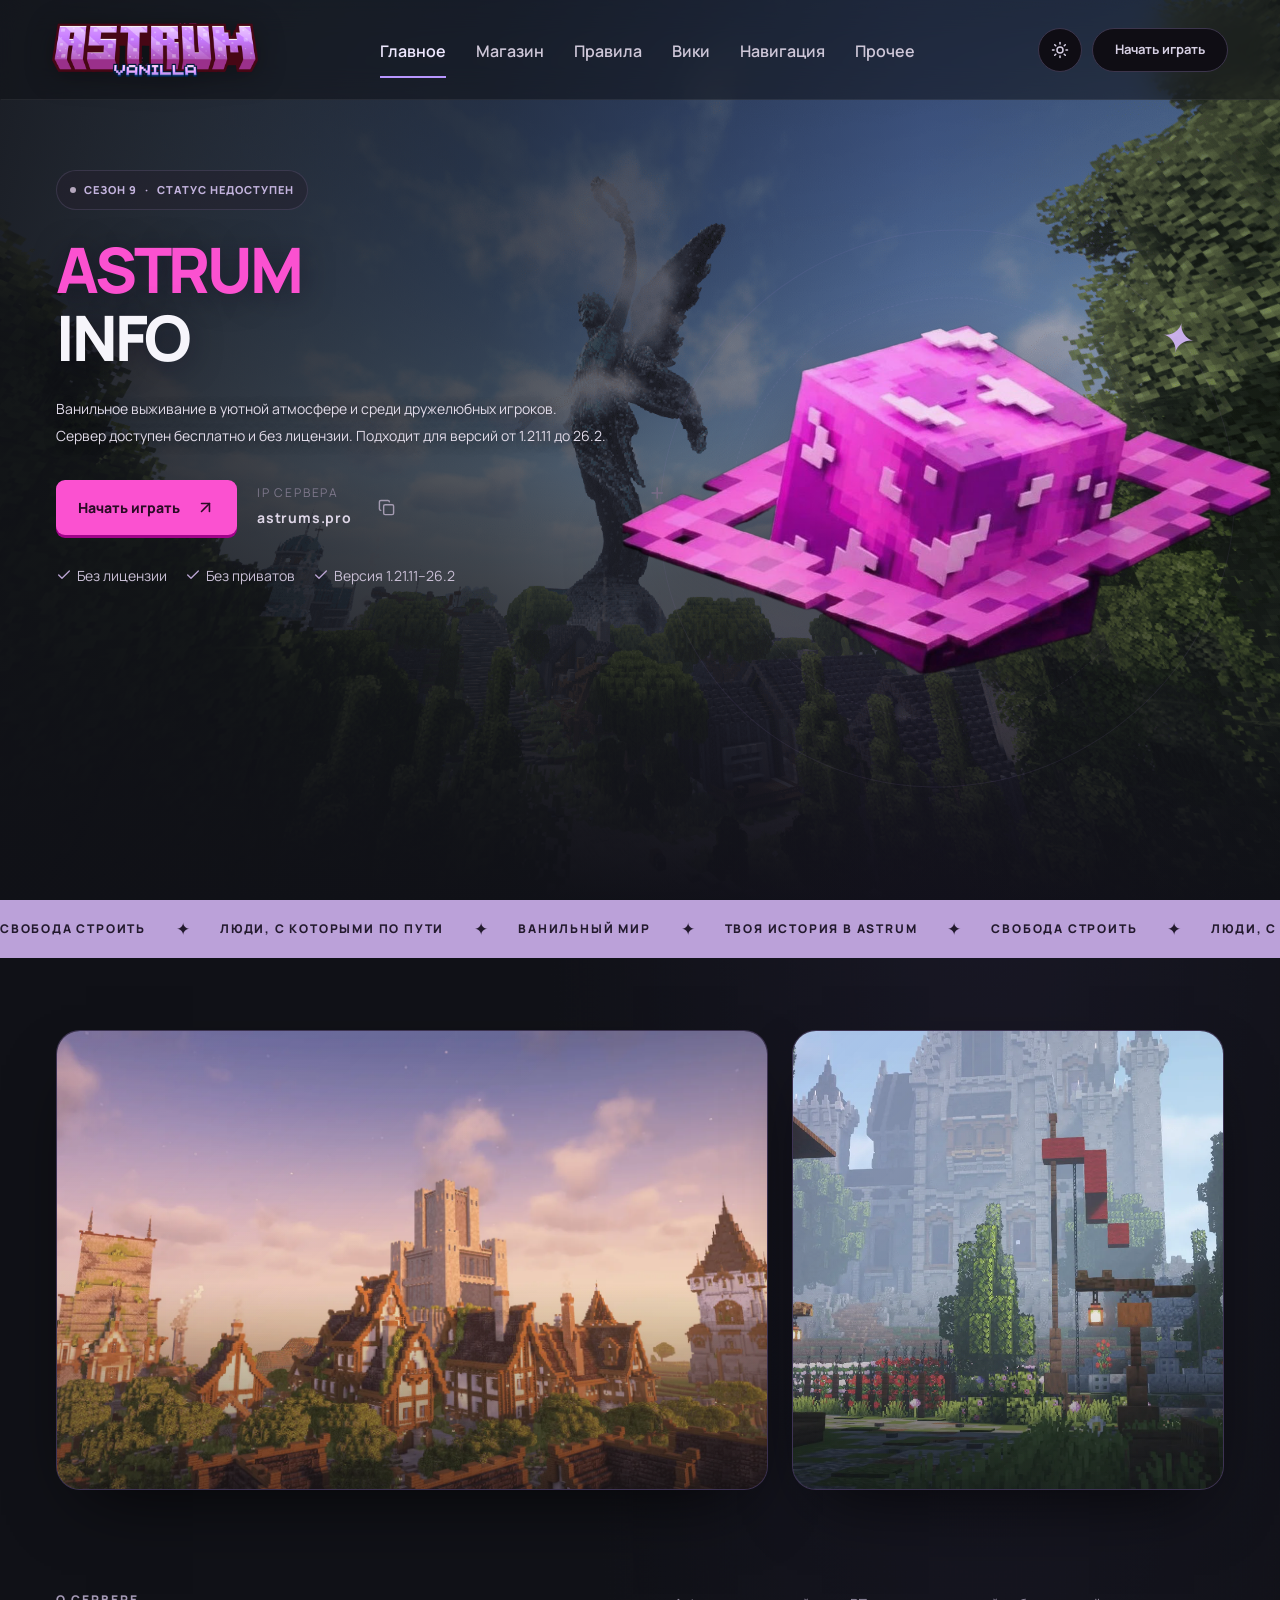
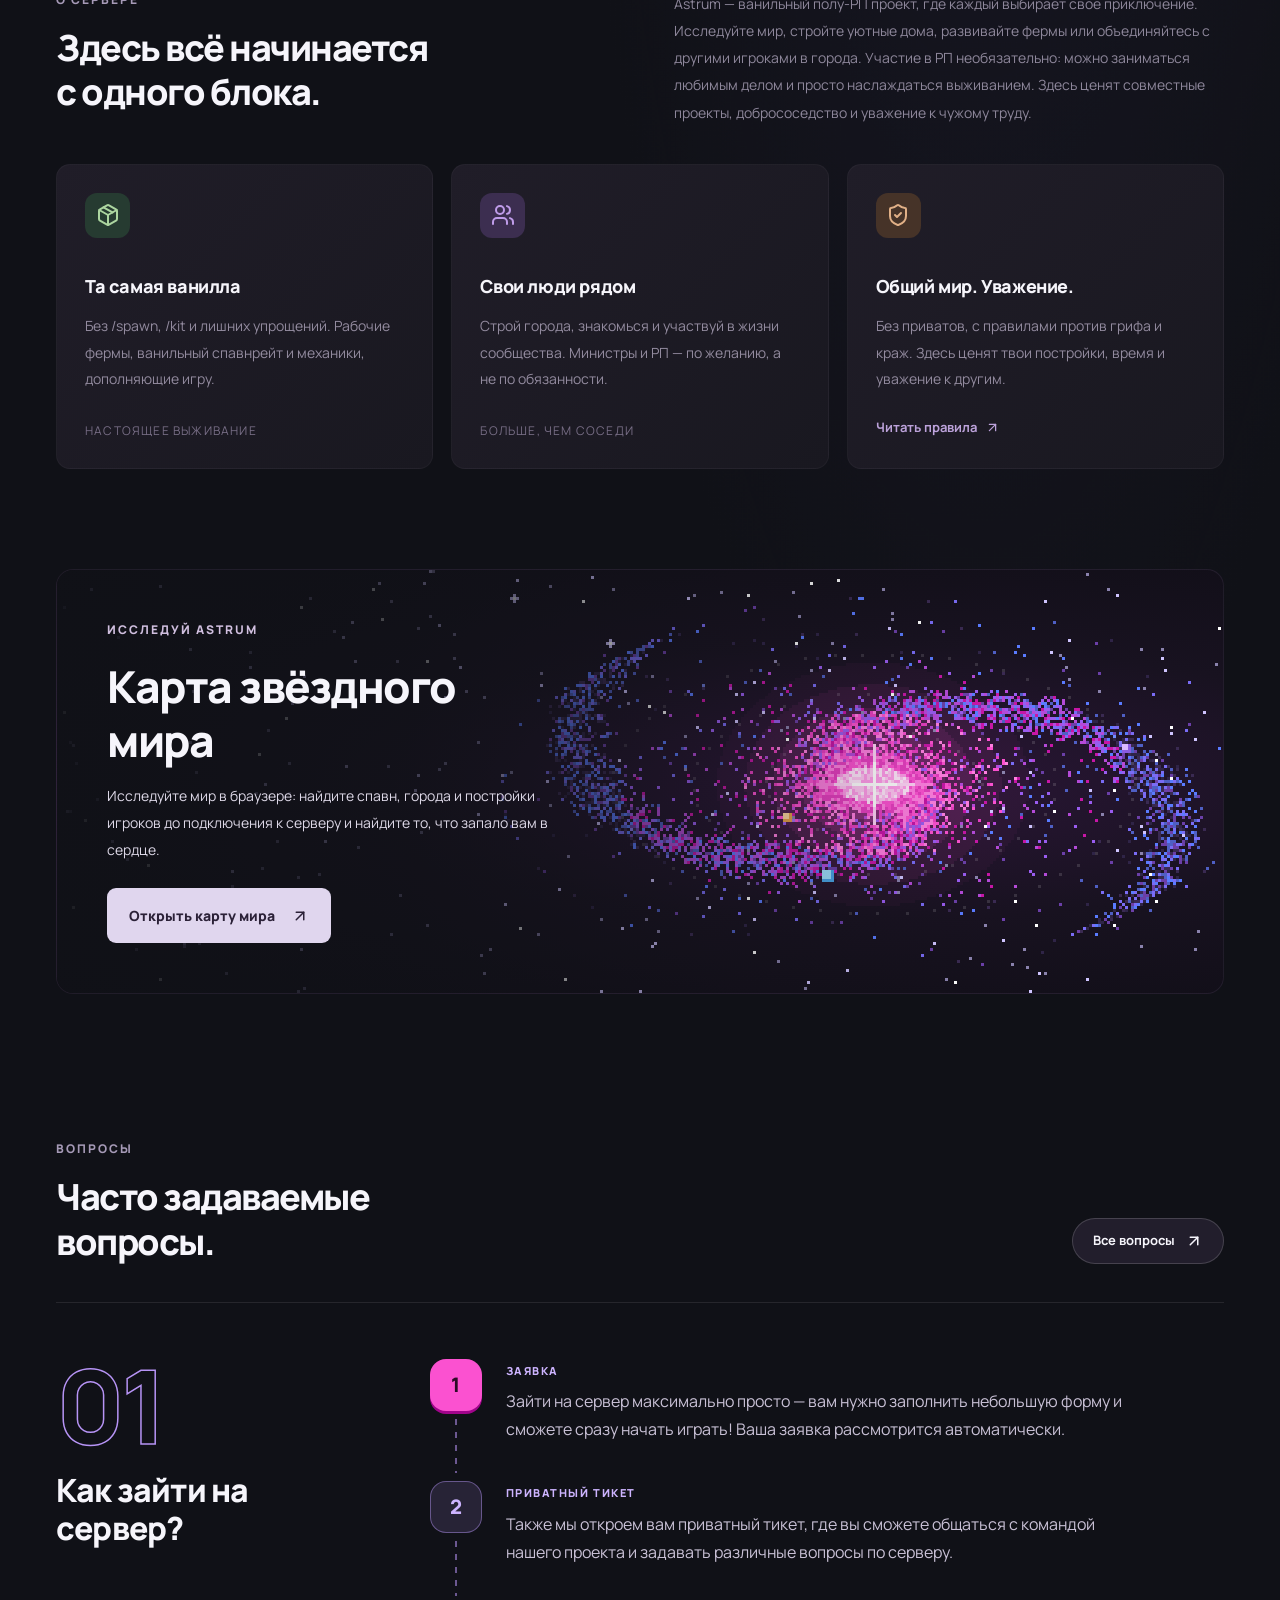
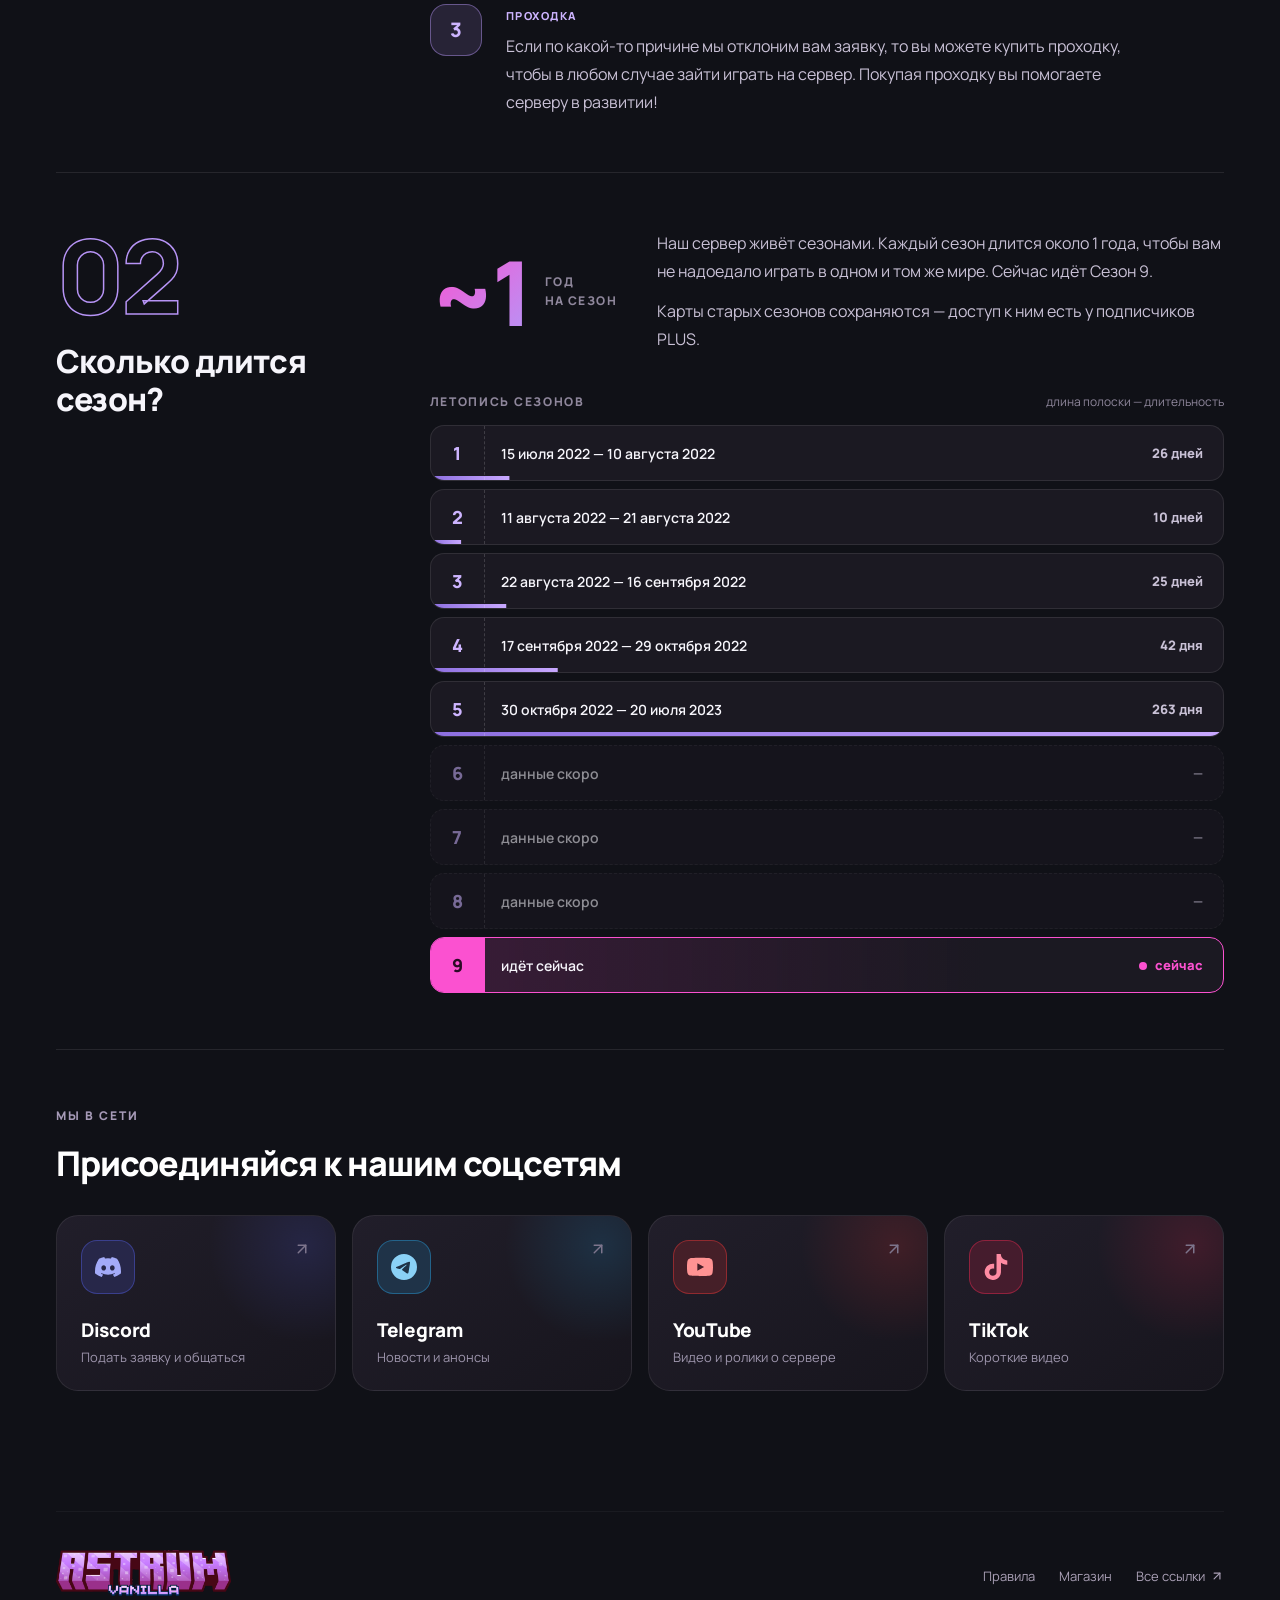
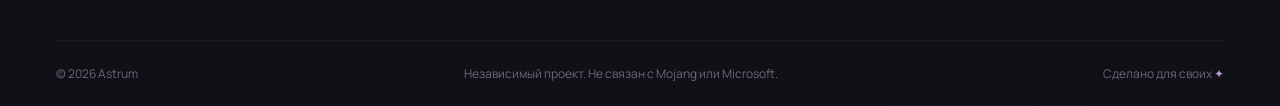
==== index.html @ 4b097339 "Add files via upload" ====
<!DOCTYPE html>
<html lang="ru">
<head>
<meta charset="utf-8">
<meta name="viewport" content="width=device-width, initial-scale=1">
<title>ASTRUM — Общий мир. Твоя история.</title>
<meta name="description" content="Ванильный Minecraft-сервер Astrum: необязательный РП, города и сообщество. Начни свою историю на astrums.pro.">
<link rel="icon" type="image/png" href="assets/images/astrum-logo.png">
<link rel="preload" as="image" href="assets/images/hero-bg.png" fetchpriority="high">
<script>try{var t=localStorage.getItem("astrum-theme");document.documentElement.setAttribute("data-theme",t==="light"?"light":"dark")}catch(e){document.documentElement.setAttribute("data-theme","dark")}</script>
<link rel="stylesheet" href="assets/css/style.css">
<link rel="stylesheet" href="assets/css/extra.css">
<link rel="stylesheet" href="assets/css/light.css">
</head>
<body class="antialiased">
<div class="astrum-site astrum-home"><header class="site-header"><a class="brand brand-logo" href="index.html" aria-label="Astrum Vanilla — на главную"><img src="assets/images/astrum-wordmark.png" alt="Astrum Vanilla" width="640" height="168"></a><nav class="main-nav" aria-label="Главная навигация"><a class="active" aria-current="page" href="index.html">Главное</a><a class="" href="shop.html">Магазин</a><a class="" href="rules.html">Правила</a><a class="" href="wiki.html">Вики</a><a class="" href="navigation.html">Навигация</a><a class="" href="more.html">Прочее</a></nav><div class="header-tools"><button class="theme-toggle" type="button" aria-label="Сменить тему: светлая или тёмная" title="Сменить тему"><svg class="icon-sun" xmlns="http://www.w3.org/2000/svg" width="18" height="18" viewBox="0 0 24 24" fill="none" stroke="currentColor" stroke-width="2" stroke-linecap="round" stroke-linejoin="round" aria-hidden="true"><circle cx="12" cy="12" r="4"></circle><path d="M12 2v2"></path><path d="M12 20v2"></path><path d="m4.93 4.93 1.41 1.41"></path><path d="m17.66 17.66 1.41 1.41"></path><path d="M2 12h2"></path><path d="M20 12h2"></path><path d="m6.34 17.66-1.41 1.41"></path><path d="m19.07 4.93-1.41 1.41"></path></svg><svg class="icon-moon" xmlns="http://www.w3.org/2000/svg" width="18" height="18" viewBox="0 0 24 24" fill="none" stroke="currentColor" stroke-width="2" stroke-linecap="round" stroke-linejoin="round" aria-hidden="true"><path d="M12 3a6 6 0 0 0 9 9 9 9 0 1 1-9-9Z"></path></svg></button><a href="https://discord.gg/phRQ59Pmp" target="_blank" rel="noopener noreferrer" class="header-cta"><span>Начать играть</span></a></div><button class="menu-toggle" aria-label="Открыть меню"><svg xmlns="http://www.w3.org/2000/svg" width="24" height="24" viewBox="0 0 24 24" fill="none" stroke="currentColor" stroke-width="2" stroke-linecap="round" stroke-linejoin="round" class="lucide lucide-menu" aria-hidden="true"><path d="M4 5h16"></path><path d="M4 12h16"></path><path d="M4 19h16"></path></svg></button></header><main><section class="hero wrap photo-hero"><img class="hero-background" src="assets/images/hero-bg.png" alt="" aria-hidden="true" fetchpriority="high"><div class="hero-copy"><span class="eyebrow season"><span class="server-status-dot is-loading"></span>СЕЗОН 9 <span class="season-divider">·</span><span class="server-online" aria-live="polite" title="Статус astrums.pro. Данные обновляются примерно раз в 5 минут.">ОНЛАЙН: …</span></span><h1><span>ASTRUM</span><br>INFO</h1><p>Ванильное выживание в уютной атмосфере и среди дружелюбных игроков. Сервер доступен бесплатно и без лицензии. Подходит для версий от 1.21.11 до 26.2.</p><div class="hero-actions"><button class="button primary">Начать играть <svg xmlns="http://www.w3.org/2000/svg" width="19" height="19" viewBox="0 0 24 24" fill="none" stroke="currentColor" stroke-width="2" stroke-linecap="round" stroke-linejoin="round" class="lucide lucide-arrow-up-right" aria-hidden="true"><path d="M7 7h10v10"></path><path d="M7 17 17 7"></path></svg></button><button class="server-address"><span><small>IP СЕРВЕРА</small><strong>astrums.pro</strong></span><svg xmlns="http://www.w3.org/2000/svg" width="17" height="17" viewBox="0 0 24 24" fill="none" stroke="currentColor" stroke-width="2" stroke-linecap="round" stroke-linejoin="round" class="lucide lucide-copy" aria-hidden="true"><rect width="14" height="14" x="8" y="8" rx="2" ry="2"></rect><path d="M4 16c-1.1 0-2-.9-2-2V4c0-1.1.9-2 2-2h10c1.1 0 2 .9 2 2"></path></svg></button></div><div class="hero-facts"><span><svg xmlns="http://www.w3.org/2000/svg" width="14" height="14" viewBox="0 0 24 24" fill="none" stroke="currentColor" stroke-width="2" stroke-linecap="round" stroke-linejoin="round" class="lucide lucide-check" aria-hidden="true"><path d="M20 6 9 17l-5-5"></path></svg> Без лицензии</span><span><svg xmlns="http://www.w3.org/2000/svg" width="14" height="14" viewBox="0 0 24 24" fill="none" stroke="currentColor" stroke-width="2" stroke-linecap="round" stroke-linejoin="round" class="lucide lucide-check" aria-hidden="true"><path d="M20 6 9 17l-5-5"></path></svg> Без приватов</span><span><svg xmlns="http://www.w3.org/2000/svg" width="14" height="14" viewBox="0 0 24 24" fill="none" stroke="currentColor" stroke-width="2" stroke-linecap="round" stroke-linejoin="round" class="lucide lucide-check" aria-hidden="true"><path d="M20 6 9 17l-5-5"></path></svg> Версия 1.21.11–26.2</span></div></div><div class="hero-visual"><div class="planet-halo"></div><span class="floating-star star-one">✦</span><span class="floating-star star-two">+</span><img src="assets/images/astrum-logo.png" alt="Логотип Astrum" fetchpriority="high"></div></section><div class="ticker" aria-label="СВОБОДА СТРОИТЬ, ЛЮДИ, С КОТОРЫМИ ПО ПУТИ, ВАНИЛЬНЫЙ МИР, ТВОЯ ИСТОРИЯ В ASTRUM"><div class="ticker-track"><div class="ticker-group"><span>СВОБОДА СТРОИТЬ</span>✦<span>ЛЮДИ, С КОТОРЫМИ ПО ПУТИ</span>✦<span>ВАНИЛЬНЫЙ МИР</span>✦<span>ТВОЯ ИСТОРИЯ В ASTRUM</span>✦</div><div class="ticker-group" aria-hidden="true"><span>СВОБОДА СТРОИТЬ</span>✦<span>ЛЮДИ, С КОТОРЫМИ ПО ПУТИ</span>✦<span>ВАНИЛЬНЫЙ МИР</span>✦<span>ТВОЯ ИСТОРИЯ В ASTRUM</span>✦</div><div class="ticker-group" aria-hidden="true"><span>СВОБОДА СТРОИТЬ</span>✦<span>ЛЮДИ, С КОТОРЫМИ ПО ПУТИ</span>✦<span>ВАНИЛЬНЫЙ МИР</span>✦<span>ТВОЯ ИСТОРИЯ В ASTRUM</span>✦</div><div class="ticker-group" aria-hidden="true"><span>СВОБОДА СТРОИТЬ</span>✦<span>ЛЮДИ, С КОТОРЫМИ ПО ПУТИ</span>✦<span>ВАНИЛЬНЫЙ МИР</span>✦<span>ТВОЯ ИСТОРИЯ В ASTRUM</span>✦</div><div class="ticker-group" aria-hidden="true"><span>СВОБОДА СТРОИТЬ</span>✦<span>ЛЮДИ, С КОТОРЫМИ ПО ПУТИ</span>✦<span>ВАНИЛЬНЫЙ МИР</span>✦<span>ТВОЯ ИСТОРИЯ В ASTRUM</span>✦</div><div class="ticker-group" aria-hidden="true"><span>СВОБОДА СТРОИТЬ</span>✦<span>ЛЮДИ, С КОТОРЫМИ ПО ПУТИ</span>✦<span>ВАНИЛЬНЫЙ МИР</span>✦<span>ТВОЯ ИСТОРИЯ В ASTRUM</span>✦</div></div></div><section class="wrap gallery" aria-label="Скриншоты мира Astrum"><figure class="gallery-item gallery-main"><img class="gallery-img is-active" src="assets/images/slide-sunset.webp" alt="Город Astrum на закате: фахверковые дома и каменная башня над деревьями" width="1600" height="948"></figure><figure class="gallery-item gallery-side"><img class="gallery-img is-active" src="assets/images/slide-castle.webp" alt="Замок за садом с цветами и фонарями" width="1600" height="900"></figure></section><section class="section wrap about-section"><div class="section-heading"><div><span class="eyebrow">О СЕРВЕРЕ</span><h2>Здесь всё начинается<br>с одного блока.</h2></div><p>Astrum — ванильный полу-РП проект, где каждый выбирает своё приключение. Исследуйте мир, стройте уютные дома, развивайте фермы или объединяйтесь с другими игроками в города. Участие в РП необязательно: можно заниматься любимым делом и просто наслаждаться выживанием. Здесь ценят совместные проекты, добрососедство и уважение к чужому труду.</p></div><div class="feature-grid"><article class="feature-card"><span class="feature-icon green"><svg xmlns="http://www.w3.org/2000/svg" width="24" height="24" viewBox="0 0 24 24" fill="none" stroke="currentColor" stroke-width="2" stroke-linecap="round" stroke-linejoin="round" class="lucide lucide-package" aria-hidden="true"><path d="M11 21.73a2 2 0 0 0 2 0l7-4A2 2 0 0 0 21 16V8a2 2 0 0 0-1-1.73l-7-4a2 2 0 0 0-2 0l-7 4A2 2 0 0 0 3 8v8a2 2 0 0 0 1 1.73z"></path><path d="M12 22V12"></path><polyline points="3.29 7 12 12 20.71 7"></polyline><path d="m7.5 4.27 9 5.15"></path></svg></span><h3>Та самая ванилла</h3><p>Без /spawn, /kit и лишних упрощений. Рабочие фермы, ванильный спавнрейт и механики, дополняющие игру.</p><span class="card-tag">НАСТОЯЩЕЕ ВЫЖИВАНИЕ</span></article><article class="feature-card"><span class="feature-icon purple"><svg xmlns="http://www.w3.org/2000/svg" width="24" height="24" viewBox="0 0 24 24" fill="none" stroke="currentColor" stroke-width="2" stroke-linecap="round" stroke-linejoin="round" class="lucide lucide-users" aria-hidden="true"><path d="M16 21v-2a4 4 0 0 0-4-4H6a4 4 0 0 0-4 4v2"></path><path d="M16 3.128a4 4 0 0 1 0 7.744"></path><path d="M22 21v-2a4 4 0 0 0-3-3.87"></path><circle cx="9" cy="7" r="4"></circle></svg></span><h3>Свои люди рядом</h3><p>Строй города, знакомься и участвуй в жизни сообщества. Министры и РП — по желанию, а не по обязанности.</p><span class="card-tag">БОЛЬШЕ, ЧЕМ СОСЕДИ</span></article><article class="feature-card"><span class="feature-icon orange"><svg xmlns="http://www.w3.org/2000/svg" width="24" height="24" viewBox="0 0 24 24" fill="none" stroke="currentColor" stroke-width="2" stroke-linecap="round" stroke-linejoin="round" class="lucide lucide-shield-check" aria-hidden="true"><path d="M20 13c0 5-3.5 7.5-7.66 8.95a1 1 0 0 1-.67-.01C7.5 20.5 4 18 4 13V6a1 1 0 0 1 1-1c2 0 4.5-1.2 6.24-2.72a1.17 1.17 0 0 1 1.52 0C14.51 3.81 17 5 19 5a1 1 0 0 1 1 1z"></path><path d="m9 12 2 2 4-4"></path></svg></span><h3>Общий мир. Уважение.</h3><p>Без приватов, с правилами против грифа и краж. Здесь ценят твои постройки, время и уважение к другим.</p><a class="text-link" href="rules.html">Читать правила <svg xmlns="http://www.w3.org/2000/svg" width="15" height="15" viewBox="0 0 24 24" fill="none" stroke="currentColor" stroke-width="2" stroke-linecap="round" stroke-linejoin="round" class="lucide lucide-arrow-up-right" aria-hidden="true"><path d="M7 7h10v10"></path><path d="M7 17 17 7"></path></svg></a></article></div></section><section class="wrap world-banner pixel-world"><canvas class="galaxy" aria-hidden="true"></canvas><div class="world-banner-copy"><span class="eyebrow">ИССЛЕДУЙ ASTRUM</span><h2>Карта звёздного мира</h2><p>Исследуйте мир в браузере: найдите спавн, города и постройки игроков до подключения к серверу и найдите то, что запало вам в сердце.</p><a href="https://astrums.pro/map" target="_blank" rel="noopener noreferrer" class="button light">Открыть карту мира <svg xmlns="http://www.w3.org/2000/svg" width="18" height="18" viewBox="0 0 24 24" fill="none" stroke="currentColor" stroke-width="2" stroke-linecap="round" stroke-linejoin="round" class="lucide lucide-arrow-up-right" aria-hidden="true"><path d="M7 7h10v10"></path><path d="M7 17 17 7"></path></svg></a></div></section><section id="start" class="section wrap faq" aria-labelledby="faq-title"><div class="section-heading"><div><span class="eyebrow">ВОПРОСЫ</span><h2 id="faq-title">Часто задаваемые<br>вопросы.</h2></div><a class="faq-all" href="more.html">Все вопросы <svg xmlns="http://www.w3.org/2000/svg" width="18" height="18" viewBox="0 0 24 24" fill="none" stroke="currentColor" stroke-width="2" stroke-linecap="round" stroke-linejoin="round" class="lucide lucide-arrow-up-right" aria-hidden="true"><path d="M7 7h10v10"></path><path d="M7 17 17 7"></path></svg></a></div><div class="qa-list"><article class="qa qa-join"><div class="qa-side"><span class="qa-num">01</span><h3>Как зайти на сервер?</h3></div><div class="qa-main"><ol class="join-steps"><li class="join-step"><span class="join-dot" aria-hidden="true">1</span><div class="join-body"><span class="join-tag">Заявка</span><p>Зайти на сервер максимально просто — вам нужно заполнить небольшую форму и сможете сразу начать играть! Ваша заявка рассмотрится автоматически.</p></div></li><li class="join-step"><span class="join-dot" aria-hidden="true">2</span><div class="join-body"><span class="join-tag">Приватный тикет</span><p>Также мы откроем вам приватный тикет, где вы сможете общаться с командой нашего проекта и задавать различные вопросы по серверу.</p></div></li><li class="join-step"><span class="join-dot" aria-hidden="true">3</span><div class="join-body"><span class="join-tag">Проходка</span><p>Если по какой-то причине мы отклоним вам заявку, то вы можете купить проходку, чтобы в любом случае зайти играть на сервер. Покупая проходку вы помогаете серверу в развитии!</p></div></li></ol></div></article><article class="qa qa-season"><div class="qa-side"><span class="qa-num">02</span><h3>Сколько длится сезон?</h3></div><div class="qa-main"><div class="season-lead"><div class="season-stat" aria-hidden="true"><strong>~1</strong><span>год<br>на сезон</span></div><div class="season-text"><p>Наш сервер живёт сезонами. Каждый сезон длится около 1 года, чтобы вам не надоедало играть в одном и том же мире. Сейчас идёт Сезон 9.</p><p>Карты старых сезонов сохраняются — доступ к ним есть у подписчиков PLUS.</p></div></div><div class="ledger-head"><h4>Летопись сезонов</h4><span>длина полоски — длительность</span></div><ol class="ledger"><li class="ledger-row" style="--w:0.099"><span class="ledger-no">1</span><span class="ledger-dates">15 июля 2022 — 10 августа 2022</span><span class="ledger-days">26 дней</span></li><li class="ledger-row" style="--w:0.038"><span class="ledger-no">2</span><span class="ledger-dates">11 августа 2022 — 21 августа 2022</span><span class="ledger-days">10 дней</span></li><li class="ledger-row" style="--w:0.095"><span class="ledger-no">3</span><span class="ledger-dates">22 августа 2022 — 16 сентября 2022</span><span class="ledger-days">25 дней</span></li><li class="ledger-row" style="--w:0.16"><span class="ledger-no">4</span><span class="ledger-dates">17 сентября 2022 — 29 октября 2022</span><span class="ledger-days">42 дня</span></li><li class="ledger-row" style="--w:1.0" title="Это 8 месяцев и 20 дней"><span class="ledger-no">5</span><span class="ledger-dates">30 октября 2022 — 20 июля 2023</span><span class="ledger-days">263 дня</span></li><li class="ledger-row is-unknown"><span class="ledger-no">6</span><span class="ledger-dates">данные скоро</span><span class="ledger-days">—</span></li><li class="ledger-row is-unknown"><span class="ledger-no">7</span><span class="ledger-dates">данные скоро</span><span class="ledger-days">—</span></li><li class="ledger-row is-unknown"><span class="ledger-no">8</span><span class="ledger-dates">данные скоро</span><span class="ledger-days">—</span></li><li class="ledger-row is-now"><span class="ledger-no">9</span><span class="ledger-dates">идёт сейчас</span><span class="ledger-days"><i class="ledger-pulse" aria-hidden="true"></i>сейчас</span></li></ol></div></article></div><div class="faq-links"><div class="faq-links-head"><span class="eyebrow">МЫ В СЕТИ</span><h3>Присоединяйся к нашим соцсетям</h3></div><div class="social-grid"><a class="social-card social-discord" href="https://discord.gg/phRQ59Pmp" target="_blank" rel="noopener noreferrer"><span class="social-icon"><svg xmlns="http://www.w3.org/2000/svg" width="26" height="26" viewBox="0 0 24 24" fill="currentColor" aria-hidden="true"><path d="M20.317 4.37a19.8 19.8 0 0 0-4.885-1.515.074.074 0 0 0-.079.037c-.21.375-.444.864-.608 1.25a18.3 18.3 0 0 0-5.487 0 13 13 0 0 0-.617-1.25.08.08 0 0 0-.079-.037A19.7 19.7 0 0 0 3.677 4.37a.1.1 0 0 0-.032.027C.533 9.046-.32 13.58.099 18.057a.08.08 0 0 0 .031.057 19.9 19.9 0 0 0 5.993 3.03.08.08 0 0 0 .084-.028c.462-.63.874-1.295 1.226-1.994a.076.076 0 0 0-.041-.106 13 13 0 0 1-1.872-.892.077.077 0 0 1-.008-.128 10 10 0 0 0 .372-.292.07.07 0 0 1 .077-.01c3.928 1.793 8.18 1.793 12.062 0a.07.07 0 0 1 .078.01c.12.098.246.198.373.292a.077.077 0 0 1-.006.127 12.3 12.3 0 0 1-1.873.892.077.077 0 0 0-.041.107c.36.698.772 1.362 1.225 1.993a.08.08 0 0 0 .084.028 19.8 19.8 0 0 0 6.002-3.03.08.08 0 0 0 .032-.054c.5-5.177-.838-9.674-3.549-13.66a.06.06 0 0 0-.031-.03M8.02 15.33c-1.182 0-2.157-1.085-2.157-2.419 0-1.333.956-2.419 2.157-2.419 1.21 0 2.176 1.096 2.157 2.42 0 1.333-.956 2.418-2.157 2.418m7.975 0c-1.183 0-2.157-1.085-2.157-2.419 0-1.333.955-2.419 2.157-2.419 1.21 0 2.176 1.096 2.157 2.42 0 1.333-.946 2.418-2.157 2.418"/></svg></span><span class="social-text"><strong>Discord</strong><small>Подать заявку и общаться</small></span><svg class="social-arrow" xmlns="http://www.w3.org/2000/svg" width="18" height="18" viewBox="0 0 24 24" fill="none" stroke="currentColor" stroke-width="2" stroke-linecap="round" stroke-linejoin="round" aria-hidden="true"><path d="M7 7h10v10"></path><path d="M7 17 17 7"></path></svg></a><a class="social-card social-telegram" href="https://t.me/ast_mc" target="_blank" rel="noopener noreferrer"><span class="social-icon"><svg xmlns="http://www.w3.org/2000/svg" width="26" height="26" viewBox="0 0 24 24" fill="currentColor" aria-hidden="true"><path d="M11.944 0A12 12 0 0 0 0 12a12 12 0 0 0 12 12 12 12 0 0 0 12-12A12 12 0 0 0 12 0zm4.962 7.224c.1-.002.321.023.465.14a.5.5 0 0 1 .171.325c.016.093.036.306.02.472-.18 1.898-.962 6.502-1.36 8.627-.168.9-.499 1.201-.82 1.23-.696.065-1.225-.46-1.9-.902-1.056-.693-1.653-1.124-2.678-1.8-1.185-.78-.417-1.21.258-1.91.177-.184 3.247-2.977 3.307-3.23.007-.032.014-.15-.056-.212s-.174-.041-.249-.024q-.159.037-5.061 3.345-.72.495-1.302.48c-.428-.008-1.252-.241-1.865-.44-.752-.245-1.349-.374-1.297-.789q.04-.324.893-.663 5.247-2.286 6.998-3.014c3.332-1.386 4.025-1.627 4.476-1.635"/></svg></span><span class="social-text"><strong>Telegram</strong><small>Новости и анонсы</small></span><svg class="social-arrow" xmlns="http://www.w3.org/2000/svg" width="18" height="18" viewBox="0 0 24 24" fill="none" stroke="currentColor" stroke-width="2" stroke-linecap="round" stroke-linejoin="round" aria-hidden="true"><path d="M7 7h10v10"></path><path d="M7 17 17 7"></path></svg></a><a class="social-card social-youtube" href="https://www.youtube.com/@Astrum_mc" target="_blank" rel="noopener noreferrer"><span class="social-icon"><svg xmlns="http://www.w3.org/2000/svg" width="26" height="26" viewBox="0 0 24 24" fill="currentColor" aria-hidden="true"><path d="M23.498 6.186a3.02 3.02 0 0 0-2.122-2.136C19.505 3.545 12 3.545 12 3.545s-7.505 0-9.377.505A3.02 3.02 0 0 0 .502 6.186C0 8.07 0 12 0 12s0 3.93.502 5.814a3.02 3.02 0 0 0 2.122 2.136c1.871.505 9.376.505 9.376.505s7.505 0 9.377-.505a3.02 3.02 0 0 0 2.122-2.136C24 15.93 24 12 24 12s0-3.93-.502-5.814M9.545 15.568V8.432L15.818 12z"/></svg></span><span class="social-text"><strong>YouTube</strong><small>Видео и ролики о сервере</small></span><svg class="social-arrow" xmlns="http://www.w3.org/2000/svg" width="18" height="18" viewBox="0 0 24 24" fill="none" stroke="currentColor" stroke-width="2" stroke-linecap="round" stroke-linejoin="round" aria-hidden="true"><path d="M7 7h10v10"></path><path d="M7 17 17 7"></path></svg></a><a class="social-card social-tiktok" href="https://www.tiktok.com/" target="_blank" rel="noopener noreferrer"><span class="social-icon"><svg xmlns="http://www.w3.org/2000/svg" width="26" height="26" viewBox="0 0 24 24" fill="currentColor" aria-hidden="true"><path d="M12.525.02c1.31-.02 2.61-.01 3.91-.02.08 1.53.63 3.09 1.75 4.17 1.12 1.11 2.7 1.62 4.24 1.79v4.03c-1.44-.05-2.89-.35-4.2-.97-.57-.26-1.1-.59-1.62-.93-.01 2.92.01 5.84-.02 8.75-.08 1.4-.54 2.79-1.35 3.94-1.31 1.92-3.58 3.17-5.91 3.21-1.43.08-2.86-.31-4.08-1.03-2.02-1.19-3.44-3.37-3.65-5.71-.02-.5-.03-1-.01-1.49.18-1.9 1.12-3.72 2.58-4.96 1.66-1.44 3.98-2.13 6.15-1.72.02 1.48-.04 2.96-.04 4.44-.99-.32-2.15-.23-3.02.37-.63.41-1.11 1.04-1.36 1.75-.21.51-.15 1.07-.14 1.61.24 1.64 1.82 3.02 3.5 2.87 1.12-.01 2.19-.66 2.77-1.61.19-.33.4-.67.41-1.06.1-1.79.06-3.57.07-5.36.01-4.03-.01-8.05.02-12.07"/></svg></span><span class="social-text"><strong>TikTok</strong><small>Короткие видео</small></span><svg class="social-arrow" xmlns="http://www.w3.org/2000/svg" width="18" height="18" viewBox="0 0 24 24" fill="none" stroke="currentColor" stroke-width="2" stroke-linecap="round" stroke-linejoin="round" aria-hidden="true"><path d="M7 7h10v10"></path><path d="M7 17 17 7"></path></svg></a></div></div></section></main><footer class="site-footer wrap"><div class="footer-top"><div class="footer-brand"><a class="brand brand-logo footer-logo" href="index.html" aria-label="Astrum Vanilla — на главную"><img src="assets/images/astrum-wordmark.png" alt="Astrum Vanilla" width="640" height="168" loading="lazy"></a></div><div class="footer-links"><a href="rules.html">Правила</a><a href="shop.html">Магазин</a><a href="navigation.html">Все ссылки <svg xmlns="http://www.w3.org/2000/svg" width="14" height="14" viewBox="0 0 24 24" fill="none" stroke="currentColor" stroke-width="2" stroke-linecap="round" stroke-linejoin="round" class="lucide lucide-arrow-up-right" aria-hidden="true"><path d="M7 7h10v10"></path><path d="M7 17 17 7"></path></svg></a></div></div><div class="footer-bottom"><span>© 2026 Astrum</span><span>Независимый проект. Не связан с Mojang или Microsoft.</span><span>Сделано для своих <span class="accent">✦</span></span></div></footer></div>
<script src="assets/js/main.js" defer></script>
<script src="assets/js/galaxy.js" defer></script>
</body>
</html>
---- assets/css/style.css ----
@import "https://fonts.googleapis.com/css2?family=Manrope:wght@400;500;600;700;800&display=swap";
@layer properties{@supports (((-webkit-hyphens:none)) and (not (margin-trim:inline))) or ((-moz-orient:inline) and (not (color:rgb(from red r g b)))){*,:before,:after,::backdrop{--tw-space-y-reverse:0;--tw-border-style:solid;--tw-font-weight:initial;--tw-tracking:initial;--tw-shadow:0 0 #0000;--tw-shadow-color:initial;--tw-shadow-alpha:100%;--tw-inset-shadow:0 0 #0000;--tw-inset-shadow-color:initial;--tw-inset-shadow-alpha:100%;--tw-ring-color:initial;--tw-ring-shadow:0 0 #0000;--tw-inset-ring-color:initial;--tw-inset-ring-shadow:0 0 #0000;--tw-ring-inset:initial;--tw-ring-offset-width:0px;--tw-ring-offset-color:#fff;--tw-ring-offset-shadow:0 0 #0000}}}@layer theme{:root,:host{--font-sans:"Manrope", sans-serif;--font-mono:ui-monospace, SFMono-Regular, Menlo, Monaco, Consolas, "Liberation Mono", "Courier New", monospace;--color-green-100:#dcfce7;--color-green-200:#b9f8cf;--color-green-800:#016630;--color-green-900:#0d542b;--color-gray-100:#f3f4f6;--color-gray-200:#e5e7eb;--color-gray-800:#1e2939;--spacing:.25rem;--container-md:28rem;--text-xs:.75rem;--text-xs--line-height:calc(1 / .75);--text-sm:.875rem;--text-sm--line-height:calc(1.25 / .875);--text-lg:1.125rem;--text-lg--line-height:calc(1.75 / 1.125);--text-2xl:1.5rem;--text-2xl--line-height:calc(2 / 1.5);--font-weight-medium:500;--font-weight-semibold:600;--font-weight-bold:700;--tracking-wider:.05em;--default-transition-duration:.15s;--default-transition-timing-function:cubic-bezier(.4, 0, .2, 1);--default-font-family:var(--font-sans);--default-mono-font-family:var(--font-mono)}@supports (color:lab(0% 0 0)){:root,:host{--color-green-100:lab(96.1861% -13.8464 6.52365);--color-green-200:lab(92.4222% -26.4702 12.9427);--color-green-800:lab(37.4616% -36.7971 22.9692);--color-green-900:lab(30.797% -29.6927 17.382);--color-gray-100:lab(96.1596% -.0823438 -1.13575);--color-gray-200:lab(91.6229% -.159115 -2.26791);--color-gray-800:lab(16.1051% -1.18239 -11.7533)}}}@layer base{*,:after,:before,::backdrop{box-sizing:border-box;border:0 solid;margin:0;padding:0}::file-selector-button{box-sizing:border-box;border:0 solid;margin:0;padding:0}html,:host{-webkit-text-size-adjust:100%;tab-size:4;line-height:1.5;font-family:var(--default-font-family,-apple-system, BlinkMacSystemFont, "Segoe UI", Roboto, "Helvetica Neue", "Noto Sans", Arial, sans-serif, "Apple Color Emoji", "Segoe UI Emoji", "Segoe UI Symbol", "Noto Color Emoji");font-feature-settings:var(--default-font-feature-settings,normal);font-variation-settings:var(--default-font-variation-settings,normal);-webkit-tap-highlight-color:transparent}hr{height:0;color:inherit;border-top-width:1px}abbr:where([title]){-webkit-text-decoration:underline dotted;text-decoration:underline dotted}h1,h2,h3,h4,h5,h6{font-size:inherit;font-weight:inherit}a{color:inherit;-webkit-text-decoration:inherit;-webkit-text-decoration:inherit;-webkit-text-decoration:inherit;-webkit-text-decoration:inherit;text-decoration:inherit}b,strong{font-weight:bolder}code,kbd,samp,pre{font-family:var(--default-mono-font-family,ui-monospace, SFMono-Regular, Menlo, Monaco, Consolas, "Liberation Mono", "Courier New", monospace);font-feature-settings:var(--default-mono-font-feature-settings,normal);font-variation-settings:var(--default-mono-font-variation-settings,normal);font-size:1em}small{font-size:80%}sub,sup{vertical-align:baseline;font-size:75%;line-height:0;position:relative}sub{bottom:-.25em}sup{top:-.5em}table{text-indent:0;border-color:inherit;border-collapse:collapse}:-moz-focusring:where(:not(iframe)){outline:auto}progress{vertical-align:baseline}summary{display:list-item}ol,ul,menu{list-style:none}img,svg,video,canvas,audio,iframe,embed,object{vertical-align:middle;display:block}img,video{max-width:100%;height:auto}button,input,select,optgroup,textarea{font:inherit;font-feature-settings:inherit;font-variation-settings:inherit;letter-spacing:inherit;color:inherit;opacity:1;background-color:#0000;border-radius:0}::file-selector-button{font:inherit;font-feature-settings:inherit;font-variation-settings:inherit;letter-spacing:inherit;color:inherit;opacity:1;background-color:#0000;border-radius:0}:where(select:is([multiple],[size])) optgroup{font-weight:bolder}:where(select:is([multiple],[size])) optgroup option{padding-inline-start:20px}::file-selector-button{margin-inline-end:4px}::placeholder{opacity:1}@supports (not ((-webkit-appearance:-apple-pay-button))) or (contain-intrinsic-size:1px){::placeholder{color:currentColor}@supports (color:color-mix(in lab, red, red)){::placeholder{color:color-mix(in oklab, currentcolor 50%, transparent)}}}textarea{resize:vertical}::-webkit-search-decoration{-webkit-appearance:none}::-webkit-date-and-time-value{min-height:1lh;text-align:inherit}::-webkit-datetime-edit{display:inline-flex}::-webkit-datetime-edit-fields-wrapper{padding:0}::-webkit-datetime-edit{padding-block:0}::-webkit-datetime-edit-year-field{padding-block:0}::-webkit-datetime-edit-month-field{padding-block:0}::-webkit-datetime-edit-day-field{padding-block:0}::-webkit-datetime-edit-hour-field{padding-block:0}::-webkit-datetime-edit-minute-field{padding-block:0}::-webkit-datetime-edit-second-field{padding-block:0}::-webkit-datetime-edit-millisecond-field{padding-block:0}::-webkit-datetime-edit-meridiem-field{padding-block:0}::-webkit-calendar-picker-indicator{line-height:1}:-moz-ui-invalid{box-shadow:none}button,input:where([type=button],[type=reset],[type=submit]){appearance:button}::file-selector-button{appearance:button}::-webkit-inner-spin-button{height:auto}::-webkit-outer-spin-button{height:auto}[hidden]:where(:not([hidden=until-found])){display:none!important}:root{--lightningcss-light: ;--lightningcss-dark:initial;color-scheme:dark}*{box-sizing:border-box}html{scroll-behavior:smooth;scroll-padding-top:100px}body{color:#f6f5fb;background:#101117;margin:0;font-family:Manrope,sans-serif;font-size:15px}button,a,input,summary{-webkit-tap-highlight-color:transparent}button,a{touch-action:manipulation}button{cursor:pointer;font:inherit}a{color:inherit;text-decoration:none}button{color:inherit}button:disabled{cursor:default}button:focus-visible,a:focus-visible,summary:focus-visible,input:focus-visible{outline-offset:5px;outline:2px solid #bb9dff}h1,h2,h3,p{margin:0}button{border:0}::selection{color:#fff;background:#9765ee}input{font:inherit;color:inherit}svg{flex-shrink:0}button,a{transition:background .2s,color .2s,transform .2s,border-color .2s}button:hover{filter:brightness(1.08)}}@layer components{.astrum-site{background:radial-gradient(at 77% 12%,#24203870,#0000 32%),#101117;overflow:hidden}.wrap{width:min(1240px,100% - 112px);margin-inline:auto}.site-header{z-index:20;border-bottom:1px solid #ffffff0c;align-items:center;gap:32px;height:100px;padding:0 4%;display:flex;position:relative}.brand{letter-spacing:1.5px;align-items:center;gap:9px;font-size:25px;font-weight:800;display:inline-flex}.brand-symbol{color:#bc98ff;font-size:40px;line-height:1}.brand-dot{color:#918a9b;align-self:flex-start;margin-top:7px;margin-left:-7px;font-size:12px}.main-nav{color:#93919f;gap:26px;margin:auto;font-size:14px;font-weight:600;display:flex}.main-nav a{padding:38px 0;position:relative}.main-nav a:hover,.main-nav a.active{color:#eee8ff}.main-nav a.active:after{content:"";background:#b896ff;height:2px;position:absolute;bottom:23px;left:0;right:0}.header-discord{background:#221e2c;border:1px solid #3c354c;border-radius:9px;align-items:center;gap:9px;padding:12px 14px;font-size:13px;display:flex}.menu-toggle{background:0 0;display:none}.hero{grid-template-columns:1fr 1fr;min-height:750px;padding-top:70px;display:grid;position:relative}.eyebrow{letter-spacing:2px;color:#a69ab7;font-size:12px;font-weight:800;display:block}.season{color:#c3b3dd;background:#25202e88;border:1px solid #9580b933;border-radius:30px;align-items:center;gap:9px;padding:10px 13px;font-size:12px;display:inline-flex}.season>span,.world-label>span{background:#b7dc9a;border-radius:50%;width:6px;height:6px;box-shadow:0 0 12px #b7dc9a66}.hero h1{letter-spacing:-3.2px;margin-top:25px;font-size:clamp(45px,4.9vw,71px);font-weight:800;line-height:1.09}.hero h1>span{color:#b79adf}.hero-copy>p{color:#a5a0b0;margin-top:25px;font-size:14px;line-height:1.9}.hero-actions{align-items:center;gap:20px;margin-top:30px;display:flex}.button{border-radius:9px;justify-content:center;align-items:center;gap:16px;min-height:50px;padding:17px 22px;font-size:14px;font-weight:800;line-height:1.5;display:inline-flex}.primary{color:#20162e;background:#bd9bea;box-shadow:0 3px #7c5c9e}.primary:hover{background:#d4b9f8;transform:translateY(-2px)}.secondary{color:#dbd3e5;background:#201d27;border:1px solid #3b3549}.secondary:hover{background:#302739}.server-address{color:#a49bb1;text-align:left;background:0 0;align-items:center;gap:26px;display:flex}.server-address small{letter-spacing:1.8px;color:#7f788c;margin-bottom:5px;font-size:12px;display:block}.server-address strong{color:#dfd7e8;letter-spacing:.8px;font-size:14px}.hero-facts{color:#898492;flex-wrap:wrap;gap:15px;margin-top:28px;font-size:12px;display:flex}.hero-facts>span{align-items:center;gap:5px;display:flex}.hero-facts svg{color:#baa4d2}.hero-visual{align-self:center;min-width:0;margin:0 -60px 0 -30px;position:relative;transform:translateY(-27px)}.hero-visual>img{filter:drop-shadow(0 30px 40px #0005);width:100%;height:auto;animation:7s ease-in-out infinite float;position:relative}.planet-halo{background:radial-gradient(#a177dd19,#0000 65%);border:1px solid #a98bd31a;border-radius:50%;position:absolute;inset:9% 7%;transform:rotate(-25deg)}.planet-halo:after{content:"";border:1px dashed #b497d81c;border-radius:50%;position:absolute;inset:12%}.visual-coordinate{letter-spacing:2px;color:#8d809f;font-size:11px;position:absolute;top:17%;left:29%}.floating-star{color:#d1b5f5;position:absolute}.star-one{font-size:42px;top:20%;right:13%;transform:rotate(12deg)}.star-two{color:#80718e;font-size:25px;top:45%;left:6%}.world-label{letter-spacing:1.2px;background:#1d1929cc;border:1px solid #6d5d8180;border-radius:6px;align-items:center;gap:8px;padding:11px 13px;font-size:11px;display:flex;position:absolute;bottom:21%;left:29%;transform:rotate(-5deg)}.visual-number{letter-spacing:3px;color:#655a74;font-size:12px;position:absolute;bottom:7%;right:20%}.hero-bottom{color:#625e6e;letter-spacing:1.6px;border-top:1px solid #ffffff0b;grid-column:1/-1;justify-content:space-between;align-self:end;align-items:center;margin-top:30px;padding:24px 0;font-size:12px;display:flex}.hero-bottom>span:last-child{letter-spacing:.4px}.ticker{white-space:nowrap;color:#231a2e;background:#bba1d9;justify-content:space-around;align-items:center;gap:30px;padding:16px 25px;font-size:17px;display:flex;overflow:hidden}.ticker span{letter-spacing:1.8px;font-size:12px;font-weight:800}.section{padding-top:100px;padding-bottom:20px}.section-heading{justify-content:space-between;align-items:flex-end;gap:30px;margin-bottom:35px;display:flex}.section-heading .eyebrow{margin-bottom:17px}h2{letter-spacing:-1.5px;font-size:36px;font-weight:800;line-height:1.23}.section-heading>p{color:#8e879b;padding-bottom:3px;font-size:14px;line-height:1.9}.feature-grid{grid-template-columns:repeat(3,1fr);gap:18px;display:grid}.feature-card{background:linear-gradient(135deg,#201d28,#191820);border:1px solid #ffffff09;border-radius:14px;padding:28px;position:relative}.feature-icon{border-radius:12px;justify-content:center;align-items:center;width:45px;height:45px;margin-bottom:35px;display:inline-flex}.green{--tone:#acd5a0;--shade:#263b31}.purple{--tone:#bf9ce9;--shade:#3c2e50}.orange{--tone:#e1b087;--shade:#463328}.pink{--tone:#dea7c6;--shade:#482d42}.blue{--tone:#9ab8df;--shade:#293b50}.feature-icon{background:var(--shade);color:var(--tone)}.card-index{color:#625970;font-size:12px;position:absolute;top:37px;right:28px}h3{letter-spacing:-.4px;font-size:18px;font-weight:800}.feature-card p{color:#938b9f;margin-top:13px;font-size:14px;line-height:1.9}.card-tag{letter-spacing:1.2px;color:#776d85;margin-top:28px;font-size:12px;display:block}.text-link{color:#bca2da;background:0 0;align-items:center;gap:8px;margin-top:25px;padding:0;font-size:13px;font-weight:700;display:inline-flex}.product-grid{grid-template-columns:repeat(4,1fr);gap:18px;display:grid}.product-card{text-align:left;background:#1b1922;border:1px solid #ffffff09;border-radius:14px;flex-direction:column;padding:13px 19px 19px;display:flex;overflow:hidden}.product-card:hover{border-color:#b796d84d;transform:translateY(-6px)}.product-art{background:radial-gradient(ellipse at 50% 70%,var(--shade),#1b192200 74%);width:calc(100% + 38px);height:180px;color:var(--tone);isolation:isolate;justify-content:center;align-items:center;margin:-13px -19px 20px;display:flex;position:relative}.product-art>svg{filter:drop-shadow(4px 10px #0003);transform:rotate(-13deg)}.art-orbit{border:1px solid var(--tone);opacity:.15;z-index:-1;border-radius:25px;width:100px;height:100px;position:absolute;transform:rotate(25deg)}.art-spark{font-size:20px;position:absolute;top:26%;right:27%}.product-type{letter-spacing:1.3px;color:var(--tone);margin-bottom:10px;font-size:11px}.product-name{font-size:15px;font-weight:800}.product-bottom{justify-content:space-between;align-items:center;margin-top:22px;font-size:21px;font-weight:800;display:flex}.product-bottom small{color:#9c92a6;font-size:14px;font-weight:600}.round-arrow{color:#c5b5d5;background:#ffffff08;border-radius:8px;justify-content:center;align-items:center;width:29px;height:29px;display:flex}.subtle-note{color:#81758f;margin-top:17px;font-size:12px;line-height:1.7}.world-banner{background:linear-gradient(110deg,#29273b,#343047 60%,#2a2938);border:1px solid #b9a1d61a;border-radius:17px;grid-template-columns:1fr 1fr;margin-top:80px;padding:45px 50px;display:grid;position:relative;overflow:hidden}.world-banner .eyebrow{margin-bottom:20px}.world-banner h2{font-size:37px}.world-banner p{color:#b2a8c0;margin-top:16px;font-size:14px;line-height:1.8}.light{color:#2b2137;background:#e0d6ee;margin-top:25px}.map-art{color:#b4c29e;justify-content:center;align-items:center;display:flex;position:relative;transform:rotate(-12deg)}.map-art>svg{filter:drop-shadow(8px 15px #17152350);width:270px;height:270px}.map-marker{color:#e4c8fa;text-shadow:0 0 35px #c69eea;font-size:50px;position:absolute;top:34%;left:48%}.map-caption{letter-spacing:2px;color:#c3b2d7;font-size:12px;position:absolute;bottom:10%}.outline-star{color:#bca1d9;font-size:70px}.steps{grid-template-columns:repeat(3,1fr);gap:35px;margin:35px 0;display:grid}.step-number{color:#bba1da;letter-spacing:2px;border-bottom:1px solid #342c3f;margin-bottom:20px;padding-bottom:14px;font-size:13px;display:block}.steps p{color:#938a9f;margin-top:12px;font-size:14px;line-height:1.9}.site-footer{border-top:1px solid #ffffff0b;margin-top:100px;padding-top:38px}.footer-top{justify-content:space-between;align-items:center;gap:25px;padding-bottom:37px;display:flex}.footer-top p{color:#867c93;margin-top:8px;font-size:12px}.footer-links{color:#aaa0b6;gap:24px;font-size:13px;display:flex}.footer-links a{align-items:center;gap:5px;display:flex}.socials{gap:10px;display:flex}.socials>a{color:#b9abc9;background:#201c29;border:1px solid #ffffff09;border-radius:8px;justify-content:center;align-items:center;width:37px;height:37px;display:flex}.socials>a:hover{background:#3b2d4a}.footer-bottom{color:#6f657e;border-top:1px solid #ffffff09;justify-content:space-between;gap:20px;padding:22px 0;font-size:12px;display:flex}.accent{color:#b99bdf}.inner-page{min-height:65vh;padding-top:35px}.breadcrumbs{color:#84788f;align-items:center;gap:10px;margin-bottom:60px;font-size:13px;display:flex}.inner-page>h1{white-space:pre-line;letter-spacing:-2.5px;margin-top:22px;font-size:clamp(38px,5vw,65px);font-weight:800;line-height:1.1}.page-intro{color:#a297ae;max-width:650px;margin-top:23px;font-size:14px;line-height:1.9}.shop-toolbar{justify-content:space-between;align-items:center;gap:25px;margin:40px 0 25px;display:flex}.notice{color:#c8b1df;background:#292135;border:1px solid #67507c44;border-radius:8px;align-items:center;gap:10px;padding:12px 15px;font-size:13px;display:flex}.search{color:#9986af;background:#201c28;border:1px solid #473951;border-radius:9px;align-items:center;gap:12px;padding:12px 15px;display:flex}.search input{background:0 0;border:0;outline:none;width:100%;min-width:0;font-size:14px}.info-panel{color:#baa1d6;background:#211c2b;border:1px solid #75618826;border-radius:12px;align-items:flex-start;gap:20px;margin-top:35px;padding:25px;display:flex}.info-panel p{color:#a99cb7;font-size:14px;line-height:1.9}.info-panel h3{margin-bottom:10px;font-size:15px}.rules-search{max-width:550px;margin-top:30px}.rules-layout{grid-template-columns:240px 1fr;gap:60px;margin-top:45px;display:grid}.rules-toc{color:#9888aa;background:#1a1721;border:1px solid #ffffff08;border-radius:12px;flex-direction:column;gap:15px;height:fit-content;padding:24px;font-size:13px;display:flex;position:sticky;top:30px}.rules-toc a:hover{color:#d4b8f7}.rules-toc .eyebrow{margin-bottom:10px}.rules-content article{border-bottom:1px solid #ffffff0d;margin-bottom:35px;padding-bottom:35px;scroll-margin-top:25px}.rules-content h2{letter-spacing:-.7px;margin-bottom:22px;font-size:24px}.rules-content p{color:#b6aabe;margin-top:16px;font-size:14px;line-height:1.95}.resource-grid{grid-template-columns:repeat(3,1fr);gap:20px;margin-top:45px;display:grid}.resource-card{background:#1c1924;border:1px solid #ffffff09;border-radius:15px;padding:27px;position:relative}.resource-card:hover{background:#292232;border-color:#6d548a;transform:translateY(-4px)}.resource-arrow{color:#8e7a9f;position:absolute;top:32px;right:27px}.resource-card .feature-icon{margin-bottom:25px}.resource-card p{color:#a397ae;margin-top:12px;font-size:14px;line-height:1.8}.resource-card small{color:#71637f;margin-top:25px;font-size:12px;display:block}.wiki-grid{grid-template-columns:repeat(3,1fr);gap:20px;margin-top:45px;display:grid}.wiki-grid h3{margin-top:25px}.wiki-grid .button{margin-top:25px;padding:13px;font-size:13px}.faq{max-width:850px;margin-top:45px}.faq details{border-bottom:1px solid #ffffff12;padding:24px 0}.faq summary{cursor:pointer;justify-content:space-between;align-items:center;gap:20px;font-size:16px;font-weight:700;list-style:none;display:flex}.faq summary::-webkit-details-marker{display:none}.faq summary svg{color:#b798d9}.faq details[open] summary svg{transform:rotate(45deg)}.faq details p{color:#a899b5;max-width:700px;margin-top:20px;font-size:14px;line-height:1.9}.support-banner{color:#bca0df;background:#251e32;border-radius:14px;align-items:center;gap:25px;margin-top:45px;padding:30px;display:flex}.support-banner p{color:#ab9ab9;margin-top:8px;font-size:14px}.support-banner .button{margin-left:auto}.empty{color:#a494b0;padding:35px 0;font-size:14px}.modal-backdrop{z-index:100;-webkit-backdrop-filter:blur(10px);backdrop-filter:blur(10px);background:#08070dd9;justify-content:center;align-items:center;padding:24px;display:flex;position:fixed;inset:0;overflow-y:auto}.modal{background:#211b2d;border:1px solid #63497670;border-radius:20px;width:100%;max-width:500px;max-height:90dvh;padding:38px;position:relative;overflow-y:auto;box-shadow:0 30px 100px #0008}.modal-close{color:#b3a3c3;background:0 0;padding:5px;position:absolute;top:18px;right:18px}.modal .feature-icon{margin-bottom:20px}.modal h2{letter-spacing:-1px;margin-top:12px;font-size:30px}.modal p{color:#ac9bbd;margin-top:20px;font-size:14px;line-height:1.9}.modal .button{width:100%;margin-top:22px}.modal .eyebrow{font-size:12px}.modal-price{margin:25px 0;font-size:32px;font-weight:800}.copy-panel{letter-spacing:1px;background:#33283f;border:1px solid #6f5587;border-radius:8px;justify-content:space-between;align-items:center;width:100%;margin-top:23px;padding:18px;display:flex}.modal .subtle-note{font-size:12px}.menu-toggle{padding:8px}@keyframes float{0%,to{transform:translateY(0)}50%{transform:translateY(-12px)}}@media (min-width:1500px){.hero h1{font-size:75px}.hero{min-height:800px}}@media (max-width:1100px){.wrap{width:calc(100% - 64px)}.site-header{gap:20px}.main-nav{gap:17px;font-size:12px}.brand{font-size:21px}.header-discord{padding:10px}.header-discord span{display:none}.hero{min-height:680px;padding-top:60px}.hero h1{font-size:56px}.hero-visual{margin-right:-30px}.hero-actions{gap:16px}.hero-facts{gap:10px;font-size:12px}.feature-card{padding:23px}.product-grid{gap:12px}.product-card{padding:12px 15px 18px}.product-name{font-size:14px}.product-art{width:calc(100% + 30px);height:155px;margin-inline:-15px}.section-heading h2{font-size:32px}.rules-layout{grid-template-columns:190px 1fr;gap:30px}}@media (max-width:760px){.wrap{width:calc(100% - 40px)}.site-header{gap:15px;height:76px;padding:0 20px}.brand{font-size:23px}.brand-symbol{font-size:35px}.header-discord{margin-left:auto}.menu-toggle{display:block}.main-nav{display:none}.main-nav.open{-webkit-backdrop-filter:blur(15px);backdrop-filter:blur(15px);background:#19141fef;border-bottom:1px solid #53405e;flex-direction:column;gap:0;padding:20px;display:flex;position:absolute;top:75px;left:0;right:0}.main-nav a{padding:13px;font-size:14px}.main-nav a.active:after{display:none}.hero{flex-direction:column;min-height:0;padding-top:35px;display:flex}.hero h1{letter-spacing:-2.5px;font-size:clamp(44px,9vw,64px);line-height:1.08}.hero h1 br:nth-of-type(2){display:none}.hero h1>span{display:block}.hero-copy>p{margin-top:22px;font-size:14px}.hero-actions{margin-top:25px}.button{gap:12px;padding:15px 20px;font-size:13px}.server-address{gap:15px}.hero-facts{margin-top:24px;font-size:12px}.hero-visual{align-self:center;width:100%;max-width:530px;margin:-25px -10px -35px;transform:none}.hero-visual img{width:100%}.visual-coordinate{font-size:11px;top:15%}.hero-bottom{width:100%;margin-top:0;padding:20px 0;font-size:11px}.hero-bottom span:last-child{letter-spacing:0;font-size:11px}.ticker{justify-content:flex-start;gap:25px;padding:13px 20px}.ticker span{font-size:12px}.section{padding-top:60px}.section-heading{flex-wrap:wrap;align-items:flex-start;gap:22px;margin-bottom:25px}.section-heading h2,h2{letter-spacing:-1px;font-size:29px}.section-heading>p{font-size:13px}.section-heading .eyebrow{margin-bottom:14px;font-size:12px}.feature-grid{grid-template-columns:1fr;gap:12px}.feature-card{padding:25px}.feature-icon{margin-bottom:23px}.feature-card p{max-width:500px;font-size:14px}.card-tag{margin-top:20px}.product-grid{grid-template-columns:repeat(2,minmax(0,1fr));gap:12px}.product-art{height:150px}.product-art>svg{width:60px;height:60px}.product-name{min-height:39px;font-size:14px;line-height:1.5}.product-type{letter-spacing:.8px;font-size:11px}.product-bottom{margin-top:14px;font-size:20px}.shop-preview .section-heading{align-items:flex-end}.shop-preview .section-heading .button{min-height:38px;padding:10px 12px;font-size:12px}.world-banner{grid-template-columns:1fr;margin-top:50px;padding:30px}.world-banner h2{font-size:30px}.map-art{height:230px;margin-top:15px}.map-art>svg{width:210px;height:210px}.map-caption{bottom:0}.steps{grid-template-columns:1fr;gap:25px;margin-top:20px}.steps article{padding-left:50px;position:relative}.step-number{border:0;font-size:14px;position:absolute;top:2px;left:0}.steps p{margin-top:8px}.outline-star{font-size:40px}.site-footer{margin-top:60px;padding-top:30px}.footer-top{flex-wrap:wrap;gap:25px}.footer-links{flex-basis:100%;order:3;font-size:13px}.socials{margin-left:auto}.footer-bottom{flex-wrap:wrap;gap:10px;font-size:11px;line-height:1.8}.footer-bottom>span:nth-child(2){flex-basis:100%;order:3}.inner-page{padding-top:25px}.breadcrumbs{margin-bottom:40px;font-size:12px}.inner-page>h1{letter-spacing:-1.8px;font-size:39px}.page-intro{font-size:14px}.shop-toolbar{flex-direction:column;align-items:stretch;gap:14px;margin-top:25px}.notice{font-size:12px}.rules-layout{grid-template-columns:1fr;gap:25px;margin-top:25px}.rules-toc{grid-template-columns:1fr 1fr;gap:14px;padding:20px;font-size:12px;display:grid;position:static}.rules-toc .eyebrow{grid-column:1/-1}.rules-content h2{font-size:22px}.rules-content p{font-size:14px}.rules-content article{margin-bottom:25px;padding-bottom:25px}.info-panel{gap:13px;padding:20px}.info-panel p{font-size:13px}.info-panel>svg{width:20px}.resource-grid{grid-template-columns:1fr 1fr;gap:12px;margin-top:30px}.resource-card{padding:20px}.resource-card h3{font-size:14px}.resource-card p,.resource-card small{font-size:12px}.resource-arrow{width:16px;top:25px;right:15px}.wiki-grid{grid-template-columns:1fr;margin-top:30px}.faq summary,.faq details p{font-size:14px}.support-banner{flex-wrap:wrap;gap:17px;padding:23px}.support-banner h3{font-size:16px}.support-banner .button{width:100%;margin:0}.modal{padding:28px}.modal h2{font-size:26px}.modal p{font-size:14px}.modal .notice{line-height:1.8}.desktop-break{display:none}}@media (prefers-reduced-motion:reduce){html{scroll-behavior:auto}*,:before,:after{transition:none!important;animation:none!important}}.about-section .section-heading{align-items:flex-start;gap:55px}.about-section .section-heading>div{flex:1}.about-section .section-heading>p{flex:1;max-width:550px;font-size:14px;line-height:1.95}.world-banner.pixel-world{isolation:isolate;background:linear-gradient(90deg,#101117f5,#101117d9 32%,#10111747 72%,#1011171f);align-items:center;min-height:410px;padding:50px;display:flex}.world-banner-copy{max-width:570px}.pixel-world h2{max-width:450px;font-size:44px}.pixel-world p{color:#ddd8e7;max-width:480px;font-size:14px;line-height:1.9}.pixel-world .eyebrow{color:#d0bfdf}@media (max-width:760px){.about-section .section-heading{flex-direction:column;gap:22px}.about-section .section-heading>p{font-size:14px}.world-banner.pixel-world{background:linear-gradient(90deg,#101117eb,#101117a6);min-height:440px;padding:30px 25px}.pixel-world h2{font-size:34px}.pixel-world p{font-size:14px}}.hero.photo-hero{isolation:isolate;background:#101117;width:100%;min-height:max(750px,100svh - 100px);padding-inline:max(56px,50% - 620px)}.photo-hero .hero-background{object-fit:cover;object-position:center;z-index:-3;filter:saturate(.85);width:100%;height:100%;position:absolute;inset:0}.photo-hero:before{content:"";z-index:-2;background:linear-gradient(90deg,#101117e6 0%,#101117ad 38%,#17112552 72%,#10111733),linear-gradient(#10111740 0%,#0000 52%,#101117e0 90%,#101117 100%);position:absolute;inset:0}.photo-hero .hero-copy{z-index:1;position:relative}.photo-hero .hero-copy>p{color:#e1dbe9;text-shadow:0 2px 12px #0008;max-width:550px}.photo-hero h1{text-shadow:0 4px 30px #0b071980}.photo-hero .hero-facts{color:#c9bfd5}.photo-hero .hero-bottom{color:#b5a9c3;border-color:#ffffff17;position:relative}.photo-hero .hero-visual{opacity:.94}.photo-hero .hero-bottom>span:first-child{color:#d4c2e7}@media (max-width:1100px){.hero.photo-hero{padding-inline:32px}}@media (max-width:760px){.hero.photo-hero{min-height:calc(100svh - 76px);padding-inline:20px}.photo-hero .hero-background{object-position:57% center}.photo-hero:before{background:linear-gradient(90deg,#101117c7,#10111747),linear-gradient(#1011171f 30%,#101117cc 85%,#101117 100%)}.photo-hero .hero-visual{max-width:370px;margin-top:-20px;margin-bottom:-40px}.photo-hero .hero-bottom{margin-top:auto}.photo-hero .hero-copy>p{color:#e1dbe9}}.site-header{background:#17141f;border-bottom-color:#bc98ff1a}.season>.season-divider,.season>.server-online{width:auto;height:auto;box-shadow:none;background:0 0;border-radius:0}.season>.server-online{letter-spacing:1px;font-size:12px}.season>.server-status-dot.is-online{background:#a9e6a2;box-shadow:0 0 10px #a9e6a266}.season>.server-status-dot.is-loading{box-shadow:none;background:#dac294}.season>.server-status-dot.is-unavailable{box-shadow:none;background:#b4a7bd}@media (prefers-reduced-motion:reduce){.site-header{animation:none}}.astrum-home .site-header{-webkit-backdrop-filter:none;backdrop-filter:none;background:0 0;border-bottom-color:#ffffff12}.astrum-home .main-nav{color:#cec7d8}.astrum-home .hero.photo-hero{min-height:max(850px,100svh);margin-top:-100px;padding-top:170px}.astrum-home .photo-hero .hero-background{object-position:center 60%}.season>.server-online{text-transform:uppercase}@media (max-width:760px){.astrum-home .hero.photo-hero{min-height:100svh;margin-top:-76px;padding-top:111px}.astrum-home .photo-hero .hero-background{object-position:57% 60%}}.site-header{z-index:50;-webkit-backdrop-filter:blur(16px);backdrop-filter:blur(16px);background:#17141fe0;width:100%;position:fixed;top:0;left:0;right:0}.astrum-site{padding-top:100px}.astrum-home .site-header{-webkit-backdrop-filter:blur(16px);backdrop-filter:blur(16px);background:#1011178c}@media (max-width:760px){.astrum-site{padding-top:76px}}.hero-facts{line-height:1.7}.eyebrow,.product-type,.card-tag{line-height:1.6}.hero-bottom{flex-wrap:wrap;gap:15px;line-height:1.7}.footer-bottom{flex-wrap:wrap;line-height:1.8}.season{letter-spacing:1px;flex-wrap:wrap;gap:8px;max-width:100%;line-height:1.6}@media (max-width:760px){.footer-links{flex-wrap:wrap}.hero-facts{gap:10px 14px}.hero-bottom{letter-spacing:.6px}.product-type{letter-spacing:.6px;min-height:36px}.world-label{letter-spacing:.5px}.visual-coordinate{letter-spacing:.7px}.main-nav.open{max-height:calc(100dvh - 76px);overflow-y:auto}}.season,.season>.server-online{font-size:11px}.hero-facts{gap:18px;font-size:14px;line-height:1.8}.hero-facts svg{width:16px;height:16px}@media (max-width:760px){.season,.season>.server-online{font-size:10px}.hero-facts{gap:10px 16px;font-size:13px}}}@layer utilities{.sr-only{clip-path:inset(50%);white-space:nowrap;border-width:0;width:1px;height:1px;margin:-1px;padding:0;position:absolute;overflow:hidden}.container{width:100%}@media (min-width:40rem){.container{max-width:40rem}}@media (min-width:48rem){.container{max-width:48rem}}@media (min-width:64rem){.container{max-width:64rem}}@media (min-width:80rem){.container{max-width:80rem}}@media (min-width:96rem){.container{max-width:96rem}}.mt-1{margin-top:var(--spacing)}.mt-2{margin-top:calc(var(--spacing) * 2)}.mt-4{margin-top:calc(var(--spacing) * 4)}.mt-auto{margin-top:auto}.mb-1{margin-bottom:var(--spacing)}.mb-2{margin-bottom:calc(var(--spacing) * 2)}.mb-4{margin-bottom:calc(var(--spacing) * 4)}.ml-auto{margin-left:auto}.block{display:block}.flex{display:flex}.grid{display:grid}.hidden{display:none}.min-h-screen{min-height:100vh}.w-60{width:calc(var(--spacing) * 60)}.w-full{width:100%}.max-w-md{max-width:var(--container-md)}.min-w-0{min-width:0}.flex-1{flex:1}.flex-shrink-0{flex-shrink:0}.cursor-pointer{cursor:pointer}.grid-cols-1{grid-template-columns:repeat(1,minmax(0,1fr))}.flex-col{flex-direction:column}.items-center{align-items:center}.justify-between{justify-content:space-between}.justify-center{justify-content:center}.justify-end{justify-content:flex-end}.gap-2{gap:calc(var(--spacing) * 2)}.gap-3{gap:calc(var(--spacing) * 3)}.gap-4{gap:calc(var(--spacing) * 4)}:where(.space-y-4>:not(:last-child)){--tw-space-y-reverse:0;margin-block-start:calc(calc(var(--spacing) * 4) * var(--tw-space-y-reverse));margin-block-end:calc(calc(var(--spacing) * 4) * calc(1 - var(--tw-space-y-reverse)))}:where(.space-y-6>:not(:last-child)){--tw-space-y-reverse:0;margin-block-start:calc(calc(var(--spacing) * 6) * var(--tw-space-y-reverse));margin-block-end:calc(calc(var(--spacing) * 6) * calc(1 - var(--tw-space-y-reverse)))}.overflow-auto{overflow:auto}.rounded{border-radius:.25rem}.border{border-style:var(--tw-border-style);border-width:1px}.border-t{border-top-style:var(--tw-border-style);border-top-width:1px}.border-r{border-right-style:var(--tw-border-style);border-right-width:1px}.border-\[var\(--g-color-line-generic\)\]{border-color:var(--g-color-line-generic)}.bg-\[var\(--g-color-base-float\)\]{background-color:var(--g-color-base-float)}.bg-gray-100{background-color:var(--color-gray-100)}.bg-green-100{background-color:var(--color-green-100)}.p-4{padding:calc(var(--spacing) * 4)}.px-2{padding-inline:calc(var(--spacing) * 2)}.px-3{padding-inline:calc(var(--spacing) * 3)}.px-4{padding-inline:calc(var(--spacing) * 4)}.py-1{padding-block:var(--spacing)}.py-2{padding-block:calc(var(--spacing) * 2)}.py-3{padding-block:calc(var(--spacing) * 3)}.py-8{padding-block:calc(var(--spacing) * 8)}.py-12{padding-block:calc(var(--spacing) * 12)}.py-16{padding-block:calc(var(--spacing) * 16)}.pt-4{padding-top:calc(var(--spacing) * 4)}.text-2xl{font-size:var(--text-2xl);line-height:var(--tw-leading,var(--text-2xl--line-height))}.text-lg{font-size:var(--text-lg);line-height:var(--tw-leading,var(--text-lg--line-height))}.text-sm{font-size:var(--text-sm);line-height:var(--tw-leading,var(--text-sm--line-height))}.text-xs{font-size:var(--text-xs);line-height:var(--tw-leading,var(--text-xs--line-height))}.text-\[10px\]{font-size:10px}.font-bold{--tw-font-weight:var(--font-weight-bold);font-weight:var(--font-weight-bold)}.font-medium{--tw-font-weight:var(--font-weight-medium);font-weight:var(--font-weight-medium)}.font-semibold{--tw-font-weight:var(--font-weight-semibold);font-weight:var(--font-weight-semibold)}.tracking-wider{--tw-tracking:var(--tracking-wider);letter-spacing:var(--tracking-wider)}.break-all{word-break:break-all}.text-\[var\(--g-color-text-danger\)\]{color:var(--g-color-text-danger)}.text-\[var\(--g-color-text-link\)\]{color:var(--g-color-text-link)}.text-\[var\(--g-color-text-primary\)\]{color:var(--g-color-text-primary)}.text-\[var\(--g-color-text-secondary\)\]{color:var(--g-color-text-secondary)}.text-gray-800{color:var(--color-gray-800)}.text-green-800{color:var(--color-green-800)}.uppercase{text-transform:uppercase}.antialiased{-webkit-font-smoothing:antialiased;-moz-osx-font-smoothing:grayscale}.opacity-0{opacity:0}.transition-opacity{transition-property:opacity;transition-timing-function:var(--tw-ease,var(--default-transition-timing-function));transition-duration:var(--tw-duration,var(--default-transition-duration))}@media (hover:hover){.group-hover\:opacity-60:is(:where(.group):hover *){opacity:.6}.hover\:underline:hover{text-decoration-line:underline}}.focus\:ring-2:focus{--tw-ring-shadow:var(--tw-ring-inset,) 0 0 0 calc(2px + var(--tw-ring-offset-width)) var(--tw-ring-color,currentcolor);box-shadow:var(--tw-inset-shadow), var(--tw-inset-ring-shadow), var(--tw-ring-offset-shadow), var(--tw-ring-shadow), var(--tw-shadow)}.focus\:ring-\[var\(--g-color-line-brand\)\]:focus{--tw-ring-color:var(--g-color-line-brand)}.focus\:outline-none:focus{--tw-outline-style:none;outline-style:none}@media (min-width:40rem){.sm\:grid-cols-2{grid-template-columns:repeat(2,minmax(0,1fr))}}@media (min-width:48rem){.md\:grid-cols-2{grid-template-columns:repeat(2,minmax(0,1fr))}}@media (min-width:64rem){.lg\:grid-cols-3{grid-template-columns:repeat(3,minmax(0,1fr))}}@media (prefers-color-scheme:dark){.dark\:bg-gray-800{background-color:var(--color-gray-800)}.dark\:bg-green-900{background-color:var(--color-green-900)}.dark\:text-gray-200{color:var(--color-gray-200)}.dark\:text-green-200{color:var(--color-green-200)}}}@property --tw-space-y-reverse{syntax:"*";inherits:false;initial-value:0}@property --tw-border-style{syntax:"*";inherits:false;initial-value:solid}@property --tw-font-weight{syntax:"*";inherits:false}@property --tw-tracking{syntax:"*";inherits:false}@property --tw-shadow{syntax:"*";inherits:false;initial-value:0 0 #0000}@property --tw-shadow-color{syntax:"*";inherits:false}@property --tw-shadow-alpha{syntax:"<percentage>";inherits:false;initial-value:100%}@property --tw-inset-shadow{syntax:"*";inherits:false;initial-value:0 0 #0000}@property --tw-inset-shadow-color{syntax:"*";inherits:false}@property --tw-inset-shadow-alpha{syntax:"<percentage>";inherits:false;initial-value:100%}@property --tw-ring-color{syntax:"*";inherits:false}@property --tw-ring-shadow{syntax:"*";inherits:false;initial-value:0 0 #0000}@property --tw-inset-ring-color{syntax:"*";inherits:false}@property --tw-inset-ring-shadow{syntax:"*";inherits:false;initial-value:0 0 #0000}@property --tw-ring-inset{syntax:"*";inherits:false}@property --tw-ring-offset-width{syntax:"<length>";inherits:false;initial-value:0}@property --tw-ring-offset-color{syntax:"*";inherits:false;initial-value:#fff}@property --tw-ring-offset-shadow{syntax:"*";inherits:false;initial-value:0 0 #0000}
---- assets/css/extra.css ----
/*
 * ASTRUM — дополнения к оригинальному style.css.
 * Подключается после него на главной и в магазине. Оригинальный CSS не менялся.
 */

/* ===== Главная: цвет планеты ===== */
/* Розовый берётся с самой планеты (assets/images/astrum-logo.png): светлые грани ≈ #fb51d0,
   тени ≈ #a1048b. Им покрашены слово ASTRUM в заголовке и кнопка «Начать играть». */
.astrum-home {
  --planet: #fb51d0;
  --planet-light: #ff7be3;
  --planet-shadow: #a1048b;
}

.astrum-home .hero h1 > span {
  color: var(--planet);
}

.astrum-home .hero-actions .button.primary {
  background: var(--planet);
  color: #2a0b25;
  box-shadow: 0 3px var(--planet-shadow);
}

.astrum-home .hero-actions .button.primary:hover {
  background: var(--planet-light);
}

/* ===== Шапка: логотип и «капсула» при прокрутке ===== */
/* Вверху страницы шапка — на всю ширину. Когда страницу прокручивают (main.js ставит класс
   is-scrolled), она уменьшается и закругляется в парящую капсулу, как на референсе. */
.astrum-site .site-header {
  width: auto;
  /* Боковые и верхняя рамки есть всегда, но прозрачные: иначе при сжатии шапки они стартуют
     с цвета текста (почти белого) и на долю секунды вспыхивает белая линия. */
  border-top: 1px solid rgba(188, 152, 255, 0);
  border-left: 1px solid rgba(188, 152, 255, 0);
  border-right: 1px solid rgba(188, 152, 255, 0);
  transition: top 0.4s ease, left 0.4s ease, right 0.4s ease, height 0.4s ease, padding 0.4s ease,
    border-radius 0.4s ease, background-color 0.4s ease, border-color 0.4s ease, box-shadow 0.4s ease;
}

.brand-logo {
  display: inline-flex;
  flex-shrink: 0;
  align-items: center;
}

.brand-logo img {
  display: block;
  width: auto;
  height: 54px;
  transition: height 0.4s ease;
  filter: drop-shadow(0 4px 14px rgba(0, 0, 0, 0.35));
}

.main-nav a,
.main-nav a.active::after {
  transition: padding 0.4s ease, bottom 0.4s ease, color 0.2s ease;
}

.astrum-site .site-header.is-scrolled {
  top: 12px;
  left: 12%;
  right: 12%;
  height: 66px;
  padding: 0 14px 0 26px;
  border: 1px solid rgba(188, 152, 255, 0.24);
  border-radius: 33px;
  background-color: rgba(18, 15, 26, 0.78);
  box-shadow: 0 16px 44px -12px rgba(0, 0, 0, 0.7), 0 0 0 1px rgba(0, 0, 0, 0.25);
  -webkit-backdrop-filter: blur(18px) saturate(1.25);
  backdrop-filter: blur(18px) saturate(1.25);
}

.site-header.is-scrolled .brand-logo img {
  height: 40px;
}

@media (min-width: 761px) {
  .site-header.is-scrolled .main-nav a {
    padding-top: 22px;
    padding-bottom: 22px;
  }

  .site-header.is-scrolled .main-nav a.active::after {
    bottom: 10px;
  }
}

@media (max-width: 1100px) {
  .brand-logo img {
    height: 46px;
  }

  .astrum-site .site-header.is-scrolled {
    left: 3%;
    right: 3%;
  }

  .site-header.is-scrolled .brand-logo img {
    height: 36px;
  }
}

/* Планшет и телефон (до 980px): меню-бургер, как в оригинале на телефоне — иначе «Начать игру» и меню не помещаются */
@media (max-width: 980px) {
  .site-header {
    gap: 15px;
    height: 76px;
    padding: 0 20px;
  }

  .menu-toggle {
    display: block;
  }

  .main-nav {
    display: none;
  }

  .main-nav.open {
    -webkit-backdrop-filter: blur(15px);
    backdrop-filter: blur(15px);
    background: #19141fef;
    border-bottom: 1px solid #53405e;
    flex-direction: column;
    gap: 0;
    padding: 20px;
    display: flex;
    position: absolute;
    top: 75px;
    left: 0;
    right: 0;
  }

  .main-nav a {
    padding: 13px;
    font-size: 17px;
  }

  .main-nav a.active::after {
    display: none;
  }

  .brand-logo img {
    height: 40px;
  }

  .astrum-site .site-header.is-scrolled {
    top: 8px;
    left: 10px;
    right: 10px;
    height: 58px;
    padding: 0 12px 0 18px;
    border-radius: 29px;
  }

  .site-header.is-scrolled .brand-logo img {
    height: 32px;
  }

  .astrum-site .site-header.is-scrolled .main-nav.open {
    top: 66px;
    border: 1px solid rgba(188, 152, 255, 0.24);
    border-radius: 24px;
  }
}

@media (prefers-reduced-motion: reduce) {
  .astrum-site .site-header,
  .brand-logo img,
  .main-nav a,
  .main-nav a.active::after {
    transition: none;
  }
}

/* Логотип в подвале */
.footer-logo img {
  height: 46px;
  filter: none;
}

/* ===== Главная: бегущая строка ===== */
/* В разметке шесть одинаковых групп, лента сдвигается ровно на одну (1/6 длины) и возвращается —
   шов не виден. Группы с aria-hidden — копии для зацикливания. */
.ticker {
  justify-content: flex-start;
  gap: 0;
  padding: 16px 0;
}

.ticker-track {
  display: flex;
  flex-shrink: 0;
  width: max-content;
  animation: ticker-scroll 24s linear infinite;
  will-change: transform;
}

.ticker:hover .ticker-track {
  animation-play-state: paused;
}

.ticker-group {
  display: flex;
  flex-shrink: 0;
  align-items: center;
  gap: 30px;
  padding-right: 30px;
}

@keyframes ticker-scroll {
  from { transform: translateX(0); }
  to { transform: translateX(-16.6666667%); }
}

@media (max-width: 760px) {
  .ticker {
    padding: 13px 0;
  }

  .ticker-group {
    gap: 25px;
    padding-right: 25px;
  }

  .ticker-track {
    animation-duration: 20s;
  }
}

@media (prefers-reduced-motion: reduce) {
  .ticker-track {
    animation: none;
  }
}

/* ===== Главная: карточки «О сервере» — фиолетовая обводка и подъём при наведении ===== */
.feature-card {
  transition: transform 0.3s cubic-bezier(0.2, 0.8, 0.2, 1), border-color 0.3s ease, box-shadow 0.3s ease,
    background-color 0.3s ease;
}

.feature-card:hover,
.feature-card:focus-within {
  transform: translateY(-10px);
  border-color: #b794f6;
  box-shadow: 0 0 0 1px #b794f6, 0 0 28px -4px rgba(155, 109, 255, 0.55), 0 26px 50px -18px rgba(120, 80, 220, 0.6);
}

@media (hover: none) {
  .feature-card:hover {
    transform: none;
  }
}

@media (prefers-reduced-motion: reduce) {
  .feature-card {
    transition: border-color 0.3s ease, box-shadow 0.3s ease;
  }

  .feature-card:hover,
  .feature-card:focus-within {
    transform: none;
  }
}

/* ===== Главная: два скриншота под лентой ===== */
.gallery {
  display: grid;
  grid-template-columns: 1.65fr 1fr;
  gap: 24px;
  margin-top: 72px;
}

.gallery-item {
  position: relative;
  height: clamp(300px, 36vw, 460px);
  margin: 0;
  overflow: hidden;
  border: 1px solid rgba(188, 152, 255, 0.22);
  border-radius: 24px;
  background: #1a1722;
  box-shadow: 0 30px 70px -30px rgba(0, 0, 0, 0.8);
  transition: transform 0.4s cubic-bezier(0.2, 0.8, 0.2, 1), border-color 0.4s ease, box-shadow 0.4s ease;
}

.gallery-item::after {
  content: "";
  position: absolute;
  inset: 0;
  pointer-events: none;
  background: linear-gradient(180deg, rgba(16, 17, 23, 0) 55%, rgba(16, 17, 23, 0.55) 100%),
    linear-gradient(135deg, rgba(188, 152, 255, 0.12), rgba(188, 152, 255, 0) 45%);
  border-radius: inherit;
}

.gallery-item img {
  display: block;
  width: 100%;
  height: 100%;
  object-fit: cover;
  transition: transform 0.9s cubic-bezier(0.2, 0.8, 0.2, 1);
}

.gallery-side img {
  object-position: 52% 50%;
}

.gallery-item:hover {
  transform: translateY(-6px);
  border-color: #b794f6;
  box-shadow: 0 0 0 1px #b794f6, 0 30px 70px -26px rgba(120, 80, 220, 0.55);
}

.gallery-item:hover img {
  transform: scale(1.05);
}

@media (max-width: 760px) {
  .gallery {
    grid-template-columns: 1fr;
    gap: 14px;
    margin-top: 40px;
  }

  .gallery-item {
    height: auto;
    aspect-ratio: 16 / 10;
    border-radius: 18px;
  }
}

@media (prefers-reduced-motion: reduce) {
  .gallery-item,
  .gallery-item img {
    transition: none;
  }

  .gallery-item:hover,
  .gallery-item:hover img {
    transform: none;
  }
}

/* ===== Главная: пиксельная галактика вместо карты ===== */
/* Фон рисует assets/js/galaxy.js на canvas; здесь — тёмное «космическое» основание, сам canvas
   и затемнение слева, чтобы текст читался. */
.world-banner.pixel-world {
  background: radial-gradient(ellipse at 70% 50%, #2b1637 0%, #181220 46%, #0e0d14 100%);
}

.pixel-world .galaxy {
  position: absolute;
  top: 0;
  left: 0;
  z-index: -2;
  image-rendering: pixelated;
}

.pixel-world::after {
  content: "";
  position: absolute;
  inset: 0;
  z-index: -1;
  pointer-events: none;
  background: linear-gradient(90deg, #101117f2 0%, #101117c4 30%, #10111740 58%, #10111700 80%);
}

@media (max-width: 760px) {
  .world-banner.pixel-world {
    padding-bottom: 250px;
    align-items: flex-start;
    background: linear-gradient(#0e0d14, #181220);
  }

  .pixel-world::after {
    background: linear-gradient(#101117f5 0%, #101117d9 45%, #10111700 75%);
  }
}

/* ===== Магазин: плашка оплаты, вкладки категорий ===== */
.shop-toolbar a.notice:hover {
  background: #33283f;
  border-color: #8d6fb0;
}

.shop-tabs {
  display: flex;
  flex-wrap: wrap;
  gap: 10px;
  margin: 0 0 28px;
}

.shop-tab {
  padding: 10px 18px;
  border-radius: 999px;
  background: #201d27;
  border: 1px solid #3b3549;
  color: #cfc6dc;
  font-size: 13px;
  font-weight: 700;
}

.shop-tab:hover {
  background: #302739;
}

.shop-tab.is-active {
  background: #bd9bea;
  border-color: #bd9bea;
  color: #20162e;
}

/* ===== Магазин: карточки с картинками ===== */
.product-art.has-image {
  height: auto;
  aspect-ratio: 1 / 1;
  background: none;
  overflow: hidden;
}

.product-art.has-image > img {
  width: 100%;
  height: 100%;
  object-fit: cover;
  transition: transform 0.4s ease;
}

.product-card:hover .product-art.has-image > img {
  transform: scale(1.05);
}

.product-card .product-name {
  min-height: 2.9em; /* выравнивает цены, если название в две строки */
}

.price-note small {
  color: #9c92a6;
  font-size: 14px;
  font-weight: 600;
}

.shop-toolbar + .shop-tabs,
.shop-tabs + .product-grid {
  margin-top: 0;
}

/* ===== Магазин: окно товара ===== */
.modal.is-product {
  max-width: 600px;
}

.modal-head {
  display: flex;
  align-items: center;
  gap: 18px;
  padding-right: 28px;
}

.modal-thumb {
  flex-shrink: 0;
  width: 92px;
  height: 92px;
  border-radius: 18px;
  overflow: hidden;
  box-shadow: 0 10px 30px #0006;
}

.modal-thumb img {
  width: 100%;
  height: 100%;
  object-fit: cover;
}

.modal-head h2 {
  margin-top: 8px;
  font-size: 26px;
  line-height: 1.2;
}

.modal-price {
  margin: 22px 0 0;
}

.modal-price.is-muted {
  color: #9c92a6;
  font-size: 18px;
  font-weight: 600;
}

.modal-body h3 {
  margin: 26px 0 0;
  font-size: 15px;
  letter-spacing: -0.2px;
}

.modal-body p {
  margin-top: 14px;
}

.modal-body ul {
  display: grid;
  gap: 8px;
  margin: 12px 0 0;
  padding: 0;
  list-style: none;
  color: #ac9bbd;
  font-size: 14px;
  line-height: 1.7;
}

.modal-body li {
  position: relative;
  padding-left: 16px;
}

.modal-body li::before {
  content: "·";
  position: absolute;
  left: 3px;
  color: #bc98ff;
  font-weight: 800;
}

.modal-body code {
  padding: 1px 6px;
  border: 1px solid #6f558744;
  border-radius: 6px;
  background: #33283f;
  color: #e6d9f5;
  font-family: var(--font-mono, ui-monospace, monospace);
  font-size: 12.5px;
  word-break: break-word;
}

.modal .subtle-note {
  margin-top: 22px;
}

.modal .subtle-note + .button {
  margin-top: 12px;
}

@media (max-width: 760px) {
  .shop-tabs {
    flex-wrap: nowrap;
    margin-right: -20px;
    padding-right: 20px;
    overflow-x: auto;
    scrollbar-width: none;
  }

  .shop-tab {
    flex-shrink: 0;
  }

  .modal-thumb {
    width: 72px;
    height: 72px;
    border-radius: 14px;
  }

  .modal-head h2 {
    font-size: 22px;
  }
}

/* ===== Меню: пункты крупнее ===== */
.main-nav {
  gap: 30px;
  font-size: 16px;
}

@media (max-width: 1100px) {
  .main-nav {
    gap: 20px;
    font-size: 14.5px;
  }
}

@media (max-width: 760px) {
  .main-nav a {
    font-size: 17px;
  }
}

/* ===== Правила: поиск над «Содержанием», правила — на одной строке с поиском ===== */
.rules-side {
  display: flex;
  flex-direction: column;
  gap: 16px;
  align-self: start;
  position: sticky;
  top: 118px;
}

.rules-side .rules-search {
  max-width: none;
  margin-top: 0;
  padding: 12px 14px;
  gap: 10px;
}

.rules-side .rules-search svg {
  flex-shrink: 0;
}

.rules-side .rules-toc {
  position: static;
}

@media (max-width: 1100px) {
  .rules-layout {
    grid-template-columns: 215px 1fr;
  }

  .rules-side .rules-search input {
    font-size: 13px;
  }
}

@media (max-width: 760px) {
  .rules-layout {
    grid-template-columns: 1fr;
  }

  .rules-side {
    position: static;
    gap: 14px;
  }
}

/* ===== Главная: два скриншота меняются раз в 5 секунд (плавное затухание) ===== */
.gallery-item img.gallery-img {
  position: absolute;
  inset: 0;
  opacity: 0;
  transition: opacity 1.1s ease, transform 0.9s cubic-bezier(0.2, 0.8, 0.2, 1);
}

.gallery-item img.gallery-img.is-active {
  opacity: 1;
}

.gallery-side img.gallery-img {
  object-position: 50% 50%;
}

@media (prefers-reduced-motion: reduce) {
  .gallery-item img.gallery-img {
    transition: none;
  }
}

/* Капсула шапки на средних экранах: шире, чтобы крупное меню помещалось */
@media (min-width: 1101px) and (max-width: 1300px) {
  .astrum-site .site-header.is-scrolled {
    left: 5%;
    right: 5%;
  }
}

/* ===== Под вопросами: ссылки на соцсети ===== */
.faq-links {
  margin-top: 56px;
}

.faq-links-head h3 {
  margin-top: 12px;
  color: #fff;
  font-size: clamp(26px, 3vw, 34px);
  font-weight: 800;
  letter-spacing: -1px;
}

.social-grid {
  display: grid;
  grid-template-columns: repeat(4, 1fr);
  gap: 16px;
  margin-top: 26px;
}

.social-card {
  --brand: #b794f6;
  position: relative;
  display: flex;
  flex-direction: column;
  gap: 22px;
  min-height: 170px;
  padding: 24px;
  overflow: hidden;
  border: 1px solid #ffffff14;
  border-radius: 22px;
  background: linear-gradient(145deg, #211e2a, #17151d);
  color: #fff;
  transition: transform 0.3s cubic-bezier(0.2, 0.8, 0.2, 1), border-color 0.3s ease, box-shadow 0.3s ease;
}

.social-card::before {
  content: "";
  position: absolute;
  top: -70px;
  right: -70px;
  width: 200px;
  height: 200px;
  border-radius: 50%;
  background: radial-gradient(circle, var(--brand), transparent 68%);
  opacity: 0.16;
  transition: opacity 0.3s ease;
  pointer-events: none;
}

.social-discord { --brand: #5865f2; }
.social-telegram { --brand: #2aabee; }
.social-youtube { --brand: #ff3b3b; }
.social-tiktok { --brand: #fe2c55; }

.social-icon {
  position: relative;
  display: grid;
  place-items: center;
  width: 54px;
  height: 54px;
  border-radius: 16px;
  background: color-mix(in srgb, var(--brand) 18%, #1c1924);
  border: 1px solid color-mix(in srgb, var(--brand) 40%, transparent);
  color: color-mix(in srgb, var(--brand) 55%, #fff);
  transition: background-color 0.3s ease, color 0.3s ease, transform 0.3s ease;
}

.social-text {
  position: relative;
  display: grid;
  gap: 4px;
  margin-top: auto;
}

.social-text strong {
  font-size: 19px;
  font-weight: 800;
  letter-spacing: -0.3px;
}

.social-text small {
  color: #9d95ac;
  font-size: 13px;
  line-height: 1.4;
}

.social-arrow {
  position: absolute;
  top: 24px;
  right: 24px;
  color: #7d758c;
  transition: color 0.3s ease, transform 0.3s ease;
}

.social-card:hover,
.social-card:focus-visible {
  transform: translateY(-6px);
  border-color: var(--brand);
  box-shadow: 0 0 0 1px var(--brand), 0 26px 50px -24px var(--brand);
}

.social-card:hover::before,
.social-card:focus-visible::before {
  opacity: 0.32;
}

.social-card:hover .social-icon {
  background: var(--brand);
  color: #fff;
  transform: scale(1.06) rotate(-4deg);
}

.social-card:hover .social-arrow {
  color: #fff;
  transform: translate(3px, -3px);
}

@media (max-width: 1100px) {
  .social-grid { grid-template-columns: repeat(2, 1fr); }
}

@media (max-width: 560px) {
  .faq-links { margin-top: 40px; }
  .social-grid { grid-template-columns: 1fr; gap: 12px; }
  .social-card {
    flex-direction: row;
    align-items: center;
    gap: 16px;
    min-height: 0;
    padding: 16px 18px;
    border-radius: 18px;
  }
  .social-text { margin-top: 0; }
  .social-arrow { top: 50%; right: 18px; margin-top: -9px; }
  .social-card:hover .social-arrow { transform: translate(3px, -3px); }
}

@media (prefers-reduced-motion: reduce) {
  .social-card, .social-icon, .social-arrow, .social-card::before { transition: none; }
  .social-card:hover, .social-card:hover .social-icon, .social-card:hover .social-arrow { transform: none; }
}

/* ===== Правила: карточки разделов, номера пунктов и цветные плашки наказаний ===== */
.rules-content {
  display: grid;
  gap: 22px;
  min-width: 0;
}

.rules-content > * {
  margin: 0;
}

/* главное и легенда наказаний */
.rule-highlights {
  display: grid;
  grid-template-columns: repeat(4, 1fr);
  gap: 12px;
}

.rule-highlight {
  display: grid;
  gap: 6px;
  align-content: start;
  padding: 18px;
  border: 1px solid #ffffff12;
  border-radius: 18px;
  background: linear-gradient(145deg, #211e2a, #18161e);
  transition: transform 0.3s cubic-bezier(0.2, 0.8, 0.2, 1), border-color 0.3s ease;
}

.rule-highlight:hover {
  transform: translateY(-4px);
  border-color: #b794f6;
}

.rule-highlight strong {
  margin-top: 8px;
  color: #fff;
  font-size: 15px;
  font-weight: 800;
  line-height: 1.3;
}

.rule-highlight small {
  color: #9d95ac;
  font-size: 12.5px;
  line-height: 1.5;
}

.rule-legend {
  display: flex;
  flex-wrap: wrap;
  align-items: center;
  gap: 8px;
  margin-top: 14px;
}

.rule-legend-title {
  margin-right: 6px;
  color: #8f879c;
  font-size: 12px;
  font-weight: 700;
  letter-spacing: 0.1em;
  text-transform: uppercase;
}

/* карточка раздела */
.rules-content article.rule-section {
  position: relative;
  margin: 0;
  padding: 30px;
  border: 1px solid #ffffff12;
  border-radius: 24px;
  background: linear-gradient(145deg, #1f1c27, #17151d);
  scroll-margin-top: 118px;
  transition: border-color 0.3s ease;
}

.rules-content article.rule-section:target {
  border-color: #b794f6;
}

.rule-head {
  display: flex;
  align-items: center;
  gap: 18px;
  margin-bottom: 22px;
}

.rule-icon {
  flex-shrink: 0;
  display: grid;
  place-items: center;
  width: 56px;
  height: 56px;
  border-radius: 17px;
  border: 1px solid rgba(183, 148, 246, 0.35);
  background: linear-gradient(145deg, rgba(183, 148, 246, 0.24), rgba(183, 148, 246, 0.08));
  color: #d9c4ff;
}

.rule-icon svg {
  width: 27px;
  height: 27px;
}

.rule-icon.sm {
  width: 40px;
  height: 40px;
  border-radius: 12px;
}

.rule-icon.sm svg {
  width: 21px;
  height: 21px;
}

.rule-label {
  color: #8f879c;
  font-size: 11px;
  font-weight: 700;
  letter-spacing: 0.14em;
}

.rules-content .rule-head h2 {
  margin: 4px 0 0;
  color: #fff;
  font-size: 26px;
  letter-spacing: -0.8px;
  line-height: 1.15;
}

.rules-content .rule-head .rule-lead {
  margin: 6px 0 0;
  color: #9d95ac;
  font-size: 13.5px;
  line-height: 1.5;
}

/* пункты */
.rule-list,
.rule-info {
  display: grid;
  gap: 10px;
  margin: 0;
  padding: 0;
  list-style: none;
}

.rule-item {
  display: grid;
  grid-template-columns: 54px 1fr;
  gap: 14px;
  padding: 16px 18px 16px 14px;
  border: 1px solid #ffffff0d;
  border-radius: 16px;
  background: #ffffff05;
  scroll-margin-top: 118px;
  transition: background-color 0.25s ease, border-color 0.25s ease;
}

.rule-item:hover {
  border-color: rgba(183, 148, 246, 0.35);
  background: rgba(183, 148, 246, 0.07);
}

.rule-id {
  align-self: start;
  padding: 5px 0;
  border-radius: 10px;
  background: rgba(183, 148, 246, 0.14);
  color: #cdb4ff;
  font-family: var(--font-mono, ui-monospace, monospace);
  font-size: 13px;
  font-weight: 600;
  text-align: center;
}

.rules-content .rule-body p {
  margin: 0;
  color: #d3cbdf;
  font-size: 14.5px;
  line-height: 1.75;
}

.rules-content .rule-body .rule-note {
  margin-top: 10px;
  padding-left: 12px;
  border-left: 2px solid rgba(183, 148, 246, 0.55);
  color: #a79fb5;
  font-size: 13px;
  line-height: 1.6;
}

.rule-bullets {
  display: grid;
  gap: 8px;
  margin: 12px 0 0;
  padding: 0;
  list-style: none;
}

.rule-bullets li {
  position: relative;
  padding-left: 18px;
  color: #b9b0c8;
  font-size: 13.5px;
  line-height: 1.65;
}

.rule-bullets li::before {
  content: "";
  position: absolute;
  top: 0.62em;
  left: 2px;
  width: 6px;
  height: 6px;
  border-radius: 50%;
  background: #b794f6;
}

/* запрещено / разрешено */
.rule-split {
  display: grid;
  grid-template-columns: 1fr 1fr;
  gap: 12px;
  margin-top: 14px;
}

.rule-col {
  padding: 14px 16px;
  border-radius: 14px;
  border: 1px solid transparent;
}

.rule-col strong {
  display: flex;
  align-items: center;
  gap: 8px;
  margin-bottom: 10px;
  font-size: 12px;
  font-weight: 800;
  letter-spacing: 0.1em;
  text-transform: uppercase;
}

.rule-col ul {
  display: grid;
  gap: 7px;
  margin: 0;
  padding: 0;
  list-style: none;
}

.rule-col li {
  color: #cfc6dc;
  font-size: 13px;
  line-height: 1.5;
}

.rule-col.is-bad {
  border-color: rgba(255, 105, 105, 0.22);
  background: rgba(255, 105, 105, 0.06);
}

.rule-col.is-bad strong { color: #ff8f8f; }

.rule-col.is-good {
  border-color: rgba(95, 224, 196, 0.22);
  background: rgba(95, 224, 196, 0.06);
}

.rule-col.is-good strong { color: #6fe6cb; }

/* плашки наказаний */
.rule-chips {
  display: flex;
  flex-wrap: wrap;
  gap: 8px;
  margin-top: 12px;
}

.rule-chip {
  display: inline-flex;
  align-items: center;
  padding: 5px 11px;
  border: 1px solid transparent;
  border-radius: 999px;
  font-size: 12px;
  font-weight: 700;
  line-height: 1.3;
}

.chip-ban-perm { color: #ff8f8f; background: rgba(255, 90, 90, 0.12); border-color: rgba(255, 90, 90, 0.32); }
.chip-ban-temp { color: #ffb36b; background: rgba(255, 150, 70, 0.12); border-color: rgba(255, 150, 70, 0.32); }
.chip-mute { color: #f3d86d; background: rgba(243, 216, 109, 0.1); border-color: rgba(243, 216, 109, 0.3); }
.chip-fine { color: #6fe6cb; background: rgba(95, 224, 196, 0.1); border-color: rgba(95, 224, 196, 0.3); }
.chip-admin { color: #cdb4ff; background: rgba(183, 148, 246, 0.14); border-color: rgba(183, 148, 246, 0.35); }
.chip-tag { color: #b9b0c8; background: #ffffff0a; border-color: #ffffff1a; }

/* законопроекты */
.law-cards {
  display: grid;
  grid-template-columns: repeat(3, 1fr);
  gap: 12px;
  margin-bottom: 14px;
}

.law-card {
  display: grid;
  gap: 6px;
  align-content: start;
  padding: 18px;
  border: 1px solid rgba(183, 148, 246, 0.25);
  border-radius: 18px;
  background: linear-gradient(145deg, rgba(183, 148, 246, 0.14), rgba(183, 148, 246, 0.03));
}

.law-card strong {
  margin-top: 8px;
  color: #fff;
  font-size: 15px;
  font-weight: 800;
}

.law-card small {
  color: #a79fb5;
  font-size: 12.5px;
  line-height: 1.5;
}

.rule-cta {
  display: inline-flex;
  align-items: center;
  gap: 10px;
  margin-top: 18px;
  padding: 13px 20px;
  border-radius: 999px;
  background: #b794f6;
  color: #1c1230;
  font-size: 14px;
  font-weight: 800;
  box-shadow: 0 3px #7a52c7;
  transition: transform 0.2s ease, background-color 0.2s ease;
}

.rule-cta:hover {
  background: #cdb4ff;
  transform: translateY(-2px);
}

/* дополнительная информация */
.rule-info li {
  display: grid;
  grid-template-columns: 14px 1fr;
  gap: 14px;
  padding: 14px 18px;
  border: 1px solid #ffffff0d;
  border-radius: 16px;
  background: #ffffff05;
}

.info-dot {
  width: 10px;
  height: 10px;
  margin-top: 6px;
  border-radius: 50%;
  background: #b794f6;
  box-shadow: 0 0 0 4px rgba(183, 148, 246, 0.16);
}

.rule-info strong {
  color: #fff;
  font-size: 14.5px;
  font-weight: 700;
}

.rules-content .rule-info p {
  margin: 4px 0 0;
  color: #b9b0c8;
  font-size: 13.5px;
  line-height: 1.7;
}

/* рекомендации */
.rule-tips {
  display: grid;
  grid-template-columns: repeat(3, 1fr);
  gap: 12px;
}

.rule-tip {
  display: grid;
  gap: 8px;
  align-content: start;
  padding: 18px;
  border: 1px solid #ffffff12;
  border-radius: 18px;
  background: linear-gradient(145deg, #231f2d, #19171f);
}

.tip-num {
  display: grid;
  place-items: center;
  width: 30px;
  height: 30px;
  border-radius: 10px;
  background: rgba(183, 148, 246, 0.18);
  color: #cdb4ff;
  font-family: var(--font-mono, ui-monospace, monospace);
  font-size: 13px;
  font-weight: 700;
}

.rule-tip strong {
  color: #fff;
  font-size: 14.5px;
  font-weight: 800;
  line-height: 1.35;
}

.rules-content .rule-tip p {
  margin: 0;
  color: #a79fb5;
  font-size: 13px;
  line-height: 1.65;
}

/* содержание: активный раздел */
.rules-toc a {
  transition: color 0.2s ease, transform 0.2s ease;
}

.rules-toc a.is-active {
  color: #e4d4ff;
  font-weight: 700;
  transform: translateX(4px);
}

@media (max-width: 1100px) {
  .rule-highlights { grid-template-columns: repeat(2, 1fr); }
  .rule-tips, .law-cards { grid-template-columns: 1fr; }
}

@media (max-width: 760px) {
  .rules-content { gap: 16px; }
  .rules-content article.rule-section { padding: 20px 16px; border-radius: 20px; }
  .rule-head { gap: 14px; margin-bottom: 16px; }
  .rule-icon { width: 46px; height: 46px; border-radius: 14px; }
  .rule-icon svg { width: 23px; height: 23px; }
  .rules-content .rule-head h2 { font-size: 21px; }
  .rule-item { grid-template-columns: 1fr; gap: 10px; padding: 14px; }
  .rule-id { justify-self: start; padding: 4px 12px; }
  .rule-split { grid-template-columns: 1fr; }
  .rule-highlight { padding: 14px; }
}

@media (prefers-reduced-motion: reduce) {
  .rule-highlight, .rule-item, .rule-cta, .rules-toc a { transition: none; }
  .rule-highlight:hover, .rule-cta:hover, .rules-toc a.is-active { transform: none; }
}

/* Обрезка по краям без создания «прокручиваемого» контейнера — иначе не работает прилипание
   поиска и содержания на странице правил (position: sticky) */
.astrum-site {
  overflow: hidden;
  overflow: clip;
}

/* ===== Цвета для новых блоков (светлая тема переопределяет их в light.css) ===== */
:root {
  --bg: #101117;
  --surface: #1b1922;
  --surface-2: #221e2c;
  --line: rgba(255, 255, 255, 0.09);
  --line-strong: rgba(255, 255, 255, 0.16);
  --ink: #f6f5fb;
  --ink-2: #c9c1d6;
  --ink-3: #8f879c;
  --accent: #b794f6;
  --accent-2: #cdb4ff;
  --accent-soft: rgba(183, 148, 246, 0.14);
  --pink: #fb51d0;
  --pink-shadow: #a1048b;
}

html {
  color-scheme: dark;
}

html[data-theme="light"] {
  color-scheme: light;
}

/* ===== Шапка: «Начать игру» и переключатель темы ===== */
.site-header {
  --hd-btn-bg: #0f0d14;
  --hd-btn-line: #3c354c;
  --hd-btn-ink: #d6cfe3;
}

.header-tools {
  display: flex;
  flex-shrink: 0;
  align-items: center;
  gap: 10px;
}

.header-cta {
  position: relative;
  display: inline-flex;
  align-items: center;
  justify-content: center;
  min-height: 44px;
  padding: 0 22px;
  overflow: hidden;
  border: 1px solid var(--hd-btn-line);
  border-radius: 999px;
  background: var(--hd-btn-bg);
  color: var(--hd-btn-ink);
  font-size: 13px;
  font-weight: 700;
  white-space: nowrap;
  transition: border-color 0.25s ease, background-color 0.35s ease, color 0.25s ease;
}

/* блик, пробегающий по кнопке при наведении */
.header-cta::after {
  content: "";
  position: absolute;
  top: 0;
  bottom: 0;
  left: -60%;
  width: 40%;
  background: linear-gradient(100deg, transparent, rgba(255, 255, 255, 0.08), transparent);
  transform: skewX(-20deg);
  transition: left 0.6s ease;
  pointer-events: none;
}

.header-cta:hover {
  border-color: var(--accent, #b794f6);
  color: var(--hd-ink-hover, #fff);
}

.header-cta:hover::after {
  left: 130%;
}


.theme-toggle {
  position: relative;
  display: inline-grid;
  place-items: center;
  width: 44px;
  height: 44px;
  flex-shrink: 0;
  overflow: hidden;
  border: 1px solid var(--hd-btn-line);
  border-radius: 999px;
  background: var(--hd-btn-bg);
  color: var(--hd-btn-ink);
  cursor: pointer;
}

.theme-toggle:hover {
  border-color: var(--accent);
  transform: rotate(14deg);
}

.theme-toggle svg {
  grid-area: 1 / 1;
  transition: transform 0.5s cubic-bezier(0.2, 0.8, 0.2, 1), opacity 0.3s ease;
}

/* показывается значок той темы, на которую переключит нажатие: в тёмной — солнце, в светлой — луна */
html[data-theme="dark"] .theme-toggle .icon-moon,
html:not([data-theme]) .theme-toggle .icon-moon {
  opacity: 0;
  transform: rotate(-80deg) scale(0.4);
}

html[data-theme="light"] .theme-toggle .icon-sun {
  opacity: 0;
  transform: rotate(80deg) scale(0.4);
}

/* плавная смена темы (main.js ставит класс theme-anim на 400 мс) */
html.theme-anim,
html.theme-anim *,
html.theme-anim *::before,
html.theme-anim *::after {
  transition-property: background-color, color, border-color, box-shadow, fill, stroke !important;
  transition-duration: 0.35s !important;
}

@media (max-width: 980px) {
  .header-tools {
    margin-left: auto;
    gap: 8px;
  }

  .header-cta {
    min-height: 40px;
    padding: 0 18px;
    font-size: 12px;
  }

  .theme-toggle {
    width: 40px;
    height: 40px;
  }
}

@media (max-width: 420px) {
  .site-header {
    gap: 10px;
    padding: 0 14px;
  }

  .brand-logo img {
    height: 32px;
  }

  .header-cta {
    min-height: 38px;
    padding: 0 15px;
  }

  .theme-toggle {
    width: 38px;
    height: 38px;
  }
}

@media (max-width: 350px) {
  .site-header {
    gap: 6px;
    padding: 0 10px;
  }

  .brand-logo img {
    height: 26px;
  }

  .header-tools {
    gap: 6px;
  }

  .header-cta {
    padding: 0 10px;
    font-size: 11.5px;
  }

  .theme-toggle {
    width: 34px;
    height: 34px;
  }

  .menu-toggle svg {
    width: 22px;
    height: 22px;
  }
}

@media (prefers-reduced-motion: reduce) {
  .theme-toggle,
  .theme-toggle svg,
  .header-cta {
    transition: none;
  }

  .theme-toggle:hover,
  .header-cta:hover {
    transform: none;
  }
}

/* ===== Главная: вопросы ===== */
/* Каждый вопрос — строка с крупным контурным номером слева и ответом справа,
   без карточек и рамок. */
/* Оригинальный стиль .faq (страница «Прочее») ограничивает ширину 850px — на главной блок во всю ширину */
.astrum-home .faq {
  max-width: none;
}

.faq .section-heading {
  align-items: flex-end;
}

.faq-all {
  display: inline-flex;
  align-items: center;
  gap: 10px;
  padding: 12px 20px;
  border: 1px solid var(--line-strong);
  border-radius: 999px;
  background: var(--surface-2);
  color: var(--ink);
  font-size: 13px;
  font-weight: 700;
  white-space: nowrap;
  transition: border-color 0.25s ease, background-color 0.25s ease, transform 0.25s ease;
}

.faq-all:hover {
  border-color: var(--accent);
  transform: translateY(-2px);
}

.qa-list {
  margin-top: 38px;
  border-top: 1px solid var(--line);
}

.qa {
  display: grid;
  grid-template-columns: minmax(230px, 0.8fr) 2fr;
  gap: 56px;
  padding: 56px 0;
  border-bottom: 1px solid var(--line);
}

.qa-side {
  position: sticky;
  top: 110px;
  align-self: start;
}

.qa-num {
  display: block;
  color: transparent;
  font-size: clamp(64px, 8vw, 104px);
  font-weight: 800;
  letter-spacing: -4px;
  line-height: 0.9;
  -webkit-text-stroke: 1.5px var(--accent);
}

.qa-side h3 {
  margin-top: 20px;
  color: var(--ink);
  font-size: clamp(24px, 2.6vw, 32px);
  font-weight: 800;
  letter-spacing: -0.8px;
  line-height: 1.2;
}

/* Как зайти на сервер — три шага на пунктирной линии */
.join-steps {
  position: relative;
  display: grid;
  margin: 0;
  padding: 0;
  list-style: none;
}

.join-step {
  position: relative;
  display: grid;
  grid-template-columns: 52px 1fr;
  gap: 24px;
  padding-bottom: 38px;
}

.join-step:last-child {
  padding-bottom: 0;
}

.join-step::before {
  content: "";
  position: absolute;
  top: 60px;
  bottom: 8px;
  left: 25px;
  width: 2px;
  background: repeating-linear-gradient(var(--accent) 0 6px, transparent 6px 13px);
  opacity: 0.55;
}

.join-step:last-child::before {
  display: none;
}

.join-dot {
  display: grid;
  place-items: center;
  width: 52px;
  height: 52px;
  border: 1px solid rgba(183, 148, 246, 0.45);
  border-radius: 16px;
  background: var(--accent-soft);
  color: var(--accent-2);
  font-size: 20px;
  font-weight: 800;
}

.join-step:first-child .join-dot {
  border-color: transparent;
  background: var(--pink);
  box-shadow: 0 3px var(--pink-shadow);
  color: #2a0b25;
}

.join-tag {
  display: block;
  margin: 4px 0 8px;
  color: var(--accent-2);
  font-size: 11px;
  font-weight: 800;
  letter-spacing: 0.14em;
  text-transform: uppercase;
}

.join-body p {
  max-width: 640px;
  color: var(--ink-2);
  font-size: 16px;
  line-height: 1.75;
}

/* Сколько длится сезон — крупная цифра и «билеты» со всеми сезонами */
.season-lead {
  display: grid;
  grid-template-columns: auto 1fr;
  align-items: center;
  gap: 40px;
}

.season-stat {
  display: flex;
  align-items: center;
  gap: 16px;
}

.season-stat strong {
  background: linear-gradient(135deg, var(--pink), var(--accent));
  -webkit-background-clip: text;
  background-clip: text;
  color: transparent;
  font-size: clamp(64px, 7vw, 96px);
  font-weight: 800;
  letter-spacing: -4px;
  line-height: 1;
}

.season-stat span {
  color: var(--ink-3);
  font-size: 12px;
  font-weight: 800;
  letter-spacing: 0.12em;
  line-height: 1.6;
  text-transform: uppercase;
}

.season-text p {
  color: var(--ink-2);
  font-size: 16px;
  line-height: 1.75;
}

.season-text p + p {
  margin-top: 12px;
}

.ledger-head {
  display: flex;
  flex-wrap: wrap;
  align-items: baseline;
  justify-content: space-between;
  gap: 4px 16px;
  margin: 40px 0 14px;
}

.ledger-head h4 {
  color: var(--ink-3);
  font-size: 12px;
  font-weight: 800;
  letter-spacing: 0.14em;
  text-transform: uppercase;
}

.ledger-head span {
  color: var(--ink-3);
  font-size: 12px;
}

.ledger {
  display: grid;
  gap: 8px;
  margin: 0;
  padding: 0;
  list-style: none;
}

.ledger-row {
  position: relative;
  isolation: isolate;
  display: grid;
  grid-template-columns: 54px 1fr auto;
  align-items: center;
  gap: 16px;
  min-height: 56px;
  padding: 0 20px 0 0;
  overflow: hidden;
  border: 1px solid var(--line);
  border-radius: 14px;
  background: var(--surface);
}

/* полоска внизу строки: длина — длительность сезона (самый долгий — на всю ширину) */
.ledger-row::before {
  content: "";
  position: absolute;
  z-index: -1;
  right: 0;
  bottom: 0;
  left: 0;
  height: 4px;
  background: linear-gradient(90deg, #8d6fe0, #c8a8ff);
  transform: scaleX(var(--w, 0));
  transform-origin: left;
  transition: transform 1.1s cubic-bezier(0.2, 0.8, 0.2, 1) 0.15s;
}

.ledger-row:not([style])::before {
  display: none;
}

.ledger-no {
  display: grid;
  align-self: stretch;
  place-items: center;
  border-right: 1px dashed var(--line-strong);
  color: var(--accent-2);
  font-size: 18px;
  font-weight: 800;
}

.ledger-dates {
  color: var(--ink);
  font-size: 14px;
  font-weight: 600;
}

.ledger-days {
  color: var(--ink-2);
  font-size: 13px;
  font-weight: 800;
  white-space: nowrap;
}

.ledger-row.is-unknown {
  border-style: dashed;
  opacity: 0.55;
}

.ledger-row.is-now {
  border-color: var(--pink);
  background: linear-gradient(90deg, rgba(251, 81, 208, 0.18), var(--surface) 70%);
}

.ledger-row.is-now .ledger-no {
  background: var(--pink);
  border-right-color: transparent;
  color: #2a0b25;
}

.ledger-row.is-now .ledger-days {
  color: var(--pink);
}

.ledger-pulse {
  display: inline-block;
  width: 8px;
  height: 8px;
  margin-right: 8px;
  border-radius: 50%;
  background: var(--pink);
  animation: ledger-pulse 1.8s ease-out infinite;
}

@keyframes ledger-pulse {
  0% { box-shadow: 0 0 0 0 rgba(251, 81, 208, 0.6); }
  70%, 100% { box-shadow: 0 0 0 9px rgba(251, 81, 208, 0); }
}

/* появление (main.js ставит faq-ready, затем faq-in, когда блок виден) */
.faq-ready .ledger-row::before { transform: scaleX(0); }
.faq-in .ledger-row::before { transform: scaleX(var(--w, 0)); }
.faq-in .ledger-row:nth-child(2)::before { transition-delay: 0.22s; }
.faq-in .ledger-row:nth-child(3)::before { transition-delay: 0.29s; }
.faq-in .ledger-row:nth-child(4)::before { transition-delay: 0.36s; }
.faq-in .ledger-row:nth-child(5)::before { transition-delay: 0.43s; }

@media (max-width: 1100px) {
  .qa {
    grid-template-columns: 1fr;
    gap: 28px;
    padding: 44px 0;
  }

  .qa-side {
    position: static;
  }

  .qa-side h3 {
    margin-top: 14px;
  }
}

@media (max-width: 760px) {
  .faq .section-heading {
    align-items: flex-start;
  }

  .faq-all {
    margin-top: 4px;
  }

  .qa-list {
    margin-top: 28px;
  }

  .qa {
    padding: 36px 0;
  }

  .qa-num {
    font-size: 64px;
    letter-spacing: -3px;
  }

  .join-step {
    grid-template-columns: 44px 1fr;
    gap: 16px;
    padding-bottom: 30px;
  }

  .join-step::before {
    top: 52px;
    left: 21px;
  }

  .join-dot {
    width: 44px;
    height: 44px;
    border-radius: 14px;
    font-size: 18px;
  }

  .join-body p,
  .season-text p {
    font-size: 15px;
  }

  .season-lead {
    grid-template-columns: 1fr;
    gap: 18px;
  }

  .ledger-row {
    grid-template-columns: 44px 1fr auto;
    gap: 10px;
    padding-right: 14px;
  }

  .ledger-dates {
    font-size: 13px;
  }
}

@media (prefers-reduced-motion: reduce) {
  .faq-all,
  .ledger-row::before {
    transition: none;
  }

  .faq-ready .ledger-row::before {
    transform: scaleX(var(--w, 0));
  }

  .ledger-pulse {
    animation: none;
  }
}

/* ===== Подвал: без значков соцсетей рядом с логотипом ===== */
.footer-bottom {
  flex-wrap: wrap;
  align-items: center;
  gap: 10px 28px;
}

/* ===== Правила: плашки наказаний над правилами — кнопки-фильтры ===== */
.rule-filter {
  font-family: inherit;
  cursor: pointer;
  transition: transform 0.2s ease, box-shadow 0.2s ease, filter 0.2s ease;
}

.rule-filter:hover {
  transform: translateY(-2px);
  filter: brightness(1.15);
}

.rule-filter.is-active {
  box-shadow: 0 0 0 2px currentColor;
  background: color-mix(in srgb, currentColor 24%, transparent);
}

.rule-filter-reset {
  padding: 5px 13px;
  border: 1px dashed var(--line-strong);
  border-radius: 999px;
  background: transparent;
  color: var(--ink-2);
  font-family: inherit;
  font-size: 12px;
  font-weight: 700;
  cursor: pointer;
}

.rule-filter-reset:hover {
  border-color: var(--accent);
  color: var(--ink);
}

.rule-filter-count {
  color: var(--ink-3);
  font-size: 12px;
  font-weight: 700;
}

@media (prefers-reduced-motion: reduce) {
  .rule-filter { transition: none; }
  .rule-filter:hover { transform: none; }
}

/* ===== Правила: законопроекты (карточки в стиле Discord) и их содержание ===== */
/* спрайт с книгой для баннеров не занимает места */
.bill-sprite {
  position: absolute;
  width: 0;
  height: 0;
  overflow: hidden;
}

/* второй столбик содержания — под основным; цветная точка = цвет полоски карточки */
.rules-toc-bills a {
  display: flex;
  align-items: center;
  gap: 10px;
}

.rules-toc-bills a[hidden] {
  display: none;
}

.bill-dot {
  flex: none;
  width: 9px;
  height: 9px;
  border-radius: 3px;
  background: var(--bill, #b794f6);
  box-shadow: 0 0 10px -1px var(--bill, #b794f6);
}

.rules-toc-bills small {
  margin-left: auto;
  padding-left: 6px;
  white-space: nowrap;
  color: #6f6680;
  font-family: var(--font-mono, ui-monospace, monospace);
  font-size: 11px;
}

/* боковая колонка прилипает, но не длиннее экрана — иначе нижние ссылки нельзя достать */
@media (min-width: 761px) {
  .rules-side {
    max-height: calc(100vh - 140px);
    overflow-y: auto;
    overscroll-behavior: contain;
    scrollbar-width: thin;
    scrollbar-color: #3c354c transparent;
    padding-bottom: 26px;
    -webkit-mask-image: linear-gradient(to bottom, #000 calc(100% - 26px), transparent);
    mask-image: linear-gradient(to bottom, #000 calc(100% - 26px), transparent);
  }

  .rules-side .rules-toc {
    gap: 12px;
  }
}

/* заголовок блока */
.bills-head {
  position: relative;
  padding: 28px 30px;
  border: 1px solid #ffffff12;
  border-radius: 24px;
  background: linear-gradient(145deg, #1f1c27, #17151d);
  scroll-margin-top: 118px;
}

.rules-content .bills-head h2 {
  margin: 8px 0 0;
  color: #fff;
  font-size: 30px;
  letter-spacing: -0.9px;
  line-height: 1.1;
}

.rules-content .bills-head p {
  max-width: 62ch;
  margin: 12px 0 0;
  color: #9d95ac;
  font-size: 14px;
  line-height: 1.7;
}

.bills-chips {
  display: flex;
  flex-wrap: wrap;
  gap: 8px;
  margin-top: 18px;
}

.bills-chip {
  display: inline-flex;
  align-items: center;
  gap: 8px;
  padding: 7px 13px 7px 11px;
  border: 1px solid #ffffff14;
  border-radius: 999px;
  background: #ffffff08;
  color: #d3cbdf;
  font-size: 12.5px;
  font-weight: 700;
  transition: border-color 0.2s ease, background-color 0.2s ease, transform 0.2s ease;
}

.bills-chip:hover {
  border-color: var(--bill);
  background: #ffffff10;
  transform: translateY(-2px);
}

/* карточка законопроекта */
.rules-content article.bill {
  margin: 0;
  padding: 0;
  border: 0;
  scroll-margin-top: 118px;
}

.bill-card {
  position: relative;
  padding: 26px 28px 28px 32px;
  border: 1px solid #ffffff0f;
  border-radius: 18px;
  background: #1b1922;
  box-shadow: inset 5px 0 0 var(--bill, #b794f6);
  color: #d3cbdf;
}

.bill-badge {
  display: inline-block;
  margin-bottom: 14px;
  padding: 4px 11px;
  border-radius: 999px;
  background: color-mix(in srgb, var(--bill) 18%, transparent);
  color: var(--bill);
  font-size: 11px;
  font-weight: 800;
  letter-spacing: 0.08em;
  text-transform: uppercase;
}

.rules-content .bill-card h2,
.rules-content .bill-card h3,
.rules-content .bill-card h4 {
  margin: 0;
  color: #fff;
  letter-spacing: -0.3px;
}

.rules-content .bill-card .bill-title {
  display: flex;
  align-items: center;
  gap: 12px;
  margin-bottom: 14px;
  padding-left: 12px;
  border-left: 3px solid #ffffff1f;
  font-size: clamp(21px, 3vw, 30px);
  font-weight: 900;
  line-height: 1.15;
  text-transform: uppercase;
}

.rules-content .bill-card .bill-h {
  display: flex;
  align-items: center;
  gap: 10px;
  margin: 28px 0 10px;
  padding-left: 12px;
  border-left: 3px solid #ffffff1f;
  font-size: 18px;
  font-weight: 900;
  line-height: 1.2;
  text-transform: uppercase;
}

.rules-content .bill-card .bill-sub {
  margin: 20px 0 8px;
  padding-left: 12px;
  border-left: 3px solid #ffffff1f;
  font-size: 15px;
  font-weight: 800;
}

.bill-card .emo {
  flex: none;
  font-size: 0.95em;
  line-height: 1;
}

.rules-content .bill-card p {
  margin: 0 0 8px;
  color: #d3cbdf;
  font-size: 14.5px;
  line-height: 1.75;
}

.rules-content .bill-card p.bill-clause {
  margin-top: 12px;
}

.bill-card code.num {
  padding: 2px 7px;
  border: 1px solid rgba(183, 148, 246, 0.22);
  border-radius: 6px;
  background: rgba(183, 148, 246, 0.12);
  color: #cdb4ff;
  font-family: var(--font-mono, ui-monospace, monospace);
  font-size: 12.5px;
}

.bill-card ul,
.bill-card ol {
  display: grid;
  gap: 4px;
  margin: 6px 0 10px;
  padding-left: 24px;
}

.bill-card ul {
  list-style: disc;
}

.bill-card ol {
  list-style: decimal;
}

.bill-card li {
  color: #d3cbdf;
  font-size: 14.5px;
  line-height: 1.7;
}

.bill-card li::marker {
  color: #8f879c;
}

.bill-card strong {
  color: #fff;
  font-weight: 800;
}

.bill-card hr {
  margin: 22px 0 0;
  border: 0;
  border-top: 1px solid #ffffff14;
}

.bill-note {
  margin: 8px 0 12px;
  padding: 2px 0 2px 14px;
  border-left: 3px solid rgba(255, 255, 255, 0.18);
  color: #a79fb5;
  font-size: 13.5px;
  line-height: 1.65;
}

.bill-note strong {
  color: #b9b1c7;
}

.bill-note ul {
  margin: 4px 0;
}

.bill-note li {
  color: #a79fb5;
  font-size: 13.5px;
}

/* упоминания, каналы, даты — как в Discord */
.mention,
.chan {
  padding: 0 4px;
  border-radius: 4px;
  background: rgba(88, 101, 242, 0.3);
  color: #c9cdfb;
  font-weight: 600;
}

.stamp {
  padding: 1px 6px;
  border-radius: 4px;
  background: #ffffff14;
  color: #e6e0ee;
  font-weight: 600;
}

.bill-link {
  color: #6ea8fe;
}

.bill-cut {
  color: #8f879c;
  letter-spacing: 1px;
}

.bill-sign {
  margin-top: 22px;
}

.bill-sign li {
  color: #9d95ac;
}

.rules-content .bill-card p.bill-more {
  margin-top: 18px;
  padding-top: 14px;
  border-top: 1px dashed #ffffff1f;
  color: #9d95ac;
  font-size: 13.5px;
}

.bill-more a {
  color: var(--bill);
  font-weight: 700;
  text-decoration: underline;
  text-underline-offset: 3px;
}

/* баннер документа, как у картинок в Discord */
.bill-banner {
  position: relative;
  display: grid;
  gap: 6px;
  margin: 24px 0 0;
  padding: 22px 20px 18px;
  overflow: hidden;
  border-radius: 14px;
  background: linear-gradient(rgba(255, 255, 255, 0.055) 1px, transparent 1px) 0 0 / 26px 26px,
    linear-gradient(90deg, rgba(255, 255, 255, 0.055) 1px, transparent 1px) 0 0 / 26px 26px, #25242a;
}

.bb-title {
  color: #fff;
  font-size: clamp(22px, 6.4vw, 46px);
  font-weight: 900;
  letter-spacing: 0.05em;
  line-height: 1;
  text-shadow: 0 0 24px rgba(255, 255, 255, 0.55);
}

.bb-sub {
  color: #fff;
  font-family: var(--font-mono, ui-monospace, monospace);
  font-size: 13px;
  font-weight: 800;
  letter-spacing: 0.1em;
}

.bb-book {
  width: 104px;
  height: 124px;
  margin: 8px auto 0;
  filter: drop-shadow(0 0 22px var(--bk));
}

.bill-banner figcaption {
  margin-top: 4px;
  color: #fff;
  font-size: 15px;
  font-weight: 900;
  letter-spacing: 0.02em;
  text-align: center;
  text-shadow: 0 0 14px rgba(255, 255, 255, 0.4);
}

/* ссылка «Законопроекты на этой странице» в разделе 10 */
.rule-cta-ghost {
  margin-left: 10px;
  border: 1px solid rgba(183, 148, 246, 0.5);
  background: transparent;
  box-shadow: none;
  color: #d9c4ff;
}

.rule-cta-ghost:hover {
  background: rgba(183, 148, 246, 0.14);
}

@media (max-width: 760px) {
  .bills-head {
    padding: 20px 16px;
    border-radius: 20px;
  }

  .rules-content .bills-head h2 {
    font-size: 24px;
  }

  .bill-card {
    padding: 20px 16px 22px 22px;
    border-radius: 16px;
  }

  .rules-content .bill-card .bill-h {
    font-size: 16px;
  }

  .bill-card ul,
  .bill-card ol {
    padding-left: 20px;
  }

  .rule-cta-ghost {
    margin-left: 0;
  }

  .bill-banner {
    padding: 18px 14px 16px;
  }
}

@media (prefers-reduced-motion: reduce) {
  .bills-chip {
    transition: none;
  }

  .bills-chip:hover {
    transform: none;
  }
}

/* колонки правил не шире экрана: длинное слово/упоминание переносится, а не растягивает страницу */
.rules-layout > * {
  min-width: 0;
}

@media (max-width: 760px) {
  .rules-layout {
    grid-template-columns: minmax(0, 1fr);
  }
}

.bill-card,
.bills-head {
  overflow-wrap: anywhere;
}
---- assets/css/light.css ----
/*
 * ASTRUM — светлая тема.
 * Включается, когда у <html> стоит data-theme="light" (кнопка-солнце/луна в шапке, main.js;
 * выбор запоминается в localStorage). Тёмная тема — исходные стили style.css и extra.css,
 * здесь только переопределения цветов для светлой.
 *
 * Первый экран со статуей и «Карта звёздного мира» в светлой теме тоже светлые.
 */

html[data-theme="light"] {
  --bg: #f6f4fb;
  --surface: #ffffff;
  --surface-2: #f0ebfa;
  --line: rgba(48, 28, 90, 0.11);
  --line-strong: rgba(48, 28, 90, 0.2);
  --ink: #1c1628;
  --ink-2: #4a4060;
  --ink-3: #6e6486;
  --accent: #7c4dd6;
  --accent-2: #6a3fc4;
  --accent-soft: rgba(124, 77, 214, 0.1);
}

/* ---------- Основа ---------- */
html[data-theme="light"] body {
  background: var(--bg);
  color: var(--ink);
}

html[data-theme="light"] .astrum-site {
  background: radial-gradient(at 77% 12%, rgba(205, 180, 255, 0.35), rgba(255, 255, 255, 0) 32%), var(--bg);
}

html[data-theme="light"] button:focus-visible,
html[data-theme="light"] a:focus-visible,
html[data-theme="light"] summary:focus-visible,
html[data-theme="light"] input:focus-visible {
  outline-color: #7c4dd6;
}

/* ---------- Шапка ---------- */
/* Цвета шапки собраны в переменные (--hd-*). На главной вверху шапка — светлое «стекло» поверх фото. */
html[data-theme="light"] .site-header {
  --hd-ink: #5b5170;
  --hd-ink-hover: #1c1628;
  --hd-btn-bg: #ffffff;
  --hd-btn-line: rgba(48, 28, 90, 0.18);
  --hd-btn-ink: #4a4060;
  background: rgba(255, 255, 255, 0.88);
  border-bottom-color: rgba(48, 28, 90, 0.1);
}

html[data-theme="light"] .astrum-home .site-header:not(.is-scrolled) {
  background: rgba(255, 255, 255, 0.66);
  border-bottom-color: rgba(48, 28, 90, 0.08);
  -webkit-backdrop-filter: blur(14px) saturate(1.2);
  backdrop-filter: blur(14px) saturate(1.2);
}

html[data-theme="light"] .astrum-site .site-header.is-scrolled {
  background-color: rgba(255, 255, 255, 0.84);
  border-color: rgba(124, 77, 214, 0.28);
  box-shadow: 0 16px 44px -16px rgba(60, 30, 120, 0.32), 0 0 0 1px rgba(255, 255, 255, 0.6);
}

html[data-theme="light"] .site-header .main-nav {
  color: var(--hd-ink);
}

html[data-theme="light"] .site-header .main-nav a:hover,
html[data-theme="light"] .site-header .main-nav a.active {
  color: var(--hd-ink-hover);
}

html[data-theme="light"] .site-header .main-nav a.active::after {
  background: #7c4dd6;
}

html[data-theme="light"] .brand-logo img {
  filter: drop-shadow(0 3px 8px rgba(70, 20, 100, 0.22));
}

/* Выпадающее меню на планшете и телефоне — тёмное в обеих темах */
@media (max-width: 980px) {
  html[data-theme="light"] .site-header .main-nav.open {
    --hd-ink: #d8d0e6;
    --hd-ink-hover: #ffffff;
    background: #19141fef;
    border-color: rgba(188, 152, 255, 0.28);
  }
}

/* ---------- Главная ---------- */
/* Первый экран со статуей: фото без затемнения, только лёгкая светлая дымка слева под текстом
   и плавный переход внизу в цвет страницы. Текст — тёмный. */
html[data-theme="light"] .hero.photo-hero {
  background: #cfe0f5;
}

html[data-theme="light"] .photo-hero::before {
  background:
    linear-gradient(90deg, rgba(247, 245, 252, 0.9) 0%, rgba(247, 245, 252, 0.7) 28%, rgba(247, 245, 252, 0.2) 52%, rgba(247, 245, 252, 0) 70%),
    linear-gradient(rgba(247, 245, 252, 0) 68%, rgba(247, 245, 252, 0.7) 92%, rgba(247, 245, 252, 0.95) 100%);
}

html[data-theme="light"] .photo-hero h1 {
  color: var(--ink);
  text-shadow: none;
}

html[data-theme="light"] .photo-hero h1 > span {
  color: #d41fa9;
}

html[data-theme="light"] .photo-hero .hero-copy > p {
  color: var(--ink-2);
  text-shadow: none;
}

html[data-theme="light"] .photo-hero .eyebrow.season {
  border-color: rgba(124, 77, 214, 0.3);
  background: rgba(255, 255, 255, 0.78);
  color: #5a3d96;
}

html[data-theme="light"] .photo-hero .server-address small { color: var(--ink-3); }
html[data-theme="light"] .photo-hero .server-address strong { color: var(--ink); }
html[data-theme="light"] .photo-hero .server-address { color: var(--ink-2); }
html[data-theme="light"] .photo-hero .hero-facts { color: var(--ink-2); }
html[data-theme="light"] .photo-hero .hero-facts svg { color: #7c4dd6; }
html[data-theme="light"] .photo-hero .floating-star { color: #8a5cdc; }
html[data-theme="light"] .photo-hero .star-two { color: #6f5aa8; }
html[data-theme="light"] .photo-hero .planet-halo { border-color: rgba(255, 255, 255, 0.55); }
html[data-theme="light"] .photo-hero .planet-halo::after { border-color: rgba(255, 255, 255, 0.5); }

@media (max-width: 760px) {
  html[data-theme="light"] .photo-hero::before {
    background:
      linear-gradient(180deg, rgba(247, 245, 252, 0.76) 0%, rgba(247, 245, 252, 0.6) 52%, rgba(247, 245, 252, 0.06) 78%, rgba(247, 245, 252, 0.5) 100%);
  }

  html[data-theme="light"] .photo-hero .hero-copy > p { color: var(--ink-2); }
}

/* «Карта звёздного мира» в светлой теме: бледно-лавандовое небо и тёмный текст
   (сама галактика перекрашивается в galaxy.js) */
html[data-theme="light"] .world-banner.pixel-world {
  border-color: rgba(124, 77, 214, 0.22);
  background: radial-gradient(ellipse at 70% 50%, #ffffff 0%, #f4edfd 46%, #e2d6f7 100%);
  color: var(--ink);
  box-shadow: 0 24px 50px -34px rgba(60, 30, 120, 0.4);
}

html[data-theme="light"] .pixel-world::after {
  background: linear-gradient(90deg, rgba(246, 243, 252, 0.96) 0%, rgba(246, 243, 252, 0.8) 30%, rgba(246, 243, 252, 0.25) 58%, rgba(246, 243, 252, 0) 80%);
}

html[data-theme="light"] .pixel-world h2 { color: var(--ink); }
html[data-theme="light"] .pixel-world p { color: var(--ink-2); }
html[data-theme="light"] .pixel-world .eyebrow { color: var(--accent-2); }

html[data-theme="light"] .pixel-world .button.light {
  background: #7c4dd6;
  color: #fff;
  box-shadow: 0 3px #55309a;
}

html[data-theme="light"] .pixel-world .button.light:hover { background: #8d62e0; }

@media (max-width: 760px) {
  html[data-theme="light"] .world-banner.pixel-world {
    background: linear-gradient(#ffffff, #e9defa);
  }

  html[data-theme="light"] .pixel-world::after {
    background: linear-gradient(rgba(246, 243, 252, 0.96) 0%, rgba(246, 243, 252, 0.85) 45%, rgba(246, 243, 252, 0) 75%);
  }
}

html[data-theme="light"] .section .eyebrow,
html[data-theme="light"] .faq-links-head .eyebrow {
  color: var(--accent-2);
}

html[data-theme="light"] .section-heading > p {
  color: var(--ink-3);
}

html[data-theme="light"] .feature-card {
  background: #fff;
  border-color: var(--line);
  box-shadow: 0 1px 2px rgba(40, 20, 90, 0.04), 0 14px 30px -22px rgba(60, 30, 120, 0.25);
}

html[data-theme="light"] .feature-card:hover,
html[data-theme="light"] .feature-card:focus-within {
  border-color: #7c4dd6;
  box-shadow: 0 0 0 1px #7c4dd6, 0 22px 44px -20px rgba(100, 60, 200, 0.4);
}

html[data-theme="light"] .green { --tone: #357a3c; --shade: #def2da; }
html[data-theme="light"] .purple { --tone: #7a4bc6; --shade: #ece2fb; }
html[data-theme="light"] .orange { --tone: #ad5d1b; --shade: #fbe7d3; }
html[data-theme="light"] .pink { --tone: #ac3f79; --shade: #fbe0ee; }
html[data-theme="light"] .blue { --tone: #315fa6; --shade: #dde9fa; }

html[data-theme="light"] .card-index { color: #a79bbd; }
html[data-theme="light"] .feature-card p { color: var(--ink-2); }
html[data-theme="light"] .card-tag { color: var(--ink-3); }
html[data-theme="light"] .text-link { color: #6a3fc4; }

html[data-theme="light"] .gallery-item {
  border-color: rgba(124, 77, 214, 0.25);
  background: #e9e3f6;
  box-shadow: 0 30px 70px -34px rgba(60, 30, 120, 0.5);
}

html[data-theme="light"] .gallery-item:hover {
  border-color: #7c4dd6;
  box-shadow: 0 0 0 1px #7c4dd6, 0 30px 70px -28px rgba(100, 60, 200, 0.5);
}

/* вопросы используют переменные --surface, --ink и т.д. из этого файла */
html[data-theme="light"] .qa-num {
  -webkit-text-stroke-color: #8a5cdc;
}

html[data-theme="light"] .join-dot {
  border-color: rgba(124, 77, 214, 0.35);
  background: #efe8fb;
  color: #6a3fc4;
}

html[data-theme="light"] .join-step:first-child .join-dot {
  border-color: transparent;
  background: var(--pink);
  color: #2a0b25;
}

html[data-theme="light"] .join-tag { color: #6a3fc4; }

html[data-theme="light"] .ledger-row {
  box-shadow: 0 1px 2px rgba(40, 20, 90, 0.04);
}

html[data-theme="light"] .ledger-row.is-now {
  background: linear-gradient(90deg, rgba(251, 81, 208, 0.16), #fff 70%);
}

html[data-theme="light"] .ledger-row.is-now .ledger-days {
  color: #c4189c;
}

/* соцсети под вопросами */
html[data-theme="light"] .faq-links-head h3 { color: var(--ink); }

html[data-theme="light"] .social-card {
  border-color: var(--line);
  background: #fff;
  color: var(--ink);
  box-shadow: 0 1px 2px rgba(40, 20, 90, 0.04), 0 16px 30px -24px rgba(60, 30, 120, 0.3);
}

html[data-theme="light"] .social-icon {
  background: color-mix(in srgb, var(--brand) 14%, #fff);
  color: var(--brand);
}

html[data-theme="light"] .social-card:hover .social-icon { color: #fff; }
html[data-theme="light"] .social-card:hover .social-arrow { color: var(--ink); }
html[data-theme="light"] .social-text small { color: var(--ink-3); }
html[data-theme="light"] .social-arrow { color: #8a809f; }

/* ---------- Подвал ---------- */
html[data-theme="light"] .site-footer { border-top-color: var(--line); }
html[data-theme="light"] .footer-top p { color: var(--ink-3); }
html[data-theme="light"] .footer-links { color: var(--ink-2); }
html[data-theme="light"] .footer-links a:hover { color: var(--accent-2); }
html[data-theme="light"] .footer-bottom { color: var(--ink-3); border-top-color: var(--line); }
html[data-theme="light"] .accent { color: #7c4dd6; }
html[data-theme="light"] .footer-logo img { filter: drop-shadow(0 3px 8px rgba(70, 20, 100, 0.22)); }

/* ---------- Внутренние страницы ---------- */
html[data-theme="light"] .breadcrumbs { color: var(--ink-3); }
html[data-theme="light"] .page-intro { color: var(--ink-2); }

html[data-theme="light"] .notice {
  color: #5a3d96;
  background: #efe8fb;
  border-color: rgba(124, 77, 214, 0.22);
}

html[data-theme="light"] .search {
  color: var(--ink-2);
  background: #fff;
  border-color: var(--line-strong);
}

html[data-theme="light"] .info-panel {
  color: #5a3d96;
  background: #efe8fb;
  border-color: rgba(124, 77, 214, 0.2);
}

html[data-theme="light"] .info-panel p { color: var(--ink-2); }

html[data-theme="light"] .rules-toc {
  color: var(--ink-2);
  background: #fff;
  border-color: var(--line);
}

html[data-theme="light"] .rules-toc a:hover { color: #6a3fc4; }
html[data-theme="light"] .rules-toc a.is-active { color: #5a2fb0; }
html[data-theme="light"] .rules-content article { border-bottom-color: var(--line); }
html[data-theme="light"] .rules-content p { color: var(--ink-2); }

html[data-theme="light"] .resource-card {
  background: #fff;
  border-color: var(--line);
}

html[data-theme="light"] .resource-card:hover {
  background: #f3eefc;
  border-color: #b79be6;
}

html[data-theme="light"] .resource-arrow { color: #8a6fc0; }
html[data-theme="light"] .resource-card p { color: var(--ink-2); }
html[data-theme="light"] .resource-card small { color: var(--ink-3); }

html[data-theme="light"] .faq details { border-bottom-color: var(--line); }
html[data-theme="light"] .faq summary svg { color: #7c4dd6; }
html[data-theme="light"] .faq details p { color: var(--ink-2); }

html[data-theme="light"] .support-banner {
  color: #5a3d96;
  background: #ece4fa;
}

html[data-theme="light"] .support-banner p { color: var(--ink-2); }
html[data-theme="light"] .empty { color: var(--ink-3); }

html[data-theme="light"] .secondary {
  color: var(--ink-2);
  background: #fff;
  border-color: var(--line-strong);
}

html[data-theme="light"] .secondary:hover { background: #f3eefc; }

/* ---------- Магазин ---------- */
html[data-theme="light"] .product-card {
  background: #fff;
  border-color: var(--line);
  box-shadow: 0 1px 2px rgba(40, 20, 90, 0.04);
}

html[data-theme="light"] .product-card:hover { border-color: rgba(124, 77, 214, 0.5); }

html[data-theme="light"] .product-art {
  background: radial-gradient(ellipse at 50% 70%, var(--shade), rgba(255, 255, 255, 0) 74%);
}

html[data-theme="light"] .product-bottom small,
html[data-theme="light"] .price-note small,
html[data-theme="light"] .modal-price.is-muted,
html[data-theme="light"] .subtle-note {
  color: var(--ink-3);
}

html[data-theme="light"] .round-arrow {
  color: #6a3fc4;
  background: rgba(60, 30, 120, 0.07);
}

html[data-theme="light"] .shop-toolbar a.notice:hover {
  background: #e6dbfa;
  border-color: #8d6fb0;
}

html[data-theme="light"] .shop-tab {
  background: #fff;
  border-color: var(--line-strong);
  color: var(--ink-2);
}

html[data-theme="light"] .shop-tab:hover { background: #f1ebfc; }

html[data-theme="light"] .shop-tab.is-active {
  background: #7c4dd6;
  border-color: #7c4dd6;
  color: #fff;
}

html[data-theme="light"] .modal-backdrop { background: rgba(30, 20, 50, 0.55); }

html[data-theme="light"] .modal {
  background: #fff;
  border-color: rgba(124, 77, 214, 0.25);
  box-shadow: 0 30px 100px rgba(40, 20, 90, 0.35);
}

html[data-theme="light"] .modal-close { color: var(--ink-3); }
html[data-theme="light"] .modal p,
html[data-theme="light"] .modal-body ul { color: var(--ink-2); }
html[data-theme="light"] .modal-body li::before { color: #7c4dd6; }
html[data-theme="light"] .modal-thumb { box-shadow: 0 10px 30px rgba(40, 20, 90, 0.18); }

html[data-theme="light"] .copy-panel {
  background: #f1ebfc;
  border-color: rgba(124, 77, 214, 0.3);
}

html[data-theme="light"] .modal-body code {
  border-color: rgba(124, 77, 214, 0.3);
  background: #f1ebfc;
  color: #5a2fb0;
}

/* ---------- Правила ---------- */
html[data-theme="light"] .rule-highlight {
  border-color: var(--line);
  background: #fff;
  box-shadow: 0 1px 2px rgba(40, 20, 90, 0.04);
}

html[data-theme="light"] .rule-highlight:hover { border-color: #7c4dd6; }
html[data-theme="light"] .rule-highlight strong { color: var(--ink); }
html[data-theme="light"] .rule-highlight small { color: var(--ink-3); }
html[data-theme="light"] .rule-legend-title,
html[data-theme="light"] .rule-label { color: var(--ink-3); }

html[data-theme="light"] .rules-content article.rule-section {
  border-color: var(--line);
  background: #fff;
  box-shadow: 0 1px 2px rgba(40, 20, 90, 0.04), 0 18px 36px -28px rgba(60, 30, 120, 0.3);
}

html[data-theme="light"] .rules-content article.rule-section:target { border-color: #7c4dd6; }

html[data-theme="light"] .rule-icon {
  border-color: rgba(124, 77, 214, 0.3);
  background: linear-gradient(145deg, rgba(124, 77, 214, 0.16), rgba(124, 77, 214, 0.05));
  color: #6a3fc4;
}

html[data-theme="light"] .rules-content .rule-head h2 { color: var(--ink); }
html[data-theme="light"] .rules-content .rule-head .rule-lead { color: var(--ink-3); }

html[data-theme="light"] .rule-item {
  border-color: var(--line);
  background: #faf8fe;
}

html[data-theme="light"] .rule-item:hover {
  border-color: rgba(124, 77, 214, 0.4);
  background: #f3edfc;
}

html[data-theme="light"] .rule-id {
  background: rgba(124, 77, 214, 0.12);
  color: #6a3fc4;
}

html[data-theme="light"] .rules-content .rule-body p { color: var(--ink); }

html[data-theme="light"] .rules-content .rule-body .rule-note {
  border-left-color: rgba(124, 77, 214, 0.55);
  color: var(--ink-2);
}

html[data-theme="light"] .rule-bullets li { color: var(--ink-2); }
html[data-theme="light"] .rule-bullets li::before { background: #7c4dd6; }
html[data-theme="light"] .rule-col li { color: var(--ink-2); }

html[data-theme="light"] .rule-col.is-bad {
  border-color: rgba(214, 60, 60, 0.28);
  background: rgba(255, 105, 105, 0.07);
}

html[data-theme="light"] .rule-col.is-bad strong { color: #c02f2f; }

html[data-theme="light"] .rule-col.is-good {
  border-color: rgba(20, 150, 120, 0.3);
  background: rgba(40, 190, 150, 0.07);
}

html[data-theme="light"] .rule-col.is-good strong { color: #0d8567; }

html[data-theme="light"] .chip-ban-perm { color: #b42323; background: rgba(255, 90, 90, 0.12); border-color: rgba(200, 50, 50, 0.35); }
html[data-theme="light"] .chip-ban-temp { color: #a85a0c; background: rgba(255, 150, 70, 0.14); border-color: rgba(200, 110, 30, 0.35); }
html[data-theme="light"] .chip-mute { color: #8a6d00; background: rgba(243, 200, 60, 0.16); border-color: rgba(170, 130, 0, 0.35); }
html[data-theme="light"] .chip-fine { color: #0d7a60; background: rgba(40, 190, 150, 0.12); border-color: rgba(20, 140, 110, 0.35); }
html[data-theme="light"] .chip-admin { color: #6a3fc4; background: rgba(124, 77, 214, 0.12); border-color: rgba(124, 77, 214, 0.35); }
html[data-theme="light"] .chip-tag { color: var(--ink-2); background: rgba(48, 28, 90, 0.05); border-color: var(--line-strong); }

html[data-theme="light"] .law-card {
  border-color: rgba(124, 77, 214, 0.28);
  background: linear-gradient(145deg, rgba(124, 77, 214, 0.1), rgba(124, 77, 214, 0.02));
}

html[data-theme="light"] .law-card strong { color: var(--ink); }
html[data-theme="light"] .law-card small { color: var(--ink-2); }

html[data-theme="light"] .rule-cta {
  background: #7c4dd6;
  color: #fff;
  box-shadow: 0 3px #55309a;
}

html[data-theme="light"] .rule-cta:hover { background: #8d62e0; }

html[data-theme="light"] .rule-info li {
  border-color: var(--line);
  background: #faf8fe;
}

html[data-theme="light"] .info-dot {
  background: #7c4dd6;
  box-shadow: 0 0 0 4px rgba(124, 77, 214, 0.16);
}

html[data-theme="light"] .rule-info strong { color: var(--ink); }
html[data-theme="light"] .rules-content .rule-info p { color: var(--ink-2); }

html[data-theme="light"] .rule-tip {
  border-color: var(--line);
  background: linear-gradient(145deg, #ffffff, #f5f1fc);
}

html[data-theme="light"] .tip-num {
  background: rgba(124, 77, 214, 0.14);
  color: #6a3fc4;
}

html[data-theme="light"] .rule-tip strong { color: var(--ink); }
html[data-theme="light"] .rules-content .rule-tip p { color: var(--ink-2); }

/* подписи над заголовками на внутренних страницах */
html[data-theme="light"] .eyebrow:not(.season) { color: var(--accent-2); }

html[data-theme="light"] .rule-filter.is-active {
  background: color-mix(in srgb, currentColor 16%, #fff);
}

/* ---------- Законопроекты (правила) ---------- */
html[data-theme="light"] .bills-head {
  border-color: var(--line);
  background: #fff;
}

html[data-theme="light"] .rules-content .bills-head h2 { color: var(--ink); }
html[data-theme="light"] .rules-content .bills-head p { color: var(--ink-3); }

html[data-theme="light"] .bills-chip {
  border-color: var(--line);
  background: #faf8ff;
  color: var(--ink-2);
}

html[data-theme="light"] .bills-chip:hover { background: #f0ebfa; }

html[data-theme="light"] .rules-toc-bills small { color: #8a80a0; }

html[data-theme="light"] .bill-card {
  border-color: var(--line);
  background: #fff;
  box-shadow: inset 5px 0 0 var(--bill, #7c4dd6), 0 10px 30px -22px rgba(48, 28, 90, 0.35);
  color: var(--ink-2);
}

html[data-theme="light"] .bill-badge {
  background: color-mix(in srgb, var(--bill) 22%, #fff);
  color: color-mix(in srgb, var(--bill) 45%, #1c1628);
}

html[data-theme="light"] .rules-content .bill-card h2,
html[data-theme="light"] .rules-content .bill-card h3,
html[data-theme="light"] .rules-content .bill-card h4 { color: var(--ink); }

html[data-theme="light"] .rules-content .bill-card .bill-title,
html[data-theme="light"] .rules-content .bill-card .bill-h,
html[data-theme="light"] .rules-content .bill-card .bill-sub { border-left-color: rgba(48, 28, 90, 0.16); }

html[data-theme="light"] .rules-content .bill-card p,
html[data-theme="light"] .bill-card li { color: var(--ink-2); }

html[data-theme="light"] .bill-card strong { color: var(--ink); }
html[data-theme="light"] .bill-card li::marker { color: #8a80a0; }
html[data-theme="light"] .bill-card hr { border-top-color: var(--line); }

html[data-theme="light"] .bill-card code.num {
  border-color: rgba(124, 77, 214, 0.22);
  background: rgba(124, 77, 214, 0.08);
  color: #5a2fb0;
}

html[data-theme="light"] .bill-note {
  border-left-color: rgba(48, 28, 90, 0.2);
  color: var(--ink-3);
}

html[data-theme="light"] .bill-note strong,
html[data-theme="light"] .bill-note li { color: var(--ink-3); }

html[data-theme="light"] .mention,
html[data-theme="light"] .chan {
  background: rgba(88, 101, 242, 0.12);
  color: #4752c4;
}

html[data-theme="light"] .stamp {
  background: rgba(48, 28, 90, 0.08);
  color: var(--ink);
}

html[data-theme="light"] .bill-link { color: #2a6bd6; }
html[data-theme="light"] .bill-cut { color: #8a80a0; }
html[data-theme="light"] .bill-sign li { color: var(--ink-3); }

html[data-theme="light"] .rules-content .bill-card p.bill-more {
  border-top-color: var(--line);
  color: var(--ink-3);
}

html[data-theme="light"] .bill-more a { color: #5a2fb0; }

html[data-theme="light"] .rule-cta-ghost {
  border-color: rgba(124, 77, 214, 0.45);
  color: #5a2fb0;
}

html[data-theme="light"] .rule-cta-ghost:hover { background: rgba(124, 77, 214, 0.1); }
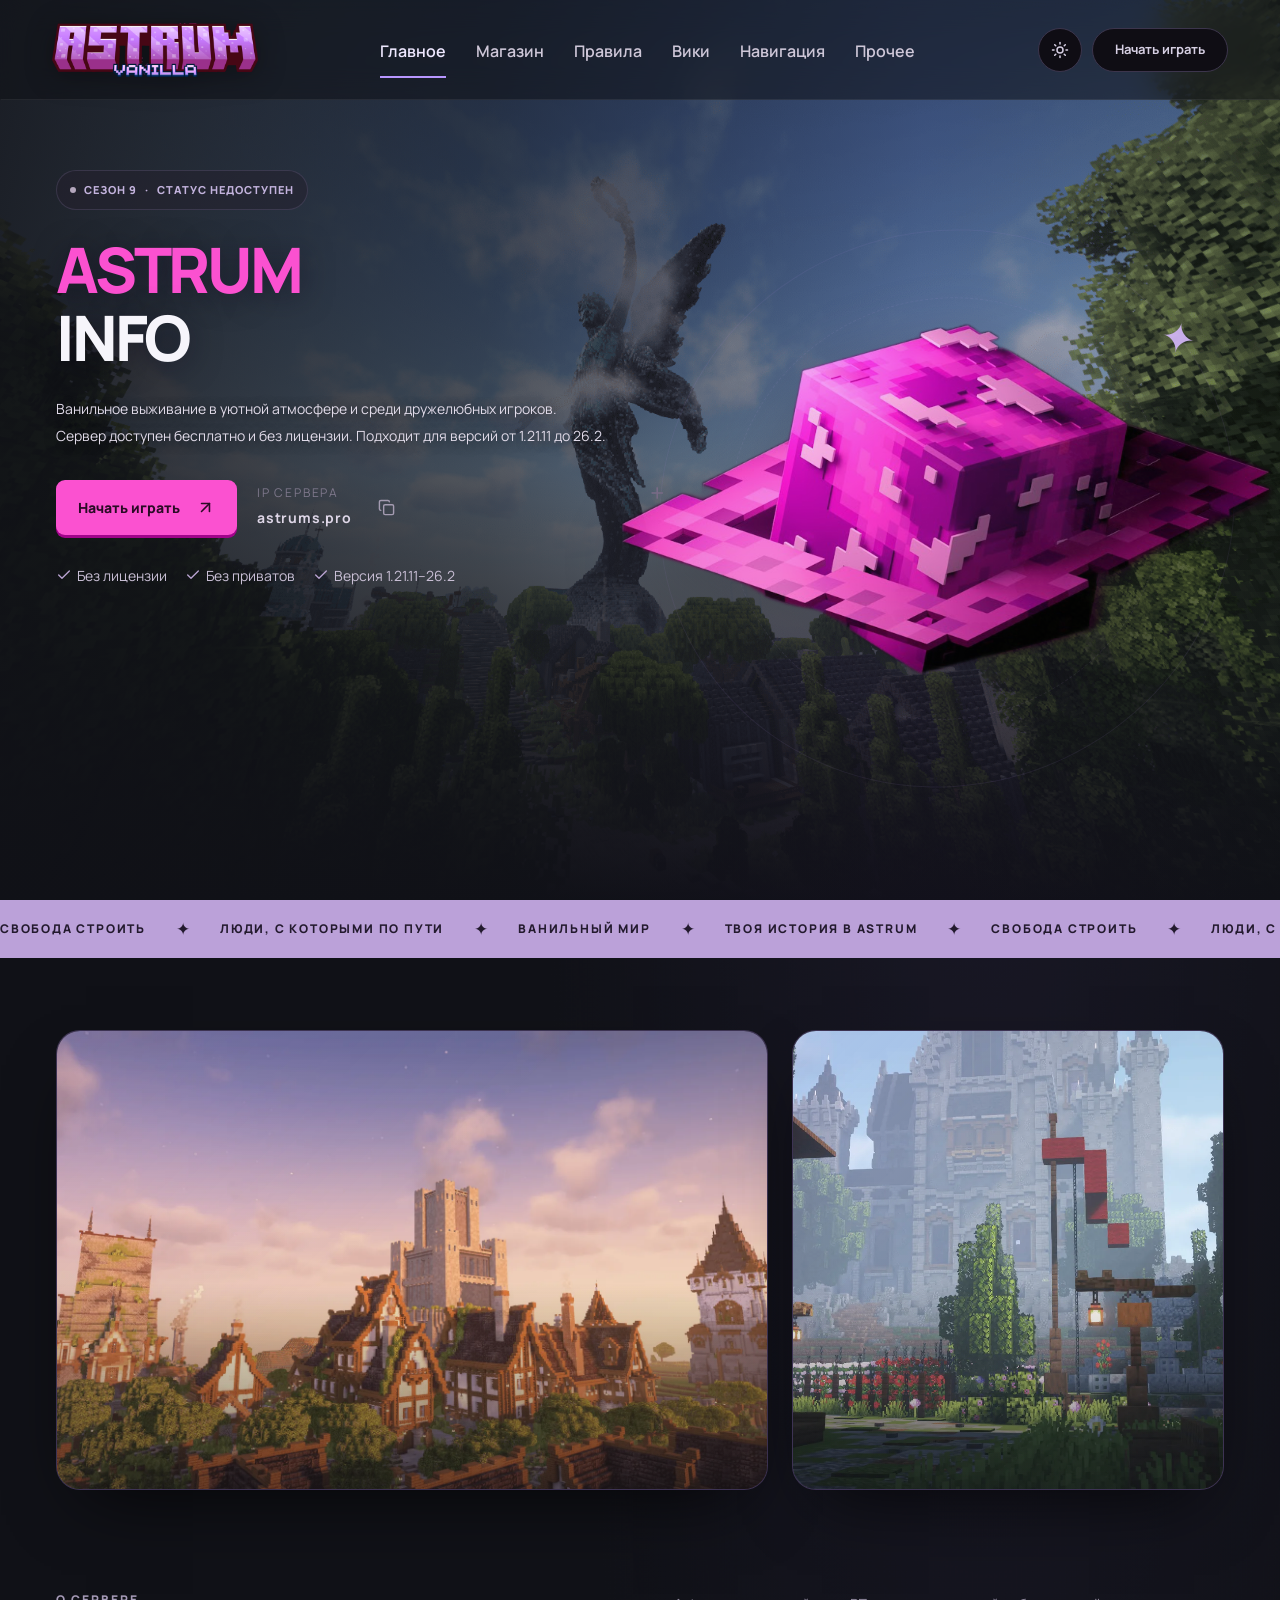
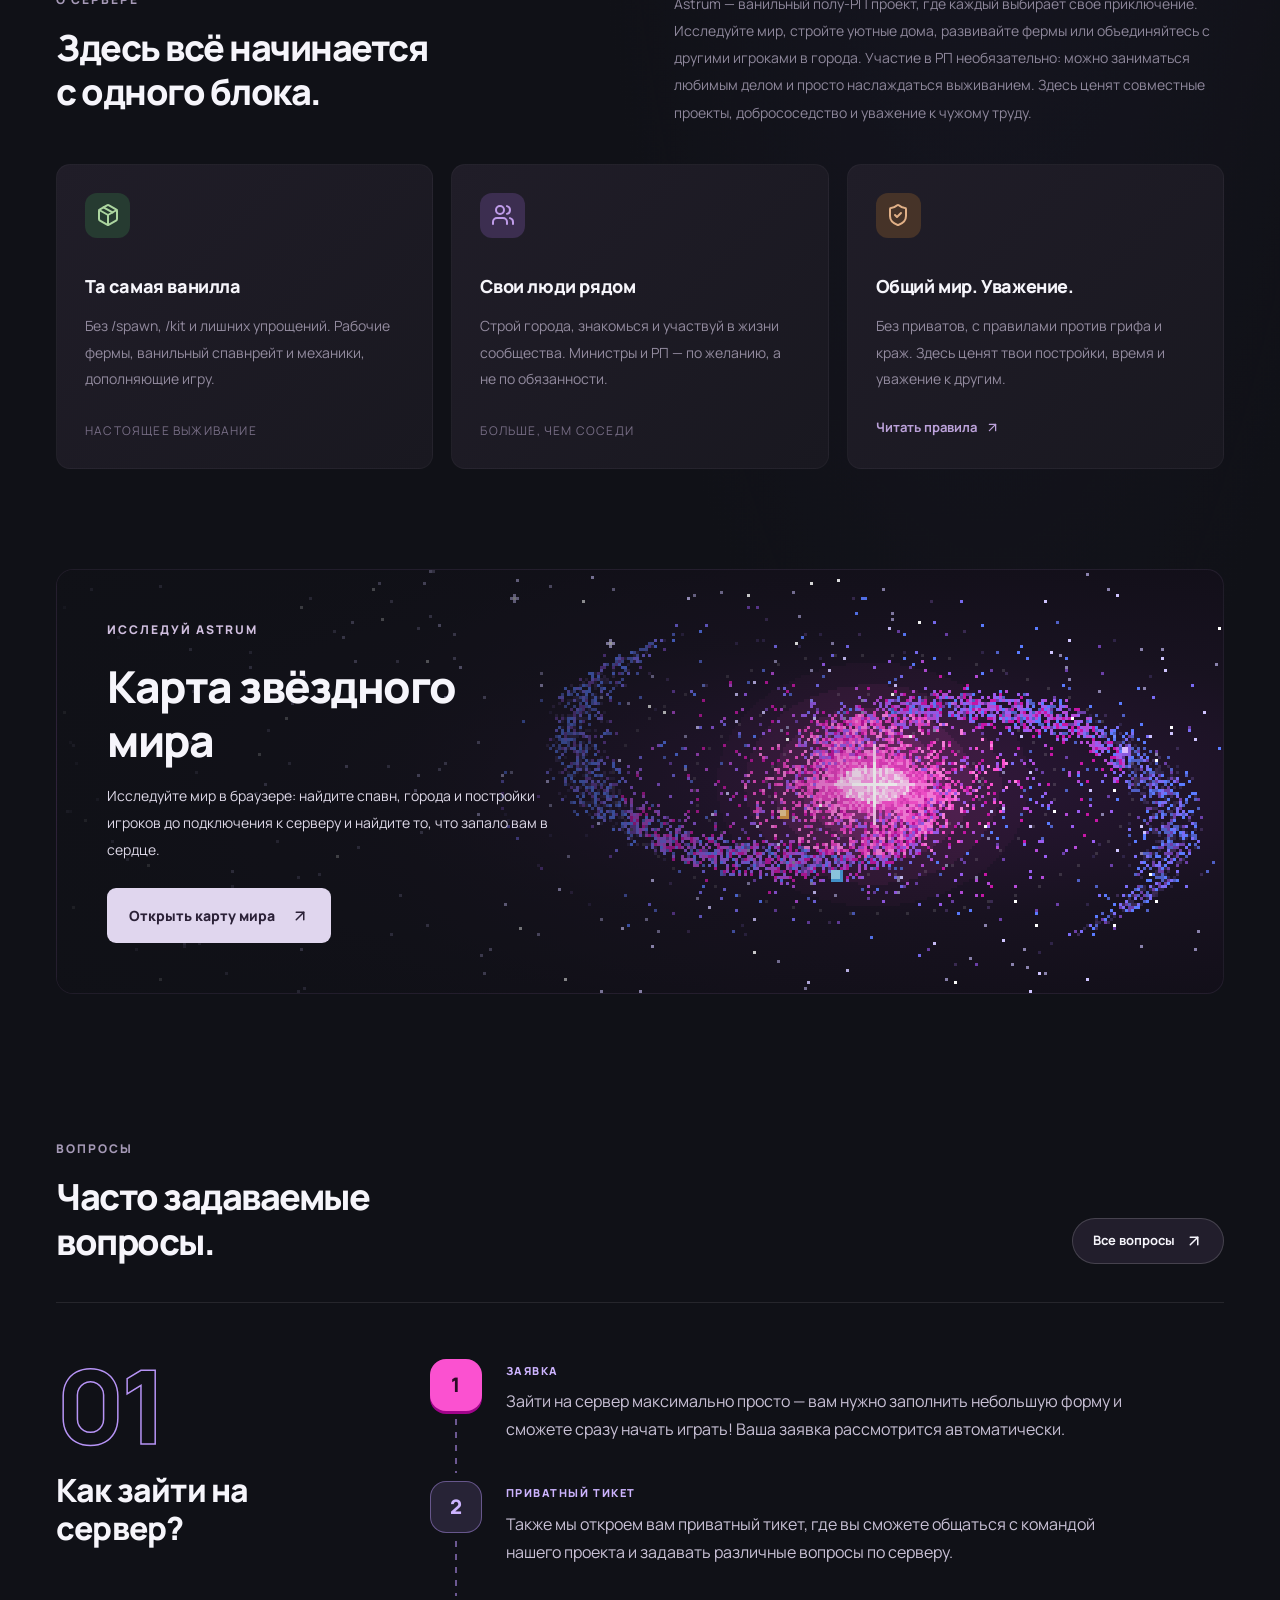
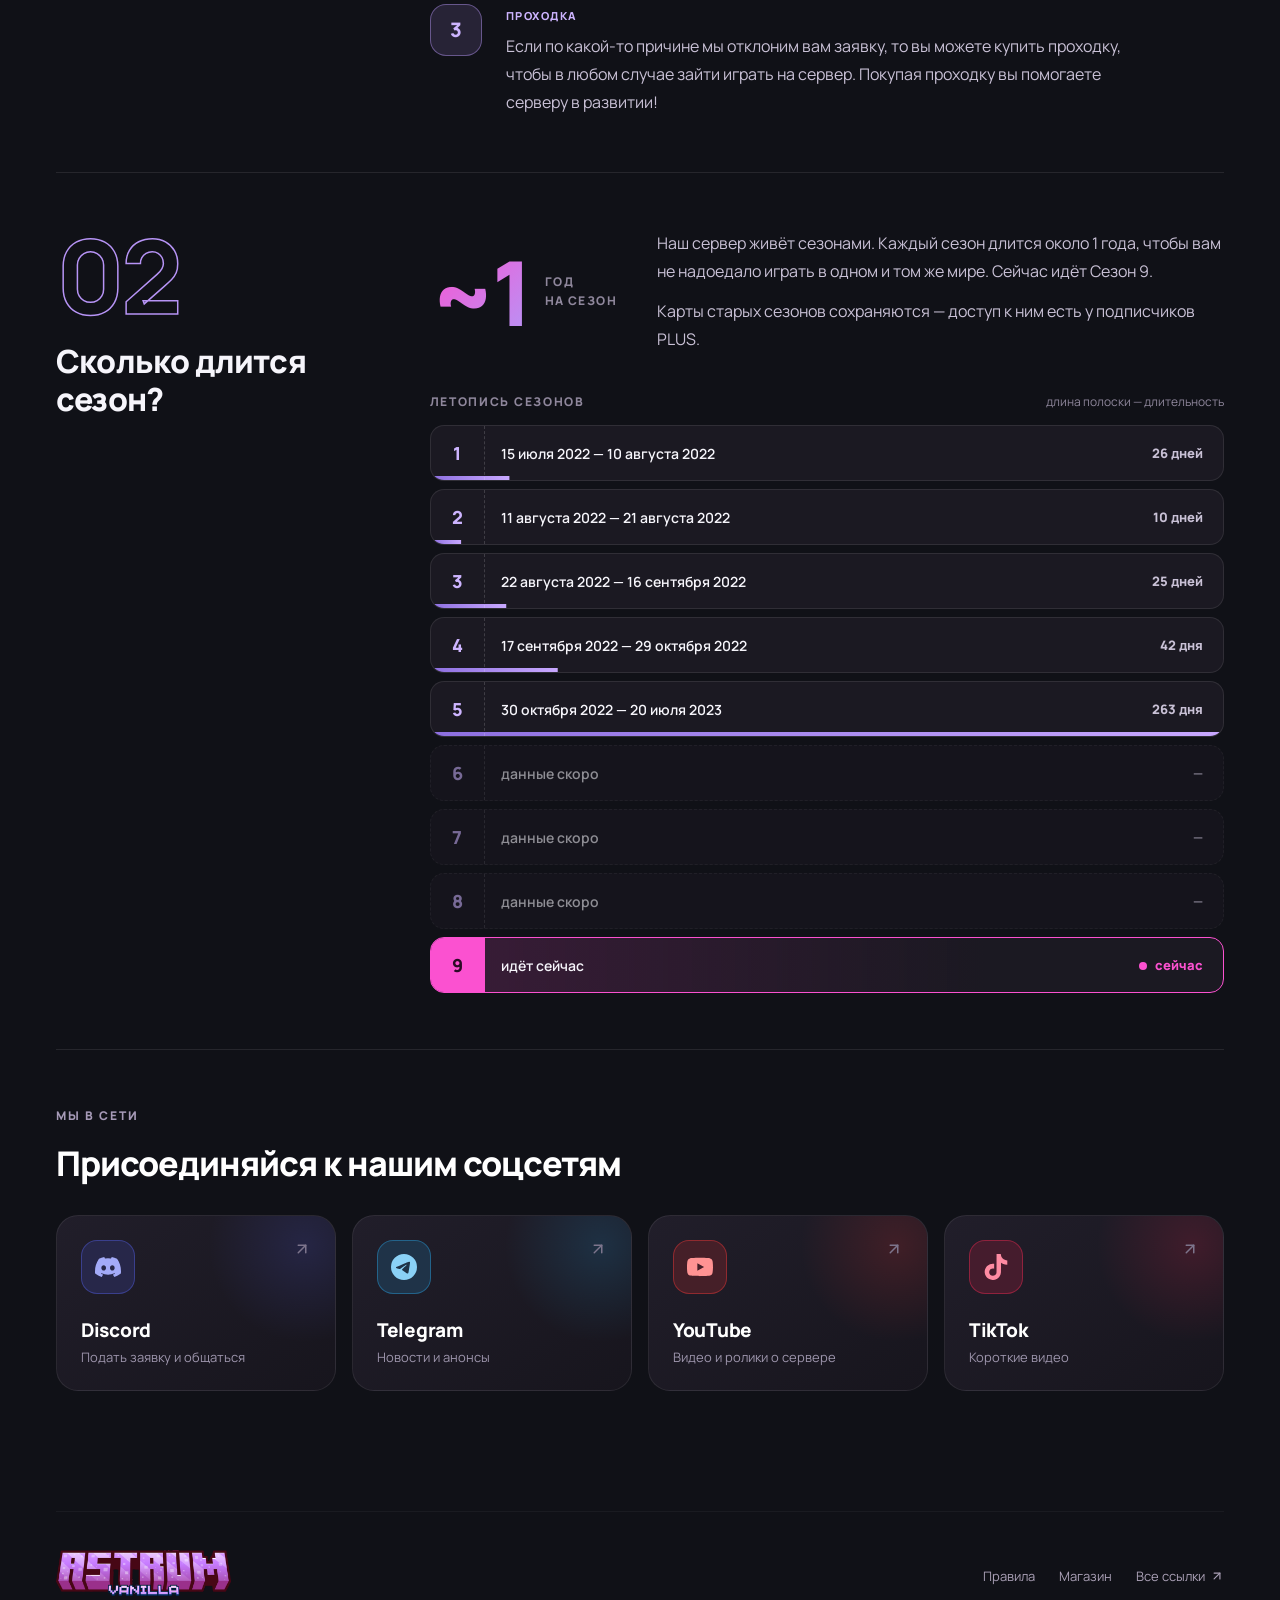
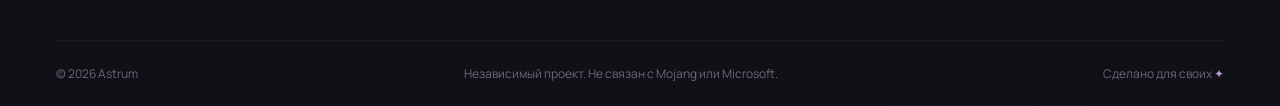
==== commit 48d4ae90: "Add files via upload" ====
--- a/index.html
+++ b/index.html
@@ -13,7 +13,7 @@
 <link rel="stylesheet" href="assets/css/light.css">
 </head>
 <body class="antialiased">
-<div class="astrum-site astrum-home"><header class="site-header"><a class="brand brand-logo" href="index.html" aria-label="Astrum Vanilla — на главную"><img src="assets/images/astrum-wordmark.png" alt="Astrum Vanilla" width="640" height="168"></a><nav class="main-nav" aria-label="Главная навигация"><a class="active" aria-current="page" href="index.html">Главное</a><a class="" href="shop.html">Магазин</a><a class="" href="rules.html">Правила</a><a class="" href="wiki.html">Вики</a><a class="" href="navigation.html">Навигация</a><a class="" href="more.html">Прочее</a></nav><div class="header-tools"><button class="theme-toggle" type="button" aria-label="Сменить тему: светлая или тёмная" title="Сменить тему"><svg class="icon-sun" xmlns="http://www.w3.org/2000/svg" width="18" height="18" viewBox="0 0 24 24" fill="none" stroke="currentColor" stroke-width="2" stroke-linecap="round" stroke-linejoin="round" aria-hidden="true"><circle cx="12" cy="12" r="4"></circle><path d="M12 2v2"></path><path d="M12 20v2"></path><path d="m4.93 4.93 1.41 1.41"></path><path d="m17.66 17.66 1.41 1.41"></path><path d="M2 12h2"></path><path d="M20 12h2"></path><path d="m6.34 17.66-1.41 1.41"></path><path d="m19.07 4.93-1.41 1.41"></path></svg><svg class="icon-moon" xmlns="http://www.w3.org/2000/svg" width="18" height="18" viewBox="0 0 24 24" fill="none" stroke="currentColor" stroke-width="2" stroke-linecap="round" stroke-linejoin="round" aria-hidden="true"><path d="M12 3a6 6 0 0 0 9 9 9 9 0 1 1-9-9Z"></path></svg></button><a href="https://discord.gg/phRQ59Pmp" target="_blank" rel="noopener noreferrer" class="header-cta"><span>Начать играть</span></a></div><button class="menu-toggle" aria-label="Открыть меню"><svg xmlns="http://www.w3.org/2000/svg" width="24" height="24" viewBox="0 0 24 24" fill="none" stroke="currentColor" stroke-width="2" stroke-linecap="round" stroke-linejoin="round" class="lucide lucide-menu" aria-hidden="true"><path d="M4 5h16"></path><path d="M4 12h16"></path><path d="M4 19h16"></path></svg></button></header><main><section class="hero wrap photo-hero"><img class="hero-background" src="assets/images/hero-bg.png" alt="" aria-hidden="true" fetchpriority="high"><div class="hero-copy"><span class="eyebrow season"><span class="server-status-dot is-loading"></span>СЕЗОН 9 <span class="season-divider">·</span><span class="server-online" aria-live="polite" title="Статус astrums.pro. Данные обновляются примерно раз в 5 минут.">ОНЛАЙН: …</span></span><h1><span>ASTRUM</span><br>INFO</h1><p>Ванильное выживание в уютной атмосфере и среди дружелюбных игроков. Сервер доступен бесплатно и без лицензии. Подходит для версий от 1.21.11 до 26.2.</p><div class="hero-actions"><button class="button primary">Начать играть <svg xmlns="http://www.w3.org/2000/svg" width="19" height="19" viewBox="0 0 24 24" fill="none" stroke="currentColor" stroke-width="2" stroke-linecap="round" stroke-linejoin="round" class="lucide lucide-arrow-up-right" aria-hidden="true"><path d="M7 7h10v10"></path><path d="M7 17 17 7"></path></svg></button><button class="server-address"><span><small>IP СЕРВЕРА</small><strong>astrums.pro</strong></span><svg xmlns="http://www.w3.org/2000/svg" width="17" height="17" viewBox="0 0 24 24" fill="none" stroke="currentColor" stroke-width="2" stroke-linecap="round" stroke-linejoin="round" class="lucide lucide-copy" aria-hidden="true"><rect width="14" height="14" x="8" y="8" rx="2" ry="2"></rect><path d="M4 16c-1.1 0-2-.9-2-2V4c0-1.1.9-2 2-2h10c1.1 0 2 .9 2 2"></path></svg></button></div><div class="hero-facts"><span><svg xmlns="http://www.w3.org/2000/svg" width="14" height="14" viewBox="0 0 24 24" fill="none" stroke="currentColor" stroke-width="2" stroke-linecap="round" stroke-linejoin="round" class="lucide lucide-check" aria-hidden="true"><path d="M20 6 9 17l-5-5"></path></svg> Без лицензии</span><span><svg xmlns="http://www.w3.org/2000/svg" width="14" height="14" viewBox="0 0 24 24" fill="none" stroke="currentColor" stroke-width="2" stroke-linecap="round" stroke-linejoin="round" class="lucide lucide-check" aria-hidden="true"><path d="M20 6 9 17l-5-5"></path></svg> Без приватов</span><span><svg xmlns="http://www.w3.org/2000/svg" width="14" height="14" viewBox="0 0 24 24" fill="none" stroke="currentColor" stroke-width="2" stroke-linecap="round" stroke-linejoin="round" class="lucide lucide-check" aria-hidden="true"><path d="M20 6 9 17l-5-5"></path></svg> Версия 1.21.11–26.2</span></div></div><div class="hero-visual"><div class="planet-halo"></div><span class="floating-star star-one">✦</span><span class="floating-star star-two">+</span><img src="assets/images/astrum-logo.png" alt="Логотип Astrum" fetchpriority="high"></div></section><div class="ticker" aria-label="СВОБОДА СТРОИТЬ, ЛЮДИ, С КОТОРЫМИ ПО ПУТИ, ВАНИЛЬНЫЙ МИР, ТВОЯ ИСТОРИЯ В ASTRUM"><div class="ticker-track"><div class="ticker-group"><span>СВОБОДА СТРОИТЬ</span>✦<span>ЛЮДИ, С КОТОРЫМИ ПО ПУТИ</span>✦<span>ВАНИЛЬНЫЙ МИР</span>✦<span>ТВОЯ ИСТОРИЯ В ASTRUM</span>✦</div><div class="ticker-group" aria-hidden="true"><span>СВОБОДА СТРОИТЬ</span>✦<span>ЛЮДИ, С КОТОРЫМИ ПО ПУТИ</span>✦<span>ВАНИЛЬНЫЙ МИР</span>✦<span>ТВОЯ ИСТОРИЯ В ASTRUM</span>✦</div><div class="ticker-group" aria-hidden="true"><span>СВОБОДА СТРОИТЬ</span>✦<span>ЛЮДИ, С КОТОРЫМИ ПО ПУТИ</span>✦<span>ВАНИЛЬНЫЙ МИР</span>✦<span>ТВОЯ ИСТОРИЯ В ASTRUM</span>✦</div><div class="ticker-group" aria-hidden="true"><span>СВОБОДА СТРОИТЬ</span>✦<span>ЛЮДИ, С КОТОРЫМИ ПО ПУТИ</span>✦<span>ВАНИЛЬНЫЙ МИР</span>✦<span>ТВОЯ ИСТОРИЯ В ASTRUM</span>✦</div><div class="ticker-group" aria-hidden="true"><span>СВОБОДА СТРОИТЬ</span>✦<span>ЛЮДИ, С КОТОРЫМИ ПО ПУТИ</span>✦<span>ВАНИЛЬНЫЙ МИР</span>✦<span>ТВОЯ ИСТОРИЯ В ASTRUM</span>✦</div><div class="ticker-group" aria-hidden="true"><span>СВОБОДА СТРОИТЬ</span>✦<span>ЛЮДИ, С КОТОРЫМИ ПО ПУТИ</span>✦<span>ВАНИЛЬНЫЙ МИР</span>✦<span>ТВОЯ ИСТОРИЯ В ASTRUM</span>✦</div></div></div><section class="wrap gallery" aria-label="Скриншоты мира Astrum"><figure class="gallery-item gallery-main"><img class="gallery-img is-active" src="assets/images/slide-sunset.webp" alt="Город Astrum на закате: фахверковые дома и каменная башня над деревьями" width="1600" height="948"></figure><figure class="gallery-item gallery-side"><img class="gallery-img is-active" src="assets/images/slide-castle.webp" alt="Замок за садом с цветами и фонарями" width="1600" height="900"></figure></section><section class="section wrap about-section"><div class="section-heading"><div><span class="eyebrow">О СЕРВЕРЕ</span><h2>Здесь всё начинается<br>с одного блока.</h2></div><p>Astrum — ванильный полу-РП проект, где каждый выбирает своё приключение. Исследуйте мир, стройте уютные дома, развивайте фермы или объединяйтесь с другими игроками в города. Участие в РП необязательно: можно заниматься любимым делом и просто наслаждаться выживанием. Здесь ценят совместные проекты, добрососедство и уважение к чужому труду.</p></div><div class="feature-grid"><article class="feature-card"><span class="feature-icon green"><svg xmlns="http://www.w3.org/2000/svg" width="24" height="24" viewBox="0 0 24 24" fill="none" stroke="currentColor" stroke-width="2" stroke-linecap="round" stroke-linejoin="round" class="lucide lucide-package" aria-hidden="true"><path d="M11 21.73a2 2 0 0 0 2 0l7-4A2 2 0 0 0 21 16V8a2 2 0 0 0-1-1.73l-7-4a2 2 0 0 0-2 0l-7 4A2 2 0 0 0 3 8v8a2 2 0 0 0 1 1.73z"></path><path d="M12 22V12"></path><polyline points="3.29 7 12 12 20.71 7"></polyline><path d="m7.5 4.27 9 5.15"></path></svg></span><h3>Та самая ванилла</h3><p>Без /spawn, /kit и лишних упрощений. Рабочие фермы, ванильный спавнрейт и механики, дополняющие игру.</p><span class="card-tag">НАСТОЯЩЕЕ ВЫЖИВАНИЕ</span></article><article class="feature-card"><span class="feature-icon purple"><svg xmlns="http://www.w3.org/2000/svg" width="24" height="24" viewBox="0 0 24 24" fill="none" stroke="currentColor" stroke-width="2" stroke-linecap="round" stroke-linejoin="round" class="lucide lucide-users" aria-hidden="true"><path d="M16 21v-2a4 4 0 0 0-4-4H6a4 4 0 0 0-4 4v2"></path><path d="M16 3.128a4 4 0 0 1 0 7.744"></path><path d="M22 21v-2a4 4 0 0 0-3-3.87"></path><circle cx="9" cy="7" r="4"></circle></svg></span><h3>Свои люди рядом</h3><p>Строй города, знакомься и участвуй в жизни сообщества. Министры и РП — по желанию, а не по обязанности.</p><span class="card-tag">БОЛЬШЕ, ЧЕМ СОСЕДИ</span></article><article class="feature-card"><span class="feature-icon orange"><svg xmlns="http://www.w3.org/2000/svg" width="24" height="24" viewBox="0 0 24 24" fill="none" stroke="currentColor" stroke-width="2" stroke-linecap="round" stroke-linejoin="round" class="lucide lucide-shield-check" aria-hidden="true"><path d="M20 13c0 5-3.5 7.5-7.66 8.95a1 1 0 0 1-.67-.01C7.5 20.5 4 18 4 13V6a1 1 0 0 1 1-1c2 0 4.5-1.2 6.24-2.72a1.17 1.17 0 0 1 1.52 0C14.51 3.81 17 5 19 5a1 1 0 0 1 1 1z"></path><path d="m9 12 2 2 4-4"></path></svg></span><h3>Общий мир. Уважение.</h3><p>Без приватов, с правилами против грифа и краж. Здесь ценят твои постройки, время и уважение к другим.</p><a class="text-link" href="rules.html">Читать правила <svg xmlns="http://www.w3.org/2000/svg" width="15" height="15" viewBox="0 0 24 24" fill="none" stroke="currentColor" stroke-width="2" stroke-linecap="round" stroke-linejoin="round" class="lucide lucide-arrow-up-right" aria-hidden="true"><path d="M7 7h10v10"></path><path d="M7 17 17 7"></path></svg></a></article></div></section><section class="wrap world-banner pixel-world"><canvas class="galaxy" aria-hidden="true"></canvas><div class="world-banner-copy"><span class="eyebrow">ИССЛЕДУЙ ASTRUM</span><h2>Карта звёздного мира</h2><p>Исследуйте мир в браузере: найдите спавн, города и постройки игроков до подключения к серверу и найдите то, что запало вам в сердце.</p><a href="https://astrums.pro/map" target="_blank" rel="noopener noreferrer" class="button light">Открыть карту мира <svg xmlns="http://www.w3.org/2000/svg" width="18" height="18" viewBox="0 0 24 24" fill="none" stroke="currentColor" stroke-width="2" stroke-linecap="round" stroke-linejoin="round" class="lucide lucide-arrow-up-right" aria-hidden="true"><path d="M7 7h10v10"></path><path d="M7 17 17 7"></path></svg></a></div></section><section id="start" class="section wrap faq" aria-labelledby="faq-title"><div class="section-heading"><div><span class="eyebrow">ВОПРОСЫ</span><h2 id="faq-title">Часто задаваемые<br>вопросы.</h2></div><a class="faq-all" href="more.html">Все вопросы <svg xmlns="http://www.w3.org/2000/svg" width="18" height="18" viewBox="0 0 24 24" fill="none" stroke="currentColor" stroke-width="2" stroke-linecap="round" stroke-linejoin="round" class="lucide lucide-arrow-up-right" aria-hidden="true"><path d="M7 7h10v10"></path><path d="M7 17 17 7"></path></svg></a></div><div class="qa-list"><article class="qa qa-join"><div class="qa-side"><span class="qa-num">01</span><h3>Как зайти на сервер?</h3></div><div class="qa-main"><ol class="join-steps"><li class="join-step"><span class="join-dot" aria-hidden="true">1</span><div class="join-body"><span class="join-tag">Заявка</span><p>Зайти на сервер максимально просто — вам нужно заполнить небольшую форму и сможете сразу начать играть! Ваша заявка рассмотрится автоматически.</p></div></li><li class="join-step"><span class="join-dot" aria-hidden="true">2</span><div class="join-body"><span class="join-tag">Приватный тикет</span><p>Также мы откроем вам приватный тикет, где вы сможете общаться с командой нашего проекта и задавать различные вопросы по серверу.</p></div></li><li class="join-step"><span class="join-dot" aria-hidden="true">3</span><div class="join-body"><span class="join-tag">Проходка</span><p>Если по какой-то причине мы отклоним вам заявку, то вы можете купить проходку, чтобы в любом случае зайти играть на сервер. Покупая проходку вы помогаете серверу в развитии!</p></div></li></ol></div></article><article class="qa qa-season"><div class="qa-side"><span class="qa-num">02</span><h3>Сколько длится сезон?</h3></div><div class="qa-main"><div class="season-lead"><div class="season-stat" aria-hidden="true"><strong>~1</strong><span>год<br>на сезон</span></div><div class="season-text"><p>Наш сервер живёт сезонами. Каждый сезон длится около 1 года, чтобы вам не надоедало играть в одном и том же мире. Сейчас идёт Сезон 9.</p><p>Карты старых сезонов сохраняются — доступ к ним есть у подписчиков PLUS.</p></div></div><div class="ledger-head"><h4>Летопись сезонов</h4><span>длина полоски — длительность</span></div><ol class="ledger"><li class="ledger-row" style="--w:0.099"><span class="ledger-no">1</span><span class="ledger-dates">15 июля 2022 — 10 августа 2022</span><span class="ledger-days">26 дней</span></li><li class="ledger-row" style="--w:0.038"><span class="ledger-no">2</span><span class="ledger-dates">11 августа 2022 — 21 августа 2022</span><span class="ledger-days">10 дней</span></li><li class="ledger-row" style="--w:0.095"><span class="ledger-no">3</span><span class="ledger-dates">22 августа 2022 — 16 сентября 2022</span><span class="ledger-days">25 дней</span></li><li class="ledger-row" style="--w:0.16"><span class="ledger-no">4</span><span class="ledger-dates">17 сентября 2022 — 29 октября 2022</span><span class="ledger-days">42 дня</span></li><li class="ledger-row" style="--w:1.0" title="Это 8 месяцев и 20 дней"><span class="ledger-no">5</span><span class="ledger-dates">30 октября 2022 — 20 июля 2023</span><span class="ledger-days">263 дня</span></li><li class="ledger-row is-unknown"><span class="ledger-no">6</span><span class="ledger-dates">данные скоро</span><span class="ledger-days">—</span></li><li class="ledger-row is-unknown"><span class="ledger-no">7</span><span class="ledger-dates">данные скоро</span><span class="ledger-days">—</span></li><li class="ledger-row is-unknown"><span class="ledger-no">8</span><span class="ledger-dates">данные скоро</span><span class="ledger-days">—</span></li><li class="ledger-row is-now"><span class="ledger-no">9</span><span class="ledger-dates">идёт сейчас</span><span class="ledger-days"><i class="ledger-pulse" aria-hidden="true"></i>сейчас</span></li></ol></div></article></div><div class="faq-links"><div class="faq-links-head"><span class="eyebrow">МЫ В СЕТИ</span><h3>Присоединяйся к нашим соцсетям</h3></div><div class="social-grid"><a class="social-card social-discord" href="https://discord.gg/phRQ59Pmp" target="_blank" rel="noopener noreferrer"><span class="social-icon"><svg xmlns="http://www.w3.org/2000/svg" width="26" height="26" viewBox="0 0 24 24" fill="currentColor" aria-hidden="true"><path d="M20.317 4.37a19.8 19.8 0 0 0-4.885-1.515.074.074 0 0 0-.079.037c-.21.375-.444.864-.608 1.25a18.3 18.3 0 0 0-5.487 0 13 13 0 0 0-.617-1.25.08.08 0 0 0-.079-.037A19.7 19.7 0 0 0 3.677 4.37a.1.1 0 0 0-.032.027C.533 9.046-.32 13.58.099 18.057a.08.08 0 0 0 .031.057 19.9 19.9 0 0 0 5.993 3.03.08.08 0 0 0 .084-.028c.462-.63.874-1.295 1.226-1.994a.076.076 0 0 0-.041-.106 13 13 0 0 1-1.872-.892.077.077 0 0 1-.008-.128 10 10 0 0 0 .372-.292.07.07 0 0 1 .077-.01c3.928 1.793 8.18 1.793 12.062 0a.07.07 0 0 1 .078.01c.12.098.246.198.373.292a.077.077 0 0 1-.006.127 12.3 12.3 0 0 1-1.873.892.077.077 0 0 0-.041.107c.36.698.772 1.362 1.225 1.993a.08.08 0 0 0 .084.028 19.8 19.8 0 0 0 6.002-3.03.08.08 0 0 0 .032-.054c.5-5.177-.838-9.674-3.549-13.66a.06.06 0 0 0-.031-.03M8.02 15.33c-1.182 0-2.157-1.085-2.157-2.419 0-1.333.956-2.419 2.157-2.419 1.21 0 2.176 1.096 2.157 2.42 0 1.333-.956 2.418-2.157 2.418m7.975 0c-1.183 0-2.157-1.085-2.157-2.419 0-1.333.955-2.419 2.157-2.419 1.21 0 2.176 1.096 2.157 2.42 0 1.333-.946 2.418-2.157 2.418"/></svg></span><span class="social-text"><strong>Discord</strong><small>Подать заявку и общаться</small></span><svg class="social-arrow" xmlns="http://www.w3.org/2000/svg" width="18" height="18" viewBox="0 0 24 24" fill="none" stroke="currentColor" stroke-width="2" stroke-linecap="round" stroke-linejoin="round" aria-hidden="true"><path d="M7 7h10v10"></path><path d="M7 17 17 7"></path></svg></a><a class="social-card social-telegram" href="https://t.me/ast_mc" target="_blank" rel="noopener noreferrer"><span class="social-icon"><svg xmlns="http://www.w3.org/2000/svg" width="26" height="26" viewBox="0 0 24 24" fill="currentColor" aria-hidden="true"><path d="M11.944 0A12 12 0 0 0 0 12a12 12 0 0 0 12 12 12 12 0 0 0 12-12A12 12 0 0 0 12 0zm4.962 7.224c.1-.002.321.023.465.14a.5.5 0 0 1 .171.325c.016.093.036.306.02.472-.18 1.898-.962 6.502-1.36 8.627-.168.9-.499 1.201-.82 1.23-.696.065-1.225-.46-1.9-.902-1.056-.693-1.653-1.124-2.678-1.8-1.185-.78-.417-1.21.258-1.91.177-.184 3.247-2.977 3.307-3.23.007-.032.014-.15-.056-.212s-.174-.041-.249-.024q-.159.037-5.061 3.345-.72.495-1.302.48c-.428-.008-1.252-.241-1.865-.44-.752-.245-1.349-.374-1.297-.789q.04-.324.893-.663 5.247-2.286 6.998-3.014c3.332-1.386 4.025-1.627 4.476-1.635"/></svg></span><span class="social-text"><strong>Telegram</strong><small>Новости и анонсы</small></span><svg class="social-arrow" xmlns="http://www.w3.org/2000/svg" width="18" height="18" viewBox="0 0 24 24" fill="none" stroke="currentColor" stroke-width="2" stroke-linecap="round" stroke-linejoin="round" aria-hidden="true"><path d="M7 7h10v10"></path><path d="M7 17 17 7"></path></svg></a><a class="social-card social-youtube" href="https://www.youtube.com/@Astrum_mc" target="_blank" rel="noopener noreferrer"><span class="social-icon"><svg xmlns="http://www.w3.org/2000/svg" width="26" height="26" viewBox="0 0 24 24" fill="currentColor" aria-hidden="true"><path d="M23.498 6.186a3.02 3.02 0 0 0-2.122-2.136C19.505 3.545 12 3.545 12 3.545s-7.505 0-9.377.505A3.02 3.02 0 0 0 .502 6.186C0 8.07 0 12 0 12s0 3.93.502 5.814a3.02 3.02 0 0 0 2.122 2.136c1.871.505 9.376.505 9.376.505s7.505 0 9.377-.505a3.02 3.02 0 0 0 2.122-2.136C24 15.93 24 12 24 12s0-3.93-.502-5.814M9.545 15.568V8.432L15.818 12z"/></svg></span><span class="social-text"><strong>YouTube</strong><small>Видео и ролики о сервере</small></span><svg class="social-arrow" xmlns="http://www.w3.org/2000/svg" width="18" height="18" viewBox="0 0 24 24" fill="none" stroke="currentColor" stroke-width="2" stroke-linecap="round" stroke-linejoin="round" aria-hidden="true"><path d="M7 7h10v10"></path><path d="M7 17 17 7"></path></svg></a><a class="social-card social-tiktok" href="https://www.tiktok.com/" target="_blank" rel="noopener noreferrer"><span class="social-icon"><svg xmlns="http://www.w3.org/2000/svg" width="26" height="26" viewBox="0 0 24 24" fill="currentColor" aria-hidden="true"><path d="M12.525.02c1.31-.02 2.61-.01 3.91-.02.08 1.53.63 3.09 1.75 4.17 1.12 1.11 2.7 1.62 4.24 1.79v4.03c-1.44-.05-2.89-.35-4.2-.97-.57-.26-1.1-.59-1.62-.93-.01 2.92.01 5.84-.02 8.75-.08 1.4-.54 2.79-1.35 3.94-1.31 1.92-3.58 3.17-5.91 3.21-1.43.08-2.86-.31-4.08-1.03-2.02-1.19-3.44-3.37-3.65-5.71-.02-.5-.03-1-.01-1.49.18-1.9 1.12-3.72 2.58-4.96 1.66-1.44 3.98-2.13 6.15-1.72.02 1.48-.04 2.96-.04 4.44-.99-.32-2.15-.23-3.02.37-.63.41-1.11 1.04-1.36 1.75-.21.51-.15 1.07-.14 1.61.24 1.64 1.82 3.02 3.5 2.87 1.12-.01 2.19-.66 2.77-1.61.19-.33.4-.67.41-1.06.1-1.79.06-3.57.07-5.36.01-4.03-.01-8.05.02-12.07"/></svg></span><span class="social-text"><strong>TikTok</strong><small>Короткие видео</small></span><svg class="social-arrow" xmlns="http://www.w3.org/2000/svg" width="18" height="18" viewBox="0 0 24 24" fill="none" stroke="currentColor" stroke-width="2" stroke-linecap="round" stroke-linejoin="round" aria-hidden="true"><path d="M7 7h10v10"></path><path d="M7 17 17 7"></path></svg></a></div></div></section></main><footer class="site-footer wrap"><div class="footer-top"><div class="footer-brand"><a class="brand brand-logo footer-logo" href="index.html" aria-label="Astrum Vanilla — на главную"><img src="assets/images/astrum-wordmark.png" alt="Astrum Vanilla" width="640" height="168" loading="lazy"></a></div><div class="footer-links"><a href="rules.html">Правила</a><a href="shop.html">Магазин</a><a href="navigation.html">Все ссылки <svg xmlns="http://www.w3.org/2000/svg" width="14" height="14" viewBox="0 0 24 24" fill="none" stroke="currentColor" stroke-width="2" stroke-linecap="round" stroke-linejoin="round" class="lucide lucide-arrow-up-right" aria-hidden="true"><path d="M7 7h10v10"></path><path d="M7 17 17 7"></path></svg></a></div></div><div class="footer-bottom"><span>© 2026 Astrum</span><span>Независимый проект. Не связан с Mojang или Microsoft.</span><span>Сделано для своих <span class="accent">✦</span></span></div></footer></div>
+<div class="astrum-site astrum-home"><header class="site-header"><a class="brand brand-logo" href="index.html" aria-label="Astrum Vanilla — на главную"><img src="assets/images/astrum-wordmark.png" alt="Astrum Vanilla" width="640" height="168"></a><nav class="main-nav" aria-label="Главная навигация"><a class="active" aria-current="page" href="index.html">Главное</a><a class="" href="shop.html">Магазин</a><a class="" href="rules.html">Правила</a><a class="" href="wiki.html">Вики</a><a class="" href="navigation.html">Навигация</a><a class="" href="more.html">Прочее</a></nav><div class="header-tools"><button class="theme-toggle" type="button" aria-label="Сменить тему: светлая или тёмная" title="Сменить тему"><svg class="icon-sun" xmlns="http://www.w3.org/2000/svg" width="18" height="18" viewBox="0 0 24 24" fill="none" stroke="currentColor" stroke-width="2" stroke-linecap="round" stroke-linejoin="round" aria-hidden="true"><circle cx="12" cy="12" r="4"></circle><path d="M12 2v2"></path><path d="M12 20v2"></path><path d="m4.93 4.93 1.41 1.41"></path><path d="m17.66 17.66 1.41 1.41"></path><path d="M2 12h2"></path><path d="M20 12h2"></path><path d="m6.34 17.66-1.41 1.41"></path><path d="m19.07 4.93-1.41 1.41"></path></svg><svg class="icon-moon" xmlns="http://www.w3.org/2000/svg" width="18" height="18" viewBox="0 0 24 24" fill="none" stroke="currentColor" stroke-width="2" stroke-linecap="round" stroke-linejoin="round" aria-hidden="true"><path d="M12 3a6 6 0 0 0 9 9 9 9 0 1 1-9-9Z"></path></svg></button><a href="https://discord.gg/phRQ59Pmp" target="_blank" rel="noopener noreferrer" class="header-cta"><span>Начать играть</span></a></div><button class="menu-toggle" aria-label="Открыть меню"><svg xmlns="http://www.w3.org/2000/svg" width="24" height="24" viewBox="0 0 24 24" fill="none" stroke="currentColor" stroke-width="2" stroke-linecap="round" stroke-linejoin="round" class="lucide lucide-menu" aria-hidden="true"><path d="M4 5h16"></path><path d="M4 12h16"></path><path d="M4 19h16"></path></svg></button></header><main><section class="hero wrap photo-hero"><img class="hero-background" src="assets/images/hero-bg.png" alt="" aria-hidden="true" fetchpriority="high"><div class="hero-copy"><span class="eyebrow season"><span class="server-status-dot is-loading"></span>СЕЗОН 9 <span class="season-divider">·</span><span class="server-online" aria-live="polite" title="Статус astrums.pro. Данные обновляются примерно раз в 5 минут.">ОНЛАЙН: …</span></span><h1><span>ASTRUM</span><br>INFO</h1><p>Ванильное выживание в уютной атмосфере и среди дружелюбных игроков. Сервер доступен бесплатно и без лицензии. Подходит для версий от 1.21.11 до 26.2.</p><div class="hero-actions"><button class="button primary">Начать играть <svg xmlns="http://www.w3.org/2000/svg" width="19" height="19" viewBox="0 0 24 24" fill="none" stroke="currentColor" stroke-width="2" stroke-linecap="round" stroke-linejoin="round" class="lucide lucide-arrow-up-right" aria-hidden="true"><path d="M7 7h10v10"></path><path d="M7 17 17 7"></path></svg></button><button class="server-address"><span><small>IP СЕРВЕРА</small><strong>astrums.pro</strong></span><svg xmlns="http://www.w3.org/2000/svg" width="17" height="17" viewBox="0 0 24 24" fill="none" stroke="currentColor" stroke-width="2" stroke-linecap="round" stroke-linejoin="round" class="lucide lucide-copy" aria-hidden="true"><rect width="14" height="14" x="8" y="8" rx="2" ry="2"></rect><path d="M4 16c-1.1 0-2-.9-2-2V4c0-1.1.9-2 2-2h10c1.1 0 2 .9 2 2"></path></svg></button></div><div class="hero-facts"><span><svg xmlns="http://www.w3.org/2000/svg" width="14" height="14" viewBox="0 0 24 24" fill="none" stroke="currentColor" stroke-width="2" stroke-linecap="round" stroke-linejoin="round" class="lucide lucide-check" aria-hidden="true"><path d="M20 6 9 17l-5-5"></path></svg> Без лицензии</span><span><svg xmlns="http://www.w3.org/2000/svg" width="14" height="14" viewBox="0 0 24 24" fill="none" stroke="currentColor" stroke-width="2" stroke-linecap="round" stroke-linejoin="round" class="lucide lucide-check" aria-hidden="true"><path d="M20 6 9 17l-5-5"></path></svg> Без приватов</span><span><svg xmlns="http://www.w3.org/2000/svg" width="14" height="14" viewBox="0 0 24 24" fill="none" stroke="currentColor" stroke-width="2" stroke-linecap="round" stroke-linejoin="round" class="lucide lucide-check" aria-hidden="true"><path d="M20 6 9 17l-5-5"></path></svg> Версия 1.21.11–26.2</span></div></div><div class="hero-visual"><div class="planet-halo"></div><span class="floating-star star-one">✦</span><span class="floating-star star-two">+</span><img class="logo-dark" src="assets/images/astrum-logo-dark.png" alt="Логотип Astrum" fetchpriority="high"><img class="logo-light" src="assets/images/astrum-logo-light.png" alt="Логотип Astrum" loading="lazy"></div></section><div class="ticker" aria-label="СВОБОДА СТРОИТЬ, ЛЮДИ, С КОТОРЫМИ ПО ПУТИ, ВАНИЛЬНЫЙ МИР, ТВОЯ ИСТОРИЯ В ASTRUM"><div class="ticker-track"><div class="ticker-group"><span>СВОБОДА СТРОИТЬ</span>✦<span>ЛЮДИ, С КОТОРЫМИ ПО ПУТИ</span>✦<span>ВАНИЛЬНЫЙ МИР</span>✦<span>ТВОЯ ИСТОРИЯ В ASTRUM</span>✦</div><div class="ticker-group" aria-hidden="true"><span>СВОБОДА СТРОИТЬ</span>✦<span>ЛЮДИ, С КОТОРЫМИ ПО ПУТИ</span>✦<span>ВАНИЛЬНЫЙ МИР</span>✦<span>ТВОЯ ИСТОРИЯ В ASTRUM</span>✦</div><div class="ticker-group" aria-hidden="true"><span>СВОБОДА СТРОИТЬ</span>✦<span>ЛЮДИ, С КОТОРЫМИ ПО ПУТИ</span>✦<span>ВАНИЛЬНЫЙ МИР</span>✦<span>ТВОЯ ИСТОРИЯ В ASTRUM</span>✦</div><div class="ticker-group" aria-hidden="true"><span>СВОБОДА СТРОИТЬ</span>✦<span>ЛЮДИ, С КОТОРЫМИ ПО ПУТИ</span>✦<span>ВАНИЛЬНЫЙ МИР</span>✦<span>ТВОЯ ИСТОРИЯ В ASTRUM</span>✦</div><div class="ticker-group" aria-hidden="true"><span>СВОБОДА СТРОИТЬ</span>✦<span>ЛЮДИ, С КОТОРЫМИ ПО ПУТИ</span>✦<span>ВАНИЛЬНЫЙ МИР</span>✦<span>ТВОЯ ИСТОРИЯ В ASTRUM</span>✦</div><div class="ticker-group" aria-hidden="true"><span>СВОБОДА СТРОИТЬ</span>✦<span>ЛЮДИ, С КОТОРЫМИ ПО ПУТИ</span>✦<span>ВАНИЛЬНЫЙ МИР</span>✦<span>ТВОЯ ИСТОРИЯ В ASTRUM</span>✦</div></div></div><section class="wrap gallery" aria-label="Скриншоты мира Astrum"><figure class="gallery-item gallery-main"><img class="gallery-img is-active" src="assets/images/slide-sunset.webp" alt="Город Astrum на закате: фахверковые дома и каменная башня над деревьями" width="1600" height="948"></figure><figure class="gallery-item gallery-side"><img class="gallery-img is-active" src="assets/images/slide-castle.webp" alt="Замок за садом с цветами и фонарями" width="1600" height="900"></figure></section><section class="section wrap about-section"><div class="section-heading"><div><span class="eyebrow">О СЕРВЕРЕ</span><h2>Здесь всё начинается<br>с одного блока.</h2></div><p>Astrum — ванильный полу-РП проект, где каждый выбирает своё приключение. Исследуйте мир, стройте уютные дома, развивайте фермы или объединяйтесь с другими игроками в города. Участие в РП необязательно: можно заниматься любимым делом и просто наслаждаться выживанием. Здесь ценят совместные проекты, добрососедство и уважение к чужому труду.</p></div><div class="feature-grid"><article class="feature-card"><span class="feature-icon green"><svg xmlns="http://www.w3.org/2000/svg" width="24" height="24" viewBox="0 0 24 24" fill="none" stroke="currentColor" stroke-width="2" stroke-linecap="round" stroke-linejoin="round" class="lucide lucide-package" aria-hidden="true"><path d="M11 21.73a2 2 0 0 0 2 0l7-4A2 2 0 0 0 21 16V8a2 2 0 0 0-1-1.73l-7-4a2 2 0 0 0-2 0l-7 4A2 2 0 0 0 3 8v8a2 2 0 0 0 1 1.73z"></path><path d="M12 22V12"></path><polyline points="3.29 7 12 12 20.71 7"></polyline><path d="m7.5 4.27 9 5.15"></path></svg></span><h3>Та самая ванилла</h3><p>Без /spawn, /kit и лишних упрощений. Рабочие фермы, ванильный спавнрейт и механики, дополняющие игру.</p><span class="card-tag">НАСТОЯЩЕЕ ВЫЖИВАНИЕ</span></article><article class="feature-card"><span class="feature-icon purple"><svg xmlns="http://www.w3.org/2000/svg" width="24" height="24" viewBox="0 0 24 24" fill="none" stroke="currentColor" stroke-width="2" stroke-linecap="round" stroke-linejoin="round" class="lucide lucide-users" aria-hidden="true"><path d="M16 21v-2a4 4 0 0 0-4-4H6a4 4 0 0 0-4 4v2"></path><path d="M16 3.128a4 4 0 0 1 0 7.744"></path><path d="M22 21v-2a4 4 0 0 0-3-3.87"></path><circle cx="9" cy="7" r="4"></circle></svg></span><h3>Свои люди рядом</h3><p>Строй города, знакомься и участвуй в жизни сообщества. Министры и РП — по желанию, а не по обязанности.</p><span class="card-tag">БОЛЬШЕ, ЧЕМ СОСЕДИ</span></article><article class="feature-card"><span class="feature-icon orange"><svg xmlns="http://www.w3.org/2000/svg" width="24" height="24" viewBox="0 0 24 24" fill="none" stroke="currentColor" stroke-width="2" stroke-linecap="round" stroke-linejoin="round" class="lucide lucide-shield-check" aria-hidden="true"><path d="M20 13c0 5-3.5 7.5-7.66 8.95a1 1 0 0 1-.67-.01C7.5 20.5 4 18 4 13V6a1 1 0 0 1 1-1c2 0 4.5-1.2 6.24-2.72a1.17 1.17 0 0 1 1.52 0C14.51 3.81 17 5 19 5a1 1 0 0 1 1 1z"></path><path d="m9 12 2 2 4-4"></path></svg></span><h3>Общий мир. Уважение.</h3><p>Без приватов, с правилами против грифа и краж. Здесь ценят твои постройки, время и уважение к другим.</p><a class="text-link" href="rules.html">Читать правила <svg xmlns="http://www.w3.org/2000/svg" width="15" height="15" viewBox="0 0 24 24" fill="none" stroke="currentColor" stroke-width="2" stroke-linecap="round" stroke-linejoin="round" class="lucide lucide-arrow-up-right" aria-hidden="true"><path d="M7 7h10v10"></path><path d="M7 17 17 7"></path></svg></a></article></div></section><section class="wrap world-banner pixel-world"><canvas class="galaxy" aria-hidden="true"></canvas><div class="world-banner-copy"><span class="eyebrow">ИССЛЕДУЙ ASTRUM</span><h2>Карта звёздного мира</h2><p>Исследуйте мир в браузере: найдите спавн, города и постройки игроков до подключения к серверу и найдите то, что запало вам в сердце.</p><a href="https://astrums.pro/map" target="_blank" rel="noopener noreferrer" class="button light">Открыть карту мира <svg xmlns="http://www.w3.org/2000/svg" width="18" height="18" viewBox="0 0 24 24" fill="none" stroke="currentColor" stroke-width="2" stroke-linecap="round" stroke-linejoin="round" class="lucide lucide-arrow-up-right" aria-hidden="true"><path d="M7 7h10v10"></path><path d="M7 17 17 7"></path></svg></a></div></section><section id="start" class="section wrap faq" aria-labelledby="faq-title"><div class="section-heading"><div><span class="eyebrow">ВОПРОСЫ</span><h2 id="faq-title">Часто задаваемые<br>вопросы.</h2></div><a class="faq-all" href="more.html">Все вопросы <svg xmlns="http://www.w3.org/2000/svg" width="18" height="18" viewBox="0 0 24 24" fill="none" stroke="currentColor" stroke-width="2" stroke-linecap="round" stroke-linejoin="round" class="lucide lucide-arrow-up-right" aria-hidden="true"><path d="M7 7h10v10"></path><path d="M7 17 17 7"></path></svg></a></div><div class="qa-list"><article class="qa qa-join"><div class="qa-side"><span class="qa-num">01</span><h3>Как зайти на сервер?</h3></div><div class="qa-main"><ol class="join-steps"><li class="join-step"><span class="join-dot" aria-hidden="true">1</span><div class="join-body"><span class="join-tag">Заявка</span><p>Зайти на сервер максимально просто — вам нужно заполнить небольшую форму и сможете сразу начать играть! Ваша заявка рассмотрится автоматически.</p></div></li><li class="join-step"><span class="join-dot" aria-hidden="true">2</span><div class="join-body"><span class="join-tag">Приватный тикет</span><p>Также мы откроем вам приватный тикет, где вы сможете общаться с командой нашего проекта и задавать различные вопросы по серверу.</p></div></li><li class="join-step"><span class="join-dot" aria-hidden="true">3</span><div class="join-body"><span class="join-tag">Проходка</span><p>Если по какой-то причине мы отклоним вам заявку, то вы можете купить проходку, чтобы в любом случае зайти играть на сервер. Покупая проходку вы помогаете серверу в развитии!</p></div></li></ol></div></article><article class="qa qa-season"><div class="qa-side"><span class="qa-num">02</span><h3>Сколько длится сезон?</h3></div><div class="qa-main"><div class="season-lead"><div class="season-stat" aria-hidden="true"><strong>~1</strong><span>год<br>на сезон</span></div><div class="season-text"><p>Наш сервер живёт сезонами. Каждый сезон длится около 1 года, чтобы вам не надоедало играть в одном и том же мире. Сейчас идёт Сезон 9.</p><p>Карты старых сезонов сохраняются — доступ к ним есть у подписчиков PLUS.</p></div></div><div class="ledger-head"><h4>Летопись сезонов</h4><span>длина полоски — длительность</span></div><ol class="ledger"><li class="ledger-row" style="--w:0.099"><span class="ledger-no">1</span><span class="ledger-dates">15 июля 2022 — 10 августа 2022</span><span class="ledger-days">26 дней</span></li><li class="ledger-row" style="--w:0.038"><span class="ledger-no">2</span><span class="ledger-dates">11 августа 2022 — 21 августа 2022</span><span class="ledger-days">10 дней</span></li><li class="ledger-row" style="--w:0.095"><span class="ledger-no">3</span><span class="ledger-dates">22 августа 2022 — 16 сентября 2022</span><span class="ledger-days">25 дней</span></li><li class="ledger-row" style="--w:0.16"><span class="ledger-no">4</span><span class="ledger-dates">17 сентября 2022 — 29 октября 2022</span><span class="ledger-days">42 дня</span></li><li class="ledger-row" style="--w:1.0" title="Это 8 месяцев и 20 дней"><span class="ledger-no">5</span><span class="ledger-dates">30 октября 2022 — 20 июля 2023</span><span class="ledger-days">263 дня</span></li><li class="ledger-row is-unknown"><span class="ledger-no">6</span><span class="ledger-dates">данные скоро</span><span class="ledger-days">—</span></li><li class="ledger-row is-unknown"><span class="ledger-no">7</span><span class="ledger-dates">данные скоро</span><span class="ledger-days">—</span></li><li class="ledger-row is-unknown"><span class="ledger-no">8</span><span class="ledger-dates">данные скоро</span><span class="ledger-days">—</span></li><li class="ledger-row is-now"><span class="ledger-no">9</span><span class="ledger-dates">идёт сейчас</span><span class="ledger-days"><i class="ledger-pulse" aria-hidden="true"></i>сейчас</span></li></ol></div></article></div><div class="faq-links"><div class="faq-links-head"><span class="eyebrow">МЫ В СЕТИ</span><h3>Присоединяйся к нашим соцсетям</h3></div><div class="social-grid"><a class="social-card social-discord" href="https://discord.gg/phRQ59Pmp" target="_blank" rel="noopener noreferrer"><span class="social-icon"><svg xmlns="http://www.w3.org/2000/svg" width="26" height="26" viewBox="0 0 24 24" fill="currentColor" aria-hidden="true"><path d="M20.317 4.37a19.8 19.8 0 0 0-4.885-1.515.074.074 0 0 0-.079.037c-.21.375-.444.864-.608 1.25a18.3 18.3 0 0 0-5.487 0 13 13 0 0 0-.617-1.25.08.08 0 0 0-.079-.037A19.7 19.7 0 0 0 3.677 4.37a.1.1 0 0 0-.032.027C.533 9.046-.32 13.58.099 18.057a.08.08 0 0 0 .031.057 19.9 19.9 0 0 0 5.993 3.03.08.08 0 0 0 .084-.028c.462-.63.874-1.295 1.226-1.994a.076.076 0 0 0-.041-.106 13 13 0 0 1-1.872-.892.077.077 0 0 1-.008-.128 10 10 0 0 0 .372-.292.07.07 0 0 1 .077-.01c3.928 1.793 8.18 1.793 12.062 0a.07.07 0 0 1 .078.01c.12.098.246.198.373.292a.077.077 0 0 1-.006.127 12.3 12.3 0 0 1-1.873.892.077.077 0 0 0-.041.107c.36.698.772 1.362 1.225 1.993a.08.08 0 0 0 .084.028 19.8 19.8 0 0 0 6.002-3.03.08.08 0 0 0 .032-.054c.5-5.177-.838-9.674-3.549-13.66a.06.06 0 0 0-.031-.03M8.02 15.33c-1.182 0-2.157-1.085-2.157-2.419 0-1.333.956-2.419 2.157-2.419 1.21 0 2.176 1.096 2.157 2.42 0 1.333-.956 2.418-2.157 2.418m7.975 0c-1.183 0-2.157-1.085-2.157-2.419 0-1.333.955-2.419 2.157-2.419 1.21 0 2.176 1.096 2.157 2.42 0 1.333-.946 2.418-2.157 2.418"/></svg></span><span class="social-text"><strong>Discord</strong><small>Подать заявку и общаться</small></span><svg class="social-arrow" xmlns="http://www.w3.org/2000/svg" width="18" height="18" viewBox="0 0 24 24" fill="none" stroke="currentColor" stroke-width="2" stroke-linecap="round" stroke-linejoin="round" aria-hidden="true"><path d="M7 7h10v10"></path><path d="M7 17 17 7"></path></svg></a><a class="social-card social-telegram" href="https://t.me/ast_mc" target="_blank" rel="noopener noreferrer"><span class="social-icon"><svg xmlns="http://www.w3.org/2000/svg" width="26" height="26" viewBox="0 0 24 24" fill="currentColor" aria-hidden="true"><path d="M11.944 0A12 12 0 0 0 0 12a12 12 0 0 0 12 12 12 12 0 0 0 12-12A12 12 0 0 0 12 0zm4.962 7.224c.1-.002.321.023.465.14a.5.5 0 0 1 .171.325c.016.093.036.306.02.472-.18 1.898-.962 6.502-1.36 8.627-.168.9-.499 1.201-.82 1.23-.696.065-1.225-.46-1.9-.902-1.056-.693-1.653-1.124-2.678-1.8-1.185-.78-.417-1.21.258-1.91.177-.184 3.247-2.977 3.307-3.23.007-.032.014-.15-.056-.212s-.174-.041-.249-.024q-.159.037-5.061 3.345-.72.495-1.302.48c-.428-.008-1.252-.241-1.865-.44-.752-.245-1.349-.374-1.297-.789q.04-.324.893-.663 5.247-2.286 6.998-3.014c3.332-1.386 4.025-1.627 4.476-1.635"/></svg></span><span class="social-text"><strong>Telegram</strong><small>Новости и анонсы</small></span><svg class="social-arrow" xmlns="http://www.w3.org/2000/svg" width="18" height="18" viewBox="0 0 24 24" fill="none" stroke="currentColor" stroke-width="2" stroke-linecap="round" stroke-linejoin="round" aria-hidden="true"><path d="M7 7h10v10"></path><path d="M7 17 17 7"></path></svg></a><a class="social-card social-youtube" href="https://www.youtube.com/@Astrum_mc" target="_blank" rel="noopener noreferrer"><span class="social-icon"><svg xmlns="http://www.w3.org/2000/svg" width="26" height="26" viewBox="0 0 24 24" fill="currentColor" aria-hidden="true"><path d="M23.498 6.186a3.02 3.02 0 0 0-2.122-2.136C19.505 3.545 12 3.545 12 3.545s-7.505 0-9.377.505A3.02 3.02 0 0 0 .502 6.186C0 8.07 0 12 0 12s0 3.93.502 5.814a3.02 3.02 0 0 0 2.122 2.136c1.871.505 9.376.505 9.376.505s7.505 0 9.377-.505a3.02 3.02 0 0 0 2.122-2.136C24 15.93 24 12 24 12s0-3.93-.502-5.814M9.545 15.568V8.432L15.818 12z"/></svg></span><span class="social-text"><strong>YouTube</strong><small>Видео и ролики о сервере</small></span><svg class="social-arrow" xmlns="http://www.w3.org/2000/svg" width="18" height="18" viewBox="0 0 24 24" fill="none" stroke="currentColor" stroke-width="2" stroke-linecap="round" stroke-linejoin="round" aria-hidden="true"><path d="M7 7h10v10"></path><path d="M7 17 17 7"></path></svg></a><a class="social-card social-tiktok" href="https://www.tiktok.com/" target="_blank" rel="noopener noreferrer"><span class="social-icon"><svg xmlns="http://www.w3.org/2000/svg" width="26" height="26" viewBox="0 0 24 24" fill="currentColor" aria-hidden="true"><path d="M12.525.02c1.31-.02 2.61-.01 3.91-.02.08 1.53.63 3.09 1.75 4.17 1.12 1.11 2.7 1.62 4.24 1.79v4.03c-1.44-.05-2.89-.35-4.2-.97-.57-.26-1.1-.59-1.62-.93-.01 2.92.01 5.84-.02 8.75-.08 1.4-.54 2.79-1.35 3.94-1.31 1.92-3.58 3.17-5.91 3.21-1.43.08-2.86-.31-4.08-1.03-2.02-1.19-3.44-3.37-3.65-5.71-.02-.5-.03-1-.01-1.49.18-1.9 1.12-3.72 2.58-4.96 1.66-1.44 3.98-2.13 6.15-1.72.02 1.48-.04 2.96-.04 4.44-.99-.32-2.15-.23-3.02.37-.63.41-1.11 1.04-1.36 1.75-.21.51-.15 1.07-.14 1.61.24 1.64 1.82 3.02 3.5 2.87 1.12-.01 2.19-.66 2.77-1.61.19-.33.4-.67.41-1.06.1-1.79.06-3.57.07-5.36.01-4.03-.01-8.05.02-12.07"/></svg></span><span class="social-text"><strong>TikTok</strong><small>Короткие видео</small></span><svg class="social-arrow" xmlns="http://www.w3.org/2000/svg" width="18" height="18" viewBox="0 0 24 24" fill="none" stroke="currentColor" stroke-width="2" stroke-linecap="round" stroke-linejoin="round" aria-hidden="true"><path d="M7 7h10v10"></path><path d="M7 17 17 7"></path></svg></a></div></div></section></main><footer class="site-footer wrap"><div class="footer-top"><div class="footer-brand"><a class="brand brand-logo footer-logo" href="index.html" aria-label="Astrum Vanilla — на главную"><img src="assets/images/astrum-wordmark.png" alt="Astrum Vanilla" width="640" height="168" loading="lazy"></a></div><div class="footer-links"><a href="rules.html">Правила</a><a href="shop.html">Магазин</a><a href="navigation.html">Все ссылки <svg xmlns="http://www.w3.org/2000/svg" width="14" height="14" viewBox="0 0 24 24" fill="none" stroke="currentColor" stroke-width="2" stroke-linecap="round" stroke-linejoin="round" class="lucide lucide-arrow-up-right" aria-hidden="true"><path d="M7 7h10v10"></path><path d="M7 17 17 7"></path></svg></a></div></div><div class="footer-bottom"><span>© 2026 Astrum</span><span>Независимый проект. Не связан с Mojang или Microsoft.</span><span>Сделано для своих <span class="accent">✦</span></span></div></footer></div>
 <script src="assets/js/main.js" defer></script>
 <script src="assets/js/galaxy.js" defer></script>
 </body>
--- a/assets/css/extra.css
+++ b/assets/css/extra.css
@@ -2380,3 +2380,16 @@
 .bills-head {
   overflow-wrap: anywhere;
 }
+
+/* ===== Главная: логотип-планета — своя картинка для каждой темы ===== */
+.hero-visual > img.logo-light {
+  display: none;
+}
+
+html[data-theme="light"] .hero-visual > img.logo-dark {
+  display: none;
+}
+
+html[data-theme="light"] .hero-visual > img.logo-light {
+  display: block;
+}
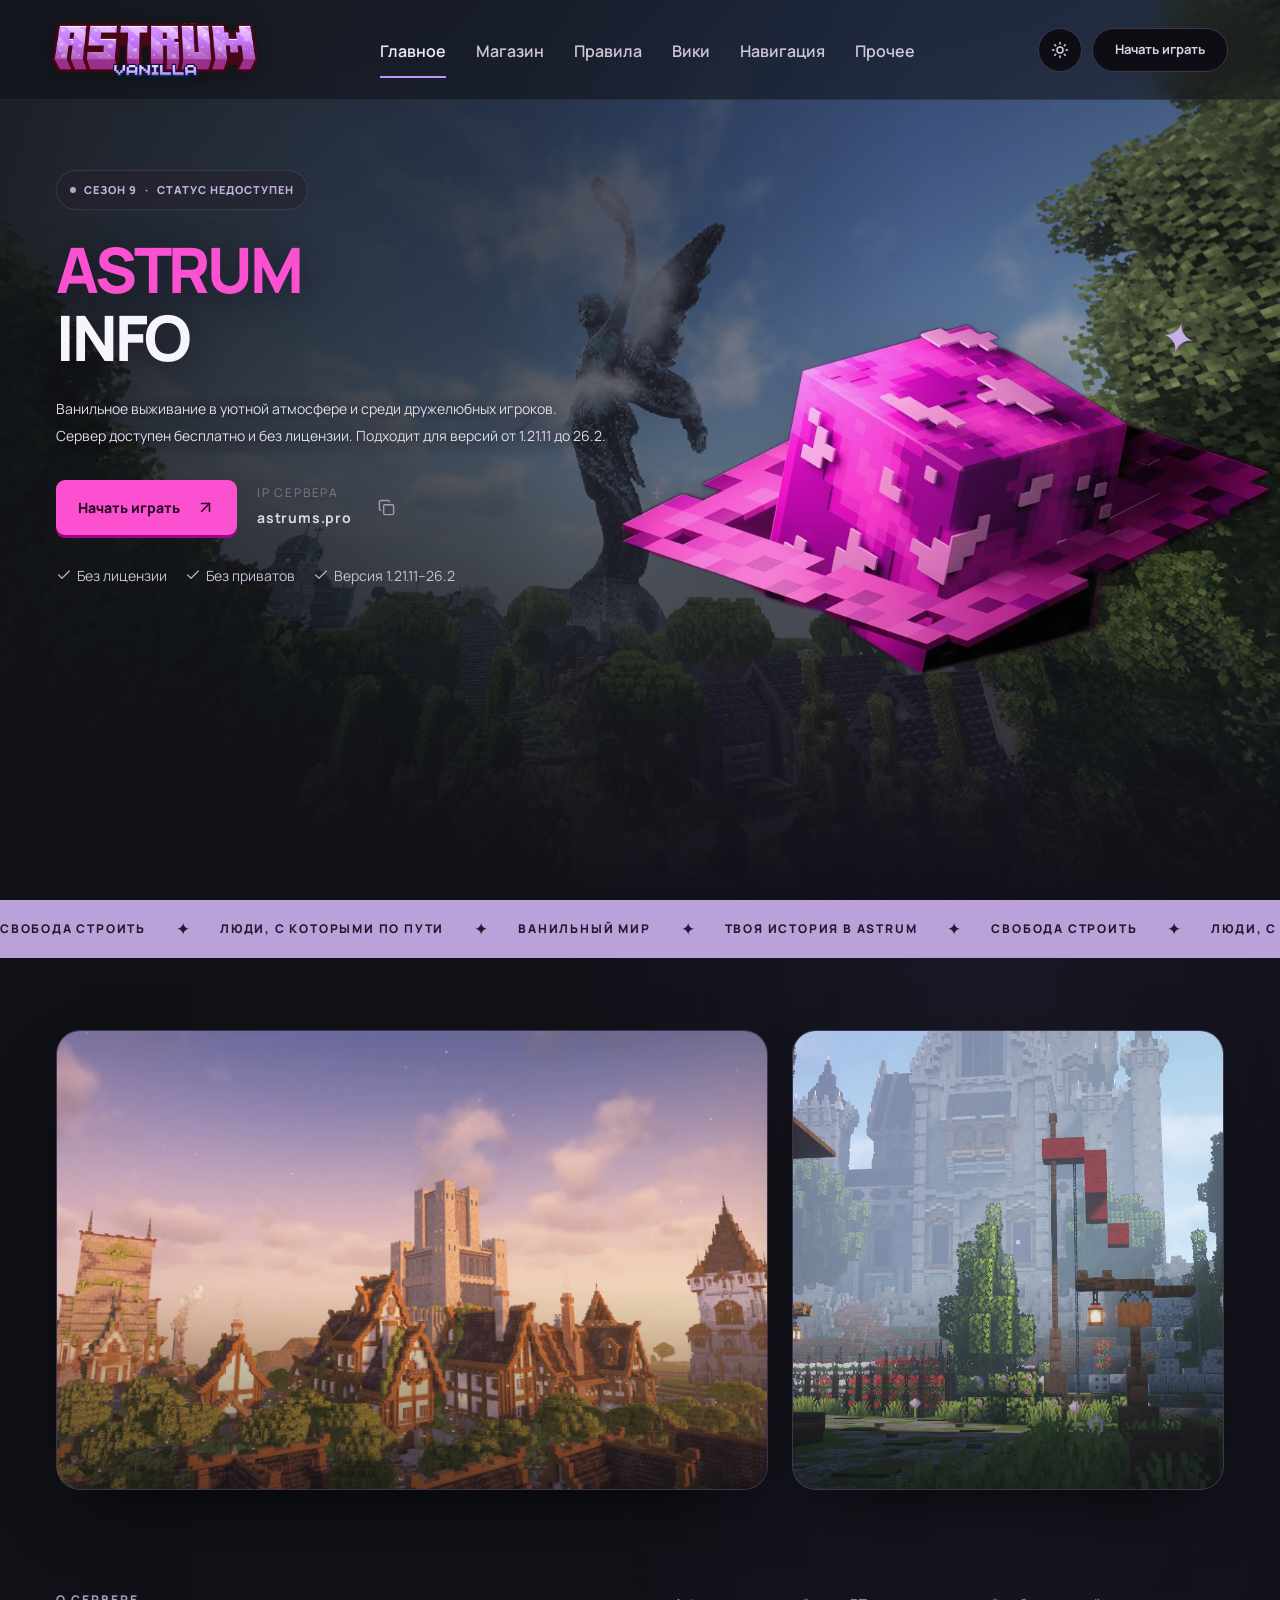
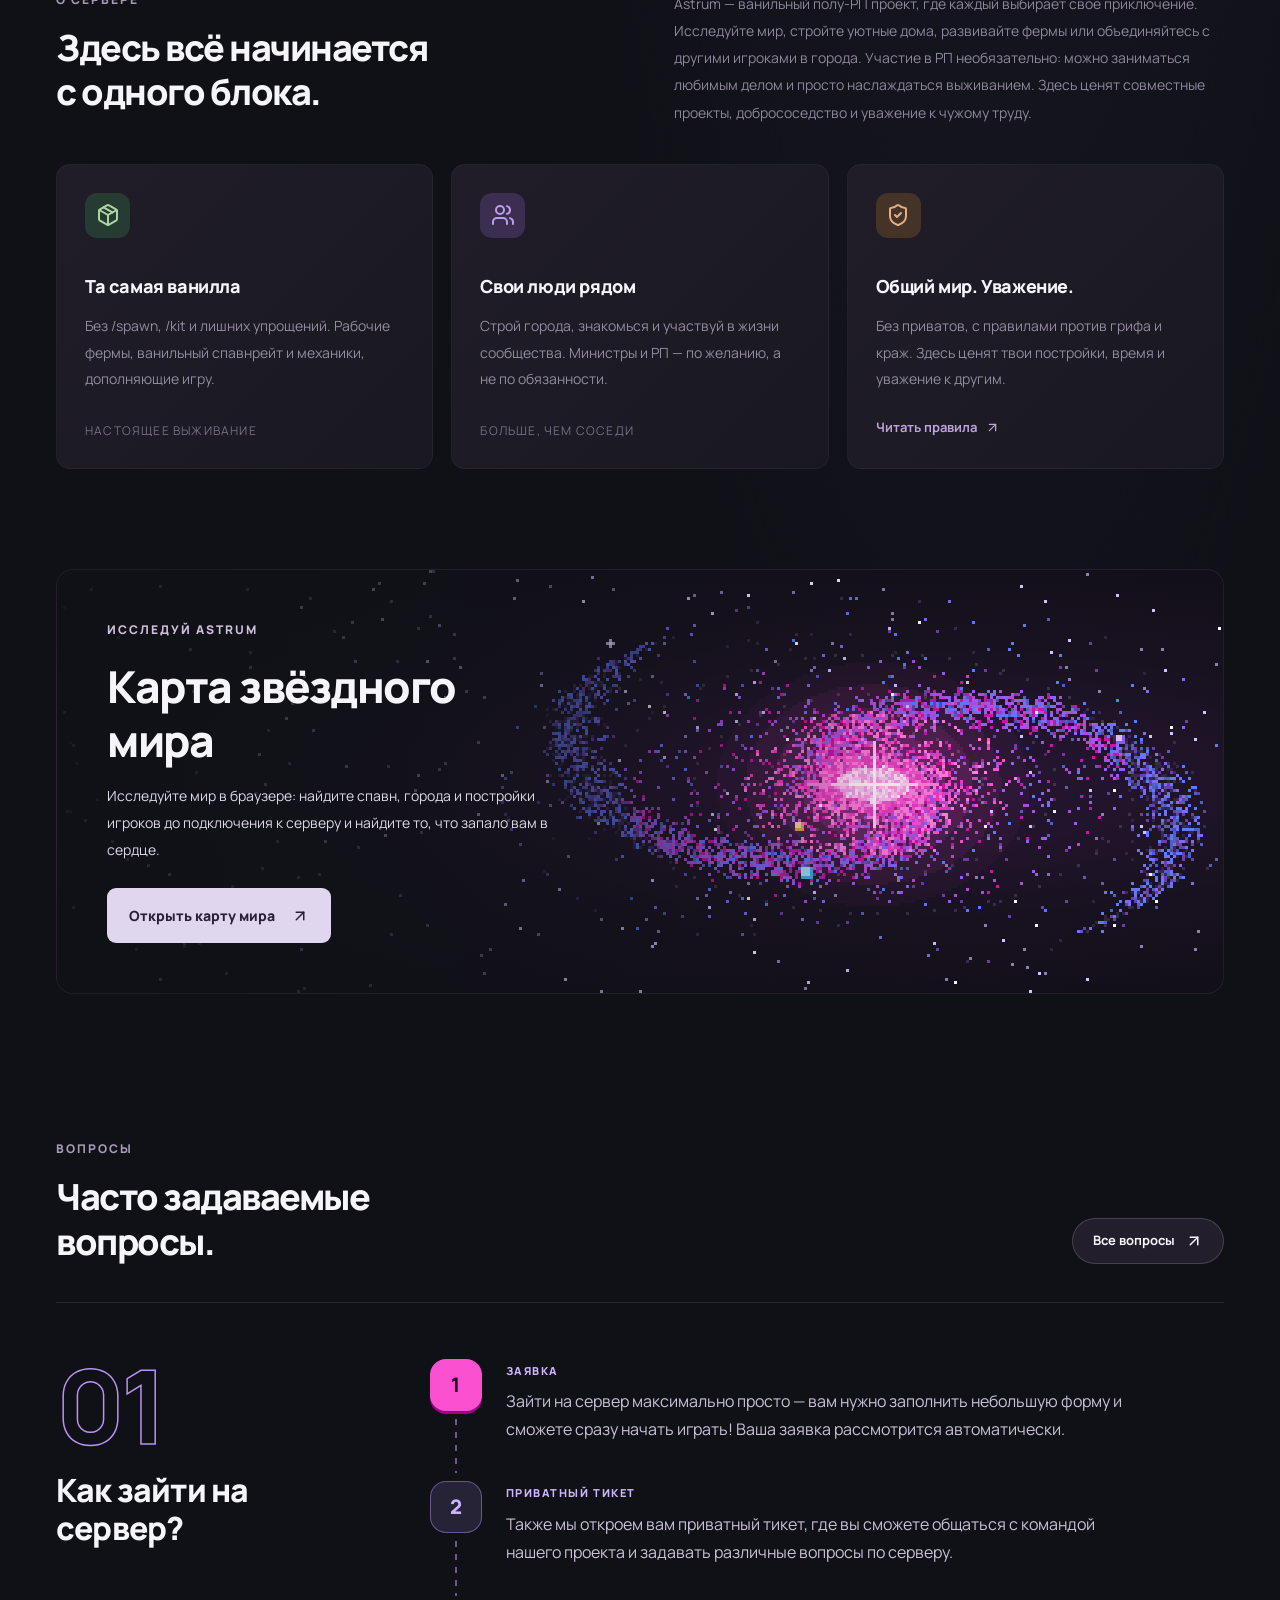
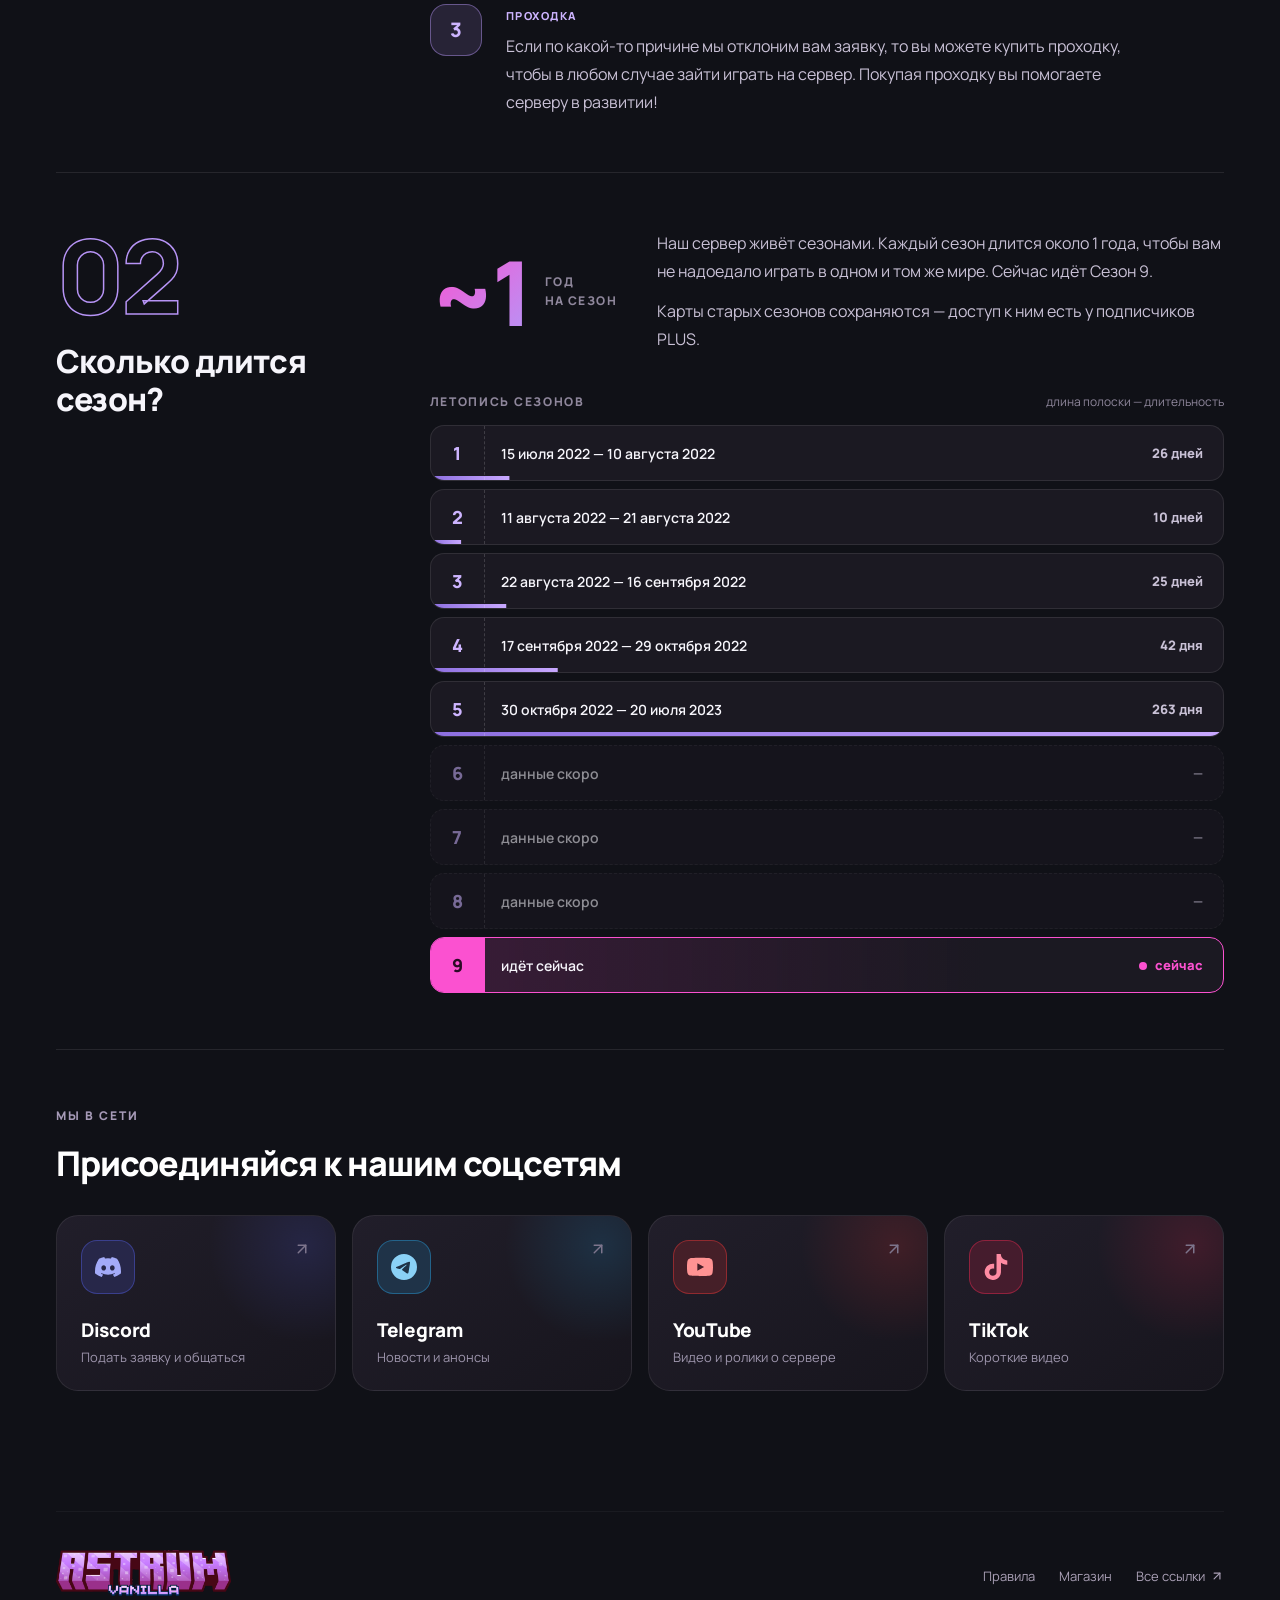
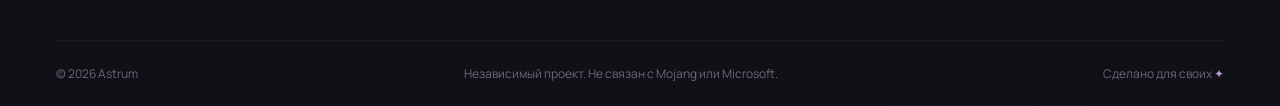
==== commit 107920a3: "Add files via upload" ====
--- a/index.html
+++ b/index.html
@@ -13,7 +13,7 @@
 <link rel="stylesheet" href="assets/css/light.css">
 </head>
 <body class="antialiased">
-<div class="astrum-site astrum-home"><header class="site-header"><a class="brand brand-logo" href="index.html" aria-label="Astrum Vanilla — на главную"><img src="assets/images/astrum-wordmark.png" alt="Astrum Vanilla" width="640" height="168"></a><nav class="main-nav" aria-label="Главная навигация"><a class="active" aria-current="page" href="index.html">Главное</a><a class="" href="shop.html">Магазин</a><a class="" href="rules.html">Правила</a><a class="" href="wiki.html">Вики</a><a class="" href="navigation.html">Навигация</a><a class="" href="more.html">Прочее</a></nav><div class="header-tools"><button class="theme-toggle" type="button" aria-label="Сменить тему: светлая или тёмная" title="Сменить тему"><svg class="icon-sun" xmlns="http://www.w3.org/2000/svg" width="18" height="18" viewBox="0 0 24 24" fill="none" stroke="currentColor" stroke-width="2" stroke-linecap="round" stroke-linejoin="round" aria-hidden="true"><circle cx="12" cy="12" r="4"></circle><path d="M12 2v2"></path><path d="M12 20v2"></path><path d="m4.93 4.93 1.41 1.41"></path><path d="m17.66 17.66 1.41 1.41"></path><path d="M2 12h2"></path><path d="M20 12h2"></path><path d="m6.34 17.66-1.41 1.41"></path><path d="m19.07 4.93-1.41 1.41"></path></svg><svg class="icon-moon" xmlns="http://www.w3.org/2000/svg" width="18" height="18" viewBox="0 0 24 24" fill="none" stroke="currentColor" stroke-width="2" stroke-linecap="round" stroke-linejoin="round" aria-hidden="true"><path d="M12 3a6 6 0 0 0 9 9 9 9 0 1 1-9-9Z"></path></svg></button><a href="https://discord.gg/phRQ59Pmp" target="_blank" rel="noopener noreferrer" class="header-cta"><span>Начать играть</span></a></div><button class="menu-toggle" aria-label="Открыть меню"><svg xmlns="http://www.w3.org/2000/svg" width="24" height="24" viewBox="0 0 24 24" fill="none" stroke="currentColor" stroke-width="2" stroke-linecap="round" stroke-linejoin="round" class="lucide lucide-menu" aria-hidden="true"><path d="M4 5h16"></path><path d="M4 12h16"></path><path d="M4 19h16"></path></svg></button></header><main><section class="hero wrap photo-hero"><img class="hero-background" src="assets/images/hero-bg.png" alt="" aria-hidden="true" fetchpriority="high"><div class="hero-copy"><span class="eyebrow season"><span class="server-status-dot is-loading"></span>СЕЗОН 9 <span class="season-divider">·</span><span class="server-online" aria-live="polite" title="Статус astrums.pro. Данные обновляются примерно раз в 5 минут.">ОНЛАЙН: …</span></span><h1><span>ASTRUM</span><br>INFO</h1><p>Ванильное выживание в уютной атмосфере и среди дружелюбных игроков. Сервер доступен бесплатно и без лицензии. Подходит для версий от 1.21.11 до 26.2.</p><div class="hero-actions"><button class="button primary">Начать играть <svg xmlns="http://www.w3.org/2000/svg" width="19" height="19" viewBox="0 0 24 24" fill="none" stroke="currentColor" stroke-width="2" stroke-linecap="round" stroke-linejoin="round" class="lucide lucide-arrow-up-right" aria-hidden="true"><path d="M7 7h10v10"></path><path d="M7 17 17 7"></path></svg></button><button class="server-address"><span><small>IP СЕРВЕРА</small><strong>astrums.pro</strong></span><svg xmlns="http://www.w3.org/2000/svg" width="17" height="17" viewBox="0 0 24 24" fill="none" stroke="currentColor" stroke-width="2" stroke-linecap="round" stroke-linejoin="round" class="lucide lucide-copy" aria-hidden="true"><rect width="14" height="14" x="8" y="8" rx="2" ry="2"></rect><path d="M4 16c-1.1 0-2-.9-2-2V4c0-1.1.9-2 2-2h10c1.1 0 2 .9 2 2"></path></svg></button></div><div class="hero-facts"><span><svg xmlns="http://www.w3.org/2000/svg" width="14" height="14" viewBox="0 0 24 24" fill="none" stroke="currentColor" stroke-width="2" stroke-linecap="round" stroke-linejoin="round" class="lucide lucide-check" aria-hidden="true"><path d="M20 6 9 17l-5-5"></path></svg> Без лицензии</span><span><svg xmlns="http://www.w3.org/2000/svg" width="14" height="14" viewBox="0 0 24 24" fill="none" stroke="currentColor" stroke-width="2" stroke-linecap="round" stroke-linejoin="round" class="lucide lucide-check" aria-hidden="true"><path d="M20 6 9 17l-5-5"></path></svg> Без приватов</span><span><svg xmlns="http://www.w3.org/2000/svg" width="14" height="14" viewBox="0 0 24 24" fill="none" stroke="currentColor" stroke-width="2" stroke-linecap="round" stroke-linejoin="round" class="lucide lucide-check" aria-hidden="true"><path d="M20 6 9 17l-5-5"></path></svg> Версия 1.21.11–26.2</span></div></div><div class="hero-visual"><div class="planet-halo"></div><span class="floating-star star-one">✦</span><span class="floating-star star-two">+</span><img class="logo-dark" src="assets/images/astrum-logo-dark.png" alt="Логотип Astrum" fetchpriority="high"><img class="logo-light" src="assets/images/astrum-logo-light.png" alt="Логотип Astrum" loading="lazy"></div></section><div class="ticker" aria-label="СВОБОДА СТРОИТЬ, ЛЮДИ, С КОТОРЫМИ ПО ПУТИ, ВАНИЛЬНЫЙ МИР, ТВОЯ ИСТОРИЯ В ASTRUM"><div class="ticker-track"><div class="ticker-group"><span>СВОБОДА СТРОИТЬ</span>✦<span>ЛЮДИ, С КОТОРЫМИ ПО ПУТИ</span>✦<span>ВАНИЛЬНЫЙ МИР</span>✦<span>ТВОЯ ИСТОРИЯ В ASTRUM</span>✦</div><div class="ticker-group" aria-hidden="true"><span>СВОБОДА СТРОИТЬ</span>✦<span>ЛЮДИ, С КОТОРЫМИ ПО ПУТИ</span>✦<span>ВАНИЛЬНЫЙ МИР</span>✦<span>ТВОЯ ИСТОРИЯ В ASTRUM</span>✦</div><div class="ticker-group" aria-hidden="true"><span>СВОБОДА СТРОИТЬ</span>✦<span>ЛЮДИ, С КОТОРЫМИ ПО ПУТИ</span>✦<span>ВАНИЛЬНЫЙ МИР</span>✦<span>ТВОЯ ИСТОРИЯ В ASTRUM</span>✦</div><div class="ticker-group" aria-hidden="true"><span>СВОБОДА СТРОИТЬ</span>✦<span>ЛЮДИ, С КОТОРЫМИ ПО ПУТИ</span>✦<span>ВАНИЛЬНЫЙ МИР</span>✦<span>ТВОЯ ИСТОРИЯ В ASTRUM</span>✦</div><div class="ticker-group" aria-hidden="true"><span>СВОБОДА СТРОИТЬ</span>✦<span>ЛЮДИ, С КОТОРЫМИ ПО ПУТИ</span>✦<span>ВАНИЛЬНЫЙ МИР</span>✦<span>ТВОЯ ИСТОРИЯ В ASTRUM</span>✦</div><div class="ticker-group" aria-hidden="true"><span>СВОБОДА СТРОИТЬ</span>✦<span>ЛЮДИ, С КОТОРЫМИ ПО ПУТИ</span>✦<span>ВАНИЛЬНЫЙ МИР</span>✦<span>ТВОЯ ИСТОРИЯ В ASTRUM</span>✦</div></div></div><section class="wrap gallery" aria-label="Скриншоты мира Astrum"><figure class="gallery-item gallery-main"><img class="gallery-img is-active" src="assets/images/slide-sunset.webp" alt="Город Astrum на закате: фахверковые дома и каменная башня над деревьями" width="1600" height="948"></figure><figure class="gallery-item gallery-side"><img class="gallery-img is-active" src="assets/images/slide-castle.webp" alt="Замок за садом с цветами и фонарями" width="1600" height="900"></figure></section><section class="section wrap about-section"><div class="section-heading"><div><span class="eyebrow">О СЕРВЕРЕ</span><h2>Здесь всё начинается<br>с одного блока.</h2></div><p>Astrum — ванильный полу-РП проект, где каждый выбирает своё приключение. Исследуйте мир, стройте уютные дома, развивайте фермы или объединяйтесь с другими игроками в города. Участие в РП необязательно: можно заниматься любимым делом и просто наслаждаться выживанием. Здесь ценят совместные проекты, добрососедство и уважение к чужому труду.</p></div><div class="feature-grid"><article class="feature-card"><span class="feature-icon green"><svg xmlns="http://www.w3.org/2000/svg" width="24" height="24" viewBox="0 0 24 24" fill="none" stroke="currentColor" stroke-width="2" stroke-linecap="round" stroke-linejoin="round" class="lucide lucide-package" aria-hidden="true"><path d="M11 21.73a2 2 0 0 0 2 0l7-4A2 2 0 0 0 21 16V8a2 2 0 0 0-1-1.73l-7-4a2 2 0 0 0-2 0l-7 4A2 2 0 0 0 3 8v8a2 2 0 0 0 1 1.73z"></path><path d="M12 22V12"></path><polyline points="3.29 7 12 12 20.71 7"></polyline><path d="m7.5 4.27 9 5.15"></path></svg></span><h3>Та самая ванилла</h3><p>Без /spawn, /kit и лишних упрощений. Рабочие фермы, ванильный спавнрейт и механики, дополняющие игру.</p><span class="card-tag">НАСТОЯЩЕЕ ВЫЖИВАНИЕ</span></article><article class="feature-card"><span class="feature-icon purple"><svg xmlns="http://www.w3.org/2000/svg" width="24" height="24" viewBox="0 0 24 24" fill="none" stroke="currentColor" stroke-width="2" stroke-linecap="round" stroke-linejoin="round" class="lucide lucide-users" aria-hidden="true"><path d="M16 21v-2a4 4 0 0 0-4-4H6a4 4 0 0 0-4 4v2"></path><path d="M16 3.128a4 4 0 0 1 0 7.744"></path><path d="M22 21v-2a4 4 0 0 0-3-3.87"></path><circle cx="9" cy="7" r="4"></circle></svg></span><h3>Свои люди рядом</h3><p>Строй города, знакомься и участвуй в жизни сообщества. Министры и РП — по желанию, а не по обязанности.</p><span class="card-tag">БОЛЬШЕ, ЧЕМ СОСЕДИ</span></article><article class="feature-card"><span class="feature-icon orange"><svg xmlns="http://www.w3.org/2000/svg" width="24" height="24" viewBox="0 0 24 24" fill="none" stroke="currentColor" stroke-width="2" stroke-linecap="round" stroke-linejoin="round" class="lucide lucide-shield-check" aria-hidden="true"><path d="M20 13c0 5-3.5 7.5-7.66 8.95a1 1 0 0 1-.67-.01C7.5 20.5 4 18 4 13V6a1 1 0 0 1 1-1c2 0 4.5-1.2 6.24-2.72a1.17 1.17 0 0 1 1.52 0C14.51 3.81 17 5 19 5a1 1 0 0 1 1 1z"></path><path d="m9 12 2 2 4-4"></path></svg></span><h3>Общий мир. Уважение.</h3><p>Без приватов, с правилами против грифа и краж. Здесь ценят твои постройки, время и уважение к другим.</p><a class="text-link" href="rules.html">Читать правила <svg xmlns="http://www.w3.org/2000/svg" width="15" height="15" viewBox="0 0 24 24" fill="none" stroke="currentColor" stroke-width="2" stroke-linecap="round" stroke-linejoin="round" class="lucide lucide-arrow-up-right" aria-hidden="true"><path d="M7 7h10v10"></path><path d="M7 17 17 7"></path></svg></a></article></div></section><section class="wrap world-banner pixel-world"><canvas class="galaxy" aria-hidden="true"></canvas><div class="world-banner-copy"><span class="eyebrow">ИССЛЕДУЙ ASTRUM</span><h2>Карта звёздного мира</h2><p>Исследуйте мир в браузере: найдите спавн, города и постройки игроков до подключения к серверу и найдите то, что запало вам в сердце.</p><a href="https://astrums.pro/map" target="_blank" rel="noopener noreferrer" class="button light">Открыть карту мира <svg xmlns="http://www.w3.org/2000/svg" width="18" height="18" viewBox="0 0 24 24" fill="none" stroke="currentColor" stroke-width="2" stroke-linecap="round" stroke-linejoin="round" class="lucide lucide-arrow-up-right" aria-hidden="true"><path d="M7 7h10v10"></path><path d="M7 17 17 7"></path></svg></a></div></section><section id="start" class="section wrap faq" aria-labelledby="faq-title"><div class="section-heading"><div><span class="eyebrow">ВОПРОСЫ</span><h2 id="faq-title">Часто задаваемые<br>вопросы.</h2></div><a class="faq-all" href="more.html">Все вопросы <svg xmlns="http://www.w3.org/2000/svg" width="18" height="18" viewBox="0 0 24 24" fill="none" stroke="currentColor" stroke-width="2" stroke-linecap="round" stroke-linejoin="round" class="lucide lucide-arrow-up-right" aria-hidden="true"><path d="M7 7h10v10"></path><path d="M7 17 17 7"></path></svg></a></div><div class="qa-list"><article class="qa qa-join"><div class="qa-side"><span class="qa-num">01</span><h3>Как зайти на сервер?</h3></div><div class="qa-main"><ol class="join-steps"><li class="join-step"><span class="join-dot" aria-hidden="true">1</span><div class="join-body"><span class="join-tag">Заявка</span><p>Зайти на сервер максимально просто — вам нужно заполнить небольшую форму и сможете сразу начать играть! Ваша заявка рассмотрится автоматически.</p></div></li><li class="join-step"><span class="join-dot" aria-hidden="true">2</span><div class="join-body"><span class="join-tag">Приватный тикет</span><p>Также мы откроем вам приватный тикет, где вы сможете общаться с командой нашего проекта и задавать различные вопросы по серверу.</p></div></li><li class="join-step"><span class="join-dot" aria-hidden="true">3</span><div class="join-body"><span class="join-tag">Проходка</span><p>Если по какой-то причине мы отклоним вам заявку, то вы можете купить проходку, чтобы в любом случае зайти играть на сервер. Покупая проходку вы помогаете серверу в развитии!</p></div></li></ol></div></article><article class="qa qa-season"><div class="qa-side"><span class="qa-num">02</span><h3>Сколько длится сезон?</h3></div><div class="qa-main"><div class="season-lead"><div class="season-stat" aria-hidden="true"><strong>~1</strong><span>год<br>на сезон</span></div><div class="season-text"><p>Наш сервер живёт сезонами. Каждый сезон длится около 1 года, чтобы вам не надоедало играть в одном и том же мире. Сейчас идёт Сезон 9.</p><p>Карты старых сезонов сохраняются — доступ к ним есть у подписчиков PLUS.</p></div></div><div class="ledger-head"><h4>Летопись сезонов</h4><span>длина полоски — длительность</span></div><ol class="ledger"><li class="ledger-row" style="--w:0.099"><span class="ledger-no">1</span><span class="ledger-dates">15 июля 2022 — 10 августа 2022</span><span class="ledger-days">26 дней</span></li><li class="ledger-row" style="--w:0.038"><span class="ledger-no">2</span><span class="ledger-dates">11 августа 2022 — 21 августа 2022</span><span class="ledger-days">10 дней</span></li><li class="ledger-row" style="--w:0.095"><span class="ledger-no">3</span><span class="ledger-dates">22 августа 2022 — 16 сентября 2022</span><span class="ledger-days">25 дней</span></li><li class="ledger-row" style="--w:0.16"><span class="ledger-no">4</span><span class="ledger-dates">17 сентября 2022 — 29 октября 2022</span><span class="ledger-days">42 дня</span></li><li class="ledger-row" style="--w:1.0" title="Это 8 месяцев и 20 дней"><span class="ledger-no">5</span><span class="ledger-dates">30 октября 2022 — 20 июля 2023</span><span class="ledger-days">263 дня</span></li><li class="ledger-row is-unknown"><span class="ledger-no">6</span><span class="ledger-dates">данные скоро</span><span class="ledger-days">—</span></li><li class="ledger-row is-unknown"><span class="ledger-no">7</span><span class="ledger-dates">данные скоро</span><span class="ledger-days">—</span></li><li class="ledger-row is-unknown"><span class="ledger-no">8</span><span class="ledger-dates">данные скоро</span><span class="ledger-days">—</span></li><li class="ledger-row is-now"><span class="ledger-no">9</span><span class="ledger-dates">идёт сейчас</span><span class="ledger-days"><i class="ledger-pulse" aria-hidden="true"></i>сейчас</span></li></ol></div></article></div><div class="faq-links"><div class="faq-links-head"><span class="eyebrow">МЫ В СЕТИ</span><h3>Присоединяйся к нашим соцсетям</h3></div><div class="social-grid"><a class="social-card social-discord" href="https://discord.gg/phRQ59Pmp" target="_blank" rel="noopener noreferrer"><span class="social-icon"><svg xmlns="http://www.w3.org/2000/svg" width="26" height="26" viewBox="0 0 24 24" fill="currentColor" aria-hidden="true"><path d="M20.317 4.37a19.8 19.8 0 0 0-4.885-1.515.074.074 0 0 0-.079.037c-.21.375-.444.864-.608 1.25a18.3 18.3 0 0 0-5.487 0 13 13 0 0 0-.617-1.25.08.08 0 0 0-.079-.037A19.7 19.7 0 0 0 3.677 4.37a.1.1 0 0 0-.032.027C.533 9.046-.32 13.58.099 18.057a.08.08 0 0 0 .031.057 19.9 19.9 0 0 0 5.993 3.03.08.08 0 0 0 .084-.028c.462-.63.874-1.295 1.226-1.994a.076.076 0 0 0-.041-.106 13 13 0 0 1-1.872-.892.077.077 0 0 1-.008-.128 10 10 0 0 0 .372-.292.07.07 0 0 1 .077-.01c3.928 1.793 8.18 1.793 12.062 0a.07.07 0 0 1 .078.01c.12.098.246.198.373.292a.077.077 0 0 1-.006.127 12.3 12.3 0 0 1-1.873.892.077.077 0 0 0-.041.107c.36.698.772 1.362 1.225 1.993a.08.08 0 0 0 .084.028 19.8 19.8 0 0 0 6.002-3.03.08.08 0 0 0 .032-.054c.5-5.177-.838-9.674-3.549-13.66a.06.06 0 0 0-.031-.03M8.02 15.33c-1.182 0-2.157-1.085-2.157-2.419 0-1.333.956-2.419 2.157-2.419 1.21 0 2.176 1.096 2.157 2.42 0 1.333-.956 2.418-2.157 2.418m7.975 0c-1.183 0-2.157-1.085-2.157-2.419 0-1.333.955-2.419 2.157-2.419 1.21 0 2.176 1.096 2.157 2.42 0 1.333-.946 2.418-2.157 2.418"/></svg></span><span class="social-text"><strong>Discord</strong><small>Подать заявку и общаться</small></span><svg class="social-arrow" xmlns="http://www.w3.org/2000/svg" width="18" height="18" viewBox="0 0 24 24" fill="none" stroke="currentColor" stroke-width="2" stroke-linecap="round" stroke-linejoin="round" aria-hidden="true"><path d="M7 7h10v10"></path><path d="M7 17 17 7"></path></svg></a><a class="social-card social-telegram" href="https://t.me/ast_mc" target="_blank" rel="noopener noreferrer"><span class="social-icon"><svg xmlns="http://www.w3.org/2000/svg" width="26" height="26" viewBox="0 0 24 24" fill="currentColor" aria-hidden="true"><path d="M11.944 0A12 12 0 0 0 0 12a12 12 0 0 0 12 12 12 12 0 0 0 12-12A12 12 0 0 0 12 0zm4.962 7.224c.1-.002.321.023.465.14a.5.5 0 0 1 .171.325c.016.093.036.306.02.472-.18 1.898-.962 6.502-1.36 8.627-.168.9-.499 1.201-.82 1.23-.696.065-1.225-.46-1.9-.902-1.056-.693-1.653-1.124-2.678-1.8-1.185-.78-.417-1.21.258-1.91.177-.184 3.247-2.977 3.307-3.23.007-.032.014-.15-.056-.212s-.174-.041-.249-.024q-.159.037-5.061 3.345-.72.495-1.302.48c-.428-.008-1.252-.241-1.865-.44-.752-.245-1.349-.374-1.297-.789q.04-.324.893-.663 5.247-2.286 6.998-3.014c3.332-1.386 4.025-1.627 4.476-1.635"/></svg></span><span class="social-text"><strong>Telegram</strong><small>Новости и анонсы</small></span><svg class="social-arrow" xmlns="http://www.w3.org/2000/svg" width="18" height="18" viewBox="0 0 24 24" fill="none" stroke="currentColor" stroke-width="2" stroke-linecap="round" stroke-linejoin="round" aria-hidden="true"><path d="M7 7h10v10"></path><path d="M7 17 17 7"></path></svg></a><a class="social-card social-youtube" href="https://www.youtube.com/@Astrum_mc" target="_blank" rel="noopener noreferrer"><span class="social-icon"><svg xmlns="http://www.w3.org/2000/svg" width="26" height="26" viewBox="0 0 24 24" fill="currentColor" aria-hidden="true"><path d="M23.498 6.186a3.02 3.02 0 0 0-2.122-2.136C19.505 3.545 12 3.545 12 3.545s-7.505 0-9.377.505A3.02 3.02 0 0 0 .502 6.186C0 8.07 0 12 0 12s0 3.93.502 5.814a3.02 3.02 0 0 0 2.122 2.136c1.871.505 9.376.505 9.376.505s7.505 0 9.377-.505a3.02 3.02 0 0 0 2.122-2.136C24 15.93 24 12 24 12s0-3.93-.502-5.814M9.545 15.568V8.432L15.818 12z"/></svg></span><span class="social-text"><strong>YouTube</strong><small>Видео и ролики о сервере</small></span><svg class="social-arrow" xmlns="http://www.w3.org/2000/svg" width="18" height="18" viewBox="0 0 24 24" fill="none" stroke="currentColor" stroke-width="2" stroke-linecap="round" stroke-linejoin="round" aria-hidden="true"><path d="M7 7h10v10"></path><path d="M7 17 17 7"></path></svg></a><a class="social-card social-tiktok" href="https://www.tiktok.com/" target="_blank" rel="noopener noreferrer"><span class="social-icon"><svg xmlns="http://www.w3.org/2000/svg" width="26" height="26" viewBox="0 0 24 24" fill="currentColor" aria-hidden="true"><path d="M12.525.02c1.31-.02 2.61-.01 3.91-.02.08 1.53.63 3.09 1.75 4.17 1.12 1.11 2.7 1.62 4.24 1.79v4.03c-1.44-.05-2.89-.35-4.2-.97-.57-.26-1.1-.59-1.62-.93-.01 2.92.01 5.84-.02 8.75-.08 1.4-.54 2.79-1.35 3.94-1.31 1.92-3.58 3.17-5.91 3.21-1.43.08-2.86-.31-4.08-1.03-2.02-1.19-3.44-3.37-3.65-5.71-.02-.5-.03-1-.01-1.49.18-1.9 1.12-3.72 2.58-4.96 1.66-1.44 3.98-2.13 6.15-1.72.02 1.48-.04 2.96-.04 4.44-.99-.32-2.15-.23-3.02.37-.63.41-1.11 1.04-1.36 1.75-.21.51-.15 1.07-.14 1.61.24 1.64 1.82 3.02 3.5 2.87 1.12-.01 2.19-.66 2.77-1.61.19-.33.4-.67.41-1.06.1-1.79.06-3.57.07-5.36.01-4.03-.01-8.05.02-12.07"/></svg></span><span class="social-text"><strong>TikTok</strong><small>Короткие видео</small></span><svg class="social-arrow" xmlns="http://www.w3.org/2000/svg" width="18" height="18" viewBox="0 0 24 24" fill="none" stroke="currentColor" stroke-width="2" stroke-linecap="round" stroke-linejoin="round" aria-hidden="true"><path d="M7 7h10v10"></path><path d="M7 17 17 7"></path></svg></a></div></div></section></main><footer class="site-footer wrap"><div class="footer-top"><div class="footer-brand"><a class="brand brand-logo footer-logo" href="index.html" aria-label="Astrum Vanilla — на главную"><img src="assets/images/astrum-wordmark.png" alt="Astrum Vanilla" width="640" height="168" loading="lazy"></a></div><div class="footer-links"><a href="rules.html">Правила</a><a href="shop.html">Магазин</a><a href="navigation.html">Все ссылки <svg xmlns="http://www.w3.org/2000/svg" width="14" height="14" viewBox="0 0 24 24" fill="none" stroke="currentColor" stroke-width="2" stroke-linecap="round" stroke-linejoin="round" class="lucide lucide-arrow-up-right" aria-hidden="true"><path d="M7 7h10v10"></path><path d="M7 17 17 7"></path></svg></a></div></div><div class="footer-bottom"><span>© 2026 Astrum</span><span>Независимый проект. Не связан с Mojang или Microsoft.</span><span>Сделано для своих <span class="accent">✦</span></span></div></footer></div>
+<div class="astrum-site astrum-home"><header class="site-header"><a class="brand brand-logo" href="index.html" aria-label="Astrum Vanilla — на главную"><img src="assets/images/astrum-wordmark.png" alt="Astrum Vanilla" width="640" height="168"></a><nav class="main-nav" aria-label="Главная навигация"><a class="active" aria-current="page" href="index.html">Главное</a><a class="" href="shop.html">Магазин</a><a class="" href="rules.html">Правила</a><a class="" href="wiki.html">Вики</a><a class="" href="navigation.html">Навигация</a><a class="" href="more.html">Прочее</a></nav><div class="header-tools"><button class="theme-toggle" type="button" aria-label="Сменить тему: светлая или тёмная" title="Сменить тему"><svg class="icon-sun" xmlns="http://www.w3.org/2000/svg" width="18" height="18" viewBox="0 0 24 24" fill="none" stroke="currentColor" stroke-width="2" stroke-linecap="round" stroke-linejoin="round" aria-hidden="true"><circle cx="12" cy="12" r="4"></circle><path d="M12 2v2"></path><path d="M12 20v2"></path><path d="m4.93 4.93 1.41 1.41"></path><path d="m17.66 17.66 1.41 1.41"></path><path d="M2 12h2"></path><path d="M20 12h2"></path><path d="m6.34 17.66-1.41 1.41"></path><path d="m19.07 4.93-1.41 1.41"></path></svg><svg class="icon-moon" xmlns="http://www.w3.org/2000/svg" width="18" height="18" viewBox="0 0 24 24" fill="none" stroke="currentColor" stroke-width="2" stroke-linecap="round" stroke-linejoin="round" aria-hidden="true"><path d="M12 3a6 6 0 0 0 9 9 9 9 0 1 1-9-9Z"></path></svg></button><a href="https://discord.gg/phRQ59Pmp" target="_blank" rel="noopener noreferrer" class="header-cta"><span>Начать играть</span></a></div><button class="menu-toggle" aria-label="Открыть меню"><svg xmlns="http://www.w3.org/2000/svg" width="24" height="24" viewBox="0 0 24 24" fill="none" stroke="currentColor" stroke-width="2" stroke-linecap="round" stroke-linejoin="round" class="lucide lucide-menu" aria-hidden="true"><path d="M4 5h16"></path><path d="M4 12h16"></path><path d="M4 19h16"></path></svg></button></header><main><section class="hero wrap photo-hero"><img class="hero-background" src="assets/images/hero-bg.png" alt="" aria-hidden="true" fetchpriority="high"><div class="hero-copy"><span class="eyebrow season"><span class="server-status-dot is-loading"></span>СЕЗОН 9 <span class="season-divider">·</span><span class="server-online" aria-live="polite" title="Статус astrums.pro. Данные обновляются примерно раз в 5 минут.">ОНЛАЙН: …</span></span><h1><span>ASTRUM</span><br>INFO</h1><p>Ванильное выживание в уютной атмосфере и среди дружелюбных игроков. Сервер доступен бесплатно и без лицензии. Подходит для версий от 1.21.11 до 26.2.</p><div class="hero-actions"><button class="button primary">Начать играть <svg xmlns="http://www.w3.org/2000/svg" width="19" height="19" viewBox="0 0 24 24" fill="none" stroke="currentColor" stroke-width="2" stroke-linecap="round" stroke-linejoin="round" class="lucide lucide-arrow-up-right" aria-hidden="true"><path d="M7 7h10v10"></path><path d="M7 17 17 7"></path></svg></button><button class="server-address"><span><small>IP СЕРВЕРА</small><strong>astrums.pro</strong></span><svg xmlns="http://www.w3.org/2000/svg" width="17" height="17" viewBox="0 0 24 24" fill="none" stroke="currentColor" stroke-width="2" stroke-linecap="round" stroke-linejoin="round" class="lucide lucide-copy" aria-hidden="true"><rect width="14" height="14" x="8" y="8" rx="2" ry="2"></rect><path d="M4 16c-1.1 0-2-.9-2-2V4c0-1.1.9-2 2-2h10c1.1 0 2 .9 2 2"></path></svg></button></div><div class="hero-facts"><span><svg xmlns="http://www.w3.org/2000/svg" width="14" height="14" viewBox="0 0 24 24" fill="none" stroke="currentColor" stroke-width="2" stroke-linecap="round" stroke-linejoin="round" class="lucide lucide-check" aria-hidden="true"><path d="M20 6 9 17l-5-5"></path></svg> Без лицензии</span><span><svg xmlns="http://www.w3.org/2000/svg" width="14" height="14" viewBox="0 0 24 24" fill="none" stroke="currentColor" stroke-width="2" stroke-linecap="round" stroke-linejoin="round" class="lucide lucide-check" aria-hidden="true"><path d="M20 6 9 17l-5-5"></path></svg> Без приватов</span><span><svg xmlns="http://www.w3.org/2000/svg" width="14" height="14" viewBox="0 0 24 24" fill="none" stroke="currentColor" stroke-width="2" stroke-linecap="round" stroke-linejoin="round" class="lucide lucide-check" aria-hidden="true"><path d="M20 6 9 17l-5-5"></path></svg> Версия 1.21.11–26.2</span></div></div><div class="hero-visual"><span class="floating-star star-one">✦</span><span class="floating-star star-two">+</span><img class="logo-dark" src="assets/images/astrum-logo-dark.png" alt="Логотип Astrum" fetchpriority="high"><img class="logo-light" src="assets/images/astrum-logo-light.png" alt="Логотип Astrum" loading="lazy"></div></section><div class="ticker" aria-label="СВОБОДА СТРОИТЬ, ЛЮДИ, С КОТОРЫМИ ПО ПУТИ, ВАНИЛЬНЫЙ МИР, ТВОЯ ИСТОРИЯ В ASTRUM"><div class="ticker-track"><div class="ticker-group"><span>СВОБОДА СТРОИТЬ</span>✦<span>ЛЮДИ, С КОТОРЫМИ ПО ПУТИ</span>✦<span>ВАНИЛЬНЫЙ МИР</span>✦<span>ТВОЯ ИСТОРИЯ В ASTRUM</span>✦</div><div class="ticker-group" aria-hidden="true"><span>СВОБОДА СТРОИТЬ</span>✦<span>ЛЮДИ, С КОТОРЫМИ ПО ПУТИ</span>✦<span>ВАНИЛЬНЫЙ МИР</span>✦<span>ТВОЯ ИСТОРИЯ В ASTRUM</span>✦</div><div class="ticker-group" aria-hidden="true"><span>СВОБОДА СТРОИТЬ</span>✦<span>ЛЮДИ, С КОТОРЫМИ ПО ПУТИ</span>✦<span>ВАНИЛЬНЫЙ МИР</span>✦<span>ТВОЯ ИСТОРИЯ В ASTRUM</span>✦</div><div class="ticker-group" aria-hidden="true"><span>СВОБОДА СТРОИТЬ</span>✦<span>ЛЮДИ, С КОТОРЫМИ ПО ПУТИ</span>✦<span>ВАНИЛЬНЫЙ МИР</span>✦<span>ТВОЯ ИСТОРИЯ В ASTRUM</span>✦</div><div class="ticker-group" aria-hidden="true"><span>СВОБОДА СТРОИТЬ</span>✦<span>ЛЮДИ, С КОТОРЫМИ ПО ПУТИ</span>✦<span>ВАНИЛЬНЫЙ МИР</span>✦<span>ТВОЯ ИСТОРИЯ В ASTRUM</span>✦</div><div class="ticker-group" aria-hidden="true"><span>СВОБОДА СТРОИТЬ</span>✦<span>ЛЮДИ, С КОТОРЫМИ ПО ПУТИ</span>✦<span>ВАНИЛЬНЫЙ МИР</span>✦<span>ТВОЯ ИСТОРИЯ В ASTRUM</span>✦</div></div></div><section class="wrap gallery" aria-label="Скриншоты мира Astrum"><figure class="gallery-item gallery-main"><img class="gallery-img is-active" src="assets/images/slide-sunset.webp" alt="Город Astrum на закате: фахверковые дома и каменная башня над деревьями" width="1600" height="948"></figure><figure class="gallery-item gallery-side"><img class="gallery-img is-active" src="assets/images/slide-castle.webp" alt="Замок за садом с цветами и фонарями" width="1600" height="900"></figure></section><section class="section wrap about-section"><div class="section-heading"><div><span class="eyebrow">О СЕРВЕРЕ</span><h2>Здесь всё начинается<br>с одного блока.</h2></div><p>Astrum — ванильный полу-РП проект, где каждый выбирает своё приключение. Исследуйте мир, стройте уютные дома, развивайте фермы или объединяйтесь с другими игроками в города. Участие в РП необязательно: можно заниматься любимым делом и просто наслаждаться выживанием. Здесь ценят совместные проекты, добрососедство и уважение к чужому труду.</p></div><div class="feature-grid"><article class="feature-card"><span class="feature-icon green"><svg xmlns="http://www.w3.org/2000/svg" width="24" height="24" viewBox="0 0 24 24" fill="none" stroke="currentColor" stroke-width="2" stroke-linecap="round" stroke-linejoin="round" class="lucide lucide-package" aria-hidden="true"><path d="M11 21.73a2 2 0 0 0 2 0l7-4A2 2 0 0 0 21 16V8a2 2 0 0 0-1-1.73l-7-4a2 2 0 0 0-2 0l-7 4A2 2 0 0 0 3 8v8a2 2 0 0 0 1 1.73z"></path><path d="M12 22V12"></path><polyline points="3.29 7 12 12 20.71 7"></polyline><path d="m7.5 4.27 9 5.15"></path></svg></span><h3>Та самая ванилла</h3><p>Без /spawn, /kit и лишних упрощений. Рабочие фермы, ванильный спавнрейт и механики, дополняющие игру.</p><span class="card-tag">НАСТОЯЩЕЕ ВЫЖИВАНИЕ</span></article><article class="feature-card"><span class="feature-icon purple"><svg xmlns="http://www.w3.org/2000/svg" width="24" height="24" viewBox="0 0 24 24" fill="none" stroke="currentColor" stroke-width="2" stroke-linecap="round" stroke-linejoin="round" class="lucide lucide-users" aria-hidden="true"><path d="M16 21v-2a4 4 0 0 0-4-4H6a4 4 0 0 0-4 4v2"></path><path d="M16 3.128a4 4 0 0 1 0 7.744"></path><path d="M22 21v-2a4 4 0 0 0-3-3.87"></path><circle cx="9" cy="7" r="4"></circle></svg></span><h3>Свои люди рядом</h3><p>Строй города, знакомься и участвуй в жизни сообщества. Министры и РП — по желанию, а не по обязанности.</p><span class="card-tag">БОЛЬШЕ, ЧЕМ СОСЕДИ</span></article><article class="feature-card"><span class="feature-icon orange"><svg xmlns="http://www.w3.org/2000/svg" width="24" height="24" viewBox="0 0 24 24" fill="none" stroke="currentColor" stroke-width="2" stroke-linecap="round" stroke-linejoin="round" class="lucide lucide-shield-check" aria-hidden="true"><path d="M20 13c0 5-3.5 7.5-7.66 8.95a1 1 0 0 1-.67-.01C7.5 20.5 4 18 4 13V6a1 1 0 0 1 1-1c2 0 4.5-1.2 6.24-2.72a1.17 1.17 0 0 1 1.52 0C14.51 3.81 17 5 19 5a1 1 0 0 1 1 1z"></path><path d="m9 12 2 2 4-4"></path></svg></span><h3>Общий мир. Уважение.</h3><p>Без приватов, с правилами против грифа и краж. Здесь ценят твои постройки, время и уважение к другим.</p><a class="text-link" href="rules.html">Читать правила <svg xmlns="http://www.w3.org/2000/svg" width="15" height="15" viewBox="0 0 24 24" fill="none" stroke="currentColor" stroke-width="2" stroke-linecap="round" stroke-linejoin="round" class="lucide lucide-arrow-up-right" aria-hidden="true"><path d="M7 7h10v10"></path><path d="M7 17 17 7"></path></svg></a></article></div></section><section class="wrap world-banner pixel-world"><canvas class="galaxy" aria-hidden="true"></canvas><div class="world-banner-copy"><span class="eyebrow">ИССЛЕДУЙ ASTRUM</span><h2>Карта звёздного мира</h2><p>Исследуйте мир в браузере: найдите спавн, города и постройки игроков до подключения к серверу и найдите то, что запало вам в сердце.</p><a href="https://astrums.pro/map" target="_blank" rel="noopener noreferrer" class="button light">Открыть карту мира <svg xmlns="http://www.w3.org/2000/svg" width="18" height="18" viewBox="0 0 24 24" fill="none" stroke="currentColor" stroke-width="2" stroke-linecap="round" stroke-linejoin="round" class="lucide lucide-arrow-up-right" aria-hidden="true"><path d="M7 7h10v10"></path><path d="M7 17 17 7"></path></svg></a></div></section><section id="start" class="section wrap faq" aria-labelledby="faq-title"><div class="section-heading"><div><span class="eyebrow">ВОПРОСЫ</span><h2 id="faq-title">Часто задаваемые<br>вопросы.</h2></div><a class="faq-all" href="more.html">Все вопросы <svg xmlns="http://www.w3.org/2000/svg" width="18" height="18" viewBox="0 0 24 24" fill="none" stroke="currentColor" stroke-width="2" stroke-linecap="round" stroke-linejoin="round" class="lucide lucide-arrow-up-right" aria-hidden="true"><path d="M7 7h10v10"></path><path d="M7 17 17 7"></path></svg></a></div><div class="qa-list"><article class="qa qa-join"><div class="qa-side"><span class="qa-num">01</span><h3>Как зайти на сервер?</h3></div><div class="qa-main"><ol class="join-steps"><li class="join-step"><span class="join-dot" aria-hidden="true">1</span><div class="join-body"><span class="join-tag">Заявка</span><p>Зайти на сервер максимально просто — вам нужно заполнить небольшую форму и сможете сразу начать играть! Ваша заявка рассмотрится автоматически.</p></div></li><li class="join-step"><span class="join-dot" aria-hidden="true">2</span><div class="join-body"><span class="join-tag">Приватный тикет</span><p>Также мы откроем вам приватный тикет, где вы сможете общаться с командой нашего проекта и задавать различные вопросы по серверу.</p></div></li><li class="join-step"><span class="join-dot" aria-hidden="true">3</span><div class="join-body"><span class="join-tag">Проходка</span><p>Если по какой-то причине мы отклоним вам заявку, то вы можете купить проходку, чтобы в любом случае зайти играть на сервер. Покупая проходку вы помогаете серверу в развитии!</p></div></li></ol></div></article><article class="qa qa-season"><div class="qa-side"><span class="qa-num">02</span><h3>Сколько длится сезон?</h3></div><div class="qa-main"><div class="season-lead"><div class="season-stat" aria-hidden="true"><strong>~1</strong><span>год<br>на сезон</span></div><div class="season-text"><p>Наш сервер живёт сезонами. Каждый сезон длится около 1 года, чтобы вам не надоедало играть в одном и том же мире. Сейчас идёт Сезон 9.</p><p>Карты старых сезонов сохраняются — доступ к ним есть у подписчиков PLUS.</p></div></div><div class="ledger-head"><h4>Летопись сезонов</h4><span>длина полоски — длительность</span></div><ol class="ledger"><li class="ledger-row" style="--w:0.099"><span class="ledger-no">1</span><span class="ledger-dates">15 июля 2022 — 10 августа 2022</span><span class="ledger-days">26 дней</span></li><li class="ledger-row" style="--w:0.038"><span class="ledger-no">2</span><span class="ledger-dates">11 августа 2022 — 21 августа 2022</span><span class="ledger-days">10 дней</span></li><li class="ledger-row" style="--w:0.095"><span class="ledger-no">3</span><span class="ledger-dates">22 августа 2022 — 16 сентября 2022</span><span class="ledger-days">25 дней</span></li><li class="ledger-row" style="--w:0.16"><span class="ledger-no">4</span><span class="ledger-dates">17 сентября 2022 — 29 октября 2022</span><span class="ledger-days">42 дня</span></li><li class="ledger-row" style="--w:1.0" title="Это 8 месяцев и 20 дней"><span class="ledger-no">5</span><span class="ledger-dates">30 октября 2022 — 20 июля 2023</span><span class="ledger-days">263 дня</span></li><li class="ledger-row is-unknown"><span class="ledger-no">6</span><span class="ledger-dates">данные скоро</span><span class="ledger-days">—</span></li><li class="ledger-row is-unknown"><span class="ledger-no">7</span><span class="ledger-dates">данные скоро</span><span class="ledger-days">—</span></li><li class="ledger-row is-unknown"><span class="ledger-no">8</span><span class="ledger-dates">данные скоро</span><span class="ledger-days">—</span></li><li class="ledger-row is-now"><span class="ledger-no">9</span><span class="ledger-dates">идёт сейчас</span><span class="ledger-days"><i class="ledger-pulse" aria-hidden="true"></i>сейчас</span></li></ol></div></article></div><div class="faq-links"><div class="faq-links-head"><span class="eyebrow">МЫ В СЕТИ</span><h3>Присоединяйся к нашим соцсетям</h3></div><div class="social-grid"><a class="social-card social-discord" href="https://discord.gg/phRQ59Pmp" target="_blank" rel="noopener noreferrer"><span class="social-icon"><svg xmlns="http://www.w3.org/2000/svg" width="26" height="26" viewBox="0 0 24 24" fill="currentColor" aria-hidden="true"><path d="M20.317 4.37a19.8 19.8 0 0 0-4.885-1.515.074.074 0 0 0-.079.037c-.21.375-.444.864-.608 1.25a18.3 18.3 0 0 0-5.487 0 13 13 0 0 0-.617-1.25.08.08 0 0 0-.079-.037A19.7 19.7 0 0 0 3.677 4.37a.1.1 0 0 0-.032.027C.533 9.046-.32 13.58.099 18.057a.08.08 0 0 0 .031.057 19.9 19.9 0 0 0 5.993 3.03.08.08 0 0 0 .084-.028c.462-.63.874-1.295 1.226-1.994a.076.076 0 0 0-.041-.106 13 13 0 0 1-1.872-.892.077.077 0 0 1-.008-.128 10 10 0 0 0 .372-.292.07.07 0 0 1 .077-.01c3.928 1.793 8.18 1.793 12.062 0a.07.07 0 0 1 .078.01c.12.098.246.198.373.292a.077.077 0 0 1-.006.127 12.3 12.3 0 0 1-1.873.892.077.077 0 0 0-.041.107c.36.698.772 1.362 1.225 1.993a.08.08 0 0 0 .084.028 19.8 19.8 0 0 0 6.002-3.03.08.08 0 0 0 .032-.054c.5-5.177-.838-9.674-3.549-13.66a.06.06 0 0 0-.031-.03M8.02 15.33c-1.182 0-2.157-1.085-2.157-2.419 0-1.333.956-2.419 2.157-2.419 1.21 0 2.176 1.096 2.157 2.42 0 1.333-.956 2.418-2.157 2.418m7.975 0c-1.183 0-2.157-1.085-2.157-2.419 0-1.333.955-2.419 2.157-2.419 1.21 0 2.176 1.096 2.157 2.42 0 1.333-.946 2.418-2.157 2.418"/></svg></span><span class="social-text"><strong>Discord</strong><small>Подать заявку и общаться</small></span><svg class="social-arrow" xmlns="http://www.w3.org/2000/svg" width="18" height="18" viewBox="0 0 24 24" fill="none" stroke="currentColor" stroke-width="2" stroke-linecap="round" stroke-linejoin="round" aria-hidden="true"><path d="M7 7h10v10"></path><path d="M7 17 17 7"></path></svg></a><a class="social-card social-telegram" href="https://t.me/ast_mc" target="_blank" rel="noopener noreferrer"><span class="social-icon"><svg xmlns="http://www.w3.org/2000/svg" width="26" height="26" viewBox="0 0 24 24" fill="currentColor" aria-hidden="true"><path d="M11.944 0A12 12 0 0 0 0 12a12 12 0 0 0 12 12 12 12 0 0 0 12-12A12 12 0 0 0 12 0zm4.962 7.224c.1-.002.321.023.465.14a.5.5 0 0 1 .171.325c.016.093.036.306.02.472-.18 1.898-.962 6.502-1.36 8.627-.168.9-.499 1.201-.82 1.23-.696.065-1.225-.46-1.9-.902-1.056-.693-1.653-1.124-2.678-1.8-1.185-.78-.417-1.21.258-1.91.177-.184 3.247-2.977 3.307-3.23.007-.032.014-.15-.056-.212s-.174-.041-.249-.024q-.159.037-5.061 3.345-.72.495-1.302.48c-.428-.008-1.252-.241-1.865-.44-.752-.245-1.349-.374-1.297-.789q.04-.324.893-.663 5.247-2.286 6.998-3.014c3.332-1.386 4.025-1.627 4.476-1.635"/></svg></span><span class="social-text"><strong>Telegram</strong><small>Новости и анонсы</small></span><svg class="social-arrow" xmlns="http://www.w3.org/2000/svg" width="18" height="18" viewBox="0 0 24 24" fill="none" stroke="currentColor" stroke-width="2" stroke-linecap="round" stroke-linejoin="round" aria-hidden="true"><path d="M7 7h10v10"></path><path d="M7 17 17 7"></path></svg></a><a class="social-card social-youtube" href="https://www.youtube.com/@Astrum_mc" target="_blank" rel="noopener noreferrer"><span class="social-icon"><svg xmlns="http://www.w3.org/2000/svg" width="26" height="26" viewBox="0 0 24 24" fill="currentColor" aria-hidden="true"><path d="M23.498 6.186a3.02 3.02 0 0 0-2.122-2.136C19.505 3.545 12 3.545 12 3.545s-7.505 0-9.377.505A3.02 3.02 0 0 0 .502 6.186C0 8.07 0 12 0 12s0 3.93.502 5.814a3.02 3.02 0 0 0 2.122 2.136c1.871.505 9.376.505 9.376.505s7.505 0 9.377-.505a3.02 3.02 0 0 0 2.122-2.136C24 15.93 24 12 24 12s0-3.93-.502-5.814M9.545 15.568V8.432L15.818 12z"/></svg></span><span class="social-text"><strong>YouTube</strong><small>Видео и ролики о сервере</small></span><svg class="social-arrow" xmlns="http://www.w3.org/2000/svg" width="18" height="18" viewBox="0 0 24 24" fill="none" stroke="currentColor" stroke-width="2" stroke-linecap="round" stroke-linejoin="round" aria-hidden="true"><path d="M7 7h10v10"></path><path d="M7 17 17 7"></path></svg></a><a class="social-card social-tiktok" href="https://www.tiktok.com/" target="_blank" rel="noopener noreferrer"><span class="social-icon"><svg xmlns="http://www.w3.org/2000/svg" width="26" height="26" viewBox="0 0 24 24" fill="currentColor" aria-hidden="true"><path d="M12.525.02c1.31-.02 2.61-.01 3.91-.02.08 1.53.63 3.09 1.75 4.17 1.12 1.11 2.7 1.62 4.24 1.79v4.03c-1.44-.05-2.89-.35-4.2-.97-.57-.26-1.1-.59-1.62-.93-.01 2.92.01 5.84-.02 8.75-.08 1.4-.54 2.79-1.35 3.94-1.31 1.92-3.58 3.17-5.91 3.21-1.43.08-2.86-.31-4.08-1.03-2.02-1.19-3.44-3.37-3.65-5.71-.02-.5-.03-1-.01-1.49.18-1.9 1.12-3.72 2.58-4.96 1.66-1.44 3.98-2.13 6.15-1.72.02 1.48-.04 2.96-.04 4.44-.99-.32-2.15-.23-3.02.37-.63.41-1.11 1.04-1.36 1.75-.21.51-.15 1.07-.14 1.61.24 1.64 1.82 3.02 3.5 2.87 1.12-.01 2.19-.66 2.77-1.61.19-.33.4-.67.41-1.06.1-1.79.06-3.57.07-5.36.01-4.03-.01-8.05.02-12.07"/></svg></span><span class="social-text"><strong>TikTok</strong><small>Короткие видео</small></span><svg class="social-arrow" xmlns="http://www.w3.org/2000/svg" width="18" height="18" viewBox="0 0 24 24" fill="none" stroke="currentColor" stroke-width="2" stroke-linecap="round" stroke-linejoin="round" aria-hidden="true"><path d="M7 7h10v10"></path><path d="M7 17 17 7"></path></svg></a></div></div></section></main><footer class="site-footer wrap"><div class="footer-top"><div class="footer-brand"><a class="brand brand-logo footer-logo" href="index.html" aria-label="Astrum Vanilla — на главную"><img src="assets/images/astrum-wordmark.png" alt="Astrum Vanilla" width="640" height="168" loading="lazy"></a></div><div class="footer-links"><a href="rules.html">Правила</a><a href="shop.html">Магазин</a><a href="navigation.html">Все ссылки <svg xmlns="http://www.w3.org/2000/svg" width="14" height="14" viewBox="0 0 24 24" fill="none" stroke="currentColor" stroke-width="2" stroke-linecap="round" stroke-linejoin="round" class="lucide lucide-arrow-up-right" aria-hidden="true"><path d="M7 7h10v10"></path><path d="M7 17 17 7"></path></svg></a></div></div><div class="footer-bottom"><span>© 2026 Astrum</span><span>Независимый проект. Не связан с Mojang или Microsoft.</span><span>Сделано для своих <span class="accent">✦</span></span></div></footer></div>
 <script src="assets/js/main.js" defer></script>
 <script src="assets/js/galaxy.js" defer></script>
 </body>
--- a/assets/css/extra.css
+++ b/assets/css/extra.css
@@ -2393,3 +2393,205 @@
 html[data-theme="light"] .hero-visual > img.logo-light {
   display: block;
 }
+
+/* ===== Правила: красивое содержание (основное и «Законопроекты») — без цветов законопроектов ===== */
+.rules-side .rules-toc {
+  gap: 3px;
+  padding: 18px 12px 12px;
+}
+
+.rules-side .rules-toc .eyebrow {
+  display: flex;
+  align-items: center;
+  justify-content: space-between;
+  margin: 0 6px 8px;
+}
+
+.rules-side .rules-toc a {
+  position: relative;
+  display: flex;
+  align-items: center;
+  gap: 10px;
+  padding: 8px 10px;
+  border: 1px solid transparent;
+  border-radius: 12px;
+  color: #b4abc2;
+  font-size: 13px;
+  font-weight: 600;
+  line-height: 1.3;
+  transition: background-color 0.2s ease, border-color 0.2s ease, color 0.2s ease;
+}
+
+.rules-side .rules-toc a:hover {
+  background: #ffffff0a;
+  color: #fff;
+}
+
+.rules-side .rules-toc a.is-active {
+  border-color: rgba(183, 148, 246, 0.32);
+  background: linear-gradient(90deg, rgba(183, 148, 246, 0.18), rgba(183, 148, 246, 0.05));
+  color: #fff;
+  font-weight: 700;
+  transform: none;
+}
+
+.rules-side .rules-toc a.is-active::before {
+  content: "";
+  position: absolute;
+  left: -1px;
+  top: 9px;
+  bottom: 9px;
+  width: 3px;
+  border-radius: 3px;
+  background: #b794f6;
+}
+
+/* содержание законопроектов: номер в плашке, название, № документа */
+.toc-count {
+  min-width: 22px;
+  padding: 1px 7px;
+  border-radius: 999px;
+  background: rgba(183, 148, 246, 0.16);
+  color: #d9c4ff;
+  font-size: 11px;
+  font-weight: 800;
+  letter-spacing: 0;
+  text-align: center;
+}
+
+.rules-toc .toc-n {
+  flex: none;
+  display: grid;
+  place-items: center;
+  width: 26px;
+  height: 26px;
+  border-radius: 8px;
+  background: #ffffff0d;
+  color: #8f879c;
+  font-family: var(--font-mono, ui-monospace, monospace);
+  font-size: 11px;
+  font-weight: 700;
+  transition: background-color 0.2s ease, color 0.2s ease;
+}
+
+.rules-toc a:hover .toc-n {
+  color: #d9c4ff;
+}
+
+.rules-toc a.is-active .toc-n {
+  background: #b794f6;
+  color: #1c1230;
+}
+
+.rules-toc .toc-t {
+  min-width: 0;
+  flex: 1;
+}
+
+.rules-toc-bills small {
+  flex: none;
+  margin-left: 0;
+  padding-left: 4px;
+  color: #6f6680;
+  font-family: var(--font-mono, ui-monospace, monospace);
+  font-size: 10.5px;
+  white-space: nowrap;
+}
+
+@media (max-width: 760px) {
+  .rules-side .rules-toc {
+    padding: 14px 10px 10px;
+  }
+
+  .rules-side .rules-toc a {
+    padding: 8px 8px;
+    font-size: 12px;
+  }
+
+  .rules-toc-bills small {
+    display: none;
+  }
+}
+
+@media (max-width: 480px) {
+  .rules-toc-bills {
+    grid-template-columns: 1fr;
+  }
+}
+
+/* компактнее: содержание помещается на экране */
+.rules-side .rules-toc a {
+  padding: 6px 10px;
+}
+
+.rules-toc .toc-t {
+  display: grid;
+  gap: 1px;
+}
+
+.rules-toc-bills small {
+  padding-left: 0;
+  font-size: 10px;
+  line-height: 1.2;
+}
+
+.rules-toc .toc-n {
+  width: 24px;
+  height: 24px;
+}
+
+@media (max-width: 760px) {
+  .rules-toc-bills small {
+    display: block;
+  }
+}
+
+/* законопроекты в содержании: цвет полоски у каждого законопроекта */
+.rules-toc-bills a .toc-n {
+  background: color-mix(in srgb, var(--bill) 22%, transparent);
+  color: var(--bill);
+}
+
+.rules-toc-bills a:hover .toc-n {
+  color: var(--bill);
+  background: color-mix(in srgb, var(--bill) 32%, transparent);
+}
+
+.rules-side .rules-toc-bills a.is-active {
+  border-color: color-mix(in srgb, var(--bill) 55%, transparent);
+  background: linear-gradient(90deg, color-mix(in srgb, var(--bill) 20%, transparent), color-mix(in srgb, var(--bill) 4%, transparent));
+}
+
+.rules-side .rules-toc-bills a.is-active::before,
+.rules-toc-bills a.is-active .toc-n {
+  background: var(--bill);
+}
+
+.rules-toc-bills a.is-active .toc-n {
+  color: #16101c;
+}
+
+@media (max-width: 480px) {
+  .rules-side .rules-toc {
+    grid-template-columns: minmax(0, 1fr);
+  }
+
+  .rules-side .rules-toc a {
+    min-width: 0;
+  }
+}
+
+/* законопроекты в содержании: только цветная точка, без цифр */
+.rules-toc-bills .bill-dot {
+  flex: none;
+  width: 10px;
+  height: 10px;
+  margin: 0 7px 0 5px;
+  transition: transform 0.2s ease, box-shadow 0.2s ease;
+}
+
+.rules-toc-bills a:hover .bill-dot,
+.rules-toc-bills a.is-active .bill-dot {
+  transform: scale(1.3);
+  box-shadow: 0 0 12px 1px var(--bill);
+}
--- a/assets/css/light.css
+++ b/assets/css/light.css
@@ -632,3 +632,42 @@
 }
 
 html[data-theme="light"] .rule-cta-ghost:hover { background: rgba(124, 77, 214, 0.1); }
+
+/* ---------- Содержание правил и законопроектов ---------- */
+html[data-theme="light"] .rules-side .rules-toc a { color: var(--ink-2); }
+html[data-theme="light"] .rules-side .rules-toc a:hover { background: #f4f0fb; color: var(--ink); }
+
+html[data-theme="light"] .rules-side .rules-toc a.is-active {
+  border-color: rgba(124, 77, 214, 0.3);
+  background: linear-gradient(90deg, rgba(124, 77, 214, 0.14), rgba(124, 77, 214, 0.04));
+  color: #3d1f85;
+}
+
+html[data-theme="light"] .rules-side .rules-toc a.is-active::before { background: #7c4dd6; }
+html[data-theme="light"] .toc-count { background: rgba(124, 77, 214, 0.12); color: #5a2fb0; }
+html[data-theme="light"] .rules-toc .toc-n { background: #f0ebfa; color: #7a6f94; }
+html[data-theme="light"] .rules-toc a:hover .toc-n { color: #5a2fb0; }
+html[data-theme="light"] .rules-toc a.is-active .toc-n { background: #7c4dd6; color: #fff; }
+html[data-theme="light"] .rules-toc-bills small { color: #8a80a0; }
+
+html[data-theme="light"] .rules-toc-bills a .toc-n {
+  background: color-mix(in srgb, var(--bill) 24%, #fff);
+  color: color-mix(in srgb, var(--bill) 50%, #1c1628);
+}
+
+html[data-theme="light"] .rules-toc-bills a:hover .toc-n {
+  background: color-mix(in srgb, var(--bill) 34%, #fff);
+  color: color-mix(in srgb, var(--bill) 45%, #1c1628);
+}
+
+html[data-theme="light"] .rules-side .rules-toc-bills a.is-active {
+  border-color: color-mix(in srgb, var(--bill) 60%, #fff);
+  background: linear-gradient(90deg, color-mix(in srgb, var(--bill) 22%, #fff), #fff);
+  color: var(--ink);
+}
+
+html[data-theme="light"] .rules-side .rules-toc-bills a.is-active::before,
+html[data-theme="light"] .rules-toc-bills a.is-active .toc-n {
+  background: var(--bill);
+  color: #1c1628;
+}
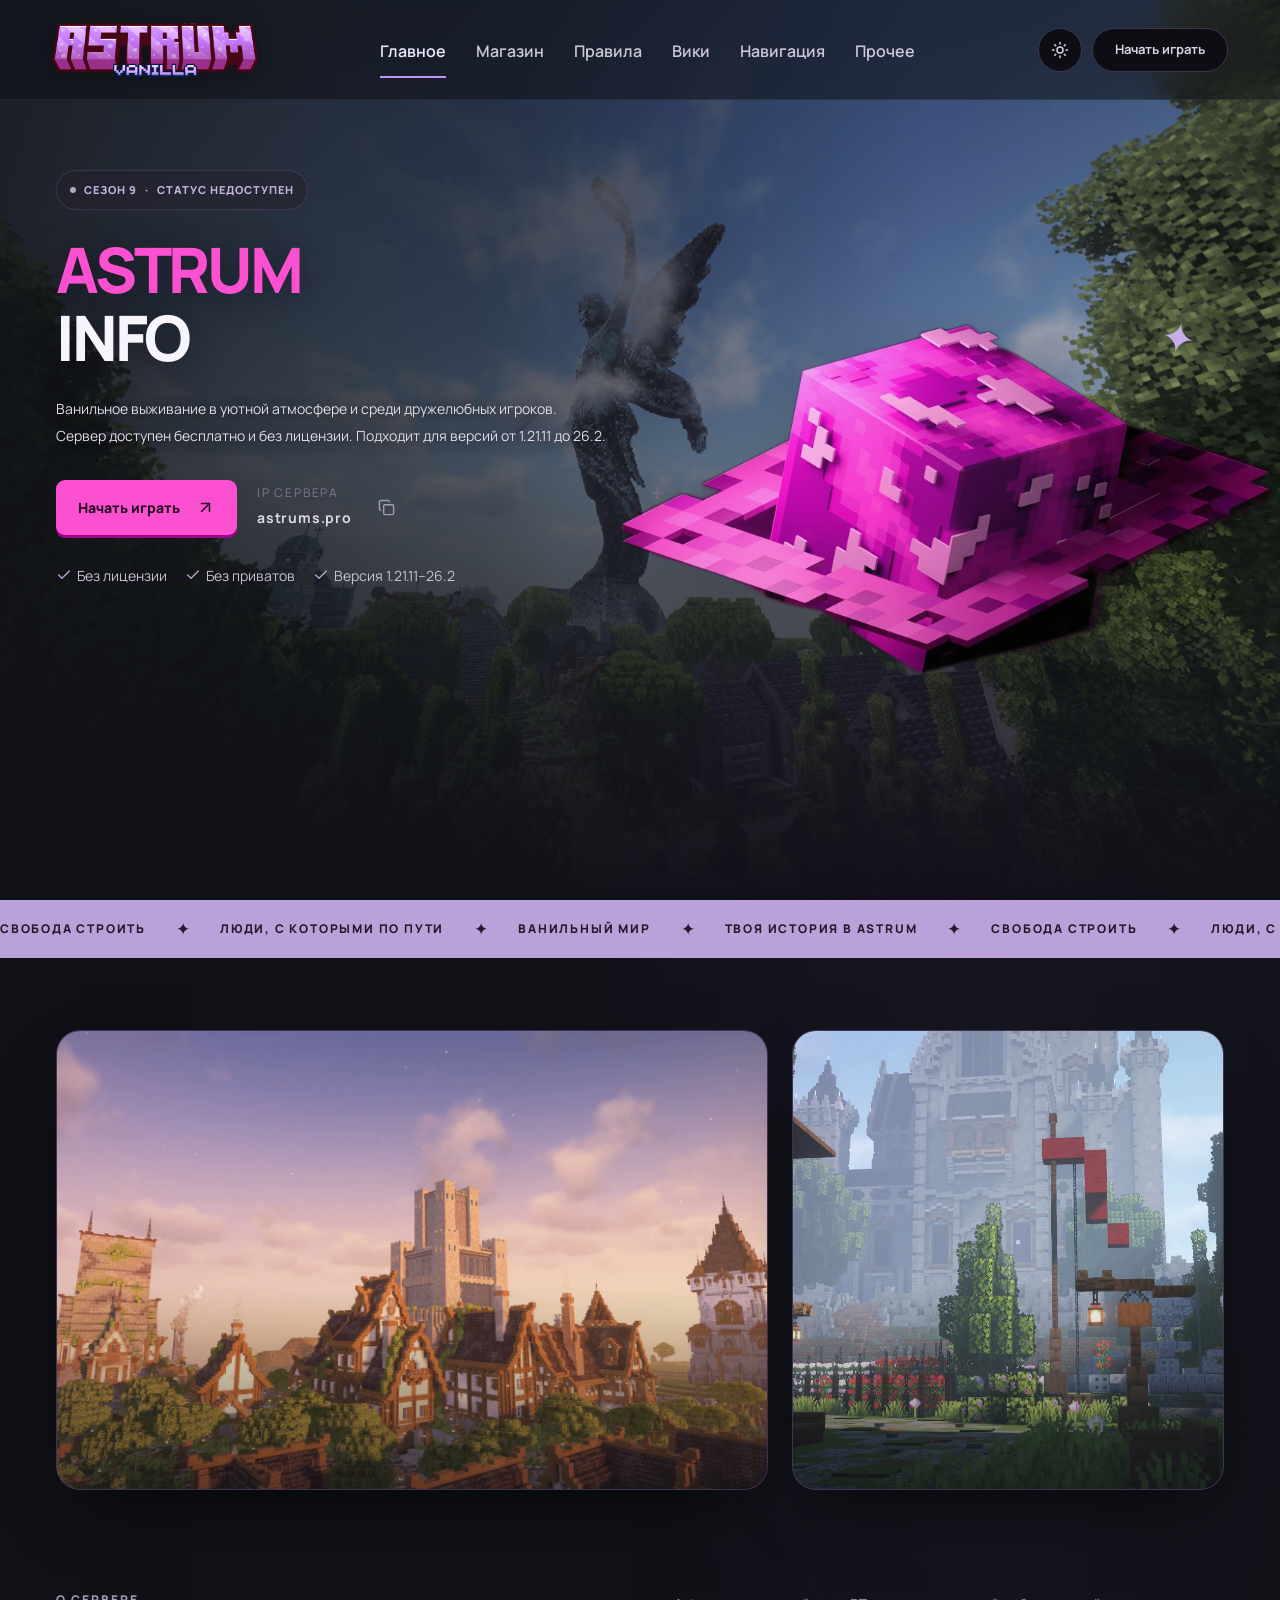
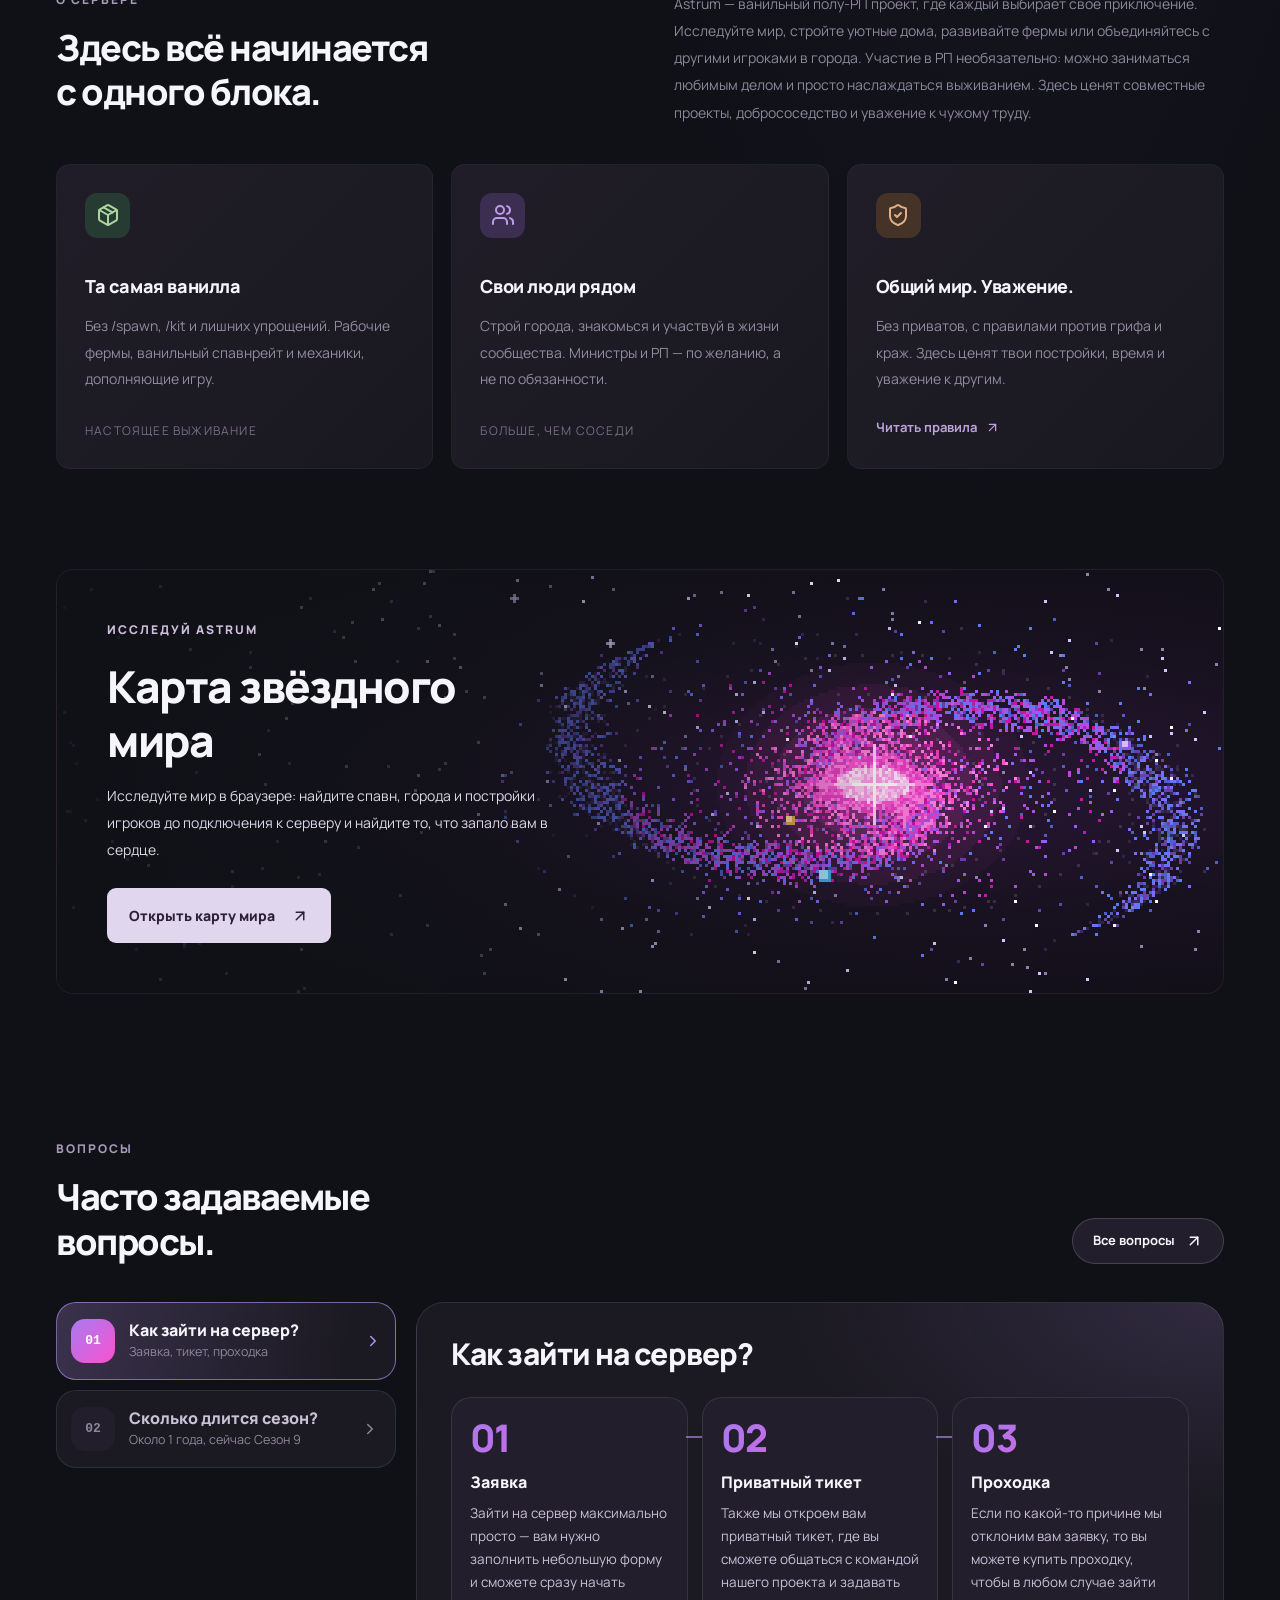
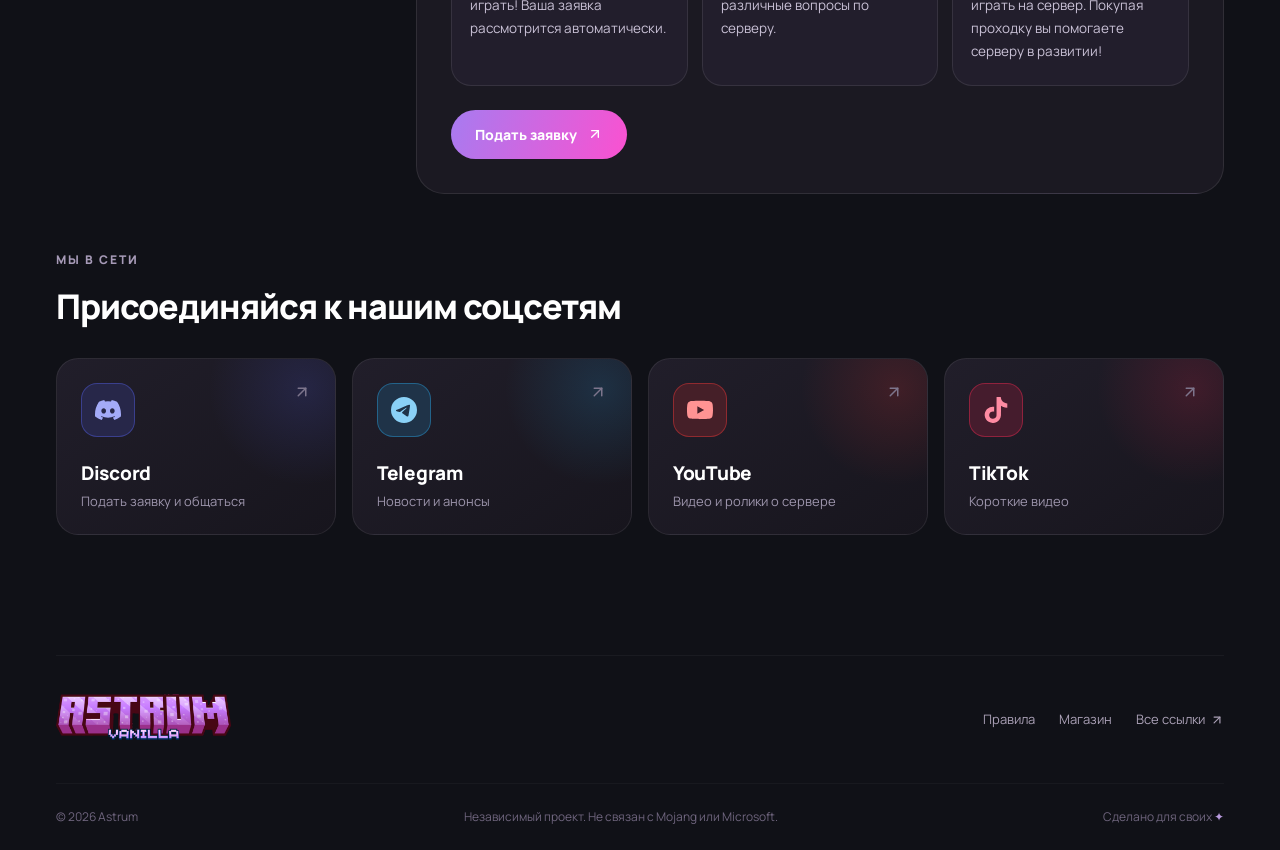
==== commit b354c68e: "Add files via upload" ====
--- a/index.html
+++ b/index.html
@@ -13,7 +13,7 @@
 <link rel="stylesheet" href="assets/css/light.css">
 </head>
 <body class="antialiased">
-<div class="astrum-site astrum-home"><header class="site-header"><a class="brand brand-logo" href="index.html" aria-label="Astrum Vanilla — на главную"><img src="assets/images/astrum-wordmark.png" alt="Astrum Vanilla" width="640" height="168"></a><nav class="main-nav" aria-label="Главная навигация"><a class="active" aria-current="page" href="index.html">Главное</a><a class="" href="shop.html">Магазин</a><a class="" href="rules.html">Правила</a><a class="" href="wiki.html">Вики</a><a class="" href="navigation.html">Навигация</a><a class="" href="more.html">Прочее</a></nav><div class="header-tools"><button class="theme-toggle" type="button" aria-label="Сменить тему: светлая или тёмная" title="Сменить тему"><svg class="icon-sun" xmlns="http://www.w3.org/2000/svg" width="18" height="18" viewBox="0 0 24 24" fill="none" stroke="currentColor" stroke-width="2" stroke-linecap="round" stroke-linejoin="round" aria-hidden="true"><circle cx="12" cy="12" r="4"></circle><path d="M12 2v2"></path><path d="M12 20v2"></path><path d="m4.93 4.93 1.41 1.41"></path><path d="m17.66 17.66 1.41 1.41"></path><path d="M2 12h2"></path><path d="M20 12h2"></path><path d="m6.34 17.66-1.41 1.41"></path><path d="m19.07 4.93-1.41 1.41"></path></svg><svg class="icon-moon" xmlns="http://www.w3.org/2000/svg" width="18" height="18" viewBox="0 0 24 24" fill="none" stroke="currentColor" stroke-width="2" stroke-linecap="round" stroke-linejoin="round" aria-hidden="true"><path d="M12 3a6 6 0 0 0 9 9 9 9 0 1 1-9-9Z"></path></svg></button><a href="https://discord.gg/phRQ59Pmp" target="_blank" rel="noopener noreferrer" class="header-cta"><span>Начать играть</span></a></div><button class="menu-toggle" aria-label="Открыть меню"><svg xmlns="http://www.w3.org/2000/svg" width="24" height="24" viewBox="0 0 24 24" fill="none" stroke="currentColor" stroke-width="2" stroke-linecap="round" stroke-linejoin="round" class="lucide lucide-menu" aria-hidden="true"><path d="M4 5h16"></path><path d="M4 12h16"></path><path d="M4 19h16"></path></svg></button></header><main><section class="hero wrap photo-hero"><img class="hero-background" src="assets/images/hero-bg.png" alt="" aria-hidden="true" fetchpriority="high"><div class="hero-copy"><span class="eyebrow season"><span class="server-status-dot is-loading"></span>СЕЗОН 9 <span class="season-divider">·</span><span class="server-online" aria-live="polite" title="Статус astrums.pro. Данные обновляются примерно раз в 5 минут.">ОНЛАЙН: …</span></span><h1><span>ASTRUM</span><br>INFO</h1><p>Ванильное выживание в уютной атмосфере и среди дружелюбных игроков. Сервер доступен бесплатно и без лицензии. Подходит для версий от 1.21.11 до 26.2.</p><div class="hero-actions"><button class="button primary">Начать играть <svg xmlns="http://www.w3.org/2000/svg" width="19" height="19" viewBox="0 0 24 24" fill="none" stroke="currentColor" stroke-width="2" stroke-linecap="round" stroke-linejoin="round" class="lucide lucide-arrow-up-right" aria-hidden="true"><path d="M7 7h10v10"></path><path d="M7 17 17 7"></path></svg></button><button class="server-address"><span><small>IP СЕРВЕРА</small><strong>astrums.pro</strong></span><svg xmlns="http://www.w3.org/2000/svg" width="17" height="17" viewBox="0 0 24 24" fill="none" stroke="currentColor" stroke-width="2" stroke-linecap="round" stroke-linejoin="round" class="lucide lucide-copy" aria-hidden="true"><rect width="14" height="14" x="8" y="8" rx="2" ry="2"></rect><path d="M4 16c-1.1 0-2-.9-2-2V4c0-1.1.9-2 2-2h10c1.1 0 2 .9 2 2"></path></svg></button></div><div class="hero-facts"><span><svg xmlns="http://www.w3.org/2000/svg" width="14" height="14" viewBox="0 0 24 24" fill="none" stroke="currentColor" stroke-width="2" stroke-linecap="round" stroke-linejoin="round" class="lucide lucide-check" aria-hidden="true"><path d="M20 6 9 17l-5-5"></path></svg> Без лицензии</span><span><svg xmlns="http://www.w3.org/2000/svg" width="14" height="14" viewBox="0 0 24 24" fill="none" stroke="currentColor" stroke-width="2" stroke-linecap="round" stroke-linejoin="round" class="lucide lucide-check" aria-hidden="true"><path d="M20 6 9 17l-5-5"></path></svg> Без приватов</span><span><svg xmlns="http://www.w3.org/2000/svg" width="14" height="14" viewBox="0 0 24 24" fill="none" stroke="currentColor" stroke-width="2" stroke-linecap="round" stroke-linejoin="round" class="lucide lucide-check" aria-hidden="true"><path d="M20 6 9 17l-5-5"></path></svg> Версия 1.21.11–26.2</span></div></div><div class="hero-visual"><span class="floating-star star-one">✦</span><span class="floating-star star-two">+</span><img class="logo-dark" src="assets/images/astrum-logo-dark.png" alt="Логотип Astrum" fetchpriority="high"><img class="logo-light" src="assets/images/astrum-logo-light.png" alt="Логотип Astrum" loading="lazy"></div></section><div class="ticker" aria-label="СВОБОДА СТРОИТЬ, ЛЮДИ, С КОТОРЫМИ ПО ПУТИ, ВАНИЛЬНЫЙ МИР, ТВОЯ ИСТОРИЯ В ASTRUM"><div class="ticker-track"><div class="ticker-group"><span>СВОБОДА СТРОИТЬ</span>✦<span>ЛЮДИ, С КОТОРЫМИ ПО ПУТИ</span>✦<span>ВАНИЛЬНЫЙ МИР</span>✦<span>ТВОЯ ИСТОРИЯ В ASTRUM</span>✦</div><div class="ticker-group" aria-hidden="true"><span>СВОБОДА СТРОИТЬ</span>✦<span>ЛЮДИ, С КОТОРЫМИ ПО ПУТИ</span>✦<span>ВАНИЛЬНЫЙ МИР</span>✦<span>ТВОЯ ИСТОРИЯ В ASTRUM</span>✦</div><div class="ticker-group" aria-hidden="true"><span>СВОБОДА СТРОИТЬ</span>✦<span>ЛЮДИ, С КОТОРЫМИ ПО ПУТИ</span>✦<span>ВАНИЛЬНЫЙ МИР</span>✦<span>ТВОЯ ИСТОРИЯ В ASTRUM</span>✦</div><div class="ticker-group" aria-hidden="true"><span>СВОБОДА СТРОИТЬ</span>✦<span>ЛЮДИ, С КОТОРЫМИ ПО ПУТИ</span>✦<span>ВАНИЛЬНЫЙ МИР</span>✦<span>ТВОЯ ИСТОРИЯ В ASTRUM</span>✦</div><div class="ticker-group" aria-hidden="true"><span>СВОБОДА СТРОИТЬ</span>✦<span>ЛЮДИ, С КОТОРЫМИ ПО ПУТИ</span>✦<span>ВАНИЛЬНЫЙ МИР</span>✦<span>ТВОЯ ИСТОРИЯ В ASTRUM</span>✦</div><div class="ticker-group" aria-hidden="true"><span>СВОБОДА СТРОИТЬ</span>✦<span>ЛЮДИ, С КОТОРЫМИ ПО ПУТИ</span>✦<span>ВАНИЛЬНЫЙ МИР</span>✦<span>ТВОЯ ИСТОРИЯ В ASTRUM</span>✦</div></div></div><section class="wrap gallery" aria-label="Скриншоты мира Astrum"><figure class="gallery-item gallery-main"><img class="gallery-img is-active" src="assets/images/slide-sunset.webp" alt="Город Astrum на закате: фахверковые дома и каменная башня над деревьями" width="1600" height="948"></figure><figure class="gallery-item gallery-side"><img class="gallery-img is-active" src="assets/images/slide-castle.webp" alt="Замок за садом с цветами и фонарями" width="1600" height="900"></figure></section><section class="section wrap about-section"><div class="section-heading"><div><span class="eyebrow">О СЕРВЕРЕ</span><h2>Здесь всё начинается<br>с одного блока.</h2></div><p>Astrum — ванильный полу-РП проект, где каждый выбирает своё приключение. Исследуйте мир, стройте уютные дома, развивайте фермы или объединяйтесь с другими игроками в города. Участие в РП необязательно: можно заниматься любимым делом и просто наслаждаться выживанием. Здесь ценят совместные проекты, добрососедство и уважение к чужому труду.</p></div><div class="feature-grid"><article class="feature-card"><span class="feature-icon green"><svg xmlns="http://www.w3.org/2000/svg" width="24" height="24" viewBox="0 0 24 24" fill="none" stroke="currentColor" stroke-width="2" stroke-linecap="round" stroke-linejoin="round" class="lucide lucide-package" aria-hidden="true"><path d="M11 21.73a2 2 0 0 0 2 0l7-4A2 2 0 0 0 21 16V8a2 2 0 0 0-1-1.73l-7-4a2 2 0 0 0-2 0l-7 4A2 2 0 0 0 3 8v8a2 2 0 0 0 1 1.73z"></path><path d="M12 22V12"></path><polyline points="3.29 7 12 12 20.71 7"></polyline><path d="m7.5 4.27 9 5.15"></path></svg></span><h3>Та самая ванилла</h3><p>Без /spawn, /kit и лишних упрощений. Рабочие фермы, ванильный спавнрейт и механики, дополняющие игру.</p><span class="card-tag">НАСТОЯЩЕЕ ВЫЖИВАНИЕ</span></article><article class="feature-card"><span class="feature-icon purple"><svg xmlns="http://www.w3.org/2000/svg" width="24" height="24" viewBox="0 0 24 24" fill="none" stroke="currentColor" stroke-width="2" stroke-linecap="round" stroke-linejoin="round" class="lucide lucide-users" aria-hidden="true"><path d="M16 21v-2a4 4 0 0 0-4-4H6a4 4 0 0 0-4 4v2"></path><path d="M16 3.128a4 4 0 0 1 0 7.744"></path><path d="M22 21v-2a4 4 0 0 0-3-3.87"></path><circle cx="9" cy="7" r="4"></circle></svg></span><h3>Свои люди рядом</h3><p>Строй города, знакомься и участвуй в жизни сообщества. Министры и РП — по желанию, а не по обязанности.</p><span class="card-tag">БОЛЬШЕ, ЧЕМ СОСЕДИ</span></article><article class="feature-card"><span class="feature-icon orange"><svg xmlns="http://www.w3.org/2000/svg" width="24" height="24" viewBox="0 0 24 24" fill="none" stroke="currentColor" stroke-width="2" stroke-linecap="round" stroke-linejoin="round" class="lucide lucide-shield-check" aria-hidden="true"><path d="M20 13c0 5-3.5 7.5-7.66 8.95a1 1 0 0 1-.67-.01C7.5 20.5 4 18 4 13V6a1 1 0 0 1 1-1c2 0 4.5-1.2 6.24-2.72a1.17 1.17 0 0 1 1.52 0C14.51 3.81 17 5 19 5a1 1 0 0 1 1 1z"></path><path d="m9 12 2 2 4-4"></path></svg></span><h3>Общий мир. Уважение.</h3><p>Без приватов, с правилами против грифа и краж. Здесь ценят твои постройки, время и уважение к другим.</p><a class="text-link" href="rules.html">Читать правила <svg xmlns="http://www.w3.org/2000/svg" width="15" height="15" viewBox="0 0 24 24" fill="none" stroke="currentColor" stroke-width="2" stroke-linecap="round" stroke-linejoin="round" class="lucide lucide-arrow-up-right" aria-hidden="true"><path d="M7 7h10v10"></path><path d="M7 17 17 7"></path></svg></a></article></div></section><section class="wrap world-banner pixel-world"><canvas class="galaxy" aria-hidden="true"></canvas><div class="world-banner-copy"><span class="eyebrow">ИССЛЕДУЙ ASTRUM</span><h2>Карта звёздного мира</h2><p>Исследуйте мир в браузере: найдите спавн, города и постройки игроков до подключения к серверу и найдите то, что запало вам в сердце.</p><a href="https://astrums.pro/map" target="_blank" rel="noopener noreferrer" class="button light">Открыть карту мира <svg xmlns="http://www.w3.org/2000/svg" width="18" height="18" viewBox="0 0 24 24" fill="none" stroke="currentColor" stroke-width="2" stroke-linecap="round" stroke-linejoin="round" class="lucide lucide-arrow-up-right" aria-hidden="true"><path d="M7 7h10v10"></path><path d="M7 17 17 7"></path></svg></a></div></section><section id="start" class="section wrap faq" aria-labelledby="faq-title"><div class="section-heading"><div><span class="eyebrow">ВОПРОСЫ</span><h2 id="faq-title">Часто задаваемые<br>вопросы.</h2></div><a class="faq-all" href="more.html">Все вопросы <svg xmlns="http://www.w3.org/2000/svg" width="18" height="18" viewBox="0 0 24 24" fill="none" stroke="currentColor" stroke-width="2" stroke-linecap="round" stroke-linejoin="round" class="lucide lucide-arrow-up-right" aria-hidden="true"><path d="M7 7h10v10"></path><path d="M7 17 17 7"></path></svg></a></div><div class="qa-list"><article class="qa qa-join"><div class="qa-side"><span class="qa-num">01</span><h3>Как зайти на сервер?</h3></div><div class="qa-main"><ol class="join-steps"><li class="join-step"><span class="join-dot" aria-hidden="true">1</span><div class="join-body"><span class="join-tag">Заявка</span><p>Зайти на сервер максимально просто — вам нужно заполнить небольшую форму и сможете сразу начать играть! Ваша заявка рассмотрится автоматически.</p></div></li><li class="join-step"><span class="join-dot" aria-hidden="true">2</span><div class="join-body"><span class="join-tag">Приватный тикет</span><p>Также мы откроем вам приватный тикет, где вы сможете общаться с командой нашего проекта и задавать различные вопросы по серверу.</p></div></li><li class="join-step"><span class="join-dot" aria-hidden="true">3</span><div class="join-body"><span class="join-tag">Проходка</span><p>Если по какой-то причине мы отклоним вам заявку, то вы можете купить проходку, чтобы в любом случае зайти играть на сервер. Покупая проходку вы помогаете серверу в развитии!</p></div></li></ol></div></article><article class="qa qa-season"><div class="qa-side"><span class="qa-num">02</span><h3>Сколько длится сезон?</h3></div><div class="qa-main"><div class="season-lead"><div class="season-stat" aria-hidden="true"><strong>~1</strong><span>год<br>на сезон</span></div><div class="season-text"><p>Наш сервер живёт сезонами. Каждый сезон длится около 1 года, чтобы вам не надоедало играть в одном и том же мире. Сейчас идёт Сезон 9.</p><p>Карты старых сезонов сохраняются — доступ к ним есть у подписчиков PLUS.</p></div></div><div class="ledger-head"><h4>Летопись сезонов</h4><span>длина полоски — длительность</span></div><ol class="ledger"><li class="ledger-row" style="--w:0.099"><span class="ledger-no">1</span><span class="ledger-dates">15 июля 2022 — 10 августа 2022</span><span class="ledger-days">26 дней</span></li><li class="ledger-row" style="--w:0.038"><span class="ledger-no">2</span><span class="ledger-dates">11 августа 2022 — 21 августа 2022</span><span class="ledger-days">10 дней</span></li><li class="ledger-row" style="--w:0.095"><span class="ledger-no">3</span><span class="ledger-dates">22 августа 2022 — 16 сентября 2022</span><span class="ledger-days">25 дней</span></li><li class="ledger-row" style="--w:0.16"><span class="ledger-no">4</span><span class="ledger-dates">17 сентября 2022 — 29 октября 2022</span><span class="ledger-days">42 дня</span></li><li class="ledger-row" style="--w:1.0" title="Это 8 месяцев и 20 дней"><span class="ledger-no">5</span><span class="ledger-dates">30 октября 2022 — 20 июля 2023</span><span class="ledger-days">263 дня</span></li><li class="ledger-row is-unknown"><span class="ledger-no">6</span><span class="ledger-dates">данные скоро</span><span class="ledger-days">—</span></li><li class="ledger-row is-unknown"><span class="ledger-no">7</span><span class="ledger-dates">данные скоро</span><span class="ledger-days">—</span></li><li class="ledger-row is-unknown"><span class="ledger-no">8</span><span class="ledger-dates">данные скоро</span><span class="ledger-days">—</span></li><li class="ledger-row is-now"><span class="ledger-no">9</span><span class="ledger-dates">идёт сейчас</span><span class="ledger-days"><i class="ledger-pulse" aria-hidden="true"></i>сейчас</span></li></ol></div></article></div><div class="faq-links"><div class="faq-links-head"><span class="eyebrow">МЫ В СЕТИ</span><h3>Присоединяйся к нашим соцсетям</h3></div><div class="social-grid"><a class="social-card social-discord" href="https://discord.gg/phRQ59Pmp" target="_blank" rel="noopener noreferrer"><span class="social-icon"><svg xmlns="http://www.w3.org/2000/svg" width="26" height="26" viewBox="0 0 24 24" fill="currentColor" aria-hidden="true"><path d="M20.317 4.37a19.8 19.8 0 0 0-4.885-1.515.074.074 0 0 0-.079.037c-.21.375-.444.864-.608 1.25a18.3 18.3 0 0 0-5.487 0 13 13 0 0 0-.617-1.25.08.08 0 0 0-.079-.037A19.7 19.7 0 0 0 3.677 4.37a.1.1 0 0 0-.032.027C.533 9.046-.32 13.58.099 18.057a.08.08 0 0 0 .031.057 19.9 19.9 0 0 0 5.993 3.03.08.08 0 0 0 .084-.028c.462-.63.874-1.295 1.226-1.994a.076.076 0 0 0-.041-.106 13 13 0 0 1-1.872-.892.077.077 0 0 1-.008-.128 10 10 0 0 0 .372-.292.07.07 0 0 1 .077-.01c3.928 1.793 8.18 1.793 12.062 0a.07.07 0 0 1 .078.01c.12.098.246.198.373.292a.077.077 0 0 1-.006.127 12.3 12.3 0 0 1-1.873.892.077.077 0 0 0-.041.107c.36.698.772 1.362 1.225 1.993a.08.08 0 0 0 .084.028 19.8 19.8 0 0 0 6.002-3.03.08.08 0 0 0 .032-.054c.5-5.177-.838-9.674-3.549-13.66a.06.06 0 0 0-.031-.03M8.02 15.33c-1.182 0-2.157-1.085-2.157-2.419 0-1.333.956-2.419 2.157-2.419 1.21 0 2.176 1.096 2.157 2.42 0 1.333-.956 2.418-2.157 2.418m7.975 0c-1.183 0-2.157-1.085-2.157-2.419 0-1.333.955-2.419 2.157-2.419 1.21 0 2.176 1.096 2.157 2.42 0 1.333-.946 2.418-2.157 2.418"/></svg></span><span class="social-text"><strong>Discord</strong><small>Подать заявку и общаться</small></span><svg class="social-arrow" xmlns="http://www.w3.org/2000/svg" width="18" height="18" viewBox="0 0 24 24" fill="none" stroke="currentColor" stroke-width="2" stroke-linecap="round" stroke-linejoin="round" aria-hidden="true"><path d="M7 7h10v10"></path><path d="M7 17 17 7"></path></svg></a><a class="social-card social-telegram" href="https://t.me/ast_mc" target="_blank" rel="noopener noreferrer"><span class="social-icon"><svg xmlns="http://www.w3.org/2000/svg" width="26" height="26" viewBox="0 0 24 24" fill="currentColor" aria-hidden="true"><path d="M11.944 0A12 12 0 0 0 0 12a12 12 0 0 0 12 12 12 12 0 0 0 12-12A12 12 0 0 0 12 0zm4.962 7.224c.1-.002.321.023.465.14a.5.5 0 0 1 .171.325c.016.093.036.306.02.472-.18 1.898-.962 6.502-1.36 8.627-.168.9-.499 1.201-.82 1.23-.696.065-1.225-.46-1.9-.902-1.056-.693-1.653-1.124-2.678-1.8-1.185-.78-.417-1.21.258-1.91.177-.184 3.247-2.977 3.307-3.23.007-.032.014-.15-.056-.212s-.174-.041-.249-.024q-.159.037-5.061 3.345-.72.495-1.302.48c-.428-.008-1.252-.241-1.865-.44-.752-.245-1.349-.374-1.297-.789q.04-.324.893-.663 5.247-2.286 6.998-3.014c3.332-1.386 4.025-1.627 4.476-1.635"/></svg></span><span class="social-text"><strong>Telegram</strong><small>Новости и анонсы</small></span><svg class="social-arrow" xmlns="http://www.w3.org/2000/svg" width="18" height="18" viewBox="0 0 24 24" fill="none" stroke="currentColor" stroke-width="2" stroke-linecap="round" stroke-linejoin="round" aria-hidden="true"><path d="M7 7h10v10"></path><path d="M7 17 17 7"></path></svg></a><a class="social-card social-youtube" href="https://www.youtube.com/@Astrum_mc" target="_blank" rel="noopener noreferrer"><span class="social-icon"><svg xmlns="http://www.w3.org/2000/svg" width="26" height="26" viewBox="0 0 24 24" fill="currentColor" aria-hidden="true"><path d="M23.498 6.186a3.02 3.02 0 0 0-2.122-2.136C19.505 3.545 12 3.545 12 3.545s-7.505 0-9.377.505A3.02 3.02 0 0 0 .502 6.186C0 8.07 0 12 0 12s0 3.93.502 5.814a3.02 3.02 0 0 0 2.122 2.136c1.871.505 9.376.505 9.376.505s7.505 0 9.377-.505a3.02 3.02 0 0 0 2.122-2.136C24 15.93 24 12 24 12s0-3.93-.502-5.814M9.545 15.568V8.432L15.818 12z"/></svg></span><span class="social-text"><strong>YouTube</strong><small>Видео и ролики о сервере</small></span><svg class="social-arrow" xmlns="http://www.w3.org/2000/svg" width="18" height="18" viewBox="0 0 24 24" fill="none" stroke="currentColor" stroke-width="2" stroke-linecap="round" stroke-linejoin="round" aria-hidden="true"><path d="M7 7h10v10"></path><path d="M7 17 17 7"></path></svg></a><a class="social-card social-tiktok" href="https://www.tiktok.com/" target="_blank" rel="noopener noreferrer"><span class="social-icon"><svg xmlns="http://www.w3.org/2000/svg" width="26" height="26" viewBox="0 0 24 24" fill="currentColor" aria-hidden="true"><path d="M12.525.02c1.31-.02 2.61-.01 3.91-.02.08 1.53.63 3.09 1.75 4.17 1.12 1.11 2.7 1.62 4.24 1.79v4.03c-1.44-.05-2.89-.35-4.2-.97-.57-.26-1.1-.59-1.62-.93-.01 2.92.01 5.84-.02 8.75-.08 1.4-.54 2.79-1.35 3.94-1.31 1.92-3.58 3.17-5.91 3.21-1.43.08-2.86-.31-4.08-1.03-2.02-1.19-3.44-3.37-3.65-5.71-.02-.5-.03-1-.01-1.49.18-1.9 1.12-3.72 2.58-4.96 1.66-1.44 3.98-2.13 6.15-1.72.02 1.48-.04 2.96-.04 4.44-.99-.32-2.15-.23-3.02.37-.63.41-1.11 1.04-1.36 1.75-.21.51-.15 1.07-.14 1.61.24 1.64 1.82 3.02 3.5 2.87 1.12-.01 2.19-.66 2.77-1.61.19-.33.4-.67.41-1.06.1-1.79.06-3.57.07-5.36.01-4.03-.01-8.05.02-12.07"/></svg></span><span class="social-text"><strong>TikTok</strong><small>Короткие видео</small></span><svg class="social-arrow" xmlns="http://www.w3.org/2000/svg" width="18" height="18" viewBox="0 0 24 24" fill="none" stroke="currentColor" stroke-width="2" stroke-linecap="round" stroke-linejoin="round" aria-hidden="true"><path d="M7 7h10v10"></path><path d="M7 17 17 7"></path></svg></a></div></div></section></main><footer class="site-footer wrap"><div class="footer-top"><div class="footer-brand"><a class="brand brand-logo footer-logo" href="index.html" aria-label="Astrum Vanilla — на главную"><img src="assets/images/astrum-wordmark.png" alt="Astrum Vanilla" width="640" height="168" loading="lazy"></a></div><div class="footer-links"><a href="rules.html">Правила</a><a href="shop.html">Магазин</a><a href="navigation.html">Все ссылки <svg xmlns="http://www.w3.org/2000/svg" width="14" height="14" viewBox="0 0 24 24" fill="none" stroke="currentColor" stroke-width="2" stroke-linecap="round" stroke-linejoin="round" class="lucide lucide-arrow-up-right" aria-hidden="true"><path d="M7 7h10v10"></path><path d="M7 17 17 7"></path></svg></a></div></div><div class="footer-bottom"><span>© 2026 Astrum</span><span>Независимый проект. Не связан с Mojang или Microsoft.</span><span>Сделано для своих <span class="accent">✦</span></span></div></footer></div>
+<div class="astrum-site astrum-home"><header class="site-header"><a class="brand brand-logo" href="index.html" aria-label="Astrum Vanilla — на главную"><img src="assets/images/astrum-wordmark.png" alt="Astrum Vanilla" width="640" height="168"></a><nav class="main-nav" aria-label="Главная навигация"><a class="active" aria-current="page" href="index.html">Главное</a><a class="" href="shop.html">Магазин</a><a class="" href="rules.html">Правила</a><a class="" href="wiki.html">Вики</a><a class="" href="navigation.html">Навигация</a><a class="" href="more.html">Прочее</a></nav><div class="header-tools"><button class="theme-toggle" type="button" aria-label="Сменить тему: светлая или тёмная" title="Сменить тему"><svg class="icon-sun" xmlns="http://www.w3.org/2000/svg" width="18" height="18" viewBox="0 0 24 24" fill="none" stroke="currentColor" stroke-width="2" stroke-linecap="round" stroke-linejoin="round" aria-hidden="true"><circle cx="12" cy="12" r="4"></circle><path d="M12 2v2"></path><path d="M12 20v2"></path><path d="m4.93 4.93 1.41 1.41"></path><path d="m17.66 17.66 1.41 1.41"></path><path d="M2 12h2"></path><path d="M20 12h2"></path><path d="m6.34 17.66-1.41 1.41"></path><path d="m19.07 4.93-1.41 1.41"></path></svg><svg class="icon-moon" xmlns="http://www.w3.org/2000/svg" width="18" height="18" viewBox="0 0 24 24" fill="none" stroke="currentColor" stroke-width="2" stroke-linecap="round" stroke-linejoin="round" aria-hidden="true"><path d="M12 3a6 6 0 0 0 9 9 9 9 0 1 1-9-9Z"></path></svg></button><a href="https://discord.gg/phRQ59Pmp" target="_blank" rel="noopener noreferrer" class="header-cta"><span>Начать играть</span></a></div><button class="menu-toggle" aria-label="Открыть меню"><svg xmlns="http://www.w3.org/2000/svg" width="24" height="24" viewBox="0 0 24 24" fill="none" stroke="currentColor" stroke-width="2" stroke-linecap="round" stroke-linejoin="round" class="lucide lucide-menu" aria-hidden="true"><path d="M4 5h16"></path><path d="M4 12h16"></path><path d="M4 19h16"></path></svg></button></header><main><section class="hero wrap photo-hero"><img class="hero-background" src="assets/images/hero-bg.png" alt="" aria-hidden="true" fetchpriority="high"><div class="hero-copy"><span class="eyebrow season"><span class="server-status-dot is-loading"></span>СЕЗОН 9 <span class="season-divider">·</span><span class="server-online" aria-live="polite" title="Статус astrums.pro. Данные обновляются примерно раз в 5 минут.">ОНЛАЙН: …</span></span><h1><span>ASTRUM</span><br>INFO</h1><p>Ванильное выживание в уютной атмосфере и среди дружелюбных игроков. Сервер доступен бесплатно и без лицензии. Подходит для версий от 1.21.11 до 26.2.</p><div class="hero-actions"><button class="button primary">Начать играть <svg xmlns="http://www.w3.org/2000/svg" width="19" height="19" viewBox="0 0 24 24" fill="none" stroke="currentColor" stroke-width="2" stroke-linecap="round" stroke-linejoin="round" class="lucide lucide-arrow-up-right" aria-hidden="true"><path d="M7 7h10v10"></path><path d="M7 17 17 7"></path></svg></button><button class="server-address"><span><small>IP СЕРВЕРА</small><strong>astrums.pro</strong></span><svg xmlns="http://www.w3.org/2000/svg" width="17" height="17" viewBox="0 0 24 24" fill="none" stroke="currentColor" stroke-width="2" stroke-linecap="round" stroke-linejoin="round" class="lucide lucide-copy" aria-hidden="true"><rect width="14" height="14" x="8" y="8" rx="2" ry="2"></rect><path d="M4 16c-1.1 0-2-.9-2-2V4c0-1.1.9-2 2-2h10c1.1 0 2 .9 2 2"></path></svg></button></div><div class="hero-facts"><span><svg xmlns="http://www.w3.org/2000/svg" width="14" height="14" viewBox="0 0 24 24" fill="none" stroke="currentColor" stroke-width="2" stroke-linecap="round" stroke-linejoin="round" class="lucide lucide-check" aria-hidden="true"><path d="M20 6 9 17l-5-5"></path></svg> Без лицензии</span><span><svg xmlns="http://www.w3.org/2000/svg" width="14" height="14" viewBox="0 0 24 24" fill="none" stroke="currentColor" stroke-width="2" stroke-linecap="round" stroke-linejoin="round" class="lucide lucide-check" aria-hidden="true"><path d="M20 6 9 17l-5-5"></path></svg> Без приватов</span><span><svg xmlns="http://www.w3.org/2000/svg" width="14" height="14" viewBox="0 0 24 24" fill="none" stroke="currentColor" stroke-width="2" stroke-linecap="round" stroke-linejoin="round" class="lucide lucide-check" aria-hidden="true"><path d="M20 6 9 17l-5-5"></path></svg> Версия 1.21.11–26.2</span></div></div><div class="hero-visual"><span class="floating-star star-one">✦</span><span class="floating-star star-two">+</span><img class="logo-dark" src="assets/images/astrum-logo-dark.png" alt="Логотип Astrum" fetchpriority="high"><img class="logo-light" src="assets/images/astrum-logo-light.png" alt="Логотип Astrum" loading="lazy"></div></section><div class="ticker" aria-label="СВОБОДА СТРОИТЬ, ЛЮДИ, С КОТОРЫМИ ПО ПУТИ, ВАНИЛЬНЫЙ МИР, ТВОЯ ИСТОРИЯ В ASTRUM"><div class="ticker-track"><div class="ticker-group"><span>СВОБОДА СТРОИТЬ</span>✦<span>ЛЮДИ, С КОТОРЫМИ ПО ПУТИ</span>✦<span>ВАНИЛЬНЫЙ МИР</span>✦<span>ТВОЯ ИСТОРИЯ В ASTRUM</span>✦</div><div class="ticker-group" aria-hidden="true"><span>СВОБОДА СТРОИТЬ</span>✦<span>ЛЮДИ, С КОТОРЫМИ ПО ПУТИ</span>✦<span>ВАНИЛЬНЫЙ МИР</span>✦<span>ТВОЯ ИСТОРИЯ В ASTRUM</span>✦</div><div class="ticker-group" aria-hidden="true"><span>СВОБОДА СТРОИТЬ</span>✦<span>ЛЮДИ, С КОТОРЫМИ ПО ПУТИ</span>✦<span>ВАНИЛЬНЫЙ МИР</span>✦<span>ТВОЯ ИСТОРИЯ В ASTRUM</span>✦</div><div class="ticker-group" aria-hidden="true"><span>СВОБОДА СТРОИТЬ</span>✦<span>ЛЮДИ, С КОТОРЫМИ ПО ПУТИ</span>✦<span>ВАНИЛЬНЫЙ МИР</span>✦<span>ТВОЯ ИСТОРИЯ В ASTRUM</span>✦</div><div class="ticker-group" aria-hidden="true"><span>СВОБОДА СТРОИТЬ</span>✦<span>ЛЮДИ, С КОТОРЫМИ ПО ПУТИ</span>✦<span>ВАНИЛЬНЫЙ МИР</span>✦<span>ТВОЯ ИСТОРИЯ В ASTRUM</span>✦</div><div class="ticker-group" aria-hidden="true"><span>СВОБОДА СТРОИТЬ</span>✦<span>ЛЮДИ, С КОТОРЫМИ ПО ПУТИ</span>✦<span>ВАНИЛЬНЫЙ МИР</span>✦<span>ТВОЯ ИСТОРИЯ В ASTRUM</span>✦</div></div></div><section class="wrap gallery" aria-label="Скриншоты мира Astrum"><figure class="gallery-item gallery-main"><img class="gallery-img is-active" src="assets/images/slide-sunset.webp" alt="Город Astrum на закате: фахверковые дома и каменная башня над деревьями" width="1600" height="948"></figure><figure class="gallery-item gallery-side"><img class="gallery-img is-active" src="assets/images/slide-castle.webp" alt="Замок за садом с цветами и фонарями" width="1600" height="900"></figure></section><section class="section wrap about-section"><div class="section-heading"><div><span class="eyebrow">О СЕРВЕРЕ</span><h2>Здесь всё начинается<br>с одного блока.</h2></div><p>Astrum — ванильный полу-РП проект, где каждый выбирает своё приключение. Исследуйте мир, стройте уютные дома, развивайте фермы или объединяйтесь с другими игроками в города. Участие в РП необязательно: можно заниматься любимым делом и просто наслаждаться выживанием. Здесь ценят совместные проекты, добрососедство и уважение к чужому труду.</p></div><div class="feature-grid"><article class="feature-card"><span class="feature-icon green"><svg xmlns="http://www.w3.org/2000/svg" width="24" height="24" viewBox="0 0 24 24" fill="none" stroke="currentColor" stroke-width="2" stroke-linecap="round" stroke-linejoin="round" class="lucide lucide-package" aria-hidden="true"><path d="M11 21.73a2 2 0 0 0 2 0l7-4A2 2 0 0 0 21 16V8a2 2 0 0 0-1-1.73l-7-4a2 2 0 0 0-2 0l-7 4A2 2 0 0 0 3 8v8a2 2 0 0 0 1 1.73z"></path><path d="M12 22V12"></path><polyline points="3.29 7 12 12 20.71 7"></polyline><path d="m7.5 4.27 9 5.15"></path></svg></span><h3>Та самая ванилла</h3><p>Без /spawn, /kit и лишних упрощений. Рабочие фермы, ванильный спавнрейт и механики, дополняющие игру.</p><span class="card-tag">НАСТОЯЩЕЕ ВЫЖИВАНИЕ</span></article><article class="feature-card"><span class="feature-icon purple"><svg xmlns="http://www.w3.org/2000/svg" width="24" height="24" viewBox="0 0 24 24" fill="none" stroke="currentColor" stroke-width="2" stroke-linecap="round" stroke-linejoin="round" class="lucide lucide-users" aria-hidden="true"><path d="M16 21v-2a4 4 0 0 0-4-4H6a4 4 0 0 0-4 4v2"></path><path d="M16 3.128a4 4 0 0 1 0 7.744"></path><path d="M22 21v-2a4 4 0 0 0-3-3.87"></path><circle cx="9" cy="7" r="4"></circle></svg></span><h3>Свои люди рядом</h3><p>Строй города, знакомься и участвуй в жизни сообщества. Министры и РП — по желанию, а не по обязанности.</p><span class="card-tag">БОЛЬШЕ, ЧЕМ СОСЕДИ</span></article><article class="feature-card"><span class="feature-icon orange"><svg xmlns="http://www.w3.org/2000/svg" width="24" height="24" viewBox="0 0 24 24" fill="none" stroke="currentColor" stroke-width="2" stroke-linecap="round" stroke-linejoin="round" class="lucide lucide-shield-check" aria-hidden="true"><path d="M20 13c0 5-3.5 7.5-7.66 8.95a1 1 0 0 1-.67-.01C7.5 20.5 4 18 4 13V6a1 1 0 0 1 1-1c2 0 4.5-1.2 6.24-2.72a1.17 1.17 0 0 1 1.52 0C14.51 3.81 17 5 19 5a1 1 0 0 1 1 1z"></path><path d="m9 12 2 2 4-4"></path></svg></span><h3>Общий мир. Уважение.</h3><p>Без приватов, с правилами против грифа и краж. Здесь ценят твои постройки, время и уважение к другим.</p><a class="text-link" href="rules.html">Читать правила <svg xmlns="http://www.w3.org/2000/svg" width="15" height="15" viewBox="0 0 24 24" fill="none" stroke="currentColor" stroke-width="2" stroke-linecap="round" stroke-linejoin="round" class="lucide lucide-arrow-up-right" aria-hidden="true"><path d="M7 7h10v10"></path><path d="M7 17 17 7"></path></svg></a></article></div></section><section class="wrap world-banner pixel-world"><canvas class="galaxy" aria-hidden="true"></canvas><div class="world-banner-copy"><span class="eyebrow">ИССЛЕДУЙ ASTRUM</span><h2>Карта звёздного мира</h2><p>Исследуйте мир в браузере: найдите спавн, города и постройки игроков до подключения к серверу и найдите то, что запало вам в сердце.</p><a href="https://astrums.pro/map" target="_blank" rel="noopener noreferrer" class="button light">Открыть карту мира <svg xmlns="http://www.w3.org/2000/svg" width="18" height="18" viewBox="0 0 24 24" fill="none" stroke="currentColor" stroke-width="2" stroke-linecap="round" stroke-linejoin="round" class="lucide lucide-arrow-up-right" aria-hidden="true"><path d="M7 7h10v10"></path><path d="M7 17 17 7"></path></svg></a></div></section><section id="start" class="section wrap faq" aria-labelledby="faq-title"><div class="section-heading"><div><span class="eyebrow">ВОПРОСЫ</span><h2 id="faq-title">Часто задаваемые<br>вопросы.</h2></div><a class="faq-all" href="more.html">Все вопросы <svg xmlns="http://www.w3.org/2000/svg" width="18" height="18" viewBox="0 0 24 24" fill="none" stroke="currentColor" stroke-width="2" stroke-linecap="round" stroke-linejoin="round" class="lucide lucide-arrow-up-right" aria-hidden="true"><path d="M7 7h10v10"></path><path d="M7 17 17 7"></path></svg></a></div><div class="fx"><div class="fx-tabs" role="tablist" aria-label="Вопросы"><button type="button" class="fx-tab is-active" role="tab" id="fx-tab-join" aria-selected="true" aria-controls="fx-panel-join"><span class="fx-num">01</span><span class="fx-tab-text"><strong>Как зайти на сервер?</strong><small>Заявка, тикет, проходка</small></span><svg class="fx-chev" viewBox="0 0 24 24" width="18" height="18" fill="none" stroke="currentColor" stroke-width="2" stroke-linecap="round" stroke-linejoin="round" aria-hidden="true"><path d="m9 18 6-6-6-6"/></svg></button><button type="button" class="fx-tab" role="tab" id="fx-tab-season" aria-selected="false" aria-controls="fx-panel-season" tabindex="-1"><span class="fx-num">02</span><span class="fx-tab-text"><strong>Сколько длится сезон?</strong><small>Около 1 года, сейчас Сезон 9</small></span><svg class="fx-chev" viewBox="0 0 24 24" width="18" height="18" fill="none" stroke="currentColor" stroke-width="2" stroke-linecap="round" stroke-linejoin="round" aria-hidden="true"><path d="m9 18 6-6-6-6"/></svg></button></div><div class="fx-stage"><section class="fx-panel is-active" role="tabpanel" id="fx-panel-join" aria-labelledby="fx-tab-join"><h3>Как зайти на сервер?</h3><ol class="fx-steps"><li><span class="fx-n">01</span><strong>Заявка</strong><p>Зайти на сервер максимально просто — вам нужно заполнить небольшую форму и сможете сразу начать играть! Ваша заявка рассмотрится автоматически.</p></li><li><span class="fx-n">02</span><strong>Приватный тикет</strong><p>Также мы откроем вам приватный тикет, где вы сможете общаться с командой нашего проекта и задавать различные вопросы по серверу.</p></li><li><span class="fx-n">03</span><strong>Проходка</strong><p>Если по какой-то причине мы отклоним вам заявку, то вы можете купить проходку, чтобы в любом случае зайти играть на сервер. Покупая проходку вы помогаете серверу в развитии!</p></li></ol><a class="fx-btn" href="https://discord.gg/phRQ59Pmp" target="_blank" rel="noopener noreferrer">Подать заявку <svg viewBox="0 0 24 24" width="16" height="16" fill="none" stroke="currentColor" stroke-width="2" stroke-linecap="round" stroke-linejoin="round" aria-hidden="true"><path d="M7 7h10v10"/><path d="M7 17 17 7"/></svg></a></section><section class="fx-panel" role="tabpanel" id="fx-panel-season" aria-labelledby="fx-tab-season"><h3>Сколько длится сезон?</h3><div class="fx-season-grid"><div class="fx-summary"><div class="fx-big"><strong>~1</strong><span>год<br>на сезон</span></div><p>Наш сервер живёт сезонами. Каждый сезон длится около 1 года, чтобы вам не надоедало играть в одном и том же мире. Сейчас идёт Сезон 9.</p><p>Карты старых сезонов сохраняются — доступ к ним есть у подписчиков PLUS.</p></div><ol class="fx-rows" aria-label="Летопись сезонов"><li class="fx-row" style="--w:.099;--i:0"><span class="fx-season"><b>Сезон 1</b><small>15 июля 2022 — 10 августа 2022</small></span><span class="fx-bar"><i></i></span><em>26 дней</em></li><li class="fx-row" style="--w:.038;--i:1"><span class="fx-season"><b>Сезон 2</b><small>11 августа 2022 — 21 августа 2022</small></span><span class="fx-bar"><i></i></span><em>10 дней</em></li><li class="fx-row" style="--w:.095;--i:2"><span class="fx-season"><b>Сезон 3</b><small>22 августа 2022 — 16 сентября 2022</small></span><span class="fx-bar"><i></i></span><em>25 дней</em></li><li class="fx-row" style="--w:.16;--i:3"><span class="fx-season"><b>Сезон 4</b><small>17 сентября 2022 — 29 октября 2022</small></span><span class="fx-bar"><i></i></span><em>42 дня</em></li><li class="fx-row" style="--w:1;--i:4"><span class="fx-season"><b>Сезон 5</b><small>30 октября 2022 — 20 июля 2023</small></span><span class="fx-bar"><i></i></span><em>263 дня</em></li><li class="fx-row is-unknown" style="--i:5"><span class="fx-season"><b>Сезон 6</b><small>Данные скоро</small></span><span class="fx-bar"></span><em>скоро</em></li><li class="fx-row is-unknown" style="--i:6"><span class="fx-season"><b>Сезон 7</b><small>Данные скоро</small></span><span class="fx-bar"></span><em>скоро</em></li><li class="fx-row is-unknown" style="--i:7"><span class="fx-season"><b>Сезон 8</b><small>Данные скоро</small></span><span class="fx-bar"></span><em>скоро</em></li><li class="fx-row is-now" style="--i:8"><span class="fx-season"><b>Сезон 9</b><small>Идёт сейчас</small></span><span class="fx-bar"><i></i></span><em>сейчас</em></li></ol></div></section></div></div><div class="faq-links"><div class="faq-links-head"><span class="eyebrow">МЫ В СЕТИ</span><h3>Присоединяйся к нашим соцсетям</h3></div><div class="social-grid"><a class="social-card social-discord" href="https://discord.gg/phRQ59Pmp" target="_blank" rel="noopener noreferrer"><span class="social-icon"><svg xmlns="http://www.w3.org/2000/svg" width="26" height="26" viewBox="0 0 24 24" fill="currentColor" aria-hidden="true"><path d="M20.317 4.37a19.8 19.8 0 0 0-4.885-1.515.074.074 0 0 0-.079.037c-.21.375-.444.864-.608 1.25a18.3 18.3 0 0 0-5.487 0 13 13 0 0 0-.617-1.25.08.08 0 0 0-.079-.037A19.7 19.7 0 0 0 3.677 4.37a.1.1 0 0 0-.032.027C.533 9.046-.32 13.58.099 18.057a.08.08 0 0 0 .031.057 19.9 19.9 0 0 0 5.993 3.03.08.08 0 0 0 .084-.028c.462-.63.874-1.295 1.226-1.994a.076.076 0 0 0-.041-.106 13 13 0 0 1-1.872-.892.077.077 0 0 1-.008-.128 10 10 0 0 0 .372-.292.07.07 0 0 1 .077-.01c3.928 1.793 8.18 1.793 12.062 0a.07.07 0 0 1 .078.01c.12.098.246.198.373.292a.077.077 0 0 1-.006.127 12.3 12.3 0 0 1-1.873.892.077.077 0 0 0-.041.107c.36.698.772 1.362 1.225 1.993a.08.08 0 0 0 .084.028 19.8 19.8 0 0 0 6.002-3.03.08.08 0 0 0 .032-.054c.5-5.177-.838-9.674-3.549-13.66a.06.06 0 0 0-.031-.03M8.02 15.33c-1.182 0-2.157-1.085-2.157-2.419 0-1.333.956-2.419 2.157-2.419 1.21 0 2.176 1.096 2.157 2.42 0 1.333-.956 2.418-2.157 2.418m7.975 0c-1.183 0-2.157-1.085-2.157-2.419 0-1.333.955-2.419 2.157-2.419 1.21 0 2.176 1.096 2.157 2.42 0 1.333-.946 2.418-2.157 2.418"/></svg></span><span class="social-text"><strong>Discord</strong><small>Подать заявку и общаться</small></span><svg class="social-arrow" xmlns="http://www.w3.org/2000/svg" width="18" height="18" viewBox="0 0 24 24" fill="none" stroke="currentColor" stroke-width="2" stroke-linecap="round" stroke-linejoin="round" aria-hidden="true"><path d="M7 7h10v10"></path><path d="M7 17 17 7"></path></svg></a><a class="social-card social-telegram" href="https://t.me/ast_mc" target="_blank" rel="noopener noreferrer"><span class="social-icon"><svg xmlns="http://www.w3.org/2000/svg" width="26" height="26" viewBox="0 0 24 24" fill="currentColor" aria-hidden="true"><path d="M11.944 0A12 12 0 0 0 0 12a12 12 0 0 0 12 12 12 12 0 0 0 12-12A12 12 0 0 0 12 0zm4.962 7.224c.1-.002.321.023.465.14a.5.5 0 0 1 .171.325c.016.093.036.306.02.472-.18 1.898-.962 6.502-1.36 8.627-.168.9-.499 1.201-.82 1.23-.696.065-1.225-.46-1.9-.902-1.056-.693-1.653-1.124-2.678-1.8-1.185-.78-.417-1.21.258-1.91.177-.184 3.247-2.977 3.307-3.23.007-.032.014-.15-.056-.212s-.174-.041-.249-.024q-.159.037-5.061 3.345-.72.495-1.302.48c-.428-.008-1.252-.241-1.865-.44-.752-.245-1.349-.374-1.297-.789q.04-.324.893-.663 5.247-2.286 6.998-3.014c3.332-1.386 4.025-1.627 4.476-1.635"/></svg></span><span class="social-text"><strong>Telegram</strong><small>Новости и анонсы</small></span><svg class="social-arrow" xmlns="http://www.w3.org/2000/svg" width="18" height="18" viewBox="0 0 24 24" fill="none" stroke="currentColor" stroke-width="2" stroke-linecap="round" stroke-linejoin="round" aria-hidden="true"><path d="M7 7h10v10"></path><path d="M7 17 17 7"></path></svg></a><a class="social-card social-youtube" href="https://www.youtube.com/@Astrum_mc" target="_blank" rel="noopener noreferrer"><span class="social-icon"><svg xmlns="http://www.w3.org/2000/svg" width="26" height="26" viewBox="0 0 24 24" fill="currentColor" aria-hidden="true"><path d="M23.498 6.186a3.02 3.02 0 0 0-2.122-2.136C19.505 3.545 12 3.545 12 3.545s-7.505 0-9.377.505A3.02 3.02 0 0 0 .502 6.186C0 8.07 0 12 0 12s0 3.93.502 5.814a3.02 3.02 0 0 0 2.122 2.136c1.871.505 9.376.505 9.376.505s7.505 0 9.377-.505a3.02 3.02 0 0 0 2.122-2.136C24 15.93 24 12 24 12s0-3.93-.502-5.814M9.545 15.568V8.432L15.818 12z"/></svg></span><span class="social-text"><strong>YouTube</strong><small>Видео и ролики о сервере</small></span><svg class="social-arrow" xmlns="http://www.w3.org/2000/svg" width="18" height="18" viewBox="0 0 24 24" fill="none" stroke="currentColor" stroke-width="2" stroke-linecap="round" stroke-linejoin="round" aria-hidden="true"><path d="M7 7h10v10"></path><path d="M7 17 17 7"></path></svg></a><a class="social-card social-tiktok" href="https://www.tiktok.com/" target="_blank" rel="noopener noreferrer"><span class="social-icon"><svg xmlns="http://www.w3.org/2000/svg" width="26" height="26" viewBox="0 0 24 24" fill="currentColor" aria-hidden="true"><path d="M12.525.02c1.31-.02 2.61-.01 3.91-.02.08 1.53.63 3.09 1.75 4.17 1.12 1.11 2.7 1.62 4.24 1.79v4.03c-1.44-.05-2.89-.35-4.2-.97-.57-.26-1.1-.59-1.62-.93-.01 2.92.01 5.84-.02 8.75-.08 1.4-.54 2.79-1.35 3.94-1.31 1.92-3.58 3.17-5.91 3.21-1.43.08-2.86-.31-4.08-1.03-2.02-1.19-3.44-3.37-3.65-5.71-.02-.5-.03-1-.01-1.49.18-1.9 1.12-3.72 2.58-4.96 1.66-1.44 3.98-2.13 6.15-1.72.02 1.48-.04 2.96-.04 4.44-.99-.32-2.15-.23-3.02.37-.63.41-1.11 1.04-1.36 1.75-.21.51-.15 1.07-.14 1.61.24 1.64 1.82 3.02 3.5 2.87 1.12-.01 2.19-.66 2.77-1.61.19-.33.4-.67.41-1.06.1-1.79.06-3.57.07-5.36.01-4.03-.01-8.05.02-12.07"/></svg></span><span class="social-text"><strong>TikTok</strong><small>Короткие видео</small></span><svg class="social-arrow" xmlns="http://www.w3.org/2000/svg" width="18" height="18" viewBox="0 0 24 24" fill="none" stroke="currentColor" stroke-width="2" stroke-linecap="round" stroke-linejoin="round" aria-hidden="true"><path d="M7 7h10v10"></path><path d="M7 17 17 7"></path></svg></a></div></div></section></main><footer class="site-footer wrap"><div class="footer-top"><div class="footer-brand"><a class="brand brand-logo footer-logo" href="index.html" aria-label="Astrum Vanilla — на главную"><img src="assets/images/astrum-wordmark.png" alt="Astrum Vanilla" width="640" height="168" loading="lazy"></a></div><div class="footer-links"><a href="rules.html">Правила</a><a href="shop.html">Магазин</a><a href="navigation.html">Все ссылки <svg xmlns="http://www.w3.org/2000/svg" width="14" height="14" viewBox="0 0 24 24" fill="none" stroke="currentColor" stroke-width="2" stroke-linecap="round" stroke-linejoin="round" class="lucide lucide-arrow-up-right" aria-hidden="true"><path d="M7 7h10v10"></path><path d="M7 17 17 7"></path></svg></a></div></div><div class="footer-bottom"><span>© 2026 Astrum</span><span>Независимый проект. Не связан с Mojang или Microsoft.</span><span>Сделано для своих <span class="accent">✦</span></span></div></footer></div>
 <script src="assets/js/main.js" defer></script>
 <script src="assets/js/galaxy.js" defer></script>
 </body>
--- a/assets/css/extra.css
+++ b/assets/css/extra.css
@@ -1105,57 +1105,6 @@
 .chip-admin { color: #cdb4ff; background: rgba(183, 148, 246, 0.14); border-color: rgba(183, 148, 246, 0.35); }
 .chip-tag { color: #b9b0c8; background: #ffffff0a; border-color: #ffffff1a; }
 
-/* законопроекты */
-.law-cards {
-  display: grid;
-  grid-template-columns: repeat(3, 1fr);
-  gap: 12px;
-  margin-bottom: 14px;
-}
-
-.law-card {
-  display: grid;
-  gap: 6px;
-  align-content: start;
-  padding: 18px;
-  border: 1px solid rgba(183, 148, 246, 0.25);
-  border-radius: 18px;
-  background: linear-gradient(145deg, rgba(183, 148, 246, 0.14), rgba(183, 148, 246, 0.03));
-}
-
-.law-card strong {
-  margin-top: 8px;
-  color: #fff;
-  font-size: 15px;
-  font-weight: 800;
-}
-
-.law-card small {
-  color: #a79fb5;
-  font-size: 12.5px;
-  line-height: 1.5;
-}
-
-.rule-cta {
-  display: inline-flex;
-  align-items: center;
-  gap: 10px;
-  margin-top: 18px;
-  padding: 13px 20px;
-  border-radius: 999px;
-  background: #b794f6;
-  color: #1c1230;
-  font-size: 14px;
-  font-weight: 800;
-  box-shadow: 0 3px #7a52c7;
-  transition: transform 0.2s ease, background-color 0.2s ease;
-}
-
-.rule-cta:hover {
-  background: #cdb4ff;
-  transform: translateY(-2px);
-}
-
 /* дополнительная информация */
 .rule-info li {
   display: grid;
@@ -1246,7 +1195,7 @@
 
 @media (max-width: 1100px) {
   .rule-highlights { grid-template-columns: repeat(2, 1fr); }
-  .rule-tips, .law-cards { grid-template-columns: 1fr; }
+  .rule-tips { grid-template-columns: 1fr; }
 }
 
 @media (max-width: 760px) {
@@ -1263,8 +1212,8 @@
 }
 
 @media (prefers-reduced-motion: reduce) {
-  .rule-highlight, .rule-item, .rule-cta, .rules-toc a { transition: none; }
-  .rule-highlight:hover, .rule-cta:hover, .rules-toc a.is-active { transform: none; }
+  .rule-highlight, .rule-item, .rules-toc a { transition: none; }
+  .rule-highlight:hover, .rules-toc a.is-active { transform: none; }
 }
 
 /* Обрезка по краям без создания «прокручиваемого» контейнера — иначе не работает прилипание
@@ -1354,7 +1303,6 @@
   left: 130%;
 }
 
-
 .theme-toggle {
   position: relative;
   display: inline-grid;
@@ -1484,9 +1432,6 @@
 }
 
 /* ===== Главная: вопросы ===== */
-/* Каждый вопрос — строка с крупным контурным номером слева и ответом справа,
-   без карточек и рамок. */
-/* Оригинальный стиль .faq (страница «Прочее») ограничивает ширину 850px — на главной блок во всю ширину */
 .astrum-home .faq {
   max-width: none;
 }
@@ -1507,7 +1452,7 @@
   font-size: 13px;
   font-weight: 700;
   white-space: nowrap;
-  transition: border-color 0.25s ease, background-color 0.25s ease, transform 0.25s ease;
+  transition: border-color 0.25s ease, transform 0.25s ease;
 }
 
 .faq-all:hover {
@@ -1515,304 +1460,351 @@
   transform: translateY(-2px);
 }
 
-.qa-list {
+.fx {
+  display: grid;
+  grid-template-columns: minmax(250px, 340px) minmax(0, 1fr);
+  gap: 20px;
+  align-items: start;
   margin-top: 38px;
-  border-top: 1px solid var(--line);
-}
-
-.qa {
-  display: grid;
-  grid-template-columns: minmax(230px, 0.8fr) 2fr;
-  gap: 56px;
-  padding: 56px 0;
-  border-bottom: 1px solid var(--line);
-}
-
-.qa-side {
-  position: sticky;
-  top: 110px;
-  align-self: start;
-}
-
-.qa-num {
-  display: block;
-  color: transparent;
-  font-size: clamp(64px, 8vw, 104px);
+}
+
+.fx-tabs {
+  display: grid;
+  gap: 10px;
+}
+
+.fx-tab {
+  display: flex;
+  align-items: center;
+  gap: 14px;
+  width: 100%;
+  padding: 16px 16px 16px 14px;
+  border: 1px solid var(--line);
+  border-radius: 20px;
+  background: var(--surface);
+  color: var(--ink-2);
+  font: inherit;
+  text-align: left;
+  cursor: pointer;
+  transition: border-color 0.25s ease, background-color 0.25s ease, color 0.25s ease, transform 0.25s ease;
+}
+
+.fx-tab:hover {
+  border-color: var(--line-strong);
+  transform: translateX(3px);
+}
+
+.fx-tab.is-active {
+  border-color: color-mix(in srgb, var(--accent) 60%, transparent);
+  background: linear-gradient(100deg, color-mix(in srgb, var(--accent) 20%, transparent), transparent 85%), var(--surface);
+  color: var(--ink);
+  transform: none;
+}
+
+.fx-num {
+  flex: none;
+  display: grid;
+  place-items: center;
+  width: 44px;
+  height: 44px;
+  border-radius: 14px;
+  background: var(--surface-2);
+  color: var(--ink-3);
+  font-family: var(--font-mono, ui-monospace, monospace);
+  font-size: 13px;
+  font-weight: 700;
+  transition: background 0.25s ease, color 0.25s ease;
+}
+
+.fx-tab.is-active .fx-num {
+  background: linear-gradient(135deg, #a77bf0, #fb51d0);
+  color: #fff;
+}
+
+.fx-tab-text {
+  display: grid;
+  flex: 1;
+  gap: 3px;
+  min-width: 0;
+}
+
+.fx-tab-text strong {
+  font-size: 16px;
   font-weight: 800;
-  letter-spacing: -4px;
-  line-height: 0.9;
-  -webkit-text-stroke: 1.5px var(--accent);
-}
-
-.qa-side h3 {
-  margin-top: 20px;
+  line-height: 1.25;
+}
+
+.fx-tab-text small {
+  color: var(--ink-3);
+  font-size: 12.5px;
+}
+
+.fx-chev {
+  flex: none;
+  color: var(--ink-3);
+  transition: transform 0.25s ease, color 0.25s ease;
+}
+
+.fx-tab.is-active .fx-chev {
+  color: var(--accent);
+  transform: translateX(3px);
+}
+
+.fx-stage {
+  min-width: 0;
+  padding: 34px;
+  border: 1px solid var(--line);
+  border-radius: 28px;
+  background:
+    radial-gradient(90% 70% at 100% 0%, color-mix(in srgb, var(--accent) 14%, transparent), transparent 60%),
+    var(--surface);
+}
+
+.fx-panel h3 {
+  margin: 0 0 26px;
   color: var(--ink);
-  font-size: clamp(24px, 2.6vw, 32px);
-  font-weight: 800;
-  letter-spacing: -0.8px;
-  line-height: 1.2;
-}
-
-/* Как зайти на сервер — три шага на пунктирной линии */
-.join-steps {
-  position: relative;
-  display: grid;
+  font-size: clamp(22px, 3vw, 30px);
+  letter-spacing: -0.03em;
+  line-height: 1.15;
+}
+
+/* без JS показываются оба ответа подряд */
+.fx-panel + .fx-panel {
+  margin-top: 40px;
+}
+
+.fx.is-js .fx-panel + .fx-panel {
+  margin-top: 0;
+}
+
+.fx.is-js .fx-panel:not(.is-active) {
+  display: none;
+}
+
+.fx.is-js .fx-panel.is-active {
+  animation: fx-in 0.4s ease both;
+}
+
+@keyframes fx-in {
+  from { opacity: 0; transform: translateY(10px); }
+}
+
+/* как зайти */
+.fx-steps {
+  display: grid;
+  grid-template-columns: repeat(3, minmax(0, 1fr));
+  gap: 14px;
   margin: 0;
   padding: 0;
   list-style: none;
 }
 
-.join-step {
+.fx-steps li {
   position: relative;
   display: grid;
-  grid-template-columns: 52px 1fr;
-  gap: 24px;
-  padding-bottom: 38px;
-}
-
-.join-step:last-child {
-  padding-bottom: 0;
-}
-
-.join-step::before {
+  align-content: start;
+  gap: 8px;
+  padding: 20px 18px 22px;
+  border: 1px solid var(--line);
+  border-radius: 20px;
+  background: var(--surface-2);
+}
+
+.fx-steps li:not(:last-child)::after {
   content: "";
   position: absolute;
-  top: 60px;
-  bottom: 8px;
-  left: 25px;
-  width: 2px;
-  background: repeating-linear-gradient(var(--accent) 0 6px, transparent 6px 13px);
-  opacity: 0.55;
-}
-
-.join-step:last-child::before {
-  display: none;
-}
-
-.join-dot {
-  display: grid;
-  place-items: center;
-  width: 52px;
-  height: 52px;
-  border: 1px solid rgba(183, 148, 246, 0.45);
-  border-radius: 16px;
-  background: var(--accent-soft);
-  color: var(--accent-2);
-  font-size: 20px;
+  top: 38px;
+  right: -15px;
+  width: 16px;
+  height: 2px;
+  background: color-mix(in srgb, var(--accent) 60%, transparent);
+}
+
+.fx-n {
+  margin-bottom: 6px;
+  background: linear-gradient(135deg, #a77bf0, #fb51d0);
+  -webkit-background-clip: text;
+  background-clip: text;
+  color: transparent;
+  font-size: 38px;
+  font-weight: 900;
+  letter-spacing: -0.04em;
+  line-height: 1;
+}
+
+.fx-steps strong {
+  color: var(--ink);
+  font-size: 16px;
   font-weight: 800;
 }
 
-.join-step:first-child .join-dot {
-  border-color: transparent;
-  background: var(--pink);
-  box-shadow: 0 3px var(--pink-shadow);
-  color: #2a0b25;
-}
-
-.join-tag {
-  display: block;
-  margin: 4px 0 8px;
-  color: var(--accent-2);
-  font-size: 11px;
+.fx-steps p {
+  margin: 0;
+  color: var(--ink-2);
+  font-size: 13.5px;
+  line-height: 1.7;
+}
+
+.fx-btn {
+  display: inline-flex;
+  align-items: center;
+  gap: 10px;
+  margin-top: 24px;
+  padding: 14px 24px;
+  border-radius: 999px;
+  background: linear-gradient(110deg, #a77bf0, #fb51d0);
+  color: #fff;
+  font-size: 14px;
   font-weight: 800;
-  letter-spacing: 0.14em;
-  text-transform: uppercase;
-}
-
-.join-body p {
-  max-width: 640px;
-  color: var(--ink-2);
-  font-size: 16px;
-  line-height: 1.75;
-}
-
-/* Сколько длится сезон — крупная цифра и «билеты» со всеми сезонами */
-.season-lead {
-  display: grid;
-  grid-template-columns: auto 1fr;
-  align-items: center;
-  gap: 40px;
-}
-
-.season-stat {
+  transition: transform 0.25s ease, filter 0.25s ease;
+}
+
+.fx-btn:hover {
+  filter: brightness(1.08);
+  transform: translateY(-2px);
+}
+
+/* сколько длится сезон */
+.fx-season-grid {
+  display: grid;
+  grid-template-columns: minmax(0, 0.9fr) minmax(0, 1.25fr);
+  gap: 30px;
+  align-items: start;
+}
+
+.fx-big {
   display: flex;
   align-items: center;
   gap: 16px;
-}
-
-.season-stat strong {
-  background: linear-gradient(135deg, var(--pink), var(--accent));
+  margin-bottom: 18px;
+}
+
+.fx-big strong {
+  background: linear-gradient(135deg, #a77bf0, #fb51d0);
   -webkit-background-clip: text;
   background-clip: text;
   color: transparent;
-  font-size: clamp(64px, 7vw, 96px);
-  font-weight: 800;
-  letter-spacing: -4px;
-  line-height: 1;
-}
-
-.season-stat span {
-  color: var(--ink-3);
-  font-size: 12px;
-  font-weight: 800;
-  letter-spacing: 0.12em;
-  line-height: 1.6;
-  text-transform: uppercase;
-}
-
-.season-text p {
+  font-size: 84px;
+  font-weight: 900;
+  letter-spacing: -0.06em;
+  line-height: 0.9;
+}
+
+.fx-big span {
   color: var(--ink-2);
-  font-size: 16px;
+  font-size: 15px;
+  font-weight: 700;
+  line-height: 1.3;
+}
+
+.fx-summary p {
+  margin: 0 0 12px;
+  color: var(--ink-2);
+  font-size: 14.5px;
   line-height: 1.75;
 }
 
-.season-text p + p {
-  margin-top: 12px;
-}
-
-.ledger-head {
-  display: flex;
-  flex-wrap: wrap;
-  align-items: baseline;
-  justify-content: space-between;
-  gap: 4px 16px;
-  margin: 40px 0 14px;
-}
-
-.ledger-head h4 {
-  color: var(--ink-3);
-  font-size: 12px;
-  font-weight: 800;
-  letter-spacing: 0.14em;
-  text-transform: uppercase;
-}
-
-.ledger-head span {
-  color: var(--ink-3);
-  font-size: 12px;
-}
-
-.ledger {
-  display: grid;
-  gap: 8px;
+.fx-rows {
+  display: grid;
+  gap: 6px;
   margin: 0;
   padding: 0;
   list-style: none;
 }
 
-.ledger-row {
-  position: relative;
-  isolation: isolate;
-  display: grid;
-  grid-template-columns: 54px 1fr auto;
+.fx-row {
+  display: grid;
+  grid-template-columns: minmax(0, 150px) minmax(0, 1fr) 62px;
+  gap: 12px;
   align-items: center;
-  gap: 16px;
-  min-height: 56px;
-  padding: 0 20px 0 0;
+  padding: 7px 0;
+  border-bottom: 1px solid var(--line);
+}
+
+.fx-row:last-child {
+  border-bottom: 0;
+}
+
+.fx-season {
+  display: grid;
+  gap: 1px;
+  min-width: 0;
+}
+
+.fx-season b {
+  color: var(--ink);
+  font-size: 13.5px;
+  font-weight: 800;
+}
+
+.fx-season small {
+  color: var(--ink-3);
+  font-size: 10.5px;
+  line-height: 1.3;
+}
+
+.fx-bar {
+  display: block;
+  height: 10px;
   overflow: hidden;
-  border: 1px solid var(--line);
-  border-radius: 14px;
-  background: var(--surface);
-}
-
-/* полоска внизу строки: длина — длительность сезона (самый долгий — на всю ширину) */
-.ledger-row::before {
-  content: "";
-  position: absolute;
-  z-index: -1;
-  right: 0;
-  bottom: 0;
-  left: 0;
-  height: 4px;
-  background: linear-gradient(90deg, #8d6fe0, #c8a8ff);
-  transform: scaleX(var(--w, 0));
-  transform-origin: left;
-  transition: transform 1.1s cubic-bezier(0.2, 0.8, 0.2, 1) 0.15s;
-}
-
-.ledger-row:not([style])::before {
-  display: none;
-}
-
-.ledger-no {
-  display: grid;
-  align-self: stretch;
-  place-items: center;
-  border-right: 1px dashed var(--line-strong);
-  color: var(--accent-2);
-  font-size: 18px;
-  font-weight: 800;
-}
-
-.ledger-dates {
-  color: var(--ink);
-  font-size: 14px;
-  font-weight: 600;
-}
-
-.ledger-days {
-  color: var(--ink-2);
-  font-size: 13px;
-  font-weight: 800;
-  white-space: nowrap;
-}
-
-.ledger-row.is-unknown {
-  border-style: dashed;
-  opacity: 0.55;
-}
-
-.ledger-row.is-now {
-  border-color: var(--pink);
-  background: linear-gradient(90deg, rgba(251, 81, 208, 0.18), var(--surface) 70%);
-}
-
-.ledger-row.is-now .ledger-no {
-  background: var(--pink);
-  border-right-color: transparent;
-  color: #2a0b25;
-}
-
-.ledger-row.is-now .ledger-days {
-  color: var(--pink);
-}
-
-.ledger-pulse {
-  display: inline-block;
-  width: 8px;
-  height: 8px;
-  margin-right: 8px;
-  border-radius: 50%;
-  background: var(--pink);
-  animation: ledger-pulse 1.8s ease-out infinite;
-}
-
-@keyframes ledger-pulse {
-  0% { box-shadow: 0 0 0 0 rgba(251, 81, 208, 0.6); }
-  70%, 100% { box-shadow: 0 0 0 9px rgba(251, 81, 208, 0); }
-}
-
-/* появление (main.js ставит faq-ready, затем faq-in, когда блок виден) */
-.faq-ready .ledger-row::before { transform: scaleX(0); }
-.faq-in .ledger-row::before { transform: scaleX(var(--w, 0)); }
-.faq-in .ledger-row:nth-child(2)::before { transition-delay: 0.22s; }
-.faq-in .ledger-row:nth-child(3)::before { transition-delay: 0.29s; }
-.faq-in .ledger-row:nth-child(4)::before { transition-delay: 0.36s; }
-.faq-in .ledger-row:nth-child(5)::before { transition-delay: 0.43s; }
-
-@media (max-width: 1100px) {
-  .qa {
-    grid-template-columns: 1fr;
-    gap: 28px;
-    padding: 44px 0;
-  }
-
-  .qa-side {
-    position: static;
-  }
-
-  .qa-side h3 {
-    margin-top: 14px;
+  border-radius: 999px;
+  background: var(--surface-2);
+}
+
+.fx-bar i {
+  display: block;
+  height: 100%;
+  min-width: 8px;
+  border-radius: inherit;
+  background: linear-gradient(90deg, #a77bf0, #fb51d0);
+  transform-origin: left center;
+  transform: scaleX(var(--w, 1));
+}
+
+.fx-panel.is-active .fx-bar i {
+  animation: fx-grow 0.8s cubic-bezier(0.2, 0.8, 0.2, 1) both;
+  animation-delay: calc(var(--i, 0) * 70ms + 120ms);
+}
+
+@keyframes fx-grow {
+  from { transform: scaleX(0); }
+}
+
+.fx-row em {
+  color: var(--ink-3);
+  font-size: 12px;
+  font-style: normal;
+  font-weight: 700;
+  text-align: right;
+}
+
+.fx-row.is-unknown .fx-bar {
+  background: none;
+  border: 1px dashed var(--line-strong);
+}
+
+.fx-row.is-now .fx-bar i {
+  --w: 1;
+  animation: fx-now 1.8s ease-in-out infinite;
+}
+
+.fx-row.is-now em,
+.fx-row.is-now .fx-season b {
+  color: #fb51d0;
+}
+
+@keyframes fx-now {
+  0%, 100% { opacity: 1; }
+  50% { opacity: 0.45; }
+}
+
+@media (max-width: 980px) {
+  .fx {
+    grid-template-columns: minmax(0, 1fr);
+  }
+
+  .fx-tabs {
+    grid-template-columns: repeat(2, minmax(0, 1fr));
   }
 }
 
@@ -1825,71 +1817,49 @@
     margin-top: 4px;
   }
 
-  .qa-list {
-    margin-top: 28px;
-  }
-
-  .qa {
-    padding: 36px 0;
-  }
-
-  .qa-num {
-    font-size: 64px;
-    letter-spacing: -3px;
-  }
-
-  .join-step {
-    grid-template-columns: 44px 1fr;
-    gap: 16px;
-    padding-bottom: 30px;
-  }
-
-  .join-step::before {
-    top: 52px;
-    left: 21px;
-  }
-
-  .join-dot {
-    width: 44px;
-    height: 44px;
-    border-radius: 14px;
-    font-size: 18px;
-  }
-
-  .join-body p,
-  .season-text p {
-    font-size: 15px;
-  }
-
-  .season-lead {
-    grid-template-columns: 1fr;
-    gap: 18px;
-  }
-
-  .ledger-row {
-    grid-template-columns: 44px 1fr auto;
-    gap: 10px;
-    padding-right: 14px;
-  }
-
-  .ledger-dates {
-    font-size: 13px;
+  .fx-steps {
+    grid-template-columns: minmax(0, 1fr);
+  }
+
+  .fx-steps li:not(:last-child)::after {
+    display: none;
+  }
+
+  .fx-season-grid {
+    grid-template-columns: minmax(0, 1fr);
+  }
+}
+
+@media (max-width: 560px) {
+  .fx-tabs {
+    grid-template-columns: minmax(0, 1fr);
+  }
+
+  .fx-stage {
+    padding: 22px 16px;
+    border-radius: 22px;
+  }
+
+  .fx-big strong {
+    font-size: 68px;
+  }
+
+  .fx-row {
+    grid-template-columns: minmax(0, 1fr) 56px;
+    row-gap: 6px;
+  }
+
+  .fx-bar {
+    grid-column: 1 / -1;
+    grid-row: 2;
   }
 }
 
 @media (prefers-reduced-motion: reduce) {
-  .faq-all,
-  .ledger-row::before {
-    transition: none;
-  }
-
-  .faq-ready .ledger-row::before {
-    transform: scaleX(var(--w, 0));
-  }
-
-  .ledger-pulse {
-    animation: none;
-  }
+  .fx-tab, .fx-btn, .fx-chev { transition: none; }
+  .fx.is-js .fx-panel.is-active,
+  .fx-panel.is-active .fx-bar i,
+  .fx-row.is-now .fx-bar i { animation: none; }
 }
 
 /* ===== Подвал: без значков соцсетей рядом с логотипом ===== */
@@ -1942,443 +1912,6 @@
 @media (prefers-reduced-motion: reduce) {
   .rule-filter { transition: none; }
   .rule-filter:hover { transform: none; }
-}
-
-/* ===== Правила: законопроекты (карточки в стиле Discord) и их содержание ===== */
-/* спрайт с книгой для баннеров не занимает места */
-.bill-sprite {
-  position: absolute;
-  width: 0;
-  height: 0;
-  overflow: hidden;
-}
-
-/* второй столбик содержания — под основным; цветная точка = цвет полоски карточки */
-.rules-toc-bills a {
-  display: flex;
-  align-items: center;
-  gap: 10px;
-}
-
-.rules-toc-bills a[hidden] {
-  display: none;
-}
-
-.bill-dot {
-  flex: none;
-  width: 9px;
-  height: 9px;
-  border-radius: 3px;
-  background: var(--bill, #b794f6);
-  box-shadow: 0 0 10px -1px var(--bill, #b794f6);
-}
-
-.rules-toc-bills small {
-  margin-left: auto;
-  padding-left: 6px;
-  white-space: nowrap;
-  color: #6f6680;
-  font-family: var(--font-mono, ui-monospace, monospace);
-  font-size: 11px;
-}
-
-/* боковая колонка прилипает, но не длиннее экрана — иначе нижние ссылки нельзя достать */
-@media (min-width: 761px) {
-  .rules-side {
-    max-height: calc(100vh - 140px);
-    overflow-y: auto;
-    overscroll-behavior: contain;
-    scrollbar-width: thin;
-    scrollbar-color: #3c354c transparent;
-    padding-bottom: 26px;
-    -webkit-mask-image: linear-gradient(to bottom, #000 calc(100% - 26px), transparent);
-    mask-image: linear-gradient(to bottom, #000 calc(100% - 26px), transparent);
-  }
-
-  .rules-side .rules-toc {
-    gap: 12px;
-  }
-}
-
-/* заголовок блока */
-.bills-head {
-  position: relative;
-  padding: 28px 30px;
-  border: 1px solid #ffffff12;
-  border-radius: 24px;
-  background: linear-gradient(145deg, #1f1c27, #17151d);
-  scroll-margin-top: 118px;
-}
-
-.rules-content .bills-head h2 {
-  margin: 8px 0 0;
-  color: #fff;
-  font-size: 30px;
-  letter-spacing: -0.9px;
-  line-height: 1.1;
-}
-
-.rules-content .bills-head p {
-  max-width: 62ch;
-  margin: 12px 0 0;
-  color: #9d95ac;
-  font-size: 14px;
-  line-height: 1.7;
-}
-
-.bills-chips {
-  display: flex;
-  flex-wrap: wrap;
-  gap: 8px;
-  margin-top: 18px;
-}
-
-.bills-chip {
-  display: inline-flex;
-  align-items: center;
-  gap: 8px;
-  padding: 7px 13px 7px 11px;
-  border: 1px solid #ffffff14;
-  border-radius: 999px;
-  background: #ffffff08;
-  color: #d3cbdf;
-  font-size: 12.5px;
-  font-weight: 700;
-  transition: border-color 0.2s ease, background-color 0.2s ease, transform 0.2s ease;
-}
-
-.bills-chip:hover {
-  border-color: var(--bill);
-  background: #ffffff10;
-  transform: translateY(-2px);
-}
-
-/* карточка законопроекта */
-.rules-content article.bill {
-  margin: 0;
-  padding: 0;
-  border: 0;
-  scroll-margin-top: 118px;
-}
-
-.bill-card {
-  position: relative;
-  padding: 26px 28px 28px 32px;
-  border: 1px solid #ffffff0f;
-  border-radius: 18px;
-  background: #1b1922;
-  box-shadow: inset 5px 0 0 var(--bill, #b794f6);
-  color: #d3cbdf;
-}
-
-.bill-badge {
-  display: inline-block;
-  margin-bottom: 14px;
-  padding: 4px 11px;
-  border-radius: 999px;
-  background: color-mix(in srgb, var(--bill) 18%, transparent);
-  color: var(--bill);
-  font-size: 11px;
-  font-weight: 800;
-  letter-spacing: 0.08em;
-  text-transform: uppercase;
-}
-
-.rules-content .bill-card h2,
-.rules-content .bill-card h3,
-.rules-content .bill-card h4 {
-  margin: 0;
-  color: #fff;
-  letter-spacing: -0.3px;
-}
-
-.rules-content .bill-card .bill-title {
-  display: flex;
-  align-items: center;
-  gap: 12px;
-  margin-bottom: 14px;
-  padding-left: 12px;
-  border-left: 3px solid #ffffff1f;
-  font-size: clamp(21px, 3vw, 30px);
-  font-weight: 900;
-  line-height: 1.15;
-  text-transform: uppercase;
-}
-
-.rules-content .bill-card .bill-h {
-  display: flex;
-  align-items: center;
-  gap: 10px;
-  margin: 28px 0 10px;
-  padding-left: 12px;
-  border-left: 3px solid #ffffff1f;
-  font-size: 18px;
-  font-weight: 900;
-  line-height: 1.2;
-  text-transform: uppercase;
-}
-
-.rules-content .bill-card .bill-sub {
-  margin: 20px 0 8px;
-  padding-left: 12px;
-  border-left: 3px solid #ffffff1f;
-  font-size: 15px;
-  font-weight: 800;
-}
-
-.bill-card .emo {
-  flex: none;
-  font-size: 0.95em;
-  line-height: 1;
-}
-
-.rules-content .bill-card p {
-  margin: 0 0 8px;
-  color: #d3cbdf;
-  font-size: 14.5px;
-  line-height: 1.75;
-}
-
-.rules-content .bill-card p.bill-clause {
-  margin-top: 12px;
-}
-
-.bill-card code.num {
-  padding: 2px 7px;
-  border: 1px solid rgba(183, 148, 246, 0.22);
-  border-radius: 6px;
-  background: rgba(183, 148, 246, 0.12);
-  color: #cdb4ff;
-  font-family: var(--font-mono, ui-monospace, monospace);
-  font-size: 12.5px;
-}
-
-.bill-card ul,
-.bill-card ol {
-  display: grid;
-  gap: 4px;
-  margin: 6px 0 10px;
-  padding-left: 24px;
-}
-
-.bill-card ul {
-  list-style: disc;
-}
-
-.bill-card ol {
-  list-style: decimal;
-}
-
-.bill-card li {
-  color: #d3cbdf;
-  font-size: 14.5px;
-  line-height: 1.7;
-}
-
-.bill-card li::marker {
-  color: #8f879c;
-}
-
-.bill-card strong {
-  color: #fff;
-  font-weight: 800;
-}
-
-.bill-card hr {
-  margin: 22px 0 0;
-  border: 0;
-  border-top: 1px solid #ffffff14;
-}
-
-.bill-note {
-  margin: 8px 0 12px;
-  padding: 2px 0 2px 14px;
-  border-left: 3px solid rgba(255, 255, 255, 0.18);
-  color: #a79fb5;
-  font-size: 13.5px;
-  line-height: 1.65;
-}
-
-.bill-note strong {
-  color: #b9b1c7;
-}
-
-.bill-note ul {
-  margin: 4px 0;
-}
-
-.bill-note li {
-  color: #a79fb5;
-  font-size: 13.5px;
-}
-
-/* упоминания, каналы, даты — как в Discord */
-.mention,
-.chan {
-  padding: 0 4px;
-  border-radius: 4px;
-  background: rgba(88, 101, 242, 0.3);
-  color: #c9cdfb;
-  font-weight: 600;
-}
-
-.stamp {
-  padding: 1px 6px;
-  border-radius: 4px;
-  background: #ffffff14;
-  color: #e6e0ee;
-  font-weight: 600;
-}
-
-.bill-link {
-  color: #6ea8fe;
-}
-
-.bill-cut {
-  color: #8f879c;
-  letter-spacing: 1px;
-}
-
-.bill-sign {
-  margin-top: 22px;
-}
-
-.bill-sign li {
-  color: #9d95ac;
-}
-
-.rules-content .bill-card p.bill-more {
-  margin-top: 18px;
-  padding-top: 14px;
-  border-top: 1px dashed #ffffff1f;
-  color: #9d95ac;
-  font-size: 13.5px;
-}
-
-.bill-more a {
-  color: var(--bill);
-  font-weight: 700;
-  text-decoration: underline;
-  text-underline-offset: 3px;
-}
-
-/* баннер документа, как у картинок в Discord */
-.bill-banner {
-  position: relative;
-  display: grid;
-  gap: 6px;
-  margin: 24px 0 0;
-  padding: 22px 20px 18px;
-  overflow: hidden;
-  border-radius: 14px;
-  background: linear-gradient(rgba(255, 255, 255, 0.055) 1px, transparent 1px) 0 0 / 26px 26px,
-    linear-gradient(90deg, rgba(255, 255, 255, 0.055) 1px, transparent 1px) 0 0 / 26px 26px, #25242a;
-}
-
-.bb-title {
-  color: #fff;
-  font-size: clamp(22px, 6.4vw, 46px);
-  font-weight: 900;
-  letter-spacing: 0.05em;
-  line-height: 1;
-  text-shadow: 0 0 24px rgba(255, 255, 255, 0.55);
-}
-
-.bb-sub {
-  color: #fff;
-  font-family: var(--font-mono, ui-monospace, monospace);
-  font-size: 13px;
-  font-weight: 800;
-  letter-spacing: 0.1em;
-}
-
-.bb-book {
-  width: 104px;
-  height: 124px;
-  margin: 8px auto 0;
-  filter: drop-shadow(0 0 22px var(--bk));
-}
-
-.bill-banner figcaption {
-  margin-top: 4px;
-  color: #fff;
-  font-size: 15px;
-  font-weight: 900;
-  letter-spacing: 0.02em;
-  text-align: center;
-  text-shadow: 0 0 14px rgba(255, 255, 255, 0.4);
-}
-
-/* ссылка «Законопроекты на этой странице» в разделе 10 */
-.rule-cta-ghost {
-  margin-left: 10px;
-  border: 1px solid rgba(183, 148, 246, 0.5);
-  background: transparent;
-  box-shadow: none;
-  color: #d9c4ff;
-}
-
-.rule-cta-ghost:hover {
-  background: rgba(183, 148, 246, 0.14);
-}
-
-@media (max-width: 760px) {
-  .bills-head {
-    padding: 20px 16px;
-    border-radius: 20px;
-  }
-
-  .rules-content .bills-head h2 {
-    font-size: 24px;
-  }
-
-  .bill-card {
-    padding: 20px 16px 22px 22px;
-    border-radius: 16px;
-  }
-
-  .rules-content .bill-card .bill-h {
-    font-size: 16px;
-  }
-
-  .bill-card ul,
-  .bill-card ol {
-    padding-left: 20px;
-  }
-
-  .rule-cta-ghost {
-    margin-left: 0;
-  }
-
-  .bill-banner {
-    padding: 18px 14px 16px;
-  }
-}
-
-@media (prefers-reduced-motion: reduce) {
-  .bills-chip {
-    transition: none;
-  }
-
-  .bills-chip:hover {
-    transform: none;
-  }
-}
-
-/* колонки правил не шире экрана: длинное слово/упоминание переносится, а не растягивает страницу */
-.rules-layout > * {
-  min-width: 0;
-}
-
-@media (max-width: 760px) {
-  .rules-layout {
-    grid-template-columns: minmax(0, 1fr);
-  }
-}
-
-.bill-card,
-.bills-head {
-  overflow-wrap: anywhere;
 }
 
 /* ===== Главная: логотип-планета — своя картинка для каждой темы ===== */
@@ -2446,7 +1979,7 @@
   background: #b794f6;
 }
 
-/* содержание законопроектов: номер в плашке, название, № документа */
+/* содержание правил: номер в плашке и название */
 .toc-count {
   min-width: 22px;
   padding: 1px 7px;
@@ -2488,16 +2021,6 @@
   flex: 1;
 }
 
-.rules-toc-bills small {
-  flex: none;
-  margin-left: 0;
-  padding-left: 4px;
-  color: #6f6680;
-  font-family: var(--font-mono, ui-monospace, monospace);
-  font-size: 10.5px;
-  white-space: nowrap;
-}
-
 @media (max-width: 760px) {
   .rules-side .rules-toc {
     padding: 14px 10px 10px;
@@ -2507,16 +2030,6 @@
     padding: 8px 8px;
     font-size: 12px;
   }
-
-  .rules-toc-bills small {
-    display: none;
-  }
-}
-
-@media (max-width: 480px) {
-  .rules-toc-bills {
-    grid-template-columns: 1fr;
-  }
 }
 
 /* компактнее: содержание помещается на экране */
@@ -2529,46 +2042,20 @@
   gap: 1px;
 }
 
-.rules-toc-bills small {
-  padding-left: 0;
-  font-size: 10px;
-  line-height: 1.2;
-}
-
 .rules-toc .toc-n {
   width: 24px;
   height: 24px;
 }
 
+
+.rules-layout > * {
+  min-width: 0;
+}
+
 @media (max-width: 760px) {
-  .rules-toc-bills small {
-    display: block;
-  }
-}
-
-/* законопроекты в содержании: цвет полоски у каждого законопроекта */
-.rules-toc-bills a .toc-n {
-  background: color-mix(in srgb, var(--bill) 22%, transparent);
-  color: var(--bill);
-}
-
-.rules-toc-bills a:hover .toc-n {
-  color: var(--bill);
-  background: color-mix(in srgb, var(--bill) 32%, transparent);
-}
-
-.rules-side .rules-toc-bills a.is-active {
-  border-color: color-mix(in srgb, var(--bill) 55%, transparent);
-  background: linear-gradient(90deg, color-mix(in srgb, var(--bill) 20%, transparent), color-mix(in srgb, var(--bill) 4%, transparent));
-}
-
-.rules-side .rules-toc-bills a.is-active::before,
-.rules-toc-bills a.is-active .toc-n {
-  background: var(--bill);
-}
-
-.rules-toc-bills a.is-active .toc-n {
-  color: #16101c;
+  .rules-layout {
+    grid-template-columns: minmax(0, 1fr);
+  }
 }
 
 @media (max-width: 480px) {
@@ -2580,18 +2067,3 @@
     min-width: 0;
   }
 }
-
-/* законопроекты в содержании: только цветная точка, без цифр */
-.rules-toc-bills .bill-dot {
-  flex: none;
-  width: 10px;
-  height: 10px;
-  margin: 0 7px 0 5px;
-  transition: transform 0.2s ease, box-shadow 0.2s ease;
-}
-
-.rules-toc-bills a:hover .bill-dot,
-.rules-toc-bills a.is-active .bill-dot {
-  transform: scale(1.3);
-  box-shadow: 0 0 12px 1px var(--bill);
-}
--- a/assets/css/light.css
+++ b/assets/css/light.css
@@ -220,37 +220,6 @@
   box-shadow: 0 0 0 1px #7c4dd6, 0 30px 70px -28px rgba(100, 60, 200, 0.5);
 }
 
-/* вопросы используют переменные --surface, --ink и т.д. из этого файла */
-html[data-theme="light"] .qa-num {
-  -webkit-text-stroke-color: #8a5cdc;
-}
-
-html[data-theme="light"] .join-dot {
-  border-color: rgba(124, 77, 214, 0.35);
-  background: #efe8fb;
-  color: #6a3fc4;
-}
-
-html[data-theme="light"] .join-step:first-child .join-dot {
-  border-color: transparent;
-  background: var(--pink);
-  color: #2a0b25;
-}
-
-html[data-theme="light"] .join-tag { color: #6a3fc4; }
-
-html[data-theme="light"] .ledger-row {
-  box-shadow: 0 1px 2px rgba(40, 20, 90, 0.04);
-}
-
-html[data-theme="light"] .ledger-row.is-now {
-  background: linear-gradient(90deg, rgba(251, 81, 208, 0.16), #fff 70%);
-}
-
-html[data-theme="light"] .ledger-row.is-now .ledger-days {
-  color: #c4189c;
-}
-
 /* соцсети под вопросами */
 html[data-theme="light"] .faq-links-head h3 { color: var(--ink); }
 
@@ -495,21 +464,6 @@
 html[data-theme="light"] .chip-admin { color: #6a3fc4; background: rgba(124, 77, 214, 0.12); border-color: rgba(124, 77, 214, 0.35); }
 html[data-theme="light"] .chip-tag { color: var(--ink-2); background: rgba(48, 28, 90, 0.05); border-color: var(--line-strong); }
 
-html[data-theme="light"] .law-card {
-  border-color: rgba(124, 77, 214, 0.28);
-  background: linear-gradient(145deg, rgba(124, 77, 214, 0.1), rgba(124, 77, 214, 0.02));
-}
-
-html[data-theme="light"] .law-card strong { color: var(--ink); }
-html[data-theme="light"] .law-card small { color: var(--ink-2); }
-
-html[data-theme="light"] .rule-cta {
-  background: #7c4dd6;
-  color: #fff;
-  box-shadow: 0 3px #55309a;
-}
-
-html[data-theme="light"] .rule-cta:hover { background: #8d62e0; }
 
 html[data-theme="light"] .rule-info li {
   border-color: var(--line);
@@ -543,95 +497,6 @@
 html[data-theme="light"] .rule-filter.is-active {
   background: color-mix(in srgb, currentColor 16%, #fff);
 }
-
-/* ---------- Законопроекты (правила) ---------- */
-html[data-theme="light"] .bills-head {
-  border-color: var(--line);
-  background: #fff;
-}
-
-html[data-theme="light"] .rules-content .bills-head h2 { color: var(--ink); }
-html[data-theme="light"] .rules-content .bills-head p { color: var(--ink-3); }
-
-html[data-theme="light"] .bills-chip {
-  border-color: var(--line);
-  background: #faf8ff;
-  color: var(--ink-2);
-}
-
-html[data-theme="light"] .bills-chip:hover { background: #f0ebfa; }
-
-html[data-theme="light"] .rules-toc-bills small { color: #8a80a0; }
-
-html[data-theme="light"] .bill-card {
-  border-color: var(--line);
-  background: #fff;
-  box-shadow: inset 5px 0 0 var(--bill, #7c4dd6), 0 10px 30px -22px rgba(48, 28, 90, 0.35);
-  color: var(--ink-2);
-}
-
-html[data-theme="light"] .bill-badge {
-  background: color-mix(in srgb, var(--bill) 22%, #fff);
-  color: color-mix(in srgb, var(--bill) 45%, #1c1628);
-}
-
-html[data-theme="light"] .rules-content .bill-card h2,
-html[data-theme="light"] .rules-content .bill-card h3,
-html[data-theme="light"] .rules-content .bill-card h4 { color: var(--ink); }
-
-html[data-theme="light"] .rules-content .bill-card .bill-title,
-html[data-theme="light"] .rules-content .bill-card .bill-h,
-html[data-theme="light"] .rules-content .bill-card .bill-sub { border-left-color: rgba(48, 28, 90, 0.16); }
-
-html[data-theme="light"] .rules-content .bill-card p,
-html[data-theme="light"] .bill-card li { color: var(--ink-2); }
-
-html[data-theme="light"] .bill-card strong { color: var(--ink); }
-html[data-theme="light"] .bill-card li::marker { color: #8a80a0; }
-html[data-theme="light"] .bill-card hr { border-top-color: var(--line); }
-
-html[data-theme="light"] .bill-card code.num {
-  border-color: rgba(124, 77, 214, 0.22);
-  background: rgba(124, 77, 214, 0.08);
-  color: #5a2fb0;
-}
-
-html[data-theme="light"] .bill-note {
-  border-left-color: rgba(48, 28, 90, 0.2);
-  color: var(--ink-3);
-}
-
-html[data-theme="light"] .bill-note strong,
-html[data-theme="light"] .bill-note li { color: var(--ink-3); }
-
-html[data-theme="light"] .mention,
-html[data-theme="light"] .chan {
-  background: rgba(88, 101, 242, 0.12);
-  color: #4752c4;
-}
-
-html[data-theme="light"] .stamp {
-  background: rgba(48, 28, 90, 0.08);
-  color: var(--ink);
-}
-
-html[data-theme="light"] .bill-link { color: #2a6bd6; }
-html[data-theme="light"] .bill-cut { color: #8a80a0; }
-html[data-theme="light"] .bill-sign li { color: var(--ink-3); }
-
-html[data-theme="light"] .rules-content .bill-card p.bill-more {
-  border-top-color: var(--line);
-  color: var(--ink-3);
-}
-
-html[data-theme="light"] .bill-more a { color: #5a2fb0; }
-
-html[data-theme="light"] .rule-cta-ghost {
-  border-color: rgba(124, 77, 214, 0.45);
-  color: #5a2fb0;
-}
-
-html[data-theme="light"] .rule-cta-ghost:hover { background: rgba(124, 77, 214, 0.1); }
 
 /* ---------- Содержание правил и законопроектов ---------- */
 html[data-theme="light"] .rules-side .rules-toc a { color: var(--ink-2); }
@@ -648,26 +513,3 @@
 html[data-theme="light"] .rules-toc .toc-n { background: #f0ebfa; color: #7a6f94; }
 html[data-theme="light"] .rules-toc a:hover .toc-n { color: #5a2fb0; }
 html[data-theme="light"] .rules-toc a.is-active .toc-n { background: #7c4dd6; color: #fff; }
-html[data-theme="light"] .rules-toc-bills small { color: #8a80a0; }
-
-html[data-theme="light"] .rules-toc-bills a .toc-n {
-  background: color-mix(in srgb, var(--bill) 24%, #fff);
-  color: color-mix(in srgb, var(--bill) 50%, #1c1628);
-}
-
-html[data-theme="light"] .rules-toc-bills a:hover .toc-n {
-  background: color-mix(in srgb, var(--bill) 34%, #fff);
-  color: color-mix(in srgb, var(--bill) 45%, #1c1628);
-}
-
-html[data-theme="light"] .rules-side .rules-toc-bills a.is-active {
-  border-color: color-mix(in srgb, var(--bill) 60%, #fff);
-  background: linear-gradient(90deg, color-mix(in srgb, var(--bill) 22%, #fff), #fff);
-  color: var(--ink);
-}
-
-html[data-theme="light"] .rules-side .rules-toc-bills a.is-active::before,
-html[data-theme="light"] .rules-toc-bills a.is-active .toc-n {
-  background: var(--bill);
-  color: #1c1628;
-}
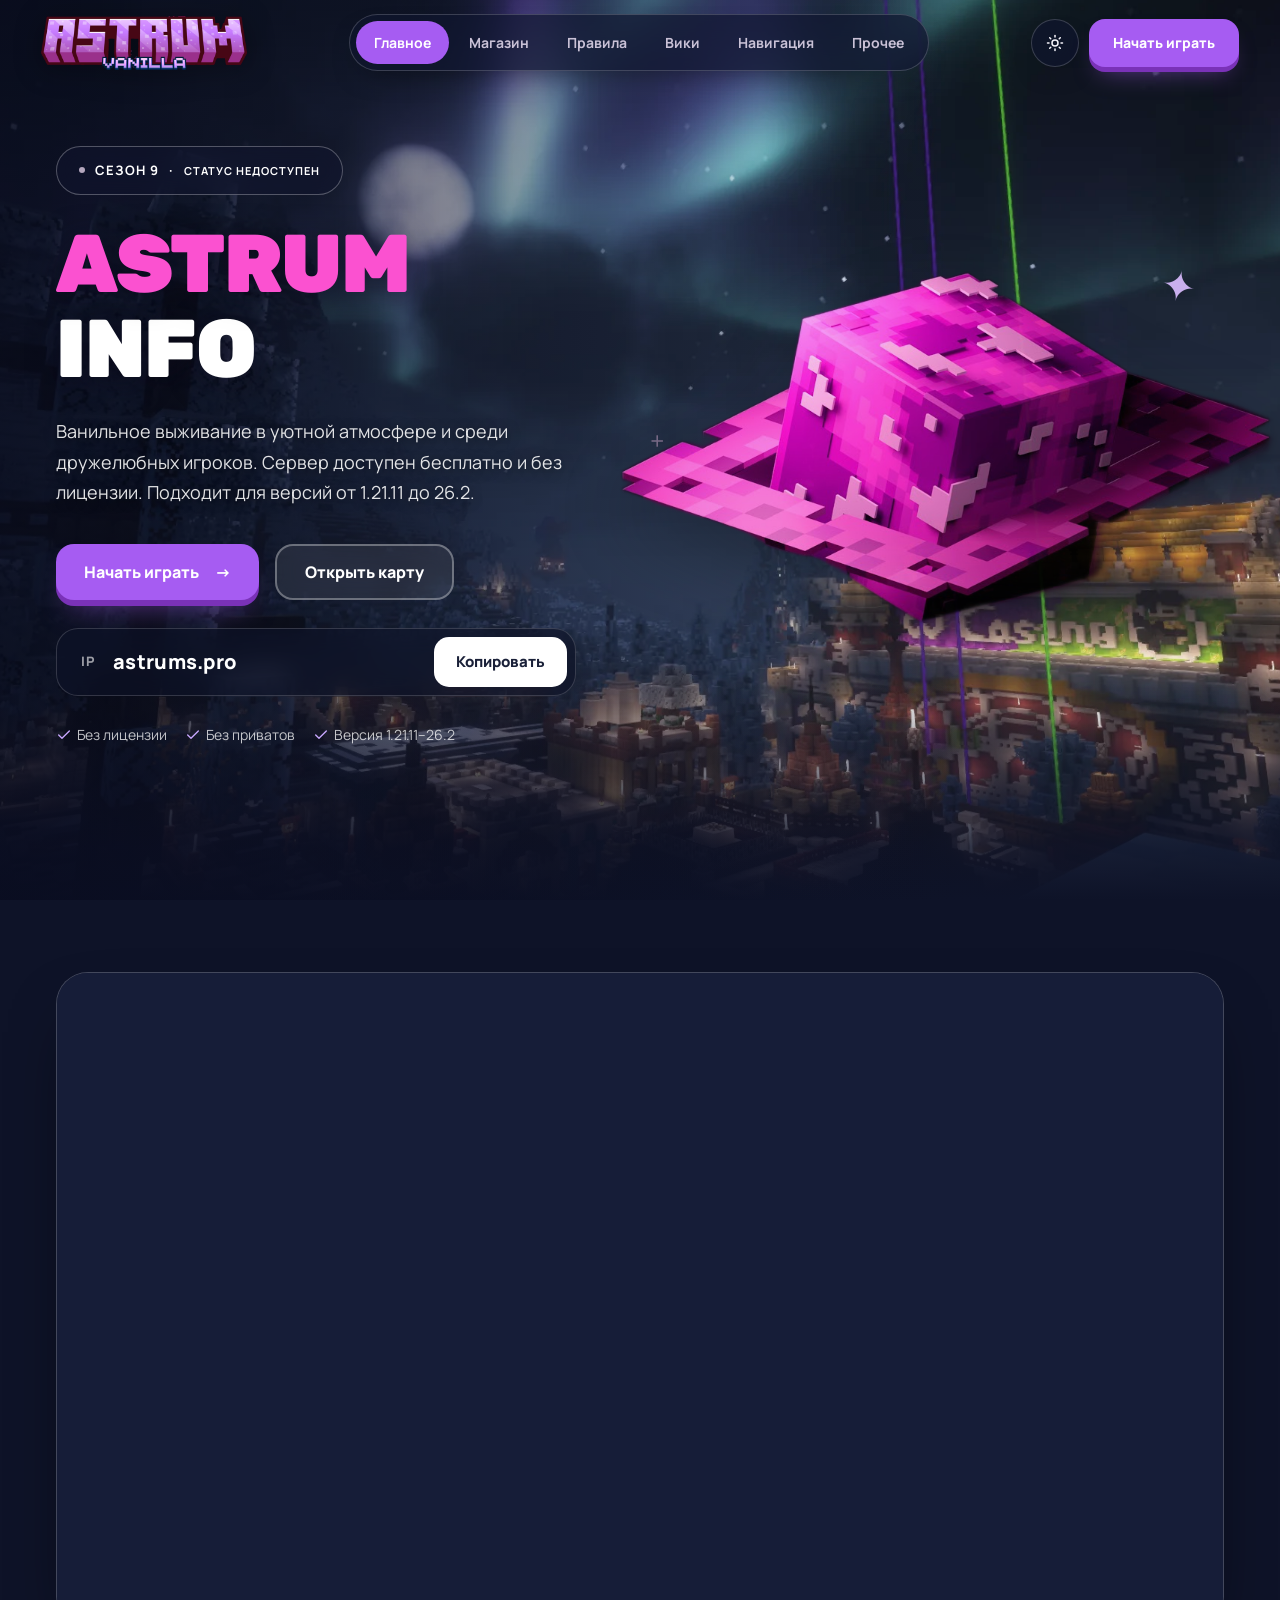
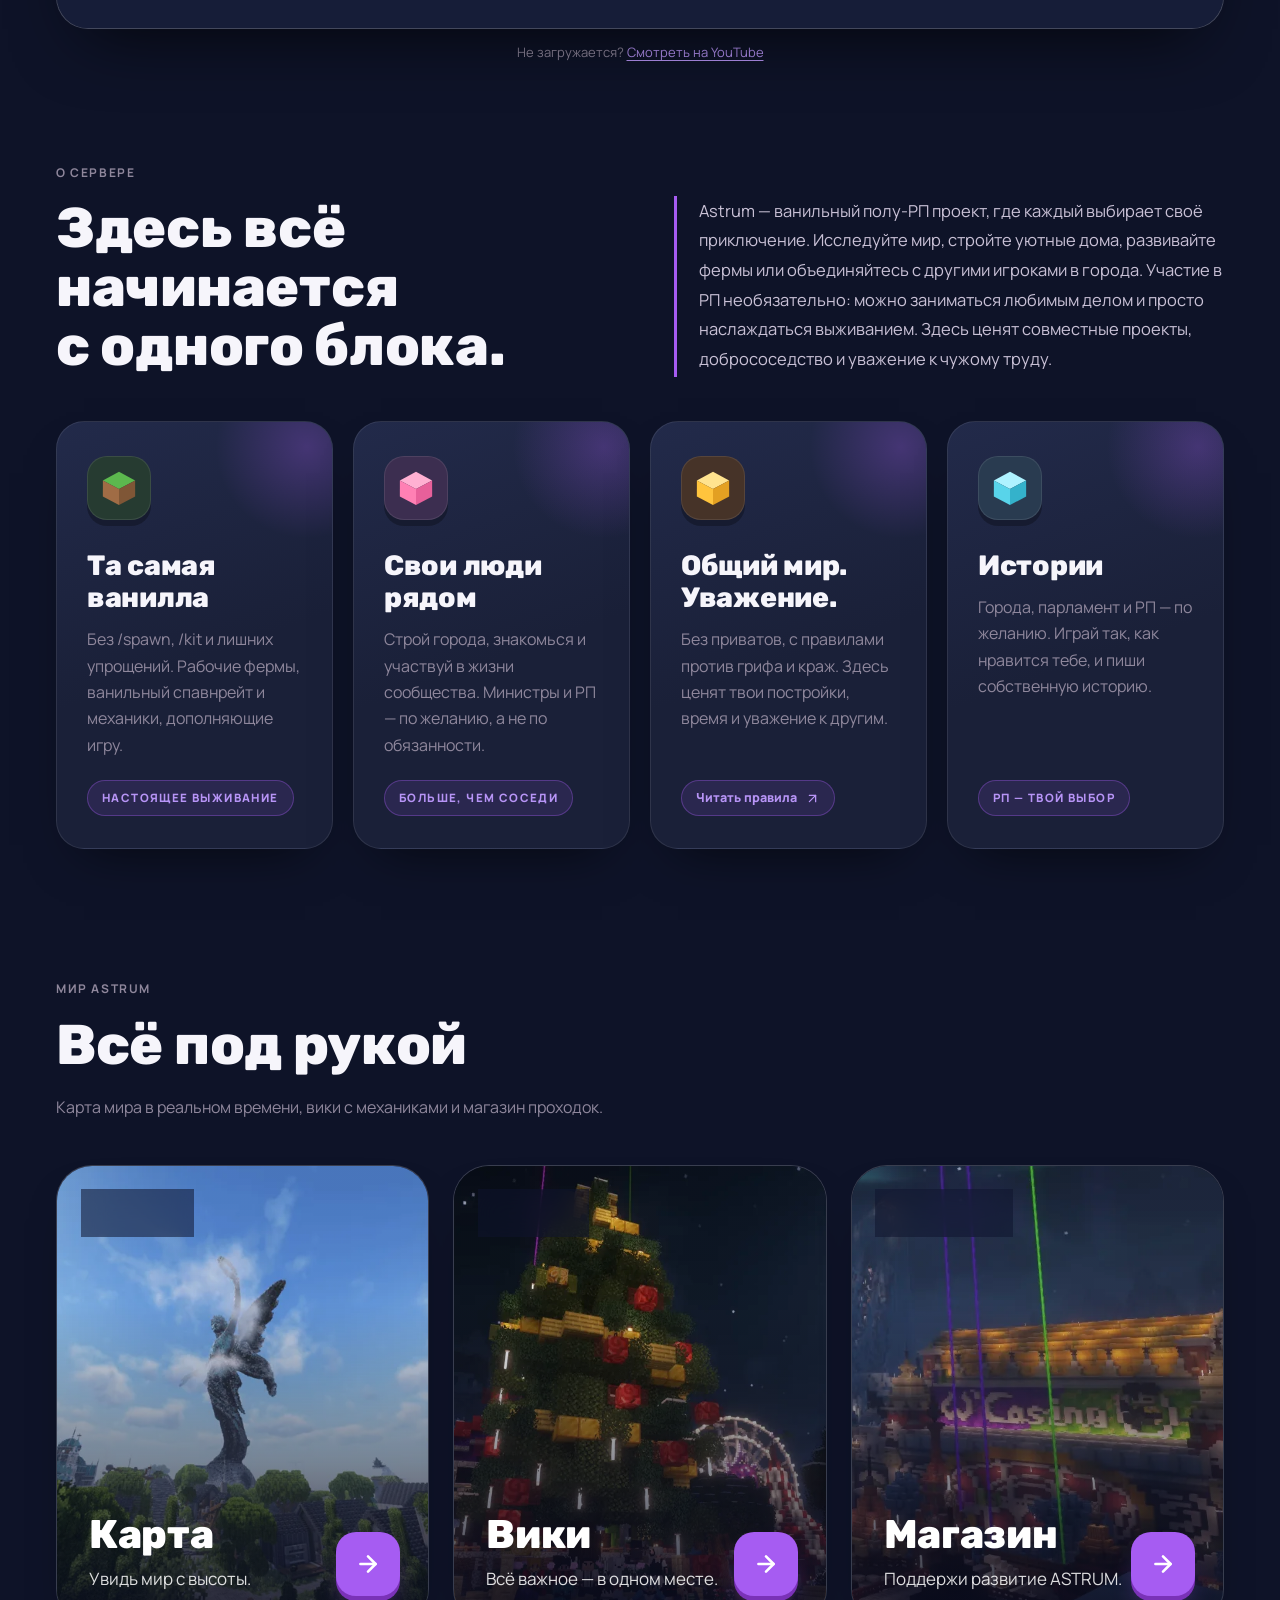
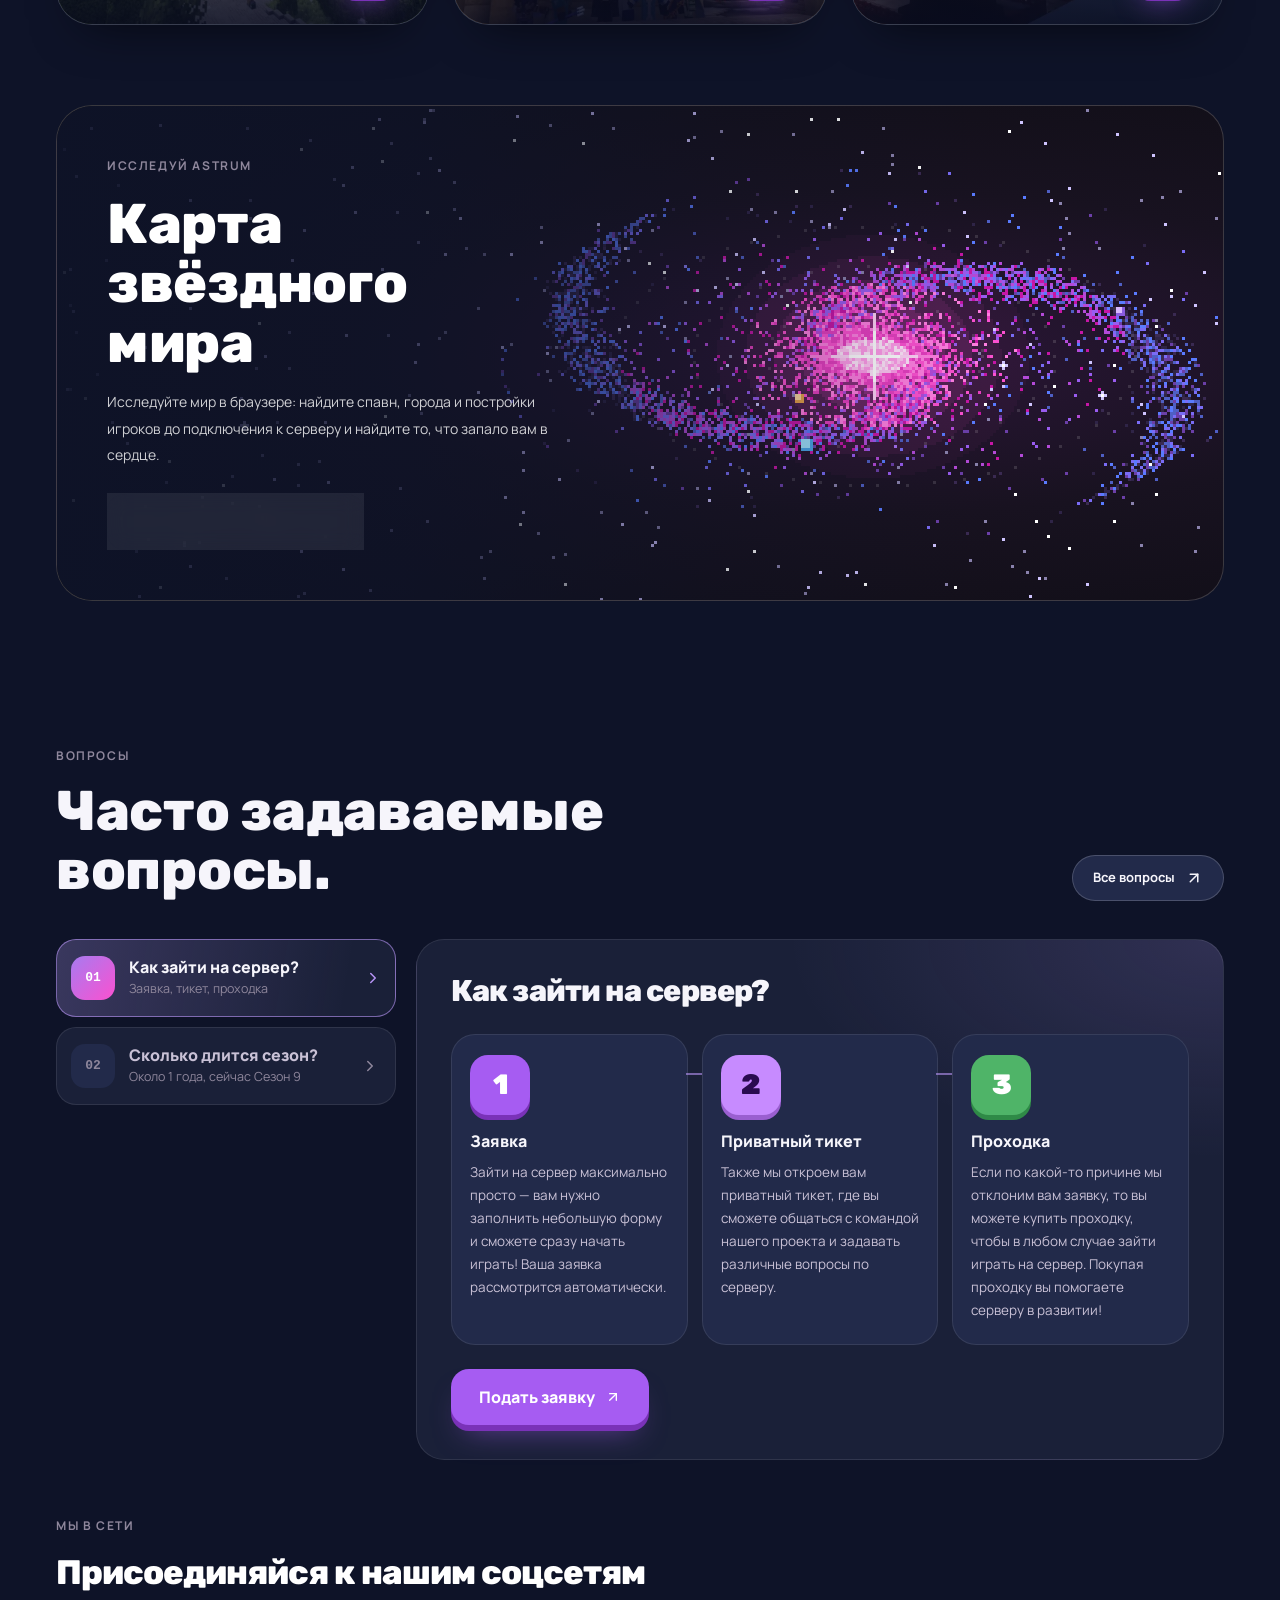
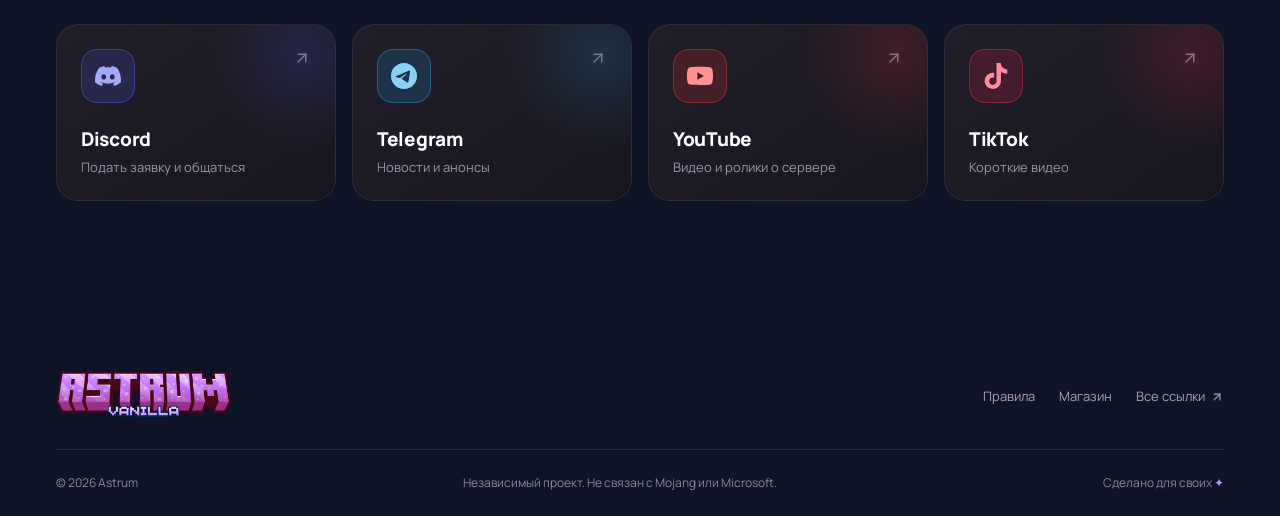
==== commit 624edaa1: "Add files via upload" ====
--- a/index.html
+++ b/index.html
@@ -1,20 +1,27 @@
 <!DOCTYPE html>
-<html lang="ru">
+<html lang="ru" data-ny="off" data-ny-lock>
 <head>
 <meta charset="utf-8">
 <meta name="viewport" content="width=device-width, initial-scale=1">
 <title>ASTRUM — Общий мир. Твоя история.</title>
 <meta name="description" content="Ванильный Minecraft-сервер Astrum: необязательный РП, города и сообщество. Начни свою историю на astrums.pro.">
+<link rel="preconnect" href="https://fonts.googleapis.com">
+<link rel="preconnect" href="https://fonts.gstatic.com" crossorigin>
+<link rel="stylesheet" href="https://fonts.googleapis.com/css2?family=Rubik:wght@700;800;900&display=swap">
 <link rel="icon" type="image/png" href="assets/images/astrum-logo.png">
-<link rel="preload" as="image" href="assets/images/hero-bg.png" fetchpriority="high">
+<link rel="preload" as="image" href="assets/images/winter-aurora.webp" fetchpriority="high">
 <script>try{var t=localStorage.getItem("astrum-theme");document.documentElement.setAttribute("data-theme",t==="light"?"light":"dark")}catch(e){document.documentElement.setAttribute("data-theme","dark")}</script>
 <link rel="stylesheet" href="assets/css/style.css">
 <link rel="stylesheet" href="assets/css/extra.css">
 <link rel="stylesheet" href="assets/css/light.css">
+<link rel="stylesheet" href="assets/css/newyear.css">
+<link rel="stylesheet" href="assets/css/theme.css">
 </head>
 <body class="antialiased">
-<div class="astrum-site astrum-home"><header class="site-header"><a class="brand brand-logo" href="index.html" aria-label="Astrum Vanilla — на главную"><img src="assets/images/astrum-wordmark.png" alt="Astrum Vanilla" width="640" height="168"></a><nav class="main-nav" aria-label="Главная навигация"><a class="active" aria-current="page" href="index.html">Главное</a><a class="" href="shop.html">Магазин</a><a class="" href="rules.html">Правила</a><a class="" href="wiki.html">Вики</a><a class="" href="navigation.html">Навигация</a><a class="" href="more.html">Прочее</a></nav><div class="header-tools"><button class="theme-toggle" type="button" aria-label="Сменить тему: светлая или тёмная" title="Сменить тему"><svg class="icon-sun" xmlns="http://www.w3.org/2000/svg" width="18" height="18" viewBox="0 0 24 24" fill="none" stroke="currentColor" stroke-width="2" stroke-linecap="round" stroke-linejoin="round" aria-hidden="true"><circle cx="12" cy="12" r="4"></circle><path d="M12 2v2"></path><path d="M12 20v2"></path><path d="m4.93 4.93 1.41 1.41"></path><path d="m17.66 17.66 1.41 1.41"></path><path d="M2 12h2"></path><path d="M20 12h2"></path><path d="m6.34 17.66-1.41 1.41"></path><path d="m19.07 4.93-1.41 1.41"></path></svg><svg class="icon-moon" xmlns="http://www.w3.org/2000/svg" width="18" height="18" viewBox="0 0 24 24" fill="none" stroke="currentColor" stroke-width="2" stroke-linecap="round" stroke-linejoin="round" aria-hidden="true"><path d="M12 3a6 6 0 0 0 9 9 9 9 0 1 1-9-9Z"></path></svg></button><a href="https://discord.gg/phRQ59Pmp" target="_blank" rel="noopener noreferrer" class="header-cta"><span>Начать играть</span></a></div><button class="menu-toggle" aria-label="Открыть меню"><svg xmlns="http://www.w3.org/2000/svg" width="24" height="24" viewBox="0 0 24 24" fill="none" stroke="currentColor" stroke-width="2" stroke-linecap="round" stroke-linejoin="round" class="lucide lucide-menu" aria-hidden="true"><path d="M4 5h16"></path><path d="M4 12h16"></path><path d="M4 19h16"></path></svg></button></header><main><section class="hero wrap photo-hero"><img class="hero-background" src="assets/images/hero-bg.png" alt="" aria-hidden="true" fetchpriority="high"><div class="hero-copy"><span class="eyebrow season"><span class="server-status-dot is-loading"></span>СЕЗОН 9 <span class="season-divider">·</span><span class="server-online" aria-live="polite" title="Статус astrums.pro. Данные обновляются примерно раз в 5 минут.">ОНЛАЙН: …</span></span><h1><span>ASTRUM</span><br>INFO</h1><p>Ванильное выживание в уютной атмосфере и среди дружелюбных игроков. Сервер доступен бесплатно и без лицензии. Подходит для версий от 1.21.11 до 26.2.</p><div class="hero-actions"><button class="button primary">Начать играть <svg xmlns="http://www.w3.org/2000/svg" width="19" height="19" viewBox="0 0 24 24" fill="none" stroke="currentColor" stroke-width="2" stroke-linecap="round" stroke-linejoin="round" class="lucide lucide-arrow-up-right" aria-hidden="true"><path d="M7 7h10v10"></path><path d="M7 17 17 7"></path></svg></button><button class="server-address"><span><small>IP СЕРВЕРА</small><strong>astrums.pro</strong></span><svg xmlns="http://www.w3.org/2000/svg" width="17" height="17" viewBox="0 0 24 24" fill="none" stroke="currentColor" stroke-width="2" stroke-linecap="round" stroke-linejoin="round" class="lucide lucide-copy" aria-hidden="true"><rect width="14" height="14" x="8" y="8" rx="2" ry="2"></rect><path d="M4 16c-1.1 0-2-.9-2-2V4c0-1.1.9-2 2-2h10c1.1 0 2 .9 2 2"></path></svg></button></div><div class="hero-facts"><span><svg xmlns="http://www.w3.org/2000/svg" width="14" height="14" viewBox="0 0 24 24" fill="none" stroke="currentColor" stroke-width="2" stroke-linecap="round" stroke-linejoin="round" class="lucide lucide-check" aria-hidden="true"><path d="M20 6 9 17l-5-5"></path></svg> Без лицензии</span><span><svg xmlns="http://www.w3.org/2000/svg" width="14" height="14" viewBox="0 0 24 24" fill="none" stroke="currentColor" stroke-width="2" stroke-linecap="round" stroke-linejoin="round" class="lucide lucide-check" aria-hidden="true"><path d="M20 6 9 17l-5-5"></path></svg> Без приватов</span><span><svg xmlns="http://www.w3.org/2000/svg" width="14" height="14" viewBox="0 0 24 24" fill="none" stroke="currentColor" stroke-width="2" stroke-linecap="round" stroke-linejoin="round" class="lucide lucide-check" aria-hidden="true"><path d="M20 6 9 17l-5-5"></path></svg> Версия 1.21.11–26.2</span></div></div><div class="hero-visual"><span class="floating-star star-one">✦</span><span class="floating-star star-two">+</span><img class="logo-dark" src="assets/images/astrum-logo-dark.png" alt="Логотип Astrum" fetchpriority="high"><img class="logo-light" src="assets/images/astrum-logo-light.png" alt="Логотип Astrum" loading="lazy"></div></section><div class="ticker" aria-label="СВОБОДА СТРОИТЬ, ЛЮДИ, С КОТОРЫМИ ПО ПУТИ, ВАНИЛЬНЫЙ МИР, ТВОЯ ИСТОРИЯ В ASTRUM"><div class="ticker-track"><div class="ticker-group"><span>СВОБОДА СТРОИТЬ</span>✦<span>ЛЮДИ, С КОТОРЫМИ ПО ПУТИ</span>✦<span>ВАНИЛЬНЫЙ МИР</span>✦<span>ТВОЯ ИСТОРИЯ В ASTRUM</span>✦</div><div class="ticker-group" aria-hidden="true"><span>СВОБОДА СТРОИТЬ</span>✦<span>ЛЮДИ, С КОТОРЫМИ ПО ПУТИ</span>✦<span>ВАНИЛЬНЫЙ МИР</span>✦<span>ТВОЯ ИСТОРИЯ В ASTRUM</span>✦</div><div class="ticker-group" aria-hidden="true"><span>СВОБОДА СТРОИТЬ</span>✦<span>ЛЮДИ, С КОТОРЫМИ ПО ПУТИ</span>✦<span>ВАНИЛЬНЫЙ МИР</span>✦<span>ТВОЯ ИСТОРИЯ В ASTRUM</span>✦</div><div class="ticker-group" aria-hidden="true"><span>СВОБОДА СТРОИТЬ</span>✦<span>ЛЮДИ, С КОТОРЫМИ ПО ПУТИ</span>✦<span>ВАНИЛЬНЫЙ МИР</span>✦<span>ТВОЯ ИСТОРИЯ В ASTRUM</span>✦</div><div class="ticker-group" aria-hidden="true"><span>СВОБОДА СТРОИТЬ</span>✦<span>ЛЮДИ, С КОТОРЫМИ ПО ПУТИ</span>✦<span>ВАНИЛЬНЫЙ МИР</span>✦<span>ТВОЯ ИСТОРИЯ В ASTRUM</span>✦</div><div class="ticker-group" aria-hidden="true"><span>СВОБОДА СТРОИТЬ</span>✦<span>ЛЮДИ, С КОТОРЫМИ ПО ПУТИ</span>✦<span>ВАНИЛЬНЫЙ МИР</span>✦<span>ТВОЯ ИСТОРИЯ В ASTRUM</span>✦</div></div></div><section class="wrap gallery" aria-label="Скриншоты мира Astrum"><figure class="gallery-item gallery-main"><img class="gallery-img is-active" src="assets/images/slide-sunset.webp" alt="Город Astrum на закате: фахверковые дома и каменная башня над деревьями" width="1600" height="948"></figure><figure class="gallery-item gallery-side"><img class="gallery-img is-active" src="assets/images/slide-castle.webp" alt="Замок за садом с цветами и фонарями" width="1600" height="900"></figure></section><section class="section wrap about-section"><div class="section-heading"><div><span class="eyebrow">О СЕРВЕРЕ</span><h2>Здесь всё начинается<br>с одного блока.</h2></div><p>Astrum — ванильный полу-РП проект, где каждый выбирает своё приключение. Исследуйте мир, стройте уютные дома, развивайте фермы или объединяйтесь с другими игроками в города. Участие в РП необязательно: можно заниматься любимым делом и просто наслаждаться выживанием. Здесь ценят совместные проекты, добрососедство и уважение к чужому труду.</p></div><div class="feature-grid"><article class="feature-card"><span class="feature-icon green"><svg xmlns="http://www.w3.org/2000/svg" width="24" height="24" viewBox="0 0 24 24" fill="none" stroke="currentColor" stroke-width="2" stroke-linecap="round" stroke-linejoin="round" class="lucide lucide-package" aria-hidden="true"><path d="M11 21.73a2 2 0 0 0 2 0l7-4A2 2 0 0 0 21 16V8a2 2 0 0 0-1-1.73l-7-4a2 2 0 0 0-2 0l-7 4A2 2 0 0 0 3 8v8a2 2 0 0 0 1 1.73z"></path><path d="M12 22V12"></path><polyline points="3.29 7 12 12 20.71 7"></polyline><path d="m7.5 4.27 9 5.15"></path></svg></span><h3>Та самая ванилла</h3><p>Без /spawn, /kit и лишних упрощений. Рабочие фермы, ванильный спавнрейт и механики, дополняющие игру.</p><span class="card-tag">НАСТОЯЩЕЕ ВЫЖИВАНИЕ</span></article><article class="feature-card"><span class="feature-icon purple"><svg xmlns="http://www.w3.org/2000/svg" width="24" height="24" viewBox="0 0 24 24" fill="none" stroke="currentColor" stroke-width="2" stroke-linecap="round" stroke-linejoin="round" class="lucide lucide-users" aria-hidden="true"><path d="M16 21v-2a4 4 0 0 0-4-4H6a4 4 0 0 0-4 4v2"></path><path d="M16 3.128a4 4 0 0 1 0 7.744"></path><path d="M22 21v-2a4 4 0 0 0-3-3.87"></path><circle cx="9" cy="7" r="4"></circle></svg></span><h3>Свои люди рядом</h3><p>Строй города, знакомься и участвуй в жизни сообщества. Министры и РП — по желанию, а не по обязанности.</p><span class="card-tag">БОЛЬШЕ, ЧЕМ СОСЕДИ</span></article><article class="feature-card"><span class="feature-icon orange"><svg xmlns="http://www.w3.org/2000/svg" width="24" height="24" viewBox="0 0 24 24" fill="none" stroke="currentColor" stroke-width="2" stroke-linecap="round" stroke-linejoin="round" class="lucide lucide-shield-check" aria-hidden="true"><path d="M20 13c0 5-3.5 7.5-7.66 8.95a1 1 0 0 1-.67-.01C7.5 20.5 4 18 4 13V6a1 1 0 0 1 1-1c2 0 4.5-1.2 6.24-2.72a1.17 1.17 0 0 1 1.52 0C14.51 3.81 17 5 19 5a1 1 0 0 1 1 1z"></path><path d="m9 12 2 2 4-4"></path></svg></span><h3>Общий мир. Уважение.</h3><p>Без приватов, с правилами против грифа и краж. Здесь ценят твои постройки, время и уважение к другим.</p><a class="text-link" href="rules.html">Читать правила <svg xmlns="http://www.w3.org/2000/svg" width="15" height="15" viewBox="0 0 24 24" fill="none" stroke="currentColor" stroke-width="2" stroke-linecap="round" stroke-linejoin="round" class="lucide lucide-arrow-up-right" aria-hidden="true"><path d="M7 7h10v10"></path><path d="M7 17 17 7"></path></svg></a></article></div></section><section class="wrap world-banner pixel-world"><canvas class="galaxy" aria-hidden="true"></canvas><div class="world-banner-copy"><span class="eyebrow">ИССЛЕДУЙ ASTRUM</span><h2>Карта звёздного мира</h2><p>Исследуйте мир в браузере: найдите спавн, города и постройки игроков до подключения к серверу и найдите то, что запало вам в сердце.</p><a href="https://astrums.pro/map" target="_blank" rel="noopener noreferrer" class="button light">Открыть карту мира <svg xmlns="http://www.w3.org/2000/svg" width="18" height="18" viewBox="0 0 24 24" fill="none" stroke="currentColor" stroke-width="2" stroke-linecap="round" stroke-linejoin="round" class="lucide lucide-arrow-up-right" aria-hidden="true"><path d="M7 7h10v10"></path><path d="M7 17 17 7"></path></svg></a></div></section><section id="start" class="section wrap faq" aria-labelledby="faq-title"><div class="section-heading"><div><span class="eyebrow">ВОПРОСЫ</span><h2 id="faq-title">Часто задаваемые<br>вопросы.</h2></div><a class="faq-all" href="more.html">Все вопросы <svg xmlns="http://www.w3.org/2000/svg" width="18" height="18" viewBox="0 0 24 24" fill="none" stroke="currentColor" stroke-width="2" stroke-linecap="round" stroke-linejoin="round" class="lucide lucide-arrow-up-right" aria-hidden="true"><path d="M7 7h10v10"></path><path d="M7 17 17 7"></path></svg></a></div><div class="fx"><div class="fx-tabs" role="tablist" aria-label="Вопросы"><button type="button" class="fx-tab is-active" role="tab" id="fx-tab-join" aria-selected="true" aria-controls="fx-panel-join"><span class="fx-num">01</span><span class="fx-tab-text"><strong>Как зайти на сервер?</strong><small>Заявка, тикет, проходка</small></span><svg class="fx-chev" viewBox="0 0 24 24" width="18" height="18" fill="none" stroke="currentColor" stroke-width="2" stroke-linecap="round" stroke-linejoin="round" aria-hidden="true"><path d="m9 18 6-6-6-6"/></svg></button><button type="button" class="fx-tab" role="tab" id="fx-tab-season" aria-selected="false" aria-controls="fx-panel-season" tabindex="-1"><span class="fx-num">02</span><span class="fx-tab-text"><strong>Сколько длится сезон?</strong><small>Около 1 года, сейчас Сезон 9</small></span><svg class="fx-chev" viewBox="0 0 24 24" width="18" height="18" fill="none" stroke="currentColor" stroke-width="2" stroke-linecap="round" stroke-linejoin="round" aria-hidden="true"><path d="m9 18 6-6-6-6"/></svg></button></div><div class="fx-stage"><section class="fx-panel is-active" role="tabpanel" id="fx-panel-join" aria-labelledby="fx-tab-join"><h3>Как зайти на сервер?</h3><ol class="fx-steps"><li><span class="fx-n">01</span><strong>Заявка</strong><p>Зайти на сервер максимально просто — вам нужно заполнить небольшую форму и сможете сразу начать играть! Ваша заявка рассмотрится автоматически.</p></li><li><span class="fx-n">02</span><strong>Приватный тикет</strong><p>Также мы откроем вам приватный тикет, где вы сможете общаться с командой нашего проекта и задавать различные вопросы по серверу.</p></li><li><span class="fx-n">03</span><strong>Проходка</strong><p>Если по какой-то причине мы отклоним вам заявку, то вы можете купить проходку, чтобы в любом случае зайти играть на сервер. Покупая проходку вы помогаете серверу в развитии!</p></li></ol><a class="fx-btn" href="https://discord.gg/phRQ59Pmp" target="_blank" rel="noopener noreferrer">Подать заявку <svg viewBox="0 0 24 24" width="16" height="16" fill="none" stroke="currentColor" stroke-width="2" stroke-linecap="round" stroke-linejoin="round" aria-hidden="true"><path d="M7 7h10v10"/><path d="M7 17 17 7"/></svg></a></section><section class="fx-panel" role="tabpanel" id="fx-panel-season" aria-labelledby="fx-tab-season"><h3>Сколько длится сезон?</h3><div class="fx-season-grid"><div class="fx-summary"><div class="fx-big"><strong>~1</strong><span>год<br>на сезон</span></div><p>Наш сервер живёт сезонами. Каждый сезон длится около 1 года, чтобы вам не надоедало играть в одном и том же мире. Сейчас идёт Сезон 9.</p><p>Карты старых сезонов сохраняются — доступ к ним есть у подписчиков PLUS.</p></div><ol class="fx-rows" aria-label="Летопись сезонов"><li class="fx-row" style="--w:.099;--i:0"><span class="fx-season"><b>Сезон 1</b><small>15 июля 2022 — 10 августа 2022</small></span><span class="fx-bar"><i></i></span><em>26 дней</em></li><li class="fx-row" style="--w:.038;--i:1"><span class="fx-season"><b>Сезон 2</b><small>11 августа 2022 — 21 августа 2022</small></span><span class="fx-bar"><i></i></span><em>10 дней</em></li><li class="fx-row" style="--w:.095;--i:2"><span class="fx-season"><b>Сезон 3</b><small>22 августа 2022 — 16 сентября 2022</small></span><span class="fx-bar"><i></i></span><em>25 дней</em></li><li class="fx-row" style="--w:.16;--i:3"><span class="fx-season"><b>Сезон 4</b><small>17 сентября 2022 — 29 октября 2022</small></span><span class="fx-bar"><i></i></span><em>42 дня</em></li><li class="fx-row" style="--w:1;--i:4"><span class="fx-season"><b>Сезон 5</b><small>30 октября 2022 — 20 июля 2023</small></span><span class="fx-bar"><i></i></span><em>263 дня</em></li><li class="fx-row is-unknown" style="--i:5"><span class="fx-season"><b>Сезон 6</b><small>Данные скоро</small></span><span class="fx-bar"></span><em>скоро</em></li><li class="fx-row is-unknown" style="--i:6"><span class="fx-season"><b>Сезон 7</b><small>Данные скоро</small></span><span class="fx-bar"></span><em>скоро</em></li><li class="fx-row is-unknown" style="--i:7"><span class="fx-season"><b>Сезон 8</b><small>Данные скоро</small></span><span class="fx-bar"></span><em>скоро</em></li><li class="fx-row is-now" style="--i:8"><span class="fx-season"><b>Сезон 9</b><small>Идёт сейчас</small></span><span class="fx-bar"><i></i></span><em>сейчас</em></li></ol></div></section></div></div><div class="faq-links"><div class="faq-links-head"><span class="eyebrow">МЫ В СЕТИ</span><h3>Присоединяйся к нашим соцсетям</h3></div><div class="social-grid"><a class="social-card social-discord" href="https://discord.gg/phRQ59Pmp" target="_blank" rel="noopener noreferrer"><span class="social-icon"><svg xmlns="http://www.w3.org/2000/svg" width="26" height="26" viewBox="0 0 24 24" fill="currentColor" aria-hidden="true"><path d="M20.317 4.37a19.8 19.8 0 0 0-4.885-1.515.074.074 0 0 0-.079.037c-.21.375-.444.864-.608 1.25a18.3 18.3 0 0 0-5.487 0 13 13 0 0 0-.617-1.25.08.08 0 0 0-.079-.037A19.7 19.7 0 0 0 3.677 4.37a.1.1 0 0 0-.032.027C.533 9.046-.32 13.58.099 18.057a.08.08 0 0 0 .031.057 19.9 19.9 0 0 0 5.993 3.03.08.08 0 0 0 .084-.028c.462-.63.874-1.295 1.226-1.994a.076.076 0 0 0-.041-.106 13 13 0 0 1-1.872-.892.077.077 0 0 1-.008-.128 10 10 0 0 0 .372-.292.07.07 0 0 1 .077-.01c3.928 1.793 8.18 1.793 12.062 0a.07.07 0 0 1 .078.01c.12.098.246.198.373.292a.077.077 0 0 1-.006.127 12.3 12.3 0 0 1-1.873.892.077.077 0 0 0-.041.107c.36.698.772 1.362 1.225 1.993a.08.08 0 0 0 .084.028 19.8 19.8 0 0 0 6.002-3.03.08.08 0 0 0 .032-.054c.5-5.177-.838-9.674-3.549-13.66a.06.06 0 0 0-.031-.03M8.02 15.33c-1.182 0-2.157-1.085-2.157-2.419 0-1.333.956-2.419 2.157-2.419 1.21 0 2.176 1.096 2.157 2.42 0 1.333-.956 2.418-2.157 2.418m7.975 0c-1.183 0-2.157-1.085-2.157-2.419 0-1.333.955-2.419 2.157-2.419 1.21 0 2.176 1.096 2.157 2.42 0 1.333-.946 2.418-2.157 2.418"/></svg></span><span class="social-text"><strong>Discord</strong><small>Подать заявку и общаться</small></span><svg class="social-arrow" xmlns="http://www.w3.org/2000/svg" width="18" height="18" viewBox="0 0 24 24" fill="none" stroke="currentColor" stroke-width="2" stroke-linecap="round" stroke-linejoin="round" aria-hidden="true"><path d="M7 7h10v10"></path><path d="M7 17 17 7"></path></svg></a><a class="social-card social-telegram" href="https://t.me/ast_mc" target="_blank" rel="noopener noreferrer"><span class="social-icon"><svg xmlns="http://www.w3.org/2000/svg" width="26" height="26" viewBox="0 0 24 24" fill="currentColor" aria-hidden="true"><path d="M11.944 0A12 12 0 0 0 0 12a12 12 0 0 0 12 12 12 12 0 0 0 12-12A12 12 0 0 0 12 0zm4.962 7.224c.1-.002.321.023.465.14a.5.5 0 0 1 .171.325c.016.093.036.306.02.472-.18 1.898-.962 6.502-1.36 8.627-.168.9-.499 1.201-.82 1.23-.696.065-1.225-.46-1.9-.902-1.056-.693-1.653-1.124-2.678-1.8-1.185-.78-.417-1.21.258-1.91.177-.184 3.247-2.977 3.307-3.23.007-.032.014-.15-.056-.212s-.174-.041-.249-.024q-.159.037-5.061 3.345-.72.495-1.302.48c-.428-.008-1.252-.241-1.865-.44-.752-.245-1.349-.374-1.297-.789q.04-.324.893-.663 5.247-2.286 6.998-3.014c3.332-1.386 4.025-1.627 4.476-1.635"/></svg></span><span class="social-text"><strong>Telegram</strong><small>Новости и анонсы</small></span><svg class="social-arrow" xmlns="http://www.w3.org/2000/svg" width="18" height="18" viewBox="0 0 24 24" fill="none" stroke="currentColor" stroke-width="2" stroke-linecap="round" stroke-linejoin="round" aria-hidden="true"><path d="M7 7h10v10"></path><path d="M7 17 17 7"></path></svg></a><a class="social-card social-youtube" href="https://www.youtube.com/@Astrum_mc" target="_blank" rel="noopener noreferrer"><span class="social-icon"><svg xmlns="http://www.w3.org/2000/svg" width="26" height="26" viewBox="0 0 24 24" fill="currentColor" aria-hidden="true"><path d="M23.498 6.186a3.02 3.02 0 0 0-2.122-2.136C19.505 3.545 12 3.545 12 3.545s-7.505 0-9.377.505A3.02 3.02 0 0 0 .502 6.186C0 8.07 0 12 0 12s0 3.93.502 5.814a3.02 3.02 0 0 0 2.122 2.136c1.871.505 9.376.505 9.376.505s7.505 0 9.377-.505a3.02 3.02 0 0 0 2.122-2.136C24 15.93 24 12 24 12s0-3.93-.502-5.814M9.545 15.568V8.432L15.818 12z"/></svg></span><span class="social-text"><strong>YouTube</strong><small>Видео и ролики о сервере</small></span><svg class="social-arrow" xmlns="http://www.w3.org/2000/svg" width="18" height="18" viewBox="0 0 24 24" fill="none" stroke="currentColor" stroke-width="2" stroke-linecap="round" stroke-linejoin="round" aria-hidden="true"><path d="M7 7h10v10"></path><path d="M7 17 17 7"></path></svg></a><a class="social-card social-tiktok" href="https://www.tiktok.com/" target="_blank" rel="noopener noreferrer"><span class="social-icon"><svg xmlns="http://www.w3.org/2000/svg" width="26" height="26" viewBox="0 0 24 24" fill="currentColor" aria-hidden="true"><path d="M12.525.02c1.31-.02 2.61-.01 3.91-.02.08 1.53.63 3.09 1.75 4.17 1.12 1.11 2.7 1.62 4.24 1.79v4.03c-1.44-.05-2.89-.35-4.2-.97-.57-.26-1.1-.59-1.62-.93-.01 2.92.01 5.84-.02 8.75-.08 1.4-.54 2.79-1.35 3.94-1.31 1.92-3.58 3.17-5.91 3.21-1.43.08-2.86-.31-4.08-1.03-2.02-1.19-3.44-3.37-3.65-5.71-.02-.5-.03-1-.01-1.49.18-1.9 1.12-3.72 2.58-4.96 1.66-1.44 3.98-2.13 6.15-1.72.02 1.48-.04 2.96-.04 4.44-.99-.32-2.15-.23-3.02.37-.63.41-1.11 1.04-1.36 1.75-.21.51-.15 1.07-.14 1.61.24 1.64 1.82 3.02 3.5 2.87 1.12-.01 2.19-.66 2.77-1.61.19-.33.4-.67.41-1.06.1-1.79.06-3.57.07-5.36.01-4.03-.01-8.05.02-12.07"/></svg></span><span class="social-text"><strong>TikTok</strong><small>Короткие видео</small></span><svg class="social-arrow" xmlns="http://www.w3.org/2000/svg" width="18" height="18" viewBox="0 0 24 24" fill="none" stroke="currentColor" stroke-width="2" stroke-linecap="round" stroke-linejoin="round" aria-hidden="true"><path d="M7 7h10v10"></path><path d="M7 17 17 7"></path></svg></a></div></div></section></main><footer class="site-footer wrap"><div class="footer-top"><div class="footer-brand"><a class="brand brand-logo footer-logo" href="index.html" aria-label="Astrum Vanilla — на главную"><img src="assets/images/astrum-wordmark.png" alt="Astrum Vanilla" width="640" height="168" loading="lazy"></a></div><div class="footer-links"><a href="rules.html">Правила</a><a href="shop.html">Магазин</a><a href="navigation.html">Все ссылки <svg xmlns="http://www.w3.org/2000/svg" width="14" height="14" viewBox="0 0 24 24" fill="none" stroke="currentColor" stroke-width="2" stroke-linecap="round" stroke-linejoin="round" class="lucide lucide-arrow-up-right" aria-hidden="true"><path d="M7 7h10v10"></path><path d="M7 17 17 7"></path></svg></a></div></div><div class="footer-bottom"><span>© 2026 Astrum</span><span>Независимый проект. Не связан с Mojang или Microsoft.</span><span>Сделано для своих <span class="accent">✦</span></span></div></footer></div>
+<div class="astrum-site astrum-home"><header class="site-header"><a class="brand brand-logo" href="index.html" aria-label="Astrum Vanilla — на главную"><img src="assets/images/astrum-wordmark.png" alt="Astrum Vanilla" width="640" height="168"></a><nav class="main-nav" aria-label="Главная навигация"><a class="active" aria-current="page" href="index.html">Главное</a><a class="" href="shop.html">Магазин</a><a class="" href="rules.html">Правила</a><a class="" href="wiki.html">Вики</a><a class="" href="navigation.html">Навигация</a><a class="" href="more.html">Прочее</a></nav><div class="header-tools"><button class="theme-toggle" type="button" aria-label="Сменить тему: светлая или тёмная" title="Сменить тему"><svg class="icon-sun" xmlns="http://www.w3.org/2000/svg" width="18" height="18" viewBox="0 0 24 24" fill="none" stroke="currentColor" stroke-width="2" stroke-linecap="round" stroke-linejoin="round" aria-hidden="true"><circle cx="12" cy="12" r="4"></circle><path d="M12 2v2"></path><path d="M12 20v2"></path><path d="m4.93 4.93 1.41 1.41"></path><path d="m17.66 17.66 1.41 1.41"></path><path d="M2 12h2"></path><path d="M20 12h2"></path><path d="m6.34 17.66-1.41 1.41"></path><path d="m19.07 4.93-1.41 1.41"></path></svg><svg class="icon-moon" xmlns="http://www.w3.org/2000/svg" width="18" height="18" viewBox="0 0 24 24" fill="none" stroke="currentColor" stroke-width="2" stroke-linecap="round" stroke-linejoin="round" aria-hidden="true"><path d="M12 3a6 6 0 0 0 9 9 9 9 0 1 1-9-9Z"></path></svg></button><a href="https://discord.gg/phRQ59Pmp" target="_blank" rel="noopener noreferrer" class="header-cta"><span>Начать играть</span></a><button class="menu-toggle" aria-label="Открыть меню"><svg xmlns="http://www.w3.org/2000/svg" width="24" height="24" viewBox="0 0 24 24" fill="none" stroke="currentColor" stroke-width="2" stroke-linecap="round" stroke-linejoin="round" class="lucide lucide-menu" aria-hidden="true"><path d="M4 5h16"></path><path d="M4 12h16"></path><path d="M4 19h16"></path></svg></button></div></header><main><section class="hero wrap photo-hero"><img class="hero-background" src="assets/images/winter-aurora.webp" alt="" aria-hidden="true" fetchpriority="high"><div class="hero-copy"><span class="eyebrow season"><span class="server-status-dot is-loading"></span>СЕЗОН 9 <span class="season-divider">·</span><span class="server-online" aria-live="polite" title="Статус astrums.pro. Данные обновляются примерно раз в 5 минут.">ОНЛАЙН: …</span></span><h1><span>ASTRUM</span><br>INFO</h1><p>Ванильное выживание в уютной атмосфере и среди дружелюбных игроков. Сервер доступен бесплатно и без лицензии. Подходит для версий от 1.21.11 до 26.2.</p><div class="hero-actions"><button class="button primary">Начать играть <span aria-hidden="true">→</span></button><a class="button ghost" href="https://astrums.pro/map" target="_blank" rel="noopener noreferrer">Открыть карту</a></div><button class="server-address" type="button" aria-label="Скопировать IP сервера"><small>IP</small><strong>astrums.pro</strong><span class="copy-pill">Копировать</span></button><div class="hero-facts"><span><svg xmlns="http://www.w3.org/2000/svg" width="14" height="14" viewBox="0 0 24 24" fill="none" stroke="currentColor" stroke-width="2" stroke-linecap="round" stroke-linejoin="round" class="lucide lucide-check" aria-hidden="true"><path d="M20 6 9 17l-5-5"></path></svg> Без лицензии</span><span><svg xmlns="http://www.w3.org/2000/svg" width="14" height="14" viewBox="0 0 24 24" fill="none" stroke="currentColor" stroke-width="2" stroke-linecap="round" stroke-linejoin="round" class="lucide lucide-check" aria-hidden="true"><path d="M20 6 9 17l-5-5"></path></svg> Без приватов</span><span><svg xmlns="http://www.w3.org/2000/svg" width="14" height="14" viewBox="0 0 24 24" fill="none" stroke="currentColor" stroke-width="2" stroke-linecap="round" stroke-linejoin="round" class="lucide lucide-check" aria-hidden="true"><path d="M20 6 9 17l-5-5"></path></svg> Версия 1.21.11–26.2</span></div><div class="ny-countdown" aria-live="off"><span class="ny-countdown-ico" aria-hidden="true">🎄</span><div class="ny-countdown-text"><span class="ny-countdown-label">До Нового года</span><div class="ny-countdown-time"></div></div></div></div><div class="hero-visual"><span class="floating-star star-one">✦</span><span class="floating-star star-two">+</span><img class="logo-dark" src="assets/images/astrum-logo-dark.png" alt="Логотип Astrum" fetchpriority="high"><img class="logo-light" src="assets/images/astrum-logo-light.png" alt="Логотип Astrum" loading="lazy"></div></section><section class="wrap video-section" aria-label="Видео об Astrum"><div class="video-frame"><iframe src="https://www.youtube-nocookie.com/embed/09lge74m270?rel=0" title="Видео об Astrum" loading="lazy" allow="accelerometer; autoplay; clipboard-write; encrypted-media; gyroscope; picture-in-picture; web-share" referrerpolicy="strict-origin-when-cross-origin" allowfullscreen></iframe></div><p class="video-note">Не загружается? <a href="https://www.youtube.com/watch?v=09lge74m270" target="_blank" rel="noopener noreferrer">Смотреть на YouTube</a></p></section><section class="section wrap about-section"><div class="section-heading"><div><span class="eyebrow">О СЕРВЕРЕ</span><h2>Здесь всё начинается<br>с одного блока.</h2></div><p>Astrum — ванильный полу-РП проект, где каждый выбирает своё приключение. Исследуйте мир, стройте уютные дома, развивайте фермы или объединяйтесь с другими игроками в города. Участие в РП необязательно: можно заниматься любимым делом и просто наслаждаться выживанием. Здесь ценят совместные проекты, добрососедство и уважение к чужому труду.</p></div><div class="feature-grid"><article class="feature-card"><span class="feature-icon green"><svg class="cube" viewBox="0 0 40 40" aria-hidden="true"><path d="M20 3 37 12 20 21 3 12Z" fill="#5cb84e"/><path d="M3 12 20 21V38L3 29Z" fill="#a06c45"/><path d="M37 12 20 21V38L37 29Z" fill="#7f5636"/></svg></span><h3>Та самая ванилла</h3><p>Без /spawn, /kit и лишних упрощений. Рабочие фермы, ванильный спавнрейт и механики, дополняющие игру.</p><span class="card-tag">НАСТОЯЩЕЕ ВЫЖИВАНИЕ</span></article><article class="feature-card"><span class="feature-icon purple"><svg class="cube" viewBox="0 0 40 40" aria-hidden="true"><path d="M20 3 37 12 20 21 3 12Z" fill="#ffb0d2"/><path d="M3 12 20 21V38L3 29Z" fill="#ff80b4"/><path d="M37 12 20 21V38L37 29Z" fill="#e8609a"/></svg></span><h3>Свои люди рядом</h3><p>Строй города, знакомься и участвуй в жизни сообщества. Министры и РП — по желанию, а не по обязанности.</p><span class="card-tag">БОЛЬШЕ, ЧЕМ СОСЕДИ</span></article><article class="feature-card"><span class="feature-icon orange"><svg class="cube" viewBox="0 0 40 40" aria-hidden="true"><path d="M20 3 37 12 20 21 3 12Z" fill="#ffe38f"/><path d="M3 12 20 21V38L3 29Z" fill="#ffc43d"/><path d="M37 12 20 21V38L37 29Z" fill="#e3a022"/></svg></span><h3>Общий мир. Уважение.</h3><p>Без приватов, с правилами против грифа и краж. Здесь ценят твои постройки, время и уважение к другим.</p><a class="text-link" href="rules.html">Читать правила <svg xmlns="http://www.w3.org/2000/svg" width="15" height="15" viewBox="0 0 24 24" fill="none" stroke="currentColor" stroke-width="2" stroke-linecap="round" stroke-linejoin="round" class="lucide lucide-arrow-up-right" aria-hidden="true"><path d="M7 7h10v10"></path><path d="M7 17 17 7"></path></svg></a></article><article class="feature-card"><span class="feature-icon blue"><svg class="cube" viewBox="0 0 40 40" aria-hidden="true"><path d="M20 3 37 12 20 21 3 12Z" fill="#aef2ff"/><path d="M3 12 20 21V38L3 29Z" fill="#58d4ea"/><path d="M37 12 20 21V38L37 29Z" fill="#34b2cb"/></svg></span><h3>Истории</h3><p>Города, парламент и РП — по желанию. Играй так, как нравится тебе, и пиши собственную историю.</p><span class="card-tag">РП — ТВОЙ ВЫБОР</span></article></div></section><section class="wrap hub" aria-labelledby="hub-title"><div class="section-heading"><div><span class="eyebrow">МИР ASTRUM</span><h2 id="hub-title">Всё под рукой</h2></div><p>Карта мира в реальном времени, вики с механиками и магазин проходок.</p></div><div class="hub-grid"><a class="hub-card" href="https://astrums.pro/map" target="_blank" rel="noopener noreferrer" style="--dot:#4fe08a"><img src="assets/images/hub-map.webp" alt="" loading="lazy"><span class="hub-chip"><i></i>Живая</span><h3>Карта</h3><p>Увидь мир с высоты.</p><span class="hub-go" aria-hidden="true"><svg width="26" height="26" viewBox="0 0 24 24" fill="none" stroke="currentColor" stroke-width="2.4" stroke-linecap="round" stroke-linejoin="round"><path d="M5 12h14"/><path d="m12 5 7 7-7 7"/></svg></span></a><a class="hub-card" href="wiki.html" style="--dot:#c78bff"><img src="assets/images/hub-wiki.webp" alt="" loading="lazy"><span class="hub-chip"><i></i>Гайды</span><h3>Вики</h3><p>Всё важное — в одном месте.</p><span class="hub-go" aria-hidden="true"><svg width="26" height="26" viewBox="0 0 24 24" fill="none" stroke="currentColor" stroke-width="2.4" stroke-linecap="round" stroke-linejoin="round"><path d="M5 12h14"/><path d="m12 5 7 7-7 7"/></svg></span></a><a class="hub-card" href="shop.html" style="--dot:#ff7fb2"><img src="assets/images/hub-shop.webp" alt="" loading="lazy"><span class="hub-chip"><i></i>Проходки</span><h3>Магазин</h3><p>Поддержи развитие ASTRUM.</p><span class="hub-go" aria-hidden="true"><svg width="26" height="26" viewBox="0 0 24 24" fill="none" stroke="currentColor" stroke-width="2.4" stroke-linecap="round" stroke-linejoin="round"><path d="M5 12h14"/><path d="m12 5 7 7-7 7"/></svg></span></a></div></section><section class="wrap world-banner pixel-world"><canvas class="galaxy" aria-hidden="true"></canvas><div class="world-banner-copy"><span class="eyebrow">ИССЛЕДУЙ ASTRUM</span><h2>Карта звёздного мира</h2><p>Исследуйте мир в браузере: найдите спавн, города и постройки игроков до подключения к серверу и найдите то, что запало вам в сердце.</p><a href="https://astrums.pro/map" target="_blank" rel="noopener noreferrer" class="button light">Открыть карту мира <svg xmlns="http://www.w3.org/2000/svg" width="18" height="18" viewBox="0 0 24 24" fill="none" stroke="currentColor" stroke-width="2" stroke-linecap="round" stroke-linejoin="round" class="lucide lucide-arrow-up-right" aria-hidden="true"><path d="M7 7h10v10"></path><path d="M7 17 17 7"></path></svg></a></div></section><section id="start" class="section wrap faq" aria-labelledby="faq-title"><div class="section-heading"><div><span class="eyebrow">ВОПРОСЫ</span><h2 id="faq-title">Часто задаваемые<br>вопросы.</h2></div><a class="faq-all" href="more.html">Все вопросы <svg xmlns="http://www.w3.org/2000/svg" width="18" height="18" viewBox="0 0 24 24" fill="none" stroke="currentColor" stroke-width="2" stroke-linecap="round" stroke-linejoin="round" class="lucide lucide-arrow-up-right" aria-hidden="true"><path d="M7 7h10v10"></path><path d="M7 17 17 7"></path></svg></a></div><div class="fx"><div class="fx-tabs" role="tablist" aria-label="Вопросы"><button type="button" class="fx-tab is-active" role="tab" id="fx-tab-join" aria-selected="true" aria-controls="fx-panel-join"><span class="fx-num">01</span><span class="fx-tab-text"><strong>Как зайти на сервер?</strong><small>Заявка, тикет, проходка</small></span><svg class="fx-chev" viewBox="0 0 24 24" width="18" height="18" fill="none" stroke="currentColor" stroke-width="2" stroke-linecap="round" stroke-linejoin="round" aria-hidden="true"><path d="m9 18 6-6-6-6"/></svg></button><button type="button" class="fx-tab" role="tab" id="fx-tab-season" aria-selected="false" aria-controls="fx-panel-season" tabindex="-1"><span class="fx-num">02</span><span class="fx-tab-text"><strong>Сколько длится сезон?</strong><small>Около 1 года, сейчас Сезон 9</small></span><svg class="fx-chev" viewBox="0 0 24 24" width="18" height="18" fill="none" stroke="currentColor" stroke-width="2" stroke-linecap="round" stroke-linejoin="round" aria-hidden="true"><path d="m9 18 6-6-6-6"/></svg></button></div><div class="fx-stage"><section class="fx-panel is-active" role="tabpanel" id="fx-panel-join" aria-labelledby="fx-tab-join"><h3>Как зайти на сервер?</h3><ol class="fx-steps"><li><span class="fx-n">1</span><strong>Заявка</strong><p>Зайти на сервер максимально просто — вам нужно заполнить небольшую форму и сможете сразу начать играть! Ваша заявка рассмотрится автоматически.</p></li><li><span class="fx-n">2</span><strong>Приватный тикет</strong><p>Также мы откроем вам приватный тикет, где вы сможете общаться с командой нашего проекта и задавать различные вопросы по серверу.</p></li><li><span class="fx-n">3</span><strong>Проходка</strong><p>Если по какой-то причине мы отклоним вам заявку, то вы можете купить проходку, чтобы в любом случае зайти играть на сервер. Покупая проходку вы помогаете серверу в развитии!</p></li></ol><a class="fx-btn" href="https://discord.gg/phRQ59Pmp" target="_blank" rel="noopener noreferrer">Подать заявку <svg viewBox="0 0 24 24" width="16" height="16" fill="none" stroke="currentColor" stroke-width="2" stroke-linecap="round" stroke-linejoin="round" aria-hidden="true"><path d="M7 7h10v10"/><path d="M7 17 17 7"/></svg></a></section><section class="fx-panel" role="tabpanel" id="fx-panel-season" aria-labelledby="fx-tab-season"><h3>Сколько длится сезон?</h3><div class="fx-season-grid"><div class="fx-summary"><div class="fx-big"><strong>~1</strong><span>год<br>на сезон</span></div><p>Наш сервер живёт сезонами. Каждый сезон длится около 1 года, чтобы вам не надоедало играть в одном и том же мире. Сейчас идёт Сезон 9.</p><p>Карты старых сезонов сохраняются — доступ к ним есть у подписчиков PLUS.</p></div><ol class="fx-rows" aria-label="Летопись сезонов"><li class="fx-row" style="--w:.099;--i:0"><span class="fx-season"><b>Сезон 1</b><small>15 июля 2022 — 10 августа 2022</small></span><span class="fx-bar"><i></i></span><em>26 дней</em></li><li class="fx-row" style="--w:.038;--i:1"><span class="fx-season"><b>Сезон 2</b><small>11 августа 2022 — 21 августа 2022</small></span><span class="fx-bar"><i></i></span><em>10 дней</em></li><li class="fx-row" style="--w:.095;--i:2"><span class="fx-season"><b>Сезон 3</b><small>22 августа 2022 — 16 сентября 2022</small></span><span class="fx-bar"><i></i></span><em>25 дней</em></li><li class="fx-row" style="--w:.16;--i:3"><span class="fx-season"><b>Сезон 4</b><small>17 сентября 2022 — 29 октября 2022</small></span><span class="fx-bar"><i></i></span><em>42 дня</em></li><li class="fx-row" style="--w:1;--i:4"><span class="fx-season"><b>Сезон 5</b><small>30 октября 2022 — 20 июля 2023</small></span><span class="fx-bar"><i></i></span><em>263 дня</em></li><li class="fx-row is-unknown" style="--i:5"><span class="fx-season"><b>Сезон 6</b><small>Данные скоро</small></span><span class="fx-bar"></span><em>скоро</em></li><li class="fx-row is-unknown" style="--i:6"><span class="fx-season"><b>Сезон 7</b><small>Данные скоро</small></span><span class="fx-bar"></span><em>скоро</em></li><li class="fx-row is-unknown" style="--i:7"><span class="fx-season"><b>Сезон 8</b><small>Данные скоро</small></span><span class="fx-bar"></span><em>скоро</em></li><li class="fx-row is-now" style="--i:8"><span class="fx-season"><b>Сезон 9</b><small>Идёт сейчас</small></span><span class="fx-bar"><i></i></span><em>сейчас</em></li></ol></div></section></div></div><div class="faq-links"><div class="faq-links-head"><span class="eyebrow">МЫ В СЕТИ</span><h3>Присоединяйся к нашим соцсетям</h3></div><div class="social-grid"><a class="social-card social-discord" href="https://discord.gg/phRQ59Pmp" target="_blank" rel="noopener noreferrer"><span class="social-icon"><svg xmlns="http://www.w3.org/2000/svg" width="26" height="26" viewBox="0 0 24 24" fill="currentColor" aria-hidden="true"><path d="M20.317 4.37a19.8 19.8 0 0 0-4.885-1.515.074.074 0 0 0-.079.037c-.21.375-.444.864-.608 1.25a18.3 18.3 0 0 0-5.487 0 13 13 0 0 0-.617-1.25.08.08 0 0 0-.079-.037A19.7 19.7 0 0 0 3.677 4.37a.1.1 0 0 0-.032.027C.533 9.046-.32 13.58.099 18.057a.08.08 0 0 0 .031.057 19.9 19.9 0 0 0 5.993 3.03.08.08 0 0 0 .084-.028c.462-.63.874-1.295 1.226-1.994a.076.076 0 0 0-.041-.106 13 13 0 0 1-1.872-.892.077.077 0 0 1-.008-.128 10 10 0 0 0 .372-.292.07.07 0 0 1 .077-.01c3.928 1.793 8.18 1.793 12.062 0a.07.07 0 0 1 .078.01c.12.098.246.198.373.292a.077.077 0 0 1-.006.127 12.3 12.3 0 0 1-1.873.892.077.077 0 0 0-.041.107c.36.698.772 1.362 1.225 1.993a.08.08 0 0 0 .084.028 19.8 19.8 0 0 0 6.002-3.03.08.08 0 0 0 .032-.054c.5-5.177-.838-9.674-3.549-13.66a.06.06 0 0 0-.031-.03M8.02 15.33c-1.182 0-2.157-1.085-2.157-2.419 0-1.333.956-2.419 2.157-2.419 1.21 0 2.176 1.096 2.157 2.42 0 1.333-.956 2.418-2.157 2.418m7.975 0c-1.183 0-2.157-1.085-2.157-2.419 0-1.333.955-2.419 2.157-2.419 1.21 0 2.176 1.096 2.157 2.42 0 1.333-.946 2.418-2.157 2.418"/></svg></span><span class="social-text"><strong>Discord</strong><small>Подать заявку и общаться</small></span><svg class="social-arrow" xmlns="http://www.w3.org/2000/svg" width="18" height="18" viewBox="0 0 24 24" fill="none" stroke="currentColor" stroke-width="2" stroke-linecap="round" stroke-linejoin="round" aria-hidden="true"><path d="M7 7h10v10"></path><path d="M7 17 17 7"></path></svg></a><a class="social-card social-telegram" href="https://t.me/ast_mc" target="_blank" rel="noopener noreferrer"><span class="social-icon"><svg xmlns="http://www.w3.org/2000/svg" width="26" height="26" viewBox="0 0 24 24" fill="currentColor" aria-hidden="true"><path d="M11.944 0A12 12 0 0 0 0 12a12 12 0 0 0 12 12 12 12 0 0 0 12-12A12 12 0 0 0 12 0zm4.962 7.224c.1-.002.321.023.465.14a.5.5 0 0 1 .171.325c.016.093.036.306.02.472-.18 1.898-.962 6.502-1.36 8.627-.168.9-.499 1.201-.82 1.23-.696.065-1.225-.46-1.9-.902-1.056-.693-1.653-1.124-2.678-1.8-1.185-.78-.417-1.21.258-1.91.177-.184 3.247-2.977 3.307-3.23.007-.032.014-.15-.056-.212s-.174-.041-.249-.024q-.159.037-5.061 3.345-.72.495-1.302.48c-.428-.008-1.252-.241-1.865-.44-.752-.245-1.349-.374-1.297-.789q.04-.324.893-.663 5.247-2.286 6.998-3.014c3.332-1.386 4.025-1.627 4.476-1.635"/></svg></span><span class="social-text"><strong>Telegram</strong><small>Новости и анонсы</small></span><svg class="social-arrow" xmlns="http://www.w3.org/2000/svg" width="18" height="18" viewBox="0 0 24 24" fill="none" stroke="currentColor" stroke-width="2" stroke-linecap="round" stroke-linejoin="round" aria-hidden="true"><path d="M7 7h10v10"></path><path d="M7 17 17 7"></path></svg></a><a class="social-card social-youtube" href="https://www.youtube.com/@Astrum_mc" target="_blank" rel="noopener noreferrer"><span class="social-icon"><svg xmlns="http://www.w3.org/2000/svg" width="26" height="26" viewBox="0 0 24 24" fill="currentColor" aria-hidden="true"><path d="M23.498 6.186a3.02 3.02 0 0 0-2.122-2.136C19.505 3.545 12 3.545 12 3.545s-7.505 0-9.377.505A3.02 3.02 0 0 0 .502 6.186C0 8.07 0 12 0 12s0 3.93.502 5.814a3.02 3.02 0 0 0 2.122 2.136c1.871.505 9.376.505 9.376.505s7.505 0 9.377-.505a3.02 3.02 0 0 0 2.122-2.136C24 15.93 24 12 24 12s0-3.93-.502-5.814M9.545 15.568V8.432L15.818 12z"/></svg></span><span class="social-text"><strong>YouTube</strong><small>Видео и ролики о сервере</small></span><svg class="social-arrow" xmlns="http://www.w3.org/2000/svg" width="18" height="18" viewBox="0 0 24 24" fill="none" stroke="currentColor" stroke-width="2" stroke-linecap="round" stroke-linejoin="round" aria-hidden="true"><path d="M7 7h10v10"></path><path d="M7 17 17 7"></path></svg></a><a class="social-card social-tiktok" href="https://www.tiktok.com/" target="_blank" rel="noopener noreferrer"><span class="social-icon"><svg xmlns="http://www.w3.org/2000/svg" width="26" height="26" viewBox="0 0 24 24" fill="currentColor" aria-hidden="true"><path d="M12.525.02c1.31-.02 2.61-.01 3.91-.02.08 1.53.63 3.09 1.75 4.17 1.12 1.11 2.7 1.62 4.24 1.79v4.03c-1.44-.05-2.89-.35-4.2-.97-.57-.26-1.1-.59-1.62-.93-.01 2.92.01 5.84-.02 8.75-.08 1.4-.54 2.79-1.35 3.94-1.31 1.92-3.58 3.17-5.91 3.21-1.43.08-2.86-.31-4.08-1.03-2.02-1.19-3.44-3.37-3.65-5.71-.02-.5-.03-1-.01-1.49.18-1.9 1.12-3.72 2.58-4.96 1.66-1.44 3.98-2.13 6.15-1.72.02 1.48-.04 2.96-.04 4.44-.99-.32-2.15-.23-3.02.37-.63.41-1.11 1.04-1.36 1.75-.21.51-.15 1.07-.14 1.61.24 1.64 1.82 3.02 3.5 2.87 1.12-.01 2.19-.66 2.77-1.61.19-.33.4-.67.41-1.06.1-1.79.06-3.57.07-5.36.01-4.03-.01-8.05.02-12.07"/></svg></span><span class="social-text"><strong>TikTok</strong><small>Короткие видео</small></span><svg class="social-arrow" xmlns="http://www.w3.org/2000/svg" width="18" height="18" viewBox="0 0 24 24" fill="none" stroke="currentColor" stroke-width="2" stroke-linecap="round" stroke-linejoin="round" aria-hidden="true"><path d="M7 7h10v10"></path><path d="M7 17 17 7"></path></svg></a></div></div></section></main><footer class="site-footer wrap"><div class="footer-top"><div class="footer-brand"><a class="brand brand-logo footer-logo" href="index.html" aria-label="Astrum Vanilla — на главную"><img src="assets/images/astrum-wordmark.png" alt="Astrum Vanilla" width="640" height="168" loading="lazy"></a></div><div class="footer-links"><a href="rules.html">Правила</a><a href="shop.html">Магазин</a><a href="navigation.html">Все ссылки <svg xmlns="http://www.w3.org/2000/svg" width="14" height="14" viewBox="0 0 24 24" fill="none" stroke="currentColor" stroke-width="2" stroke-linecap="round" stroke-linejoin="round" class="lucide lucide-arrow-up-right" aria-hidden="true"><path d="M7 7h10v10"></path><path d="M7 17 17 7"></path></svg></a></div></div><div class="footer-bottom"><span>© 2026 Astrum</span><span>Независимый проект. Не связан с Mojang или Microsoft.</span><span>Сделано для своих <span class="accent">✦</span></span></div></footer></div>
 <script src="assets/js/main.js" defer></script>
+<script src="assets/js/newyear.js" defer></script>
+<script src="assets/js/theme.js" defer></script>
 <script src="assets/js/galaxy.js" defer></script>
 </body>
 </html>
--- a/assets/css/extra.css
+++ b/assets/css/extra.css
@@ -33,9 +33,9 @@
   width: auto;
   /* Боковые и верхняя рамки есть всегда, но прозрачные: иначе при сжатии шапки они стартуют
      с цвета текста (почти белого) и на долю секунды вспыхивает белая линия. */
-  border-top: 1px solid rgba(188, 152, 255, 0);
-  border-left: 1px solid rgba(188, 152, 255, 0);
-  border-right: 1px solid rgba(188, 152, 255, 0);
+  border-top: 1px solid rgba(255, 255, 255, 0);
+  border-left: 1px solid rgba(255, 255, 255, 0);
+  border-right: 1px solid rgba(255, 255, 255, 0);
   transition: top 0.4s ease, left 0.4s ease, right 0.4s ease, height 0.4s ease, padding 0.4s ease,
     border-radius 0.4s ease, background-color 0.4s ease, border-color 0.4s ease, box-shadow 0.4s ease;
 }
@@ -65,7 +65,7 @@
   right: 12%;
   height: 66px;
   padding: 0 14px 0 26px;
-  border: 1px solid rgba(188, 152, 255, 0.24);
+  border: 1px solid rgba(255, 255, 255, 0.24);
   border-radius: 33px;
   background-color: rgba(18, 15, 26, 0.78);
   box-shadow: 0 16px 44px -12px rgba(0, 0, 0, 0.7), 0 0 0 1px rgba(0, 0, 0, 0.25);
@@ -162,7 +162,7 @@
 
   .astrum-site .site-header.is-scrolled .main-nav.open {
     top: 66px;
-    border: 1px solid rgba(188, 152, 255, 0.24);
+    border: 1px solid rgba(255, 255, 255, 0.24);
     border-radius: 24px;
   }
 }
@@ -246,8 +246,8 @@
 .feature-card:hover,
 .feature-card:focus-within {
   transform: translateY(-10px);
-  border-color: #b794f6;
-  box-shadow: 0 0 0 1px #b794f6, 0 0 28px -4px rgba(155, 109, 255, 0.55), 0 26px 50px -18px rgba(120, 80, 220, 0.6);
+  border-color: #a65cf2;
+  box-shadow: 0 0 0 1px #a65cf2, 0 0 28px -4px rgba(166, 92, 242, 0.55), 0 26px 50px -18px rgba(166, 92, 242, 0.6);
 }
 
 @media (hover: none) {
@@ -267,82 +267,46 @@
   }
 }
 
-/* ===== Главная: два скриншота под лентой ===== */
-.gallery {
-  display: grid;
-  grid-template-columns: 1.65fr 1fr;
-  gap: 24px;
+/* ===== Главная: видео под лентой ===== */
+.video-section {
   margin-top: 72px;
 }
 
-.gallery-item {
+.video-frame {
   position: relative;
-  height: clamp(300px, 36vw, 460px);
-  margin: 0;
+  aspect-ratio: 16 / 9;
   overflow: hidden;
-  border: 1px solid rgba(188, 152, 255, 0.22);
+  border: 1px solid rgba(255, 255, 255, 0.28);
   border-radius: 24px;
-  background: #1a1722;
+  background: #161d38;
   box-shadow: 0 30px 70px -30px rgba(0, 0, 0, 0.8);
-  transition: transform 0.4s cubic-bezier(0.2, 0.8, 0.2, 1), border-color 0.4s ease, box-shadow 0.4s ease;
-}
-
-.gallery-item::after {
-  content: "";
+}
+
+.video-frame iframe {
   position: absolute;
   inset: 0;
-  pointer-events: none;
-  background: linear-gradient(180deg, rgba(16, 17, 23, 0) 55%, rgba(16, 17, 23, 0.55) 100%),
-    linear-gradient(135deg, rgba(188, 152, 255, 0.12), rgba(188, 152, 255, 0) 45%);
-  border-radius: inherit;
-}
-
-.gallery-item img {
-  display: block;
   width: 100%;
   height: 100%;
-  object-fit: cover;
-  transition: transform 0.9s cubic-bezier(0.2, 0.8, 0.2, 1);
-}
-
-.gallery-side img {
-  object-position: 52% 50%;
-}
-
-.gallery-item:hover {
-  transform: translateY(-6px);
-  border-color: #b794f6;
-  box-shadow: 0 0 0 1px #b794f6, 0 30px 70px -26px rgba(120, 80, 220, 0.55);
-}
-
-.gallery-item:hover img {
-  transform: scale(1.05);
+  border: 0;
+  background: #161d38;
+}
+
+.video-note {
+  margin-top: 14px;
+  color: var(--ink-3, #9d95ac);
+  font-size: 13px;
+  text-align: center;
+}
+
+.video-note a {
+  color: var(--accent, #b794f6);
+  text-decoration: underline;
+  text-underline-offset: 3px;
 }
 
 @media (max-width: 760px) {
-  .gallery {
-    grid-template-columns: 1fr;
-    gap: 14px;
-    margin-top: 40px;
-  }
-
-  .gallery-item {
-    height: auto;
-    aspect-ratio: 16 / 10;
-    border-radius: 18px;
-  }
-}
-
-@media (prefers-reduced-motion: reduce) {
-  .gallery-item,
-  .gallery-item img {
-    transition: none;
-  }
-
-  .gallery-item:hover,
-  .gallery-item:hover img {
-    transform: none;
-  }
+  .video-section { margin-top: 40px; }
+  .video-frame { border-radius: 18px; }
 }
 
 /* ===== Главная: пиксельная галактика вместо карты ===== */
@@ -633,28 +597,6 @@
   }
 }
 
-/* ===== Главная: два скриншота меняются раз в 5 секунд (плавное затухание) ===== */
-.gallery-item img.gallery-img {
-  position: absolute;
-  inset: 0;
-  opacity: 0;
-  transition: opacity 1.1s ease, transform 0.9s cubic-bezier(0.2, 0.8, 0.2, 1);
-}
-
-.gallery-item img.gallery-img.is-active {
-  opacity: 1;
-}
-
-.gallery-side img.gallery-img {
-  object-position: 50% 50%;
-}
-
-@media (prefers-reduced-motion: reduce) {
-  .gallery-item img.gallery-img {
-    transition: none;
-  }
-}
-
 /* Капсула шапки на средних экранах: шире, чтобы крупное меню помещалось */
 @media (min-width: 1101px) and (max-width: 1300px) {
   .astrum-site .site-header.is-scrolled {
@@ -684,7 +626,7 @@
 }
 
 .social-card {
-  --brand: #b794f6;
+  --brand: #a65cf2;
   position: relative;
   display: flex;
   flex-direction: column;
@@ -837,7 +779,7 @@
 
 .rule-highlight:hover {
   transform: translateY(-4px);
-  border-color: #b794f6;
+  border-color: #a65cf2;
 }
 
 .rule-highlight strong {
@@ -884,7 +826,7 @@
 }
 
 .rules-content article.rule-section:target {
-  border-color: #b794f6;
+  border-color: #a65cf2;
 }
 
 .rule-head {
@@ -901,8 +843,8 @@
   width: 56px;
   height: 56px;
   border-radius: 17px;
-  border: 1px solid rgba(183, 148, 246, 0.35);
-  background: linear-gradient(145deg, rgba(183, 148, 246, 0.24), rgba(183, 148, 246, 0.08));
+  border: 1px solid rgba(166, 92, 242, 0.35);
+  background: linear-gradient(145deg, rgba(166, 92, 242, 0.24), rgba(166, 92, 242, 0.08));
   color: #d9c4ff;
 }
 
@@ -967,15 +909,15 @@
 }
 
 .rule-item:hover {
-  border-color: rgba(183, 148, 246, 0.35);
-  background: rgba(183, 148, 246, 0.07);
+  border-color: rgba(166, 92, 242, 0.35);
+  background: rgba(166, 92, 242, 0.07);
 }
 
 .rule-id {
   align-self: start;
   padding: 5px 0;
   border-radius: 10px;
-  background: rgba(183, 148, 246, 0.14);
+  background: rgba(166, 92, 242, 0.14);
   color: #cdb4ff;
   font-family: var(--font-mono, ui-monospace, monospace);
   font-size: 13px;
@@ -993,7 +935,7 @@
 .rules-content .rule-body .rule-note {
   margin-top: 10px;
   padding-left: 12px;
-  border-left: 2px solid rgba(183, 148, 246, 0.55);
+  border-left: 2px solid rgba(166, 92, 242, 0.55);
   color: #a79fb5;
   font-size: 13px;
   line-height: 1.6;
@@ -1023,7 +965,7 @@
   width: 6px;
   height: 6px;
   border-radius: 50%;
-  background: #b794f6;
+  background: #a65cf2;
 }
 
 /* запрещено / разрешено */
@@ -1102,7 +1044,7 @@
 .chip-ban-temp { color: #ffb36b; background: rgba(255, 150, 70, 0.12); border-color: rgba(255, 150, 70, 0.32); }
 .chip-mute { color: #f3d86d; background: rgba(243, 216, 109, 0.1); border-color: rgba(243, 216, 109, 0.3); }
 .chip-fine { color: #6fe6cb; background: rgba(95, 224, 196, 0.1); border-color: rgba(95, 224, 196, 0.3); }
-.chip-admin { color: #cdb4ff; background: rgba(183, 148, 246, 0.14); border-color: rgba(183, 148, 246, 0.35); }
+.chip-admin { color: #cdb4ff; background: rgba(166, 92, 242, 0.14); border-color: rgba(166, 92, 242, 0.35); }
 .chip-tag { color: #b9b0c8; background: #ffffff0a; border-color: #ffffff1a; }
 
 /* дополнительная информация */
@@ -1121,8 +1063,8 @@
   height: 10px;
   margin-top: 6px;
   border-radius: 50%;
-  background: #b794f6;
-  box-shadow: 0 0 0 4px rgba(183, 148, 246, 0.16);
+  background: #a65cf2;
+  box-shadow: 0 0 0 4px rgba(166, 92, 242, 0.16);
 }
 
 .rule-info strong {
@@ -1161,7 +1103,7 @@
   width: 30px;
   height: 30px;
   border-radius: 10px;
-  background: rgba(183, 148, 246, 0.18);
+  background: rgba(166, 92, 242, 0.18);
   color: #cdb4ff;
   font-family: var(--font-mono, ui-monospace, monospace);
   font-size: 13px;
@@ -1235,7 +1177,7 @@
   --ink-3: #8f879c;
   --accent: #b794f6;
   --accent-2: #cdb4ff;
-  --accent-soft: rgba(183, 148, 246, 0.14);
+  --accent-soft: rgba(166, 92, 242, 0.14);
   --pink: #fb51d0;
   --pink-shadow: #a1048b;
 }
@@ -1250,7 +1192,7 @@
 
 /* ===== Шапка: «Начать игру» и переключатель темы ===== */
 .site-header {
-  --hd-btn-bg: #0f0d14;
+  --hd-btn-bg: #0e1328;
   --hd-btn-line: #3c354c;
   --hd-btn-ink: #d6cfe3;
 }
@@ -1961,8 +1903,8 @@
 }
 
 .rules-side .rules-toc a.is-active {
-  border-color: rgba(183, 148, 246, 0.32);
-  background: linear-gradient(90deg, rgba(183, 148, 246, 0.18), rgba(183, 148, 246, 0.05));
+  border-color: rgba(166, 92, 242, 0.32);
+  background: linear-gradient(90deg, rgba(166, 92, 242, 0.18), rgba(166, 92, 242, 0.05));
   color: #fff;
   font-weight: 700;
   transform: none;
@@ -1976,7 +1918,7 @@
   bottom: 9px;
   width: 3px;
   border-radius: 3px;
-  background: #b794f6;
+  background: #a65cf2;
 }
 
 /* содержание правил: номер в плашке и название */
@@ -1984,7 +1926,7 @@
   min-width: 22px;
   padding: 1px 7px;
   border-radius: 999px;
-  background: rgba(183, 148, 246, 0.16);
+  background: rgba(166, 92, 242, 0.16);
   color: #d9c4ff;
   font-size: 11px;
   font-weight: 800;
@@ -2012,7 +1954,7 @@
 }
 
 .rules-toc a.is-active .toc-n {
-  background: #b794f6;
+  background: #a65cf2;
   color: #1c1230;
 }
 
@@ -2067,3 +2009,441 @@
     min-width: 0;
   }
 }
+
+/* ===== Вики: меню статей и статья «Основная информация» ===== */
+.wk {
+  display: grid;
+  grid-template-columns: 270px minmax(0, 1fr);
+  gap: 28px;
+  align-items: start;
+  margin-top: 45px;
+}
+
+.wk-side {
+  position: sticky;
+  top: 96px;
+}
+
+.wk-side-card,
+.wk-article {
+  position: relative;
+  background: var(--surface, #1b1922);
+  border: 1px solid var(--line, rgba(255, 255, 255, 0.09));
+  border-radius: 20px;
+}
+
+.wk-side-card { padding: 30px 14px 18px; }
+
+.wk-side-title {
+  display: flex;
+  align-items: center;
+  gap: 10px;
+  margin: 0 10px 14px;
+  color: var(--ink, #f6f5fb);
+  font-size: 15px;
+  font-weight: 800;
+  letter-spacing: 0.3px;
+}
+
+.wk-side-title svg { color: var(--accent, #b794f6); }
+
+.wk-nav { display: flex; flex-direction: column; gap: 3px; }
+
+.wk-link {
+  position: relative;
+  display: flex;
+  align-items: center;
+  gap: 10px;
+  padding: 10px 12px;
+  border: 1px solid transparent;
+  border-radius: 11px;
+  color: var(--ink-2, #c9c1d6);
+  font-size: 14px;
+  font-weight: 700;
+  line-height: 1.35;
+  transition: background-color 0.2s ease, border-color 0.2s ease, color 0.2s ease, transform 0.2s ease;
+}
+
+.wk-link:hover,
+.wk-link:focus-visible {
+  background: var(--accent-soft, rgba(166, 92, 242, 0.14));
+  color: var(--ink, #f6f5fb);
+}
+
+.wk-link.is-active {
+  background: var(--accent-soft, rgba(166, 92, 242, 0.14));
+  border-color: rgba(166, 92, 242, 0.4);
+  color: var(--ink, #f6f5fb);
+}
+
+.wk-link.is-sub { padding-left: 22px; }
+
+.wk-emoji { width: 22px; flex: none; text-align: center; font-size: 16px; line-height: 1; }
+
+.wk-link .wk-ext { margin-left: auto; flex: none; opacity: 0.45; }
+
+.wk-group {
+  margin: 16px 12px 5px;
+  color: var(--ink-3, #8f879c);
+  font-size: 11px;
+  font-weight: 800;
+  letter-spacing: 2px;
+  text-transform: uppercase;
+}
+
+.wk-side-note {
+  margin: 16px 12px 0;
+  color: var(--ink-3, #8f879c);
+  font-size: 12px;
+  line-height: 1.6;
+}
+
+.wk-article { padding: 30px 36px 40px; min-width: 0; }
+
+.wk-banner {
+  position: relative;
+  margin: 10px 0 32px;
+  overflow: hidden;
+  aspect-ratio: 1920 / 1009;
+  border: 1px solid rgba(255, 255, 255, 0.28);
+  border-radius: 16px;
+  background: #0c0b14;
+}
+
+.wk-banner img { display: block; width: 100%; height: 100%; object-fit: cover; }
+
+.wk-banner figcaption {
+  position: absolute;
+  left: 0;
+  right: 0;
+  bottom: 0;
+  padding: 60px 22px 18px;
+  background: linear-gradient(transparent, rgba(8, 6, 16, 0.82));
+  color: #fff;
+  font-size: 14px;
+  font-weight: 800;
+  letter-spacing: 1.5px;
+  text-transform: uppercase;
+}
+
+.wk-head h2 {
+  margin: 12px 0 0;
+  color: var(--ink, #f6f5fb);
+  font-size: clamp(32px, 4.2vw, 48px);
+  font-weight: 800;
+  line-height: 1.1;
+  letter-spacing: -0.5px;
+}
+
+.wk-lead {
+  margin: 20px 0 0;
+  color: var(--ink-2, #c9c1d6);
+  font-size: 16px;
+  line-height: 1.85;
+}
+
+.wk-sec { margin-top: 44px; }
+
+.wk-sec > h3 {
+  display: flex;
+  align-items: center;
+  gap: 12px;
+  margin: 0 0 18px;
+  color: var(--ink, #f6f5fb);
+  font-size: 19px;
+  font-weight: 800;
+  letter-spacing: 0.4px;
+}
+
+.wk-ico {
+  display: grid;
+  flex: none;
+  place-items: center;
+  width: 40px;
+  height: 40px;
+  border: 1px solid var(--line-strong, rgba(255, 255, 255, 0.16));
+  border-radius: 12px;
+  background: var(--accent-soft, rgba(166, 92, 242, 0.14));
+  font-size: 18px;
+  line-height: 1;
+}
+
+.wk-perks {
+  display: grid;
+  gap: 12px;
+  margin: 0;
+  padding: 0;
+  list-style: none;
+  counter-reset: perk;
+}
+
+.wk-perks li {
+  position: relative;
+  padding: 16px 20px 16px 78px;
+  border: 1px solid var(--line, rgba(255, 255, 255, 0.09));
+  border-radius: 14px;
+  background: var(--surface-2, #221e2c);
+  color: var(--ink-2, #c9c1d6);
+  font-size: 15px;
+  line-height: 1.75;
+  counter-increment: perk;
+  transition: transform 0.25s ease, border-color 0.25s ease;
+}
+
+.wk-perks li::before {
+  content: counter(perk, decimal-leading-zero);
+  position: absolute;
+  top: 16px;
+  left: 18px;
+  display: grid;
+  place-items: center;
+  width: 42px;
+  height: 42px;
+  border-radius: 12px;
+  background: var(--accent-soft, rgba(166, 92, 242, 0.14));
+  color: var(--accent, #b794f6);
+  font-size: 14px;
+  font-weight: 800;
+}
+
+.wk-perks li:hover { transform: translateX(4px); border-color: rgba(166, 92, 242, 0.45); }
+
+.wk-perks strong { color: var(--ink, #f6f5fb); }
+
+.wk-video { margin-top: 40px; }
+
+.wk-divider {
+  position: relative;
+  height: 1px;
+  margin: 44px 0 0;
+  border: 0;
+  background: linear-gradient(90deg, transparent, var(--line-strong, rgba(255, 255, 255, 0.16)), transparent);
+}
+
+.wk-card {
+  padding: 20px 22px;
+  border: 1px solid var(--line, rgba(255, 255, 255, 0.09));
+  border-radius: 14px;
+  background: var(--surface-2, #221e2c);
+  color: var(--ink-2, #c9c1d6);
+  font-size: 15px;
+  line-height: 1.75;
+}
+
+.wk-card p { margin: 0; }
+
+.wk-card a:not(.button) {
+  color: var(--accent, #b794f6);
+  text-decoration: underline;
+  text-underline-offset: 3px;
+}
+
+.wk-discord { display: flex; align-items: center; justify-content: space-between; gap: 24px; }
+
+.wk-discord .button { flex: none; }
+
+.wk-duo { display: grid; grid-template-columns: repeat(2, minmax(0, 1fr)); gap: 20px; }
+
+.wk-duo > * { min-width: 0; }
+
+.wk-ip {
+  display: flex;
+  align-items: center;
+  gap: 12px;
+  margin-top: 14px;
+  padding: 8px 8px 8px 16px;
+  border: 1px dashed rgba(166, 92, 242, 0.5);
+  border-radius: 12px;
+  background: var(--accent-soft, rgba(166, 92, 242, 0.14));
+}
+
+.wk-ip code {
+  flex: 1;
+  min-width: 0;
+  color: var(--ink, #f6f5fb);
+  font-family: var(--font-mono, ui-monospace, SFMono-Regular, Menlo, Consolas, monospace);
+  font-size: 18px;
+  font-weight: 700;
+}
+
+.wk-copy {
+  display: inline-flex;
+  align-items: center;
+  gap: 8px;
+  flex: none;
+  padding: 10px 14px;
+  border: 1px solid var(--line-strong, rgba(255, 255, 255, 0.16));
+  border-radius: 9px;
+  background: var(--surface, #1b1922);
+  color: var(--ink, #f6f5fb);
+  font: inherit;
+  font-size: 13px;
+  font-weight: 800;
+  cursor: pointer;
+  transition: border-color 0.2s ease, background-color 0.2s ease;
+}
+
+.wk-copy:hover,
+.wk-copy:focus-visible { border-color: var(--accent, #b794f6); }
+
+.wk-ver strong {
+  display: inline-block;
+  padding: 4px 14px;
+  border-radius: 10px;
+  background: var(--accent-soft, rgba(166, 92, 242, 0.14));
+  color: var(--ink, #f6f5fb);
+  font-size: 20px;
+  font-weight: 800;
+}
+
+.wk-ver em { color: var(--ink-2, #c9c1d6); font-style: normal; }
+
+.wk-core { margin: 14px 0 0; padding: 0; list-style: none; }
+
+.wk-core li {
+  display: inline-block;
+  padding: 6px 12px;
+  border: 1px solid var(--line-strong, rgba(255, 255, 255, 0.16));
+  border-radius: 999px;
+  color: var(--ink, #f6f5fb);
+  font-size: 13px;
+  font-weight: 700;
+}
+
+.wk-quick { margin-top: 70px; }
+
+.wk-quick .wiki-grid { margin-top: 20px; }
+
+@media (max-width: 1040px) {
+  .wk { grid-template-columns: 1fr; }
+  .wk-side { position: static; }
+  .wk-nav { display: grid; grid-template-columns: repeat(2, minmax(0, 1fr)); }
+  .wk-group { grid-column: 1 / -1; }
+}
+
+@media (max-width: 760px) {
+  .wk { gap: 18px; margin-top: 30px; }
+  .wk-nav { grid-template-columns: 1fr; }
+  .wk-article { padding: 22px 18px 30px; border-radius: 16px; }
+  .wk-banner { margin-bottom: 24px; border-radius: 12px; }
+  .wk-lead { font-size: 15px; }
+  .wk-sec { margin-top: 34px; }
+  .wk-perks li { padding: 14px 16px 14px 16px; padding-top: 66px; }
+  .wk-perks li::before { top: 14px; left: 16px; }
+  .wk-discord { flex-direction: column; align-items: stretch; }
+  .wk-duo { grid-template-columns: minmax(0, 1fr); gap: 0; }
+  .wk-ip code { font-size: 16px; }
+  .wk-quick { margin-top: 48px; }
+}
+
+.wk-head h2 .wk-emoji { display: inline-block; width: auto; margin-right: 10px; font-size: 0.8em; vertical-align: 0.04em; }
+
+/* ===== Вики: «Как играть» и «Ссылки» ===== */
+.wk-banner.is-wide { aspect-ratio: auto; border-radius: 20px; }
+.wk-banner.is-wide img { height: auto; }
+.wk-sec-first { margin-top: 28px; }
+
+.wk-actions { display: flex; flex-wrap: wrap; gap: 12px; margin-top: 28px; }
+
+.wk-ghost {
+  border: 1px solid var(--line-strong, rgba(255, 255, 255, 0.16));
+  background: var(--surface-2, #221e2c);
+  color: var(--ink, #f6f5fb);
+  transition: border-color 0.2s ease, transform 0.2s ease;
+}
+
+.wk-ghost:hover { border-color: var(--accent, #b794f6); transform: translateY(-2px); }
+
+.wk-lgroup + .wk-lgroup { margin-top: 30px; }
+
+.wk-lgroup h4 {
+  margin: 0 0 12px;
+  color: var(--ink, #f6f5fb);
+  font-size: 17px;
+  font-weight: 800;
+}
+
+.wk-pills { display: flex; flex-wrap: wrap; gap: 10px; }
+
+.wk-pill {
+  display: inline-flex;
+  align-items: center;
+  gap: 10px;
+  padding: 12px 16px;
+  border: 1px solid var(--line, rgba(255, 255, 255, 0.09));
+  border-radius: 12px;
+  background: var(--surface-2, #221e2c);
+  color: var(--ink, #f6f5fb);
+  font-size: 15px;
+  font-weight: 700;
+  line-height: 1.3;
+  transition: transform 0.2s ease, border-color 0.2s ease, background-color 0.2s ease;
+}
+
+a.wk-pill:hover,
+a.wk-pill:focus-visible {
+  transform: translateY(-3px);
+  border-color: rgba(166, 92, 242, 0.6);
+  background: var(--accent-soft, rgba(166, 92, 242, 0.14));
+}
+
+.wk-pill .wk-ext { margin-left: 4px; opacity: 0.55; }
+
+.wk-pill.is-soon { opacity: 0.6; cursor: default; }
+
+.wk-pill em {
+  margin-left: 4px;
+  padding: 2px 8px;
+  border-radius: 999px;
+  background: var(--accent-soft, rgba(166, 92, 242, 0.14));
+  color: var(--ink-2, #c9c1d6);
+  font-size: 11px;
+  font-style: normal;
+  font-weight: 800;
+  letter-spacing: 1px;
+  text-transform: uppercase;
+}
+
+@media (max-width: 760px) {
+  .wk-actions .button { flex: 1 1 100%; }
+  .wk-pill { width: 100%; }
+}
+
+/* ===== Главная: шрифт заголовка «ASTRUM INFO» ===== */
+@font-face {
+  font-family: "Poppins";
+  /* шрифт вшит в CSS, чтобы работал и при открытии index.html прямо из папки */
+  src: url("[data-uri]") format("woff");
+  font-weight: 700;
+  font-style: normal;
+  font-display: swap;
+}
+
+.astrum-home .hero h1 {
+  font-family: "Poppins", "Manrope", system-ui, sans-serif;
+  font-size: clamp(40px, 5vw, 68px);
+  font-weight: 700;
+  letter-spacing: -1px;
+  line-height: 1.12;
+}
+
+@media (max-width: 760px) {
+  .astrum-home .hero h1 { font-size: clamp(38px, 11vw, 52px); letter-spacing: -0.5px; }
+}
+
+/* Подписи и слова новогодней темы: скрыты, пока тема выключена (data-ny="off") */
+html[data-ny="off"] .ny-only { display: none !important; }
+
+/* ===== Главная: затемнение фото первого экрана (северное сияние) ===== */
+/* Фото и так тёмное, поэтому затемняем мягко: слева под текстом и внизу для плавного перехода. */
+.astrum-home .photo-hero::before {
+  background:
+    linear-gradient(90deg, rgba(8, 8, 20, 0.66) 0%, rgba(8, 8, 20, 0.4) 34%, rgba(8, 8, 20, 0.08) 60%, rgba(8, 8, 20, 0) 74%),
+    linear-gradient(rgba(16, 17, 23, 0) 78%, rgba(16, 17, 23, 0.85) 94%, #101117 100%);
+}
+
+@media (max-width: 760px) {
+  .astrum-home .photo-hero::before {
+    background: linear-gradient(180deg, rgba(8, 8, 20, 0.62) 0%, rgba(8, 8, 20, 0.45) 55%, rgba(8, 8, 20, 0.12) 80%, #101117 100%);
+  }
+}
--- a/assets/css/light.css
+++ b/assets/css/light.css
@@ -11,14 +11,14 @@
   --bg: #f6f4fb;
   --surface: #ffffff;
   --surface-2: #f0ebfa;
-  --line: rgba(48, 28, 90, 0.11);
-  --line-strong: rgba(48, 28, 90, 0.2);
+  --line: rgba(70, 40, 20, 0.11);
+  --line-strong: rgba(70, 40, 20, 0.2);
   --ink: #1c1628;
   --ink-2: #4a4060;
   --ink-3: #6e6486;
   --accent: #7c4dd6;
   --accent-2: #6a3fc4;
-  --accent-soft: rgba(124, 77, 214, 0.1);
+  --accent-soft: rgba(138, 69, 216, 0.1);
 }
 
 /* ---------- Основа ---------- */
@@ -35,7 +35,7 @@
 html[data-theme="light"] a:focus-visible,
 html[data-theme="light"] summary:focus-visible,
 html[data-theme="light"] input:focus-visible {
-  outline-color: #7c4dd6;
+  outline-color: #8a45d8;
 }
 
 /* ---------- Шапка ---------- */
@@ -44,22 +44,22 @@
   --hd-ink: #5b5170;
   --hd-ink-hover: #1c1628;
   --hd-btn-bg: #ffffff;
-  --hd-btn-line: rgba(48, 28, 90, 0.18);
+  --hd-btn-line: rgba(70, 40, 20, 0.18);
   --hd-btn-ink: #4a4060;
   background: rgba(255, 255, 255, 0.88);
-  border-bottom-color: rgba(48, 28, 90, 0.1);
+  border-bottom-color: rgba(70, 40, 20, 0.1);
 }
 
 html[data-theme="light"] .astrum-home .site-header:not(.is-scrolled) {
   background: rgba(255, 255, 255, 0.66);
-  border-bottom-color: rgba(48, 28, 90, 0.08);
+  border-bottom-color: rgba(70, 40, 20, 0.08);
   -webkit-backdrop-filter: blur(14px) saturate(1.2);
   backdrop-filter: blur(14px) saturate(1.2);
 }
 
 html[data-theme="light"] .astrum-site .site-header.is-scrolled {
   background-color: rgba(255, 255, 255, 0.84);
-  border-color: rgba(124, 77, 214, 0.28);
+  border-color: rgba(138, 69, 216, 0.28);
   box-shadow: 0 16px 44px -16px rgba(60, 30, 120, 0.32), 0 0 0 1px rgba(255, 255, 255, 0.6);
 }
 
@@ -73,7 +73,7 @@
 }
 
 html[data-theme="light"] .site-header .main-nav a.active::after {
-  background: #7c4dd6;
+  background: #8a45d8;
 }
 
 html[data-theme="light"] .brand-logo img {
@@ -86,66 +86,52 @@
     --hd-ink: #d8d0e6;
     --hd-ink-hover: #ffffff;
     background: #19141fef;
-    border-color: rgba(188, 152, 255, 0.28);
+    border-color: rgba(255, 255, 255, 0.28);
   }
 }
 
 /* ---------- Главная ---------- */
-/* Первый экран со статуей: фото без затемнения, только лёгкая светлая дымка слева под текстом
-   и плавный переход внизу в цвет страницы. Текст — тёмный. */
+/* Первый экран — тёмное ночное фото с северным сиянием: как и в тёмной теме, текст светлый,
+   слева лёгкое затемнение под текстом, внизу плавный переход в цвет светлой страницы. */
 html[data-theme="light"] .hero.photo-hero {
-  background: #cfe0f5;
+  background: #0e1020;
 }
 
 html[data-theme="light"] .photo-hero::before {
   background:
-    linear-gradient(90deg, rgba(247, 245, 252, 0.9) 0%, rgba(247, 245, 252, 0.7) 28%, rgba(247, 245, 252, 0.2) 52%, rgba(247, 245, 252, 0) 70%),
-    linear-gradient(rgba(247, 245, 252, 0) 68%, rgba(247, 245, 252, 0.7) 92%, rgba(247, 245, 252, 0.95) 100%);
-}
-
-html[data-theme="light"] .photo-hero h1 {
-  color: var(--ink);
-  text-shadow: none;
-}
-
-html[data-theme="light"] .photo-hero h1 > span {
-  color: #d41fa9;
-}
-
-html[data-theme="light"] .photo-hero .hero-copy > p {
-  color: var(--ink-2);
-  text-shadow: none;
-}
+    linear-gradient(90deg, rgba(8, 8, 20, 0.72) 0%, rgba(8, 8, 20, 0.45) 32%, rgba(8, 8, 20, 0.08) 58%, rgba(8, 8, 20, 0) 72%),
+    linear-gradient(rgba(247, 245, 252, 0) 82%, rgba(247, 245, 252, 0.85) 96%, rgba(247, 245, 252, 1) 100%);
+}
+
+html[data-theme="light"] .photo-hero h1 { color: #fff; text-shadow: 0 2px 18px rgba(0, 0, 0, 0.45); }
+html[data-theme="light"] .photo-hero h1 > span { color: #ff5fd8; }
+html[data-theme="light"] .photo-hero .hero-copy > p { color: rgba(255, 255, 255, 0.88); text-shadow: 0 1px 12px rgba(0, 0, 0, 0.5); }
 
 html[data-theme="light"] .photo-hero .eyebrow.season {
-  border-color: rgba(124, 77, 214, 0.3);
-  background: rgba(255, 255, 255, 0.78);
-  color: #5a3d96;
-}
-
-html[data-theme="light"] .photo-hero .server-address small { color: var(--ink-3); }
-html[data-theme="light"] .photo-hero .server-address strong { color: var(--ink); }
-html[data-theme="light"] .photo-hero .server-address { color: var(--ink-2); }
-html[data-theme="light"] .photo-hero .hero-facts { color: var(--ink-2); }
-html[data-theme="light"] .photo-hero .hero-facts svg { color: #7c4dd6; }
-html[data-theme="light"] .photo-hero .floating-star { color: #8a5cdc; }
-html[data-theme="light"] .photo-hero .star-two { color: #6f5aa8; }
-html[data-theme="light"] .photo-hero .planet-halo { border-color: rgba(255, 255, 255, 0.55); }
-html[data-theme="light"] .photo-hero .planet-halo::after { border-color: rgba(255, 255, 255, 0.5); }
+  border-color: rgba(255, 255, 255, 0.22);
+  background: rgba(14, 12, 28, 0.6);
+  color: #e6dcff;
+}
+
+html[data-theme="light"] .photo-hero .server-address small { color: rgba(255, 255, 255, 0.7); }
+html[data-theme="light"] .photo-hero .server-address strong { color: #fff; }
+html[data-theme="light"] .photo-hero .server-address { color: rgba(255, 255, 255, 0.85); }
+html[data-theme="light"] .photo-hero .hero-facts { color: rgba(255, 255, 255, 0.88); }
+html[data-theme="light"] .photo-hero .hero-facts svg { color: #c9a8ff; }
+html[data-theme="light"] .photo-hero .floating-star { color: #d9c8ff; }
+html[data-theme="light"] .photo-hero .star-two { color: #d9c8ff; }
 
 @media (max-width: 760px) {
   html[data-theme="light"] .photo-hero::before {
     background:
-      linear-gradient(180deg, rgba(247, 245, 252, 0.76) 0%, rgba(247, 245, 252, 0.6) 52%, rgba(247, 245, 252, 0.06) 78%, rgba(247, 245, 252, 0.5) 100%);
+      linear-gradient(180deg, rgba(8, 8, 20, 0.7) 0%, rgba(8, 8, 20, 0.5) 55%, rgba(8, 8, 20, 0.15) 80%, rgba(247, 245, 252, 0.9) 100%);
   }
-
-  html[data-theme="light"] .photo-hero .hero-copy > p { color: var(--ink-2); }
 }
 
 /* «Карта звёздного мира» в светлой теме: бледно-лавандовое небо и тёмный текст
    (сама галактика перекрашивается в galaxy.js) */
 html[data-theme="light"] .world-banner.pixel-world {
-  border-color: rgba(124, 77, 214, 0.22);
+  border-color: rgba(138, 69, 216, 0.22);
   background: radial-gradient(ellipse at 70% 50%, #ffffff 0%, #f4edfd 46%, #e2d6f7 100%);
   color: var(--ink);
   box-shadow: 0 24px 50px -34px rgba(60, 30, 120, 0.4);
@@ -160,7 +146,7 @@
 html[data-theme="light"] .pixel-world .eyebrow { color: var(--accent-2); }
 
 html[data-theme="light"] .pixel-world .button.light {
-  background: #7c4dd6;
+  background: #8a45d8;
   color: #fff;
   box-shadow: 0 3px #55309a;
 }
@@ -194,8 +180,8 @@
 
 html[data-theme="light"] .feature-card:hover,
 html[data-theme="light"] .feature-card:focus-within {
-  border-color: #7c4dd6;
-  box-shadow: 0 0 0 1px #7c4dd6, 0 22px 44px -20px rgba(100, 60, 200, 0.4);
+  border-color: #8a45d8;
+  box-shadow: 0 0 0 1px #8a45d8, 0 22px 44px -20px rgba(100, 60, 200, 0.4);
 }
 
 html[data-theme="light"] .green { --tone: #357a3c; --shade: #def2da; }
@@ -209,15 +195,10 @@
 html[data-theme="light"] .card-tag { color: var(--ink-3); }
 html[data-theme="light"] .text-link { color: #6a3fc4; }
 
-html[data-theme="light"] .gallery-item {
-  border-color: rgba(124, 77, 214, 0.25);
+html[data-theme="light"] .video-frame {
+  border-color: rgba(138, 69, 216, 0.28);
   background: #e9e3f6;
   box-shadow: 0 30px 70px -34px rgba(60, 30, 120, 0.5);
-}
-
-html[data-theme="light"] .gallery-item:hover {
-  border-color: #7c4dd6;
-  box-shadow: 0 0 0 1px #7c4dd6, 0 30px 70px -28px rgba(100, 60, 200, 0.5);
 }
 
 /* соцсети под вопросами */
@@ -254,9 +235,9 @@
 html[data-theme="light"] .page-intro { color: var(--ink-2); }
 
 html[data-theme="light"] .notice {
-  color: #5a3d96;
+  color: #b3482a;
   background: #efe8fb;
-  border-color: rgba(124, 77, 214, 0.22);
+  border-color: rgba(138, 69, 216, 0.22);
 }
 
 html[data-theme="light"] .search {
@@ -266,9 +247,9 @@
 }
 
 html[data-theme="light"] .info-panel {
-  color: #5a3d96;
+  color: #b3482a;
   background: #efe8fb;
-  border-color: rgba(124, 77, 214, 0.2);
+  border-color: rgba(138, 69, 216, 0.2);
 }
 
 html[data-theme="light"] .info-panel p { color: var(--ink-2); }
@@ -303,7 +284,7 @@
 html[data-theme="light"] .faq details p { color: var(--ink-2); }
 
 html[data-theme="light"] .support-banner {
-  color: #5a3d96;
+  color: #b3482a;
   background: #ece4fa;
 }
 
@@ -325,7 +306,7 @@
   box-shadow: 0 1px 2px rgba(40, 20, 90, 0.04);
 }
 
-html[data-theme="light"] .product-card:hover { border-color: rgba(124, 77, 214, 0.5); }
+html[data-theme="light"] .product-card:hover { border-color: rgba(138, 69, 216, 0.5); }
 
 html[data-theme="light"] .product-art {
   background: radial-gradient(ellipse at 50% 70%, var(--shade), rgba(255, 255, 255, 0) 74%);
@@ -357,8 +338,8 @@
 html[data-theme="light"] .shop-tab:hover { background: #f1ebfc; }
 
 html[data-theme="light"] .shop-tab.is-active {
-  background: #7c4dd6;
-  border-color: #7c4dd6;
+  background: #8a45d8;
+  border-color: #8a45d8;
   color: #fff;
 }
 
@@ -366,7 +347,7 @@
 
 html[data-theme="light"] .modal {
   background: #fff;
-  border-color: rgba(124, 77, 214, 0.25);
+  border-color: rgba(138, 69, 216, 0.25);
   box-shadow: 0 30px 100px rgba(40, 20, 90, 0.35);
 }
 
@@ -378,11 +359,11 @@
 
 html[data-theme="light"] .copy-panel {
   background: #f1ebfc;
-  border-color: rgba(124, 77, 214, 0.3);
+  border-color: rgba(138, 69, 216, 0.3);
 }
 
 html[data-theme="light"] .modal-body code {
-  border-color: rgba(124, 77, 214, 0.3);
+  border-color: rgba(138, 69, 216, 0.3);
   background: #f1ebfc;
   color: #5a2fb0;
 }
@@ -394,7 +375,7 @@
   box-shadow: 0 1px 2px rgba(40, 20, 90, 0.04);
 }
 
-html[data-theme="light"] .rule-highlight:hover { border-color: #7c4dd6; }
+html[data-theme="light"] .rule-highlight:hover { border-color: #8a45d8; }
 html[data-theme="light"] .rule-highlight strong { color: var(--ink); }
 html[data-theme="light"] .rule-highlight small { color: var(--ink-3); }
 html[data-theme="light"] .rule-legend-title,
@@ -406,11 +387,11 @@
   box-shadow: 0 1px 2px rgba(40, 20, 90, 0.04), 0 18px 36px -28px rgba(60, 30, 120, 0.3);
 }
 
-html[data-theme="light"] .rules-content article.rule-section:target { border-color: #7c4dd6; }
+html[data-theme="light"] .rules-content article.rule-section:target { border-color: #8a45d8; }
 
 html[data-theme="light"] .rule-icon {
-  border-color: rgba(124, 77, 214, 0.3);
-  background: linear-gradient(145deg, rgba(124, 77, 214, 0.16), rgba(124, 77, 214, 0.05));
+  border-color: rgba(138, 69, 216, 0.3);
+  background: linear-gradient(145deg, rgba(138, 69, 216, 0.16), rgba(138, 69, 216, 0.05));
   color: #6a3fc4;
 }
 
@@ -423,24 +404,24 @@
 }
 
 html[data-theme="light"] .rule-item:hover {
-  border-color: rgba(124, 77, 214, 0.4);
+  border-color: rgba(138, 69, 216, 0.4);
   background: #f3edfc;
 }
 
 html[data-theme="light"] .rule-id {
-  background: rgba(124, 77, 214, 0.12);
+  background: rgba(138, 69, 216, 0.12);
   color: #6a3fc4;
 }
 
 html[data-theme="light"] .rules-content .rule-body p { color: var(--ink); }
 
 html[data-theme="light"] .rules-content .rule-body .rule-note {
-  border-left-color: rgba(124, 77, 214, 0.55);
+  border-left-color: rgba(138, 69, 216, 0.55);
   color: var(--ink-2);
 }
 
 html[data-theme="light"] .rule-bullets li { color: var(--ink-2); }
-html[data-theme="light"] .rule-bullets li::before { background: #7c4dd6; }
+html[data-theme="light"] .rule-bullets li::before { background: #8a45d8; }
 html[data-theme="light"] .rule-col li { color: var(--ink-2); }
 
 html[data-theme="light"] .rule-col.is-bad {
@@ -461,8 +442,8 @@
 html[data-theme="light"] .chip-ban-temp { color: #a85a0c; background: rgba(255, 150, 70, 0.14); border-color: rgba(200, 110, 30, 0.35); }
 html[data-theme="light"] .chip-mute { color: #8a6d00; background: rgba(243, 200, 60, 0.16); border-color: rgba(170, 130, 0, 0.35); }
 html[data-theme="light"] .chip-fine { color: #0d7a60; background: rgba(40, 190, 150, 0.12); border-color: rgba(20, 140, 110, 0.35); }
-html[data-theme="light"] .chip-admin { color: #6a3fc4; background: rgba(124, 77, 214, 0.12); border-color: rgba(124, 77, 214, 0.35); }
-html[data-theme="light"] .chip-tag { color: var(--ink-2); background: rgba(48, 28, 90, 0.05); border-color: var(--line-strong); }
+html[data-theme="light"] .chip-admin { color: #6a3fc4; background: rgba(138, 69, 216, 0.12); border-color: rgba(138, 69, 216, 0.35); }
+html[data-theme="light"] .chip-tag { color: var(--ink-2); background: rgba(70, 40, 20, 0.05); border-color: var(--line-strong); }
 
 
 html[data-theme="light"] .rule-info li {
@@ -471,8 +452,8 @@
 }
 
 html[data-theme="light"] .info-dot {
-  background: #7c4dd6;
-  box-shadow: 0 0 0 4px rgba(124, 77, 214, 0.16);
+  background: #8a45d8;
+  box-shadow: 0 0 0 4px rgba(138, 69, 216, 0.16);
 }
 
 html[data-theme="light"] .rule-info strong { color: var(--ink); }
@@ -484,7 +465,7 @@
 }
 
 html[data-theme="light"] .tip-num {
-  background: rgba(124, 77, 214, 0.14);
+  background: rgba(138, 69, 216, 0.14);
   color: #6a3fc4;
 }
 
@@ -503,13 +484,23 @@
 html[data-theme="light"] .rules-side .rules-toc a:hover { background: #f4f0fb; color: var(--ink); }
 
 html[data-theme="light"] .rules-side .rules-toc a.is-active {
-  border-color: rgba(124, 77, 214, 0.3);
-  background: linear-gradient(90deg, rgba(124, 77, 214, 0.14), rgba(124, 77, 214, 0.04));
+  border-color: rgba(138, 69, 216, 0.3);
+  background: linear-gradient(90deg, rgba(138, 69, 216, 0.14), rgba(138, 69, 216, 0.04));
   color: #3d1f85;
 }
 
-html[data-theme="light"] .rules-side .rules-toc a.is-active::before { background: #7c4dd6; }
-html[data-theme="light"] .toc-count { background: rgba(124, 77, 214, 0.12); color: #5a2fb0; }
+html[data-theme="light"] .rules-side .rules-toc a.is-active::before { background: #8a45d8; }
+html[data-theme="light"] .toc-count { background: rgba(138, 69, 216, 0.12); color: #5a2fb0; }
 html[data-theme="light"] .rules-toc .toc-n { background: #f0ebfa; color: #7a6f94; }
 html[data-theme="light"] .rules-toc a:hover .toc-n { color: #5a2fb0; }
-html[data-theme="light"] .rules-toc a.is-active .toc-n { background: #7c4dd6; color: #fff; }
+html[data-theme="light"] .rules-toc a.is-active .toc-n { background: #8a45d8; color: #fff; }
+
+/* ---------- Вики: статья и меню ---------- */
+html[data-theme="light"] .wk-side-card,
+html[data-theme="light"] .wk-article { box-shadow: 0 18px 40px -28px rgba(70, 40, 20, 0.35); }
+html[data-theme="light"] .wk-link.is-active { border-color: rgba(138, 69, 216, 0.35); }
+html[data-theme="light"] .wk-copy { background: #fff; }
+html[data-theme="light"][data-ny-page="wiki"]:not([data-ny="off"]) .wk-side-card::before,
+html[data-theme="light"][data-ny-page="wiki"]:not([data-ny="off"]) .wk-article::before {
+  filter: drop-shadow(0 1px 0 rgba(90, 120, 170, 0.45));
+}
--- a/assets/css/newyear.css
+++ b/assets/css/newyear.css
@@ -0,0 +1,1097 @@
+/*
+ * Новогоднее оформление.
+ * Подключено после light.css, всё включается/выключается атрибутом data-ny на <html>
+ * (кнопка со снежинкой в шапке; выбор хранится в localStorage "astrum-ny").
+ * Чтобы убрать тему совсем — удалите подключения newyear.css и newyear.js на страницах.
+ */
+
+:root {
+  --ny-red: #e63950;
+  --ny-green: #2fb87a;
+  --ny-gold: #ffc857;
+  --ny-ice: #8ec5ff;
+}
+
+/* ---------- Снегопад ---------- */
+.ny-snow {
+  position: fixed;
+  inset: 0;
+  z-index: 40;
+  width: 100%;
+  height: 100%;
+  pointer-events: none;
+}
+
+html[data-ny="off"] .ny-snow,
+html[data-ny="off"] .ny-garland,
+html[data-ny="off"] .ny-countdown,
+html[data-ny="off"] .ny-herd,
+html[data-ny="off"] .ny-santa,
+html[data-ny="off"] .ny-spark {
+  display: none;
+}
+
+/* ---------- Гирлянда ---------- */
+.ny-garland {
+  position: absolute;
+  top: 0;
+  left: 0;
+  z-index: 60;
+  width: 100%;
+  height: 46px;
+  overflow: hidden;
+  pointer-events: none;
+  background: url("data:image/svg+xml,%3Csvg xmlns='http://www.w3.org/2000/svg' width='120' height='46' viewBox='0 0 120 46'%3E%3Cpath d='M0 3Q60 37 120 3' fill='none' stroke='%23262230' stroke-width='2.2'/%3E%3C/svg%3E") repeat-x top left;
+}
+
+.ny-garland i {
+  position: absolute;
+  width: 10px;
+  height: 15px;
+  border-radius: 50% 50% 45% 45% / 55% 55% 45% 45%;
+  background: var(--c);
+  box-shadow: 0 0 10px 2px var(--c), inset -2px -3px 3px rgba(0, 0, 0, 0.25);
+  transform: translateX(-50%);
+  animation: ny-twinkle 2.4s ease-in-out infinite;
+  animation-delay: var(--d);
+}
+
+.ny-garland i::before {
+  content: "";
+  position: absolute;
+  top: -4px;
+  left: 50%;
+  width: 6px;
+  height: 5px;
+  border-radius: 2px 2px 0 0;
+  background: #3a3544;
+  transform: translateX(-50%);
+}
+
+@keyframes ny-twinkle {
+  0%, 100% { opacity: 1; filter: brightness(1.1); }
+  50% { opacity: 0.45; filter: brightness(0.8); }
+}
+
+/* ---------- Шапка: колпак на логотипе ---------- */
+.site-header .brand-logo {
+  position: relative;
+}
+
+html:not([data-ny="off"]) .site-header .brand-logo::after {
+  content: "";
+  position: absolute;
+  top: -15px;
+  left: -10px;
+  width: 38px;
+  height: 34px;
+  background: url("data:image/svg+xml,%3Csvg xmlns='http://www.w3.org/2000/svg' viewBox='0 0 64 58'%3E%3Cpath d='M8 46C10 22 24 6 46 6c-3 9-2 17 8 26 4 4 6 9 6 14z' fill='%23e63950'/%3E%3Cpath d='M8 46C10 22 24 6 46 6c-3 9-2 17 8 26' fill='none' stroke='%23b8243a' stroke-width='3' stroke-linecap='round'/%3E%3Crect x='2' y='42' width='60' height='14' rx='7' fill='%23fff'/%3E%3Ccircle cx='49' cy='6' r='6.5' fill='%23fff'/%3E%3C/svg%3E") center / contain no-repeat;
+  filter: drop-shadow(0 3px 5px rgba(0, 0, 0, 0.35));
+  transform: rotate(-16deg);
+  pointer-events: none;
+}
+
+.site-header .brand-logo.footer-logo::after {
+  display: none;
+}
+
+/* ---------- Кнопка эффектов ---------- */
+.ny-toggle {
+  position: relative;
+  display: inline-grid;
+  place-items: center;
+  width: 44px;
+  height: 44px;
+  flex-shrink: 0;
+  border: 1px solid var(--hd-btn-line);
+  border-radius: 999px;
+  background: var(--hd-btn-bg);
+  color: var(--ny-ice);
+  cursor: pointer;
+  transition: border-color 0.25s ease, color 0.25s ease, transform 0.25s ease;
+}
+
+.ny-toggle:hover {
+  border-color: var(--ny-ice);
+  transform: rotate(30deg);
+}
+
+html[data-ny="off"] .ny-toggle {
+  color: var(--hd-btn-ink);
+  opacity: 0.6;
+}
+
+/* ---------- Обратный отсчёт ---------- */
+.ny-countdown {
+  display: inline-flex;
+  align-items: center;
+  flex-wrap: wrap;
+  gap: 14px;
+  margin-top: 20px;
+  padding: 10px 18px 10px 12px;
+  border: 1px solid rgba(255, 200, 87, 0.4);
+  border-radius: 20px;
+  background: linear-gradient(100deg, rgba(230, 57, 80, 0.16), rgba(47, 184, 122, 0.12));
+  color: var(--ink, #fff);
+}
+
+.ny-countdown-ico {
+  display: grid;
+  place-items: center;
+  width: 38px;
+  height: 38px;
+  border-radius: 12px;
+  background: linear-gradient(135deg, var(--ny-red), #ff7a59);
+  color: #fff;
+  font-size: 20px;
+  line-height: 1;
+}
+
+.ny-countdown-label {
+  color: var(--ink-3, #9d95ac);
+  font-size: 11px;
+  font-weight: 700;
+  letter-spacing: 0.12em;
+  text-transform: uppercase;
+}
+
+.ny-countdown-text {
+  display: grid;
+  gap: 2px;
+}
+
+.ny-countdown-time {
+  display: flex;
+  gap: 12px;
+  font-variant-numeric: tabular-nums;
+}
+
+.ny-countdown-time b {
+  font-size: 19px;
+  font-weight: 800;
+  line-height: 1;
+}
+
+.ny-countdown-time small {
+  margin-left: 2px;
+  color: var(--ink-3, #9d95ac);
+  font-size: 11px;
+  font-weight: 700;
+}
+
+.ny-countdown.is-done .ny-countdown-time b {
+  font-size: 17px;
+}
+
+/* ---------- Лента: красно-зелёные звёзды ---------- */
+.ticker-group > span:nth-of-type(5) {
+  color: var(--ny-gold);
+}
+
+/* ---------- Подвал: сугроб ---------- */
+.site-footer {
+  position: relative;
+}
+
+html:not([data-ny="off"]) .site-footer::before {
+  content: "";
+  position: absolute;
+  top: -22px;
+  left: 0;
+  width: 100%;
+  height: 22px;
+  background: url("data:image/svg+xml,%3Csvg xmlns='http://www.w3.org/2000/svg' width='160' height='22' viewBox='0 0 160 22' preserveAspectRatio='none'%3E%3Cpath d='M0 22V12Q20 0 40 12T80 12T120 12T160 12V22z' fill='%23eaf3ff'/%3E%3C/svg%3E") repeat-x bottom left / 160px 22px;
+  opacity: 0.9;
+  pointer-events: none;
+}
+
+html[data-theme="light"]:not([data-ny="off"]) .site-footer::before {
+  background-image: url("data:image/svg+xml,%3Csvg xmlns='http://www.w3.org/2000/svg' width='160' height='22' viewBox='0 0 160 22' preserveAspectRatio='none'%3E%3Cpath d='M0 22V12Q20 0 40 12T80 12T120 12T160 12V22z' fill='%23d6e6fb'/%3E%3C/svg%3E");
+}
+
+/* ---------- Тёмная тема: холодный отсвет ---------- */
+html[data-theme="dark"]:not([data-ny="off"]) .astrum-site {
+  background-image: radial-gradient(60% 40% at 50% 0%, rgba(80, 130, 220, 0.12), transparent 70%);
+  background-repeat: no-repeat;
+}
+
+/* ---------- Светлая тема ---------- */
+html[data-theme="light"] .ny-countdown {
+  border-color: rgba(255, 200, 87, 0.55);
+  background: linear-gradient(100deg, rgba(60, 14, 28, 0.72), rgba(10, 48, 36, 0.72));
+}
+
+html[data-theme="light"] .photo-hero .ny-countdown,
+html[data-theme="light"] .photo-hero .ny-countdown * {
+  color: #fff;
+}
+
+html[data-theme="light"] .photo-hero .ny-countdown-label { color: rgba(255, 255, 255, 0.75); }
+
+html[data-theme="light"] .ny-toggle {
+  color: #3b82d6;
+}
+
+html[data-theme="light"] .ny-garland {
+  background-image: url("data:image/svg+xml,%3Csvg xmlns='http://www.w3.org/2000/svg' width='120' height='46' viewBox='0 0 120 46'%3E%3Cpath d='M0 3Q60 37 120 3' fill='none' stroke='%23463e5c' stroke-width='2.2'/%3E%3C/svg%3E");
+}
+
+/* ---------- Пиксельные олени ---------- */
+.ny-herd {
+  --u: 3;
+  position: fixed;
+  left: 0;
+  bottom: 2px;
+  z-index: 45;
+  display: none;
+  pointer-events: none;
+  will-change: transform;
+}
+
+.ny-herd.run-r,
+.ny-herd.run-l {
+  display: flex;
+}
+
+.ny-herd.run-r { animation: ny-run-r 15s linear forwards; }
+.ny-herd.run-l { animation: ny-run-l 15s linear forwards; }
+
+.ny-deer {
+  flex: none;
+  width: calc(36px * var(--u));
+  height: calc(36px * var(--u));
+  margin-right: calc(-4px * var(--u));
+  background: url("../images/ny/reindeer.png") 0 0 / calc(144px * var(--u)) calc(36px * var(--u)) no-repeat;
+  image-rendering: pixelated;
+  filter: drop-shadow(0 4px 0 rgba(0, 0, 0, 0.18));
+  animation: ny-gallop 0.44s steps(4) infinite, ny-hop 0.44s ease-in-out infinite;
+}
+
+.ny-deer:nth-child(2) { animation-delay: -0.11s, -0.11s; }
+.ny-deer:nth-child(3) { animation-delay: -0.22s, -0.22s; }
+.ny-deer.lead {
+  background-image: url("../images/ny/reindeer-lead.png");
+  animation-delay: -0.33s, -0.33s;
+}
+
+@keyframes ny-gallop {
+  to { background-position: calc(-144px * var(--u)) 0; }
+}
+
+@keyframes ny-hop {
+  0%, 100% { transform: translateY(0); }
+  50% { transform: translateY(-5px); }
+}
+
+@keyframes ny-run-r {
+  from { transform: translateX(-480px); }
+  to { transform: translateX(100vw); }
+}
+
+@keyframes ny-run-l {
+  from { transform: translateX(100vw) scaleX(-1); }
+  to { transform: translateX(-480px) scaleX(-1); }
+}
+
+/* ---------- Дед Мороз на санях ---------- */
+.ny-santa {
+  --u: 3;
+  position: fixed;
+  left: 0;
+  top: max(112px, 15vh);
+  z-index: 46;
+  display: none;
+  pointer-events: none;
+  will-change: transform;
+}
+
+.ny-santa.fly-r,
+.ny-santa.fly-l {
+  display: block;
+}
+
+.ny-santa.fly-r { animation: ny-fly-r 19s linear forwards; }
+.ny-santa.fly-l { animation: ny-fly-l 19s linear forwards; }
+
+.ny-santa-in {
+  display: flex;
+  align-items: flex-end;
+  animation: ny-wave 3.4s ease-in-out infinite;
+}
+
+/* сияющий след за санями */
+.ny-trail {
+  flex: none;
+  width: 240px;
+  height: 12px;
+  margin-right: -8px;
+  margin-bottom: calc(24px * var(--u));
+  background:
+    radial-gradient(circle, #ffe9a0 0 2px, transparent 2.6px) 0 0 / 16px 12px repeat-x,
+    radial-gradient(circle, #8ec5ff 0 1.5px, transparent 2px) 8px 4px / 16px 12px repeat-x;
+  -webkit-mask-image: linear-gradient(90deg, transparent, #000);
+  mask-image: linear-gradient(90deg, transparent, #000);
+  filter: drop-shadow(0 0 4px rgba(255, 220, 130, 0.9));
+  animation: ny-twinkle 0.9s ease-in-out infinite;
+}
+
+.ny-sleigh {
+  flex: none;
+  width: calc(48px * var(--u));
+  height: calc(32px * var(--u));
+  margin-right: calc(10px * var(--u));
+  margin-bottom: calc(10px * var(--u));
+  background: url("../images/ny/sleigh.png") center / 100% 100% no-repeat;
+  image-rendering: pixelated;
+  filter: drop-shadow(0 6px 0 rgba(0, 0, 0, 0.14));
+}
+
+/* упряжь от саней к оленям */
+.ny-santa-in {
+  position: relative;
+}
+
+.ny-santa-in::before {
+  content: "";
+  position: absolute;
+  left: calc(240px + 40px * var(--u));
+  right: calc(30px * var(--u));
+  bottom: calc(22px * var(--u));
+  height: 2px;
+  background: repeating-linear-gradient(90deg, var(--ny-gold) 0 6px, transparent 6px 9px);
+  opacity: 0.9;
+}
+
+@keyframes ny-wave {
+  0%, 100% { transform: translateY(0); }
+  50% { transform: translateY(18px); }
+}
+
+@keyframes ny-fly-r {
+  from { transform: translateX(-900px); }
+  to { transform: translateX(100vw); }
+}
+
+@keyframes ny-fly-l {
+  from { transform: translateX(100vw) scaleX(-1); }
+  to { transform: translateX(-900px) scaleX(-1); }
+}
+
+/* ---------- Искры за курсором ---------- */
+.ny-spark {
+  position: fixed;
+  z-index: 70;
+  margin: -8px 0 0 -6px;
+  line-height: 1;
+  pointer-events: none;
+  text-shadow: 0 0 6px currentColor;
+  animation: ny-spark-fall 0.9s ease-out forwards;
+}
+
+@keyframes ny-spark-fall {
+  from { opacity: 1; transform: translate(0, 0) scale(1) rotate(0); }
+  to { opacity: 0; transform: translate(var(--dx, 0), 26px) scale(0.4) rotate(120deg); }
+}
+
+/* ---------- Иней по углам экрана ---------- */
+html:not([data-ny="off"]) .astrum-site::after {
+  content: "";
+  position: fixed;
+  inset: 0;
+  z-index: 39;
+  pointer-events: none;
+  background:
+    radial-gradient(70% 38% at 0% 100%, rgba(190, 220, 255, 0.1), transparent 70%),
+    radial-gradient(70% 38% at 100% 100%, rgba(190, 220, 255, 0.1), transparent 70%);
+}
+
+html[data-theme="light"]:not([data-ny="off"]) .astrum-site::after {
+  background:
+    radial-gradient(70% 38% at 0% 100%, rgba(120, 170, 240, 0.14), transparent 70%),
+    radial-gradient(70% 38% at 100% 100%, rgba(120, 170, 240, 0.14), transparent 70%);
+}
+
+/* ---------- Заголовки разделов: леденцовая черта ---------- */
+html:not([data-ny="off"]) .section-heading h2::after,
+html:not([data-ny="off"]) .faq-links-head h3::after {
+  content: "";
+  display: block;
+  width: 64px;
+  height: 6px;
+  margin-top: 14px;
+  border-radius: 3px;
+  background: repeating-linear-gradient(45deg, var(--ny-red) 0 6px, #fff 6px 12px);
+  box-shadow: 0 0 0 1px rgba(230, 57, 80, 0.35);
+}
+
+/* ---------- Видео под лентой: праздничная рамка ---------- */
+html:not([data-ny="off"]) .video-section {
+  position: relative;
+}
+
+html:not([data-ny="off"]) .video-frame {
+  border: 3px solid transparent;
+  background:
+    linear-gradient(#14121a, #14121a) padding-box,
+    repeating-linear-gradient(45deg, var(--ny-red) 0 14px, #ffffff 14px 28px) border-box;
+  box-shadow: 0 30px 70px -30px rgba(0, 0, 0, 0.8), 0 0 40px -6px rgba(230, 57, 80, 0.35);
+}
+
+html[data-theme="light"]:not([data-ny="off"]) .video-frame {
+  background:
+    linear-gradient(#e9e3f6, #e9e3f6) padding-box,
+    repeating-linear-gradient(45deg, var(--ny-red) 0 14px, #ffffff 14px 28px) border-box;
+  box-shadow: 0 30px 70px -34px rgba(60, 30, 120, 0.5), 0 0 40px -10px rgba(230, 57, 80, 0.3);
+}
+
+/* огоньки над рамкой */
+html:not([data-ny="off"]) .video-section::before {
+  content: "";
+  position: absolute;
+  top: -5px;
+  left: 28px;
+  right: 28px;
+  z-index: 2;
+  height: 9px;
+  background:
+    radial-gradient(circle at 5px 4px, var(--ny-red) 0 3.5px, transparent 4px) 0 0 / 96px 9px repeat-x,
+    radial-gradient(circle at 5px 4px, var(--ny-gold) 0 3.5px, transparent 4px) 32px 0 / 96px 9px repeat-x,
+    radial-gradient(circle at 5px 4px, var(--ny-green) 0 3.5px, transparent 4px) 64px 0 / 96px 9px repeat-x;
+  filter: drop-shadow(0 0 4px rgba(255, 200, 87, 0.8));
+  pointer-events: none;
+  animation: ny-twinkle 2.2s ease-in-out infinite;
+}
+
+/* сугроб на нижнем краю рамки */
+html:not([data-ny="off"]) .video-section::after {
+  content: "";
+  position: absolute;
+  left: 18px;
+  right: 18px;
+  bottom: 28px;
+  z-index: 2;
+  height: 22px;
+  background: url("data:image/svg+xml,%3Csvg xmlns='http://www.w3.org/2000/svg' width='160' height='22' viewBox='0 0 160 22' preserveAspectRatio='none'%3E%3Cpath d='M0 22V12Q20 0 40 12T80 12T120 12T160 12V22z' fill='%23eaf3ff'/%3E%3C/svg%3E") repeat-x bottom left / 160px 22px;
+  opacity: 0.95;
+  pointer-events: none;
+}
+
+/* ---------- Общее: звёздочки у подзаголовков, лес в подвале ---------- */
+html:not([data-ny="off"]) .inner-page > .eyebrow::before,
+html:not([data-ny="off"]) .section-heading .eyebrow::before {
+  content: "";
+  display: inline-block;
+  width: 13px;
+  height: 13px;
+  margin-right: 8px;
+  vertical-align: -2px;
+  background: url("../images/ny/star.png") center / 13px 13px no-repeat;
+  image-rendering: pixelated;
+}
+
+html:not([data-ny="off"]) .site-footer::after {
+  content: "";
+  position: absolute;
+  top: -70px;
+  left: 0;
+  z-index: 1;
+  width: 100%;
+  height: 56px;
+  background: url("../images/ny/forest.png") repeat-x left bottom / 688px 56px;
+  image-rendering: pixelated;
+  pointer-events: none;
+}
+
+html:not([data-ny="off"]) .site-footer::before {
+  z-index: 2;
+}
+
+/* Мордашка раздела справа от заголовка: общие параметры, картинки — у каждой страницы свои */
+html:not([data-ny="off"]) .inner-page {
+  position: relative;
+}
+
+html:not([data-ny="off"]) .inner-page::before {
+  content: "";
+  position: absolute;
+  top: 38px;
+  right: 0;
+  width: 200px;
+  height: 140px;
+  background-repeat: no-repeat;
+  image-rendering: pixelated;
+  pointer-events: none;
+  animation: ny-bob 4s ease-in-out infinite;
+}
+
+@keyframes ny-bob {
+  0%, 100% { transform: translateY(0); }
+  50% { transform: translateY(-6px); }
+}
+
+/* ===== Главное: северное сияние и звёзды ===== */
+html:not([data-ny="off"])[data-ny-page="home"] .hero {
+  isolation: isolate;
+}
+
+html:not([data-ny="off"])[data-ny-page="home"] .hero::before {
+  content: "";
+  position: absolute;
+  top: -40px;
+  left: -10%;
+  z-index: -1;
+  width: 120%;
+  height: 460px;
+  background:
+    radial-gradient(40% 55% at 22% 30%, rgba(47, 184, 122, 0.22), transparent 70%),
+    radial-gradient(38% 50% at 55% 18%, rgba(74, 168, 255, 0.2), transparent 70%),
+    radial-gradient(36% 50% at 82% 34%, rgba(199, 125, 255, 0.2), transparent 70%);
+  filter: blur(18px);
+  opacity: 0.9;
+  pointer-events: none;
+  animation: ny-aurora 14s ease-in-out infinite alternate;
+}
+
+@keyframes ny-aurora {
+  from { transform: translateX(-3%) scaleY(0.95); }
+  to { transform: translateX(3%) scaleY(1.08); }
+}
+
+html:not([data-ny="off"])[data-ny-page="home"] .hero-visual::before,
+html:not([data-ny="off"])[data-ny-page="home"] .hero-visual::after {
+  content: "";
+  position: absolute;
+  z-index: 3;
+  width: 26px;
+  height: 26px;
+  background: url("../images/ny/star.png") center / 26px 26px no-repeat;
+  image-rendering: pixelated;
+  pointer-events: none;
+  animation: ny-spark 2.6s steps(2) infinite;
+}
+
+html:not([data-ny="off"])[data-ny-page="home"] .hero-visual::before { top: 6%; left: 10%; }
+html:not([data-ny="off"])[data-ny-page="home"] .hero-visual::after {
+  top: 22%;
+  right: 12%;
+  width: 39px;
+  height: 39px;
+  background-size: 39px 39px;
+  animation-delay: -1.3s;
+}
+
+@keyframes ny-spark {
+  0%, 100% { opacity: 1; transform: scale(1); }
+  50% { opacity: 0.25; transform: scale(0.7); }
+}
+
+html:not([data-ny="off"])[data-ny-page="home"] .feature-card::before {
+  content: "";
+  position: absolute;
+  top: 0;
+  left: 18px;
+  right: 18px;
+  height: 5px;
+  border-radius: 0 0 6px 6px;
+  background: repeating-linear-gradient(90deg, var(--ny-red) 0 14px, var(--ny-gold) 14px 28px, var(--ny-green) 28px 42px);
+  opacity: 0.85;
+}
+
+html:not([data-ny="off"])[data-ny-page="home"] .world-banner.pixel-world {
+  position: relative;
+  padding-bottom: 76px;
+}
+
+html:not([data-ny="off"])[data-ny-page="home"] .world-banner::before {
+  content: "";
+  position: absolute;
+  z-index: 1;
+  left: 0;
+  right: 0;
+  bottom: 0;
+  height: 56px;
+  background: url("../images/ny/forest.png") repeat-x left bottom / 688px 56px;
+  image-rendering: pixelated;
+  pointer-events: none;
+  opacity: 0.9;
+}
+
+/* ===== Магазин: подарки и бантики ===== */
+html:not([data-ny="off"])[data-ny-page="shop"] .inner-page::before {
+  width: 210px;
+  height: 150px;
+  background-image:
+    url("../images/ny/gift-blue.png"),
+    url("../images/ny/gift-green.png"),
+    url("../images/ny/gift-red.png");
+  background-size: 64px 64px, 80px 80px, 112px 112px;
+  background-position: 70px 0, 0 70px, 98px 38px;
+}
+
+html:not([data-ny="off"])[data-ny-page="shop"] .product-card {
+  position: relative;
+}
+
+html:not([data-ny="off"])[data-ny-page="shop"] .product-card::before {
+  content: "";
+  position: absolute;
+  top: 0;
+  left: 0;
+  right: 0;
+  z-index: 2;
+  height: 4px;
+  background: repeating-linear-gradient(90deg, var(--ny-red) 0 16px, var(--ny-gold) 16px 32px, var(--ny-green) 32px 48px);
+  pointer-events: none;
+}
+
+html:not([data-ny="off"])[data-ny-page="shop"] .product-card::after {
+  content: "";
+  position: absolute;
+  top: 10px;
+  right: 10px;
+  z-index: 2;
+  width: 32px;
+  height: 32px;
+  background: url("../images/ny/gift-red.png") center / 32px 32px no-repeat;
+  image-rendering: pixelated;
+  pointer-events: none;
+  transition: transform 0.25s steps(3);
+}
+
+html:not([data-ny="off"])[data-ny-page="shop"] .product-card:nth-child(3n + 2)::after {
+  background-image: url("../images/ny/gift-green.png");
+}
+
+html:not([data-ny="off"])[data-ny-page="shop"] .product-card:nth-child(3n)::after {
+  background-image: url("../images/ny/gift-blue.png");
+}
+
+html:not([data-ny="off"])[data-ny-page="shop"] .product-card:hover::after {
+  transform: translateY(-4px) rotate(-8deg);
+}
+
+/* ===== Правила: леденцовая полоска и остролист ===== */
+html:not([data-ny="off"])[data-ny-page="rules"] .inner-page::before {
+  width: 190px;
+  height: 130px;
+  background-image:
+    url("../images/ny/cane.png"),
+    url("../images/ny/holly.png"),
+    url("../images/ny/bell.png"),
+    url("../images/ny/cane.png");
+  background-size: 50px 80px, 96px 72px, 56px 64px, 40px 64px;
+  background-position: 0 40px, 36px 58px, 110px 0, 164px 56px;
+  background-position: 0 44px, 40px 58px, 118px 4px, 150px 60px;
+}
+
+html:not([data-ny="off"])[data-ny-page="rules"] .rule-section {
+  position: relative;
+}
+
+html:not([data-ny="off"])[data-ny-page="rules"] .rule-section::before {
+  content: "";
+  position: absolute;
+  top: 16px;
+  bottom: 16px;
+  left: 0;
+  width: 5px;
+  border-radius: 0 4px 4px 0;
+  background: repeating-linear-gradient(45deg, var(--ny-red) 0 6px, #fff 6px 12px);
+  opacity: 0.9;
+  pointer-events: none;
+}
+
+html:not([data-ny="off"])[data-ny-page="rules"] .rules-toc .toc-n {
+  position: relative;
+}
+
+html:not([data-ny="off"])[data-ny-page="rules"] .rules-toc::after {
+  content: "";
+  position: absolute;
+  right: 12px;
+  bottom: -14px;
+  width: 64px;
+  height: 48px;
+  background: url("../images/ny/holly.png") center / 64px 48px no-repeat;
+  image-rendering: pixelated;
+  pointer-events: none;
+}
+
+/* ===== Вики: сосульки и снежинки ===== */
+html:not([data-ny="off"])[data-ny-page="wiki"] .inner-page::before {
+  width: 190px;
+  height: 150px;
+  background-image:
+    url("../images/ny/flake.png"),
+    url("../images/ny/flake.png"),
+    url("../images/ny/star.png");
+  background-size: 104px 104px, 52px 52px, 39px 39px;
+  background-position: 70px 14px, 10px 86px, 150px 98px;
+}
+
+html:not([data-ny="off"])[data-ny-page="wiki"] .feature-card {
+  position: relative;
+}
+
+html:not([data-ny="off"])[data-ny-page="wiki"] .feature-card::before {
+  content: "";
+  position: absolute;
+  top: 0;
+  left: 14px;
+  right: 14px;
+  height: 20px;
+  background: url("data:image/svg+xml,%3Csvg xmlns='http://www.w3.org/2000/svg' width='56' height='20' viewBox='0 0 56 20'%3E%3Cpath d='M0 0h56v3H0z M2 3h12l-6 17z M20 3h9l-4.5 10z M34 3h11l-5.5 14z' fill='%23dff0ff'/%3E%3C/svg%3E") repeat-x top left;
+  opacity: 0.95;
+  pointer-events: none;
+}
+
+/* ===== Навигация: ёлки и звёзды-маячки ===== */
+html:not([data-ny="off"])[data-ny-page="navigation"] .inner-page::before {
+  width: 220px;
+  height: 150px;
+  background-image:
+    url("../images/ny/tree.png"),
+    url("../images/ny/tree.png"),
+    url("../images/ny/tree.png");
+  background-size: 120px 156px, 80px 104px, 60px 78px;
+  background-position: 70px 0, 0 46px, 160px 70px;
+}
+
+html:not([data-ny="off"])[data-ny-page="navigation"] .resource-card::after {
+  content: "";
+  position: absolute;
+  top: 16px;
+  right: 54px;
+  width: 26px;
+  height: 26px;
+  background: url("../images/ny/star.png") center / 26px 26px no-repeat;
+  image-rendering: pixelated;
+  opacity: 0.8;
+  pointer-events: none;
+}
+
+html:not([data-ny="off"])[data-ny-page="navigation"] .resource-card:hover::after {
+  animation: ny-spark 0.9s steps(2) infinite;
+  opacity: 1;
+}
+
+html:not([data-ny="off"])[data-ny-page="navigation"] .resource-card::before {
+  content: "";
+  position: absolute;
+  top: -1px;
+  left: 16px;
+  right: 16px;
+  height: 9px;
+  border-radius: 0 0 9px 9px;
+  background: #eaf3ff;
+  opacity: 0.92;
+  pointer-events: none;
+}
+
+/* ===== Прочее: снеговик, какао и тёплые огоньки ===== */
+html:not([data-ny="off"])[data-ny-page="more"] .inner-page::before {
+  width: 200px;
+  height: 150px;
+  background-image:
+    url("../images/ny/snowman.png"),
+    url("../images/ny/mug.png");
+  background-size: 110px 140px, 64px 64px;
+  background-position: 90px 4px, 10px 84px;
+}
+
+html:not([data-ny="off"])[data-ny-page="more"] .support-banner {
+  position: relative;
+}
+
+html:not([data-ny="off"])[data-ny-page="more"] .support-banner::before {
+  content: "";
+  position: absolute;
+  top: -4px;
+  left: 18px;
+  right: 18px;
+  height: 9px;
+  background:
+    radial-gradient(circle at 5px 4px, var(--ny-red) 0 3.5px, transparent 4px) 0 0 / 96px 9px repeat-x,
+    radial-gradient(circle at 5px 4px, var(--ny-gold) 0 3.5px, transparent 4px) 32px 0 / 96px 9px repeat-x,
+    radial-gradient(circle at 5px 4px, var(--ny-green) 0 3.5px, transparent 4px) 64px 0 / 96px 9px repeat-x;
+  filter: drop-shadow(0 0 4px rgba(255, 200, 87, 0.8));
+  pointer-events: none;
+  animation: ny-twinkle 2.2s ease-in-out infinite;
+}
+
+html:not([data-ny="off"])[data-ny-page="more"] .faq details[open] {
+  border-bottom-color: rgba(255, 200, 87, 0.45);
+}
+
+/* ---------- Светлая тема ---------- */
+html[data-theme="light"][data-ny-page="home"] .hero::before {
+  opacity: 0.55;
+}
+
+html[data-theme="light"][data-ny-page="wiki"] .feature-card::before {
+  background-image: url("data:image/svg+xml,%3Csvg xmlns='http://www.w3.org/2000/svg' width='56' height='20' viewBox='0 0 56 20'%3E%3Cpath d='M0 0h56v3H0z M2 3h12l-6 17z M20 3h9l-4.5 10z M34 3h11l-5.5 14z' fill='%23b9d4f5'/%3E%3C/svg%3E");
+}
+
+html[data-theme="light"][data-ny-page="navigation"] .resource-card::before {
+  background: #cfe0f7;
+}
+
+html[data-theme="light"] .ny-deer {
+  filter: drop-shadow(0 4px 0 rgba(60, 40, 90, 0.14));
+}
+
+/* ---------- Узкие экраны ---------- */
+@media (max-width: 980px) {
+  .ny-toggle {
+    width: 40px;
+    height: 40px;
+  }
+}
+
+@media (max-width: 860px) {
+  html:not([data-ny="off"]) .inner-page::before {
+    display: none;
+  }
+
+  .ny-herd,
+  .ny-santa {
+    --u: 2;
+  }
+
+  .ny-trail {
+    width: 140px;
+  }
+
+  .ny-santa-in::before {
+    left: calc(140px + 40px * var(--u));
+  }
+
+  html:not([data-ny="off"]) .video-section::after {
+    display: none;
+  }
+}
+
+@media (max-width: 480px) {
+  .ny-toggle {
+    display: none;
+  }
+
+  .ny-countdown {
+    gap: 10px;
+    padding-right: 14px;
+  }
+
+  .ny-countdown-time {
+    gap: 9px;
+  }
+
+  html:not([data-ny="off"]) .site-header .brand-logo::after {
+    width: 30px;
+    height: 27px;
+    top: -12px;
+    left: -8px;
+  }
+}
+
+@media (prefers-reduced-motion: reduce) {
+  .ny-garland i,
+  .ny-deer,
+  .ny-trail,
+  .ny-santa-in,
+  html:not([data-ny="off"]) .inner-page::before,
+  html:not([data-ny="off"])[data-ny-page="home"] .hero::before,
+  html:not([data-ny="off"])[data-ny-page="home"] .hero-visual::before,
+  html:not([data-ny="off"])[data-ny-page="home"] .hero-visual::after,
+  html:not([data-ny="off"])[data-ny-page="more"] .support-banner::before {
+    animation: none;
+  }
+
+  .ny-herd,
+  .ny-santa,
+  .ny-spark,
+  html:not([data-ny="off"]) .video-section::before {
+    animation: none;
+  }
+
+  .ny-herd,
+  .ny-santa,
+  .ny-spark {
+    display: none !important;
+  }
+
+  .ny-toggle {
+    transition: none;
+  }
+
+  .ny-toggle:hover {
+    transform: none;
+  }
+}
+
+/* ===== Вики: статья «Основная информация» — подарки, сосульки, сугроб ===== */
+html:not([data-ny="off"])[data-ny-page="wiki"] .wk-side-card::before,
+html:not([data-ny="off"])[data-ny-page="wiki"] .wk-article::before {
+  content: "";
+  position: absolute;
+  top: 0;
+  left: 14px;
+  right: 14px;
+  z-index: 2;
+  height: 20px;
+  background: url("data:image/svg+xml,%3Csvg xmlns='http://www.w3.org/2000/svg' width='56' height='20' viewBox='0 0 56 20'%3E%3Cpath d='M0 0h56v3H0z M2 3h12l-6 17z M20 3h9l-4.5 10z M34 3h11l-5.5 14z' fill='%23dff0ff'/%3E%3C/svg%3E") repeat-x top left;
+  opacity: 0.95;
+  pointer-events: none;
+}
+
+html:not([data-ny="off"])[data-ny-page="wiki"] .wk-article { padding-top: 38px; }
+
+/* сугроб внизу фото-баннера и звезда в углу */
+html:not([data-ny="off"])[data-ny-page="wiki"] .wk-banner::after {
+  content: "";
+  position: absolute;
+  left: 0;
+  right: 0;
+  bottom: -1px;
+  z-index: 2;
+  height: 22px;
+  background: url("data:image/svg+xml,%3Csvg xmlns='http://www.w3.org/2000/svg' width='96' height='22' viewBox='0 0 96 22'%3E%3Cpath d='M0 22V15Q12 4 26 12T52 11T78 9T96 15V22Z' fill='%23eef6ff'/%3E%3C/svg%3E") repeat-x bottom left / 96px 22px;
+  pointer-events: none;
+}
+
+html:not([data-ny="off"])[data-ny-page="wiki"] .wk-banner figcaption { padding-bottom: 34px; }
+
+html:not([data-ny="off"])[data-ny-page="wiki"] .wk-banner::before {
+  content: "";
+  position: absolute;
+  top: 12px;
+  right: 14px;
+  z-index: 2;
+  width: 39px;
+  height: 39px;
+  background: url("../images/ny/star.png") center / 39px 39px no-repeat;
+  image-rendering: pixelated;
+  filter: drop-shadow(0 0 8px rgba(255, 200, 87, 0.8));
+  animation: ny-bob 4s ease-in-out infinite;
+  pointer-events: none;
+}
+
+/* заголовки: золотая плитка */
+html:not([data-ny="off"])[data-ny-page="wiki"] .wk-ico {
+  border-color: rgba(255, 200, 87, 0.45);
+  background: linear-gradient(145deg, rgba(255, 200, 87, 0.28), rgba(142, 197, 255, 0.18));
+}
+
+html:not([data-ny="off"])[data-ny-page="wiki"] .wk-sec > h3::after {
+  content: "";
+  flex: 1;
+  height: 2px;
+  margin-left: 4px;
+  background: repeating-linear-gradient(90deg, var(--ny-red) 0 14px, var(--ny-gold) 14px 28px, var(--ny-green) 28px 42px);
+  opacity: 0.55;
+  border-radius: 2px;
+}
+
+/* преимущества: каждый пункт — подарок */
+html:not([data-ny="off"])[data-ny-page="wiki"] .wk-perks li {
+  border-left: 3px solid var(--ny-red);
+}
+
+html:not([data-ny="off"])[data-ny-page="wiki"] .wk-perks li:nth-child(3n + 2) { border-left-color: var(--ny-green); }
+html:not([data-ny="off"])[data-ny-page="wiki"] .wk-perks li:nth-child(3n) { border-left-color: var(--ny-ice); }
+
+html:not([data-ny="off"])[data-ny-page="wiki"] .wk-perks li::before {
+  content: "";
+  width: 44px;
+  height: 44px;
+  top: 14px;
+  background: url("../images/ny/gift-red.png") center / 44px 44px no-repeat;
+  image-rendering: pixelated;
+  transition: transform 0.25s steps(3);
+}
+
+html:not([data-ny="off"])[data-ny-page="wiki"] .wk-perks li:nth-child(3n + 2)::before { background-image: url("../images/ny/gift-green.png"); }
+html:not([data-ny="off"])[data-ny-page="wiki"] .wk-perks li:nth-child(3n)::before { background-image: url("../images/ny/gift-blue.png"); }
+html:not([data-ny="off"])[data-ny-page="wiki"] .wk-perks li:hover::before { transform: translateY(-4px) rotate(-8deg); }
+
+/* разделитель со звездой */
+html:not([data-ny="off"])[data-ny-page="wiki"] .wk-divider::after {
+  content: "";
+  position: absolute;
+  top: -13px;
+  left: 50%;
+  width: 26px;
+  height: 26px;
+  margin-left: -13px;
+  background: var(--surface, #1b1922) url("../images/ny/star.png") center / 22px 22px no-repeat;
+  image-rendering: pixelated;
+}
+
+/* IP: леденцовая рамка */
+html:not([data-ny="off"])[data-ny-page="wiki"] .wk-ip {
+  border: 2px solid transparent;
+  background:
+    linear-gradient(var(--surface-2, #221e2c), var(--surface-2, #221e2c)) padding-box,
+    repeating-linear-gradient(135deg, var(--ny-red) 0 10px, #ffffff 10px 20px) border-box;
+}
+
+html:not([data-ny="off"])[data-ny-page="wiki"] .wk-core li::before {
+  content: "";
+  display: inline-block;
+  width: 14px;
+  height: 14px;
+  margin: -2px 6px -2px -2px;
+  background: url("../images/ny/star.png") center / 14px 14px no-repeat;
+  image-rendering: pixelated;
+}
+
+/* меню: звезда у открытой статьи и снеговик внизу */
+html:not([data-ny="off"])[data-ny-page="wiki"] .wk-link.is-active {
+  border-color: rgba(142, 197, 255, 0.55);
+  background: linear-gradient(90deg, rgba(142, 197, 255, 0.2), rgba(142, 197, 255, 0.05));
+}
+
+html:not([data-ny="off"])[data-ny-page="wiki"] .wk-link.is-active::after {
+  content: "";
+  width: 16px;
+  height: 16px;
+  margin-left: auto;
+  background: url("../images/ny/star.png") center / 16px 16px no-repeat;
+  image-rendering: pixelated;
+}
+
+html:not([data-ny="off"])[data-ny-page="wiki"] .wk-side-card { padding-bottom: 76px; }
+
+html:not([data-ny="off"])[data-ny-page="wiki"] .wk-side-note { max-width: 150px; }
+
+html:not([data-ny="off"])[data-ny-page="wiki"] .wk-side-card::after {
+  content: "";
+  position: absolute;
+  right: 16px;
+  bottom: 10px;
+  width: 66px;
+  height: 84px;
+  background: url("../images/ny/snowman.png") center / 66px 84px no-repeat;
+  image-rendering: pixelated;
+  pointer-events: none;
+}
+
+@media (prefers-reduced-motion: reduce) {
+  html:not([data-ny="off"])[data-ny-page="wiki"] .wk-banner::before { animation: none; }
+}
+
+/* ===== Вики: ссылки — гирлянда над названиями групп ===== */
+html:not([data-ny="off"])[data-ny-page="wiki"] .wk-lgroup h4::after {
+  content: "";
+  display: block;
+  width: 56px;
+  height: 3px;
+  margin-top: 6px;
+  border-radius: 2px;
+  background: repeating-linear-gradient(90deg, var(--ny-red) 0 14px, var(--ny-gold) 14px 28px, var(--ny-green) 28px 42px);
+}
+
+html:not([data-ny="off"])[data-ny-page="wiki"] a.wk-pill:hover { border-color: var(--ny-gold); }
+
+@media (max-width: 760px) {
+  html:not([data-ny="off"])[data-ny-page="wiki"] .wk-side-card { padding-bottom: 70px; }
+}
--- a/assets/css/theme.css
+++ b/assets/css/theme.css
@@ -0,0 +1,773 @@
+/*
+ * ASTRUM — тема в стиле сайта-образца (tr1ton4ikus.github.io/site-astrum).
+ * Подключается ПОСЛЕДНЕЙ, после newyear.css: глубокий тёмно-синий фон со звёздами и светлячками,
+ * шапка из «пилюль», коралловые кнопки с «объёмом», крупные округлые карточки, жирный округлый заголовочный шрифт.
+ * Светлая тема — тёплый кремовый фон (#fff8f0). Цвета меняются в переменных ниже.
+ */
+
+/* Заголовочный шрифт: Rubik (Google Fonts, подключён в <head>), запасной — вшитый Inter Black */
+@font-face {
+  font-family: "Astrum Display";
+  src: url("[data-uri]") format("woff");
+  font-weight: 100 900;
+  font-style: normal;
+  font-display: swap;
+}
+
+:root,
+html[data-theme="dark"] {
+  --font-display: "Rubik", "Astrum Display", system-ui, sans-serif;
+  --bg: #0e1328;
+  --surface: #1a2038;
+  --surface-2: #222a4a;
+  --line: rgba(255, 255, 255, 0.09);
+  --line-strong: rgba(255, 255, 255, 0.18);
+  --ink: #f6f5fb;
+  --ink-2: #c9c1d6;
+  --ink-3: #8f879c;
+  --accent: #b794f6;
+  --accent-2: #cdb4ff;
+  --accent-soft: rgba(183, 148, 246, 0.14);
+  --glass: rgba(16, 21, 46, 0.68);
+  --coral: #a65cf2;
+  --coral-shelf: #7a32b8;
+  --gold: #c78bff;
+  --gold-shelf: #9a5fd0;
+  --green: #4fb468;
+  --green-shelf: #2f8a47;
+  --shadow-card: 0 24px 50px -28px rgba(0, 0, 0, 0.7);
+  --hd-btn-bg: rgba(16, 21, 46, 0.68);
+  --hd-btn-ink: #e6e9ff;
+  --hd-btn-line: rgba(255, 255, 255, 0.18);
+}
+
+html[data-theme="light"] {
+  --bg: #fff8f0;
+  --surface: #ffffff;
+  --surface-2: #fff0e2;
+  --line: rgba(70, 40, 20, 0.1);
+  --line-strong: rgba(70, 40, 20, 0.2);
+  --ink: #1c1628;
+  --ink-2: #4a4060;
+  --ink-3: #6e6486;
+  --accent: #7c4dd6;
+  --accent-2: #6a3fc4;
+  --accent-soft: rgba(124, 77, 214, 0.1);
+  --glass: rgba(255, 255, 255, 0.82);
+  --coral: #a65cf2;
+  --coral-shelf: #7a32b8;
+  --shadow-card: 0 22px 44px -28px rgba(90, 50, 20, 0.35);
+  --hd-btn-bg: rgba(255, 255, 255, 0.82);
+  --hd-btn-ink: #4a4060;
+  --hd-btn-line: rgba(70, 40, 20, 0.2);
+}
+
+/* ---------- Основа ---------- */
+html body {
+  background: var(--bg);
+  color: var(--ink);
+  font-family: Manrope, system-ui, sans-serif;
+}
+
+html .astrum-site { background: none; position: relative; z-index: 1; padding-top: 96px; }
+html .astrum-home .astrum-site { padding-top: 0; }
+
+h1, h2, h3, h4,
+.section-heading h2,
+.brand-name,
+.fx-big strong,
+.product-name,
+.rule-head h2 {
+  font-family: var(--font-display);
+  font-weight: 800;
+  letter-spacing: -0.3px;
+}
+
+h1 { letter-spacing: -1px; }
+
+.eyebrow {
+  color: var(--ink-3);
+  font-weight: 700;
+  letter-spacing: 1.6px;
+}
+
+.page-intro, .section-heading > p { color: var(--ink-3); font-size: 16px; line-height: 1.8; }
+.page-intro { max-width: 640px; }
+
+.breadcrumbs { color: var(--ink-3); }
+.breadcrumbs a:hover { color: var(--ink); }
+
+/* ---------- Фон: звёзды и светлячки ---------- */
+.bg-fx {
+  position: fixed;
+  inset: 0;
+  z-index: 0;
+  overflow: hidden;
+  pointer-events: none;
+  background:
+    radial-gradient(55% 40% at 85% 0%, rgba(166, 92, 242, 0.09), transparent 70%),
+    radial-gradient(45% 40% at 0% 35%, rgba(94, 120, 255, 0.1), transparent 70%);
+}
+
+.bg-fx .stars {
+  position: absolute;
+  inset: 0;
+  opacity: 0.7;
+  background-image:
+    radial-gradient(1.2px 1.2px at 8% 14%, #fff 50%, transparent 52%),
+    radial-gradient(1px 1px at 22% 62%, #fff 50%, transparent 52%),
+    radial-gradient(1.4px 1.4px at 37% 28%, #cfd8ff 50%, transparent 52%),
+    radial-gradient(1px 1px at 51% 84%, #fff 50%, transparent 52%),
+    radial-gradient(1.2px 1.2px at 64% 18%, #fff 50%, transparent 52%),
+    radial-gradient(1px 1px at 73% 55%, #cfd8ff 50%, transparent 52%),
+    radial-gradient(1.4px 1.4px at 88% 76%, #fff 50%, transparent 52%),
+    radial-gradient(1px 1px at 95% 33%, #fff 50%, transparent 52%),
+    radial-gradient(1px 1px at 15% 90%, #fff 50%, transparent 52%),
+    radial-gradient(1.2px 1.2px at 44% 6%, #fff 50%, transparent 52%);
+  background-size: 540px 540px;
+}
+
+.bg-fx .ff {
+  position: absolute;
+  border-radius: 50%;
+  background: radial-gradient(circle, rgba(255, 222, 120, 0.95) 0, rgba(255, 196, 70, 0.4) 38%, rgba(255, 196, 70, 0) 70%);
+  opacity: 0.8;
+  animation: ff-drift var(--d, 14s) ease-in-out infinite alternate, ff-glow var(--g, 4s) ease-in-out infinite alternate;
+}
+
+@keyframes ff-drift {
+  from { transform: translate(0, 0); }
+  to { transform: translate(var(--dx, 30px), var(--dy, -40px)); }
+}
+
+@keyframes ff-glow {
+  from { opacity: 0.25; }
+  to { opacity: 0.95; }
+}
+
+html[data-theme="light"] .bg-fx { background: radial-gradient(60% 40% at 85% 0%, rgba(166, 92, 242, 0.12), transparent 70%); }
+html[data-theme="light"] .bg-fx .stars { display: none; }
+html[data-theme="light"] .bg-fx .ff { opacity: 0.55; mix-blend-mode: multiply; }
+
+@media (prefers-reduced-motion: reduce) {
+  .bg-fx .ff { animation: none; opacity: 0.5; }
+}
+
+/* ---------- Шапка: пилюли ---------- */
+html .astrum-site .site-header,
+html .astrum-site .site-header.is-scrolled,
+html .astrum-home .site-header {
+  position: fixed !important;
+  top: 14px !important;
+  left: 0 !important;
+  right: 0 !important;
+  width: 100% !important;
+  height: auto !important;
+  padding: 0 clamp(14px, 3.2vw, 44px) !important;
+  gap: 14px;
+  border: 0 !important;
+  border-radius: 0 !important;
+  background: transparent !important;
+  box-shadow: none !important;
+  -webkit-backdrop-filter: none !important;
+  backdrop-filter: none !important;
+  z-index: 50;
+}
+
+.site-header .brand-logo { padding: 0; border: 0; background: none; box-shadow: none; }
+
+.site-header .main-nav {
+  margin: 0 auto;
+  gap: 2px;
+  padding: 6px;
+  border: 1px solid var(--line-strong);
+  border-radius: 999px;
+  background: var(--glass);
+  -webkit-backdrop-filter: blur(14px);
+  backdrop-filter: blur(14px);
+  box-shadow: 0 12px 30px -16px rgba(0, 0, 0, 0.6);
+  color: var(--ink-2);
+  font-size: 14px;
+  font-weight: 700;
+}
+
+.site-header .main-nav a {
+  padding: 11px 18px !important;
+  border-radius: 999px;
+  color: var(--ink-2);
+  transition: background-color 0.2s ease, color 0.2s ease;
+}
+
+.site-header .main-nav a:hover { background: rgba(255, 255, 255, 0.08); color: var(--ink); }
+html[data-theme="light"] .site-header .main-nav a:hover { background: rgba(70, 40, 20, 0.07); }
+
+.site-header .main-nav a.active { background: var(--coral); color: #fff; }
+.site-header .main-nav a.active::after { display: none !important; }
+
+.header-tools { display: flex; align-items: center; gap: 10px; }
+
+.theme-toggle {
+  width: 48px;
+  height: 48px;
+  border: 1px solid var(--line-strong);
+  background: var(--glass);
+  -webkit-backdrop-filter: blur(14px);
+  backdrop-filter: blur(14px);
+  color: var(--ink);
+  box-shadow: 0 12px 30px -16px rgba(0, 0, 0, 0.6);
+}
+
+.header-cta {
+  height: 48px;
+  padding: 0 24px;
+  border: 0 !important;
+  border-radius: 16px;
+  background: var(--coral) !important;
+  color: #fff !important;
+  font-size: 14px;
+  font-weight: 800;
+  box-shadow: 0 5px 0 var(--coral-shelf), 0 14px 26px -12px rgba(166, 92, 242, 0.6) !important;
+  transition: transform 0.15s ease, box-shadow 0.15s ease;
+}
+
+.header-cta:hover { transform: translateY(2px); box-shadow: 0 3px 0 var(--coral-shelf), 0 10px 20px -12px rgba(166, 92, 242, 0.6) !important; }
+
+.menu-toggle { color: var(--ink); }
+
+@media (max-width: 980px) {
+  html .astrum-site .site-header,
+  html .astrum-site .site-header.is-scrolled { height: auto !important; }
+
+  .site-header .brand-logo { margin-right: auto; }
+
+  .header-tools {
+    gap: 0;
+    padding: 5px;
+    border: 1px solid var(--line-strong);
+    border-radius: 999px;
+    background: var(--glass);
+    -webkit-backdrop-filter: blur(14px);
+    backdrop-filter: blur(14px);
+    box-shadow: 0 12px 30px -16px rgba(0, 0, 0, 0.6);
+  }
+
+  .header-tools .theme-toggle { width: 46px; height: 46px; border: 0; box-shadow: none; background: transparent; backdrop-filter: none; -webkit-backdrop-filter: none; }
+  .header-tools .header-cta { display: none; }
+
+  .header-tools .menu-toggle {
+    display: grid;
+    place-items: center;
+    width: 52px;
+    height: 46px;
+    padding: 0;
+    border-left: 1px solid var(--line-strong);
+    border-radius: 0 999px 999px 0;
+    background: transparent;
+  }
+
+  .site-header .main-nav.open {
+    position: fixed !important;
+    top: 84px !important;
+    left: 14px !important;
+    right: 14px !important;
+    flex-direction: column;
+    gap: 2px;
+    padding: 10px;
+    border: 1px solid var(--line-strong) !important;
+    border-radius: 28px;
+    background: var(--surface) !important;
+    box-shadow: 0 30px 60px -20px rgba(0, 0, 0, 0.7);
+  }
+
+  .site-header .main-nav.open a { padding: 14px 18px !important; font-size: 16px; }
+}
+
+@media (max-width: 480px) {
+}
+
+/* ---------- Кнопки ---------- */
+.button,
+.fx-btn {
+  min-height: 56px;
+  padding: 0 28px;
+  border-radius: 18px;
+  font-size: 16px;
+  font-weight: 800;
+  transition: transform 0.15s ease, box-shadow 0.15s ease, background-color 0.2s ease, border-color 0.2s ease;
+}
+
+.button.primary,
+.fx-btn,
+.astrum-home .hero-actions .button.primary {
+  border: 0;
+  background: var(--coral);
+  color: #fff;
+  box-shadow: 0 6px 0 var(--coral-shelf), 0 18px 30px -14px rgba(166, 92, 242, 0.55);
+}
+
+.button.primary:hover,
+.fx-btn:hover,
+.astrum-home .hero-actions .button.primary:hover {
+  background: #f38a6b;
+  transform: translateY(3px);
+  box-shadow: 0 3px 0 var(--coral-shelf), 0 10px 20px -12px rgba(166, 92, 242, 0.55);
+}
+
+.button.ghost,
+.button.light,
+.wk-ghost {
+  border: 2px solid rgba(255, 255, 255, 0.32);
+  background: rgba(255, 255, 255, 0.08);
+  color: #fff;
+  -webkit-backdrop-filter: blur(10px);
+  backdrop-filter: blur(10px);
+  box-shadow: none;
+}
+
+.button.ghost:hover,
+.button.light:hover,
+.wk-ghost:hover { background: rgba(255, 255, 255, 0.16); border-color: rgba(255, 255, 255, 0.55); transform: translateY(-2px); }
+
+html[data-theme="light"] .wk-ghost,
+html[data-theme="light"] .faq .button.ghost { color: var(--ink); border-color: var(--line-strong); background: rgba(255, 255, 255, 0.7); }
+
+.text-link { color: var(--accent); font-weight: 800; }
+
+/* ---------- Герой главной ---------- */
+.astrum-home .photo-hero::before {
+  background:
+    linear-gradient(90deg, rgba(8, 11, 30, 0.74) 0%, rgba(8, 11, 30, 0.46) 36%, rgba(8, 11, 30, 0.1) 62%, rgba(8, 11, 30, 0) 76%),
+    linear-gradient(rgba(14, 19, 40, 0) 76%, rgba(14, 19, 40, 0.85) 94%, var(--bg) 100%);
+}
+
+html[data-theme="light"] .astrum-home .photo-hero::before {
+  background:
+    linear-gradient(90deg, rgba(8, 11, 30, 0.74) 0%, rgba(8, 11, 30, 0.46) 36%, rgba(8, 11, 30, 0.1) 62%, rgba(8, 11, 30, 0) 76%),
+    linear-gradient(rgba(255, 248, 240, 0) 80%, rgba(255, 248, 240, 0.85) 95%, var(--bg) 100%);
+}
+
+.astrum-home .hero.photo-hero { padding-top: 150px; padding-bottom: 80px; }
+
+.astrum-home .hero h1 {
+  margin-top: 26px;
+  font-family: var(--font-display);
+  font-size: clamp(46px, 6.4vw, 88px);
+  font-weight: 900;
+  letter-spacing: -1.5px;
+  line-height: 1.04;
+  color: #fff;
+}
+
+.astrum-home .hero h1 > span,
+html[data-theme="light"] .astrum-home .photo-hero h1 > span {
+  position: relative;
+  display: inline-block;
+  color: #fb51d0;
+}
+
+.astrum-home .hero h1 > span::after { content: none; }
+
+.astrum-home .hero h1 br + * { margin-top: 0; }
+
+.photo-hero .hero-copy > p { max-width: 560px; font-size: 18px; line-height: 1.7; color: rgba(255, 255, 255, 0.88); }
+
+.eyebrow.season {
+  display: inline-flex;
+  align-items: center;
+  gap: 10px;
+  padding: 13px 22px;
+  border: 1px solid rgba(255, 255, 255, 0.28);
+  border-radius: 999px;
+  background: rgba(16, 21, 46, 0.5);
+  -webkit-backdrop-filter: blur(12px);
+  backdrop-filter: blur(12px);
+  color: #fff;
+  font-size: 13px;
+  letter-spacing: 1.2px;
+}
+
+.astrum-home .hero-actions { flex-wrap: wrap; gap: 16px; margin-top: 36px; }
+
+.astrum-home .server-address {
+  display: flex;
+  align-items: center;
+  gap: 18px;
+  width: min(100%, 520px);
+  margin-top: 28px;
+  padding: 8px 8px 8px 24px;
+  border: 1px solid rgba(255, 255, 255, 0.16);
+  border-radius: 22px;
+  background: rgba(14, 19, 40, 0.62);
+  -webkit-backdrop-filter: blur(12px);
+  backdrop-filter: blur(12px);
+  color: rgba(255, 255, 255, 0.7);
+  cursor: pointer;
+}
+
+.server-address small { margin: 0; color: rgba(255, 255, 255, 0.6); font-size: 13px; font-weight: 800; letter-spacing: 1px; }
+.astrum-home .server-address strong { flex: 1; text-align: left; color: #fff; font-size: 20px; font-weight: 800; letter-spacing: 0.3px; }
+
+.copy-pill {
+  padding: 14px 22px;
+  border-radius: 15px;
+  background: #fff;
+  color: #1a2038;
+  font-size: 15px;
+  font-weight: 800;
+  transition: transform 0.15s ease;
+}
+
+.server-address:hover .copy-pill { transform: translateY(-1px); }
+
+.photo-hero .hero-facts { margin-top: 26px; color: rgba(255, 255, 255, 0.75); }
+.photo-hero .hero-facts svg { color: #c9a8ff; }
+
+html[data-theme="light"] .photo-hero .hero-facts svg,
+html[data-theme="light"] .photo-hero .server-address strong,
+html[data-theme="light"] .photo-hero .server-address { color: inherit; }
+html[data-theme="light"] .photo-hero .server-address strong { color: #fff; }
+html[data-theme="light"] .photo-hero .server-address small { color: rgba(255, 255, 255, 0.6); }
+html[data-theme="light"] .photo-hero .hero-facts { color: rgba(255, 255, 255, 0.78); }
+html[data-theme="light"] .photo-hero .hero-facts svg { color: #c9a8ff; }
+
+.hero-visual { opacity: 0.96; }
+
+@media (max-width: 760px) {
+  .astrum-home .hero.photo-hero { padding-top: 130px; }
+  .astrum-home .hero h1 { font-size: clamp(42px, 13vw, 60px); }
+  .astrum-home .hero-actions .button { flex: 1 1 100%; }
+  .photo-hero .hero-copy > p { font-size: 16px; }
+}
+
+/* ---------- Лента ---------- */
+.ticker {
+  background: linear-gradient(90deg, var(--gold), var(--coral));
+  color: #2a1208;
+  font-family: var(--font-display);
+  font-size: 16px;
+  font-weight: 800;
+  letter-spacing: 1px;
+}
+
+/* ---------- Секции и карточки ---------- */
+.section-heading h2,
+h2 { font-size: clamp(34px, 4.6vw, 56px); line-height: 1.06; }
+
+.feature-grid { grid-template-columns: repeat(auto-fit, minmax(250px, 1fr)); gap: 20px; }
+
+.feature-card,
+.resource-card,
+.product-card,
+.info-panel,
+.support-banner,
+.notice,
+.wk-article,
+.wk-side-card {
+  border: 1px solid var(--line);
+  background: var(--surface);
+  box-shadow: var(--shadow-card);
+}
+
+.feature-card,
+.resource-card { padding: 34px 30px 32px; border-radius: 28px; }
+
+.feature-card h3,
+.resource-card h3 { font-size: 28px; line-height: 1.15; margin: 0; }
+
+.feature-card p,
+.resource-card p { margin-top: 12px; color: var(--ink-3); font-size: 16px; line-height: 1.65; }
+
+.feature-card:hover,
+.feature-card:focus-within {
+  transform: translateY(-6px);
+  border-color: rgba(166, 92, 242, 0.55);
+  box-shadow: 0 0 0 1px rgba(166, 92, 242, 0.4), 0 28px 50px -24px rgba(166, 92, 242, 0.4);
+}
+
+.card-tag { color: var(--accent); font-weight: 800; letter-spacing: 1.4px; }
+
+.feature-icon {
+  width: 64px;
+  height: 64px;
+  margin-bottom: 30px;
+  border: 1px solid var(--line);
+  border-radius: 20px;
+}
+
+.feature-icon .cube { width: 38px; height: 38px; display: block; }
+
+.resource-card .feature-icon { margin-bottom: 24px; }
+
+.info-panel,
+.support-banner,
+.notice { border-radius: 22px; color: var(--ink-2); }
+
+.info-panel p,
+.support-banner p { color: var(--ink-3); }
+
+/* ---------- Главная: «Всё под рукой» ---------- */
+.hub { margin-top: 110px; }
+
+.hub .section-heading { display: block; margin-bottom: 40px; }
+.hub .section-heading p { margin-top: 18px; max-width: 560px; }
+
+.hub-grid { display: grid; grid-template-columns: repeat(3, minmax(0, 1fr)); gap: 24px; }
+
+.hub-card {
+  position: relative;
+  display: flex;
+  flex-direction: column;
+  justify-content: flex-end;
+  min-height: 460px;
+  padding: 32px;
+  overflow: hidden;
+  border: 1px solid var(--line-strong);
+  border-radius: 36px;
+  background: #0e1328;
+  color: #fff;
+  isolation: isolate;
+  box-shadow: var(--shadow-card);
+  transition: transform 0.3s cubic-bezier(0.2, 0.8, 0.2, 1), box-shadow 0.3s ease;
+}
+
+.hub-card:hover { transform: translateY(-8px); box-shadow: 0 30px 60px -24px rgba(166, 92, 242, 0.5); }
+
+.hub-card img {
+  position: absolute;
+  inset: 0;
+  z-index: -2;
+  width: 100%;
+  height: 100%;
+  object-fit: cover;
+  transition: transform 0.6s ease;
+}
+
+.hub-card:hover img { transform: scale(1.06); }
+
+.hub-card::before {
+  content: "";
+  position: absolute;
+  inset: 0;
+  z-index: -1;
+  background: linear-gradient(180deg, rgba(8, 11, 30, 0.05) 30%, rgba(8, 11, 30, 0.88) 100%);
+}
+
+.hub-chip {
+  position: absolute;
+  top: 24px;
+  left: 24px;
+  display: inline-flex;
+  align-items: center;
+  gap: 10px;
+  padding: 11px 20px;
+  border: 1px solid rgba(255, 255, 255, 0.28);
+  border-radius: 999px;
+  background: rgba(16, 21, 46, 0.55);
+  -webkit-backdrop-filter: blur(12px);
+  backdrop-filter: blur(12px);
+  font-size: 15px;
+  font-weight: 700;
+}
+
+.hub-chip i { width: 12px; height: 12px; border-radius: 50%; background: var(--dot, var(--green)); box-shadow: 0 0 10px var(--dot, var(--green)); }
+
+.hub-card h3 { margin: 0; font-size: 40px; line-height: 1.05; color: #fff; }
+.hub-card p { margin: 10px 0 0; max-width: 78%; color: rgba(255, 255, 255, 0.86); font-size: 17px; line-height: 1.5; }
+
+.hub-go {
+  position: absolute;
+  right: 28px;
+  bottom: 28px;
+  display: grid;
+  place-items: center;
+  width: 64px;
+  height: 64px;
+  border-radius: 20px;
+  background: var(--coral);
+  color: #fff;
+  box-shadow: 0 5px 0 var(--coral-shelf), 0 16px 28px -12px rgba(166, 92, 242, 0.6);
+  transition: transform 0.15s ease;
+}
+
+.hub-card:hover .hub-go { transform: translateY(3px); box-shadow: 0 2px 0 var(--coral-shelf); }
+
+@media (max-width: 980px) {
+  .hub-grid { grid-template-columns: 1fr; }
+  .hub-card { min-height: 380px; }
+  .hub { margin-top: 70px; }
+}
+
+/* ---------- Видео, карта, ссылки ---------- */
+.video-frame { border-radius: 32px; border-color: var(--line-strong); background: var(--surface, #1a2038) !important; }
+
+.world-banner { border-radius: 36px; border-color: var(--line-strong); }
+
+.world-banner.pixel-world::after {
+  background: linear-gradient(90deg, rgba(14, 19, 40, 0.94) 0%, rgba(14, 19, 40, 0.78) 30%, rgba(14, 19, 40, 0.25) 58%, rgba(14, 19, 40, 0) 80%);
+}
+
+.world-banner h2,
+.world-banner p { color: #fff; }
+.world-banner p { color: rgba(255, 255, 255, 0.8); }
+
+/* ---------- Шаги «Как зайти» ---------- */
+.fx-steps li { border-radius: 24px; }
+
+.fx-n {
+  display: inline-grid !important;
+  place-items: center;
+  width: 60px;
+  height: 60px;
+  border: 0 !important;
+  border-radius: 18px !important;
+  background: var(--coral) !important;
+  color: #fff !important;
+  font-family: var(--font-display);
+  font-size: 28px !important;
+  font-weight: 900;
+  box-shadow: 0 5px 0 var(--coral-shelf);
+}
+
+.fx-steps li:nth-child(2) .fx-n { background: var(--gold) !important; color: #2a0b50 !important; box-shadow: 0 5px 0 var(--gold-shelf); }
+.fx-steps li:nth-child(3) .fx-n { background: var(--green) !important; box-shadow: 0 5px 0 var(--green-shelf); }
+
+/* ---------- Итоговый призыв ---------- */
+.cta { margin-top: 110px; }
+
+.cta-card {
+  position: relative;
+  overflow: hidden;
+  padding: clamp(36px, 6vw, 72px);
+  border: 1px solid var(--line-strong);
+  border-radius: 40px;
+  background: linear-gradient(135deg, #2a335c 0%, #1a2038 55%, #3b2766 100%);
+  color: #fff;
+  box-shadow: var(--shadow-card);
+  isolation: isolate;
+}
+
+.cta-card::before {
+  content: "";
+  position: absolute;
+  right: -80px;
+  top: -80px;
+  z-index: -1;
+  width: 380px;
+  height: 380px;
+  border-radius: 50%;
+  background: radial-gradient(circle, rgba(199, 139, 255, 0.5), rgba(166, 92, 242, 0.18) 45%, transparent 70%);
+}
+
+.cta-card h2 { margin: 12px 0 0; max-width: 640px; color: #fff; }
+.cta-card p { max-width: 520px; margin: 18px 0 0; color: rgba(255, 255, 255, 0.78); font-size: 17px; line-height: 1.7; }
+.cta-card .button { margin-top: 32px; }
+
+/* ---------- Магазин, правила, навигация, прочее ---------- */
+.shop-tab,
+.rule-chip,
+.chip-tag { font-weight: 800; }
+
+.shop-tab { border-radius: 999px; }
+.shop-tab.is-active { background: var(--coral); color: #fff; border-color: transparent; }
+
+.search { border-radius: 18px; border-color: var(--line-strong); background: var(--surface); color: var(--ink-3); }
+.search input { color: var(--ink); }
+
+.product-card { border-radius: 28px; }
+.product-card:hover { border-color: rgba(166, 92, 242, 0.55); }
+.product-art { border-radius: 0; }
+.round-arrow { border-radius: 12px; background: var(--coral); color: #fff; }
+
+.rules-toc, .rule-section, .rule-item, .rule-highlight, .rules-search, .rule-filter { border-radius: 22px; }
+
+/* ---------- Вики ---------- */
+.wk-article, .wk-side-card { border-radius: 28px; }
+.wk-banner { border-radius: 22px; }
+.wk-link { border-radius: 16px; }
+.wk-link.is-active { background: var(--coral); border-color: transparent; color: #fff; }
+.wk-ico { border-radius: 14px; background: var(--accent-soft); }
+.wk-perks li { border-radius: 20px; }
+.wk-perks li::before { border-radius: 14px; background: var(--coral); color: #fff; font-family: var(--font-display); font-size: 16px; font-weight: 900; box-shadow: 0 4px 0 var(--coral-shelf); }
+.wk-card { border-radius: 20px; }
+.wk-pill { border-radius: 18px; }
+.wk-ip { border-radius: 16px; border-color: rgba(166, 92, 242, 0.55); }
+
+/* ---------- FAQ (страница «Прочее») ---------- */
+.faq details { border: 1px solid var(--line); border-radius: 24px; background: var(--surface); padding: 22px 26px; margin-bottom: 14px; }
+.faq summary svg { color: var(--accent); }
+
+/* ---------- Подвал ---------- */
+.site-footer { border-top: 0; margin-top: 110px; padding-top: 0; }
+.footer-top { padding: 40px 0 26px; }
+.footer-links a:hover { color: var(--ink); }
+.footer-bottom { border-top: 1px solid var(--line); color: var(--ink-3); }
+
+/* ---------- Светлая тема: поверхности ---------- */
+html[data-theme="light"] .feature-card,
+html[data-theme="light"] .resource-card,
+html[data-theme="light"] .product-card,
+html[data-theme="light"] .info-panel,
+html[data-theme="light"] .support-banner,
+html[data-theme="light"] .notice,
+html[data-theme="light"] .wk-article,
+html[data-theme="light"] .wk-side-card { background: #fff; border-color: var(--line); }
+
+html[data-theme="light"] .site-header .main-nav,
+html[data-theme="light"] .theme-toggle,
+html[data-theme="light"] .header-tools { box-shadow: 0 12px 28px -16px rgba(90, 50, 20, 0.4); }
+
+
+/* ---------- Главная: «О сервере» ---------- */
+.about-section .section-heading { align-items: end; gap: 48px; margin-bottom: 44px; }
+.about-section .section-heading > p {
+  padding-left: 22px;
+  border-left: 3px solid var(--coral);
+  color: var(--ink-2);
+  font-size: 16.5px;
+  line-height: 1.8;
+}
+.about-section .feature-card {
+  position: relative;
+  overflow: hidden;
+  display: flex;
+  flex-direction: column;
+  background: linear-gradient(160deg, var(--surface-2) 0%, var(--surface) 55%);
+}
+.about-section .feature-card::before {
+  content: "";
+  position: absolute;
+  top: -70px;
+  right: -70px;
+  width: 190px;
+  height: 190px;
+  border-radius: 50%;
+  background: radial-gradient(circle, rgba(166, 92, 242, 0.28), transparent 68%);
+  pointer-events: none;
+}
+.about-section .feature-card .feature-icon {
+  position: relative;
+  box-shadow: 0 6px 0 rgba(0, 0, 0, 0.28);
+}
+.about-section .feature-card > :is(.card-tag, .text-link) { margin-top: auto; }
+.about-section .feature-card p { margin-bottom: 22px; }
+.about-section .card-tag {
+  align-self: flex-start;
+  padding: 8px 14px;
+  border: 1px solid rgba(166, 92, 242, 0.35);
+  border-radius: 999px;
+  background: rgba(166, 92, 242, 0.12);
+  font-size: 11.5px;
+}
+.about-section .feature-card .text-link {
+  align-self: flex-start;
+  padding: 8px 14px;
+  border: 1px solid rgba(166, 92, 242, 0.35);
+  border-radius: 999px;
+  background: rgba(166, 92, 242, 0.12);
+  font-size: 12.5px;
+}
+html[data-theme="light"] .about-section .feature-card { background: linear-gradient(160deg, #f6efff 0%, #ffffff 55%); }
+html[data-theme="light"] .about-section .feature-icon { box-shadow: 0 6px 0 rgba(90, 50, 150, 0.12); }
+@media (max-width: 900px) {
+  .about-section .section-heading { gap: 20px; }
+}
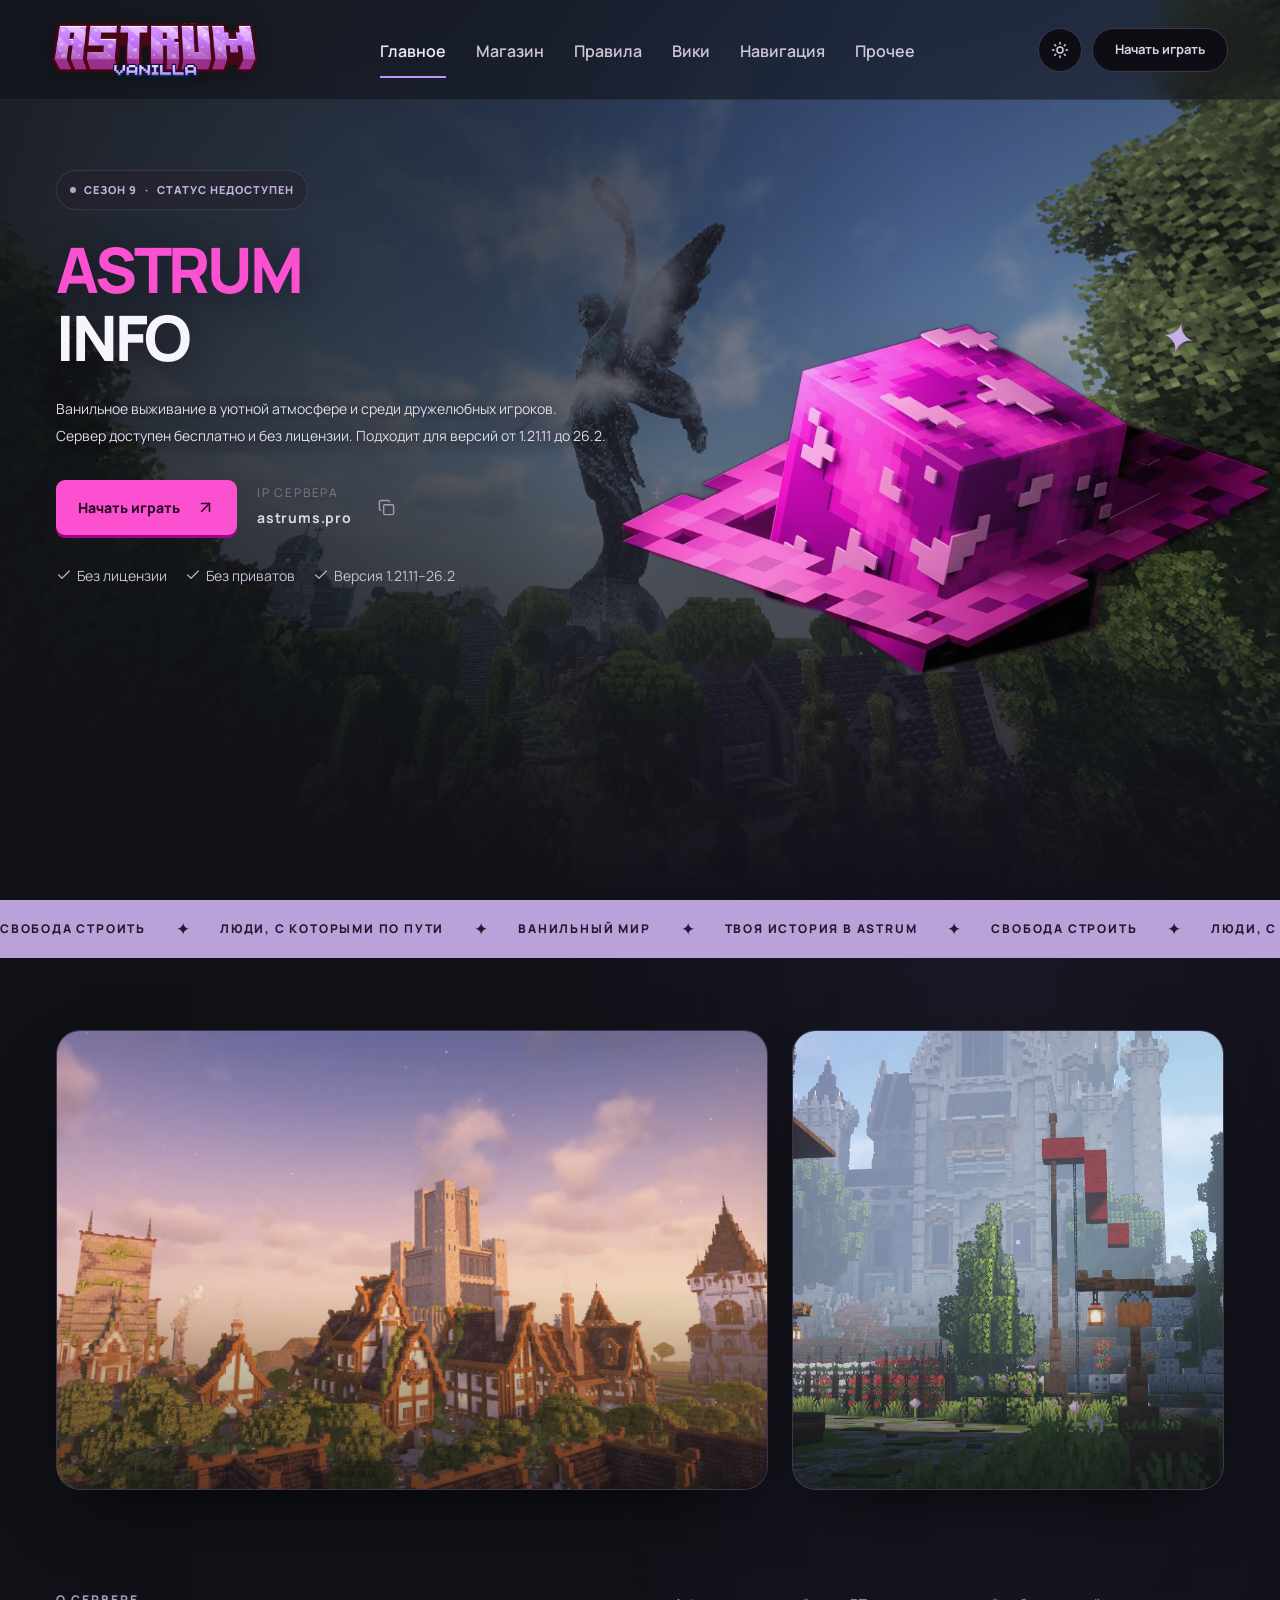
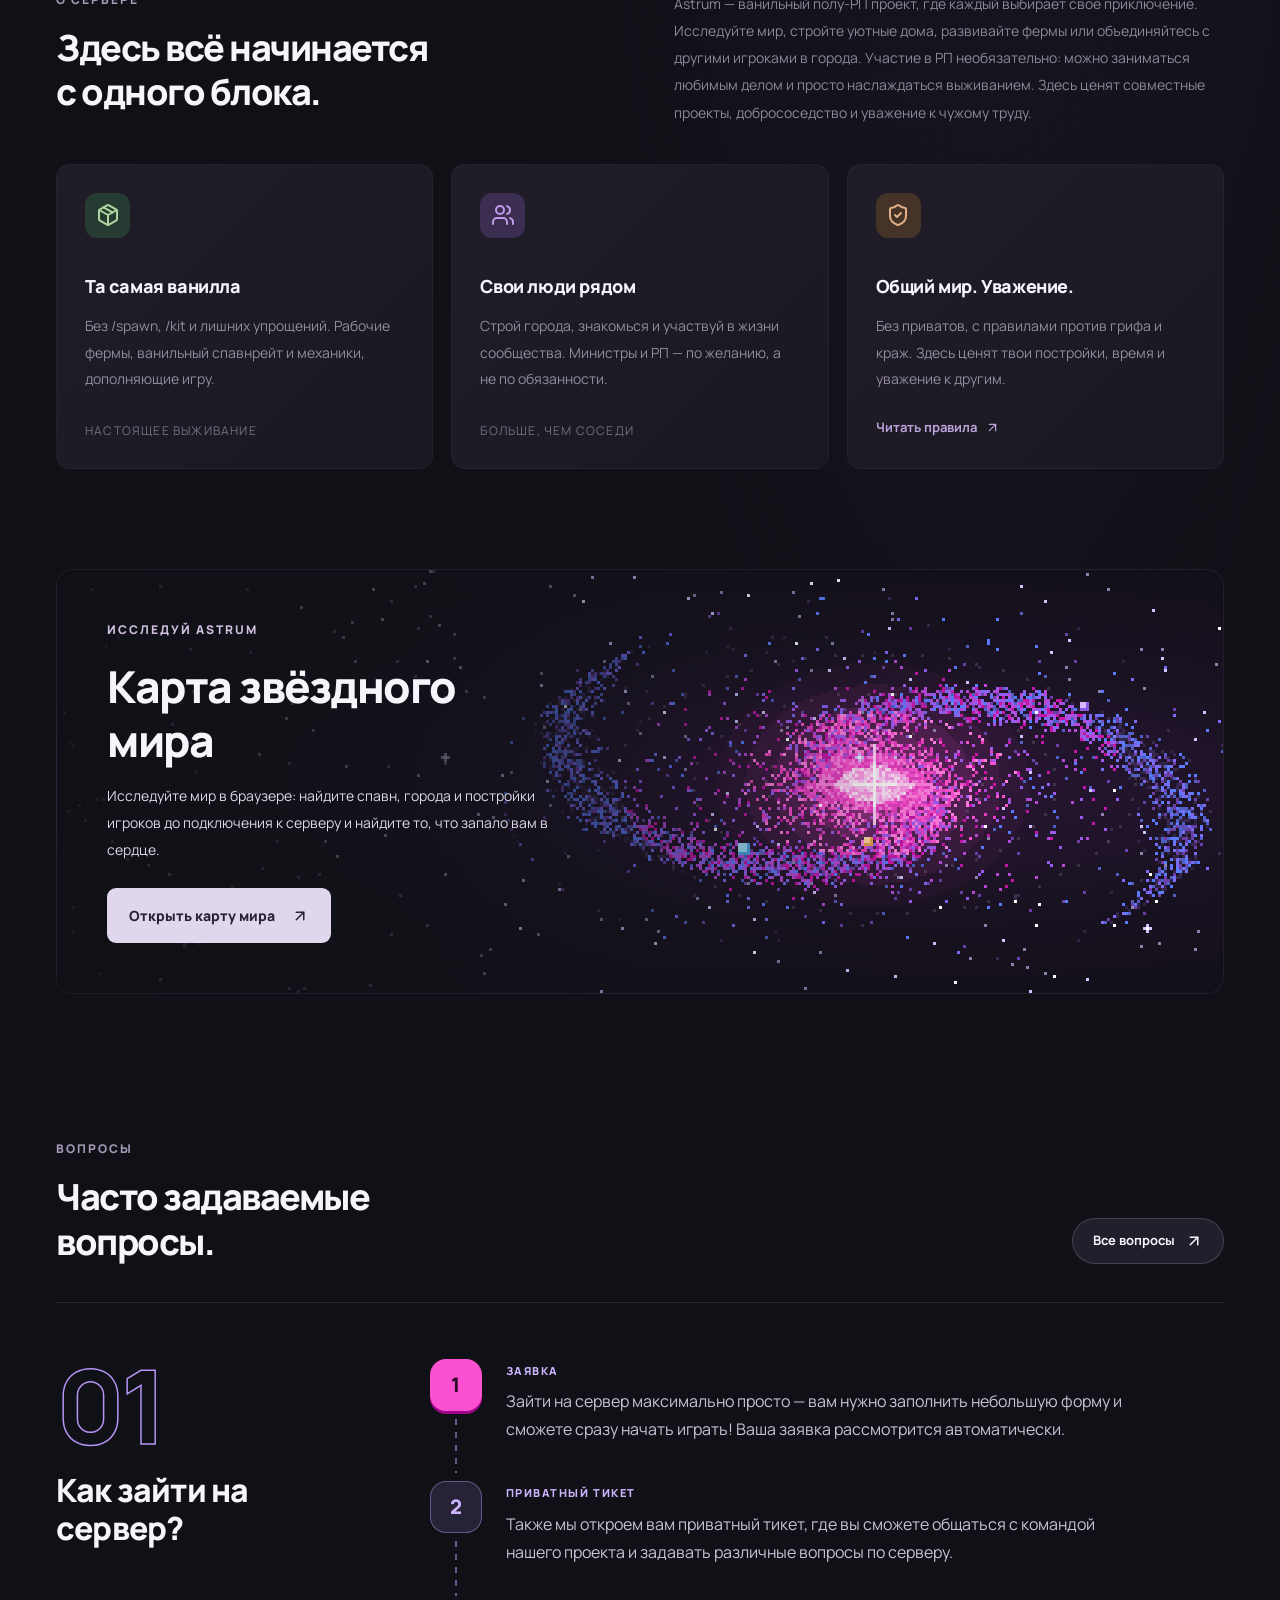
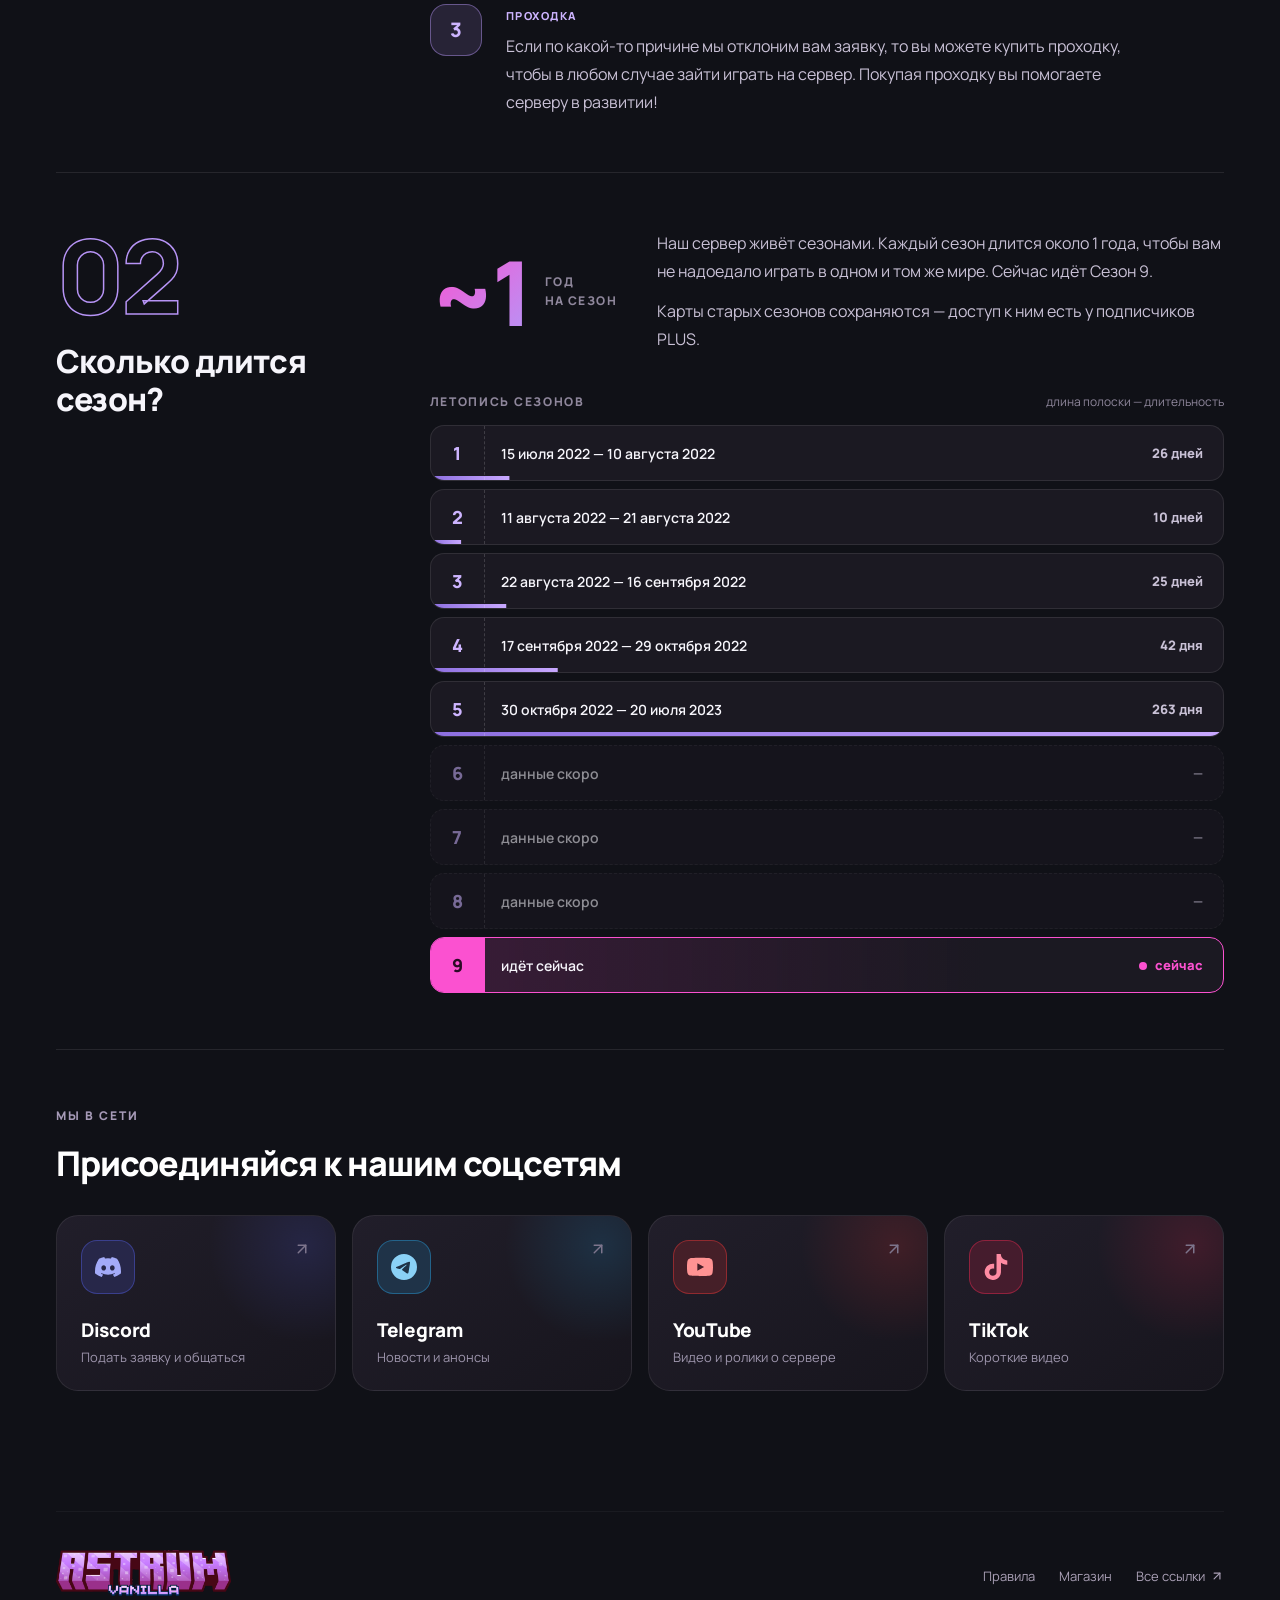
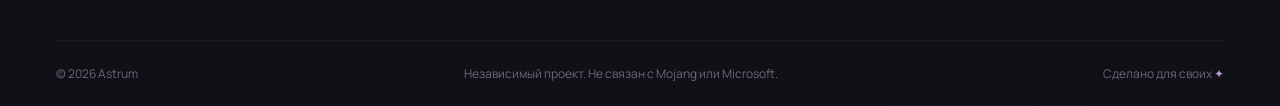
==== commit 717ba094: "Add files via upload" ====
--- a/index.html
+++ b/index.html
@@ -1,27 +1,20 @@
 <!DOCTYPE html>
-<html lang="ru" data-ny="off" data-ny-lock>
+<html lang="ru">
 <head>
 <meta charset="utf-8">
 <meta name="viewport" content="width=device-width, initial-scale=1">
 <title>ASTRUM — Общий мир. Твоя история.</title>
 <meta name="description" content="Ванильный Minecraft-сервер Astrum: необязательный РП, города и сообщество. Начни свою историю на astrums.pro.">
-<link rel="preconnect" href="https://fonts.googleapis.com">
-<link rel="preconnect" href="https://fonts.gstatic.com" crossorigin>
-<link rel="stylesheet" href="https://fonts.googleapis.com/css2?family=Rubik:wght@700;800;900&display=swap">
 <link rel="icon" type="image/png" href="assets/images/astrum-logo.png">
-<link rel="preload" as="image" href="assets/images/winter-aurora.webp" fetchpriority="high">
+<link rel="preload" as="image" href="assets/images/hero-bg.png" fetchpriority="high">
 <script>try{var t=localStorage.getItem("astrum-theme");document.documentElement.setAttribute("data-theme",t==="light"?"light":"dark")}catch(e){document.documentElement.setAttribute("data-theme","dark")}</script>
 <link rel="stylesheet" href="assets/css/style.css">
 <link rel="stylesheet" href="assets/css/extra.css">
 <link rel="stylesheet" href="assets/css/light.css">
-<link rel="stylesheet" href="assets/css/newyear.css">
-<link rel="stylesheet" href="assets/css/theme.css">
 </head>
 <body class="antialiased">
-<div class="astrum-site astrum-home"><header class="site-header"><a class="brand brand-logo" href="index.html" aria-label="Astrum Vanilla — на главную"><img src="assets/images/astrum-wordmark.png" alt="Astrum Vanilla" width="640" height="168"></a><nav class="main-nav" aria-label="Главная навигация"><a class="active" aria-current="page" href="index.html">Главное</a><a class="" href="shop.html">Магазин</a><a class="" href="rules.html">Правила</a><a class="" href="wiki.html">Вики</a><a class="" href="navigation.html">Навигация</a><a class="" href="more.html">Прочее</a></nav><div class="header-tools"><button class="theme-toggle" type="button" aria-label="Сменить тему: светлая или тёмная" title="Сменить тему"><svg class="icon-sun" xmlns="http://www.w3.org/2000/svg" width="18" height="18" viewBox="0 0 24 24" fill="none" stroke="currentColor" stroke-width="2" stroke-linecap="round" stroke-linejoin="round" aria-hidden="true"><circle cx="12" cy="12" r="4"></circle><path d="M12 2v2"></path><path d="M12 20v2"></path><path d="m4.93 4.93 1.41 1.41"></path><path d="m17.66 17.66 1.41 1.41"></path><path d="M2 12h2"></path><path d="M20 12h2"></path><path d="m6.34 17.66-1.41 1.41"></path><path d="m19.07 4.93-1.41 1.41"></path></svg><svg class="icon-moon" xmlns="http://www.w3.org/2000/svg" width="18" height="18" viewBox="0 0 24 24" fill="none" stroke="currentColor" stroke-width="2" stroke-linecap="round" stroke-linejoin="round" aria-hidden="true"><path d="M12 3a6 6 0 0 0 9 9 9 9 0 1 1-9-9Z"></path></svg></button><a href="https://discord.gg/phRQ59Pmp" target="_blank" rel="noopener noreferrer" class="header-cta"><span>Начать играть</span></a><button class="menu-toggle" aria-label="Открыть меню"><svg xmlns="http://www.w3.org/2000/svg" width="24" height="24" viewBox="0 0 24 24" fill="none" stroke="currentColor" stroke-width="2" stroke-linecap="round" stroke-linejoin="round" class="lucide lucide-menu" aria-hidden="true"><path d="M4 5h16"></path><path d="M4 12h16"></path><path d="M4 19h16"></path></svg></button></div></header><main><section class="hero wrap photo-hero"><img class="hero-background" src="assets/images/winter-aurora.webp" alt="" aria-hidden="true" fetchpriority="high"><div class="hero-copy"><span class="eyebrow season"><span class="server-status-dot is-loading"></span>СЕЗОН 9 <span class="season-divider">·</span><span class="server-online" aria-live="polite" title="Статус astrums.pro. Данные обновляются примерно раз в 5 минут.">ОНЛАЙН: …</span></span><h1><span>ASTRUM</span><br>INFO</h1><p>Ванильное выживание в уютной атмосфере и среди дружелюбных игроков. Сервер доступен бесплатно и без лицензии. Подходит для версий от 1.21.11 до 26.2.</p><div class="hero-actions"><button class="button primary">Начать играть <span aria-hidden="true">→</span></button><a class="button ghost" href="https://astrums.pro/map" target="_blank" rel="noopener noreferrer">Открыть карту</a></div><button class="server-address" type="button" aria-label="Скопировать IP сервера"><small>IP</small><strong>astrums.pro</strong><span class="copy-pill">Копировать</span></button><div class="hero-facts"><span><svg xmlns="http://www.w3.org/2000/svg" width="14" height="14" viewBox="0 0 24 24" fill="none" stroke="currentColor" stroke-width="2" stroke-linecap="round" stroke-linejoin="round" class="lucide lucide-check" aria-hidden="true"><path d="M20 6 9 17l-5-5"></path></svg> Без лицензии</span><span><svg xmlns="http://www.w3.org/2000/svg" width="14" height="14" viewBox="0 0 24 24" fill="none" stroke="currentColor" stroke-width="2" stroke-linecap="round" stroke-linejoin="round" class="lucide lucide-check" aria-hidden="true"><path d="M20 6 9 17l-5-5"></path></svg> Без приватов</span><span><svg xmlns="http://www.w3.org/2000/svg" width="14" height="14" viewBox="0 0 24 24" fill="none" stroke="currentColor" stroke-width="2" stroke-linecap="round" stroke-linejoin="round" class="lucide lucide-check" aria-hidden="true"><path d="M20 6 9 17l-5-5"></path></svg> Версия 1.21.11–26.2</span></div><div class="ny-countdown" aria-live="off"><span class="ny-countdown-ico" aria-hidden="true">🎄</span><div class="ny-countdown-text"><span class="ny-countdown-label">До Нового года</span><div class="ny-countdown-time"></div></div></div></div><div class="hero-visual"><span class="floating-star star-one">✦</span><span class="floating-star star-two">+</span><img class="logo-dark" src="assets/images/astrum-logo-dark.png" alt="Логотип Astrum" fetchpriority="high"><img class="logo-light" src="assets/images/astrum-logo-light.png" alt="Логотип Astrum" loading="lazy"></div></section><section class="wrap video-section" aria-label="Видео об Astrum"><div class="video-frame"><iframe src="https://www.youtube-nocookie.com/embed/09lge74m270?rel=0" title="Видео об Astrum" loading="lazy" allow="accelerometer; autoplay; clipboard-write; encrypted-media; gyroscope; picture-in-picture; web-share" referrerpolicy="strict-origin-when-cross-origin" allowfullscreen></iframe></div><p class="video-note">Не загружается? <a href="https://www.youtube.com/watch?v=09lge74m270" target="_blank" rel="noopener noreferrer">Смотреть на YouTube</a></p></section><section class="section wrap about-section"><div class="section-heading"><div><span class="eyebrow">О СЕРВЕРЕ</span><h2>Здесь всё начинается<br>с одного блока.</h2></div><p>Astrum — ванильный полу-РП проект, где каждый выбирает своё приключение. Исследуйте мир, стройте уютные дома, развивайте фермы или объединяйтесь с другими игроками в города. Участие в РП необязательно: можно заниматься любимым делом и просто наслаждаться выживанием. Здесь ценят совместные проекты, добрососедство и уважение к чужому труду.</p></div><div class="feature-grid"><article class="feature-card"><span class="feature-icon green"><svg class="cube" viewBox="0 0 40 40" aria-hidden="true"><path d="M20 3 37 12 20 21 3 12Z" fill="#5cb84e"/><path d="M3 12 20 21V38L3 29Z" fill="#a06c45"/><path d="M37 12 20 21V38L37 29Z" fill="#7f5636"/></svg></span><h3>Та самая ванилла</h3><p>Без /spawn, /kit и лишних упрощений. Рабочие фермы, ванильный спавнрейт и механики, дополняющие игру.</p><span class="card-tag">НАСТОЯЩЕЕ ВЫЖИВАНИЕ</span></article><article class="feature-card"><span class="feature-icon purple"><svg class="cube" viewBox="0 0 40 40" aria-hidden="true"><path d="M20 3 37 12 20 21 3 12Z" fill="#ffb0d2"/><path d="M3 12 20 21V38L3 29Z" fill="#ff80b4"/><path d="M37 12 20 21V38L37 29Z" fill="#e8609a"/></svg></span><h3>Свои люди рядом</h3><p>Строй города, знакомься и участвуй в жизни сообщества. Министры и РП — по желанию, а не по обязанности.</p><span class="card-tag">БОЛЬШЕ, ЧЕМ СОСЕДИ</span></article><article class="feature-card"><span class="feature-icon orange"><svg class="cube" viewBox="0 0 40 40" aria-hidden="true"><path d="M20 3 37 12 20 21 3 12Z" fill="#ffe38f"/><path d="M3 12 20 21V38L3 29Z" fill="#ffc43d"/><path d="M37 12 20 21V38L37 29Z" fill="#e3a022"/></svg></span><h3>Общий мир. Уважение.</h3><p>Без приватов, с правилами против грифа и краж. Здесь ценят твои постройки, время и уважение к другим.</p><a class="text-link" href="rules.html">Читать правила <svg xmlns="http://www.w3.org/2000/svg" width="15" height="15" viewBox="0 0 24 24" fill="none" stroke="currentColor" stroke-width="2" stroke-linecap="round" stroke-linejoin="round" class="lucide lucide-arrow-up-right" aria-hidden="true"><path d="M7 7h10v10"></path><path d="M7 17 17 7"></path></svg></a></article><article class="feature-card"><span class="feature-icon blue"><svg class="cube" viewBox="0 0 40 40" aria-hidden="true"><path d="M20 3 37 12 20 21 3 12Z" fill="#aef2ff"/><path d="M3 12 20 21V38L3 29Z" fill="#58d4ea"/><path d="M37 12 20 21V38L37 29Z" fill="#34b2cb"/></svg></span><h3>Истории</h3><p>Города, парламент и РП — по желанию. Играй так, как нравится тебе, и пиши собственную историю.</p><span class="card-tag">РП — ТВОЙ ВЫБОР</span></article></div></section><section class="wrap hub" aria-labelledby="hub-title"><div class="section-heading"><div><span class="eyebrow">МИР ASTRUM</span><h2 id="hub-title">Всё под рукой</h2></div><p>Карта мира в реальном времени, вики с механиками и магазин проходок.</p></div><div class="hub-grid"><a class="hub-card" href="https://astrums.pro/map" target="_blank" rel="noopener noreferrer" style="--dot:#4fe08a"><img src="assets/images/hub-map.webp" alt="" loading="lazy"><span class="hub-chip"><i></i>Живая</span><h3>Карта</h3><p>Увидь мир с высоты.</p><span class="hub-go" aria-hidden="true"><svg width="26" height="26" viewBox="0 0 24 24" fill="none" stroke="currentColor" stroke-width="2.4" stroke-linecap="round" stroke-linejoin="round"><path d="M5 12h14"/><path d="m12 5 7 7-7 7"/></svg></span></a><a class="hub-card" href="wiki.html" style="--dot:#c78bff"><img src="assets/images/hub-wiki.webp" alt="" loading="lazy"><span class="hub-chip"><i></i>Гайды</span><h3>Вики</h3><p>Всё важное — в одном месте.</p><span class="hub-go" aria-hidden="true"><svg width="26" height="26" viewBox="0 0 24 24" fill="none" stroke="currentColor" stroke-width="2.4" stroke-linecap="round" stroke-linejoin="round"><path d="M5 12h14"/><path d="m12 5 7 7-7 7"/></svg></span></a><a class="hub-card" href="shop.html" style="--dot:#ff7fb2"><img src="assets/images/hub-shop.webp" alt="" loading="lazy"><span class="hub-chip"><i></i>Проходки</span><h3>Магазин</h3><p>Поддержи развитие ASTRUM.</p><span class="hub-go" aria-hidden="true"><svg width="26" height="26" viewBox="0 0 24 24" fill="none" stroke="currentColor" stroke-width="2.4" stroke-linecap="round" stroke-linejoin="round"><path d="M5 12h14"/><path d="m12 5 7 7-7 7"/></svg></span></a></div></section><section class="wrap world-banner pixel-world"><canvas class="galaxy" aria-hidden="true"></canvas><div class="world-banner-copy"><span class="eyebrow">ИССЛЕДУЙ ASTRUM</span><h2>Карта звёздного мира</h2><p>Исследуйте мир в браузере: найдите спавн, города и постройки игроков до подключения к серверу и найдите то, что запало вам в сердце.</p><a href="https://astrums.pro/map" target="_blank" rel="noopener noreferrer" class="button light">Открыть карту мира <svg xmlns="http://www.w3.org/2000/svg" width="18" height="18" viewBox="0 0 24 24" fill="none" stroke="currentColor" stroke-width="2" stroke-linecap="round" stroke-linejoin="round" class="lucide lucide-arrow-up-right" aria-hidden="true"><path d="M7 7h10v10"></path><path d="M7 17 17 7"></path></svg></a></div></section><section id="start" class="section wrap faq" aria-labelledby="faq-title"><div class="section-heading"><div><span class="eyebrow">ВОПРОСЫ</span><h2 id="faq-title">Часто задаваемые<br>вопросы.</h2></div><a class="faq-all" href="more.html">Все вопросы <svg xmlns="http://www.w3.org/2000/svg" width="18" height="18" viewBox="0 0 24 24" fill="none" stroke="currentColor" stroke-width="2" stroke-linecap="round" stroke-linejoin="round" class="lucide lucide-arrow-up-right" aria-hidden="true"><path d="M7 7h10v10"></path><path d="M7 17 17 7"></path></svg></a></div><div class="fx"><div class="fx-tabs" role="tablist" aria-label="Вопросы"><button type="button" class="fx-tab is-active" role="tab" id="fx-tab-join" aria-selected="true" aria-controls="fx-panel-join"><span class="fx-num">01</span><span class="fx-tab-text"><strong>Как зайти на сервер?</strong><small>Заявка, тикет, проходка</small></span><svg class="fx-chev" viewBox="0 0 24 24" width="18" height="18" fill="none" stroke="currentColor" stroke-width="2" stroke-linecap="round" stroke-linejoin="round" aria-hidden="true"><path d="m9 18 6-6-6-6"/></svg></button><button type="button" class="fx-tab" role="tab" id="fx-tab-season" aria-selected="false" aria-controls="fx-panel-season" tabindex="-1"><span class="fx-num">02</span><span class="fx-tab-text"><strong>Сколько длится сезон?</strong><small>Около 1 года, сейчас Сезон 9</small></span><svg class="fx-chev" viewBox="0 0 24 24" width="18" height="18" fill="none" stroke="currentColor" stroke-width="2" stroke-linecap="round" stroke-linejoin="round" aria-hidden="true"><path d="m9 18 6-6-6-6"/></svg></button></div><div class="fx-stage"><section class="fx-panel is-active" role="tabpanel" id="fx-panel-join" aria-labelledby="fx-tab-join"><h3>Как зайти на сервер?</h3><ol class="fx-steps"><li><span class="fx-n">1</span><strong>Заявка</strong><p>Зайти на сервер максимально просто — вам нужно заполнить небольшую форму и сможете сразу начать играть! Ваша заявка рассмотрится автоматически.</p></li><li><span class="fx-n">2</span><strong>Приватный тикет</strong><p>Также мы откроем вам приватный тикет, где вы сможете общаться с командой нашего проекта и задавать различные вопросы по серверу.</p></li><li><span class="fx-n">3</span><strong>Проходка</strong><p>Если по какой-то причине мы отклоним вам заявку, то вы можете купить проходку, чтобы в любом случае зайти играть на сервер. Покупая проходку вы помогаете серверу в развитии!</p></li></ol><a class="fx-btn" href="https://discord.gg/phRQ59Pmp" target="_blank" rel="noopener noreferrer">Подать заявку <svg viewBox="0 0 24 24" width="16" height="16" fill="none" stroke="currentColor" stroke-width="2" stroke-linecap="round" stroke-linejoin="round" aria-hidden="true"><path d="M7 7h10v10"/><path d="M7 17 17 7"/></svg></a></section><section class="fx-panel" role="tabpanel" id="fx-panel-season" aria-labelledby="fx-tab-season"><h3>Сколько длится сезон?</h3><div class="fx-season-grid"><div class="fx-summary"><div class="fx-big"><strong>~1</strong><span>год<br>на сезон</span></div><p>Наш сервер живёт сезонами. Каждый сезон длится около 1 года, чтобы вам не надоедало играть в одном и том же мире. Сейчас идёт Сезон 9.</p><p>Карты старых сезонов сохраняются — доступ к ним есть у подписчиков PLUS.</p></div><ol class="fx-rows" aria-label="Летопись сезонов"><li class="fx-row" style="--w:.099;--i:0"><span class="fx-season"><b>Сезон 1</b><small>15 июля 2022 — 10 августа 2022</small></span><span class="fx-bar"><i></i></span><em>26 дней</em></li><li class="fx-row" style="--w:.038;--i:1"><span class="fx-season"><b>Сезон 2</b><small>11 августа 2022 — 21 августа 2022</small></span><span class="fx-bar"><i></i></span><em>10 дней</em></li><li class="fx-row" style="--w:.095;--i:2"><span class="fx-season"><b>Сезон 3</b><small>22 августа 2022 — 16 сентября 2022</small></span><span class="fx-bar"><i></i></span><em>25 дней</em></li><li class="fx-row" style="--w:.16;--i:3"><span class="fx-season"><b>Сезон 4</b><small>17 сентября 2022 — 29 октября 2022</small></span><span class="fx-bar"><i></i></span><em>42 дня</em></li><li class="fx-row" style="--w:1;--i:4"><span class="fx-season"><b>Сезон 5</b><small>30 октября 2022 — 20 июля 2023</small></span><span class="fx-bar"><i></i></span><em>263 дня</em></li><li class="fx-row is-unknown" style="--i:5"><span class="fx-season"><b>Сезон 6</b><small>Данные скоро</small></span><span class="fx-bar"></span><em>скоро</em></li><li class="fx-row is-unknown" style="--i:6"><span class="fx-season"><b>Сезон 7</b><small>Данные скоро</small></span><span class="fx-bar"></span><em>скоро</em></li><li class="fx-row is-unknown" style="--i:7"><span class="fx-season"><b>Сезон 8</b><small>Данные скоро</small></span><span class="fx-bar"></span><em>скоро</em></li><li class="fx-row is-now" style="--i:8"><span class="fx-season"><b>Сезон 9</b><small>Идёт сейчас</small></span><span class="fx-bar"><i></i></span><em>сейчас</em></li></ol></div></section></div></div><div class="faq-links"><div class="faq-links-head"><span class="eyebrow">МЫ В СЕТИ</span><h3>Присоединяйся к нашим соцсетям</h3></div><div class="social-grid"><a class="social-card social-discord" href="https://discord.gg/phRQ59Pmp" target="_blank" rel="noopener noreferrer"><span class="social-icon"><svg xmlns="http://www.w3.org/2000/svg" width="26" height="26" viewBox="0 0 24 24" fill="currentColor" aria-hidden="true"><path d="M20.317 4.37a19.8 19.8 0 0 0-4.885-1.515.074.074 0 0 0-.079.037c-.21.375-.444.864-.608 1.25a18.3 18.3 0 0 0-5.487 0 13 13 0 0 0-.617-1.25.08.08 0 0 0-.079-.037A19.7 19.7 0 0 0 3.677 4.37a.1.1 0 0 0-.032.027C.533 9.046-.32 13.58.099 18.057a.08.08 0 0 0 .031.057 19.9 19.9 0 0 0 5.993 3.03.08.08 0 0 0 .084-.028c.462-.63.874-1.295 1.226-1.994a.076.076 0 0 0-.041-.106 13 13 0 0 1-1.872-.892.077.077 0 0 1-.008-.128 10 10 0 0 0 .372-.292.07.07 0 0 1 .077-.01c3.928 1.793 8.18 1.793 12.062 0a.07.07 0 0 1 .078.01c.12.098.246.198.373.292a.077.077 0 0 1-.006.127 12.3 12.3 0 0 1-1.873.892.077.077 0 0 0-.041.107c.36.698.772 1.362 1.225 1.993a.08.08 0 0 0 .084.028 19.8 19.8 0 0 0 6.002-3.03.08.08 0 0 0 .032-.054c.5-5.177-.838-9.674-3.549-13.66a.06.06 0 0 0-.031-.03M8.02 15.33c-1.182 0-2.157-1.085-2.157-2.419 0-1.333.956-2.419 2.157-2.419 1.21 0 2.176 1.096 2.157 2.42 0 1.333-.956 2.418-2.157 2.418m7.975 0c-1.183 0-2.157-1.085-2.157-2.419 0-1.333.955-2.419 2.157-2.419 1.21 0 2.176 1.096 2.157 2.42 0 1.333-.946 2.418-2.157 2.418"/></svg></span><span class="social-text"><strong>Discord</strong><small>Подать заявку и общаться</small></span><svg class="social-arrow" xmlns="http://www.w3.org/2000/svg" width="18" height="18" viewBox="0 0 24 24" fill="none" stroke="currentColor" stroke-width="2" stroke-linecap="round" stroke-linejoin="round" aria-hidden="true"><path d="M7 7h10v10"></path><path d="M7 17 17 7"></path></svg></a><a class="social-card social-telegram" href="https://t.me/ast_mc" target="_blank" rel="noopener noreferrer"><span class="social-icon"><svg xmlns="http://www.w3.org/2000/svg" width="26" height="26" viewBox="0 0 24 24" fill="currentColor" aria-hidden="true"><path d="M11.944 0A12 12 0 0 0 0 12a12 12 0 0 0 12 12 12 12 0 0 0 12-12A12 12 0 0 0 12 0zm4.962 7.224c.1-.002.321.023.465.14a.5.5 0 0 1 .171.325c.016.093.036.306.02.472-.18 1.898-.962 6.502-1.36 8.627-.168.9-.499 1.201-.82 1.23-.696.065-1.225-.46-1.9-.902-1.056-.693-1.653-1.124-2.678-1.8-1.185-.78-.417-1.21.258-1.91.177-.184 3.247-2.977 3.307-3.23.007-.032.014-.15-.056-.212s-.174-.041-.249-.024q-.159.037-5.061 3.345-.72.495-1.302.48c-.428-.008-1.252-.241-1.865-.44-.752-.245-1.349-.374-1.297-.789q.04-.324.893-.663 5.247-2.286 6.998-3.014c3.332-1.386 4.025-1.627 4.476-1.635"/></svg></span><span class="social-text"><strong>Telegram</strong><small>Новости и анонсы</small></span><svg class="social-arrow" xmlns="http://www.w3.org/2000/svg" width="18" height="18" viewBox="0 0 24 24" fill="none" stroke="currentColor" stroke-width="2" stroke-linecap="round" stroke-linejoin="round" aria-hidden="true"><path d="M7 7h10v10"></path><path d="M7 17 17 7"></path></svg></a><a class="social-card social-youtube" href="https://www.youtube.com/@Astrum_mc" target="_blank" rel="noopener noreferrer"><span class="social-icon"><svg xmlns="http://www.w3.org/2000/svg" width="26" height="26" viewBox="0 0 24 24" fill="currentColor" aria-hidden="true"><path d="M23.498 6.186a3.02 3.02 0 0 0-2.122-2.136C19.505 3.545 12 3.545 12 3.545s-7.505 0-9.377.505A3.02 3.02 0 0 0 .502 6.186C0 8.07 0 12 0 12s0 3.93.502 5.814a3.02 3.02 0 0 0 2.122 2.136c1.871.505 9.376.505 9.376.505s7.505 0 9.377-.505a3.02 3.02 0 0 0 2.122-2.136C24 15.93 24 12 24 12s0-3.93-.502-5.814M9.545 15.568V8.432L15.818 12z"/></svg></span><span class="social-text"><strong>YouTube</strong><small>Видео и ролики о сервере</small></span><svg class="social-arrow" xmlns="http://www.w3.org/2000/svg" width="18" height="18" viewBox="0 0 24 24" fill="none" stroke="currentColor" stroke-width="2" stroke-linecap="round" stroke-linejoin="round" aria-hidden="true"><path d="M7 7h10v10"></path><path d="M7 17 17 7"></path></svg></a><a class="social-card social-tiktok" href="https://www.tiktok.com/" target="_blank" rel="noopener noreferrer"><span class="social-icon"><svg xmlns="http://www.w3.org/2000/svg" width="26" height="26" viewBox="0 0 24 24" fill="currentColor" aria-hidden="true"><path d="M12.525.02c1.31-.02 2.61-.01 3.91-.02.08 1.53.63 3.09 1.75 4.17 1.12 1.11 2.7 1.62 4.24 1.79v4.03c-1.44-.05-2.89-.35-4.2-.97-.57-.26-1.1-.59-1.62-.93-.01 2.92.01 5.84-.02 8.75-.08 1.4-.54 2.79-1.35 3.94-1.31 1.92-3.58 3.17-5.91 3.21-1.43.08-2.86-.31-4.08-1.03-2.02-1.19-3.44-3.37-3.65-5.71-.02-.5-.03-1-.01-1.49.18-1.9 1.12-3.72 2.58-4.96 1.66-1.44 3.98-2.13 6.15-1.72.02 1.48-.04 2.96-.04 4.44-.99-.32-2.15-.23-3.02.37-.63.41-1.11 1.04-1.36 1.75-.21.51-.15 1.07-.14 1.61.24 1.64 1.82 3.02 3.5 2.87 1.12-.01 2.19-.66 2.77-1.61.19-.33.4-.67.41-1.06.1-1.79.06-3.57.07-5.36.01-4.03-.01-8.05.02-12.07"/></svg></span><span class="social-text"><strong>TikTok</strong><small>Короткие видео</small></span><svg class="social-arrow" xmlns="http://www.w3.org/2000/svg" width="18" height="18" viewBox="0 0 24 24" fill="none" stroke="currentColor" stroke-width="2" stroke-linecap="round" stroke-linejoin="round" aria-hidden="true"><path d="M7 7h10v10"></path><path d="M7 17 17 7"></path></svg></a></div></div></section></main><footer class="site-footer wrap"><div class="footer-top"><div class="footer-brand"><a class="brand brand-logo footer-logo" href="index.html" aria-label="Astrum Vanilla — на главную"><img src="assets/images/astrum-wordmark.png" alt="Astrum Vanilla" width="640" height="168" loading="lazy"></a></div><div class="footer-links"><a href="rules.html">Правила</a><a href="shop.html">Магазин</a><a href="navigation.html">Все ссылки <svg xmlns="http://www.w3.org/2000/svg" width="14" height="14" viewBox="0 0 24 24" fill="none" stroke="currentColor" stroke-width="2" stroke-linecap="round" stroke-linejoin="round" class="lucide lucide-arrow-up-right" aria-hidden="true"><path d="M7 7h10v10"></path><path d="M7 17 17 7"></path></svg></a></div></div><div class="footer-bottom"><span>© 2026 Astrum</span><span>Независимый проект. Не связан с Mojang или Microsoft.</span><span>Сделано для своих <span class="accent">✦</span></span></div></footer></div>
+<div class="astrum-site astrum-home"><header class="site-header"><a class="brand brand-logo" href="index.html" aria-label="Astrum Vanilla — на главную"><img src="assets/images/astrum-wordmark.png" alt="Astrum Vanilla" width="640" height="168"></a><nav class="main-nav" aria-label="Главная навигация"><a class="active" aria-current="page" href="index.html">Главное</a><a class="" href="shop.html">Магазин</a><a class="" href="rules.html">Правила</a><a class="" href="wiki.html">Вики</a><a class="" href="navigation.html">Навигация</a><a class="" href="more.html">Прочее</a></nav><div class="header-tools"><button class="theme-toggle" type="button" aria-label="Сменить тему: светлая или тёмная" title="Сменить тему"><svg class="icon-sun" xmlns="http://www.w3.org/2000/svg" width="18" height="18" viewBox="0 0 24 24" fill="none" stroke="currentColor" stroke-width="2" stroke-linecap="round" stroke-linejoin="round" aria-hidden="true"><circle cx="12" cy="12" r="4"></circle><path d="M12 2v2"></path><path d="M12 20v2"></path><path d="m4.93 4.93 1.41 1.41"></path><path d="m17.66 17.66 1.41 1.41"></path><path d="M2 12h2"></path><path d="M20 12h2"></path><path d="m6.34 17.66-1.41 1.41"></path><path d="m19.07 4.93-1.41 1.41"></path></svg><svg class="icon-moon" xmlns="http://www.w3.org/2000/svg" width="18" height="18" viewBox="0 0 24 24" fill="none" stroke="currentColor" stroke-width="2" stroke-linecap="round" stroke-linejoin="round" aria-hidden="true"><path d="M12 3a6 6 0 0 0 9 9 9 9 0 1 1-9-9Z"></path></svg></button><a href="https://discord.gg/phRQ59Pmp" target="_blank" rel="noopener noreferrer" class="header-cta"><span>Начать играть</span></a></div><button class="menu-toggle" aria-label="Открыть меню"><svg xmlns="http://www.w3.org/2000/svg" width="24" height="24" viewBox="0 0 24 24" fill="none" stroke="currentColor" stroke-width="2" stroke-linecap="round" stroke-linejoin="round" class="lucide lucide-menu" aria-hidden="true"><path d="M4 5h16"></path><path d="M4 12h16"></path><path d="M4 19h16"></path></svg></button></header><main><section class="hero wrap photo-hero"><img class="hero-background" src="assets/images/hero-bg.png" alt="" aria-hidden="true" fetchpriority="high"><div class="hero-copy"><span class="eyebrow season"><span class="server-status-dot is-loading"></span>СЕЗОН 9 <span class="season-divider">·</span><span class="server-online" aria-live="polite" title="Статус astrums.pro. Данные обновляются примерно раз в 5 минут.">ОНЛАЙН: …</span></span><h1><span>ASTRUM</span><br>INFO</h1><p>Ванильное выживание в уютной атмосфере и среди дружелюбных игроков. Сервер доступен бесплатно и без лицензии. Подходит для версий от 1.21.11 до 26.2.</p><div class="hero-actions"><button class="button primary">Начать играть <svg xmlns="http://www.w3.org/2000/svg" width="19" height="19" viewBox="0 0 24 24" fill="none" stroke="currentColor" stroke-width="2" stroke-linecap="round" stroke-linejoin="round" class="lucide lucide-arrow-up-right" aria-hidden="true"><path d="M7 7h10v10"></path><path d="M7 17 17 7"></path></svg></button><button class="server-address"><span><small>IP СЕРВЕРА</small><strong>astrums.pro</strong></span><svg xmlns="http://www.w3.org/2000/svg" width="17" height="17" viewBox="0 0 24 24" fill="none" stroke="currentColor" stroke-width="2" stroke-linecap="round" stroke-linejoin="round" class="lucide lucide-copy" aria-hidden="true"><rect width="14" height="14" x="8" y="8" rx="2" ry="2"></rect><path d="M4 16c-1.1 0-2-.9-2-2V4c0-1.1.9-2 2-2h10c1.1 0 2 .9 2 2"></path></svg></button></div><div class="hero-facts"><span><svg xmlns="http://www.w3.org/2000/svg" width="14" height="14" viewBox="0 0 24 24" fill="none" stroke="currentColor" stroke-width="2" stroke-linecap="round" stroke-linejoin="round" class="lucide lucide-check" aria-hidden="true"><path d="M20 6 9 17l-5-5"></path></svg> Без лицензии</span><span><svg xmlns="http://www.w3.org/2000/svg" width="14" height="14" viewBox="0 0 24 24" fill="none" stroke="currentColor" stroke-width="2" stroke-linecap="round" stroke-linejoin="round" class="lucide lucide-check" aria-hidden="true"><path d="M20 6 9 17l-5-5"></path></svg> Без приватов</span><span><svg xmlns="http://www.w3.org/2000/svg" width="14" height="14" viewBox="0 0 24 24" fill="none" stroke="currentColor" stroke-width="2" stroke-linecap="round" stroke-linejoin="round" class="lucide lucide-check" aria-hidden="true"><path d="M20 6 9 17l-5-5"></path></svg> Версия 1.21.11–26.2</span></div></div><div class="hero-visual"><span class="floating-star star-one">✦</span><span class="floating-star star-two">+</span><img class="logo-dark" src="assets/images/astrum-logo-dark.png" alt="Логотип Astrum" fetchpriority="high"><img class="logo-light" src="assets/images/astrum-logo-light.png" alt="Логотип Astrum" loading="lazy"></div></section><div class="ticker" aria-label="СВОБОДА СТРОИТЬ, ЛЮДИ, С КОТОРЫМИ ПО ПУТИ, ВАНИЛЬНЫЙ МИР, ТВОЯ ИСТОРИЯ В ASTRUM"><div class="ticker-track"><div class="ticker-group"><span>СВОБОДА СТРОИТЬ</span>✦<span>ЛЮДИ, С КОТОРЫМИ ПО ПУТИ</span>✦<span>ВАНИЛЬНЫЙ МИР</span>✦<span>ТВОЯ ИСТОРИЯ В ASTRUM</span>✦</div><div class="ticker-group" aria-hidden="true"><span>СВОБОДА СТРОИТЬ</span>✦<span>ЛЮДИ, С КОТОРЫМИ ПО ПУТИ</span>✦<span>ВАНИЛЬНЫЙ МИР</span>✦<span>ТВОЯ ИСТОРИЯ В ASTRUM</span>✦</div><div class="ticker-group" aria-hidden="true"><span>СВОБОДА СТРОИТЬ</span>✦<span>ЛЮДИ, С КОТОРЫМИ ПО ПУТИ</span>✦<span>ВАНИЛЬНЫЙ МИР</span>✦<span>ТВОЯ ИСТОРИЯ В ASTRUM</span>✦</div><div class="ticker-group" aria-hidden="true"><span>СВОБОДА СТРОИТЬ</span>✦<span>ЛЮДИ, С КОТОРЫМИ ПО ПУТИ</span>✦<span>ВАНИЛЬНЫЙ МИР</span>✦<span>ТВОЯ ИСТОРИЯ В ASTRUM</span>✦</div><div class="ticker-group" aria-hidden="true"><span>СВОБОДА СТРОИТЬ</span>✦<span>ЛЮДИ, С КОТОРЫМИ ПО ПУТИ</span>✦<span>ВАНИЛЬНЫЙ МИР</span>✦<span>ТВОЯ ИСТОРИЯ В ASTRUM</span>✦</div><div class="ticker-group" aria-hidden="true"><span>СВОБОДА СТРОИТЬ</span>✦<span>ЛЮДИ, С КОТОРЫМИ ПО ПУТИ</span>✦<span>ВАНИЛЬНЫЙ МИР</span>✦<span>ТВОЯ ИСТОРИЯ В ASTRUM</span>✦</div></div></div><section class="wrap gallery" aria-label="Скриншоты мира Astrum"><figure class="gallery-item gallery-main"><img class="gallery-img is-active" src="assets/images/slide-sunset.webp" alt="Город Astrum на закате: фахверковые дома и каменная башня над деревьями" width="1600" height="948"></figure><figure class="gallery-item gallery-side"><img class="gallery-img is-active" src="assets/images/slide-castle.webp" alt="Замок за садом с цветами и фонарями" width="1600" height="900"></figure></section><section class="section wrap about-section"><div class="section-heading"><div><span class="eyebrow">О СЕРВЕРЕ</span><h2>Здесь всё начинается<br>с одного блока.</h2></div><p>Astrum — ванильный полу-РП проект, где каждый выбирает своё приключение. Исследуйте мир, стройте уютные дома, развивайте фермы или объединяйтесь с другими игроками в города. Участие в РП необязательно: можно заниматься любимым делом и просто наслаждаться выживанием. Здесь ценят совместные проекты, добрососедство и уважение к чужому труду.</p></div><div class="feature-grid"><article class="feature-card"><span class="feature-icon green"><svg xmlns="http://www.w3.org/2000/svg" width="24" height="24" viewBox="0 0 24 24" fill="none" stroke="currentColor" stroke-width="2" stroke-linecap="round" stroke-linejoin="round" class="lucide lucide-package" aria-hidden="true"><path d="M11 21.73a2 2 0 0 0 2 0l7-4A2 2 0 0 0 21 16V8a2 2 0 0 0-1-1.73l-7-4a2 2 0 0 0-2 0l-7 4A2 2 0 0 0 3 8v8a2 2 0 0 0 1 1.73z"></path><path d="M12 22V12"></path><polyline points="3.29 7 12 12 20.71 7"></polyline><path d="m7.5 4.27 9 5.15"></path></svg></span><h3>Та самая ванилла</h3><p>Без /spawn, /kit и лишних упрощений. Рабочие фермы, ванильный спавнрейт и механики, дополняющие игру.</p><span class="card-tag">НАСТОЯЩЕЕ ВЫЖИВАНИЕ</span></article><article class="feature-card"><span class="feature-icon purple"><svg xmlns="http://www.w3.org/2000/svg" width="24" height="24" viewBox="0 0 24 24" fill="none" stroke="currentColor" stroke-width="2" stroke-linecap="round" stroke-linejoin="round" class="lucide lucide-users" aria-hidden="true"><path d="M16 21v-2a4 4 0 0 0-4-4H6a4 4 0 0 0-4 4v2"></path><path d="M16 3.128a4 4 0 0 1 0 7.744"></path><path d="M22 21v-2a4 4 0 0 0-3-3.87"></path><circle cx="9" cy="7" r="4"></circle></svg></span><h3>Свои люди рядом</h3><p>Строй города, знакомься и участвуй в жизни сообщества. Министры и РП — по желанию, а не по обязанности.</p><span class="card-tag">БОЛЬШЕ, ЧЕМ СОСЕДИ</span></article><article class="feature-card"><span class="feature-icon orange"><svg xmlns="http://www.w3.org/2000/svg" width="24" height="24" viewBox="0 0 24 24" fill="none" stroke="currentColor" stroke-width="2" stroke-linecap="round" stroke-linejoin="round" class="lucide lucide-shield-check" aria-hidden="true"><path d="M20 13c0 5-3.5 7.5-7.66 8.95a1 1 0 0 1-.67-.01C7.5 20.5 4 18 4 13V6a1 1 0 0 1 1-1c2 0 4.5-1.2 6.24-2.72a1.17 1.17 0 0 1 1.52 0C14.51 3.81 17 5 19 5a1 1 0 0 1 1 1z"></path><path d="m9 12 2 2 4-4"></path></svg></span><h3>Общий мир. Уважение.</h3><p>Без приватов, с правилами против грифа и краж. Здесь ценят твои постройки, время и уважение к другим.</p><a class="text-link" href="rules.html">Читать правила <svg xmlns="http://www.w3.org/2000/svg" width="15" height="15" viewBox="0 0 24 24" fill="none" stroke="currentColor" stroke-width="2" stroke-linecap="round" stroke-linejoin="round" class="lucide lucide-arrow-up-right" aria-hidden="true"><path d="M7 7h10v10"></path><path d="M7 17 17 7"></path></svg></a></article></div></section><section class="wrap world-banner pixel-world"><canvas class="galaxy" aria-hidden="true"></canvas><div class="world-banner-copy"><span class="eyebrow">ИССЛЕДУЙ ASTRUM</span><h2>Карта звёздного мира</h2><p>Исследуйте мир в браузере: найдите спавн, города и постройки игроков до подключения к серверу и найдите то, что запало вам в сердце.</p><a href="https://astrums.pro/map" target="_blank" rel="noopener noreferrer" class="button light">Открыть карту мира <svg xmlns="http://www.w3.org/2000/svg" width="18" height="18" viewBox="0 0 24 24" fill="none" stroke="currentColor" stroke-width="2" stroke-linecap="round" stroke-linejoin="round" class="lucide lucide-arrow-up-right" aria-hidden="true"><path d="M7 7h10v10"></path><path d="M7 17 17 7"></path></svg></a></div></section><section id="start" class="section wrap faq" aria-labelledby="faq-title"><div class="section-heading"><div><span class="eyebrow">ВОПРОСЫ</span><h2 id="faq-title">Часто задаваемые<br>вопросы.</h2></div><a class="faq-all" href="more.html">Все вопросы <svg xmlns="http://www.w3.org/2000/svg" width="18" height="18" viewBox="0 0 24 24" fill="none" stroke="currentColor" stroke-width="2" stroke-linecap="round" stroke-linejoin="round" class="lucide lucide-arrow-up-right" aria-hidden="true"><path d="M7 7h10v10"></path><path d="M7 17 17 7"></path></svg></a></div><div class="qa-list"><article class="qa qa-join"><div class="qa-side"><span class="qa-num">01</span><h3>Как зайти на сервер?</h3></div><div class="qa-main"><ol class="join-steps"><li class="join-step"><span class="join-dot" aria-hidden="true">1</span><div class="join-body"><span class="join-tag">Заявка</span><p>Зайти на сервер максимально просто — вам нужно заполнить небольшую форму и сможете сразу начать играть! Ваша заявка рассмотрится автоматически.</p></div></li><li class="join-step"><span class="join-dot" aria-hidden="true">2</span><div class="join-body"><span class="join-tag">Приватный тикет</span><p>Также мы откроем вам приватный тикет, где вы сможете общаться с командой нашего проекта и задавать различные вопросы по серверу.</p></div></li><li class="join-step"><span class="join-dot" aria-hidden="true">3</span><div class="join-body"><span class="join-tag">Проходка</span><p>Если по какой-то причине мы отклоним вам заявку, то вы можете купить проходку, чтобы в любом случае зайти играть на сервер. Покупая проходку вы помогаете серверу в развитии!</p></div></li></ol></div></article><article class="qa qa-season"><div class="qa-side"><span class="qa-num">02</span><h3>Сколько длится сезон?</h3></div><div class="qa-main"><div class="season-lead"><div class="season-stat" aria-hidden="true"><strong>~1</strong><span>год<br>на сезон</span></div><div class="season-text"><p>Наш сервер живёт сезонами. Каждый сезон длится около 1 года, чтобы вам не надоедало играть в одном и том же мире. Сейчас идёт Сезон 9.</p><p>Карты старых сезонов сохраняются — доступ к ним есть у подписчиков PLUS.</p></div></div><div class="ledger-head"><h4>Летопись сезонов</h4><span>длина полоски — длительность</span></div><ol class="ledger"><li class="ledger-row" style="--w:0.099"><span class="ledger-no">1</span><span class="ledger-dates">15 июля 2022 — 10 августа 2022</span><span class="ledger-days">26 дней</span></li><li class="ledger-row" style="--w:0.038"><span class="ledger-no">2</span><span class="ledger-dates">11 августа 2022 — 21 августа 2022</span><span class="ledger-days">10 дней</span></li><li class="ledger-row" style="--w:0.095"><span class="ledger-no">3</span><span class="ledger-dates">22 августа 2022 — 16 сентября 2022</span><span class="ledger-days">25 дней</span></li><li class="ledger-row" style="--w:0.16"><span class="ledger-no">4</span><span class="ledger-dates">17 сентября 2022 — 29 октября 2022</span><span class="ledger-days">42 дня</span></li><li class="ledger-row" style="--w:1.0" title="Это 8 месяцев и 20 дней"><span class="ledger-no">5</span><span class="ledger-dates">30 октября 2022 — 20 июля 2023</span><span class="ledger-days">263 дня</span></li><li class="ledger-row is-unknown"><span class="ledger-no">6</span><span class="ledger-dates">данные скоро</span><span class="ledger-days">—</span></li><li class="ledger-row is-unknown"><span class="ledger-no">7</span><span class="ledger-dates">данные скоро</span><span class="ledger-days">—</span></li><li class="ledger-row is-unknown"><span class="ledger-no">8</span><span class="ledger-dates">данные скоро</span><span class="ledger-days">—</span></li><li class="ledger-row is-now"><span class="ledger-no">9</span><span class="ledger-dates">идёт сейчас</span><span class="ledger-days"><i class="ledger-pulse" aria-hidden="true"></i>сейчас</span></li></ol></div></article></div><div class="faq-links"><div class="faq-links-head"><span class="eyebrow">МЫ В СЕТИ</span><h3>Присоединяйся к нашим соцсетям</h3></div><div class="social-grid"><a class="social-card social-discord" href="https://discord.gg/phRQ59Pmp" target="_blank" rel="noopener noreferrer"><span class="social-icon"><svg xmlns="http://www.w3.org/2000/svg" width="26" height="26" viewBox="0 0 24 24" fill="currentColor" aria-hidden="true"><path d="M20.317 4.37a19.8 19.8 0 0 0-4.885-1.515.074.074 0 0 0-.079.037c-.21.375-.444.864-.608 1.25a18.3 18.3 0 0 0-5.487 0 13 13 0 0 0-.617-1.25.08.08 0 0 0-.079-.037A19.7 19.7 0 0 0 3.677 4.37a.1.1 0 0 0-.032.027C.533 9.046-.32 13.58.099 18.057a.08.08 0 0 0 .031.057 19.9 19.9 0 0 0 5.993 3.03.08.08 0 0 0 .084-.028c.462-.63.874-1.295 1.226-1.994a.076.076 0 0 0-.041-.106 13 13 0 0 1-1.872-.892.077.077 0 0 1-.008-.128 10 10 0 0 0 .372-.292.07.07 0 0 1 .077-.01c3.928 1.793 8.18 1.793 12.062 0a.07.07 0 0 1 .078.01c.12.098.246.198.373.292a.077.077 0 0 1-.006.127 12.3 12.3 0 0 1-1.873.892.077.077 0 0 0-.041.107c.36.698.772 1.362 1.225 1.993a.08.08 0 0 0 .084.028 19.8 19.8 0 0 0 6.002-3.03.08.08 0 0 0 .032-.054c.5-5.177-.838-9.674-3.549-13.66a.06.06 0 0 0-.031-.03M8.02 15.33c-1.182 0-2.157-1.085-2.157-2.419 0-1.333.956-2.419 2.157-2.419 1.21 0 2.176 1.096 2.157 2.42 0 1.333-.956 2.418-2.157 2.418m7.975 0c-1.183 0-2.157-1.085-2.157-2.419 0-1.333.955-2.419 2.157-2.419 1.21 0 2.176 1.096 2.157 2.42 0 1.333-.946 2.418-2.157 2.418"/></svg></span><span class="social-text"><strong>Discord</strong><small>Подать заявку и общаться</small></span><svg class="social-arrow" xmlns="http://www.w3.org/2000/svg" width="18" height="18" viewBox="0 0 24 24" fill="none" stroke="currentColor" stroke-width="2" stroke-linecap="round" stroke-linejoin="round" aria-hidden="true"><path d="M7 7h10v10"></path><path d="M7 17 17 7"></path></svg></a><a class="social-card social-telegram" href="https://t.me/ast_mc" target="_blank" rel="noopener noreferrer"><span class="social-icon"><svg xmlns="http://www.w3.org/2000/svg" width="26" height="26" viewBox="0 0 24 24" fill="currentColor" aria-hidden="true"><path d="M11.944 0A12 12 0 0 0 0 12a12 12 0 0 0 12 12 12 12 0 0 0 12-12A12 12 0 0 0 12 0zm4.962 7.224c.1-.002.321.023.465.14a.5.5 0 0 1 .171.325c.016.093.036.306.02.472-.18 1.898-.962 6.502-1.36 8.627-.168.9-.499 1.201-.82 1.23-.696.065-1.225-.46-1.9-.902-1.056-.693-1.653-1.124-2.678-1.8-1.185-.78-.417-1.21.258-1.91.177-.184 3.247-2.977 3.307-3.23.007-.032.014-.15-.056-.212s-.174-.041-.249-.024q-.159.037-5.061 3.345-.72.495-1.302.48c-.428-.008-1.252-.241-1.865-.44-.752-.245-1.349-.374-1.297-.789q.04-.324.893-.663 5.247-2.286 6.998-3.014c3.332-1.386 4.025-1.627 4.476-1.635"/></svg></span><span class="social-text"><strong>Telegram</strong><small>Новости и анонсы</small></span><svg class="social-arrow" xmlns="http://www.w3.org/2000/svg" width="18" height="18" viewBox="0 0 24 24" fill="none" stroke="currentColor" stroke-width="2" stroke-linecap="round" stroke-linejoin="round" aria-hidden="true"><path d="M7 7h10v10"></path><path d="M7 17 17 7"></path></svg></a><a class="social-card social-youtube" href="https://www.youtube.com/@Astrum_mc" target="_blank" rel="noopener noreferrer"><span class="social-icon"><svg xmlns="http://www.w3.org/2000/svg" width="26" height="26" viewBox="0 0 24 24" fill="currentColor" aria-hidden="true"><path d="M23.498 6.186a3.02 3.02 0 0 0-2.122-2.136C19.505 3.545 12 3.545 12 3.545s-7.505 0-9.377.505A3.02 3.02 0 0 0 .502 6.186C0 8.07 0 12 0 12s0 3.93.502 5.814a3.02 3.02 0 0 0 2.122 2.136c1.871.505 9.376.505 9.376.505s7.505 0 9.377-.505a3.02 3.02 0 0 0 2.122-2.136C24 15.93 24 12 24 12s0-3.93-.502-5.814M9.545 15.568V8.432L15.818 12z"/></svg></span><span class="social-text"><strong>YouTube</strong><small>Видео и ролики о сервере</small></span><svg class="social-arrow" xmlns="http://www.w3.org/2000/svg" width="18" height="18" viewBox="0 0 24 24" fill="none" stroke="currentColor" stroke-width="2" stroke-linecap="round" stroke-linejoin="round" aria-hidden="true"><path d="M7 7h10v10"></path><path d="M7 17 17 7"></path></svg></a><a class="social-card social-tiktok" href="https://www.tiktok.com/" target="_blank" rel="noopener noreferrer"><span class="social-icon"><svg xmlns="http://www.w3.org/2000/svg" width="26" height="26" viewBox="0 0 24 24" fill="currentColor" aria-hidden="true"><path d="M12.525.02c1.31-.02 2.61-.01 3.91-.02.08 1.53.63 3.09 1.75 4.17 1.12 1.11 2.7 1.62 4.24 1.79v4.03c-1.44-.05-2.89-.35-4.2-.97-.57-.26-1.1-.59-1.62-.93-.01 2.92.01 5.84-.02 8.75-.08 1.4-.54 2.79-1.35 3.94-1.31 1.92-3.58 3.17-5.91 3.21-1.43.08-2.86-.31-4.08-1.03-2.02-1.19-3.44-3.37-3.65-5.71-.02-.5-.03-1-.01-1.49.18-1.9 1.12-3.72 2.58-4.96 1.66-1.44 3.98-2.13 6.15-1.72.02 1.48-.04 2.96-.04 4.44-.99-.32-2.15-.23-3.02.37-.63.41-1.11 1.04-1.36 1.75-.21.51-.15 1.07-.14 1.61.24 1.64 1.82 3.02 3.5 2.87 1.12-.01 2.19-.66 2.77-1.61.19-.33.4-.67.41-1.06.1-1.79.06-3.57.07-5.36.01-4.03-.01-8.05.02-12.07"/></svg></span><span class="social-text"><strong>TikTok</strong><small>Короткие видео</small></span><svg class="social-arrow" xmlns="http://www.w3.org/2000/svg" width="18" height="18" viewBox="0 0 24 24" fill="none" stroke="currentColor" stroke-width="2" stroke-linecap="round" stroke-linejoin="round" aria-hidden="true"><path d="M7 7h10v10"></path><path d="M7 17 17 7"></path></svg></a></div></div></section></main><footer class="site-footer wrap"><div class="footer-top"><div class="footer-brand"><a class="brand brand-logo footer-logo" href="index.html" aria-label="Astrum Vanilla — на главную"><img src="assets/images/astrum-wordmark.png" alt="Astrum Vanilla" width="640" height="168" loading="lazy"></a></div><div class="footer-links"><a href="rules.html">Правила</a><a href="shop.html">Магазин</a><a href="navigation.html">Все ссылки <svg xmlns="http://www.w3.org/2000/svg" width="14" height="14" viewBox="0 0 24 24" fill="none" stroke="currentColor" stroke-width="2" stroke-linecap="round" stroke-linejoin="round" class="lucide lucide-arrow-up-right" aria-hidden="true"><path d="M7 7h10v10"></path><path d="M7 17 17 7"></path></svg></a></div></div><div class="footer-bottom"><span>© 2026 Astrum</span><span>Независимый проект. Не связан с Mojang или Microsoft.</span><span>Сделано для своих <span class="accent">✦</span></span></div></footer></div>
 <script src="assets/js/main.js" defer></script>
-<script src="assets/js/newyear.js" defer></script>
-<script src="assets/js/theme.js" defer></script>
 <script src="assets/js/galaxy.js" defer></script>
 </body>
 </html>
--- a/assets/css/extra.css
+++ b/assets/css/extra.css
@@ -33,9 +33,9 @@
   width: auto;
   /* Боковые и верхняя рамки есть всегда, но прозрачные: иначе при сжатии шапки они стартуют
      с цвета текста (почти белого) и на долю секунды вспыхивает белая линия. */
-  border-top: 1px solid rgba(255, 255, 255, 0);
-  border-left: 1px solid rgba(255, 255, 255, 0);
-  border-right: 1px solid rgba(255, 255, 255, 0);
+  border-top: 1px solid rgba(188, 152, 255, 0);
+  border-left: 1px solid rgba(188, 152, 255, 0);
+  border-right: 1px solid rgba(188, 152, 255, 0);
   transition: top 0.4s ease, left 0.4s ease, right 0.4s ease, height 0.4s ease, padding 0.4s ease,
     border-radius 0.4s ease, background-color 0.4s ease, border-color 0.4s ease, box-shadow 0.4s ease;
 }
@@ -65,7 +65,7 @@
   right: 12%;
   height: 66px;
   padding: 0 14px 0 26px;
-  border: 1px solid rgba(255, 255, 255, 0.24);
+  border: 1px solid rgba(188, 152, 255, 0.24);
   border-radius: 33px;
   background-color: rgba(18, 15, 26, 0.78);
   box-shadow: 0 16px 44px -12px rgba(0, 0, 0, 0.7), 0 0 0 1px rgba(0, 0, 0, 0.25);
@@ -162,7 +162,7 @@
 
   .astrum-site .site-header.is-scrolled .main-nav.open {
     top: 66px;
-    border: 1px solid rgba(255, 255, 255, 0.24);
+    border: 1px solid rgba(188, 152, 255, 0.24);
     border-radius: 24px;
   }
 }
@@ -246,8 +246,8 @@
 .feature-card:hover,
 .feature-card:focus-within {
   transform: translateY(-10px);
-  border-color: #a65cf2;
-  box-shadow: 0 0 0 1px #a65cf2, 0 0 28px -4px rgba(166, 92, 242, 0.55), 0 26px 50px -18px rgba(166, 92, 242, 0.6);
+  border-color: #b794f6;
+  box-shadow: 0 0 0 1px #b794f6, 0 0 28px -4px rgba(155, 109, 255, 0.55), 0 26px 50px -18px rgba(120, 80, 220, 0.6);
 }
 
 @media (hover: none) {
@@ -267,46 +267,82 @@
   }
 }
 
-/* ===== Главная: видео под лентой ===== */
-.video-section {
+/* ===== Главная: два скриншота под лентой ===== */
+.gallery {
+  display: grid;
+  grid-template-columns: 1.65fr 1fr;
+  gap: 24px;
   margin-top: 72px;
 }
 
-.video-frame {
+.gallery-item {
   position: relative;
-  aspect-ratio: 16 / 9;
+  height: clamp(300px, 36vw, 460px);
+  margin: 0;
   overflow: hidden;
-  border: 1px solid rgba(255, 255, 255, 0.28);
+  border: 1px solid rgba(188, 152, 255, 0.22);
   border-radius: 24px;
-  background: #161d38;
+  background: #1a1722;
   box-shadow: 0 30px 70px -30px rgba(0, 0, 0, 0.8);
-}
-
-.video-frame iframe {
+  transition: transform 0.4s cubic-bezier(0.2, 0.8, 0.2, 1), border-color 0.4s ease, box-shadow 0.4s ease;
+}
+
+.gallery-item::after {
+  content: "";
   position: absolute;
   inset: 0;
+  pointer-events: none;
+  background: linear-gradient(180deg, rgba(16, 17, 23, 0) 55%, rgba(16, 17, 23, 0.55) 100%),
+    linear-gradient(135deg, rgba(188, 152, 255, 0.12), rgba(188, 152, 255, 0) 45%);
+  border-radius: inherit;
+}
+
+.gallery-item img {
+  display: block;
   width: 100%;
   height: 100%;
-  border: 0;
-  background: #161d38;
-}
-
-.video-note {
-  margin-top: 14px;
-  color: var(--ink-3, #9d95ac);
-  font-size: 13px;
-  text-align: center;
-}
-
-.video-note a {
-  color: var(--accent, #b794f6);
-  text-decoration: underline;
-  text-underline-offset: 3px;
+  object-fit: cover;
+  transition: transform 0.9s cubic-bezier(0.2, 0.8, 0.2, 1);
+}
+
+.gallery-side img {
+  object-position: 52% 50%;
+}
+
+.gallery-item:hover {
+  transform: translateY(-6px);
+  border-color: #b794f6;
+  box-shadow: 0 0 0 1px #b794f6, 0 30px 70px -26px rgba(120, 80, 220, 0.55);
+}
+
+.gallery-item:hover img {
+  transform: scale(1.05);
 }
 
 @media (max-width: 760px) {
-  .video-section { margin-top: 40px; }
-  .video-frame { border-radius: 18px; }
+  .gallery {
+    grid-template-columns: 1fr;
+    gap: 14px;
+    margin-top: 40px;
+  }
+
+  .gallery-item {
+    height: auto;
+    aspect-ratio: 16 / 10;
+    border-radius: 18px;
+  }
+}
+
+@media (prefers-reduced-motion: reduce) {
+  .gallery-item,
+  .gallery-item img {
+    transition: none;
+  }
+
+  .gallery-item:hover,
+  .gallery-item:hover img {
+    transform: none;
+  }
 }
 
 /* ===== Главная: пиксельная галактика вместо карты ===== */
@@ -597,6 +633,28 @@
   }
 }
 
+/* ===== Главная: два скриншота меняются раз в 5 секунд (плавное затухание) ===== */
+.gallery-item img.gallery-img {
+  position: absolute;
+  inset: 0;
+  opacity: 0;
+  transition: opacity 1.1s ease, transform 0.9s cubic-bezier(0.2, 0.8, 0.2, 1);
+}
+
+.gallery-item img.gallery-img.is-active {
+  opacity: 1;
+}
+
+.gallery-side img.gallery-img {
+  object-position: 50% 50%;
+}
+
+@media (prefers-reduced-motion: reduce) {
+  .gallery-item img.gallery-img {
+    transition: none;
+  }
+}
+
 /* Капсула шапки на средних экранах: шире, чтобы крупное меню помещалось */
 @media (min-width: 1101px) and (max-width: 1300px) {
   .astrum-site .site-header.is-scrolled {
@@ -626,7 +684,7 @@
 }
 
 .social-card {
-  --brand: #a65cf2;
+  --brand: #b794f6;
   position: relative;
   display: flex;
   flex-direction: column;
@@ -779,7 +837,7 @@
 
 .rule-highlight:hover {
   transform: translateY(-4px);
-  border-color: #a65cf2;
+  border-color: #b794f6;
 }
 
 .rule-highlight strong {
@@ -826,7 +884,7 @@
 }
 
 .rules-content article.rule-section:target {
-  border-color: #a65cf2;
+  border-color: #b794f6;
 }
 
 .rule-head {
@@ -843,8 +901,8 @@
   width: 56px;
   height: 56px;
   border-radius: 17px;
-  border: 1px solid rgba(166, 92, 242, 0.35);
-  background: linear-gradient(145deg, rgba(166, 92, 242, 0.24), rgba(166, 92, 242, 0.08));
+  border: 1px solid rgba(183, 148, 246, 0.35);
+  background: linear-gradient(145deg, rgba(183, 148, 246, 0.24), rgba(183, 148, 246, 0.08));
   color: #d9c4ff;
 }
 
@@ -909,15 +967,15 @@
 }
 
 .rule-item:hover {
-  border-color: rgba(166, 92, 242, 0.35);
-  background: rgba(166, 92, 242, 0.07);
+  border-color: rgba(183, 148, 246, 0.35);
+  background: rgba(183, 148, 246, 0.07);
 }
 
 .rule-id {
   align-self: start;
   padding: 5px 0;
   border-radius: 10px;
-  background: rgba(166, 92, 242, 0.14);
+  background: rgba(183, 148, 246, 0.14);
   color: #cdb4ff;
   font-family: var(--font-mono, ui-monospace, monospace);
   font-size: 13px;
@@ -935,7 +993,7 @@
 .rules-content .rule-body .rule-note {
   margin-top: 10px;
   padding-left: 12px;
-  border-left: 2px solid rgba(166, 92, 242, 0.55);
+  border-left: 2px solid rgba(183, 148, 246, 0.55);
   color: #a79fb5;
   font-size: 13px;
   line-height: 1.6;
@@ -965,7 +1023,7 @@
   width: 6px;
   height: 6px;
   border-radius: 50%;
-  background: #a65cf2;
+  background: #b794f6;
 }
 
 /* запрещено / разрешено */
@@ -1044,8 +1102,59 @@
 .chip-ban-temp { color: #ffb36b; background: rgba(255, 150, 70, 0.12); border-color: rgba(255, 150, 70, 0.32); }
 .chip-mute { color: #f3d86d; background: rgba(243, 216, 109, 0.1); border-color: rgba(243, 216, 109, 0.3); }
 .chip-fine { color: #6fe6cb; background: rgba(95, 224, 196, 0.1); border-color: rgba(95, 224, 196, 0.3); }
-.chip-admin { color: #cdb4ff; background: rgba(166, 92, 242, 0.14); border-color: rgba(166, 92, 242, 0.35); }
+.chip-admin { color: #cdb4ff; background: rgba(183, 148, 246, 0.14); border-color: rgba(183, 148, 246, 0.35); }
 .chip-tag { color: #b9b0c8; background: #ffffff0a; border-color: #ffffff1a; }
+
+/* законопроекты */
+.law-cards {
+  display: grid;
+  grid-template-columns: repeat(3, 1fr);
+  gap: 12px;
+  margin-bottom: 14px;
+}
+
+.law-card {
+  display: grid;
+  gap: 6px;
+  align-content: start;
+  padding: 18px;
+  border: 1px solid rgba(183, 148, 246, 0.25);
+  border-radius: 18px;
+  background: linear-gradient(145deg, rgba(183, 148, 246, 0.14), rgba(183, 148, 246, 0.03));
+}
+
+.law-card strong {
+  margin-top: 8px;
+  color: #fff;
+  font-size: 15px;
+  font-weight: 800;
+}
+
+.law-card small {
+  color: #a79fb5;
+  font-size: 12.5px;
+  line-height: 1.5;
+}
+
+.rule-cta {
+  display: inline-flex;
+  align-items: center;
+  gap: 10px;
+  margin-top: 18px;
+  padding: 13px 20px;
+  border-radius: 999px;
+  background: #b794f6;
+  color: #1c1230;
+  font-size: 14px;
+  font-weight: 800;
+  box-shadow: 0 3px #7a52c7;
+  transition: transform 0.2s ease, background-color 0.2s ease;
+}
+
+.rule-cta:hover {
+  background: #cdb4ff;
+  transform: translateY(-2px);
+}
 
 /* дополнительная информация */
 .rule-info li {
@@ -1063,8 +1172,8 @@
   height: 10px;
   margin-top: 6px;
   border-radius: 50%;
-  background: #a65cf2;
-  box-shadow: 0 0 0 4px rgba(166, 92, 242, 0.16);
+  background: #b794f6;
+  box-shadow: 0 0 0 4px rgba(183, 148, 246, 0.16);
 }
 
 .rule-info strong {
@@ -1103,7 +1212,7 @@
   width: 30px;
   height: 30px;
   border-radius: 10px;
-  background: rgba(166, 92, 242, 0.18);
+  background: rgba(183, 148, 246, 0.18);
   color: #cdb4ff;
   font-family: var(--font-mono, ui-monospace, monospace);
   font-size: 13px;
@@ -1137,7 +1246,7 @@
 
 @media (max-width: 1100px) {
   .rule-highlights { grid-template-columns: repeat(2, 1fr); }
-  .rule-tips { grid-template-columns: 1fr; }
+  .rule-tips, .law-cards { grid-template-columns: 1fr; }
 }
 
 @media (max-width: 760px) {
@@ -1154,8 +1263,8 @@
 }
 
 @media (prefers-reduced-motion: reduce) {
-  .rule-highlight, .rule-item, .rules-toc a { transition: none; }
-  .rule-highlight:hover, .rules-toc a.is-active { transform: none; }
+  .rule-highlight, .rule-item, .rule-cta, .rules-toc a { transition: none; }
+  .rule-highlight:hover, .rule-cta:hover, .rules-toc a.is-active { transform: none; }
 }
 
 /* Обрезка по краям без создания «прокручиваемого» контейнера — иначе не работает прилипание
@@ -1177,7 +1286,7 @@
   --ink-3: #8f879c;
   --accent: #b794f6;
   --accent-2: #cdb4ff;
-  --accent-soft: rgba(166, 92, 242, 0.14);
+  --accent-soft: rgba(183, 148, 246, 0.14);
   --pink: #fb51d0;
   --pink-shadow: #a1048b;
 }
@@ -1192,7 +1301,7 @@
 
 /* ===== Шапка: «Начать игру» и переключатель темы ===== */
 .site-header {
-  --hd-btn-bg: #0e1328;
+  --hd-btn-bg: #0f0d14;
   --hd-btn-line: #3c354c;
   --hd-btn-ink: #d6cfe3;
 }
@@ -1245,6 +1354,7 @@
   left: 130%;
 }
 
+
 .theme-toggle {
   position: relative;
   display: inline-grid;
@@ -1374,6 +1484,9 @@
 }
 
 /* ===== Главная: вопросы ===== */
+/* Каждый вопрос — строка с крупным контурным номером слева и ответом справа,
+   без карточек и рамок. */
+/* Оригинальный стиль .faq (страница «Прочее») ограничивает ширину 850px — на главной блок во всю ширину */
 .astrum-home .faq {
   max-width: none;
 }
@@ -1394,7 +1507,7 @@
   font-size: 13px;
   font-weight: 700;
   white-space: nowrap;
-  transition: border-color 0.25s ease, transform 0.25s ease;
+  transition: border-color 0.25s ease, background-color 0.25s ease, transform 0.25s ease;
 }
 
 .faq-all:hover {
@@ -1402,351 +1515,304 @@
   transform: translateY(-2px);
 }
 
-.fx {
-  display: grid;
-  grid-template-columns: minmax(250px, 340px) minmax(0, 1fr);
-  gap: 20px;
-  align-items: start;
+.qa-list {
   margin-top: 38px;
-}
-
-.fx-tabs {
-  display: grid;
-  gap: 10px;
-}
-
-.fx-tab {
-  display: flex;
-  align-items: center;
-  gap: 14px;
-  width: 100%;
-  padding: 16px 16px 16px 14px;
-  border: 1px solid var(--line);
-  border-radius: 20px;
-  background: var(--surface);
-  color: var(--ink-2);
-  font: inherit;
-  text-align: left;
-  cursor: pointer;
-  transition: border-color 0.25s ease, background-color 0.25s ease, color 0.25s ease, transform 0.25s ease;
-}
-
-.fx-tab:hover {
-  border-color: var(--line-strong);
-  transform: translateX(3px);
-}
-
-.fx-tab.is-active {
-  border-color: color-mix(in srgb, var(--accent) 60%, transparent);
-  background: linear-gradient(100deg, color-mix(in srgb, var(--accent) 20%, transparent), transparent 85%), var(--surface);
+  border-top: 1px solid var(--line);
+}
+
+.qa {
+  display: grid;
+  grid-template-columns: minmax(230px, 0.8fr) 2fr;
+  gap: 56px;
+  padding: 56px 0;
+  border-bottom: 1px solid var(--line);
+}
+
+.qa-side {
+  position: sticky;
+  top: 110px;
+  align-self: start;
+}
+
+.qa-num {
+  display: block;
+  color: transparent;
+  font-size: clamp(64px, 8vw, 104px);
+  font-weight: 800;
+  letter-spacing: -4px;
+  line-height: 0.9;
+  -webkit-text-stroke: 1.5px var(--accent);
+}
+
+.qa-side h3 {
+  margin-top: 20px;
   color: var(--ink);
-  transform: none;
-}
-
-.fx-num {
-  flex: none;
-  display: grid;
-  place-items: center;
-  width: 44px;
-  height: 44px;
-  border-radius: 14px;
-  background: var(--surface-2);
-  color: var(--ink-3);
-  font-family: var(--font-mono, ui-monospace, monospace);
-  font-size: 13px;
-  font-weight: 700;
-  transition: background 0.25s ease, color 0.25s ease;
-}
-
-.fx-tab.is-active .fx-num {
-  background: linear-gradient(135deg, #a77bf0, #fb51d0);
-  color: #fff;
-}
-
-.fx-tab-text {
-  display: grid;
-  flex: 1;
-  gap: 3px;
-  min-width: 0;
-}
-
-.fx-tab-text strong {
-  font-size: 16px;
+  font-size: clamp(24px, 2.6vw, 32px);
   font-weight: 800;
-  line-height: 1.25;
-}
-
-.fx-tab-text small {
-  color: var(--ink-3);
-  font-size: 12.5px;
-}
-
-.fx-chev {
-  flex: none;
-  color: var(--ink-3);
-  transition: transform 0.25s ease, color 0.25s ease;
-}
-
-.fx-tab.is-active .fx-chev {
-  color: var(--accent);
-  transform: translateX(3px);
-}
-
-.fx-stage {
-  min-width: 0;
-  padding: 34px;
-  border: 1px solid var(--line);
-  border-radius: 28px;
-  background:
-    radial-gradient(90% 70% at 100% 0%, color-mix(in srgb, var(--accent) 14%, transparent), transparent 60%),
-    var(--surface);
-}
-
-.fx-panel h3 {
-  margin: 0 0 26px;
-  color: var(--ink);
-  font-size: clamp(22px, 3vw, 30px);
-  letter-spacing: -0.03em;
-  line-height: 1.15;
-}
-
-/* без JS показываются оба ответа подряд */
-.fx-panel + .fx-panel {
-  margin-top: 40px;
-}
-
-.fx.is-js .fx-panel + .fx-panel {
-  margin-top: 0;
-}
-
-.fx.is-js .fx-panel:not(.is-active) {
-  display: none;
-}
-
-.fx.is-js .fx-panel.is-active {
-  animation: fx-in 0.4s ease both;
-}
-
-@keyframes fx-in {
-  from { opacity: 0; transform: translateY(10px); }
-}
-
-/* как зайти */
-.fx-steps {
-  display: grid;
-  grid-template-columns: repeat(3, minmax(0, 1fr));
-  gap: 14px;
+  letter-spacing: -0.8px;
+  line-height: 1.2;
+}
+
+/* Как зайти на сервер — три шага на пунктирной линии */
+.join-steps {
+  position: relative;
+  display: grid;
   margin: 0;
   padding: 0;
   list-style: none;
 }
 
-.fx-steps li {
+.join-step {
   position: relative;
   display: grid;
-  align-content: start;
-  gap: 8px;
-  padding: 20px 18px 22px;
-  border: 1px solid var(--line);
-  border-radius: 20px;
-  background: var(--surface-2);
-}
-
-.fx-steps li:not(:last-child)::after {
+  grid-template-columns: 52px 1fr;
+  gap: 24px;
+  padding-bottom: 38px;
+}
+
+.join-step:last-child {
+  padding-bottom: 0;
+}
+
+.join-step::before {
   content: "";
   position: absolute;
-  top: 38px;
-  right: -15px;
-  width: 16px;
-  height: 2px;
-  background: color-mix(in srgb, var(--accent) 60%, transparent);
-}
-
-.fx-n {
-  margin-bottom: 6px;
-  background: linear-gradient(135deg, #a77bf0, #fb51d0);
+  top: 60px;
+  bottom: 8px;
+  left: 25px;
+  width: 2px;
+  background: repeating-linear-gradient(var(--accent) 0 6px, transparent 6px 13px);
+  opacity: 0.55;
+}
+
+.join-step:last-child::before {
+  display: none;
+}
+
+.join-dot {
+  display: grid;
+  place-items: center;
+  width: 52px;
+  height: 52px;
+  border: 1px solid rgba(183, 148, 246, 0.45);
+  border-radius: 16px;
+  background: var(--accent-soft);
+  color: var(--accent-2);
+  font-size: 20px;
+  font-weight: 800;
+}
+
+.join-step:first-child .join-dot {
+  border-color: transparent;
+  background: var(--pink);
+  box-shadow: 0 3px var(--pink-shadow);
+  color: #2a0b25;
+}
+
+.join-tag {
+  display: block;
+  margin: 4px 0 8px;
+  color: var(--accent-2);
+  font-size: 11px;
+  font-weight: 800;
+  letter-spacing: 0.14em;
+  text-transform: uppercase;
+}
+
+.join-body p {
+  max-width: 640px;
+  color: var(--ink-2);
+  font-size: 16px;
+  line-height: 1.75;
+}
+
+/* Сколько длится сезон — крупная цифра и «билеты» со всеми сезонами */
+.season-lead {
+  display: grid;
+  grid-template-columns: auto 1fr;
+  align-items: center;
+  gap: 40px;
+}
+
+.season-stat {
+  display: flex;
+  align-items: center;
+  gap: 16px;
+}
+
+.season-stat strong {
+  background: linear-gradient(135deg, var(--pink), var(--accent));
   -webkit-background-clip: text;
   background-clip: text;
   color: transparent;
-  font-size: 38px;
-  font-weight: 900;
-  letter-spacing: -0.04em;
+  font-size: clamp(64px, 7vw, 96px);
+  font-weight: 800;
+  letter-spacing: -4px;
   line-height: 1;
 }
 
-.fx-steps strong {
-  color: var(--ink);
+.season-stat span {
+  color: var(--ink-3);
+  font-size: 12px;
+  font-weight: 800;
+  letter-spacing: 0.12em;
+  line-height: 1.6;
+  text-transform: uppercase;
+}
+
+.season-text p {
+  color: var(--ink-2);
   font-size: 16px;
+  line-height: 1.75;
+}
+
+.season-text p + p {
+  margin-top: 12px;
+}
+
+.ledger-head {
+  display: flex;
+  flex-wrap: wrap;
+  align-items: baseline;
+  justify-content: space-between;
+  gap: 4px 16px;
+  margin: 40px 0 14px;
+}
+
+.ledger-head h4 {
+  color: var(--ink-3);
+  font-size: 12px;
   font-weight: 800;
-}
-
-.fx-steps p {
-  margin: 0;
-  color: var(--ink-2);
-  font-size: 13.5px;
-  line-height: 1.7;
-}
-
-.fx-btn {
-  display: inline-flex;
-  align-items: center;
-  gap: 10px;
-  margin-top: 24px;
-  padding: 14px 24px;
-  border-radius: 999px;
-  background: linear-gradient(110deg, #a77bf0, #fb51d0);
-  color: #fff;
-  font-size: 14px;
-  font-weight: 800;
-  transition: transform 0.25s ease, filter 0.25s ease;
-}
-
-.fx-btn:hover {
-  filter: brightness(1.08);
-  transform: translateY(-2px);
-}
-
-/* сколько длится сезон */
-.fx-season-grid {
-  display: grid;
-  grid-template-columns: minmax(0, 0.9fr) minmax(0, 1.25fr);
-  gap: 30px;
-  align-items: start;
-}
-
-.fx-big {
-  display: flex;
-  align-items: center;
-  gap: 16px;
-  margin-bottom: 18px;
-}
-
-.fx-big strong {
-  background: linear-gradient(135deg, #a77bf0, #fb51d0);
-  -webkit-background-clip: text;
-  background-clip: text;
-  color: transparent;
-  font-size: 84px;
-  font-weight: 900;
-  letter-spacing: -0.06em;
-  line-height: 0.9;
-}
-
-.fx-big span {
-  color: var(--ink-2);
-  font-size: 15px;
-  font-weight: 700;
-  line-height: 1.3;
-}
-
-.fx-summary p {
-  margin: 0 0 12px;
-  color: var(--ink-2);
-  font-size: 14.5px;
-  line-height: 1.75;
-}
-
-.fx-rows {
-  display: grid;
-  gap: 6px;
+  letter-spacing: 0.14em;
+  text-transform: uppercase;
+}
+
+.ledger-head span {
+  color: var(--ink-3);
+  font-size: 12px;
+}
+
+.ledger {
+  display: grid;
+  gap: 8px;
   margin: 0;
   padding: 0;
   list-style: none;
 }
 
-.fx-row {
-  display: grid;
-  grid-template-columns: minmax(0, 150px) minmax(0, 1fr) 62px;
-  gap: 12px;
+.ledger-row {
+  position: relative;
+  isolation: isolate;
+  display: grid;
+  grid-template-columns: 54px 1fr auto;
   align-items: center;
-  padding: 7px 0;
-  border-bottom: 1px solid var(--line);
-}
-
-.fx-row:last-child {
-  border-bottom: 0;
-}
-
-.fx-season {
-  display: grid;
-  gap: 1px;
-  min-width: 0;
-}
-
-.fx-season b {
+  gap: 16px;
+  min-height: 56px;
+  padding: 0 20px 0 0;
+  overflow: hidden;
+  border: 1px solid var(--line);
+  border-radius: 14px;
+  background: var(--surface);
+}
+
+/* полоска внизу строки: длина — длительность сезона (самый долгий — на всю ширину) */
+.ledger-row::before {
+  content: "";
+  position: absolute;
+  z-index: -1;
+  right: 0;
+  bottom: 0;
+  left: 0;
+  height: 4px;
+  background: linear-gradient(90deg, #8d6fe0, #c8a8ff);
+  transform: scaleX(var(--w, 0));
+  transform-origin: left;
+  transition: transform 1.1s cubic-bezier(0.2, 0.8, 0.2, 1) 0.15s;
+}
+
+.ledger-row:not([style])::before {
+  display: none;
+}
+
+.ledger-no {
+  display: grid;
+  align-self: stretch;
+  place-items: center;
+  border-right: 1px dashed var(--line-strong);
+  color: var(--accent-2);
+  font-size: 18px;
+  font-weight: 800;
+}
+
+.ledger-dates {
   color: var(--ink);
-  font-size: 13.5px;
+  font-size: 14px;
+  font-weight: 600;
+}
+
+.ledger-days {
+  color: var(--ink-2);
+  font-size: 13px;
   font-weight: 800;
-}
-
-.fx-season small {
-  color: var(--ink-3);
-  font-size: 10.5px;
-  line-height: 1.3;
-}
-
-.fx-bar {
-  display: block;
-  height: 10px;
-  overflow: hidden;
-  border-radius: 999px;
-  background: var(--surface-2);
-}
-
-.fx-bar i {
-  display: block;
-  height: 100%;
-  min-width: 8px;
-  border-radius: inherit;
-  background: linear-gradient(90deg, #a77bf0, #fb51d0);
-  transform-origin: left center;
-  transform: scaleX(var(--w, 1));
-}
-
-.fx-panel.is-active .fx-bar i {
-  animation: fx-grow 0.8s cubic-bezier(0.2, 0.8, 0.2, 1) both;
-  animation-delay: calc(var(--i, 0) * 70ms + 120ms);
-}
-
-@keyframes fx-grow {
-  from { transform: scaleX(0); }
-}
-
-.fx-row em {
-  color: var(--ink-3);
-  font-size: 12px;
-  font-style: normal;
-  font-weight: 700;
-  text-align: right;
-}
-
-.fx-row.is-unknown .fx-bar {
-  background: none;
-  border: 1px dashed var(--line-strong);
-}
-
-.fx-row.is-now .fx-bar i {
-  --w: 1;
-  animation: fx-now 1.8s ease-in-out infinite;
-}
-
-.fx-row.is-now em,
-.fx-row.is-now .fx-season b {
-  color: #fb51d0;
-}
-
-@keyframes fx-now {
-  0%, 100% { opacity: 1; }
-  50% { opacity: 0.45; }
-}
-
-@media (max-width: 980px) {
-  .fx {
-    grid-template-columns: minmax(0, 1fr);
-  }
-
-  .fx-tabs {
-    grid-template-columns: repeat(2, minmax(0, 1fr));
+  white-space: nowrap;
+}
+
+.ledger-row.is-unknown {
+  border-style: dashed;
+  opacity: 0.55;
+}
+
+.ledger-row.is-now {
+  border-color: var(--pink);
+  background: linear-gradient(90deg, rgba(251, 81, 208, 0.18), var(--surface) 70%);
+}
+
+.ledger-row.is-now .ledger-no {
+  background: var(--pink);
+  border-right-color: transparent;
+  color: #2a0b25;
+}
+
+.ledger-row.is-now .ledger-days {
+  color: var(--pink);
+}
+
+.ledger-pulse {
+  display: inline-block;
+  width: 8px;
+  height: 8px;
+  margin-right: 8px;
+  border-radius: 50%;
+  background: var(--pink);
+  animation: ledger-pulse 1.8s ease-out infinite;
+}
+
+@keyframes ledger-pulse {
+  0% { box-shadow: 0 0 0 0 rgba(251, 81, 208, 0.6); }
+  70%, 100% { box-shadow: 0 0 0 9px rgba(251, 81, 208, 0); }
+}
+
+/* появление (main.js ставит faq-ready, затем faq-in, когда блок виден) */
+.faq-ready .ledger-row::before { transform: scaleX(0); }
+.faq-in .ledger-row::before { transform: scaleX(var(--w, 0)); }
+.faq-in .ledger-row:nth-child(2)::before { transition-delay: 0.22s; }
+.faq-in .ledger-row:nth-child(3)::before { transition-delay: 0.29s; }
+.faq-in .ledger-row:nth-child(4)::before { transition-delay: 0.36s; }
+.faq-in .ledger-row:nth-child(5)::before { transition-delay: 0.43s; }
+
+@media (max-width: 1100px) {
+  .qa {
+    grid-template-columns: 1fr;
+    gap: 28px;
+    padding: 44px 0;
+  }
+
+  .qa-side {
+    position: static;
+  }
+
+  .qa-side h3 {
+    margin-top: 14px;
   }
 }
 
@@ -1759,49 +1825,71 @@
     margin-top: 4px;
   }
 
-  .fx-steps {
-    grid-template-columns: minmax(0, 1fr);
-  }
-
-  .fx-steps li:not(:last-child)::after {
-    display: none;
-  }
-
-  .fx-season-grid {
-    grid-template-columns: minmax(0, 1fr);
-  }
-}
-
-@media (max-width: 560px) {
-  .fx-tabs {
-    grid-template-columns: minmax(0, 1fr);
-  }
-
-  .fx-stage {
-    padding: 22px 16px;
-    border-radius: 22px;
-  }
-
-  .fx-big strong {
-    font-size: 68px;
-  }
-
-  .fx-row {
-    grid-template-columns: minmax(0, 1fr) 56px;
-    row-gap: 6px;
-  }
-
-  .fx-bar {
-    grid-column: 1 / -1;
-    grid-row: 2;
+  .qa-list {
+    margin-top: 28px;
+  }
+
+  .qa {
+    padding: 36px 0;
+  }
+
+  .qa-num {
+    font-size: 64px;
+    letter-spacing: -3px;
+  }
+
+  .join-step {
+    grid-template-columns: 44px 1fr;
+    gap: 16px;
+    padding-bottom: 30px;
+  }
+
+  .join-step::before {
+    top: 52px;
+    left: 21px;
+  }
+
+  .join-dot {
+    width: 44px;
+    height: 44px;
+    border-radius: 14px;
+    font-size: 18px;
+  }
+
+  .join-body p,
+  .season-text p {
+    font-size: 15px;
+  }
+
+  .season-lead {
+    grid-template-columns: 1fr;
+    gap: 18px;
+  }
+
+  .ledger-row {
+    grid-template-columns: 44px 1fr auto;
+    gap: 10px;
+    padding-right: 14px;
+  }
+
+  .ledger-dates {
+    font-size: 13px;
   }
 }
 
 @media (prefers-reduced-motion: reduce) {
-  .fx-tab, .fx-btn, .fx-chev { transition: none; }
-  .fx.is-js .fx-panel.is-active,
-  .fx-panel.is-active .fx-bar i,
-  .fx-row.is-now .fx-bar i { animation: none; }
+  .faq-all,
+  .ledger-row::before {
+    transition: none;
+  }
+
+  .faq-ready .ledger-row::before {
+    transform: scaleX(var(--w, 0));
+  }
+
+  .ledger-pulse {
+    animation: none;
+  }
 }
 
 /* ===== Подвал: без значков соцсетей рядом с логотипом ===== */
@@ -1854,6 +1942,443 @@
 @media (prefers-reduced-motion: reduce) {
   .rule-filter { transition: none; }
   .rule-filter:hover { transform: none; }
+}
+
+/* ===== Правила: законопроекты (карточки в стиле Discord) и их содержание ===== */
+/* спрайт с книгой для баннеров не занимает места */
+.bill-sprite {
+  position: absolute;
+  width: 0;
+  height: 0;
+  overflow: hidden;
+}
+
+/* второй столбик содержания — под основным; цветная точка = цвет полоски карточки */
+.rules-toc-bills a {
+  display: flex;
+  align-items: center;
+  gap: 10px;
+}
+
+.rules-toc-bills a[hidden] {
+  display: none;
+}
+
+.bill-dot {
+  flex: none;
+  width: 9px;
+  height: 9px;
+  border-radius: 3px;
+  background: var(--bill, #b794f6);
+  box-shadow: 0 0 10px -1px var(--bill, #b794f6);
+}
+
+.rules-toc-bills small {
+  margin-left: auto;
+  padding-left: 6px;
+  white-space: nowrap;
+  color: #6f6680;
+  font-family: var(--font-mono, ui-monospace, monospace);
+  font-size: 11px;
+}
+
+/* боковая колонка прилипает, но не длиннее экрана — иначе нижние ссылки нельзя достать */
+@media (min-width: 761px) {
+  .rules-side {
+    max-height: calc(100vh - 140px);
+    overflow-y: auto;
+    overscroll-behavior: contain;
+    scrollbar-width: thin;
+    scrollbar-color: #3c354c transparent;
+    padding-bottom: 26px;
+    -webkit-mask-image: linear-gradient(to bottom, #000 calc(100% - 26px), transparent);
+    mask-image: linear-gradient(to bottom, #000 calc(100% - 26px), transparent);
+  }
+
+  .rules-side .rules-toc {
+    gap: 12px;
+  }
+}
+
+/* заголовок блока */
+.bills-head {
+  position: relative;
+  padding: 28px 30px;
+  border: 1px solid #ffffff12;
+  border-radius: 24px;
+  background: linear-gradient(145deg, #1f1c27, #17151d);
+  scroll-margin-top: 118px;
+}
+
+.rules-content .bills-head h2 {
+  margin: 8px 0 0;
+  color: #fff;
+  font-size: 30px;
+  letter-spacing: -0.9px;
+  line-height: 1.1;
+}
+
+.rules-content .bills-head p {
+  max-width: 62ch;
+  margin: 12px 0 0;
+  color: #9d95ac;
+  font-size: 14px;
+  line-height: 1.7;
+}
+
+.bills-chips {
+  display: flex;
+  flex-wrap: wrap;
+  gap: 8px;
+  margin-top: 18px;
+}
+
+.bills-chip {
+  display: inline-flex;
+  align-items: center;
+  gap: 8px;
+  padding: 7px 13px 7px 11px;
+  border: 1px solid #ffffff14;
+  border-radius: 999px;
+  background: #ffffff08;
+  color: #d3cbdf;
+  font-size: 12.5px;
+  font-weight: 700;
+  transition: border-color 0.2s ease, background-color 0.2s ease, transform 0.2s ease;
+}
+
+.bills-chip:hover {
+  border-color: var(--bill);
+  background: #ffffff10;
+  transform: translateY(-2px);
+}
+
+/* карточка законопроекта */
+.rules-content article.bill {
+  margin: 0;
+  padding: 0;
+  border: 0;
+  scroll-margin-top: 118px;
+}
+
+.bill-card {
+  position: relative;
+  padding: 26px 28px 28px 32px;
+  border: 1px solid #ffffff0f;
+  border-radius: 18px;
+  background: #1b1922;
+  box-shadow: inset 5px 0 0 var(--bill, #b794f6);
+  color: #d3cbdf;
+}
+
+.bill-badge {
+  display: inline-block;
+  margin-bottom: 14px;
+  padding: 4px 11px;
+  border-radius: 999px;
+  background: color-mix(in srgb, var(--bill) 18%, transparent);
+  color: var(--bill);
+  font-size: 11px;
+  font-weight: 800;
+  letter-spacing: 0.08em;
+  text-transform: uppercase;
+}
+
+.rules-content .bill-card h2,
+.rules-content .bill-card h3,
+.rules-content .bill-card h4 {
+  margin: 0;
+  color: #fff;
+  letter-spacing: -0.3px;
+}
+
+.rules-content .bill-card .bill-title {
+  display: flex;
+  align-items: center;
+  gap: 12px;
+  margin-bottom: 14px;
+  padding-left: 12px;
+  border-left: 3px solid #ffffff1f;
+  font-size: clamp(21px, 3vw, 30px);
+  font-weight: 900;
+  line-height: 1.15;
+  text-transform: uppercase;
+}
+
+.rules-content .bill-card .bill-h {
+  display: flex;
+  align-items: center;
+  gap: 10px;
+  margin: 28px 0 10px;
+  padding-left: 12px;
+  border-left: 3px solid #ffffff1f;
+  font-size: 18px;
+  font-weight: 900;
+  line-height: 1.2;
+  text-transform: uppercase;
+}
+
+.rules-content .bill-card .bill-sub {
+  margin: 20px 0 8px;
+  padding-left: 12px;
+  border-left: 3px solid #ffffff1f;
+  font-size: 15px;
+  font-weight: 800;
+}
+
+.bill-card .emo {
+  flex: none;
+  font-size: 0.95em;
+  line-height: 1;
+}
+
+.rules-content .bill-card p {
+  margin: 0 0 8px;
+  color: #d3cbdf;
+  font-size: 14.5px;
+  line-height: 1.75;
+}
+
+.rules-content .bill-card p.bill-clause {
+  margin-top: 12px;
+}
+
+.bill-card code.num {
+  padding: 2px 7px;
+  border: 1px solid rgba(183, 148, 246, 0.22);
+  border-radius: 6px;
+  background: rgba(183, 148, 246, 0.12);
+  color: #cdb4ff;
+  font-family: var(--font-mono, ui-monospace, monospace);
+  font-size: 12.5px;
+}
+
+.bill-card ul,
+.bill-card ol {
+  display: grid;
+  gap: 4px;
+  margin: 6px 0 10px;
+  padding-left: 24px;
+}
+
+.bill-card ul {
+  list-style: disc;
+}
+
+.bill-card ol {
+  list-style: decimal;
+}
+
+.bill-card li {
+  color: #d3cbdf;
+  font-size: 14.5px;
+  line-height: 1.7;
+}
+
+.bill-card li::marker {
+  color: #8f879c;
+}
+
+.bill-card strong {
+  color: #fff;
+  font-weight: 800;
+}
+
+.bill-card hr {
+  margin: 22px 0 0;
+  border: 0;
+  border-top: 1px solid #ffffff14;
+}
+
+.bill-note {
+  margin: 8px 0 12px;
+  padding: 2px 0 2px 14px;
+  border-left: 3px solid rgba(255, 255, 255, 0.18);
+  color: #a79fb5;
+  font-size: 13.5px;
+  line-height: 1.65;
+}
+
+.bill-note strong {
+  color: #b9b1c7;
+}
+
+.bill-note ul {
+  margin: 4px 0;
+}
+
+.bill-note li {
+  color: #a79fb5;
+  font-size: 13.5px;
+}
+
+/* упоминания, каналы, даты — как в Discord */
+.mention,
+.chan {
+  padding: 0 4px;
+  border-radius: 4px;
+  background: rgba(88, 101, 242, 0.3);
+  color: #c9cdfb;
+  font-weight: 600;
+}
+
+.stamp {
+  padding: 1px 6px;
+  border-radius: 4px;
+  background: #ffffff14;
+  color: #e6e0ee;
+  font-weight: 600;
+}
+
+.bill-link {
+  color: #6ea8fe;
+}
+
+.bill-cut {
+  color: #8f879c;
+  letter-spacing: 1px;
+}
+
+.bill-sign {
+  margin-top: 22px;
+}
+
+.bill-sign li {
+  color: #9d95ac;
+}
+
+.rules-content .bill-card p.bill-more {
+  margin-top: 18px;
+  padding-top: 14px;
+  border-top: 1px dashed #ffffff1f;
+  color: #9d95ac;
+  font-size: 13.5px;
+}
+
+.bill-more a {
+  color: var(--bill);
+  font-weight: 700;
+  text-decoration: underline;
+  text-underline-offset: 3px;
+}
+
+/* баннер документа, как у картинок в Discord */
+.bill-banner {
+  position: relative;
+  display: grid;
+  gap: 6px;
+  margin: 24px 0 0;
+  padding: 22px 20px 18px;
+  overflow: hidden;
+  border-radius: 14px;
+  background: linear-gradient(rgba(255, 255, 255, 0.055) 1px, transparent 1px) 0 0 / 26px 26px,
+    linear-gradient(90deg, rgba(255, 255, 255, 0.055) 1px, transparent 1px) 0 0 / 26px 26px, #25242a;
+}
+
+.bb-title {
+  color: #fff;
+  font-size: clamp(22px, 6.4vw, 46px);
+  font-weight: 900;
+  letter-spacing: 0.05em;
+  line-height: 1;
+  text-shadow: 0 0 24px rgba(255, 255, 255, 0.55);
+}
+
+.bb-sub {
+  color: #fff;
+  font-family: var(--font-mono, ui-monospace, monospace);
+  font-size: 13px;
+  font-weight: 800;
+  letter-spacing: 0.1em;
+}
+
+.bb-book {
+  width: 104px;
+  height: 124px;
+  margin: 8px auto 0;
+  filter: drop-shadow(0 0 22px var(--bk));
+}
+
+.bill-banner figcaption {
+  margin-top: 4px;
+  color: #fff;
+  font-size: 15px;
+  font-weight: 900;
+  letter-spacing: 0.02em;
+  text-align: center;
+  text-shadow: 0 0 14px rgba(255, 255, 255, 0.4);
+}
+
+/* ссылка «Законопроекты на этой странице» в разделе 10 */
+.rule-cta-ghost {
+  margin-left: 10px;
+  border: 1px solid rgba(183, 148, 246, 0.5);
+  background: transparent;
+  box-shadow: none;
+  color: #d9c4ff;
+}
+
+.rule-cta-ghost:hover {
+  background: rgba(183, 148, 246, 0.14);
+}
+
+@media (max-width: 760px) {
+  .bills-head {
+    padding: 20px 16px;
+    border-radius: 20px;
+  }
+
+  .rules-content .bills-head h2 {
+    font-size: 24px;
+  }
+
+  .bill-card {
+    padding: 20px 16px 22px 22px;
+    border-radius: 16px;
+  }
+
+  .rules-content .bill-card .bill-h {
+    font-size: 16px;
+  }
+
+  .bill-card ul,
+  .bill-card ol {
+    padding-left: 20px;
+  }
+
+  .rule-cta-ghost {
+    margin-left: 0;
+  }
+
+  .bill-banner {
+    padding: 18px 14px 16px;
+  }
+}
+
+@media (prefers-reduced-motion: reduce) {
+  .bills-chip {
+    transition: none;
+  }
+
+  .bills-chip:hover {
+    transform: none;
+  }
+}
+
+/* колонки правил не шире экрана: длинное слово/упоминание переносится, а не растягивает страницу */
+.rules-layout > * {
+  min-width: 0;
+}
+
+@media (max-width: 760px) {
+  .rules-layout {
+    grid-template-columns: minmax(0, 1fr);
+  }
+}
+
+.bill-card,
+.bills-head {
+  overflow-wrap: anywhere;
 }
 
 /* ===== Главная: логотип-планета — своя картинка для каждой темы ===== */
@@ -1903,8 +2428,8 @@
 }
 
 .rules-side .rules-toc a.is-active {
-  border-color: rgba(166, 92, 242, 0.32);
-  background: linear-gradient(90deg, rgba(166, 92, 242, 0.18), rgba(166, 92, 242, 0.05));
+  border-color: rgba(183, 148, 246, 0.32);
+  background: linear-gradient(90deg, rgba(183, 148, 246, 0.18), rgba(183, 148, 246, 0.05));
   color: #fff;
   font-weight: 700;
   transform: none;
@@ -1918,15 +2443,15 @@
   bottom: 9px;
   width: 3px;
   border-radius: 3px;
-  background: #a65cf2;
-}
-
-/* содержание правил: номер в плашке и название */
+  background: #b794f6;
+}
+
+/* содержание законопроектов: номер в плашке, название, № документа */
 .toc-count {
   min-width: 22px;
   padding: 1px 7px;
   border-radius: 999px;
-  background: rgba(166, 92, 242, 0.16);
+  background: rgba(183, 148, 246, 0.16);
   color: #d9c4ff;
   font-size: 11px;
   font-weight: 800;
@@ -1954,7 +2479,7 @@
 }
 
 .rules-toc a.is-active .toc-n {
-  background: #a65cf2;
+  background: #b794f6;
   color: #1c1230;
 }
 
@@ -1963,6 +2488,16 @@
   flex: 1;
 }
 
+.rules-toc-bills small {
+  flex: none;
+  margin-left: 0;
+  padding-left: 4px;
+  color: #6f6680;
+  font-family: var(--font-mono, ui-monospace, monospace);
+  font-size: 10.5px;
+  white-space: nowrap;
+}
+
 @media (max-width: 760px) {
   .rules-side .rules-toc {
     padding: 14px 10px 10px;
@@ -1972,6 +2507,16 @@
     padding: 8px 8px;
     font-size: 12px;
   }
+
+  .rules-toc-bills small {
+    display: none;
+  }
+}
+
+@media (max-width: 480px) {
+  .rules-toc-bills {
+    grid-template-columns: 1fr;
+  }
 }
 
 /* компактнее: содержание помещается на экране */
@@ -1984,20 +2529,46 @@
   gap: 1px;
 }
 
+.rules-toc-bills small {
+  padding-left: 0;
+  font-size: 10px;
+  line-height: 1.2;
+}
+
 .rules-toc .toc-n {
   width: 24px;
   height: 24px;
 }
 
-
-.rules-layout > * {
-  min-width: 0;
-}
-
 @media (max-width: 760px) {
-  .rules-layout {
-    grid-template-columns: minmax(0, 1fr);
-  }
+  .rules-toc-bills small {
+    display: block;
+  }
+}
+
+/* законопроекты в содержании: цвет полоски у каждого законопроекта */
+.rules-toc-bills a .toc-n {
+  background: color-mix(in srgb, var(--bill) 22%, transparent);
+  color: var(--bill);
+}
+
+.rules-toc-bills a:hover .toc-n {
+  color: var(--bill);
+  background: color-mix(in srgb, var(--bill) 32%, transparent);
+}
+
+.rules-side .rules-toc-bills a.is-active {
+  border-color: color-mix(in srgb, var(--bill) 55%, transparent);
+  background: linear-gradient(90deg, color-mix(in srgb, var(--bill) 20%, transparent), color-mix(in srgb, var(--bill) 4%, transparent));
+}
+
+.rules-side .rules-toc-bills a.is-active::before,
+.rules-toc-bills a.is-active .toc-n {
+  background: var(--bill);
+}
+
+.rules-toc-bills a.is-active .toc-n {
+  color: #16101c;
 }
 
 @media (max-width: 480px) {
@@ -2010,440 +2581,17 @@
   }
 }
 
-/* ===== Вики: меню статей и статья «Основная информация» ===== */
-.wk {
-  display: grid;
-  grid-template-columns: 270px minmax(0, 1fr);
-  gap: 28px;
-  align-items: start;
-  margin-top: 45px;
-}
-
-.wk-side {
-  position: sticky;
-  top: 96px;
-}
-
-.wk-side-card,
-.wk-article {
-  position: relative;
-  background: var(--surface, #1b1922);
-  border: 1px solid var(--line, rgba(255, 255, 255, 0.09));
-  border-radius: 20px;
-}
-
-.wk-side-card { padding: 30px 14px 18px; }
-
-.wk-side-title {
-  display: flex;
-  align-items: center;
-  gap: 10px;
-  margin: 0 10px 14px;
-  color: var(--ink, #f6f5fb);
-  font-size: 15px;
-  font-weight: 800;
-  letter-spacing: 0.3px;
-}
-
-.wk-side-title svg { color: var(--accent, #b794f6); }
-
-.wk-nav { display: flex; flex-direction: column; gap: 3px; }
-
-.wk-link {
-  position: relative;
-  display: flex;
-  align-items: center;
-  gap: 10px;
-  padding: 10px 12px;
-  border: 1px solid transparent;
-  border-radius: 11px;
-  color: var(--ink-2, #c9c1d6);
-  font-size: 14px;
-  font-weight: 700;
-  line-height: 1.35;
-  transition: background-color 0.2s ease, border-color 0.2s ease, color 0.2s ease, transform 0.2s ease;
-}
-
-.wk-link:hover,
-.wk-link:focus-visible {
-  background: var(--accent-soft, rgba(166, 92, 242, 0.14));
-  color: var(--ink, #f6f5fb);
-}
-
-.wk-link.is-active {
-  background: var(--accent-soft, rgba(166, 92, 242, 0.14));
-  border-color: rgba(166, 92, 242, 0.4);
-  color: var(--ink, #f6f5fb);
-}
-
-.wk-link.is-sub { padding-left: 22px; }
-
-.wk-emoji { width: 22px; flex: none; text-align: center; font-size: 16px; line-height: 1; }
-
-.wk-link .wk-ext { margin-left: auto; flex: none; opacity: 0.45; }
-
-.wk-group {
-  margin: 16px 12px 5px;
-  color: var(--ink-3, #8f879c);
-  font-size: 11px;
-  font-weight: 800;
-  letter-spacing: 2px;
-  text-transform: uppercase;
-}
-
-.wk-side-note {
-  margin: 16px 12px 0;
-  color: var(--ink-3, #8f879c);
-  font-size: 12px;
-  line-height: 1.6;
-}
-
-.wk-article { padding: 30px 36px 40px; min-width: 0; }
-
-.wk-banner {
-  position: relative;
-  margin: 10px 0 32px;
-  overflow: hidden;
-  aspect-ratio: 1920 / 1009;
-  border: 1px solid rgba(255, 255, 255, 0.28);
-  border-radius: 16px;
-  background: #0c0b14;
-}
-
-.wk-banner img { display: block; width: 100%; height: 100%; object-fit: cover; }
-
-.wk-banner figcaption {
-  position: absolute;
-  left: 0;
-  right: 0;
-  bottom: 0;
-  padding: 60px 22px 18px;
-  background: linear-gradient(transparent, rgba(8, 6, 16, 0.82));
-  color: #fff;
-  font-size: 14px;
-  font-weight: 800;
-  letter-spacing: 1.5px;
-  text-transform: uppercase;
-}
-
-.wk-head h2 {
-  margin: 12px 0 0;
-  color: var(--ink, #f6f5fb);
-  font-size: clamp(32px, 4.2vw, 48px);
-  font-weight: 800;
-  line-height: 1.1;
-  letter-spacing: -0.5px;
-}
-
-.wk-lead {
-  margin: 20px 0 0;
-  color: var(--ink-2, #c9c1d6);
-  font-size: 16px;
-  line-height: 1.85;
-}
-
-.wk-sec { margin-top: 44px; }
-
-.wk-sec > h3 {
-  display: flex;
-  align-items: center;
-  gap: 12px;
-  margin: 0 0 18px;
-  color: var(--ink, #f6f5fb);
-  font-size: 19px;
-  font-weight: 800;
-  letter-spacing: 0.4px;
-}
-
-.wk-ico {
-  display: grid;
+/* законопроекты в содержании: только цветная точка, без цифр */
+.rules-toc-bills .bill-dot {
   flex: none;
-  place-items: center;
-  width: 40px;
-  height: 40px;
-  border: 1px solid var(--line-strong, rgba(255, 255, 255, 0.16));
-  border-radius: 12px;
-  background: var(--accent-soft, rgba(166, 92, 242, 0.14));
-  font-size: 18px;
-  line-height: 1;
-}
-
-.wk-perks {
-  display: grid;
-  gap: 12px;
-  margin: 0;
-  padding: 0;
-  list-style: none;
-  counter-reset: perk;
-}
-
-.wk-perks li {
-  position: relative;
-  padding: 16px 20px 16px 78px;
-  border: 1px solid var(--line, rgba(255, 255, 255, 0.09));
-  border-radius: 14px;
-  background: var(--surface-2, #221e2c);
-  color: var(--ink-2, #c9c1d6);
-  font-size: 15px;
-  line-height: 1.75;
-  counter-increment: perk;
-  transition: transform 0.25s ease, border-color 0.25s ease;
-}
-
-.wk-perks li::before {
-  content: counter(perk, decimal-leading-zero);
-  position: absolute;
-  top: 16px;
-  left: 18px;
-  display: grid;
-  place-items: center;
-  width: 42px;
-  height: 42px;
-  border-radius: 12px;
-  background: var(--accent-soft, rgba(166, 92, 242, 0.14));
-  color: var(--accent, #b794f6);
-  font-size: 14px;
-  font-weight: 800;
-}
-
-.wk-perks li:hover { transform: translateX(4px); border-color: rgba(166, 92, 242, 0.45); }
-
-.wk-perks strong { color: var(--ink, #f6f5fb); }
-
-.wk-video { margin-top: 40px; }
-
-.wk-divider {
-  position: relative;
-  height: 1px;
-  margin: 44px 0 0;
-  border: 0;
-  background: linear-gradient(90deg, transparent, var(--line-strong, rgba(255, 255, 255, 0.16)), transparent);
-}
-
-.wk-card {
-  padding: 20px 22px;
-  border: 1px solid var(--line, rgba(255, 255, 255, 0.09));
-  border-radius: 14px;
-  background: var(--surface-2, #221e2c);
-  color: var(--ink-2, #c9c1d6);
-  font-size: 15px;
-  line-height: 1.75;
-}
-
-.wk-card p { margin: 0; }
-
-.wk-card a:not(.button) {
-  color: var(--accent, #b794f6);
-  text-decoration: underline;
-  text-underline-offset: 3px;
-}
-
-.wk-discord { display: flex; align-items: center; justify-content: space-between; gap: 24px; }
-
-.wk-discord .button { flex: none; }
-
-.wk-duo { display: grid; grid-template-columns: repeat(2, minmax(0, 1fr)); gap: 20px; }
-
-.wk-duo > * { min-width: 0; }
-
-.wk-ip {
-  display: flex;
-  align-items: center;
-  gap: 12px;
-  margin-top: 14px;
-  padding: 8px 8px 8px 16px;
-  border: 1px dashed rgba(166, 92, 242, 0.5);
-  border-radius: 12px;
-  background: var(--accent-soft, rgba(166, 92, 242, 0.14));
-}
-
-.wk-ip code {
-  flex: 1;
-  min-width: 0;
-  color: var(--ink, #f6f5fb);
-  font-family: var(--font-mono, ui-monospace, SFMono-Regular, Menlo, Consolas, monospace);
-  font-size: 18px;
-  font-weight: 700;
-}
-
-.wk-copy {
-  display: inline-flex;
-  align-items: center;
-  gap: 8px;
-  flex: none;
-  padding: 10px 14px;
-  border: 1px solid var(--line-strong, rgba(255, 255, 255, 0.16));
-  border-radius: 9px;
-  background: var(--surface, #1b1922);
-  color: var(--ink, #f6f5fb);
-  font: inherit;
-  font-size: 13px;
-  font-weight: 800;
-  cursor: pointer;
-  transition: border-color 0.2s ease, background-color 0.2s ease;
-}
-
-.wk-copy:hover,
-.wk-copy:focus-visible { border-color: var(--accent, #b794f6); }
-
-.wk-ver strong {
-  display: inline-block;
-  padding: 4px 14px;
-  border-radius: 10px;
-  background: var(--accent-soft, rgba(166, 92, 242, 0.14));
-  color: var(--ink, #f6f5fb);
-  font-size: 20px;
-  font-weight: 800;
-}
-
-.wk-ver em { color: var(--ink-2, #c9c1d6); font-style: normal; }
-
-.wk-core { margin: 14px 0 0; padding: 0; list-style: none; }
-
-.wk-core li {
-  display: inline-block;
-  padding: 6px 12px;
-  border: 1px solid var(--line-strong, rgba(255, 255, 255, 0.16));
-  border-radius: 999px;
-  color: var(--ink, #f6f5fb);
-  font-size: 13px;
-  font-weight: 700;
-}
-
-.wk-quick { margin-top: 70px; }
-
-.wk-quick .wiki-grid { margin-top: 20px; }
-
-@media (max-width: 1040px) {
-  .wk { grid-template-columns: 1fr; }
-  .wk-side { position: static; }
-  .wk-nav { display: grid; grid-template-columns: repeat(2, minmax(0, 1fr)); }
-  .wk-group { grid-column: 1 / -1; }
-}
-
-@media (max-width: 760px) {
-  .wk { gap: 18px; margin-top: 30px; }
-  .wk-nav { grid-template-columns: 1fr; }
-  .wk-article { padding: 22px 18px 30px; border-radius: 16px; }
-  .wk-banner { margin-bottom: 24px; border-radius: 12px; }
-  .wk-lead { font-size: 15px; }
-  .wk-sec { margin-top: 34px; }
-  .wk-perks li { padding: 14px 16px 14px 16px; padding-top: 66px; }
-  .wk-perks li::before { top: 14px; left: 16px; }
-  .wk-discord { flex-direction: column; align-items: stretch; }
-  .wk-duo { grid-template-columns: minmax(0, 1fr); gap: 0; }
-  .wk-ip code { font-size: 16px; }
-  .wk-quick { margin-top: 48px; }
-}
-
-.wk-head h2 .wk-emoji { display: inline-block; width: auto; margin-right: 10px; font-size: 0.8em; vertical-align: 0.04em; }
-
-/* ===== Вики: «Как играть» и «Ссылки» ===== */
-.wk-banner.is-wide { aspect-ratio: auto; border-radius: 20px; }
-.wk-banner.is-wide img { height: auto; }
-.wk-sec-first { margin-top: 28px; }
-
-.wk-actions { display: flex; flex-wrap: wrap; gap: 12px; margin-top: 28px; }
-
-.wk-ghost {
-  border: 1px solid var(--line-strong, rgba(255, 255, 255, 0.16));
-  background: var(--surface-2, #221e2c);
-  color: var(--ink, #f6f5fb);
-  transition: border-color 0.2s ease, transform 0.2s ease;
-}
-
-.wk-ghost:hover { border-color: var(--accent, #b794f6); transform: translateY(-2px); }
-
-.wk-lgroup + .wk-lgroup { margin-top: 30px; }
-
-.wk-lgroup h4 {
-  margin: 0 0 12px;
-  color: var(--ink, #f6f5fb);
-  font-size: 17px;
-  font-weight: 800;
-}
-
-.wk-pills { display: flex; flex-wrap: wrap; gap: 10px; }
-
-.wk-pill {
-  display: inline-flex;
-  align-items: center;
-  gap: 10px;
-  padding: 12px 16px;
-  border: 1px solid var(--line, rgba(255, 255, 255, 0.09));
-  border-radius: 12px;
-  background: var(--surface-2, #221e2c);
-  color: var(--ink, #f6f5fb);
-  font-size: 15px;
-  font-weight: 700;
-  line-height: 1.3;
-  transition: transform 0.2s ease, border-color 0.2s ease, background-color 0.2s ease;
-}
-
-a.wk-pill:hover,
-a.wk-pill:focus-visible {
-  transform: translateY(-3px);
-  border-color: rgba(166, 92, 242, 0.6);
-  background: var(--accent-soft, rgba(166, 92, 242, 0.14));
-}
-
-.wk-pill .wk-ext { margin-left: 4px; opacity: 0.55; }
-
-.wk-pill.is-soon { opacity: 0.6; cursor: default; }
-
-.wk-pill em {
-  margin-left: 4px;
-  padding: 2px 8px;
-  border-radius: 999px;
-  background: var(--accent-soft, rgba(166, 92, 242, 0.14));
-  color: var(--ink-2, #c9c1d6);
-  font-size: 11px;
-  font-style: normal;
-  font-weight: 800;
-  letter-spacing: 1px;
-  text-transform: uppercase;
-}
-
-@media (max-width: 760px) {
-  .wk-actions .button { flex: 1 1 100%; }
-  .wk-pill { width: 100%; }
-}
-
-/* ===== Главная: шрифт заголовка «ASTRUM INFO» ===== */
-@font-face {
-  font-family: "Poppins";
-  /* шрифт вшит в CSS, чтобы работал и при открытии index.html прямо из папки */
-  src: url("[data-uri]") format("woff");
-  font-weight: 700;
-  font-style: normal;
-  font-display: swap;
-}
-
-.astrum-home .hero h1 {
-  font-family: "Poppins", "Manrope", system-ui, sans-serif;
-  font-size: clamp(40px, 5vw, 68px);
-  font-weight: 700;
-  letter-spacing: -1px;
-  line-height: 1.12;
-}
-
-@media (max-width: 760px) {
-  .astrum-home .hero h1 { font-size: clamp(38px, 11vw, 52px); letter-spacing: -0.5px; }
-}
-
-/* Подписи и слова новогодней темы: скрыты, пока тема выключена (data-ny="off") */
-html[data-ny="off"] .ny-only { display: none !important; }
-
-/* ===== Главная: затемнение фото первого экрана (северное сияние) ===== */
-/* Фото и так тёмное, поэтому затемняем мягко: слева под текстом и внизу для плавного перехода. */
-.astrum-home .photo-hero::before {
-  background:
-    linear-gradient(90deg, rgba(8, 8, 20, 0.66) 0%, rgba(8, 8, 20, 0.4) 34%, rgba(8, 8, 20, 0.08) 60%, rgba(8, 8, 20, 0) 74%),
-    linear-gradient(rgba(16, 17, 23, 0) 78%, rgba(16, 17, 23, 0.85) 94%, #101117 100%);
-}
-
-@media (max-width: 760px) {
-  .astrum-home .photo-hero::before {
-    background: linear-gradient(180deg, rgba(8, 8, 20, 0.62) 0%, rgba(8, 8, 20, 0.45) 55%, rgba(8, 8, 20, 0.12) 80%, #101117 100%);
-  }
-}
+  width: 10px;
+  height: 10px;
+  margin: 0 7px 0 5px;
+  transition: transform 0.2s ease, box-shadow 0.2s ease;
+}
+
+.rules-toc-bills a:hover .bill-dot,
+.rules-toc-bills a.is-active .bill-dot {
+  transform: scale(1.3);
+  box-shadow: 0 0 12px 1px var(--bill);
+}
--- a/assets/css/light.css
+++ b/assets/css/light.css
@@ -11,14 +11,14 @@
   --bg: #f6f4fb;
   --surface: #ffffff;
   --surface-2: #f0ebfa;
-  --line: rgba(70, 40, 20, 0.11);
-  --line-strong: rgba(70, 40, 20, 0.2);
+  --line: rgba(48, 28, 90, 0.11);
+  --line-strong: rgba(48, 28, 90, 0.2);
   --ink: #1c1628;
   --ink-2: #4a4060;
   --ink-3: #6e6486;
   --accent: #7c4dd6;
   --accent-2: #6a3fc4;
-  --accent-soft: rgba(138, 69, 216, 0.1);
+  --accent-soft: rgba(124, 77, 214, 0.1);
 }
 
 /* ---------- Основа ---------- */
@@ -35,7 +35,7 @@
 html[data-theme="light"] a:focus-visible,
 html[data-theme="light"] summary:focus-visible,
 html[data-theme="light"] input:focus-visible {
-  outline-color: #8a45d8;
+  outline-color: #7c4dd6;
 }
 
 /* ---------- Шапка ---------- */
@@ -44,22 +44,22 @@
   --hd-ink: #5b5170;
   --hd-ink-hover: #1c1628;
   --hd-btn-bg: #ffffff;
-  --hd-btn-line: rgba(70, 40, 20, 0.18);
+  --hd-btn-line: rgba(48, 28, 90, 0.18);
   --hd-btn-ink: #4a4060;
   background: rgba(255, 255, 255, 0.88);
-  border-bottom-color: rgba(70, 40, 20, 0.1);
+  border-bottom-color: rgba(48, 28, 90, 0.1);
 }
 
 html[data-theme="light"] .astrum-home .site-header:not(.is-scrolled) {
   background: rgba(255, 255, 255, 0.66);
-  border-bottom-color: rgba(70, 40, 20, 0.08);
+  border-bottom-color: rgba(48, 28, 90, 0.08);
   -webkit-backdrop-filter: blur(14px) saturate(1.2);
   backdrop-filter: blur(14px) saturate(1.2);
 }
 
 html[data-theme="light"] .astrum-site .site-header.is-scrolled {
   background-color: rgba(255, 255, 255, 0.84);
-  border-color: rgba(138, 69, 216, 0.28);
+  border-color: rgba(124, 77, 214, 0.28);
   box-shadow: 0 16px 44px -16px rgba(60, 30, 120, 0.32), 0 0 0 1px rgba(255, 255, 255, 0.6);
 }
 
@@ -73,7 +73,7 @@
 }
 
 html[data-theme="light"] .site-header .main-nav a.active::after {
-  background: #8a45d8;
+  background: #7c4dd6;
 }
 
 html[data-theme="light"] .brand-logo img {
@@ -86,52 +86,66 @@
     --hd-ink: #d8d0e6;
     --hd-ink-hover: #ffffff;
     background: #19141fef;
-    border-color: rgba(255, 255, 255, 0.28);
+    border-color: rgba(188, 152, 255, 0.28);
   }
 }
 
 /* ---------- Главная ---------- */
-/* Первый экран — тёмное ночное фото с северным сиянием: как и в тёмной теме, текст светлый,
-   слева лёгкое затемнение под текстом, внизу плавный переход в цвет светлой страницы. */
+/* Первый экран со статуей: фото без затемнения, только лёгкая светлая дымка слева под текстом
+   и плавный переход внизу в цвет страницы. Текст — тёмный. */
 html[data-theme="light"] .hero.photo-hero {
-  background: #0e1020;
+  background: #cfe0f5;
 }
 
 html[data-theme="light"] .photo-hero::before {
   background:
-    linear-gradient(90deg, rgba(8, 8, 20, 0.72) 0%, rgba(8, 8, 20, 0.45) 32%, rgba(8, 8, 20, 0.08) 58%, rgba(8, 8, 20, 0) 72%),
-    linear-gradient(rgba(247, 245, 252, 0) 82%, rgba(247, 245, 252, 0.85) 96%, rgba(247, 245, 252, 1) 100%);
-}
-
-html[data-theme="light"] .photo-hero h1 { color: #fff; text-shadow: 0 2px 18px rgba(0, 0, 0, 0.45); }
-html[data-theme="light"] .photo-hero h1 > span { color: #ff5fd8; }
-html[data-theme="light"] .photo-hero .hero-copy > p { color: rgba(255, 255, 255, 0.88); text-shadow: 0 1px 12px rgba(0, 0, 0, 0.5); }
+    linear-gradient(90deg, rgba(247, 245, 252, 0.9) 0%, rgba(247, 245, 252, 0.7) 28%, rgba(247, 245, 252, 0.2) 52%, rgba(247, 245, 252, 0) 70%),
+    linear-gradient(rgba(247, 245, 252, 0) 68%, rgba(247, 245, 252, 0.7) 92%, rgba(247, 245, 252, 0.95) 100%);
+}
+
+html[data-theme="light"] .photo-hero h1 {
+  color: var(--ink);
+  text-shadow: none;
+}
+
+html[data-theme="light"] .photo-hero h1 > span {
+  color: #d41fa9;
+}
+
+html[data-theme="light"] .photo-hero .hero-copy > p {
+  color: var(--ink-2);
+  text-shadow: none;
+}
 
 html[data-theme="light"] .photo-hero .eyebrow.season {
-  border-color: rgba(255, 255, 255, 0.22);
-  background: rgba(14, 12, 28, 0.6);
-  color: #e6dcff;
-}
-
-html[data-theme="light"] .photo-hero .server-address small { color: rgba(255, 255, 255, 0.7); }
-html[data-theme="light"] .photo-hero .server-address strong { color: #fff; }
-html[data-theme="light"] .photo-hero .server-address { color: rgba(255, 255, 255, 0.85); }
-html[data-theme="light"] .photo-hero .hero-facts { color: rgba(255, 255, 255, 0.88); }
-html[data-theme="light"] .photo-hero .hero-facts svg { color: #c9a8ff; }
-html[data-theme="light"] .photo-hero .floating-star { color: #d9c8ff; }
-html[data-theme="light"] .photo-hero .star-two { color: #d9c8ff; }
+  border-color: rgba(124, 77, 214, 0.3);
+  background: rgba(255, 255, 255, 0.78);
+  color: #5a3d96;
+}
+
+html[data-theme="light"] .photo-hero .server-address small { color: var(--ink-3); }
+html[data-theme="light"] .photo-hero .server-address strong { color: var(--ink); }
+html[data-theme="light"] .photo-hero .server-address { color: var(--ink-2); }
+html[data-theme="light"] .photo-hero .hero-facts { color: var(--ink-2); }
+html[data-theme="light"] .photo-hero .hero-facts svg { color: #7c4dd6; }
+html[data-theme="light"] .photo-hero .floating-star { color: #8a5cdc; }
+html[data-theme="light"] .photo-hero .star-two { color: #6f5aa8; }
+html[data-theme="light"] .photo-hero .planet-halo { border-color: rgba(255, 255, 255, 0.55); }
+html[data-theme="light"] .photo-hero .planet-halo::after { border-color: rgba(255, 255, 255, 0.5); }
 
 @media (max-width: 760px) {
   html[data-theme="light"] .photo-hero::before {
     background:
-      linear-gradient(180deg, rgba(8, 8, 20, 0.7) 0%, rgba(8, 8, 20, 0.5) 55%, rgba(8, 8, 20, 0.15) 80%, rgba(247, 245, 252, 0.9) 100%);
+      linear-gradient(180deg, rgba(247, 245, 252, 0.76) 0%, rgba(247, 245, 252, 0.6) 52%, rgba(247, 245, 252, 0.06) 78%, rgba(247, 245, 252, 0.5) 100%);
   }
+
+  html[data-theme="light"] .photo-hero .hero-copy > p { color: var(--ink-2); }
 }
 
 /* «Карта звёздного мира» в светлой теме: бледно-лавандовое небо и тёмный текст
    (сама галактика перекрашивается в galaxy.js) */
 html[data-theme="light"] .world-banner.pixel-world {
-  border-color: rgba(138, 69, 216, 0.22);
+  border-color: rgba(124, 77, 214, 0.22);
   background: radial-gradient(ellipse at 70% 50%, #ffffff 0%, #f4edfd 46%, #e2d6f7 100%);
   color: var(--ink);
   box-shadow: 0 24px 50px -34px rgba(60, 30, 120, 0.4);
@@ -146,7 +160,7 @@
 html[data-theme="light"] .pixel-world .eyebrow { color: var(--accent-2); }
 
 html[data-theme="light"] .pixel-world .button.light {
-  background: #8a45d8;
+  background: #7c4dd6;
   color: #fff;
   box-shadow: 0 3px #55309a;
 }
@@ -180,8 +194,8 @@
 
 html[data-theme="light"] .feature-card:hover,
 html[data-theme="light"] .feature-card:focus-within {
-  border-color: #8a45d8;
-  box-shadow: 0 0 0 1px #8a45d8, 0 22px 44px -20px rgba(100, 60, 200, 0.4);
+  border-color: #7c4dd6;
+  box-shadow: 0 0 0 1px #7c4dd6, 0 22px 44px -20px rgba(100, 60, 200, 0.4);
 }
 
 html[data-theme="light"] .green { --tone: #357a3c; --shade: #def2da; }
@@ -195,10 +209,46 @@
 html[data-theme="light"] .card-tag { color: var(--ink-3); }
 html[data-theme="light"] .text-link { color: #6a3fc4; }
 
-html[data-theme="light"] .video-frame {
-  border-color: rgba(138, 69, 216, 0.28);
+html[data-theme="light"] .gallery-item {
+  border-color: rgba(124, 77, 214, 0.25);
   background: #e9e3f6;
   box-shadow: 0 30px 70px -34px rgba(60, 30, 120, 0.5);
+}
+
+html[data-theme="light"] .gallery-item:hover {
+  border-color: #7c4dd6;
+  box-shadow: 0 0 0 1px #7c4dd6, 0 30px 70px -28px rgba(100, 60, 200, 0.5);
+}
+
+/* вопросы используют переменные --surface, --ink и т.д. из этого файла */
+html[data-theme="light"] .qa-num {
+  -webkit-text-stroke-color: #8a5cdc;
+}
+
+html[data-theme="light"] .join-dot {
+  border-color: rgba(124, 77, 214, 0.35);
+  background: #efe8fb;
+  color: #6a3fc4;
+}
+
+html[data-theme="light"] .join-step:first-child .join-dot {
+  border-color: transparent;
+  background: var(--pink);
+  color: #2a0b25;
+}
+
+html[data-theme="light"] .join-tag { color: #6a3fc4; }
+
+html[data-theme="light"] .ledger-row {
+  box-shadow: 0 1px 2px rgba(40, 20, 90, 0.04);
+}
+
+html[data-theme="light"] .ledger-row.is-now {
+  background: linear-gradient(90deg, rgba(251, 81, 208, 0.16), #fff 70%);
+}
+
+html[data-theme="light"] .ledger-row.is-now .ledger-days {
+  color: #c4189c;
 }
 
 /* соцсети под вопросами */
@@ -235,9 +285,9 @@
 html[data-theme="light"] .page-intro { color: var(--ink-2); }
 
 html[data-theme="light"] .notice {
-  color: #b3482a;
+  color: #5a3d96;
   background: #efe8fb;
-  border-color: rgba(138, 69, 216, 0.22);
+  border-color: rgba(124, 77, 214, 0.22);
 }
 
 html[data-theme="light"] .search {
@@ -247,9 +297,9 @@
 }
 
 html[data-theme="light"] .info-panel {
-  color: #b3482a;
+  color: #5a3d96;
   background: #efe8fb;
-  border-color: rgba(138, 69, 216, 0.2);
+  border-color: rgba(124, 77, 214, 0.2);
 }
 
 html[data-theme="light"] .info-panel p { color: var(--ink-2); }
@@ -284,7 +334,7 @@
 html[data-theme="light"] .faq details p { color: var(--ink-2); }
 
 html[data-theme="light"] .support-banner {
-  color: #b3482a;
+  color: #5a3d96;
   background: #ece4fa;
 }
 
@@ -306,7 +356,7 @@
   box-shadow: 0 1px 2px rgba(40, 20, 90, 0.04);
 }
 
-html[data-theme="light"] .product-card:hover { border-color: rgba(138, 69, 216, 0.5); }
+html[data-theme="light"] .product-card:hover { border-color: rgba(124, 77, 214, 0.5); }
 
 html[data-theme="light"] .product-art {
   background: radial-gradient(ellipse at 50% 70%, var(--shade), rgba(255, 255, 255, 0) 74%);
@@ -338,8 +388,8 @@
 html[data-theme="light"] .shop-tab:hover { background: #f1ebfc; }
 
 html[data-theme="light"] .shop-tab.is-active {
-  background: #8a45d8;
-  border-color: #8a45d8;
+  background: #7c4dd6;
+  border-color: #7c4dd6;
   color: #fff;
 }
 
@@ -347,7 +397,7 @@
 
 html[data-theme="light"] .modal {
   background: #fff;
-  border-color: rgba(138, 69, 216, 0.25);
+  border-color: rgba(124, 77, 214, 0.25);
   box-shadow: 0 30px 100px rgba(40, 20, 90, 0.35);
 }
 
@@ -359,11 +409,11 @@
 
 html[data-theme="light"] .copy-panel {
   background: #f1ebfc;
-  border-color: rgba(138, 69, 216, 0.3);
+  border-color: rgba(124, 77, 214, 0.3);
 }
 
 html[data-theme="light"] .modal-body code {
-  border-color: rgba(138, 69, 216, 0.3);
+  border-color: rgba(124, 77, 214, 0.3);
   background: #f1ebfc;
   color: #5a2fb0;
 }
@@ -375,7 +425,7 @@
   box-shadow: 0 1px 2px rgba(40, 20, 90, 0.04);
 }
 
-html[data-theme="light"] .rule-highlight:hover { border-color: #8a45d8; }
+html[data-theme="light"] .rule-highlight:hover { border-color: #7c4dd6; }
 html[data-theme="light"] .rule-highlight strong { color: var(--ink); }
 html[data-theme="light"] .rule-highlight small { color: var(--ink-3); }
 html[data-theme="light"] .rule-legend-title,
@@ -387,11 +437,11 @@
   box-shadow: 0 1px 2px rgba(40, 20, 90, 0.04), 0 18px 36px -28px rgba(60, 30, 120, 0.3);
 }
 
-html[data-theme="light"] .rules-content article.rule-section:target { border-color: #8a45d8; }
+html[data-theme="light"] .rules-content article.rule-section:target { border-color: #7c4dd6; }
 
 html[data-theme="light"] .rule-icon {
-  border-color: rgba(138, 69, 216, 0.3);
-  background: linear-gradient(145deg, rgba(138, 69, 216, 0.16), rgba(138, 69, 216, 0.05));
+  border-color: rgba(124, 77, 214, 0.3);
+  background: linear-gradient(145deg, rgba(124, 77, 214, 0.16), rgba(124, 77, 214, 0.05));
   color: #6a3fc4;
 }
 
@@ -404,24 +454,24 @@
 }
 
 html[data-theme="light"] .rule-item:hover {
-  border-color: rgba(138, 69, 216, 0.4);
+  border-color: rgba(124, 77, 214, 0.4);
   background: #f3edfc;
 }
 
 html[data-theme="light"] .rule-id {
-  background: rgba(138, 69, 216, 0.12);
+  background: rgba(124, 77, 214, 0.12);
   color: #6a3fc4;
 }
 
 html[data-theme="light"] .rules-content .rule-body p { color: var(--ink); }
 
 html[data-theme="light"] .rules-content .rule-body .rule-note {
-  border-left-color: rgba(138, 69, 216, 0.55);
+  border-left-color: rgba(124, 77, 214, 0.55);
   color: var(--ink-2);
 }
 
 html[data-theme="light"] .rule-bullets li { color: var(--ink-2); }
-html[data-theme="light"] .rule-bullets li::before { background: #8a45d8; }
+html[data-theme="light"] .rule-bullets li::before { background: #7c4dd6; }
 html[data-theme="light"] .rule-col li { color: var(--ink-2); }
 
 html[data-theme="light"] .rule-col.is-bad {
@@ -442,9 +492,24 @@
 html[data-theme="light"] .chip-ban-temp { color: #a85a0c; background: rgba(255, 150, 70, 0.14); border-color: rgba(200, 110, 30, 0.35); }
 html[data-theme="light"] .chip-mute { color: #8a6d00; background: rgba(243, 200, 60, 0.16); border-color: rgba(170, 130, 0, 0.35); }
 html[data-theme="light"] .chip-fine { color: #0d7a60; background: rgba(40, 190, 150, 0.12); border-color: rgba(20, 140, 110, 0.35); }
-html[data-theme="light"] .chip-admin { color: #6a3fc4; background: rgba(138, 69, 216, 0.12); border-color: rgba(138, 69, 216, 0.35); }
-html[data-theme="light"] .chip-tag { color: var(--ink-2); background: rgba(70, 40, 20, 0.05); border-color: var(--line-strong); }
-
+html[data-theme="light"] .chip-admin { color: #6a3fc4; background: rgba(124, 77, 214, 0.12); border-color: rgba(124, 77, 214, 0.35); }
+html[data-theme="light"] .chip-tag { color: var(--ink-2); background: rgba(48, 28, 90, 0.05); border-color: var(--line-strong); }
+
+html[data-theme="light"] .law-card {
+  border-color: rgba(124, 77, 214, 0.28);
+  background: linear-gradient(145deg, rgba(124, 77, 214, 0.1), rgba(124, 77, 214, 0.02));
+}
+
+html[data-theme="light"] .law-card strong { color: var(--ink); }
+html[data-theme="light"] .law-card small { color: var(--ink-2); }
+
+html[data-theme="light"] .rule-cta {
+  background: #7c4dd6;
+  color: #fff;
+  box-shadow: 0 3px #55309a;
+}
+
+html[data-theme="light"] .rule-cta:hover { background: #8d62e0; }
 
 html[data-theme="light"] .rule-info li {
   border-color: var(--line);
@@ -452,8 +517,8 @@
 }
 
 html[data-theme="light"] .info-dot {
-  background: #8a45d8;
-  box-shadow: 0 0 0 4px rgba(138, 69, 216, 0.16);
+  background: #7c4dd6;
+  box-shadow: 0 0 0 4px rgba(124, 77, 214, 0.16);
 }
 
 html[data-theme="light"] .rule-info strong { color: var(--ink); }
@@ -465,7 +530,7 @@
 }
 
 html[data-theme="light"] .tip-num {
-  background: rgba(138, 69, 216, 0.14);
+  background: rgba(124, 77, 214, 0.14);
   color: #6a3fc4;
 }
 
@@ -478,29 +543,131 @@
 html[data-theme="light"] .rule-filter.is-active {
   background: color-mix(in srgb, currentColor 16%, #fff);
 }
+
+/* ---------- Законопроекты (правила) ---------- */
+html[data-theme="light"] .bills-head {
+  border-color: var(--line);
+  background: #fff;
+}
+
+html[data-theme="light"] .rules-content .bills-head h2 { color: var(--ink); }
+html[data-theme="light"] .rules-content .bills-head p { color: var(--ink-3); }
+
+html[data-theme="light"] .bills-chip {
+  border-color: var(--line);
+  background: #faf8ff;
+  color: var(--ink-2);
+}
+
+html[data-theme="light"] .bills-chip:hover { background: #f0ebfa; }
+
+html[data-theme="light"] .rules-toc-bills small { color: #8a80a0; }
+
+html[data-theme="light"] .bill-card {
+  border-color: var(--line);
+  background: #fff;
+  box-shadow: inset 5px 0 0 var(--bill, #7c4dd6), 0 10px 30px -22px rgba(48, 28, 90, 0.35);
+  color: var(--ink-2);
+}
+
+html[data-theme="light"] .bill-badge {
+  background: color-mix(in srgb, var(--bill) 22%, #fff);
+  color: color-mix(in srgb, var(--bill) 45%, #1c1628);
+}
+
+html[data-theme="light"] .rules-content .bill-card h2,
+html[data-theme="light"] .rules-content .bill-card h3,
+html[data-theme="light"] .rules-content .bill-card h4 { color: var(--ink); }
+
+html[data-theme="light"] .rules-content .bill-card .bill-title,
+html[data-theme="light"] .rules-content .bill-card .bill-h,
+html[data-theme="light"] .rules-content .bill-card .bill-sub { border-left-color: rgba(48, 28, 90, 0.16); }
+
+html[data-theme="light"] .rules-content .bill-card p,
+html[data-theme="light"] .bill-card li { color: var(--ink-2); }
+
+html[data-theme="light"] .bill-card strong { color: var(--ink); }
+html[data-theme="light"] .bill-card li::marker { color: #8a80a0; }
+html[data-theme="light"] .bill-card hr { border-top-color: var(--line); }
+
+html[data-theme="light"] .bill-card code.num {
+  border-color: rgba(124, 77, 214, 0.22);
+  background: rgba(124, 77, 214, 0.08);
+  color: #5a2fb0;
+}
+
+html[data-theme="light"] .bill-note {
+  border-left-color: rgba(48, 28, 90, 0.2);
+  color: var(--ink-3);
+}
+
+html[data-theme="light"] .bill-note strong,
+html[data-theme="light"] .bill-note li { color: var(--ink-3); }
+
+html[data-theme="light"] .mention,
+html[data-theme="light"] .chan {
+  background: rgba(88, 101, 242, 0.12);
+  color: #4752c4;
+}
+
+html[data-theme="light"] .stamp {
+  background: rgba(48, 28, 90, 0.08);
+  color: var(--ink);
+}
+
+html[data-theme="light"] .bill-link { color: #2a6bd6; }
+html[data-theme="light"] .bill-cut { color: #8a80a0; }
+html[data-theme="light"] .bill-sign li { color: var(--ink-3); }
+
+html[data-theme="light"] .rules-content .bill-card p.bill-more {
+  border-top-color: var(--line);
+  color: var(--ink-3);
+}
+
+html[data-theme="light"] .bill-more a { color: #5a2fb0; }
+
+html[data-theme="light"] .rule-cta-ghost {
+  border-color: rgba(124, 77, 214, 0.45);
+  color: #5a2fb0;
+}
+
+html[data-theme="light"] .rule-cta-ghost:hover { background: rgba(124, 77, 214, 0.1); }
 
 /* ---------- Содержание правил и законопроектов ---------- */
 html[data-theme="light"] .rules-side .rules-toc a { color: var(--ink-2); }
 html[data-theme="light"] .rules-side .rules-toc a:hover { background: #f4f0fb; color: var(--ink); }
 
 html[data-theme="light"] .rules-side .rules-toc a.is-active {
-  border-color: rgba(138, 69, 216, 0.3);
-  background: linear-gradient(90deg, rgba(138, 69, 216, 0.14), rgba(138, 69, 216, 0.04));
+  border-color: rgba(124, 77, 214, 0.3);
+  background: linear-gradient(90deg, rgba(124, 77, 214, 0.14), rgba(124, 77, 214, 0.04));
   color: #3d1f85;
 }
 
-html[data-theme="light"] .rules-side .rules-toc a.is-active::before { background: #8a45d8; }
-html[data-theme="light"] .toc-count { background: rgba(138, 69, 216, 0.12); color: #5a2fb0; }
+html[data-theme="light"] .rules-side .rules-toc a.is-active::before { background: #7c4dd6; }
+html[data-theme="light"] .toc-count { background: rgba(124, 77, 214, 0.12); color: #5a2fb0; }
 html[data-theme="light"] .rules-toc .toc-n { background: #f0ebfa; color: #7a6f94; }
 html[data-theme="light"] .rules-toc a:hover .toc-n { color: #5a2fb0; }
-html[data-theme="light"] .rules-toc a.is-active .toc-n { background: #8a45d8; color: #fff; }
-
-/* ---------- Вики: статья и меню ---------- */
-html[data-theme="light"] .wk-side-card,
-html[data-theme="light"] .wk-article { box-shadow: 0 18px 40px -28px rgba(70, 40, 20, 0.35); }
-html[data-theme="light"] .wk-link.is-active { border-color: rgba(138, 69, 216, 0.35); }
-html[data-theme="light"] .wk-copy { background: #fff; }
-html[data-theme="light"][data-ny-page="wiki"]:not([data-ny="off"]) .wk-side-card::before,
-html[data-theme="light"][data-ny-page="wiki"]:not([data-ny="off"]) .wk-article::before {
-  filter: drop-shadow(0 1px 0 rgba(90, 120, 170, 0.45));
-}
+html[data-theme="light"] .rules-toc a.is-active .toc-n { background: #7c4dd6; color: #fff; }
+html[data-theme="light"] .rules-toc-bills small { color: #8a80a0; }
+
+html[data-theme="light"] .rules-toc-bills a .toc-n {
+  background: color-mix(in srgb, var(--bill) 24%, #fff);
+  color: color-mix(in srgb, var(--bill) 50%, #1c1628);
+}
+
+html[data-theme="light"] .rules-toc-bills a:hover .toc-n {
+  background: color-mix(in srgb, var(--bill) 34%, #fff);
+  color: color-mix(in srgb, var(--bill) 45%, #1c1628);
+}
+
+html[data-theme="light"] .rules-side .rules-toc-bills a.is-active {
+  border-color: color-mix(in srgb, var(--bill) 60%, #fff);
+  background: linear-gradient(90deg, color-mix(in srgb, var(--bill) 22%, #fff), #fff);
+  color: var(--ink);
+}
+
+html[data-theme="light"] .rules-side .rules-toc-bills a.is-active::before,
+html[data-theme="light"] .rules-toc-bills a.is-active .toc-n {
+  background: var(--bill);
+  color: #1c1628;
+}
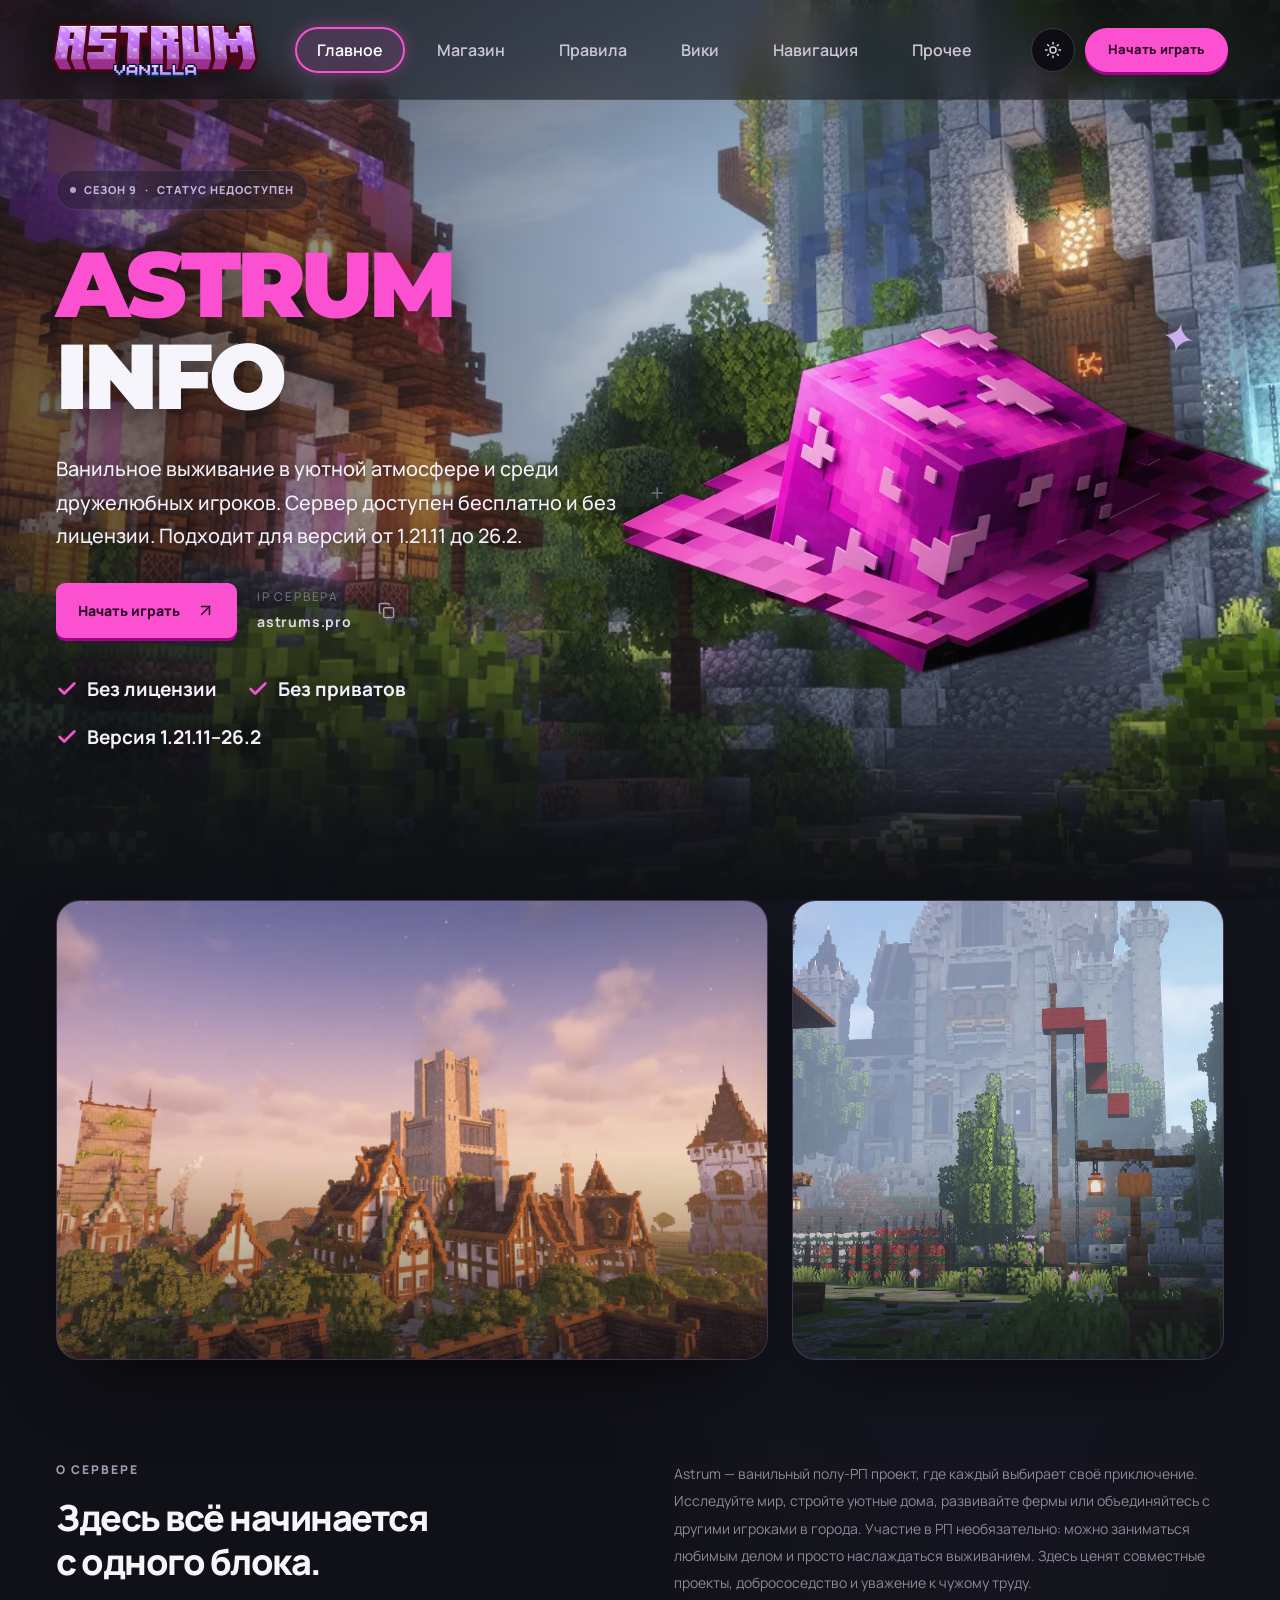
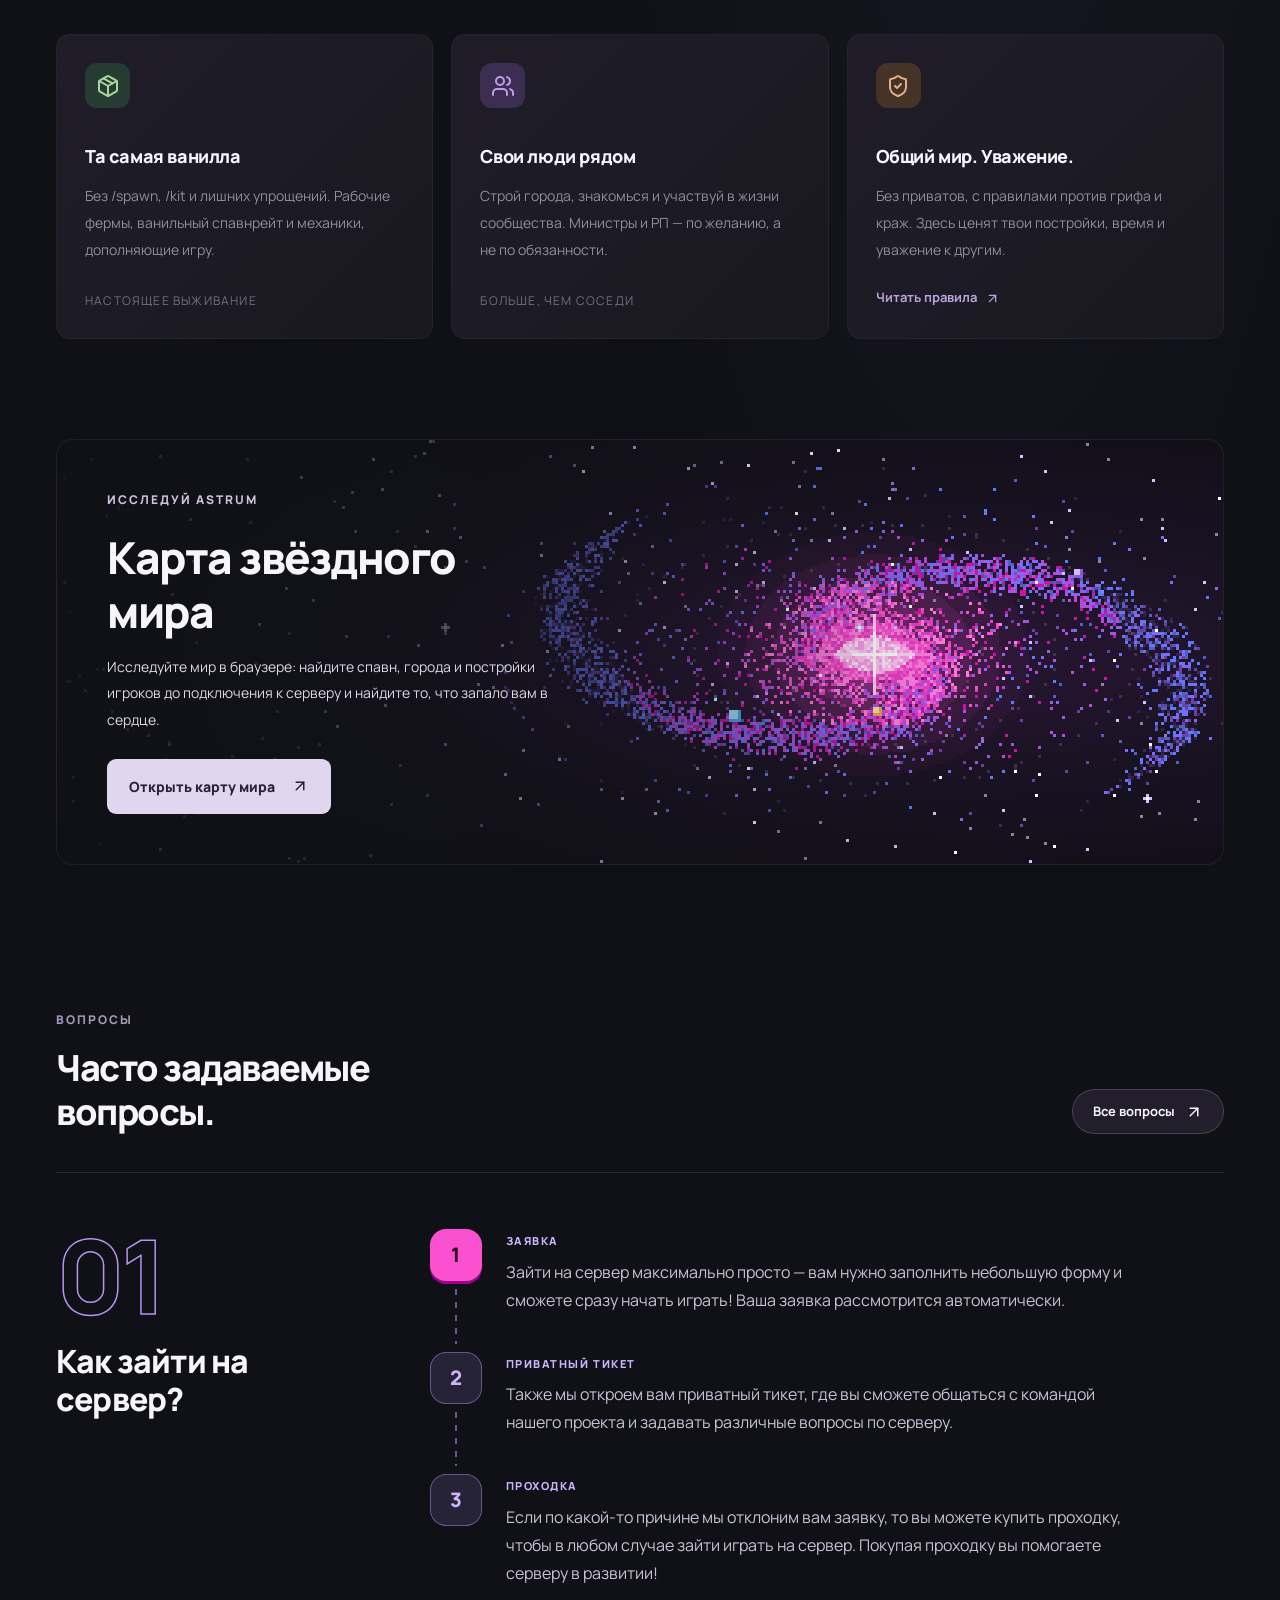
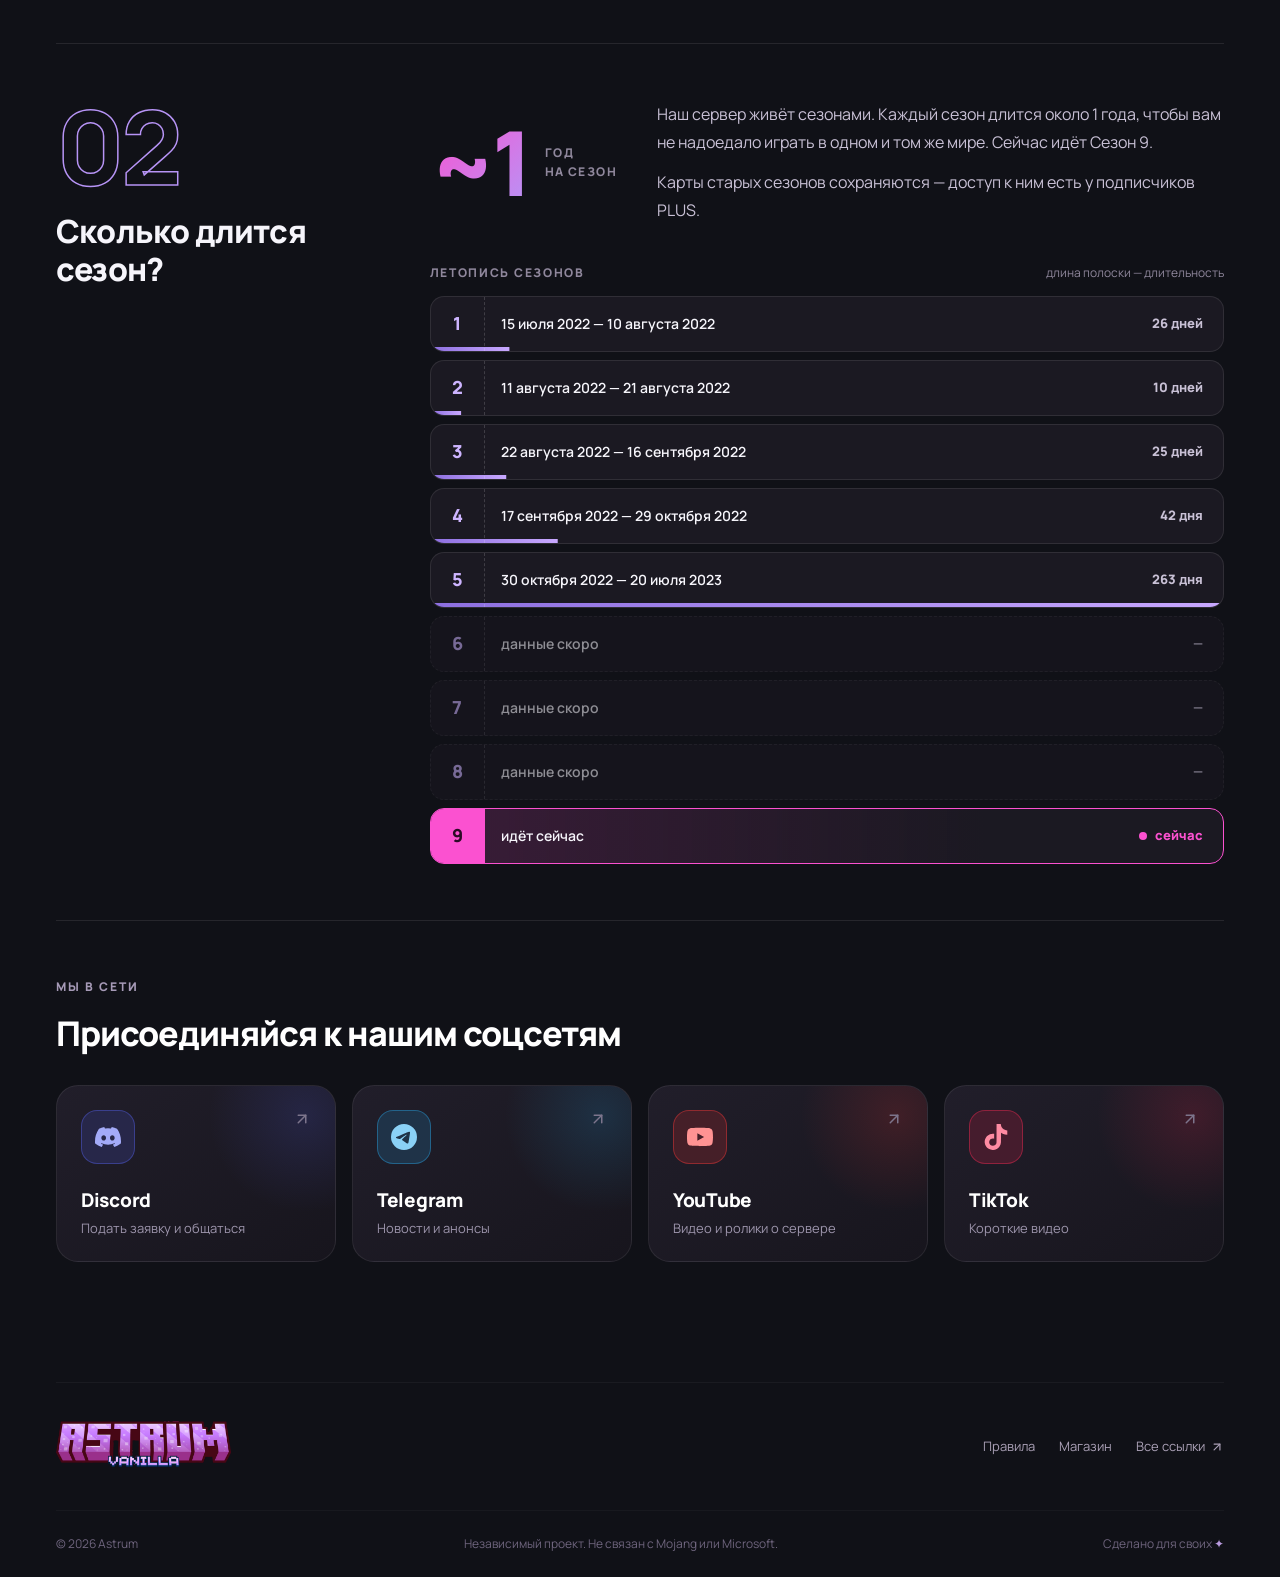
==== commit 801aaadc: "Add files via upload" ====
--- a/index.html
+++ b/index.html
@@ -5,15 +5,34 @@
 <meta name="viewport" content="width=device-width, initial-scale=1">
 <title>ASTRUM — Общий мир. Твоя история.</title>
 <meta name="description" content="Ванильный Minecraft-сервер Astrum: необязательный РП, города и сообщество. Начни свою историю на astrums.pro.">
+<meta property="og:type" content="website">
+<meta property="og:site_name" content="ASTRUM">
+<meta property="og:title" content="ASTRUM — Общий мир. Твоя история.">
+<meta property="og:description" content="Ванильный Minecraft-сервер Astrum: необязательный РП, города и сообщество. Начни свою историю на astrums.pro.">
+<meta property="og:url" content="https://ibronchikss.github.io/">
+<meta property="og:image" content="https://ibronchikss.github.io/assets/images/og-image.png">
+<meta property="og:image:type" content="image/png">
+<meta property="og:image:width" content="1200">
+<meta property="og:image:height" content="630">
+<meta property="og:image:alt" content="Логотип Astrum — розовая планета из блоков">
+<meta property="og:locale" content="ru_RU">
+<meta name="twitter:card" content="summary_large_image">
+<meta name="twitter:title" content="ASTRUM — Общий мир. Твоя история.">
+<meta name="twitter:description" content="Ванильный Minecraft-сервер Astrum: необязательный РП, города и сообщество. Начни свою историю на astrums.pro.">
+<meta name="twitter:image" content="https://ibronchikss.github.io/assets/images/og-image.png">
+<meta name="theme-color" content="#101117">
 <link rel="icon" type="image/png" href="assets/images/astrum-logo.png">
-<link rel="preload" as="image" href="assets/images/hero-bg.png" fetchpriority="high">
+<link rel="preconnect" href="https://fonts.googleapis.com">
+<link rel="preconnect" href="https://fonts.gstatic.com" crossorigin>
+<link rel="stylesheet" href="https://fonts.googleapis.com/css2?family=Montserrat:wght@800;900&display=swap&subset=cyrillic,latin">
+<link rel="preload" as="image" href="assets/images/hero-bg.webp" fetchpriority="high">
 <script>try{var t=localStorage.getItem("astrum-theme");document.documentElement.setAttribute("data-theme",t==="light"?"light":"dark")}catch(e){document.documentElement.setAttribute("data-theme","dark")}</script>
 <link rel="stylesheet" href="assets/css/style.css">
 <link rel="stylesheet" href="assets/css/extra.css">
 <link rel="stylesheet" href="assets/css/light.css">
 </head>
 <body class="antialiased">
-<div class="astrum-site astrum-home"><header class="site-header"><a class="brand brand-logo" href="index.html" aria-label="Astrum Vanilla — на главную"><img src="assets/images/astrum-wordmark.png" alt="Astrum Vanilla" width="640" height="168"></a><nav class="main-nav" aria-label="Главная навигация"><a class="active" aria-current="page" href="index.html">Главное</a><a class="" href="shop.html">Магазин</a><a class="" href="rules.html">Правила</a><a class="" href="wiki.html">Вики</a><a class="" href="navigation.html">Навигация</a><a class="" href="more.html">Прочее</a></nav><div class="header-tools"><button class="theme-toggle" type="button" aria-label="Сменить тему: светлая или тёмная" title="Сменить тему"><svg class="icon-sun" xmlns="http://www.w3.org/2000/svg" width="18" height="18" viewBox="0 0 24 24" fill="none" stroke="currentColor" stroke-width="2" stroke-linecap="round" stroke-linejoin="round" aria-hidden="true"><circle cx="12" cy="12" r="4"></circle><path d="M12 2v2"></path><path d="M12 20v2"></path><path d="m4.93 4.93 1.41 1.41"></path><path d="m17.66 17.66 1.41 1.41"></path><path d="M2 12h2"></path><path d="M20 12h2"></path><path d="m6.34 17.66-1.41 1.41"></path><path d="m19.07 4.93-1.41 1.41"></path></svg><svg class="icon-moon" xmlns="http://www.w3.org/2000/svg" width="18" height="18" viewBox="0 0 24 24" fill="none" stroke="currentColor" stroke-width="2" stroke-linecap="round" stroke-linejoin="round" aria-hidden="true"><path d="M12 3a6 6 0 0 0 9 9 9 9 0 1 1-9-9Z"></path></svg></button><a href="https://discord.gg/phRQ59Pmp" target="_blank" rel="noopener noreferrer" class="header-cta"><span>Начать играть</span></a></div><button class="menu-toggle" aria-label="Открыть меню"><svg xmlns="http://www.w3.org/2000/svg" width="24" height="24" viewBox="0 0 24 24" fill="none" stroke="currentColor" stroke-width="2" stroke-linecap="round" stroke-linejoin="round" class="lucide lucide-menu" aria-hidden="true"><path d="M4 5h16"></path><path d="M4 12h16"></path><path d="M4 19h16"></path></svg></button></header><main><section class="hero wrap photo-hero"><img class="hero-background" src="assets/images/hero-bg.png" alt="" aria-hidden="true" fetchpriority="high"><div class="hero-copy"><span class="eyebrow season"><span class="server-status-dot is-loading"></span>СЕЗОН 9 <span class="season-divider">·</span><span class="server-online" aria-live="polite" title="Статус astrums.pro. Данные обновляются примерно раз в 5 минут.">ОНЛАЙН: …</span></span><h1><span>ASTRUM</span><br>INFO</h1><p>Ванильное выживание в уютной атмосфере и среди дружелюбных игроков. Сервер доступен бесплатно и без лицензии. Подходит для версий от 1.21.11 до 26.2.</p><div class="hero-actions"><button class="button primary">Начать играть <svg xmlns="http://www.w3.org/2000/svg" width="19" height="19" viewBox="0 0 24 24" fill="none" stroke="currentColor" stroke-width="2" stroke-linecap="round" stroke-linejoin="round" class="lucide lucide-arrow-up-right" aria-hidden="true"><path d="M7 7h10v10"></path><path d="M7 17 17 7"></path></svg></button><button class="server-address"><span><small>IP СЕРВЕРА</small><strong>astrums.pro</strong></span><svg xmlns="http://www.w3.org/2000/svg" width="17" height="17" viewBox="0 0 24 24" fill="none" stroke="currentColor" stroke-width="2" stroke-linecap="round" stroke-linejoin="round" class="lucide lucide-copy" aria-hidden="true"><rect width="14" height="14" x="8" y="8" rx="2" ry="2"></rect><path d="M4 16c-1.1 0-2-.9-2-2V4c0-1.1.9-2 2-2h10c1.1 0 2 .9 2 2"></path></svg></button></div><div class="hero-facts"><span><svg xmlns="http://www.w3.org/2000/svg" width="14" height="14" viewBox="0 0 24 24" fill="none" stroke="currentColor" stroke-width="2" stroke-linecap="round" stroke-linejoin="round" class="lucide lucide-check" aria-hidden="true"><path d="M20 6 9 17l-5-5"></path></svg> Без лицензии</span><span><svg xmlns="http://www.w3.org/2000/svg" width="14" height="14" viewBox="0 0 24 24" fill="none" stroke="currentColor" stroke-width="2" stroke-linecap="round" stroke-linejoin="round" class="lucide lucide-check" aria-hidden="true"><path d="M20 6 9 17l-5-5"></path></svg> Без приватов</span><span><svg xmlns="http://www.w3.org/2000/svg" width="14" height="14" viewBox="0 0 24 24" fill="none" stroke="currentColor" stroke-width="2" stroke-linecap="round" stroke-linejoin="round" class="lucide lucide-check" aria-hidden="true"><path d="M20 6 9 17l-5-5"></path></svg> Версия 1.21.11–26.2</span></div></div><div class="hero-visual"><span class="floating-star star-one">✦</span><span class="floating-star star-two">+</span><img class="logo-dark" src="assets/images/astrum-logo-dark.png" alt="Логотип Astrum" fetchpriority="high"><img class="logo-light" src="assets/images/astrum-logo-light.png" alt="Логотип Astrum" loading="lazy"></div></section><div class="ticker" aria-label="СВОБОДА СТРОИТЬ, ЛЮДИ, С КОТОРЫМИ ПО ПУТИ, ВАНИЛЬНЫЙ МИР, ТВОЯ ИСТОРИЯ В ASTRUM"><div class="ticker-track"><div class="ticker-group"><span>СВОБОДА СТРОИТЬ</span>✦<span>ЛЮДИ, С КОТОРЫМИ ПО ПУТИ</span>✦<span>ВАНИЛЬНЫЙ МИР</span>✦<span>ТВОЯ ИСТОРИЯ В ASTRUM</span>✦</div><div class="ticker-group" aria-hidden="true"><span>СВОБОДА СТРОИТЬ</span>✦<span>ЛЮДИ, С КОТОРЫМИ ПО ПУТИ</span>✦<span>ВАНИЛЬНЫЙ МИР</span>✦<span>ТВОЯ ИСТОРИЯ В ASTRUM</span>✦</div><div class="ticker-group" aria-hidden="true"><span>СВОБОДА СТРОИТЬ</span>✦<span>ЛЮДИ, С КОТОРЫМИ ПО ПУТИ</span>✦<span>ВАНИЛЬНЫЙ МИР</span>✦<span>ТВОЯ ИСТОРИЯ В ASTRUM</span>✦</div><div class="ticker-group" aria-hidden="true"><span>СВОБОДА СТРОИТЬ</span>✦<span>ЛЮДИ, С КОТОРЫМИ ПО ПУТИ</span>✦<span>ВАНИЛЬНЫЙ МИР</span>✦<span>ТВОЯ ИСТОРИЯ В ASTRUM</span>✦</div><div class="ticker-group" aria-hidden="true"><span>СВОБОДА СТРОИТЬ</span>✦<span>ЛЮДИ, С КОТОРЫМИ ПО ПУТИ</span>✦<span>ВАНИЛЬНЫЙ МИР</span>✦<span>ТВОЯ ИСТОРИЯ В ASTRUM</span>✦</div><div class="ticker-group" aria-hidden="true"><span>СВОБОДА СТРОИТЬ</span>✦<span>ЛЮДИ, С КОТОРЫМИ ПО ПУТИ</span>✦<span>ВАНИЛЬНЫЙ МИР</span>✦<span>ТВОЯ ИСТОРИЯ В ASTRUM</span>✦</div></div></div><section class="wrap gallery" aria-label="Скриншоты мира Astrum"><figure class="gallery-item gallery-main"><img class="gallery-img is-active" src="assets/images/slide-sunset.webp" alt="Город Astrum на закате: фахверковые дома и каменная башня над деревьями" width="1600" height="948"></figure><figure class="gallery-item gallery-side"><img class="gallery-img is-active" src="assets/images/slide-castle.webp" alt="Замок за садом с цветами и фонарями" width="1600" height="900"></figure></section><section class="section wrap about-section"><div class="section-heading"><div><span class="eyebrow">О СЕРВЕРЕ</span><h2>Здесь всё начинается<br>с одного блока.</h2></div><p>Astrum — ванильный полу-РП проект, где каждый выбирает своё приключение. Исследуйте мир, стройте уютные дома, развивайте фермы или объединяйтесь с другими игроками в города. Участие в РП необязательно: можно заниматься любимым делом и просто наслаждаться выживанием. Здесь ценят совместные проекты, добрососедство и уважение к чужому труду.</p></div><div class="feature-grid"><article class="feature-card"><span class="feature-icon green"><svg xmlns="http://www.w3.org/2000/svg" width="24" height="24" viewBox="0 0 24 24" fill="none" stroke="currentColor" stroke-width="2" stroke-linecap="round" stroke-linejoin="round" class="lucide lucide-package" aria-hidden="true"><path d="M11 21.73a2 2 0 0 0 2 0l7-4A2 2 0 0 0 21 16V8a2 2 0 0 0-1-1.73l-7-4a2 2 0 0 0-2 0l-7 4A2 2 0 0 0 3 8v8a2 2 0 0 0 1 1.73z"></path><path d="M12 22V12"></path><polyline points="3.29 7 12 12 20.71 7"></polyline><path d="m7.5 4.27 9 5.15"></path></svg></span><h3>Та самая ванилла</h3><p>Без /spawn, /kit и лишних упрощений. Рабочие фермы, ванильный спавнрейт и механики, дополняющие игру.</p><span class="card-tag">НАСТОЯЩЕЕ ВЫЖИВАНИЕ</span></article><article class="feature-card"><span class="feature-icon purple"><svg xmlns="http://www.w3.org/2000/svg" width="24" height="24" viewBox="0 0 24 24" fill="none" stroke="currentColor" stroke-width="2" stroke-linecap="round" stroke-linejoin="round" class="lucide lucide-users" aria-hidden="true"><path d="M16 21v-2a4 4 0 0 0-4-4H6a4 4 0 0 0-4 4v2"></path><path d="M16 3.128a4 4 0 0 1 0 7.744"></path><path d="M22 21v-2a4 4 0 0 0-3-3.87"></path><circle cx="9" cy="7" r="4"></circle></svg></span><h3>Свои люди рядом</h3><p>Строй города, знакомься и участвуй в жизни сообщества. Министры и РП — по желанию, а не по обязанности.</p><span class="card-tag">БОЛЬШЕ, ЧЕМ СОСЕДИ</span></article><article class="feature-card"><span class="feature-icon orange"><svg xmlns="http://www.w3.org/2000/svg" width="24" height="24" viewBox="0 0 24 24" fill="none" stroke="currentColor" stroke-width="2" stroke-linecap="round" stroke-linejoin="round" class="lucide lucide-shield-check" aria-hidden="true"><path d="M20 13c0 5-3.5 7.5-7.66 8.95a1 1 0 0 1-.67-.01C7.5 20.5 4 18 4 13V6a1 1 0 0 1 1-1c2 0 4.5-1.2 6.24-2.72a1.17 1.17 0 0 1 1.52 0C14.51 3.81 17 5 19 5a1 1 0 0 1 1 1z"></path><path d="m9 12 2 2 4-4"></path></svg></span><h3>Общий мир. Уважение.</h3><p>Без приватов, с правилами против грифа и краж. Здесь ценят твои постройки, время и уважение к другим.</p><a class="text-link" href="rules.html">Читать правила <svg xmlns="http://www.w3.org/2000/svg" width="15" height="15" viewBox="0 0 24 24" fill="none" stroke="currentColor" stroke-width="2" stroke-linecap="round" stroke-linejoin="round" class="lucide lucide-arrow-up-right" aria-hidden="true"><path d="M7 7h10v10"></path><path d="M7 17 17 7"></path></svg></a></article></div></section><section class="wrap world-banner pixel-world"><canvas class="galaxy" aria-hidden="true"></canvas><div class="world-banner-copy"><span class="eyebrow">ИССЛЕДУЙ ASTRUM</span><h2>Карта звёздного мира</h2><p>Исследуйте мир в браузере: найдите спавн, города и постройки игроков до подключения к серверу и найдите то, что запало вам в сердце.</p><a href="https://astrums.pro/map" target="_blank" rel="noopener noreferrer" class="button light">Открыть карту мира <svg xmlns="http://www.w3.org/2000/svg" width="18" height="18" viewBox="0 0 24 24" fill="none" stroke="currentColor" stroke-width="2" stroke-linecap="round" stroke-linejoin="round" class="lucide lucide-arrow-up-right" aria-hidden="true"><path d="M7 7h10v10"></path><path d="M7 17 17 7"></path></svg></a></div></section><section id="start" class="section wrap faq" aria-labelledby="faq-title"><div class="section-heading"><div><span class="eyebrow">ВОПРОСЫ</span><h2 id="faq-title">Часто задаваемые<br>вопросы.</h2></div><a class="faq-all" href="more.html">Все вопросы <svg xmlns="http://www.w3.org/2000/svg" width="18" height="18" viewBox="0 0 24 24" fill="none" stroke="currentColor" stroke-width="2" stroke-linecap="round" stroke-linejoin="round" class="lucide lucide-arrow-up-right" aria-hidden="true"><path d="M7 7h10v10"></path><path d="M7 17 17 7"></path></svg></a></div><div class="qa-list"><article class="qa qa-join"><div class="qa-side"><span class="qa-num">01</span><h3>Как зайти на сервер?</h3></div><div class="qa-main"><ol class="join-steps"><li class="join-step"><span class="join-dot" aria-hidden="true">1</span><div class="join-body"><span class="join-tag">Заявка</span><p>Зайти на сервер максимально просто — вам нужно заполнить небольшую форму и сможете сразу начать играть! Ваша заявка рассмотрится автоматически.</p></div></li><li class="join-step"><span class="join-dot" aria-hidden="true">2</span><div class="join-body"><span class="join-tag">Приватный тикет</span><p>Также мы откроем вам приватный тикет, где вы сможете общаться с командой нашего проекта и задавать различные вопросы по серверу.</p></div></li><li class="join-step"><span class="join-dot" aria-hidden="true">3</span><div class="join-body"><span class="join-tag">Проходка</span><p>Если по какой-то причине мы отклоним вам заявку, то вы можете купить проходку, чтобы в любом случае зайти играть на сервер. Покупая проходку вы помогаете серверу в развитии!</p></div></li></ol></div></article><article class="qa qa-season"><div class="qa-side"><span class="qa-num">02</span><h3>Сколько длится сезон?</h3></div><div class="qa-main"><div class="season-lead"><div class="season-stat" aria-hidden="true"><strong>~1</strong><span>год<br>на сезон</span></div><div class="season-text"><p>Наш сервер живёт сезонами. Каждый сезон длится около 1 года, чтобы вам не надоедало играть в одном и том же мире. Сейчас идёт Сезон 9.</p><p>Карты старых сезонов сохраняются — доступ к ним есть у подписчиков PLUS.</p></div></div><div class="ledger-head"><h4>Летопись сезонов</h4><span>длина полоски — длительность</span></div><ol class="ledger"><li class="ledger-row" style="--w:0.099"><span class="ledger-no">1</span><span class="ledger-dates">15 июля 2022 — 10 августа 2022</span><span class="ledger-days">26 дней</span></li><li class="ledger-row" style="--w:0.038"><span class="ledger-no">2</span><span class="ledger-dates">11 августа 2022 — 21 августа 2022</span><span class="ledger-days">10 дней</span></li><li class="ledger-row" style="--w:0.095"><span class="ledger-no">3</span><span class="ledger-dates">22 августа 2022 — 16 сентября 2022</span><span class="ledger-days">25 дней</span></li><li class="ledger-row" style="--w:0.16"><span class="ledger-no">4</span><span class="ledger-dates">17 сентября 2022 — 29 октября 2022</span><span class="ledger-days">42 дня</span></li><li class="ledger-row" style="--w:1.0" title="Это 8 месяцев и 20 дней"><span class="ledger-no">5</span><span class="ledger-dates">30 октября 2022 — 20 июля 2023</span><span class="ledger-days">263 дня</span></li><li class="ledger-row is-unknown"><span class="ledger-no">6</span><span class="ledger-dates">данные скоро</span><span class="ledger-days">—</span></li><li class="ledger-row is-unknown"><span class="ledger-no">7</span><span class="ledger-dates">данные скоро</span><span class="ledger-days">—</span></li><li class="ledger-row is-unknown"><span class="ledger-no">8</span><span class="ledger-dates">данные скоро</span><span class="ledger-days">—</span></li><li class="ledger-row is-now"><span class="ledger-no">9</span><span class="ledger-dates">идёт сейчас</span><span class="ledger-days"><i class="ledger-pulse" aria-hidden="true"></i>сейчас</span></li></ol></div></article></div><div class="faq-links"><div class="faq-links-head"><span class="eyebrow">МЫ В СЕТИ</span><h3>Присоединяйся к нашим соцсетям</h3></div><div class="social-grid"><a class="social-card social-discord" href="https://discord.gg/phRQ59Pmp" target="_blank" rel="noopener noreferrer"><span class="social-icon"><svg xmlns="http://www.w3.org/2000/svg" width="26" height="26" viewBox="0 0 24 24" fill="currentColor" aria-hidden="true"><path d="M20.317 4.37a19.8 19.8 0 0 0-4.885-1.515.074.074 0 0 0-.079.037c-.21.375-.444.864-.608 1.25a18.3 18.3 0 0 0-5.487 0 13 13 0 0 0-.617-1.25.08.08 0 0 0-.079-.037A19.7 19.7 0 0 0 3.677 4.37a.1.1 0 0 0-.032.027C.533 9.046-.32 13.58.099 18.057a.08.08 0 0 0 .031.057 19.9 19.9 0 0 0 5.993 3.03.08.08 0 0 0 .084-.028c.462-.63.874-1.295 1.226-1.994a.076.076 0 0 0-.041-.106 13 13 0 0 1-1.872-.892.077.077 0 0 1-.008-.128 10 10 0 0 0 .372-.292.07.07 0 0 1 .077-.01c3.928 1.793 8.18 1.793 12.062 0a.07.07 0 0 1 .078.01c.12.098.246.198.373.292a.077.077 0 0 1-.006.127 12.3 12.3 0 0 1-1.873.892.077.077 0 0 0-.041.107c.36.698.772 1.362 1.225 1.993a.08.08 0 0 0 .084.028 19.8 19.8 0 0 0 6.002-3.03.08.08 0 0 0 .032-.054c.5-5.177-.838-9.674-3.549-13.66a.06.06 0 0 0-.031-.03M8.02 15.33c-1.182 0-2.157-1.085-2.157-2.419 0-1.333.956-2.419 2.157-2.419 1.21 0 2.176 1.096 2.157 2.42 0 1.333-.956 2.418-2.157 2.418m7.975 0c-1.183 0-2.157-1.085-2.157-2.419 0-1.333.955-2.419 2.157-2.419 1.21 0 2.176 1.096 2.157 2.42 0 1.333-.946 2.418-2.157 2.418"/></svg></span><span class="social-text"><strong>Discord</strong><small>Подать заявку и общаться</small></span><svg class="social-arrow" xmlns="http://www.w3.org/2000/svg" width="18" height="18" viewBox="0 0 24 24" fill="none" stroke="currentColor" stroke-width="2" stroke-linecap="round" stroke-linejoin="round" aria-hidden="true"><path d="M7 7h10v10"></path><path d="M7 17 17 7"></path></svg></a><a class="social-card social-telegram" href="https://t.me/ast_mc" target="_blank" rel="noopener noreferrer"><span class="social-icon"><svg xmlns="http://www.w3.org/2000/svg" width="26" height="26" viewBox="0 0 24 24" fill="currentColor" aria-hidden="true"><path d="M11.944 0A12 12 0 0 0 0 12a12 12 0 0 0 12 12 12 12 0 0 0 12-12A12 12 0 0 0 12 0zm4.962 7.224c.1-.002.321.023.465.14a.5.5 0 0 1 .171.325c.016.093.036.306.02.472-.18 1.898-.962 6.502-1.36 8.627-.168.9-.499 1.201-.82 1.23-.696.065-1.225-.46-1.9-.902-1.056-.693-1.653-1.124-2.678-1.8-1.185-.78-.417-1.21.258-1.91.177-.184 3.247-2.977 3.307-3.23.007-.032.014-.15-.056-.212s-.174-.041-.249-.024q-.159.037-5.061 3.345-.72.495-1.302.48c-.428-.008-1.252-.241-1.865-.44-.752-.245-1.349-.374-1.297-.789q.04-.324.893-.663 5.247-2.286 6.998-3.014c3.332-1.386 4.025-1.627 4.476-1.635"/></svg></span><span class="social-text"><strong>Telegram</strong><small>Новости и анонсы</small></span><svg class="social-arrow" xmlns="http://www.w3.org/2000/svg" width="18" height="18" viewBox="0 0 24 24" fill="none" stroke="currentColor" stroke-width="2" stroke-linecap="round" stroke-linejoin="round" aria-hidden="true"><path d="M7 7h10v10"></path><path d="M7 17 17 7"></path></svg></a><a class="social-card social-youtube" href="https://www.youtube.com/@Astrum_mc" target="_blank" rel="noopener noreferrer"><span class="social-icon"><svg xmlns="http://www.w3.org/2000/svg" width="26" height="26" viewBox="0 0 24 24" fill="currentColor" aria-hidden="true"><path d="M23.498 6.186a3.02 3.02 0 0 0-2.122-2.136C19.505 3.545 12 3.545 12 3.545s-7.505 0-9.377.505A3.02 3.02 0 0 0 .502 6.186C0 8.07 0 12 0 12s0 3.93.502 5.814a3.02 3.02 0 0 0 2.122 2.136c1.871.505 9.376.505 9.376.505s7.505 0 9.377-.505a3.02 3.02 0 0 0 2.122-2.136C24 15.93 24 12 24 12s0-3.93-.502-5.814M9.545 15.568V8.432L15.818 12z"/></svg></span><span class="social-text"><strong>YouTube</strong><small>Видео и ролики о сервере</small></span><svg class="social-arrow" xmlns="http://www.w3.org/2000/svg" width="18" height="18" viewBox="0 0 24 24" fill="none" stroke="currentColor" stroke-width="2" stroke-linecap="round" stroke-linejoin="round" aria-hidden="true"><path d="M7 7h10v10"></path><path d="M7 17 17 7"></path></svg></a><a class="social-card social-tiktok" href="https://www.tiktok.com/" target="_blank" rel="noopener noreferrer"><span class="social-icon"><svg xmlns="http://www.w3.org/2000/svg" width="26" height="26" viewBox="0 0 24 24" fill="currentColor" aria-hidden="true"><path d="M12.525.02c1.31-.02 2.61-.01 3.91-.02.08 1.53.63 3.09 1.75 4.17 1.12 1.11 2.7 1.62 4.24 1.79v4.03c-1.44-.05-2.89-.35-4.2-.97-.57-.26-1.1-.59-1.62-.93-.01 2.92.01 5.84-.02 8.75-.08 1.4-.54 2.79-1.35 3.94-1.31 1.92-3.58 3.17-5.91 3.21-1.43.08-2.86-.31-4.08-1.03-2.02-1.19-3.44-3.37-3.65-5.71-.02-.5-.03-1-.01-1.49.18-1.9 1.12-3.72 2.58-4.96 1.66-1.44 3.98-2.13 6.15-1.72.02 1.48-.04 2.96-.04 4.44-.99-.32-2.15-.23-3.02.37-.63.41-1.11 1.04-1.36 1.75-.21.51-.15 1.07-.14 1.61.24 1.64 1.82 3.02 3.5 2.87 1.12-.01 2.19-.66 2.77-1.61.19-.33.4-.67.41-1.06.1-1.79.06-3.57.07-5.36.01-4.03-.01-8.05.02-12.07"/></svg></span><span class="social-text"><strong>TikTok</strong><small>Короткие видео</small></span><svg class="social-arrow" xmlns="http://www.w3.org/2000/svg" width="18" height="18" viewBox="0 0 24 24" fill="none" stroke="currentColor" stroke-width="2" stroke-linecap="round" stroke-linejoin="round" aria-hidden="true"><path d="M7 7h10v10"></path><path d="M7 17 17 7"></path></svg></a></div></div></section></main><footer class="site-footer wrap"><div class="footer-top"><div class="footer-brand"><a class="brand brand-logo footer-logo" href="index.html" aria-label="Astrum Vanilla — на главную"><img src="assets/images/astrum-wordmark.png" alt="Astrum Vanilla" width="640" height="168" loading="lazy"></a></div><div class="footer-links"><a href="rules.html">Правила</a><a href="shop.html">Магазин</a><a href="navigation.html">Все ссылки <svg xmlns="http://www.w3.org/2000/svg" width="14" height="14" viewBox="0 0 24 24" fill="none" stroke="currentColor" stroke-width="2" stroke-linecap="round" stroke-linejoin="round" class="lucide lucide-arrow-up-right" aria-hidden="true"><path d="M7 7h10v10"></path><path d="M7 17 17 7"></path></svg></a></div></div><div class="footer-bottom"><span>© 2026 Astrum</span><span>Независимый проект. Не связан с Mojang или Microsoft.</span><span>Сделано для своих <span class="accent">✦</span></span></div></footer></div>
+<div class="astrum-site astrum-home"><header class="site-header"><a class="brand brand-logo" href="index.html" aria-label="Astrum Vanilla — на главную"><img src="assets/images/astrum-wordmark.png" alt="Astrum Vanilla" width="640" height="168"></a><nav class="main-nav" aria-label="Главная навигация"><a class="active" aria-current="page" href="index.html">Главное</a><a class="" href="shop.html">Магазин</a><a class="" href="rules.html">Правила</a><a class="" href="wiki.html">Вики</a><a class="" href="navigation.html">Навигация</a><a class="" href="more.html">Прочее</a></nav><div class="header-tools"><button class="theme-toggle" type="button" aria-label="Сменить тему: светлая или тёмная" title="Сменить тему"><svg class="icon-sun" xmlns="http://www.w3.org/2000/svg" width="18" height="18" viewBox="0 0 24 24" fill="none" stroke="currentColor" stroke-width="2" stroke-linecap="round" stroke-linejoin="round" aria-hidden="true"><circle cx="12" cy="12" r="4"></circle><path d="M12 2v2"></path><path d="M12 20v2"></path><path d="m4.93 4.93 1.41 1.41"></path><path d="m17.66 17.66 1.41 1.41"></path><path d="M2 12h2"></path><path d="M20 12h2"></path><path d="m6.34 17.66-1.41 1.41"></path><path d="m19.07 4.93-1.41 1.41"></path></svg><svg class="icon-moon" xmlns="http://www.w3.org/2000/svg" width="18" height="18" viewBox="0 0 24 24" fill="none" stroke="currentColor" stroke-width="2" stroke-linecap="round" stroke-linejoin="round" aria-hidden="true"><path d="M12 3a6 6 0 0 0 9 9 9 9 0 1 1-9-9Z"></path></svg></button><a href="https://discord.gg/phRQ59Pmp" target="_blank" rel="noopener noreferrer" class="header-cta"><span>Начать играть</span></a></div><button class="menu-toggle" aria-label="Открыть меню"><svg xmlns="http://www.w3.org/2000/svg" width="24" height="24" viewBox="0 0 24 24" fill="none" stroke="currentColor" stroke-width="2" stroke-linecap="round" stroke-linejoin="round" class="lucide lucide-menu" aria-hidden="true"><path d="M4 5h16"></path><path d="M4 12h16"></path><path d="M4 19h16"></path></svg></button></header><main><section class="hero wrap photo-hero"><img class="hero-background" src="assets/images/hero-bg.webp" alt="" aria-hidden="true" fetchpriority="high"><div class="hero-copy"><span class="eyebrow season"><span class="server-status-dot is-loading"></span>СЕЗОН 9 <span class="season-divider">·</span><span class="server-online" aria-live="polite" title="Статус astrums.pro. Данные обновляются примерно раз в 5 минут.">ОНЛАЙН: …</span></span><h1><span>ASTRUM</span><br>INFO</h1><p>Ванильное выживание в уютной атмосфере и среди дружелюбных игроков. Сервер доступен бесплатно и без лицензии. Подходит для версий от 1.21.11 до 26.2.</p><div class="hero-actions"><button class="button primary">Начать играть <svg xmlns="http://www.w3.org/2000/svg" width="19" height="19" viewBox="0 0 24 24" fill="none" stroke="currentColor" stroke-width="2" stroke-linecap="round" stroke-linejoin="round" class="lucide lucide-arrow-up-right" aria-hidden="true"><path d="M7 7h10v10"></path><path d="M7 17 17 7"></path></svg></button><button class="server-address"><span><small>IP СЕРВЕРА</small><strong>astrums.pro</strong></span><svg xmlns="http://www.w3.org/2000/svg" width="17" height="17" viewBox="0 0 24 24" fill="none" stroke="currentColor" stroke-width="2" stroke-linecap="round" stroke-linejoin="round" class="lucide lucide-copy" aria-hidden="true"><rect width="14" height="14" x="8" y="8" rx="2" ry="2"></rect><path d="M4 16c-1.1 0-2-.9-2-2V4c0-1.1.9-2 2-2h10c1.1 0 2 .9 2 2"></path></svg></button></div><div class="hero-facts"><span><svg xmlns="http://www.w3.org/2000/svg" width="14" height="14" viewBox="0 0 24 24" fill="none" stroke="currentColor" stroke-width="2" stroke-linecap="round" stroke-linejoin="round" class="lucide lucide-check" aria-hidden="true"><path d="M20 6 9 17l-5-5"></path></svg> Без лицензии</span><span><svg xmlns="http://www.w3.org/2000/svg" width="14" height="14" viewBox="0 0 24 24" fill="none" stroke="currentColor" stroke-width="2" stroke-linecap="round" stroke-linejoin="round" class="lucide lucide-check" aria-hidden="true"><path d="M20 6 9 17l-5-5"></path></svg> Без приватов</span><span><svg xmlns="http://www.w3.org/2000/svg" width="14" height="14" viewBox="0 0 24 24" fill="none" stroke="currentColor" stroke-width="2" stroke-linecap="round" stroke-linejoin="round" class="lucide lucide-check" aria-hidden="true"><path d="M20 6 9 17l-5-5"></path></svg> Версия 1.21.11–26.2</span></div></div><div class="hero-visual"><span class="floating-star star-one">✦</span><span class="floating-star star-two">+</span><img class="logo-dark" src="assets/images/astrum-logo-dark.png" alt="Логотип Astrum" fetchpriority="high"><img class="logo-light" src="assets/images/astrum-logo-light.png" alt="Логотип Astrum" loading="lazy"></div></section><section class="wrap gallery" aria-label="Скриншоты мира Astrum"><figure class="gallery-item gallery-main"><img class="gallery-img is-active" src="assets/images/slide-sunset.webp" alt="Город Astrum на закате: фахверковые дома и каменная башня над деревьями" width="1600" height="948"></figure><figure class="gallery-item gallery-side"><img class="gallery-img is-active" src="assets/images/slide-castle.webp" alt="Замок за садом с цветами и фонарями" width="1600" height="900"></figure></section><section class="section wrap about-section"><div class="section-heading"><div><span class="eyebrow">О СЕРВЕРЕ</span><h2>Здесь всё начинается<br>с одного блока.</h2></div><p>Astrum — ванильный полу-РП проект, где каждый выбирает своё приключение. Исследуйте мир, стройте уютные дома, развивайте фермы или объединяйтесь с другими игроками в города. Участие в РП необязательно: можно заниматься любимым делом и просто наслаждаться выживанием. Здесь ценят совместные проекты, добрососедство и уважение к чужому труду.</p></div><div class="feature-grid"><article class="feature-card"><span class="feature-icon green"><svg xmlns="http://www.w3.org/2000/svg" width="24" height="24" viewBox="0 0 24 24" fill="none" stroke="currentColor" stroke-width="2" stroke-linecap="round" stroke-linejoin="round" class="lucide lucide-package" aria-hidden="true"><path d="M11 21.73a2 2 0 0 0 2 0l7-4A2 2 0 0 0 21 16V8a2 2 0 0 0-1-1.73l-7-4a2 2 0 0 0-2 0l-7 4A2 2 0 0 0 3 8v8a2 2 0 0 0 1 1.73z"></path><path d="M12 22V12"></path><polyline points="3.29 7 12 12 20.71 7"></polyline><path d="m7.5 4.27 9 5.15"></path></svg></span><h3>Та самая ванилла</h3><p>Без /spawn, /kit и лишних упрощений. Рабочие фермы, ванильный спавнрейт и механики, дополняющие игру.</p><span class="card-tag">НАСТОЯЩЕЕ ВЫЖИВАНИЕ</span></article><article class="feature-card"><span class="feature-icon purple"><svg xmlns="http://www.w3.org/2000/svg" width="24" height="24" viewBox="0 0 24 24" fill="none" stroke="currentColor" stroke-width="2" stroke-linecap="round" stroke-linejoin="round" class="lucide lucide-users" aria-hidden="true"><path d="M16 21v-2a4 4 0 0 0-4-4H6a4 4 0 0 0-4 4v2"></path><path d="M16 3.128a4 4 0 0 1 0 7.744"></path><path d="M22 21v-2a4 4 0 0 0-3-3.87"></path><circle cx="9" cy="7" r="4"></circle></svg></span><h3>Свои люди рядом</h3><p>Строй города, знакомься и участвуй в жизни сообщества. Министры и РП — по желанию, а не по обязанности.</p><span class="card-tag">БОЛЬШЕ, ЧЕМ СОСЕДИ</span></article><article class="feature-card"><span class="feature-icon orange"><svg xmlns="http://www.w3.org/2000/svg" width="24" height="24" viewBox="0 0 24 24" fill="none" stroke="currentColor" stroke-width="2" stroke-linecap="round" stroke-linejoin="round" class="lucide lucide-shield-check" aria-hidden="true"><path d="M20 13c0 5-3.5 7.5-7.66 8.95a1 1 0 0 1-.67-.01C7.5 20.5 4 18 4 13V6a1 1 0 0 1 1-1c2 0 4.5-1.2 6.24-2.72a1.17 1.17 0 0 1 1.52 0C14.51 3.81 17 5 19 5a1 1 0 0 1 1 1z"></path><path d="m9 12 2 2 4-4"></path></svg></span><h3>Общий мир. Уважение.</h3><p>Без приватов, с правилами против грифа и краж. Здесь ценят твои постройки, время и уважение к другим.</p><a class="text-link" href="rules.html">Читать правила <svg xmlns="http://www.w3.org/2000/svg" width="15" height="15" viewBox="0 0 24 24" fill="none" stroke="currentColor" stroke-width="2" stroke-linecap="round" stroke-linejoin="round" class="lucide lucide-arrow-up-right" aria-hidden="true"><path d="M7 7h10v10"></path><path d="M7 17 17 7"></path></svg></a></article></div></section><section class="wrap world-banner pixel-world"><canvas class="galaxy" aria-hidden="true"></canvas><div class="world-banner-copy"><span class="eyebrow">ИССЛЕДУЙ ASTRUM</span><h2>Карта звёздного мира</h2><p>Исследуйте мир в браузере: найдите спавн, города и постройки игроков до подключения к серверу и найдите то, что запало вам в сердце.</p><a href="https://astrums.pro/map" target="_blank" rel="noopener noreferrer" class="button light">Открыть карту мира <svg xmlns="http://www.w3.org/2000/svg" width="18" height="18" viewBox="0 0 24 24" fill="none" stroke="currentColor" stroke-width="2" stroke-linecap="round" stroke-linejoin="round" class="lucide lucide-arrow-up-right" aria-hidden="true"><path d="M7 7h10v10"></path><path d="M7 17 17 7"></path></svg></a></div></section><section id="start" class="section wrap faq" aria-labelledby="faq-title"><div class="section-heading"><div><span class="eyebrow">ВОПРОСЫ</span><h2 id="faq-title">Часто задаваемые<br>вопросы.</h2></div><a class="faq-all" href="more.html">Все вопросы <svg xmlns="http://www.w3.org/2000/svg" width="18" height="18" viewBox="0 0 24 24" fill="none" stroke="currentColor" stroke-width="2" stroke-linecap="round" stroke-linejoin="round" class="lucide lucide-arrow-up-right" aria-hidden="true"><path d="M7 7h10v10"></path><path d="M7 17 17 7"></path></svg></a></div><div class="qa-list"><article class="qa qa-join"><div class="qa-side"><span class="qa-num">01</span><h3>Как зайти на сервер?</h3></div><div class="qa-main"><ol class="join-steps"><li class="join-step"><span class="join-dot" aria-hidden="true">1</span><div class="join-body"><span class="join-tag">Заявка</span><p>Зайти на сервер максимально просто — вам нужно заполнить небольшую форму и сможете сразу начать играть! Ваша заявка рассмотрится автоматически.</p></div></li><li class="join-step"><span class="join-dot" aria-hidden="true">2</span><div class="join-body"><span class="join-tag">Приватный тикет</span><p>Также мы откроем вам приватный тикет, где вы сможете общаться с командой нашего проекта и задавать различные вопросы по серверу.</p></div></li><li class="join-step"><span class="join-dot" aria-hidden="true">3</span><div class="join-body"><span class="join-tag">Проходка</span><p>Если по какой-то причине мы отклоним вам заявку, то вы можете купить проходку, чтобы в любом случае зайти играть на сервер. Покупая проходку вы помогаете серверу в развитии!</p></div></li></ol></div></article><article class="qa qa-season"><div class="qa-side"><span class="qa-num">02</span><h3>Сколько длится сезон?</h3></div><div class="qa-main"><div class="season-lead"><div class="season-stat" aria-hidden="true"><strong>~1</strong><span>год<br>на сезон</span></div><div class="season-text"><p>Наш сервер живёт сезонами. Каждый сезон длится около 1 года, чтобы вам не надоедало играть в одном и том же мире. Сейчас идёт Сезон 9.</p><p>Карты старых сезонов сохраняются — доступ к ним есть у подписчиков PLUS.</p></div></div><div class="ledger-head"><h4>Летопись сезонов</h4><span>длина полоски — длительность</span></div><ol class="ledger"><li class="ledger-row" style="--w:0.099"><span class="ledger-no">1</span><span class="ledger-dates">15 июля 2022 — 10 августа 2022</span><span class="ledger-days">26 дней</span></li><li class="ledger-row" style="--w:0.038"><span class="ledger-no">2</span><span class="ledger-dates">11 августа 2022 — 21 августа 2022</span><span class="ledger-days">10 дней</span></li><li class="ledger-row" style="--w:0.095"><span class="ledger-no">3</span><span class="ledger-dates">22 августа 2022 — 16 сентября 2022</span><span class="ledger-days">25 дней</span></li><li class="ledger-row" style="--w:0.16"><span class="ledger-no">4</span><span class="ledger-dates">17 сентября 2022 — 29 октября 2022</span><span class="ledger-days">42 дня</span></li><li class="ledger-row" style="--w:1.0" title="Это 8 месяцев и 20 дней"><span class="ledger-no">5</span><span class="ledger-dates">30 октября 2022 — 20 июля 2023</span><span class="ledger-days">263 дня</span></li><li class="ledger-row is-unknown"><span class="ledger-no">6</span><span class="ledger-dates">данные скоро</span><span class="ledger-days">—</span></li><li class="ledger-row is-unknown"><span class="ledger-no">7</span><span class="ledger-dates">данные скоро</span><span class="ledger-days">—</span></li><li class="ledger-row is-unknown"><span class="ledger-no">8</span><span class="ledger-dates">данные скоро</span><span class="ledger-days">—</span></li><li class="ledger-row is-now"><span class="ledger-no">9</span><span class="ledger-dates">идёт сейчас</span><span class="ledger-days"><i class="ledger-pulse" aria-hidden="true"></i>сейчас</span></li></ol></div></article></div><div class="faq-links"><div class="faq-links-head"><span class="eyebrow">МЫ В СЕТИ</span><h3>Присоединяйся к нашим соцсетям</h3></div><div class="social-grid"><a class="social-card social-discord" href="https://discord.gg/phRQ59Pmp" target="_blank" rel="noopener noreferrer"><span class="social-icon"><svg xmlns="http://www.w3.org/2000/svg" width="26" height="26" viewBox="0 0 24 24" fill="currentColor" aria-hidden="true"><path d="M20.317 4.37a19.8 19.8 0 0 0-4.885-1.515.074.074 0 0 0-.079.037c-.21.375-.444.864-.608 1.25a18.3 18.3 0 0 0-5.487 0 13 13 0 0 0-.617-1.25.08.08 0 0 0-.079-.037A19.7 19.7 0 0 0 3.677 4.37a.1.1 0 0 0-.032.027C.533 9.046-.32 13.58.099 18.057a.08.08 0 0 0 .031.057 19.9 19.9 0 0 0 5.993 3.03.08.08 0 0 0 .084-.028c.462-.63.874-1.295 1.226-1.994a.076.076 0 0 0-.041-.106 13 13 0 0 1-1.872-.892.077.077 0 0 1-.008-.128 10 10 0 0 0 .372-.292.07.07 0 0 1 .077-.01c3.928 1.793 8.18 1.793 12.062 0a.07.07 0 0 1 .078.01c.12.098.246.198.373.292a.077.077 0 0 1-.006.127 12.3 12.3 0 0 1-1.873.892.077.077 0 0 0-.041.107c.36.698.772 1.362 1.225 1.993a.08.08 0 0 0 .084.028 19.8 19.8 0 0 0 6.002-3.03.08.08 0 0 0 .032-.054c.5-5.177-.838-9.674-3.549-13.66a.06.06 0 0 0-.031-.03M8.02 15.33c-1.182 0-2.157-1.085-2.157-2.419 0-1.333.956-2.419 2.157-2.419 1.21 0 2.176 1.096 2.157 2.42 0 1.333-.956 2.418-2.157 2.418m7.975 0c-1.183 0-2.157-1.085-2.157-2.419 0-1.333.955-2.419 2.157-2.419 1.21 0 2.176 1.096 2.157 2.42 0 1.333-.946 2.418-2.157 2.418"/></svg></span><span class="social-text"><strong>Discord</strong><small>Подать заявку и общаться</small></span><svg class="social-arrow" xmlns="http://www.w3.org/2000/svg" width="18" height="18" viewBox="0 0 24 24" fill="none" stroke="currentColor" stroke-width="2" stroke-linecap="round" stroke-linejoin="round" aria-hidden="true"><path d="M7 7h10v10"></path><path d="M7 17 17 7"></path></svg></a><a class="social-card social-telegram" href="https://t.me/ast_mc" target="_blank" rel="noopener noreferrer"><span class="social-icon"><svg xmlns="http://www.w3.org/2000/svg" width="26" height="26" viewBox="0 0 24 24" fill="currentColor" aria-hidden="true"><path d="M11.944 0A12 12 0 0 0 0 12a12 12 0 0 0 12 12 12 12 0 0 0 12-12A12 12 0 0 0 12 0zm4.962 7.224c.1-.002.321.023.465.14a.5.5 0 0 1 .171.325c.016.093.036.306.02.472-.18 1.898-.962 6.502-1.36 8.627-.168.9-.499 1.201-.82 1.23-.696.065-1.225-.46-1.9-.902-1.056-.693-1.653-1.124-2.678-1.8-1.185-.78-.417-1.21.258-1.91.177-.184 3.247-2.977 3.307-3.23.007-.032.014-.15-.056-.212s-.174-.041-.249-.024q-.159.037-5.061 3.345-.72.495-1.302.48c-.428-.008-1.252-.241-1.865-.44-.752-.245-1.349-.374-1.297-.789q.04-.324.893-.663 5.247-2.286 6.998-3.014c3.332-1.386 4.025-1.627 4.476-1.635"/></svg></span><span class="social-text"><strong>Telegram</strong><small>Новости и анонсы</small></span><svg class="social-arrow" xmlns="http://www.w3.org/2000/svg" width="18" height="18" viewBox="0 0 24 24" fill="none" stroke="currentColor" stroke-width="2" stroke-linecap="round" stroke-linejoin="round" aria-hidden="true"><path d="M7 7h10v10"></path><path d="M7 17 17 7"></path></svg></a><a class="social-card social-youtube" href="https://www.youtube.com/@Astrum_mc" target="_blank" rel="noopener noreferrer"><span class="social-icon"><svg xmlns="http://www.w3.org/2000/svg" width="26" height="26" viewBox="0 0 24 24" fill="currentColor" aria-hidden="true"><path d="M23.498 6.186a3.02 3.02 0 0 0-2.122-2.136C19.505 3.545 12 3.545 12 3.545s-7.505 0-9.377.505A3.02 3.02 0 0 0 .502 6.186C0 8.07 0 12 0 12s0 3.93.502 5.814a3.02 3.02 0 0 0 2.122 2.136c1.871.505 9.376.505 9.376.505s7.505 0 9.377-.505a3.02 3.02 0 0 0 2.122-2.136C24 15.93 24 12 24 12s0-3.93-.502-5.814M9.545 15.568V8.432L15.818 12z"/></svg></span><span class="social-text"><strong>YouTube</strong><small>Видео и ролики о сервере</small></span><svg class="social-arrow" xmlns="http://www.w3.org/2000/svg" width="18" height="18" viewBox="0 0 24 24" fill="none" stroke="currentColor" stroke-width="2" stroke-linecap="round" stroke-linejoin="round" aria-hidden="true"><path d="M7 7h10v10"></path><path d="M7 17 17 7"></path></svg></a><a class="social-card social-tiktok" href="https://www.tiktok.com/" target="_blank" rel="noopener noreferrer"><span class="social-icon"><svg xmlns="http://www.w3.org/2000/svg" width="26" height="26" viewBox="0 0 24 24" fill="currentColor" aria-hidden="true"><path d="M12.525.02c1.31-.02 2.61-.01 3.91-.02.08 1.53.63 3.09 1.75 4.17 1.12 1.11 2.7 1.62 4.24 1.79v4.03c-1.44-.05-2.89-.35-4.2-.97-.57-.26-1.1-.59-1.62-.93-.01 2.92.01 5.84-.02 8.75-.08 1.4-.54 2.79-1.35 3.94-1.31 1.92-3.58 3.17-5.91 3.21-1.43.08-2.86-.31-4.08-1.03-2.02-1.19-3.44-3.37-3.65-5.71-.02-.5-.03-1-.01-1.49.18-1.9 1.12-3.72 2.58-4.96 1.66-1.44 3.98-2.13 6.15-1.72.02 1.48-.04 2.96-.04 4.44-.99-.32-2.15-.23-3.02.37-.63.41-1.11 1.04-1.36 1.75-.21.51-.15 1.07-.14 1.61.24 1.64 1.82 3.02 3.5 2.87 1.12-.01 2.19-.66 2.77-1.61.19-.33.4-.67.41-1.06.1-1.79.06-3.57.07-5.36.01-4.03-.01-8.05.02-12.07"/></svg></span><span class="social-text"><strong>TikTok</strong><small>Короткие видео</small></span><svg class="social-arrow" xmlns="http://www.w3.org/2000/svg" width="18" height="18" viewBox="0 0 24 24" fill="none" stroke="currentColor" stroke-width="2" stroke-linecap="round" stroke-linejoin="round" aria-hidden="true"><path d="M7 7h10v10"></path><path d="M7 17 17 7"></path></svg></a></div></div></section></main><footer class="site-footer wrap"><div class="footer-top"><div class="footer-brand"><a class="brand brand-logo footer-logo" href="index.html" aria-label="Astrum Vanilla — на главную"><img src="assets/images/astrum-wordmark.png" alt="Astrum Vanilla" width="640" height="168" loading="lazy"></a></div><div class="footer-links"><a href="rules.html">Правила</a><a href="shop.html">Магазин</a><a href="navigation.html">Все ссылки <svg xmlns="http://www.w3.org/2000/svg" width="14" height="14" viewBox="0 0 24 24" fill="none" stroke="currentColor" stroke-width="2" stroke-linecap="round" stroke-linejoin="round" class="lucide lucide-arrow-up-right" aria-hidden="true"><path d="M7 7h10v10"></path><path d="M7 17 17 7"></path></svg></a></div></div><div class="footer-bottom"><span>© 2026 Astrum</span><span>Независимый проект. Не связан с Mojang или Microsoft.</span><span>Сделано для своих <span class="accent">✦</span></span></div></footer></div>
 <script src="assets/js/main.js" defer></script>
 <script src="assets/js/galaxy.js" defer></script>
 </body>
--- a/assets/css/extra.css
+++ b/assets/css/extra.css
@@ -180,61 +180,6 @@
 .footer-logo img {
   height: 46px;
   filter: none;
-}
-
-/* ===== Главная: бегущая строка ===== */
-/* В разметке шесть одинаковых групп, лента сдвигается ровно на одну (1/6 длины) и возвращается —
-   шов не виден. Группы с aria-hidden — копии для зацикливания. */
-.ticker {
-  justify-content: flex-start;
-  gap: 0;
-  padding: 16px 0;
-}
-
-.ticker-track {
-  display: flex;
-  flex-shrink: 0;
-  width: max-content;
-  animation: ticker-scroll 24s linear infinite;
-  will-change: transform;
-}
-
-.ticker:hover .ticker-track {
-  animation-play-state: paused;
-}
-
-.ticker-group {
-  display: flex;
-  flex-shrink: 0;
-  align-items: center;
-  gap: 30px;
-  padding-right: 30px;
-}
-
-@keyframes ticker-scroll {
-  from { transform: translateX(0); }
-  to { transform: translateX(-16.6666667%); }
-}
-
-@media (max-width: 760px) {
-  .ticker {
-    padding: 13px 0;
-  }
-
-  .ticker-group {
-    gap: 25px;
-    padding-right: 25px;
-  }
-
-  .ticker-track {
-    animation-duration: 20s;
-  }
-}
-
-@media (prefers-reduced-motion: reduce) {
-  .ticker-track {
-    animation: none;
-  }
 }
 
 /* ===== Главная: карточки «О сервере» — фиолетовая обводка и подъём при наведении ===== */
@@ -2595,3 +2540,177 @@
   transform: scale(1.3);
   box-shadow: 0 0 12px 1px var(--bill);
 }
+
+/* ======================================================================
+   Правки от 5 ноября: фон и текст главной, меню, кнопка, шрифт
+   ====================================================================== */
+
+/* Цвет логотипа-планеты — на всём сайте (раньше был только на главной) */
+.astrum-site {
+  --planet: #fb51d0;
+  --planet-light: #ff7be3;
+  --planet-shadow: #a1048b;
+}
+
+/* ----- Меню: активный пункт обведён «кружочком» цвета логотипа ----- */
+.astrum-site .site-header .main-nav a {
+  padding: 9px 20px;
+  border: 2px solid transparent;
+  border-radius: 999px;
+  transition: color 0.2s ease, border-color 0.25s ease, background-color 0.25s ease, box-shadow 0.25s ease;
+}
+
+.astrum-site .site-header .main-nav a.active,
+.astrum-site .site-header.is-scrolled .main-nav a.active {
+  border-color: var(--planet);
+  background: rgba(251, 81, 208, 0.12);
+  box-shadow: 0 0 18px -4px rgba(251, 81, 208, 0.55);
+  color: #fff;
+}
+
+.astrum-site .site-header .main-nav a:not(.active):hover {
+  border-color: rgba(251, 81, 208, 0.38);
+}
+
+/* старое подчёркивание больше не нужно */
+.astrum-site .site-header .main-nav a.active::after,
+.astrum-site .site-header.is-scrolled .main-nav a.active::after {
+  display: none;
+}
+
+.astrum-site .site-header .main-nav {
+  gap: 10px;
+}
+
+@media (min-width: 761px) {
+  .astrum-site .site-header.is-scrolled .main-nav a {
+    padding-top: 7px;
+    padding-bottom: 7px;
+  }
+}
+
+@media (max-width: 980px) {
+  .astrum-site .site-header .main-nav.open {
+    align-items: flex-start;
+    gap: 6px;
+  }
+
+  .astrum-site .site-header .main-nav.open a {
+    padding: 10px 22px;
+  }
+}
+
+/* ----- Кнопка «Начать играть» в шапке — цвета логотипа ----- */
+.astrum-site .site-header .header-cta {
+  border-color: transparent;
+  background: var(--planet);
+  color: #2a0b25;
+  font-weight: 800;
+  box-shadow: 0 3px var(--planet-shadow);
+}
+
+.astrum-site .site-header .header-cta:hover {
+  background: var(--planet-light);
+  border-color: transparent;
+  color: #2a0b25;
+  transform: translateY(-1px);
+}
+
+.astrum-site .site-header .header-cta::after {
+  background: linear-gradient(100deg, transparent, rgba(255, 255, 255, 0.45), transparent);
+}
+
+/* ----- Главная: фон без сильного затемнения ----- */
+.astrum-home .photo-hero .hero-background {
+  object-position: center 45%;
+  filter: none;
+}
+
+.astrum-home .photo-hero::before {
+  background:
+    linear-gradient(90deg, rgba(16, 17, 23, 0.62) 0%, rgba(16, 17, 23, 0.34) 36%, rgba(16, 17, 23, 0.04) 64%, rgba(16, 17, 23, 0) 100%),
+    linear-gradient(rgba(16, 17, 23, 0.28) 0%, rgba(16, 17, 23, 0) 22%, rgba(16, 17, 23, 0) 72%, rgba(16, 17, 23, 0.9) 94%, #101117 100%);
+}
+
+/* ----- Главная: заголовок шрифтом из фото 1 (Montserrat Black, плотный кернинг) ----- */
+.astrum-home .hero h1 {
+  font-family: "Montserrat", "Inter Display", "Arial Black", sans-serif;
+  font-weight: 900;
+  font-size: clamp(60px, 7.2vw, 116px);
+  line-height: 1;
+  letter-spacing: -0.045em;
+  margin-top: 28px;
+  text-shadow: 0 6px 34px rgba(0, 0, 0, 0.45);
+}
+
+/* ----- Главная: текст описания крупнее ----- */
+.astrum-home .photo-hero .hero-copy > p {
+  max-width: 640px;
+  margin-top: 30px;
+  font-size: clamp(18px, 1.55vw, 22px);
+  font-weight: 500;
+  line-height: 1.7;
+  color: #f4effa;
+  text-shadow: 0 2px 16px rgba(0, 0, 0, 0.55);
+}
+
+
+/* ----- Главная: «Без лицензии · Без приватов · Версия» крупнее ----- */
+.astrum-home .photo-hero .hero-facts {
+  gap: 14px 30px;
+  margin-top: 34px;
+  font-size: 19px;
+  font-weight: 700;
+  color: #f4effa;
+  text-shadow: 0 2px 14px rgba(0, 0, 0, 0.55);
+}
+
+.astrum-home .photo-hero .hero-facts > span {
+  gap: 9px;
+}
+
+.astrum-home .photo-hero .hero-facts svg {
+  width: 22px;
+  height: 22px;
+  stroke-width: 3;
+  color: var(--planet);
+}
+
+@media (max-width: 760px) {
+  .astrum-home .hero h1 {
+    font-size: clamp(52px, 16vw, 84px);
+  }
+
+  /* «ASTRUM» и «INFO» уже на разных строках (span — блок), <br> давал лишний пробел */
+  .astrum-home .hero h1 br {
+    display: none;
+  }
+
+  .astrum-home .photo-hero .hero-copy > p {
+    font-size: 17px;
+  }
+
+  .astrum-home .photo-hero .hero-facts {
+    font-size: 16px;
+    gap: 10px 20px;
+  }
+
+  .astrum-home .photo-hero::before {
+    background:
+      linear-gradient(90deg, rgba(16, 17, 23, 0.55), rgba(16, 17, 23, 0.2)),
+      linear-gradient(rgba(16, 17, 23, 0.2) 0%, rgba(16, 17, 23, 0.15) 60%, rgba(16, 17, 23, 0.9) 94%, #101117 100%);
+  }
+}
+
+/* ----- Главная: скриншоты стоят на месте бывшей бегущей строки — сразу под первым экраном ----- */
+.astrum-home .gallery {
+  position: relative;
+  z-index: 2;
+  margin-top: 0;
+}
+
+@media (max-width: 760px) {
+  .astrum-home .gallery {
+    margin-top: 0;
+  }
+}
--- a/assets/css/light.css
+++ b/assets/css/light.css
@@ -8,11 +8,11 @@
  */
 
 html[data-theme="light"] {
-  --bg: #f6f4fb;
-  --surface: #ffffff;
-  --surface-2: #f0ebfa;
-  --line: rgba(48, 28, 90, 0.11);
-  --line-strong: rgba(48, 28, 90, 0.2);
+  --bg: #fbf5e4;
+  --surface: #fffcf3;
+  --surface-2: #f5ecd5;
+  --line: rgba(70, 48, 20, 0.12);
+  --line-strong: rgba(70, 48, 20, 0.22);
   --ink: #1c1628;
   --ink-2: #4a4060;
   --ink-3: #6e6486;
@@ -28,7 +28,7 @@
 }
 
 html[data-theme="light"] .astrum-site {
-  background: radial-gradient(at 77% 12%, rgba(205, 180, 255, 0.35), rgba(255, 255, 255, 0) 32%), var(--bg);
+  background: radial-gradient(at 77% 12%, rgba(255, 226, 170, 0.35), rgba(255, 255, 255, 0) 32%), var(--bg);
 }
 
 html[data-theme="light"] button:focus-visible,
@@ -46,19 +46,19 @@
   --hd-btn-bg: #ffffff;
   --hd-btn-line: rgba(48, 28, 90, 0.18);
   --hd-btn-ink: #4a4060;
-  background: rgba(255, 255, 255, 0.88);
+  background: rgba(255, 251, 238, 0.88);
   border-bottom-color: rgba(48, 28, 90, 0.1);
 }
 
 html[data-theme="light"] .astrum-home .site-header:not(.is-scrolled) {
-  background: rgba(255, 255, 255, 0.66);
+  background: rgba(255, 251, 238, 0.66);
   border-bottom-color: rgba(48, 28, 90, 0.08);
   -webkit-backdrop-filter: blur(14px) saturate(1.2);
   backdrop-filter: blur(14px) saturate(1.2);
 }
 
 html[data-theme="light"] .astrum-site .site-header.is-scrolled {
-  background-color: rgba(255, 255, 255, 0.84);
+  background-color: rgba(255, 251, 238, 0.84);
   border-color: rgba(124, 77, 214, 0.28);
   box-shadow: 0 16px 44px -16px rgba(60, 30, 120, 0.32), 0 0 0 1px rgba(255, 255, 255, 0.6);
 }
@@ -99,8 +99,8 @@
 
 html[data-theme="light"] .photo-hero::before {
   background:
-    linear-gradient(90deg, rgba(247, 245, 252, 0.9) 0%, rgba(247, 245, 252, 0.7) 28%, rgba(247, 245, 252, 0.2) 52%, rgba(247, 245, 252, 0) 70%),
-    linear-gradient(rgba(247, 245, 252, 0) 68%, rgba(247, 245, 252, 0.7) 92%, rgba(247, 245, 252, 0.95) 100%);
+    linear-gradient(90deg, rgba(251, 245, 228, 0.9) 0%, rgba(251, 245, 228, 0.7) 28%, rgba(251, 245, 228, 0.2) 52%, rgba(251, 245, 228, 0) 70%),
+    linear-gradient(rgba(251, 245, 228, 0) 68%, rgba(251, 245, 228, 0.7) 92%, rgba(251, 245, 228, 0.95) 100%);
 }
 
 html[data-theme="light"] .photo-hero h1 {
@@ -119,7 +119,7 @@
 
 html[data-theme="light"] .photo-hero .eyebrow.season {
   border-color: rgba(124, 77, 214, 0.3);
-  background: rgba(255, 255, 255, 0.78);
+  background: rgba(255, 251, 238, 0.82);
   color: #5a3d96;
 }
 
@@ -136,7 +136,7 @@
 @media (max-width: 760px) {
   html[data-theme="light"] .photo-hero::before {
     background:
-      linear-gradient(180deg, rgba(247, 245, 252, 0.76) 0%, rgba(247, 245, 252, 0.6) 52%, rgba(247, 245, 252, 0.06) 78%, rgba(247, 245, 252, 0.5) 100%);
+      linear-gradient(180deg, rgba(251, 245, 228, 0.76) 0%, rgba(251, 245, 228, 0.6) 52%, rgba(251, 245, 228, 0.06) 78%, rgba(251, 245, 228, 0.5) 100%);
   }
 
   html[data-theme="light"] .photo-hero .hero-copy > p { color: var(--ink-2); }
@@ -146,13 +146,13 @@
    (сама галактика перекрашивается в galaxy.js) */
 html[data-theme="light"] .world-banner.pixel-world {
   border-color: rgba(124, 77, 214, 0.22);
-  background: radial-gradient(ellipse at 70% 50%, #ffffff 0%, #f4edfd 46%, #e2d6f7 100%);
+  background: radial-gradient(ellipse at 70% 50%, #ffffff 0%, #f8f0dc 46%, #ecdfc0 100%);
   color: var(--ink);
   box-shadow: 0 24px 50px -34px rgba(60, 30, 120, 0.4);
 }
 
 html[data-theme="light"] .pixel-world::after {
-  background: linear-gradient(90deg, rgba(246, 243, 252, 0.96) 0%, rgba(246, 243, 252, 0.8) 30%, rgba(246, 243, 252, 0.25) 58%, rgba(246, 243, 252, 0) 80%);
+  background: linear-gradient(90deg, rgba(251, 245, 228, 0.96) 0%, rgba(251, 245, 228, 0.8) 30%, rgba(251, 245, 228, 0.25) 58%, rgba(251, 245, 228, 0) 80%);
 }
 
 html[data-theme="light"] .pixel-world h2 { color: var(--ink); }
@@ -169,11 +169,11 @@
 
 @media (max-width: 760px) {
   html[data-theme="light"] .world-banner.pixel-world {
-    background: linear-gradient(#ffffff, #e9defa);
+    background: linear-gradient(#ffffff, #f0e4c8);
   }
 
   html[data-theme="light"] .pixel-world::after {
-    background: linear-gradient(rgba(246, 243, 252, 0.96) 0%, rgba(246, 243, 252, 0.85) 45%, rgba(246, 243, 252, 0) 75%);
+    background: linear-gradient(rgba(251, 245, 228, 0.96) 0%, rgba(251, 245, 228, 0.85) 45%, rgba(251, 245, 228, 0) 75%);
   }
 }
 
@@ -187,7 +187,7 @@
 }
 
 html[data-theme="light"] .feature-card {
-  background: #fff;
+  background: #fffcf3;
   border-color: var(--line);
   box-shadow: 0 1px 2px rgba(40, 20, 90, 0.04), 0 14px 30px -22px rgba(60, 30, 120, 0.25);
 }
@@ -199,7 +199,7 @@
 }
 
 html[data-theme="light"] .green { --tone: #357a3c; --shade: #def2da; }
-html[data-theme="light"] .purple { --tone: #7a4bc6; --shade: #ece2fb; }
+html[data-theme="light"] .purple { --tone: #7a4bc6; --shade: #f1e5cc; }
 html[data-theme="light"] .orange { --tone: #ad5d1b; --shade: #fbe7d3; }
 html[data-theme="light"] .pink { --tone: #ac3f79; --shade: #fbe0ee; }
 html[data-theme="light"] .blue { --tone: #315fa6; --shade: #dde9fa; }
@@ -211,7 +211,7 @@
 
 html[data-theme="light"] .gallery-item {
   border-color: rgba(124, 77, 214, 0.25);
-  background: #e9e3f6;
+  background: #f1e8d2;
   box-shadow: 0 30px 70px -34px rgba(60, 30, 120, 0.5);
 }
 
@@ -227,7 +227,7 @@
 
 html[data-theme="light"] .join-dot {
   border-color: rgba(124, 77, 214, 0.35);
-  background: #efe8fb;
+  background: #f6ecd6;
   color: #6a3fc4;
 }
 
@@ -256,7 +256,7 @@
 
 html[data-theme="light"] .social-card {
   border-color: var(--line);
-  background: #fff;
+  background: #fffcf3;
   color: var(--ink);
   box-shadow: 0 1px 2px rgba(40, 20, 90, 0.04), 0 16px 30px -24px rgba(60, 30, 120, 0.3);
 }
@@ -286,19 +286,19 @@
 
 html[data-theme="light"] .notice {
   color: #5a3d96;
-  background: #efe8fb;
+  background: #f6ecd6;
   border-color: rgba(124, 77, 214, 0.22);
 }
 
 html[data-theme="light"] .search {
   color: var(--ink-2);
-  background: #fff;
+  background: #fffcf3;
   border-color: var(--line-strong);
 }
 
 html[data-theme="light"] .info-panel {
   color: #5a3d96;
-  background: #efe8fb;
+  background: #f6ecd6;
   border-color: rgba(124, 77, 214, 0.2);
 }
 
@@ -306,7 +306,7 @@
 
 html[data-theme="light"] .rules-toc {
   color: var(--ink-2);
-  background: #fff;
+  background: #fffcf3;
   border-color: var(--line);
 }
 
@@ -316,12 +316,12 @@
 html[data-theme="light"] .rules-content p { color: var(--ink-2); }
 
 html[data-theme="light"] .resource-card {
-  background: #fff;
+  background: #fffcf3;
   border-color: var(--line);
 }
 
 html[data-theme="light"] .resource-card:hover {
-  background: #f3eefc;
+  background: #f7eedb;
   border-color: #b79be6;
 }
 
@@ -335,7 +335,7 @@
 
 html[data-theme="light"] .support-banner {
   color: #5a3d96;
-  background: #ece4fa;
+  background: #f3e8cf;
 }
 
 html[data-theme="light"] .support-banner p { color: var(--ink-2); }
@@ -343,15 +343,15 @@
 
 html[data-theme="light"] .secondary {
   color: var(--ink-2);
-  background: #fff;
+  background: #fffcf3;
   border-color: var(--line-strong);
 }
 
-html[data-theme="light"] .secondary:hover { background: #f3eefc; }
+html[data-theme="light"] .secondary:hover { background: #f7eedb; }
 
 /* ---------- Магазин ---------- */
 html[data-theme="light"] .product-card {
-  background: #fff;
+  background: #fffcf3;
   border-color: var(--line);
   box-shadow: 0 1px 2px rgba(40, 20, 90, 0.04);
 }
@@ -375,17 +375,17 @@
 }
 
 html[data-theme="light"] .shop-toolbar a.notice:hover {
-  background: #e6dbfa;
+  background: #f0e2c4;
   border-color: #8d6fb0;
 }
 
 html[data-theme="light"] .shop-tab {
-  background: #fff;
+  background: #fffcf3;
   border-color: var(--line-strong);
   color: var(--ink-2);
 }
 
-html[data-theme="light"] .shop-tab:hover { background: #f1ebfc; }
+html[data-theme="light"] .shop-tab:hover { background: #f6eddb; }
 
 html[data-theme="light"] .shop-tab.is-active {
   background: #7c4dd6;
@@ -396,7 +396,7 @@
 html[data-theme="light"] .modal-backdrop { background: rgba(30, 20, 50, 0.55); }
 
 html[data-theme="light"] .modal {
-  background: #fff;
+  background: #fffcf3;
   border-color: rgba(124, 77, 214, 0.25);
   box-shadow: 0 30px 100px rgba(40, 20, 90, 0.35);
 }
@@ -408,20 +408,20 @@
 html[data-theme="light"] .modal-thumb { box-shadow: 0 10px 30px rgba(40, 20, 90, 0.18); }
 
 html[data-theme="light"] .copy-panel {
-  background: #f1ebfc;
+  background: #f6eddb;
   border-color: rgba(124, 77, 214, 0.3);
 }
 
 html[data-theme="light"] .modal-body code {
   border-color: rgba(124, 77, 214, 0.3);
-  background: #f1ebfc;
+  background: #f6eddb;
   color: #5a2fb0;
 }
 
 /* ---------- Правила ---------- */
 html[data-theme="light"] .rule-highlight {
   border-color: var(--line);
-  background: #fff;
+  background: #fffcf3;
   box-shadow: 0 1px 2px rgba(40, 20, 90, 0.04);
 }
 
@@ -433,7 +433,7 @@
 
 html[data-theme="light"] .rules-content article.rule-section {
   border-color: var(--line);
-  background: #fff;
+  background: #fffcf3;
   box-shadow: 0 1px 2px rgba(40, 20, 90, 0.04), 0 18px 36px -28px rgba(60, 30, 120, 0.3);
 }
 
@@ -450,12 +450,12 @@
 
 html[data-theme="light"] .rule-item {
   border-color: var(--line);
-  background: #faf8fe;
+  background: #fdf9ee;
 }
 
 html[data-theme="light"] .rule-item:hover {
   border-color: rgba(124, 77, 214, 0.4);
-  background: #f3edfc;
+  background: #f7eedb;
 }
 
 html[data-theme="light"] .rule-id {
@@ -513,7 +513,7 @@
 
 html[data-theme="light"] .rule-info li {
   border-color: var(--line);
-  background: #faf8fe;
+  background: #fdf9ee;
 }
 
 html[data-theme="light"] .info-dot {
@@ -526,7 +526,7 @@
 
 html[data-theme="light"] .rule-tip {
   border-color: var(--line);
-  background: linear-gradient(145deg, #ffffff, #f5f1fc);
+  background: linear-gradient(145deg, #ffffff, #f8f0dc);
 }
 
 html[data-theme="light"] .tip-num {
@@ -547,7 +547,7 @@
 /* ---------- Законопроекты (правила) ---------- */
 html[data-theme="light"] .bills-head {
   border-color: var(--line);
-  background: #fff;
+  background: #fffcf3;
 }
 
 html[data-theme="light"] .rules-content .bills-head h2 { color: var(--ink); }
@@ -555,17 +555,17 @@
 
 html[data-theme="light"] .bills-chip {
   border-color: var(--line);
-  background: #faf8ff;
+  background: #fdf9ee;
   color: var(--ink-2);
 }
 
-html[data-theme="light"] .bills-chip:hover { background: #f0ebfa; }
+html[data-theme="light"] .bills-chip:hover { background: #f5ecd5; }
 
 html[data-theme="light"] .rules-toc-bills small { color: #8a80a0; }
 
 html[data-theme="light"] .bill-card {
   border-color: var(--line);
-  background: #fff;
+  background: #fffcf3;
   box-shadow: inset 5px 0 0 var(--bill, #7c4dd6), 0 10px 30px -22px rgba(48, 28, 90, 0.35);
   color: var(--ink-2);
 }
@@ -635,7 +635,7 @@
 
 /* ---------- Содержание правил и законопроектов ---------- */
 html[data-theme="light"] .rules-side .rules-toc a { color: var(--ink-2); }
-html[data-theme="light"] .rules-side .rules-toc a:hover { background: #f4f0fb; color: var(--ink); }
+html[data-theme="light"] .rules-side .rules-toc a:hover { background: #f8f0dc; color: var(--ink); }
 
 html[data-theme="light"] .rules-side .rules-toc a.is-active {
   border-color: rgba(124, 77, 214, 0.3);
@@ -645,7 +645,7 @@
 
 html[data-theme="light"] .rules-side .rules-toc a.is-active::before { background: #7c4dd6; }
 html[data-theme="light"] .toc-count { background: rgba(124, 77, 214, 0.12); color: #5a2fb0; }
-html[data-theme="light"] .rules-toc .toc-n { background: #f0ebfa; color: #7a6f94; }
+html[data-theme="light"] .rules-toc .toc-n { background: #f5ecd5; color: #7a6f94; }
 html[data-theme="light"] .rules-toc a:hover .toc-n { color: #5a2fb0; }
 html[data-theme="light"] .rules-toc a.is-active .toc-n { background: #7c4dd6; color: #fff; }
 html[data-theme="light"] .rules-toc-bills small { color: #8a80a0; }
@@ -671,3 +671,43 @@
   background: var(--bill);
   color: #1c1628;
 }
+
+/* ======================================================================
+   Правки от 5 ноября: «ванильно-белая» светлая тема, лёгкая дымка на главной
+   ====================================================================== */
+html[data-theme="light"] .hero.photo-hero {
+  background: #f3e9cf;
+}
+
+html[data-theme="light"] .astrum-home .photo-hero::before {
+  background:
+    linear-gradient(90deg, rgba(251, 245, 228, 0.82) 0%, rgba(251, 245, 228, 0.55) 34%, rgba(251, 245, 228, 0.08) 62%, rgba(251, 245, 228, 0) 100%),
+    linear-gradient(rgba(251, 245, 228, 0.2) 0%, rgba(251, 245, 228, 0) 20%, rgba(251, 245, 228, 0) 72%, rgba(251, 245, 228, 0.9) 94%, #fbf5e4 100%);
+}
+
+html[data-theme="light"] .astrum-home .photo-hero h1 { text-shadow: none; }
+html[data-theme="light"] .astrum-home .photo-hero .hero-copy > p { color: #3a3040; text-shadow: none; font-weight: 600; }
+html[data-theme="light"] .astrum-home .photo-hero .hero-facts { color: #2c2236; text-shadow: none; }
+html[data-theme="light"] .astrum-home .photo-hero .hero-facts svg { color: #d41fa9; }
+
+html[data-theme="light"] .astrum-site .site-header .main-nav a.active,
+html[data-theme="light"] .astrum-site .site-header.is-scrolled .main-nav a.active {
+  color: #1c1628;
+  border-color: #e23cba;
+  background: rgba(251, 81, 208, 0.12);
+  box-shadow: none;
+}
+
+@media (max-width: 980px) {
+  html[data-theme="light"] .astrum-site .site-header .main-nav.open a.active {
+    color: #fff;
+  }
+}
+
+@media (max-width: 760px) {
+  html[data-theme="light"] .astrum-home .photo-hero::before {
+    background:
+      linear-gradient(90deg, rgba(251, 245, 228, 0.7), rgba(251, 245, 228, 0.3)),
+      linear-gradient(rgba(251, 245, 228, 0.2) 0%, rgba(251, 245, 228, 0.1) 60%, rgba(251, 245, 228, 0.9) 94%, #fbf5e4 100%);
+  }
+}
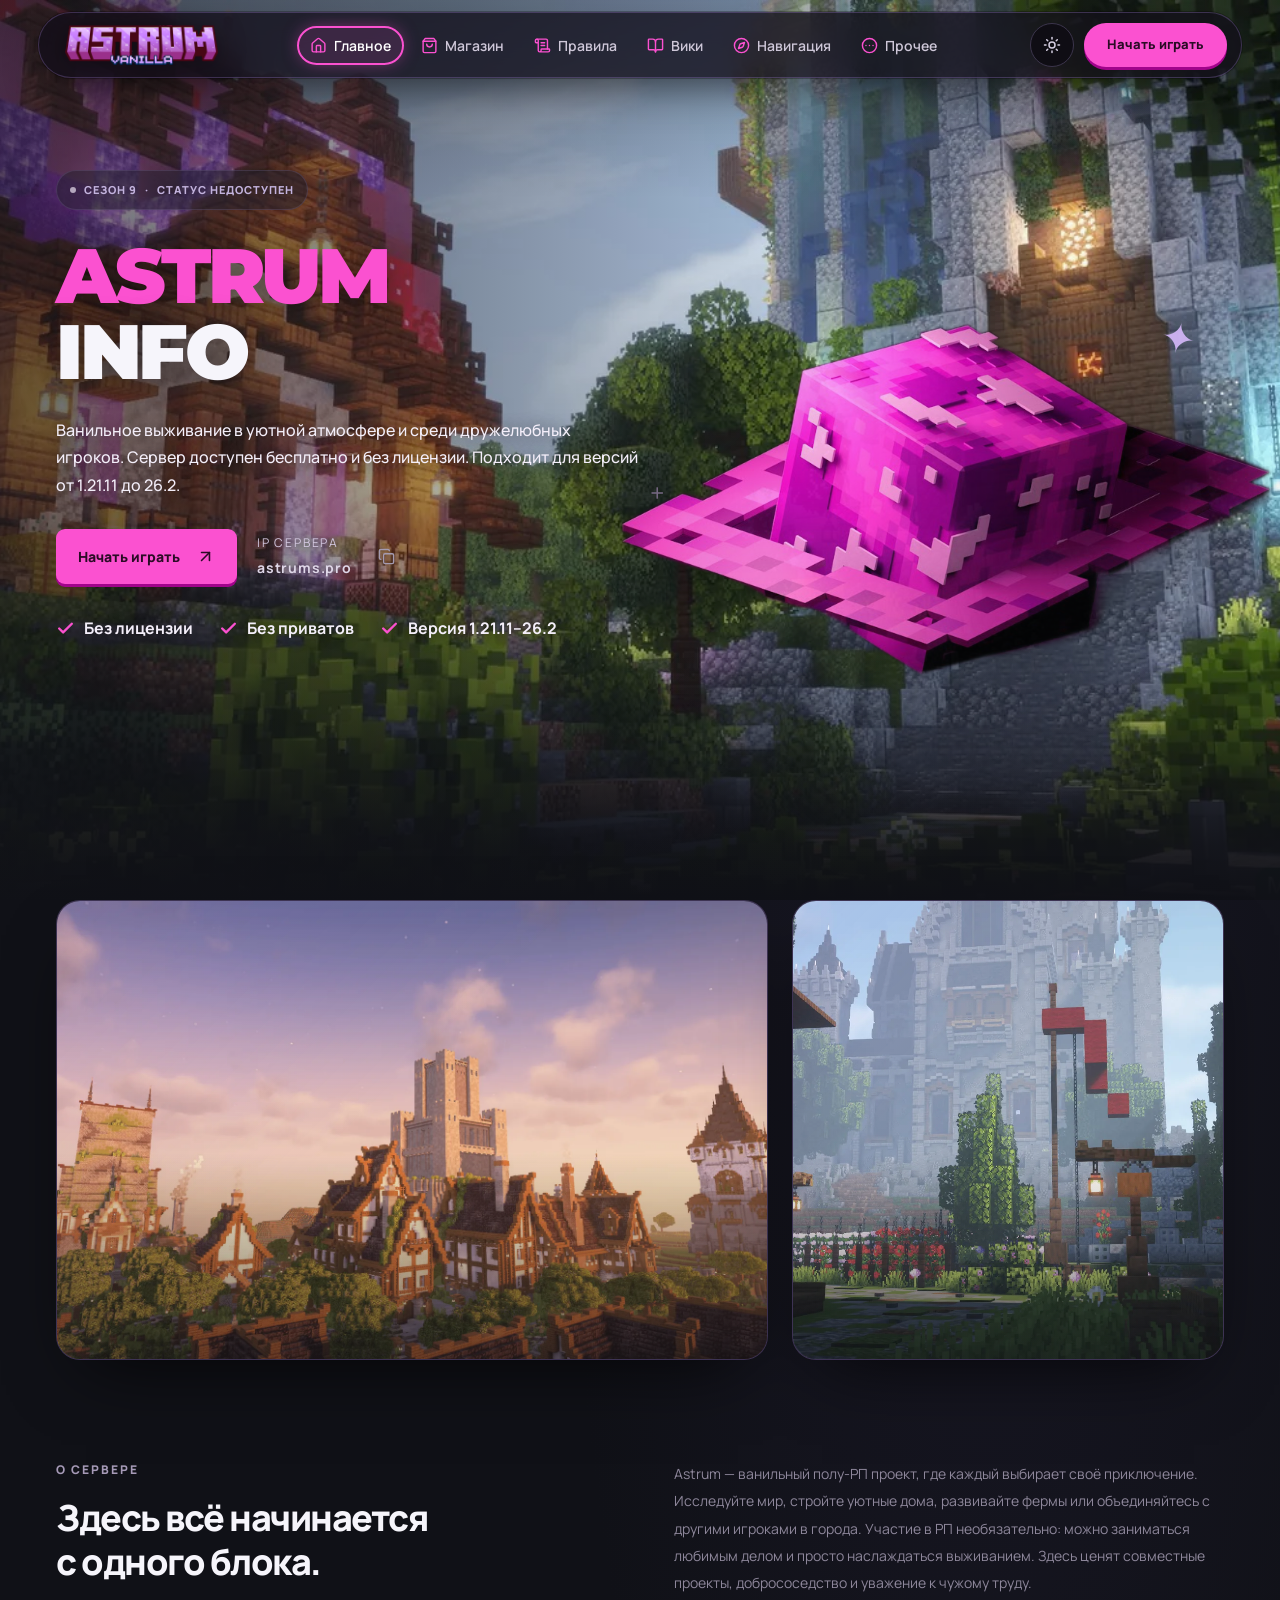
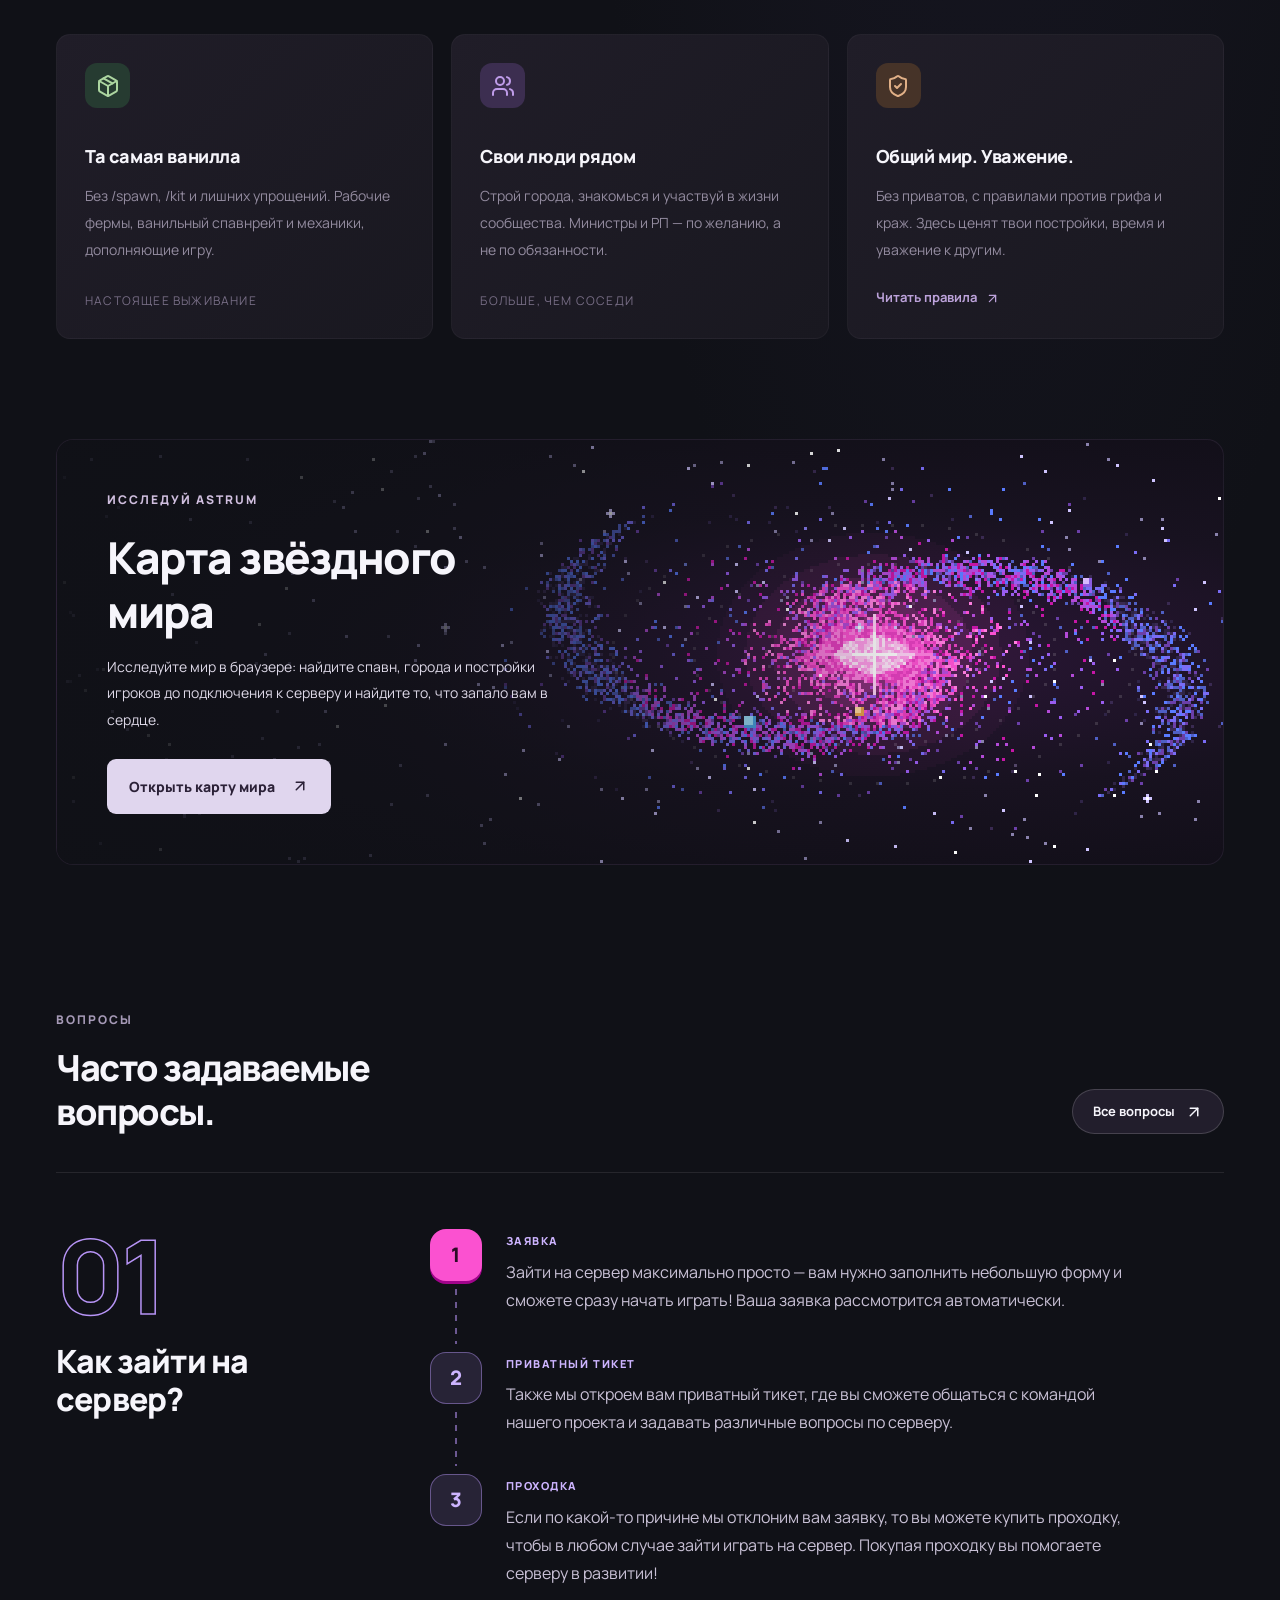
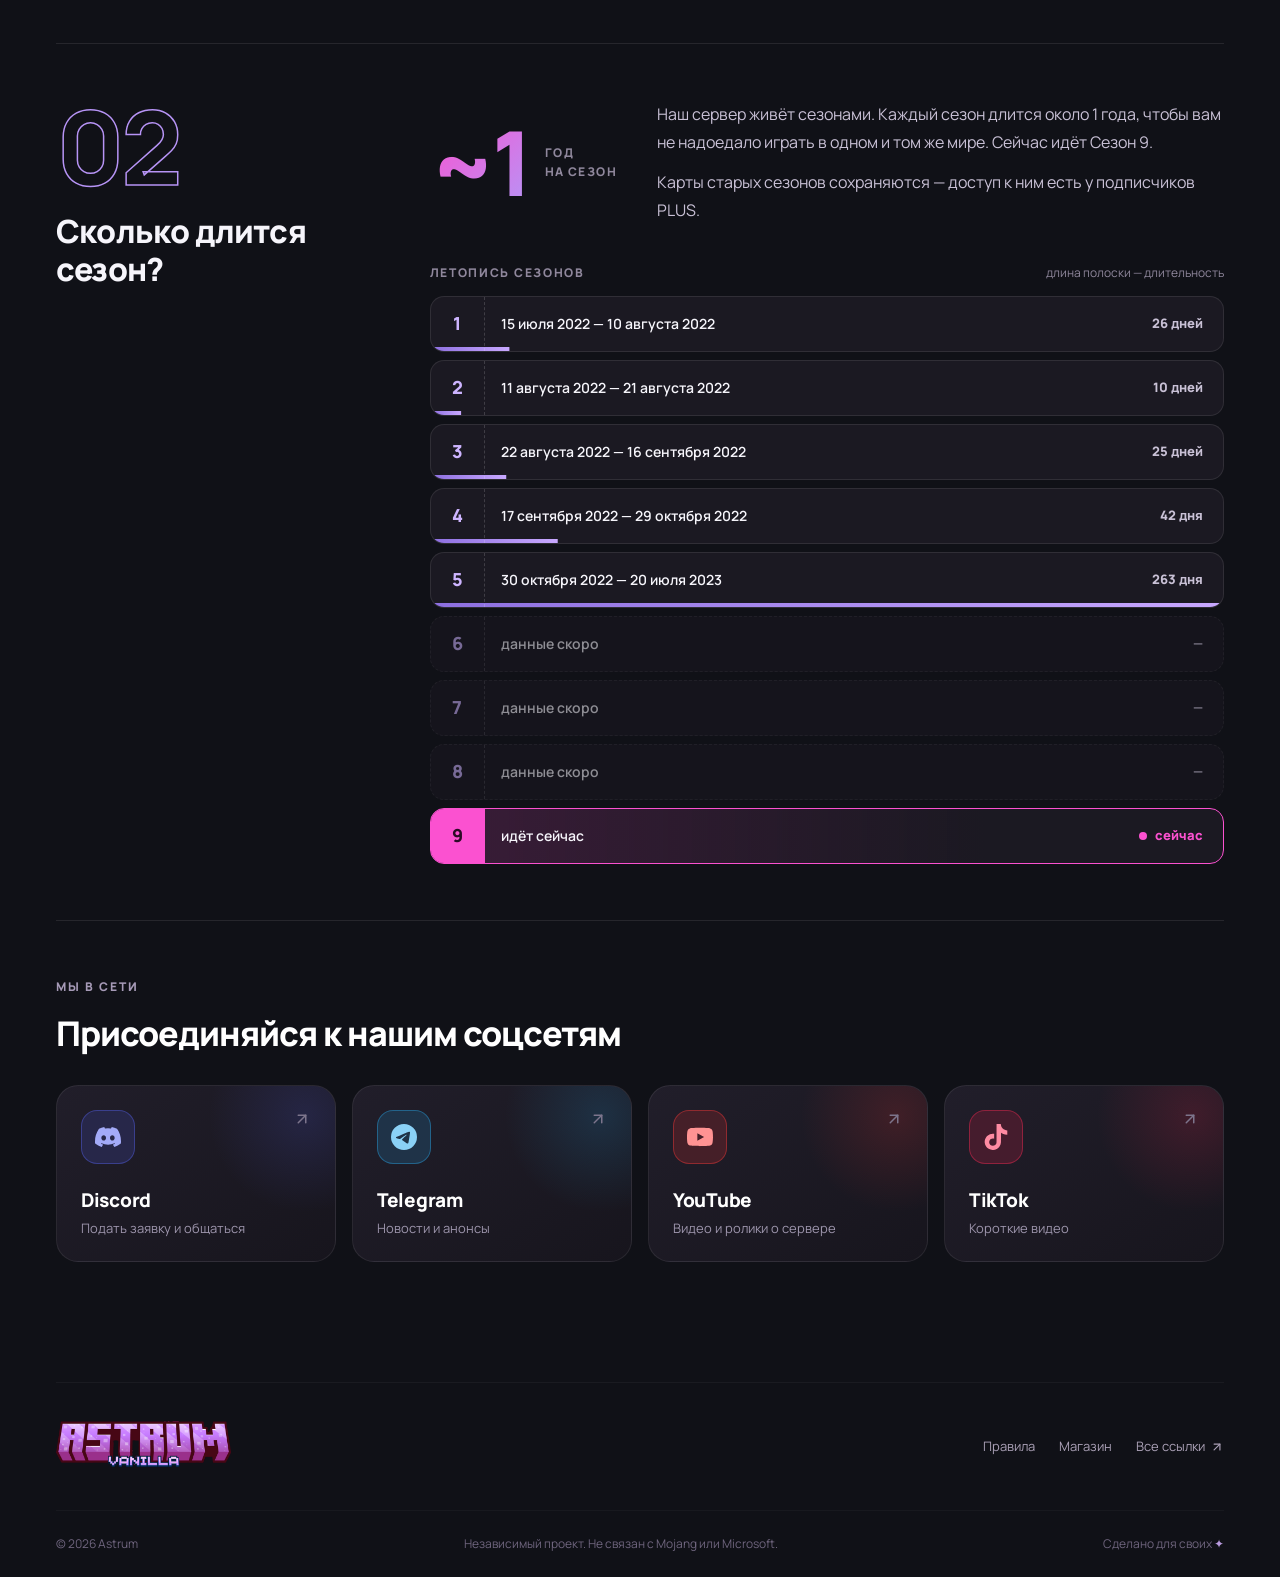
==== commit b48e7652: "Add files via upload" ====
--- a/index.html
+++ b/index.html
@@ -11,6 +11,7 @@
 <meta property="og:description" content="Ванильный Minecraft-сервер Astrum: необязательный РП, города и сообщество. Начни свою историю на astrums.pro.">
 <meta property="og:url" content="https://ibronchikss.github.io/">
 <meta property="og:image" content="https://ibronchikss.github.io/assets/images/og-image.png">
+<meta property="og:image:secure_url" content="https://ibronchikss.github.io/assets/images/og-image.png">
 <meta property="og:image:type" content="image/png">
 <meta property="og:image:width" content="1200">
 <meta property="og:image:height" content="630">
@@ -27,12 +28,13 @@
 <link rel="stylesheet" href="https://fonts.googleapis.com/css2?family=Montserrat:wght@800;900&display=swap&subset=cyrillic,latin">
 <link rel="preload" as="image" href="assets/images/hero-bg.webp" fetchpriority="high">
 <script>try{var t=localStorage.getItem("astrum-theme");document.documentElement.setAttribute("data-theme",t==="light"?"light":"dark")}catch(e){document.documentElement.setAttribute("data-theme","dark")}</script>
+<script>try{if(!localStorage.getItem("astrum-nav-seen"))document.documentElement.classList.add("first-visit")}catch(e){}</script>
 <link rel="stylesheet" href="assets/css/style.css">
 <link rel="stylesheet" href="assets/css/extra.css">
 <link rel="stylesheet" href="assets/css/light.css">
 </head>
 <body class="antialiased">
-<div class="astrum-site astrum-home"><header class="site-header"><a class="brand brand-logo" href="index.html" aria-label="Astrum Vanilla — на главную"><img src="assets/images/astrum-wordmark.png" alt="Astrum Vanilla" width="640" height="168"></a><nav class="main-nav" aria-label="Главная навигация"><a class="active" aria-current="page" href="index.html">Главное</a><a class="" href="shop.html">Магазин</a><a class="" href="rules.html">Правила</a><a class="" href="wiki.html">Вики</a><a class="" href="navigation.html">Навигация</a><a class="" href="more.html">Прочее</a></nav><div class="header-tools"><button class="theme-toggle" type="button" aria-label="Сменить тему: светлая или тёмная" title="Сменить тему"><svg class="icon-sun" xmlns="http://www.w3.org/2000/svg" width="18" height="18" viewBox="0 0 24 24" fill="none" stroke="currentColor" stroke-width="2" stroke-linecap="round" stroke-linejoin="round" aria-hidden="true"><circle cx="12" cy="12" r="4"></circle><path d="M12 2v2"></path><path d="M12 20v2"></path><path d="m4.93 4.93 1.41 1.41"></path><path d="m17.66 17.66 1.41 1.41"></path><path d="M2 12h2"></path><path d="M20 12h2"></path><path d="m6.34 17.66-1.41 1.41"></path><path d="m19.07 4.93-1.41 1.41"></path></svg><svg class="icon-moon" xmlns="http://www.w3.org/2000/svg" width="18" height="18" viewBox="0 0 24 24" fill="none" stroke="currentColor" stroke-width="2" stroke-linecap="round" stroke-linejoin="round" aria-hidden="true"><path d="M12 3a6 6 0 0 0 9 9 9 9 0 1 1-9-9Z"></path></svg></button><a href="https://discord.gg/phRQ59Pmp" target="_blank" rel="noopener noreferrer" class="header-cta"><span>Начать играть</span></a></div><button class="menu-toggle" aria-label="Открыть меню"><svg xmlns="http://www.w3.org/2000/svg" width="24" height="24" viewBox="0 0 24 24" fill="none" stroke="currentColor" stroke-width="2" stroke-linecap="round" stroke-linejoin="round" class="lucide lucide-menu" aria-hidden="true"><path d="M4 5h16"></path><path d="M4 12h16"></path><path d="M4 19h16"></path></svg></button></header><main><section class="hero wrap photo-hero"><img class="hero-background" src="assets/images/hero-bg.webp" alt="" aria-hidden="true" fetchpriority="high"><div class="hero-copy"><span class="eyebrow season"><span class="server-status-dot is-loading"></span>СЕЗОН 9 <span class="season-divider">·</span><span class="server-online" aria-live="polite" title="Статус astrums.pro. Данные обновляются примерно раз в 5 минут.">ОНЛАЙН: …</span></span><h1><span>ASTRUM</span><br>INFO</h1><p>Ванильное выживание в уютной атмосфере и среди дружелюбных игроков. Сервер доступен бесплатно и без лицензии. Подходит для версий от 1.21.11 до 26.2.</p><div class="hero-actions"><button class="button primary">Начать играть <svg xmlns="http://www.w3.org/2000/svg" width="19" height="19" viewBox="0 0 24 24" fill="none" stroke="currentColor" stroke-width="2" stroke-linecap="round" stroke-linejoin="round" class="lucide lucide-arrow-up-right" aria-hidden="true"><path d="M7 7h10v10"></path><path d="M7 17 17 7"></path></svg></button><button class="server-address"><span><small>IP СЕРВЕРА</small><strong>astrums.pro</strong></span><svg xmlns="http://www.w3.org/2000/svg" width="17" height="17" viewBox="0 0 24 24" fill="none" stroke="currentColor" stroke-width="2" stroke-linecap="round" stroke-linejoin="round" class="lucide lucide-copy" aria-hidden="true"><rect width="14" height="14" x="8" y="8" rx="2" ry="2"></rect><path d="M4 16c-1.1 0-2-.9-2-2V4c0-1.1.9-2 2-2h10c1.1 0 2 .9 2 2"></path></svg></button></div><div class="hero-facts"><span><svg xmlns="http://www.w3.org/2000/svg" width="14" height="14" viewBox="0 0 24 24" fill="none" stroke="currentColor" stroke-width="2" stroke-linecap="round" stroke-linejoin="round" class="lucide lucide-check" aria-hidden="true"><path d="M20 6 9 17l-5-5"></path></svg> Без лицензии</span><span><svg xmlns="http://www.w3.org/2000/svg" width="14" height="14" viewBox="0 0 24 24" fill="none" stroke="currentColor" stroke-width="2" stroke-linecap="round" stroke-linejoin="round" class="lucide lucide-check" aria-hidden="true"><path d="M20 6 9 17l-5-5"></path></svg> Без приватов</span><span><svg xmlns="http://www.w3.org/2000/svg" width="14" height="14" viewBox="0 0 24 24" fill="none" stroke="currentColor" stroke-width="2" stroke-linecap="round" stroke-linejoin="round" class="lucide lucide-check" aria-hidden="true"><path d="M20 6 9 17l-5-5"></path></svg> Версия 1.21.11–26.2</span></div></div><div class="hero-visual"><span class="floating-star star-one">✦</span><span class="floating-star star-two">+</span><img class="logo-dark" src="assets/images/astrum-logo-dark.png" alt="Логотип Astrum" fetchpriority="high"><img class="logo-light" src="assets/images/astrum-logo-light.png" alt="Логотип Astrum" loading="lazy"></div></section><section class="wrap gallery" aria-label="Скриншоты мира Astrum"><figure class="gallery-item gallery-main"><img class="gallery-img is-active" src="assets/images/slide-sunset.webp" alt="Город Astrum на закате: фахверковые дома и каменная башня над деревьями" width="1600" height="948"></figure><figure class="gallery-item gallery-side"><img class="gallery-img is-active" src="assets/images/slide-castle.webp" alt="Замок за садом с цветами и фонарями" width="1600" height="900"></figure></section><section class="section wrap about-section"><div class="section-heading"><div><span class="eyebrow">О СЕРВЕРЕ</span><h2>Здесь всё начинается<br>с одного блока.</h2></div><p>Astrum — ванильный полу-РП проект, где каждый выбирает своё приключение. Исследуйте мир, стройте уютные дома, развивайте фермы или объединяйтесь с другими игроками в города. Участие в РП необязательно: можно заниматься любимым делом и просто наслаждаться выживанием. Здесь ценят совместные проекты, добрососедство и уважение к чужому труду.</p></div><div class="feature-grid"><article class="feature-card"><span class="feature-icon green"><svg xmlns="http://www.w3.org/2000/svg" width="24" height="24" viewBox="0 0 24 24" fill="none" stroke="currentColor" stroke-width="2" stroke-linecap="round" stroke-linejoin="round" class="lucide lucide-package" aria-hidden="true"><path d="M11 21.73a2 2 0 0 0 2 0l7-4A2 2 0 0 0 21 16V8a2 2 0 0 0-1-1.73l-7-4a2 2 0 0 0-2 0l-7 4A2 2 0 0 0 3 8v8a2 2 0 0 0 1 1.73z"></path><path d="M12 22V12"></path><polyline points="3.29 7 12 12 20.71 7"></polyline><path d="m7.5 4.27 9 5.15"></path></svg></span><h3>Та самая ванилла</h3><p>Без /spawn, /kit и лишних упрощений. Рабочие фермы, ванильный спавнрейт и механики, дополняющие игру.</p><span class="card-tag">НАСТОЯЩЕЕ ВЫЖИВАНИЕ</span></article><article class="feature-card"><span class="feature-icon purple"><svg xmlns="http://www.w3.org/2000/svg" width="24" height="24" viewBox="0 0 24 24" fill="none" stroke="currentColor" stroke-width="2" stroke-linecap="round" stroke-linejoin="round" class="lucide lucide-users" aria-hidden="true"><path d="M16 21v-2a4 4 0 0 0-4-4H6a4 4 0 0 0-4 4v2"></path><path d="M16 3.128a4 4 0 0 1 0 7.744"></path><path d="M22 21v-2a4 4 0 0 0-3-3.87"></path><circle cx="9" cy="7" r="4"></circle></svg></span><h3>Свои люди рядом</h3><p>Строй города, знакомься и участвуй в жизни сообщества. Министры и РП — по желанию, а не по обязанности.</p><span class="card-tag">БОЛЬШЕ, ЧЕМ СОСЕДИ</span></article><article class="feature-card"><span class="feature-icon orange"><svg xmlns="http://www.w3.org/2000/svg" width="24" height="24" viewBox="0 0 24 24" fill="none" stroke="currentColor" stroke-width="2" stroke-linecap="round" stroke-linejoin="round" class="lucide lucide-shield-check" aria-hidden="true"><path d="M20 13c0 5-3.5 7.5-7.66 8.95a1 1 0 0 1-.67-.01C7.5 20.5 4 18 4 13V6a1 1 0 0 1 1-1c2 0 4.5-1.2 6.24-2.72a1.17 1.17 0 0 1 1.52 0C14.51 3.81 17 5 19 5a1 1 0 0 1 1 1z"></path><path d="m9 12 2 2 4-4"></path></svg></span><h3>Общий мир. Уважение.</h3><p>Без приватов, с правилами против грифа и краж. Здесь ценят твои постройки, время и уважение к другим.</p><a class="text-link" href="rules.html">Читать правила <svg xmlns="http://www.w3.org/2000/svg" width="15" height="15" viewBox="0 0 24 24" fill="none" stroke="currentColor" stroke-width="2" stroke-linecap="round" stroke-linejoin="round" class="lucide lucide-arrow-up-right" aria-hidden="true"><path d="M7 7h10v10"></path><path d="M7 17 17 7"></path></svg></a></article></div></section><section class="wrap world-banner pixel-world"><canvas class="galaxy" aria-hidden="true"></canvas><div class="world-banner-copy"><span class="eyebrow">ИССЛЕДУЙ ASTRUM</span><h2>Карта звёздного мира</h2><p>Исследуйте мир в браузере: найдите спавн, города и постройки игроков до подключения к серверу и найдите то, что запало вам в сердце.</p><a href="https://astrums.pro/map" target="_blank" rel="noopener noreferrer" class="button light">Открыть карту мира <svg xmlns="http://www.w3.org/2000/svg" width="18" height="18" viewBox="0 0 24 24" fill="none" stroke="currentColor" stroke-width="2" stroke-linecap="round" stroke-linejoin="round" class="lucide lucide-arrow-up-right" aria-hidden="true"><path d="M7 7h10v10"></path><path d="M7 17 17 7"></path></svg></a></div></section><section id="start" class="section wrap faq" aria-labelledby="faq-title"><div class="section-heading"><div><span class="eyebrow">ВОПРОСЫ</span><h2 id="faq-title">Часто задаваемые<br>вопросы.</h2></div><a class="faq-all" href="more.html">Все вопросы <svg xmlns="http://www.w3.org/2000/svg" width="18" height="18" viewBox="0 0 24 24" fill="none" stroke="currentColor" stroke-width="2" stroke-linecap="round" stroke-linejoin="round" class="lucide lucide-arrow-up-right" aria-hidden="true"><path d="M7 7h10v10"></path><path d="M7 17 17 7"></path></svg></a></div><div class="qa-list"><article class="qa qa-join"><div class="qa-side"><span class="qa-num">01</span><h3>Как зайти на сервер?</h3></div><div class="qa-main"><ol class="join-steps"><li class="join-step"><span class="join-dot" aria-hidden="true">1</span><div class="join-body"><span class="join-tag">Заявка</span><p>Зайти на сервер максимально просто — вам нужно заполнить небольшую форму и сможете сразу начать играть! Ваша заявка рассмотрится автоматически.</p></div></li><li class="join-step"><span class="join-dot" aria-hidden="true">2</span><div class="join-body"><span class="join-tag">Приватный тикет</span><p>Также мы откроем вам приватный тикет, где вы сможете общаться с командой нашего проекта и задавать различные вопросы по серверу.</p></div></li><li class="join-step"><span class="join-dot" aria-hidden="true">3</span><div class="join-body"><span class="join-tag">Проходка</span><p>Если по какой-то причине мы отклоним вам заявку, то вы можете купить проходку, чтобы в любом случае зайти играть на сервер. Покупая проходку вы помогаете серверу в развитии!</p></div></li></ol></div></article><article class="qa qa-season"><div class="qa-side"><span class="qa-num">02</span><h3>Сколько длится сезон?</h3></div><div class="qa-main"><div class="season-lead"><div class="season-stat" aria-hidden="true"><strong>~1</strong><span>год<br>на сезон</span></div><div class="season-text"><p>Наш сервер живёт сезонами. Каждый сезон длится около 1 года, чтобы вам не надоедало играть в одном и том же мире. Сейчас идёт Сезон 9.</p><p>Карты старых сезонов сохраняются — доступ к ним есть у подписчиков PLUS.</p></div></div><div class="ledger-head"><h4>Летопись сезонов</h4><span>длина полоски — длительность</span></div><ol class="ledger"><li class="ledger-row" style="--w:0.099"><span class="ledger-no">1</span><span class="ledger-dates">15 июля 2022 — 10 августа 2022</span><span class="ledger-days">26 дней</span></li><li class="ledger-row" style="--w:0.038"><span class="ledger-no">2</span><span class="ledger-dates">11 августа 2022 — 21 августа 2022</span><span class="ledger-days">10 дней</span></li><li class="ledger-row" style="--w:0.095"><span class="ledger-no">3</span><span class="ledger-dates">22 августа 2022 — 16 сентября 2022</span><span class="ledger-days">25 дней</span></li><li class="ledger-row" style="--w:0.16"><span class="ledger-no">4</span><span class="ledger-dates">17 сентября 2022 — 29 октября 2022</span><span class="ledger-days">42 дня</span></li><li class="ledger-row" style="--w:1.0" title="Это 8 месяцев и 20 дней"><span class="ledger-no">5</span><span class="ledger-dates">30 октября 2022 — 20 июля 2023</span><span class="ledger-days">263 дня</span></li><li class="ledger-row is-unknown"><span class="ledger-no">6</span><span class="ledger-dates">данные скоро</span><span class="ledger-days">—</span></li><li class="ledger-row is-unknown"><span class="ledger-no">7</span><span class="ledger-dates">данные скоро</span><span class="ledger-days">—</span></li><li class="ledger-row is-unknown"><span class="ledger-no">8</span><span class="ledger-dates">данные скоро</span><span class="ledger-days">—</span></li><li class="ledger-row is-now"><span class="ledger-no">9</span><span class="ledger-dates">идёт сейчас</span><span class="ledger-days"><i class="ledger-pulse" aria-hidden="true"></i>сейчас</span></li></ol></div></article></div><div class="faq-links"><div class="faq-links-head"><span class="eyebrow">МЫ В СЕТИ</span><h3>Присоединяйся к нашим соцсетям</h3></div><div class="social-grid"><a class="social-card social-discord" href="https://discord.gg/phRQ59Pmp" target="_blank" rel="noopener noreferrer"><span class="social-icon"><svg xmlns="http://www.w3.org/2000/svg" width="26" height="26" viewBox="0 0 24 24" fill="currentColor" aria-hidden="true"><path d="M20.317 4.37a19.8 19.8 0 0 0-4.885-1.515.074.074 0 0 0-.079.037c-.21.375-.444.864-.608 1.25a18.3 18.3 0 0 0-5.487 0 13 13 0 0 0-.617-1.25.08.08 0 0 0-.079-.037A19.7 19.7 0 0 0 3.677 4.37a.1.1 0 0 0-.032.027C.533 9.046-.32 13.58.099 18.057a.08.08 0 0 0 .031.057 19.9 19.9 0 0 0 5.993 3.03.08.08 0 0 0 .084-.028c.462-.63.874-1.295 1.226-1.994a.076.076 0 0 0-.041-.106 13 13 0 0 1-1.872-.892.077.077 0 0 1-.008-.128 10 10 0 0 0 .372-.292.07.07 0 0 1 .077-.01c3.928 1.793 8.18 1.793 12.062 0a.07.07 0 0 1 .078.01c.12.098.246.198.373.292a.077.077 0 0 1-.006.127 12.3 12.3 0 0 1-1.873.892.077.077 0 0 0-.041.107c.36.698.772 1.362 1.225 1.993a.08.08 0 0 0 .084.028 19.8 19.8 0 0 0 6.002-3.03.08.08 0 0 0 .032-.054c.5-5.177-.838-9.674-3.549-13.66a.06.06 0 0 0-.031-.03M8.02 15.33c-1.182 0-2.157-1.085-2.157-2.419 0-1.333.956-2.419 2.157-2.419 1.21 0 2.176 1.096 2.157 2.42 0 1.333-.956 2.418-2.157 2.418m7.975 0c-1.183 0-2.157-1.085-2.157-2.419 0-1.333.955-2.419 2.157-2.419 1.21 0 2.176 1.096 2.157 2.42 0 1.333-.946 2.418-2.157 2.418"/></svg></span><span class="social-text"><strong>Discord</strong><small>Подать заявку и общаться</small></span><svg class="social-arrow" xmlns="http://www.w3.org/2000/svg" width="18" height="18" viewBox="0 0 24 24" fill="none" stroke="currentColor" stroke-width="2" stroke-linecap="round" stroke-linejoin="round" aria-hidden="true"><path d="M7 7h10v10"></path><path d="M7 17 17 7"></path></svg></a><a class="social-card social-telegram" href="https://t.me/ast_mc" target="_blank" rel="noopener noreferrer"><span class="social-icon"><svg xmlns="http://www.w3.org/2000/svg" width="26" height="26" viewBox="0 0 24 24" fill="currentColor" aria-hidden="true"><path d="M11.944 0A12 12 0 0 0 0 12a12 12 0 0 0 12 12 12 12 0 0 0 12-12A12 12 0 0 0 12 0zm4.962 7.224c.1-.002.321.023.465.14a.5.5 0 0 1 .171.325c.016.093.036.306.02.472-.18 1.898-.962 6.502-1.36 8.627-.168.9-.499 1.201-.82 1.23-.696.065-1.225-.46-1.9-.902-1.056-.693-1.653-1.124-2.678-1.8-1.185-.78-.417-1.21.258-1.91.177-.184 3.247-2.977 3.307-3.23.007-.032.014-.15-.056-.212s-.174-.041-.249-.024q-.159.037-5.061 3.345-.72.495-1.302.48c-.428-.008-1.252-.241-1.865-.44-.752-.245-1.349-.374-1.297-.789q.04-.324.893-.663 5.247-2.286 6.998-3.014c3.332-1.386 4.025-1.627 4.476-1.635"/></svg></span><span class="social-text"><strong>Telegram</strong><small>Новости и анонсы</small></span><svg class="social-arrow" xmlns="http://www.w3.org/2000/svg" width="18" height="18" viewBox="0 0 24 24" fill="none" stroke="currentColor" stroke-width="2" stroke-linecap="round" stroke-linejoin="round" aria-hidden="true"><path d="M7 7h10v10"></path><path d="M7 17 17 7"></path></svg></a><a class="social-card social-youtube" href="https://www.youtube.com/@Astrum_mc" target="_blank" rel="noopener noreferrer"><span class="social-icon"><svg xmlns="http://www.w3.org/2000/svg" width="26" height="26" viewBox="0 0 24 24" fill="currentColor" aria-hidden="true"><path d="M23.498 6.186a3.02 3.02 0 0 0-2.122-2.136C19.505 3.545 12 3.545 12 3.545s-7.505 0-9.377.505A3.02 3.02 0 0 0 .502 6.186C0 8.07 0 12 0 12s0 3.93.502 5.814a3.02 3.02 0 0 0 2.122 2.136c1.871.505 9.376.505 9.376.505s7.505 0 9.377-.505a3.02 3.02 0 0 0 2.122-2.136C24 15.93 24 12 24 12s0-3.93-.502-5.814M9.545 15.568V8.432L15.818 12z"/></svg></span><span class="social-text"><strong>YouTube</strong><small>Видео и ролики о сервере</small></span><svg class="social-arrow" xmlns="http://www.w3.org/2000/svg" width="18" height="18" viewBox="0 0 24 24" fill="none" stroke="currentColor" stroke-width="2" stroke-linecap="round" stroke-linejoin="round" aria-hidden="true"><path d="M7 7h10v10"></path><path d="M7 17 17 7"></path></svg></a><a class="social-card social-tiktok" href="https://www.tiktok.com/" target="_blank" rel="noopener noreferrer"><span class="social-icon"><svg xmlns="http://www.w3.org/2000/svg" width="26" height="26" viewBox="0 0 24 24" fill="currentColor" aria-hidden="true"><path d="M12.525.02c1.31-.02 2.61-.01 3.91-.02.08 1.53.63 3.09 1.75 4.17 1.12 1.11 2.7 1.62 4.24 1.79v4.03c-1.44-.05-2.89-.35-4.2-.97-.57-.26-1.1-.59-1.62-.93-.01 2.92.01 5.84-.02 8.75-.08 1.4-.54 2.79-1.35 3.94-1.31 1.92-3.58 3.17-5.91 3.21-1.43.08-2.86-.31-4.08-1.03-2.02-1.19-3.44-3.37-3.65-5.71-.02-.5-.03-1-.01-1.49.18-1.9 1.12-3.72 2.58-4.96 1.66-1.44 3.98-2.13 6.15-1.72.02 1.48-.04 2.96-.04 4.44-.99-.32-2.15-.23-3.02.37-.63.41-1.11 1.04-1.36 1.75-.21.51-.15 1.07-.14 1.61.24 1.64 1.82 3.02 3.5 2.87 1.12-.01 2.19-.66 2.77-1.61.19-.33.4-.67.41-1.06.1-1.79.06-3.57.07-5.36.01-4.03-.01-8.05.02-12.07"/></svg></span><span class="social-text"><strong>TikTok</strong><small>Короткие видео</small></span><svg class="social-arrow" xmlns="http://www.w3.org/2000/svg" width="18" height="18" viewBox="0 0 24 24" fill="none" stroke="currentColor" stroke-width="2" stroke-linecap="round" stroke-linejoin="round" aria-hidden="true"><path d="M7 7h10v10"></path><path d="M7 17 17 7"></path></svg></a></div></div></section></main><footer class="site-footer wrap"><div class="footer-top"><div class="footer-brand"><a class="brand brand-logo footer-logo" href="index.html" aria-label="Astrum Vanilla — на главную"><img src="assets/images/astrum-wordmark.png" alt="Astrum Vanilla" width="640" height="168" loading="lazy"></a></div><div class="footer-links"><a href="rules.html">Правила</a><a href="shop.html">Магазин</a><a href="navigation.html">Все ссылки <svg xmlns="http://www.w3.org/2000/svg" width="14" height="14" viewBox="0 0 24 24" fill="none" stroke="currentColor" stroke-width="2" stroke-linecap="round" stroke-linejoin="round" class="lucide lucide-arrow-up-right" aria-hidden="true"><path d="M7 7h10v10"></path><path d="M7 17 17 7"></path></svg></a></div></div><div class="footer-bottom"><span>© 2026 Astrum</span><span>Независимый проект. Не связан с Mojang или Microsoft.</span><span>Сделано для своих <span class="accent">✦</span></span></div></footer></div>
+<div class="astrum-site astrum-home"><header class="site-header"><a class="brand brand-logo" href="index.html" aria-label="Astrum Vanilla — на главную"><img src="assets/images/astrum-wordmark.png" alt="Astrum Vanilla" width="640" height="168"></a><nav class="main-nav" aria-label="Главная навигация"><a class="active" aria-current="page" href="index.html"><svg class="nav-icon" xmlns="http://www.w3.org/2000/svg" width="20" height="20" viewBox="0 0 24 24" fill="none" stroke="currentColor" stroke-width="2" stroke-linecap="round" stroke-linejoin="round" aria-hidden="true"><path d="M15 21v-8a1 1 0 0 0-1-1h-4a1 1 0 0 0-1 1v8"></path><path d="M3 10a2 2 0 0 1 .709-1.528l7-5.999a2 2 0 0 1 2.582 0l7 5.999A2 2 0 0 1 21 10v9a2 2 0 0 1-2 2H5a2 2 0 0 1-2-2z"></path></svg><span>Главное</span></a><a class="" href="shop.html"><svg class="nav-icon" xmlns="http://www.w3.org/2000/svg" width="20" height="20" viewBox="0 0 24 24" fill="none" stroke="currentColor" stroke-width="2" stroke-linecap="round" stroke-linejoin="round" aria-hidden="true"><path d="M6 2 3 6v14a2 2 0 0 0 2 2h14a2 2 0 0 0 2-2V6l-3-4Z"></path><path d="M3 6h18"></path><path d="M16 10a4 4 0 0 1-8 0"></path></svg><span>Магазин</span></a><a class="" href="rules.html"><svg class="nav-icon" xmlns="http://www.w3.org/2000/svg" width="20" height="20" viewBox="0 0 24 24" fill="none" stroke="currentColor" stroke-width="2" stroke-linecap="round" stroke-linejoin="round" aria-hidden="true"><path d="M15 12h-5"></path><path d="M15 8h-5"></path><path d="M19 17V5a2 2 0 0 0-2-2H4"></path><path d="M8 21h12a2 2 0 0 0 2-2v-1a1 1 0 0 0-1-1H11a1 1 0 0 0-1 1v1a2 2 0 1 1-4 0V5a2 2 0 1 0-4 0v2a1 1 0 0 0 1 1h3"></path></svg><span>Правила</span></a><a class="" href="wiki.html"><svg class="nav-icon" xmlns="http://www.w3.org/2000/svg" width="20" height="20" viewBox="0 0 24 24" fill="none" stroke="currentColor" stroke-width="2" stroke-linecap="round" stroke-linejoin="round" aria-hidden="true"><path d="M12 7v14"></path><path d="M3 18a1 1 0 0 1-1-1V4a1 1 0 0 1 1-1h5a4 4 0 0 1 4 4 4 4 0 0 1 4-4h5a1 1 0 0 1 1 1v13a1 1 0 0 1-1 1h-6a3 3 0 0 0-3 3 3 3 0 0 0-3-3z"></path></svg><span>Вики</span></a><a class="" href="navigation.html"><svg class="nav-icon" xmlns="http://www.w3.org/2000/svg" width="20" height="20" viewBox="0 0 24 24" fill="none" stroke="currentColor" stroke-width="2" stroke-linecap="round" stroke-linejoin="round" aria-hidden="true"><circle cx="12" cy="12" r="10"></circle><path d="m16.24 7.76-1.804 5.411a2 2 0 0 1-1.265 1.265L7.76 16.24l1.804-5.411a2 2 0 0 1 1.265-1.265z"></path></svg><span>Навигация</span></a><a class="" href="more.html"><svg class="nav-icon" xmlns="http://www.w3.org/2000/svg" width="20" height="20" viewBox="0 0 24 24" fill="none" stroke="currentColor" stroke-width="2" stroke-linecap="round" stroke-linejoin="round" aria-hidden="true"><circle cx="12" cy="12" r="10"></circle><path d="M17 12h.01"></path><path d="M12 12h.01"></path><path d="M7 12h.01"></path></svg><span>Прочее</span></a></nav><div class="header-tools"><button class="theme-toggle" type="button" aria-label="Сменить тему: светлая или тёмная" title="Сменить тему"><svg class="icon-sun" xmlns="http://www.w3.org/2000/svg" width="18" height="18" viewBox="0 0 24 24" fill="none" stroke="currentColor" stroke-width="2" stroke-linecap="round" stroke-linejoin="round" aria-hidden="true"><circle cx="12" cy="12" r="4"></circle><path d="M12 2v2"></path><path d="M12 20v2"></path><path d="m4.93 4.93 1.41 1.41"></path><path d="m17.66 17.66 1.41 1.41"></path><path d="M2 12h2"></path><path d="M20 12h2"></path><path d="m6.34 17.66-1.41 1.41"></path><path d="m19.07 4.93-1.41 1.41"></path></svg><svg class="icon-moon" xmlns="http://www.w3.org/2000/svg" width="18" height="18" viewBox="0 0 24 24" fill="none" stroke="currentColor" stroke-width="2" stroke-linecap="round" stroke-linejoin="round" aria-hidden="true"><path d="M12 3a6 6 0 0 0 9 9 9 9 0 1 1-9-9Z"></path></svg></button><a href="https://discord.gg/phRQ59Pmp" target="_blank" rel="noopener noreferrer" class="header-cta"><span>Начать играть</span></a></div><button class="menu-toggle" aria-label="Открыть меню"><svg xmlns="http://www.w3.org/2000/svg" width="24" height="24" viewBox="0 0 24 24" fill="none" stroke="currentColor" stroke-width="2" stroke-linecap="round" stroke-linejoin="round" class="lucide lucide-menu" aria-hidden="true"><path d="M4 5h16"></path><path d="M4 12h16"></path><path d="M4 19h16"></path></svg></button></header><main><section class="hero wrap photo-hero"><img class="hero-background" src="assets/images/hero-bg.webp" alt="" aria-hidden="true" fetchpriority="high"><div class="hero-copy"><span class="eyebrow season"><span class="server-status-dot is-loading"></span>СЕЗОН 9 <span class="season-divider">·</span><span class="server-online" aria-live="polite" title="Статус astrums.pro. Данные обновляются примерно раз в 5 минут.">ОНЛАЙН: …</span></span><h1><span>ASTRUM</span><br>INFO</h1><p>Ванильное выживание в уютной атмосфере и среди дружелюбных игроков. Сервер доступен бесплатно и без лицензии. Подходит для версий от 1.21.11 до 26.2.</p><div class="hero-actions"><button class="button primary">Начать играть <svg xmlns="http://www.w3.org/2000/svg" width="19" height="19" viewBox="0 0 24 24" fill="none" stroke="currentColor" stroke-width="2" stroke-linecap="round" stroke-linejoin="round" class="lucide lucide-arrow-up-right" aria-hidden="true"><path d="M7 7h10v10"></path><path d="M7 17 17 7"></path></svg></button><button class="server-address"><span><small>IP СЕРВЕРА</small><strong>astrums.pro</strong></span><svg xmlns="http://www.w3.org/2000/svg" width="17" height="17" viewBox="0 0 24 24" fill="none" stroke="currentColor" stroke-width="2" stroke-linecap="round" stroke-linejoin="round" class="lucide lucide-copy" aria-hidden="true"><rect width="14" height="14" x="8" y="8" rx="2" ry="2"></rect><path d="M4 16c-1.1 0-2-.9-2-2V4c0-1.1.9-2 2-2h10c1.1 0 2 .9 2 2"></path></svg></button></div><div class="hero-facts"><span><svg xmlns="http://www.w3.org/2000/svg" width="14" height="14" viewBox="0 0 24 24" fill="none" stroke="currentColor" stroke-width="2" stroke-linecap="round" stroke-linejoin="round" class="lucide lucide-check" aria-hidden="true"><path d="M20 6 9 17l-5-5"></path></svg> Без лицензии</span><span><svg xmlns="http://www.w3.org/2000/svg" width="14" height="14" viewBox="0 0 24 24" fill="none" stroke="currentColor" stroke-width="2" stroke-linecap="round" stroke-linejoin="round" class="lucide lucide-check" aria-hidden="true"><path d="M20 6 9 17l-5-5"></path></svg> Без приватов</span><span><svg xmlns="http://www.w3.org/2000/svg" width="14" height="14" viewBox="0 0 24 24" fill="none" stroke="currentColor" stroke-width="2" stroke-linecap="round" stroke-linejoin="round" class="lucide lucide-check" aria-hidden="true"><path d="M20 6 9 17l-5-5"></path></svg> Версия 1.21.11–26.2</span></div></div><div class="hero-visual"><span class="floating-star star-one">✦</span><span class="floating-star star-two">+</span><img class="logo-dark" src="assets/images/astrum-logo-dark.png" alt="Логотип Astrum" fetchpriority="high"><img class="logo-light" src="assets/images/astrum-logo-light.png" alt="Логотип Astrum" loading="lazy"></div></section><section class="wrap gallery" aria-label="Скриншоты мира Astrum"><figure class="gallery-item gallery-main"><img class="gallery-img is-active" src="assets/images/slide-sunset.webp" alt="Город Astrum на закате: фахверковые дома и каменная башня над деревьями" width="1600" height="948"></figure><figure class="gallery-item gallery-side"><img class="gallery-img is-active" src="assets/images/slide-castle.webp" alt="Замок за садом с цветами и фонарями" width="1600" height="900"></figure></section><section class="section wrap about-section"><div class="section-heading"><div><span class="eyebrow">О СЕРВЕРЕ</span><h2>Здесь всё начинается<br>с одного блока.</h2></div><p>Astrum — ванильный полу-РП проект, где каждый выбирает своё приключение. Исследуйте мир, стройте уютные дома, развивайте фермы или объединяйтесь с другими игроками в города. Участие в РП необязательно: можно заниматься любимым делом и просто наслаждаться выживанием. Здесь ценят совместные проекты, добрососедство и уважение к чужому труду.</p></div><div class="feature-grid"><article class="feature-card"><span class="feature-icon green"><svg xmlns="http://www.w3.org/2000/svg" width="24" height="24" viewBox="0 0 24 24" fill="none" stroke="currentColor" stroke-width="2" stroke-linecap="round" stroke-linejoin="round" class="lucide lucide-package" aria-hidden="true"><path d="M11 21.73a2 2 0 0 0 2 0l7-4A2 2 0 0 0 21 16V8a2 2 0 0 0-1-1.73l-7-4a2 2 0 0 0-2 0l-7 4A2 2 0 0 0 3 8v8a2 2 0 0 0 1 1.73z"></path><path d="M12 22V12"></path><polyline points="3.29 7 12 12 20.71 7"></polyline><path d="m7.5 4.27 9 5.15"></path></svg></span><h3>Та самая ванилла</h3><p>Без /spawn, /kit и лишних упрощений. Рабочие фермы, ванильный спавнрейт и механики, дополняющие игру.</p><span class="card-tag">НАСТОЯЩЕЕ ВЫЖИВАНИЕ</span></article><article class="feature-card"><span class="feature-icon purple"><svg xmlns="http://www.w3.org/2000/svg" width="24" height="24" viewBox="0 0 24 24" fill="none" stroke="currentColor" stroke-width="2" stroke-linecap="round" stroke-linejoin="round" class="lucide lucide-users" aria-hidden="true"><path d="M16 21v-2a4 4 0 0 0-4-4H6a4 4 0 0 0-4 4v2"></path><path d="M16 3.128a4 4 0 0 1 0 7.744"></path><path d="M22 21v-2a4 4 0 0 0-3-3.87"></path><circle cx="9" cy="7" r="4"></circle></svg></span><h3>Свои люди рядом</h3><p>Строй города, знакомься и участвуй в жизни сообщества. Министры и РП — по желанию, а не по обязанности.</p><span class="card-tag">БОЛЬШЕ, ЧЕМ СОСЕДИ</span></article><article class="feature-card"><span class="feature-icon orange"><svg xmlns="http://www.w3.org/2000/svg" width="24" height="24" viewBox="0 0 24 24" fill="none" stroke="currentColor" stroke-width="2" stroke-linecap="round" stroke-linejoin="round" class="lucide lucide-shield-check" aria-hidden="true"><path d="M20 13c0 5-3.5 7.5-7.66 8.95a1 1 0 0 1-.67-.01C7.5 20.5 4 18 4 13V6a1 1 0 0 1 1-1c2 0 4.5-1.2 6.24-2.72a1.17 1.17 0 0 1 1.52 0C14.51 3.81 17 5 19 5a1 1 0 0 1 1 1z"></path><path d="m9 12 2 2 4-4"></path></svg></span><h3>Общий мир. Уважение.</h3><p>Без приватов, с правилами против грифа и краж. Здесь ценят твои постройки, время и уважение к другим.</p><a class="text-link" href="rules.html">Читать правила <svg xmlns="http://www.w3.org/2000/svg" width="15" height="15" viewBox="0 0 24 24" fill="none" stroke="currentColor" stroke-width="2" stroke-linecap="round" stroke-linejoin="round" class="lucide lucide-arrow-up-right" aria-hidden="true"><path d="M7 7h10v10"></path><path d="M7 17 17 7"></path></svg></a></article></div></section><section class="wrap world-banner pixel-world"><canvas class="galaxy" aria-hidden="true"></canvas><div class="world-banner-copy"><span class="eyebrow">ИССЛЕДУЙ ASTRUM</span><h2>Карта звёздного мира</h2><p>Исследуйте мир в браузере: найдите спавн, города и постройки игроков до подключения к серверу и найдите то, что запало вам в сердце.</p><a href="https://astrums.pro/map" target="_blank" rel="noopener noreferrer" class="button light">Открыть карту мира <svg xmlns="http://www.w3.org/2000/svg" width="18" height="18" viewBox="0 0 24 24" fill="none" stroke="currentColor" stroke-width="2" stroke-linecap="round" stroke-linejoin="round" class="lucide lucide-arrow-up-right" aria-hidden="true"><path d="M7 7h10v10"></path><path d="M7 17 17 7"></path></svg></a></div></section><section id="start" class="section wrap faq" aria-labelledby="faq-title"><div class="section-heading"><div><span class="eyebrow">ВОПРОСЫ</span><h2 id="faq-title">Часто задаваемые<br>вопросы.</h2></div><a class="faq-all" href="more.html">Все вопросы <svg xmlns="http://www.w3.org/2000/svg" width="18" height="18" viewBox="0 0 24 24" fill="none" stroke="currentColor" stroke-width="2" stroke-linecap="round" stroke-linejoin="round" class="lucide lucide-arrow-up-right" aria-hidden="true"><path d="M7 7h10v10"></path><path d="M7 17 17 7"></path></svg></a></div><div class="qa-list"><article class="qa qa-join"><div class="qa-side"><span class="qa-num">01</span><h3>Как зайти на сервер?</h3></div><div class="qa-main"><ol class="join-steps"><li class="join-step"><span class="join-dot" aria-hidden="true">1</span><div class="join-body"><span class="join-tag">Заявка</span><p>Зайти на сервер максимально просто — вам нужно заполнить небольшую форму и сможете сразу начать играть! Ваша заявка рассмотрится автоматически.</p></div></li><li class="join-step"><span class="join-dot" aria-hidden="true">2</span><div class="join-body"><span class="join-tag">Приватный тикет</span><p>Также мы откроем вам приватный тикет, где вы сможете общаться с командой нашего проекта и задавать различные вопросы по серверу.</p></div></li><li class="join-step"><span class="join-dot" aria-hidden="true">3</span><div class="join-body"><span class="join-tag">Проходка</span><p>Если по какой-то причине мы отклоним вам заявку, то вы можете купить проходку, чтобы в любом случае зайти играть на сервер. Покупая проходку вы помогаете серверу в развитии!</p></div></li></ol></div></article><article class="qa qa-season"><div class="qa-side"><span class="qa-num">02</span><h3>Сколько длится сезон?</h3></div><div class="qa-main"><div class="season-lead"><div class="season-stat" aria-hidden="true"><strong>~1</strong><span>год<br>на сезон</span></div><div class="season-text"><p>Наш сервер живёт сезонами. Каждый сезон длится около 1 года, чтобы вам не надоедало играть в одном и том же мире. Сейчас идёт Сезон 9.</p><p>Карты старых сезонов сохраняются — доступ к ним есть у подписчиков PLUS.</p></div></div><div class="ledger-head"><h4>Летопись сезонов</h4><span>длина полоски — длительность</span></div><ol class="ledger"><li class="ledger-row" style="--w:0.099"><span class="ledger-no">1</span><span class="ledger-dates">15 июля 2022 — 10 августа 2022</span><span class="ledger-days">26 дней</span></li><li class="ledger-row" style="--w:0.038"><span class="ledger-no">2</span><span class="ledger-dates">11 августа 2022 — 21 августа 2022</span><span class="ledger-days">10 дней</span></li><li class="ledger-row" style="--w:0.095"><span class="ledger-no">3</span><span class="ledger-dates">22 августа 2022 — 16 сентября 2022</span><span class="ledger-days">25 дней</span></li><li class="ledger-row" style="--w:0.16"><span class="ledger-no">4</span><span class="ledger-dates">17 сентября 2022 — 29 октября 2022</span><span class="ledger-days">42 дня</span></li><li class="ledger-row" style="--w:1.0" title="Это 8 месяцев и 20 дней"><span class="ledger-no">5</span><span class="ledger-dates">30 октября 2022 — 20 июля 2023</span><span class="ledger-days">263 дня</span></li><li class="ledger-row is-unknown"><span class="ledger-no">6</span><span class="ledger-dates">данные скоро</span><span class="ledger-days">—</span></li><li class="ledger-row is-unknown"><span class="ledger-no">7</span><span class="ledger-dates">данные скоро</span><span class="ledger-days">—</span></li><li class="ledger-row is-unknown"><span class="ledger-no">8</span><span class="ledger-dates">данные скоро</span><span class="ledger-days">—</span></li><li class="ledger-row is-now"><span class="ledger-no">9</span><span class="ledger-dates">идёт сейчас</span><span class="ledger-days"><i class="ledger-pulse" aria-hidden="true"></i>сейчас</span></li></ol></div></article></div><div class="faq-links"><div class="faq-links-head"><span class="eyebrow">МЫ В СЕТИ</span><h3>Присоединяйся к нашим соцсетям</h3></div><div class="social-grid"><a class="social-card social-discord" href="https://discord.gg/phRQ59Pmp" target="_blank" rel="noopener noreferrer"><span class="social-icon"><svg xmlns="http://www.w3.org/2000/svg" width="26" height="26" viewBox="0 0 24 24" fill="currentColor" aria-hidden="true"><path d="M20.317 4.37a19.8 19.8 0 0 0-4.885-1.515.074.074 0 0 0-.079.037c-.21.375-.444.864-.608 1.25a18.3 18.3 0 0 0-5.487 0 13 13 0 0 0-.617-1.25.08.08 0 0 0-.079-.037A19.7 19.7 0 0 0 3.677 4.37a.1.1 0 0 0-.032.027C.533 9.046-.32 13.58.099 18.057a.08.08 0 0 0 .031.057 19.9 19.9 0 0 0 5.993 3.03.08.08 0 0 0 .084-.028c.462-.63.874-1.295 1.226-1.994a.076.076 0 0 0-.041-.106 13 13 0 0 1-1.872-.892.077.077 0 0 1-.008-.128 10 10 0 0 0 .372-.292.07.07 0 0 1 .077-.01c3.928 1.793 8.18 1.793 12.062 0a.07.07 0 0 1 .078.01c.12.098.246.198.373.292a.077.077 0 0 1-.006.127 12.3 12.3 0 0 1-1.873.892.077.077 0 0 0-.041.107c.36.698.772 1.362 1.225 1.993a.08.08 0 0 0 .084.028 19.8 19.8 0 0 0 6.002-3.03.08.08 0 0 0 .032-.054c.5-5.177-.838-9.674-3.549-13.66a.06.06 0 0 0-.031-.03M8.02 15.33c-1.182 0-2.157-1.085-2.157-2.419 0-1.333.956-2.419 2.157-2.419 1.21 0 2.176 1.096 2.157 2.42 0 1.333-.956 2.418-2.157 2.418m7.975 0c-1.183 0-2.157-1.085-2.157-2.419 0-1.333.955-2.419 2.157-2.419 1.21 0 2.176 1.096 2.157 2.42 0 1.333-.946 2.418-2.157 2.418"/></svg></span><span class="social-text"><strong>Discord</strong><small>Подать заявку и общаться</small></span><svg class="social-arrow" xmlns="http://www.w3.org/2000/svg" width="18" height="18" viewBox="0 0 24 24" fill="none" stroke="currentColor" stroke-width="2" stroke-linecap="round" stroke-linejoin="round" aria-hidden="true"><path d="M7 7h10v10"></path><path d="M7 17 17 7"></path></svg></a><a class="social-card social-telegram" href="https://t.me/ast_mc" target="_blank" rel="noopener noreferrer"><span class="social-icon"><svg xmlns="http://www.w3.org/2000/svg" width="26" height="26" viewBox="0 0 24 24" fill="currentColor" aria-hidden="true"><path d="M11.944 0A12 12 0 0 0 0 12a12 12 0 0 0 12 12 12 12 0 0 0 12-12A12 12 0 0 0 12 0zm4.962 7.224c.1-.002.321.023.465.14a.5.5 0 0 1 .171.325c.016.093.036.306.02.472-.18 1.898-.962 6.502-1.36 8.627-.168.9-.499 1.201-.82 1.23-.696.065-1.225-.46-1.9-.902-1.056-.693-1.653-1.124-2.678-1.8-1.185-.78-.417-1.21.258-1.91.177-.184 3.247-2.977 3.307-3.23.007-.032.014-.15-.056-.212s-.174-.041-.249-.024q-.159.037-5.061 3.345-.72.495-1.302.48c-.428-.008-1.252-.241-1.865-.44-.752-.245-1.349-.374-1.297-.789q.04-.324.893-.663 5.247-2.286 6.998-3.014c3.332-1.386 4.025-1.627 4.476-1.635"/></svg></span><span class="social-text"><strong>Telegram</strong><small>Новости и анонсы</small></span><svg class="social-arrow" xmlns="http://www.w3.org/2000/svg" width="18" height="18" viewBox="0 0 24 24" fill="none" stroke="currentColor" stroke-width="2" stroke-linecap="round" stroke-linejoin="round" aria-hidden="true"><path d="M7 7h10v10"></path><path d="M7 17 17 7"></path></svg></a><a class="social-card social-youtube" href="https://www.youtube.com/@Astrum_mc" target="_blank" rel="noopener noreferrer"><span class="social-icon"><svg xmlns="http://www.w3.org/2000/svg" width="26" height="26" viewBox="0 0 24 24" fill="currentColor" aria-hidden="true"><path d="M23.498 6.186a3.02 3.02 0 0 0-2.122-2.136C19.505 3.545 12 3.545 12 3.545s-7.505 0-9.377.505A3.02 3.02 0 0 0 .502 6.186C0 8.07 0 12 0 12s0 3.93.502 5.814a3.02 3.02 0 0 0 2.122 2.136c1.871.505 9.376.505 9.376.505s7.505 0 9.377-.505a3.02 3.02 0 0 0 2.122-2.136C24 15.93 24 12 24 12s0-3.93-.502-5.814M9.545 15.568V8.432L15.818 12z"/></svg></span><span class="social-text"><strong>YouTube</strong><small>Видео и ролики о сервере</small></span><svg class="social-arrow" xmlns="http://www.w3.org/2000/svg" width="18" height="18" viewBox="0 0 24 24" fill="none" stroke="currentColor" stroke-width="2" stroke-linecap="round" stroke-linejoin="round" aria-hidden="true"><path d="M7 7h10v10"></path><path d="M7 17 17 7"></path></svg></a><a class="social-card social-tiktok" href="https://www.tiktok.com/" target="_blank" rel="noopener noreferrer"><span class="social-icon"><svg xmlns="http://www.w3.org/2000/svg" width="26" height="26" viewBox="0 0 24 24" fill="currentColor" aria-hidden="true"><path d="M12.525.02c1.31-.02 2.61-.01 3.91-.02.08 1.53.63 3.09 1.75 4.17 1.12 1.11 2.7 1.62 4.24 1.79v4.03c-1.44-.05-2.89-.35-4.2-.97-.57-.26-1.1-.59-1.62-.93-.01 2.92.01 5.84-.02 8.75-.08 1.4-.54 2.79-1.35 3.94-1.31 1.92-3.58 3.17-5.91 3.21-1.43.08-2.86-.31-4.08-1.03-2.02-1.19-3.44-3.37-3.65-5.71-.02-.5-.03-1-.01-1.49.18-1.9 1.12-3.72 2.58-4.96 1.66-1.44 3.98-2.13 6.15-1.72.02 1.48-.04 2.96-.04 4.44-.99-.32-2.15-.23-3.02.37-.63.41-1.11 1.04-1.36 1.75-.21.51-.15 1.07-.14 1.61.24 1.64 1.82 3.02 3.5 2.87 1.12-.01 2.19-.66 2.77-1.61.19-.33.4-.67.41-1.06.1-1.79.06-3.57.07-5.36.01-4.03-.01-8.05.02-12.07"/></svg></span><span class="social-text"><strong>TikTok</strong><small>Короткие видео</small></span><svg class="social-arrow" xmlns="http://www.w3.org/2000/svg" width="18" height="18" viewBox="0 0 24 24" fill="none" stroke="currentColor" stroke-width="2" stroke-linecap="round" stroke-linejoin="round" aria-hidden="true"><path d="M7 7h10v10"></path><path d="M7 17 17 7"></path></svg></a></div></div></section></main><footer class="site-footer wrap"><div class="footer-top"><div class="footer-brand"><a class="brand brand-logo footer-logo" href="index.html" aria-label="Astrum Vanilla — на главную"><img src="assets/images/astrum-wordmark.png" alt="Astrum Vanilla" width="640" height="168" loading="lazy"></a></div><div class="footer-links"><a href="rules.html">Правила</a><a href="shop.html">Магазин</a><a href="navigation.html">Все ссылки <svg xmlns="http://www.w3.org/2000/svg" width="14" height="14" viewBox="0 0 24 24" fill="none" stroke="currentColor" stroke-width="2" stroke-linecap="round" stroke-linejoin="round" class="lucide lucide-arrow-up-right" aria-hidden="true"><path d="M7 7h10v10"></path><path d="M7 17 17 7"></path></svg></a></div></div><div class="footer-bottom"><span>© 2026 Astrum</span><span>Независимый проект. Не связан с Mojang или Microsoft.</span><span>Сделано для своих <span class="accent">✦</span></span></div></footer></div>
 <script src="assets/js/main.js" defer></script>
 <script src="assets/js/galaxy.js" defer></script>
 </body>
--- a/assets/css/extra.css
+++ b/assets/css/extra.css
@@ -2714,3 +2714,229 @@
     margin-top: 0;
   }
 }
+
+/* ======================================================================
+   Шапка: всегда закруглённая капсула (без прямоугольной полосы), значки у пунктов,
+   при первом заходе капсула «выезжает» при прокрутке
+   ====================================================================== */
+.astrum-site .site-header.is-scrolled {
+  left: 6%;
+  right: 6%;
+}
+
+.astrum-site .site-header .main-nav {
+  gap: 4px;
+  font-size: 15px;
+}
+
+.astrum-site .site-header .main-nav a {
+  display: inline-flex;
+  align-items: center;
+  gap: 9px;
+  padding: 8px 15px;
+}
+
+.nav-icon {
+  width: 19px;
+  height: 19px;
+  flex-shrink: 0;
+  color: var(--planet);
+}
+
+@media (min-width: 1241px) and (max-width: 1499px) {
+  .astrum-site .site-header.is-scrolled {
+    left: 3%;
+    right: 3%;
+  }
+}
+
+@media (min-width: 1241px) and (max-width: 1360px) {
+  .astrum-site .site-header .main-nav a {
+    padding: 8px 11px;
+    gap: 7px;
+  }
+
+  .astrum-site .site-header .main-nav {
+    font-size: 14px;
+  }
+
+  .nav-icon {
+    width: 17px;
+    height: 17px;
+  }
+}
+
+/* первый заход: пока не прокрутили страницу, шапки нет; при прокрутке она плавно выезжает сверху */
+.astrum-site .site-header {
+  transition: transform 0.7s cubic-bezier(0.2, 0.8, 0.2, 1), opacity 0.6s ease, top 0.4s ease, left 0.4s ease,
+    right 0.4s ease, height 0.4s ease, padding 0.4s ease, border-radius 0.4s ease, background-color 0.4s ease,
+    border-color 0.4s ease, box-shadow 0.4s ease;
+}
+
+html.first-visit .astrum-site .site-header {
+  transform: translateY(-160%);
+  opacity: 0;
+  pointer-events: none;
+}
+
+/* телефон, планшет и узкие ноутбуки (до 1240px): бургер и выпадающая панель с пунктами и значками */
+@media (max-width: 1240px) {
+  .astrum-site .site-header .main-nav {
+    display: none;
+  }
+
+  .astrum-site .site-header .header-tools {
+    margin-left: auto;
+  }
+
+  .astrum-site .site-header .menu-toggle {
+    display: inline-grid;
+    place-items: center;
+    width: 40px;
+    height: 40px;
+    flex-shrink: 0;
+    padding: 0;
+    border: 1px solid var(--hd-btn-line);
+    border-radius: 999px;
+    background: var(--hd-btn-bg);
+    color: var(--hd-btn-ink);
+  }
+
+  .astrum-site .site-header .menu-toggle[aria-expanded="true"] {
+    border-color: var(--planet);
+  }
+
+  .astrum-site .site-header .main-nav.open,
+  .astrum-site .site-header.is-scrolled .main-nav.open {
+    position: absolute;
+    top: calc(100% + 10px);
+    left: 0;
+    right: 0;
+    width: auto;
+    flex-direction: column;
+    align-items: stretch;
+    gap: 6px;
+    padding: 12px;
+    border: 1px solid rgba(251, 81, 208, 0.3);
+    border-radius: 22px;
+    background: rgba(20, 16, 28, 0.985);
+    box-shadow: 0 24px 60px -16px rgba(0, 0, 0, 0.75);
+    display: flex;
+    animation: menu-pop 0.22s cubic-bezier(0.2, 0.8, 0.2, 1);
+  }
+
+  .astrum-site .site-header .main-nav.open a {
+    padding: 12px 16px;
+    font-size: 16px;
+    color: #d8d0e6;
+  }
+
+  .astrum-site .site-header .main-nav.open a.active { color: #fff; }
+}
+
+@keyframes menu-pop {
+  from { opacity: 0; transform: translateY(-8px) scale(0.98); }
+  to { opacity: 1; transform: none; }
+}
+
+@media (max-width: 480px) {
+  .astrum-site .site-header.is-scrolled {
+    left: 8px;
+    right: 8px;
+    gap: 6px;
+    padding: 0 8px 0 14px;
+  }
+
+  .astrum-site .site-header.is-scrolled .brand-logo img {
+    height: 28px;
+  }
+
+  .astrum-site .site-header .header-tools {
+    gap: 6px;
+  }
+
+  .astrum-site .site-header .header-cta {
+    padding: 0 12px;
+    font-size: 12px;
+  }
+}
+
+@media (max-width: 420px) {
+  .astrum-site .site-header .menu-toggle { width: 38px; height: 38px; }
+}
+
+@media (max-width: 350px) {
+  .astrum-site .site-header .menu-toggle { width: 34px; height: 34px; }
+}
+
+@media (prefers-reduced-motion: reduce) {
+  .astrum-site .site-header { transition: opacity 0.2s ease; }
+  html.first-visit .astrum-site .site-header { transform: none; }
+}
+
+/* ----- Главная: текст рядом с «ASTRUM INFO» чуть меньше ----- */
+.astrum-home .hero h1 {
+  font-size: clamp(52px, 6vw, 96px);
+}
+
+.astrum-home .photo-hero .hero-copy > p {
+  max-width: 600px;
+  margin-top: 26px;
+  font-size: clamp(16px, 1.25vw, 19px);
+}
+
+.astrum-home .photo-hero .hero-facts {
+  gap: 12px 26px;
+  margin-top: 30px;
+  font-size: 16px;
+}
+
+.astrum-home .photo-hero .hero-facts svg {
+  width: 19px;
+  height: 19px;
+}
+
+@media (max-width: 760px) {
+  .astrum-home .hero h1 {
+    font-size: clamp(48px, 14.5vw, 76px);
+  }
+
+  .astrum-home .photo-hero .hero-copy > p {
+    font-size: 16px;
+  }
+
+  .astrum-home .photo-hero .hero-facts {
+    font-size: 14px;
+    gap: 8px 16px;
+  }
+}
+
+/* подпись «IP СЕРВЕРА» читается на фоне-скриншоте (размер и вид как раньше) */
+.astrum-home .photo-hero .server-address small {
+  color: #d3c8e0;
+  text-shadow: 0 1px 10px rgba(0, 0, 0, 0.8);
+}
+
+.astrum-home .photo-hero .server-address strong {
+  text-shadow: 0 1px 10px rgba(0, 0, 0, 0.7);
+}
+
+@media (max-width: 350px) {
+  .astrum-site .site-header.is-scrolled {
+    padding: 0 6px 0 10px;
+    gap: 4px;
+  }
+
+  .astrum-site .site-header.is-scrolled .brand-logo img {
+    height: 22px;
+  }
+
+  .astrum-site .site-header .header-cta {
+    padding: 0 8px;
+    font-size: 11px;
+  }
+
+  .astrum-site .site-header .header-tools {
+    gap: 4px;
+  }
+}
--- a/assets/css/light.css
+++ b/assets/css/light.css
@@ -711,3 +711,21 @@
       linear-gradient(rgba(251, 245, 228, 0.2) 0%, rgba(251, 245, 228, 0.1) 60%, rgba(251, 245, 228, 0.9) 94%, #fbf5e4 100%);
   }
 }
+
+/* Выпадающее меню (телефон/планшет/узкий экран) и значки в светлой теме */
+@media (max-width: 1240px) {
+  html[data-theme="light"] .astrum-site .site-header .main-nav.open,
+  html[data-theme="light"] .astrum-site .site-header.is-scrolled .main-nav.open {
+    background: rgba(255, 252, 243, 0.99);
+    border-color: rgba(226, 60, 186, 0.35);
+    box-shadow: 0 24px 60px -18px rgba(60, 40, 10, 0.35);
+  }
+
+  html[data-theme="light"] .astrum-site .site-header .main-nav.open a { color: #4a4060; }
+  html[data-theme="light"] .astrum-site .site-header .main-nav.open a.active { color: #1c1628; }
+}
+
+html[data-theme="light"] .nav-icon { color: #d41fa9; }
+
+html[data-theme="light"] .astrum-home .photo-hero .server-address small { color: #5b5170; text-shadow: none; }
+html[data-theme="light"] .astrum-home .photo-hero .server-address strong { text-shadow: none; }
